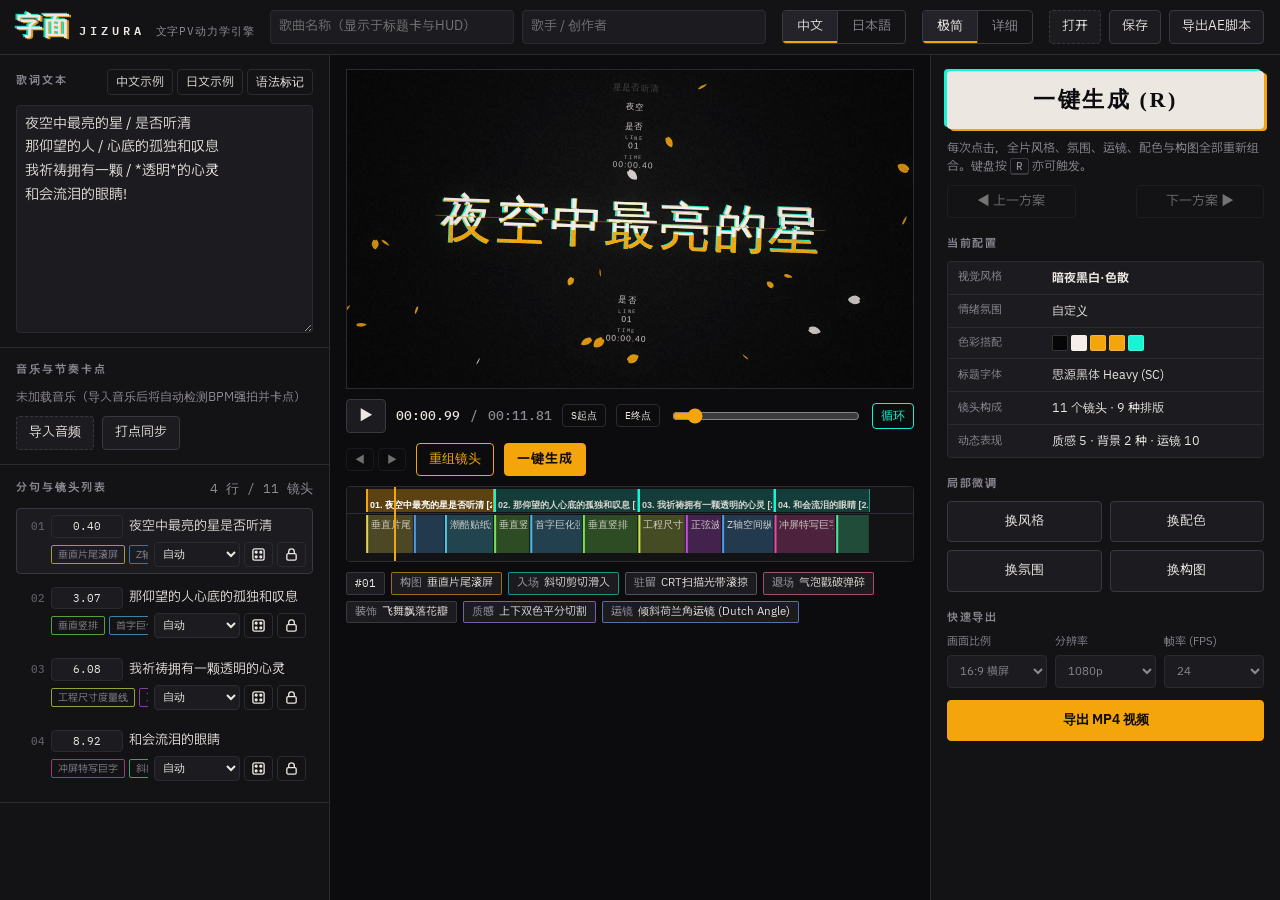
==== index.html @ 0da4e1bd "feat: release v2.0.0 中日双语旗舰版 (基于 852話 原版项目的深度扩展与双语汉化)" ====
<!doctype html>
<html lang="ja">
<head>
<meta charset="utf-8">
<meta name="viewport" content="width=device-width, initial-scale=1, viewport-fit=cover">
<title>JIZURA 字面</title>
<meta name="description" content="歌詞を入れると文字PV（リリックモーション）を自動で組み立てて MP4 に書き出すブラウザアプリ">
<link rel="canonical" href="https://852wa.github.io/JIZURA/">
<meta property="og:type" content="website">
<meta property="og:title" content="JIZURA 字面 — 文字PV自動構成ツール">
<meta property="og:description" content="歌詞を入れると文字PV（リリックモーション）を自動で組み立てて MP4 に書き出すブラウザアプリ">
<meta property="og:url" content="https://852wa.github.io/JIZURA/">
<meta name="twitter:card" content="summary">
<link rel="preconnect" href="https://fonts.googleapis.com">
<link rel="preconnect" href="https://fonts.gstatic.com" crossorigin>
<link rel="stylesheet" href="https://fonts.googleapis.com/css2?family=Dela+Gothic+One&family=Noto+Sans+JP:wght@300;500;700;900&family=Noto+Serif+JP:wght@300;500;700&family=Zen+Kaku+Gothic+New:wght@900&family=Zen+Old+Mincho:wght@900&family=Kaisei+Tokumin:wght@800&family=M+PLUS+Rounded+1c:wght@800&family=Mochiy+Pop+One&family=DotGothic16&family=Yuji+Syuku&family=IBM+Plex+Mono:wght@500;600&family=IBM+Plex+Sans+JP:wght@400;500;700&family=Noto+Sans+SC:wght@300;500;700;900&family=Noto+Serif+SC:wght@300;500;700;900&family=ZCOOL+KuaiLe&family=ZCOOL+XiaoWei&family=ZCOOL+QingKe+HuangYou&family=Ma+Shan+Zheng&family=Long+Cang&display=swap">
<style>
:root {
  color-scheme: dark;
  --ink: #0c0c0e;
  --panel: #131316;
  --raised: #1b1b20;
  --raised2: #232329;
  --line: #2a2a31;
  --line2: #383840;
  --text: #ece7e1;
  --muted: #8e8a94;
  --faint: #5d5a63;
  --amber: #f5a50c;
  --cyan: #16f4d4;
  --rose: #ff6f9c;
  --danger: #ff5a6a;
  --ui: "IBM Plex Sans JP", "Noto Sans JP", "Hiragino Sans", "Yu Gothic UI", "Meiryo", system-ui, sans-serif;
  --mono: "IBM Plex Mono", "SFMono-Regular", Consolas, monospace;
  --brand: "Zen Old Mincho", "Noto Serif JP", "Yu Mincho", serif;
  --r: 4px;
}
html, body { height: 100%; }
[hidden] { display: none !important; }
body { margin: 0; background: var(--ink); color: var(--text); font: 13px/1.5 var(--ui); -webkit-font-smoothing: antialiased; }
* { box-sizing: border-box; }
button, input, select, textarea { font: inherit; color: inherit; }
:focus-visible { outline: 2px solid var(--cyan); outline-offset: 2px; }
@media (prefers-reduced-motion: reduce) { * { transition: none !important; } }

#app { display: flex; flex-direction: column; min-height: 100%; }

/* ---------- top bar ---------- */
.bar { display: flex; align-items: center; gap: 16px; padding-block: 10px; padding-inline: 16px; border-bottom: 1px solid var(--line); background: var(--panel); flex-wrap: wrap; }
.brand { display: flex; align-items: baseline; gap: 10px; min-width: 0; }
.brand .mark { font: 900 26px/1 var(--brand); letter-spacing: 0.02em; color: var(--text); text-shadow: -2px -1px 0 rgba(22,244,212,0.85), 2px 1px 0 rgba(245,165,12,0.9); }
.brand .word { font: 600 12px/1 var(--mono); letter-spacing: 0.34em; color: var(--text); }
.brand .tag { font: 400 11px/1 var(--mono); color: var(--muted); letter-spacing: 0.08em; }
.proj { display: flex; gap: 8px; flex: 1 1 280px; min-width: 0; }
.proj input { flex: 1 1 0; min-width: 0; }
.acts { display: flex; gap: 8px; flex-wrap: wrap; }

/* ---------- controls ---------- */
input[type=text], input[type=number], input:not([type]), select, textarea {
  background: var(--raised); border: 1px solid var(--line); border-radius: var(--r); padding: 6px 8px; min-width: 0;
}
input[type=number] { font-family: var(--mono); }
textarea { width: 100%; resize: vertical; line-height: 1.7; }
select { padding-right: 4px; }
button { background: var(--raised); border: 1px solid var(--line2); border-radius: var(--r); padding: 6px 12px; cursor: pointer; white-space: nowrap; }
button:hover { background: var(--raised2); border-color: #4a4a54; }
button:disabled { opacity: 0.45; cursor: not-allowed; }
button.small { padding: 3px 8px; font-size: 12px; }
button.ghost { background: transparent; border-color: var(--line); }
button.primary { background: var(--amber); color: #120c00; border-color: var(--amber); font-weight: 700; }
button.primary:hover { background: #ffb52a; }
button.accent { border-color: var(--amber); color: var(--amber); background: transparent; }
button.accent:hover { background: rgba(245,165,12,0.1); }
button[aria-pressed=true] { border-color: var(--cyan); color: var(--cyan); }
button.icon { padding: 4px 6px; line-height: 0; }
button.icon svg { width: 15px; height: 15px; }
label.file { position: relative; display: inline-flex; align-items: center; gap: 6px; background: var(--raised); border: 1px dashed var(--line2); border-radius: var(--r); padding: 6px 12px; cursor: pointer; }
label.file:hover { border-color: var(--amber); }
label.file input { position: absolute; inset: 0; opacity: 0; cursor: pointer; width: 100%; }
.muted { color: var(--muted); }
.mono { font-family: var(--mono); }
h2, h3 { margin: 0; font-weight: 600; }
h2 { font-size: 11px; letter-spacing: 0.18em; color: var(--muted); }
h3 { font-size: 11px; letter-spacing: 0.14em; color: var(--muted); margin-top: 18px; margin-bottom: 8px; }

/* ---------- workspace ---------- */
.work { flex: 1; display: grid; grid-template-columns: minmax(270px, 330px) minmax(0, 1fr) minmax(290px, 350px); min-height: 0; }
.col { min-width: 0; min-height: 0; }
.col-left, .col-right { background: var(--panel); overflow: auto; }
.col-left { border-right: 1px solid var(--line); }
.col-right { border-left: 1px solid var(--line); }
.sec { padding: 14px 16px; border-bottom: 1px solid var(--line); display: flex; flex-direction: column; gap: 10px; }
.sec-h { display: flex; align-items: center; justify-content: space-between; gap: 8px; }
#lyrics { min-height: 150px; font-size: 14px; }
.syntax { font-size: 12px; color: var(--muted); background: var(--raised); border: 1px solid var(--line); border-radius: var(--r); padding: 10px 12px; }
.syntax code { font-family: var(--mono); color: var(--amber); }
.syntax ul { margin: 0; padding-left: 16px; display: grid; gap: 3px; }
.row { display: flex; align-items: center; gap: 8px; flex-wrap: wrap; }
.audio-name { font-size: 12px; overflow-wrap: anywhere; }
.fields { display: grid; grid-template-columns: repeat(3, minmax(0, 1fr)); gap: 8px; }
.field { display: flex; flex-direction: column; gap: 4px; font-size: 11px; color: var(--muted); }
.field input, .field select { width: 100%; }
/* tap sync panel */
.tapbox { border: 1px solid var(--amber); border-radius: var(--r); padding: 8px 10px; display: grid; gap: 6px; background: rgba(245,165,12,0.06); }
.tap-head { display: flex; align-items: center; justify-content: space-between; gap: 6px; }
.tap-badge { background: var(--amber); color: #120c00; font: 700 11px/1 var(--mono); padding: 2px 5px; border-radius: 3px; }
.tap-speeds { display: flex; gap: 2px; }
.tap-spd { padding: 1px 5px; font-size: 10px; font-family: var(--mono); }
.tap-spd.active { background: var(--amber); color: #120c00; font-weight: 700; border-color: var(--amber); }
.tap-countin-mini { font-size: 10px; color: var(--muted); display: flex; align-items: center; gap: 3px; cursor: pointer; white-space: nowrap; flex-shrink: 0; }
.tap-body { display: grid; gap: 2px; }
.tap-line-cur { font-size: 13px; font-weight: 700; color: #fff; overflow: hidden; text-overflow: ellipsis; white-space: nowrap; }
.tap-line-next { font-size: 11px; color: var(--muted); overflow: hidden; text-overflow: ellipsis; white-space: nowrap; }
.tap-actions { display: flex; gap: 6px; }
button.tap { flex: 1; font: 700 13px/1 var(--mono); letter-spacing: 0.08em; padding: 8px 10px; background: var(--amber); color: #120c00; border-color: var(--amber); transition: transform 0.05s; }
button.tap:active { transform: scale(0.98); }
button.tap.pulse { animation: tapBeat 0.35s ease-out; }
@keyframes tapBeat { 0% { background: #fff; color: #000; } 100% { background: var(--amber); color: #120c00; } }

/* line list */
#lineList { list-style: none; margin: 0; padding: 0; display: grid; gap: 6px; }
.ln { display: grid; grid-template-columns: 22px 72px minmax(0, 1fr); gap: 4px 6px; align-items: center; padding: 6px; border: 1px solid transparent; border-radius: var(--r); }
.ln:hover { background: var(--raised); }
.ln.cur { border-color: var(--line2); background: var(--raised); }
.ln.cur-tap { border-color: var(--amber); background: rgba(245,165,12,0.12); box-shadow: 0 0 8px rgba(245,165,12,0.25); }
.ln .no { font: 500 11px var(--mono); color: var(--faint); text-align: right; cursor: pointer; }
.ln .no:hover { color: var(--amber); }
.ln .time { width: 100%; padding: 2px 4px; font-size: 11px; text-align: center; }
.ln .txt { overflow: hidden; text-overflow: ellipsis; white-space: nowrap; cursor: pointer; }
.ln .meta { grid-column: 2 / 4; display: flex; justify-content: space-between; align-items: center; gap: 6px; min-width: 0; }
.ln .tools { display: flex; gap: 4px; flex: none; align-items: center; }
.ln .tools select { padding: 2px 4px; font-size: 11px; max-width: 86px; }
.ln .cuts { display: flex; gap: 4px; flex-wrap: nowrap; overflow: hidden; min-width: 0; }
.ln .cuts span { font-size: 10px; padding: 1px 6px; border-radius: 2px; border: 1px solid var(--line2); color: var(--muted); cursor: pointer; white-space: nowrap; flex-shrink: 0; }
.ln .cuts span:hover { color: var(--text); border-color: var(--amber); }

/* ---------- stage ---------- */
.col-stage { display: flex; flex-direction: column; gap: 10px; padding: 14px 16px; min-width: 0; }
.viewport { position: relative; width: 100%; background: #000; border: 1px solid var(--line); display: grid; place-items: center; overflow: hidden; }
.viewport canvas { display: block; width: 100%; height: auto; max-height: 68vh; object-fit: contain; }
.overlay-msg { position: absolute; left: 12px; bottom: 12px; background: rgba(12,12,14,0.85); border: 1px solid var(--line2); padding: 6px 10px; border-radius: var(--r); font-size: 12px; }
.transport { display: flex; align-items: center; gap: 10px; flex-wrap: wrap; }
.transport .tc { font: 500 13px var(--mono); font-variant-numeric: tabular-nums; }
.transport input[type=range] { flex: 1 1 160px; accent-color: var(--amber); }
button.play { width: 40px; height: 34px; padding: 0; font-size: 14px; }
#timeline { width: 100%; height: 76px; display: block; background: var(--panel); border: 1px solid var(--line); border-radius: var(--r); cursor: pointer; touch-action: none; }
.cutinfo { display: flex; gap: 6px; flex-wrap: wrap; align-items: center; min-height: 26px; }
.chip { font-size: 11px; padding: 2px 8px; border-radius: 2px; border: 1px solid var(--line2); color: var(--text); background: var(--raised); }
.chip b { font-weight: 500; color: var(--muted); margin-right: 5px; }
.chip.l { border-color: rgba(245,165,12,0.6); }
.chip.e { border-color: rgba(22,244,212,0.55); }
.chip.x { border-color: rgba(255,111,156,0.6); }
.chip.h { border-color: #55525c; }
.hint { font-size: 12px; color: var(--muted); }

/* ---------- right panel ---------- */
.tabs { display: grid; grid-template-columns: repeat(4, 1fr); border-bottom: 1px solid var(--line); position: sticky; top: 0; background: var(--panel); z-index: 2; }
.tabs button { border: 0; border-radius: 0; background: transparent; padding: 11px 4px; color: var(--muted); border-bottom: 2px solid transparent; }
.tabs button[aria-selected=true] { color: var(--text); border-bottom-color: var(--amber); }
.tabpane { padding: 14px 16px 24px; }
.style-grid { display: grid; grid-template-columns: repeat(3, minmax(0, 1fr)); gap: 8px; }
.stile { display: flex; flex-direction: column; gap: 5px; padding: 0; border: 1px solid var(--line); background: transparent; border-radius: var(--r); overflow: hidden; text-align: left; }
.stile canvas { width: 100%; aspect-ratio: 16 / 9; display: block; }
.stile span { font-size: 11px; padding: 0 7px 6px; white-space: nowrap; overflow: hidden; text-overflow: ellipsis; }
.stile[aria-pressed=true] { border-color: var(--amber); box-shadow: 0 0 0 1px var(--amber); color: var(--text); }
.slider { display: grid; grid-template-columns: 96px minmax(0, 1fr) 36px; gap: 8px; align-items: center; margin-bottom: 8px; }
.slider input { width: 100%; accent-color: var(--amber); }
.slider output { font: 500 11px var(--mono); color: var(--muted); text-align: right; }
.checks { display: grid; grid-template-columns: repeat(2, minmax(0, 1fr)); gap: 3px 10px; }
.checks label { display: flex; align-items: center; gap: 6px; font-size: 12px; padding: 2px 0; }
.checks input { accent-color: var(--amber); }
.group-h { display: flex; justify-content: space-between; align-items: center; margin-top: 16px; margin-bottom: 6px; }
.tgroup { border: 1px solid var(--line); border-radius: var(--r); margin-bottom: 8px; background: var(--raised); }
.tgroup summary { display: flex; justify-content: space-between; align-items: center; padding: 8px 10px; cursor: pointer; list-style: none; font-size: 12px; }
.tgroup summary::-webkit-details-marker { display: none; }
.tgroup summary::before { content: '▸'; color: var(--muted); margin-right: 8px; transition: transform .15s; }
.tgroup[open] summary::before { transform: rotate(90deg); }
.tgroup .tg-name { flex: 1; font-weight: 600; }
.tgroup .tg-cnt { color: var(--muted); font-size: 11px; }
.tgroup .tg-tools { display: flex; gap: 6px; padding: 0 10px 8px; }
.tgroup .checks { padding: 0 10px 10px; }
.chip.t { border-color: rgba(180,140,255,0.6); }
.chip.b { border-color: rgba(120,200,120,0.55); }
.chip.c { border-color: rgba(120,170,255,0.6); }
.group-h:first-child { margin-top: 0; }
.color-row { display: grid; grid-template-columns: repeat(3, minmax(0, 1fr)); gap: 8px; }
.color-row label { display: flex; flex-direction: column; gap: 3px; font-size: 11px; color: var(--muted); }
.color-row input[type=color] { width: 100%; height: 28px; padding: 0; border: 1px solid var(--line); background: transparent; border-radius: var(--r); }
.font-row { display: grid; grid-template-columns: 70px minmax(0, 1fr); gap: 8px; align-items: center; margin-bottom: 6px; font-size: 12px; }
.progress { height: 6px; background: var(--raised2); border-radius: 3px; overflow: hidden; }
.progress i { display: block; height: 100%; width: 0; background: linear-gradient(90deg, var(--cyan), var(--amber)); }
.outbtns { display: grid; gap: 8px; margin-top: 12px; }
.outbtns button { padding: 10px 12px; }
.note { font-size: 12px; color: var(--muted); border-left: 2px solid var(--line2); padding-left: 10px; margin-top: 12px; }
.kbd { font: 500 11px var(--mono); border: 1px solid var(--line2); border-bottom-width: 2px; padding: 0 5px; border-radius: 3px; }

label.check { display: flex; align-items: flex-start; gap: 8px; margin-bottom: 8px; cursor: pointer; }
label.check input { margin: 3px 0 0; flex: none; accent-color: var(--amber); }
label.check small { display: block; font-size: 11px; color: var(--muted); }

/* ---------- modes / おまかせ ---------- */
.modes { display: inline-flex; border: 1px solid var(--line2); border-radius: var(--r); overflow: hidden; }
.modes button { border: 0; border-radius: 0; background: transparent; padding: 6px 14px; color: var(--muted); }
.modes button + button { border-left: 1px solid var(--line2); }
.modes button[aria-pressed=true] { background: var(--raised2); color: var(--text); box-shadow: inset 0 -2px 0 var(--amber); }
#app.is-easy .tabs, #app.is-easy .tabpane, #app.is-easy .pro-only { display: none !important; }
.hist-btns { display: inline-flex; gap: 4px; }
button.icon-txt { font-size: 10px; min-width: 28px; }
.transport #btnOmakase { letter-spacing: 0.08em; }

.easy { padding: 16px 16px 28px; display: grid; gap: 18px; }
.easy h3 { margin: 0 0 8px; }
.easy-hero { display: grid; gap: 10px; }
button.omakase {
  position: relative; padding: 18px 14px; font: 900 22px/1 var(--brand); letter-spacing: 0.12em;
  background: var(--text); color: var(--ink); border: 0; border-radius: var(--r);
  box-shadow: -3px -2px 0 var(--cyan), 3px 2px 0 var(--amber);
  transition: transform .12s ease, box-shadow .12s ease;
}
button.omakase:hover { background: #fff; box-shadow: -5px -3px 0 var(--cyan), 5px 3px 0 var(--amber); }
button.omakase:active { transform: translateY(1px) scale(0.99); box-shadow: -1px -1px 0 var(--cyan), 1px 1px 0 var(--amber); }
button.omakase:disabled { box-shadow: none; }
.easy-hero .hint { margin: 0; }
.hist-row { display: grid; grid-template-columns: 1fr auto 1fr; gap: 8px; align-items: center; }
.hist-row #histPos { font-size: 11px; text-align: center; min-width: 44px; }
.now { display: grid; gap: 1px; background: var(--line); border: 1px solid var(--line); border-radius: var(--r); overflow: hidden; }
.now-row { display: grid; grid-template-columns: 84px minmax(0, 1fr); gap: 10px; align-items: center; padding: 7px 10px; background: var(--raised); font-size: 12px; }
.now-row .k { color: var(--muted); font-size: 11px; }
.now-row .v { display: flex; align-items: center; gap: 8px; min-width: 0; overflow: hidden; text-overflow: ellipsis; white-space: nowrap; }
.now-row b { font-weight: 700; }
.tagl { font: 500 10px var(--mono); color: var(--cyan); border: 1px solid rgba(22,244,212,0.5); padding: 0 5px; border-radius: 2px; }
.easy-grid { display: grid; grid-template-columns: repeat(2, minmax(0, 1fr)); gap: 8px; }
.easy-grid button { padding: 10px 8px; }
.easy .fields { display: grid; grid-template-columns: repeat(3, minmax(0, 1fr)); gap: 8px; }
.easy .exp-box { margin-top: 10px; }
.swatches { display: inline-flex; gap: 3px; vertical-align: middle; }
.swatches i { width: 16px; height: 16px; border-radius: 2px; border: 1px solid rgba(255,255,255,0.18); display: inline-block; }
#paletteSwatch i { width: 22px; height: 22px; }
.toast {
  position: absolute; top: 12px; left: 50%; transform: translate(-50%, -6px); opacity: 0;
  display: flex; align-items: center; gap: 10px; max-width: calc(100% - 24px);
  background: rgba(12,12,14,0.9); border: 1px solid var(--line2); border-left: 2px solid var(--amber);
  padding: 7px 12px; border-radius: var(--r); font-size: 12px; white-space: nowrap; overflow: hidden; text-overflow: ellipsis; pointer-events: none;
  transition: opacity .2s ease, transform .2s ease;
}
.toast.in { opacity: 1; transform: translate(-50%, 0); }
.toast.out { opacity: 0; transform: translate(-50%, -6px); }

/* ---------- responsive ---------- */
@media (max-width: 1180px) {
  .work { grid-template-columns: minmax(0, 1fr) minmax(0, 1fr); }
  .col-stage { grid-column: 1 / -1; order: -1; }
  .col-left { border-right: 1px solid var(--line); }
  .col-right { border-left: 0; }
}
@media (max-width: 760px) {
  .work { grid-template-columns: minmax(0, 1fr); }
  .col-left, .col-right { border: 0; border-top: 1px solid var(--line); }
  .bar { gap: 10px; }
  .brand .tag { display: none; }
  .fields { grid-template-columns: repeat(2, minmax(0, 1fr)); }
  .easy .fields { grid-template-columns: repeat(3, minmax(0, 1fr)); }
  #app.is-easy .col-right { order: 0; border-top: 1px solid var(--line); }
  #app.is-easy .col-left { order: 1; }
  .transport .hist-btns { display: none; }
}

</style>
</head>
<body>
<div id="app">
  <header class="bar">
    <div class="brand"><span class="mark" aria-hidden="true">字面</span><span class="word">JIZURA</span><span class="tag" data-i18n="brand_tag">文字PV动力学引擎</span></div>
    <div class="proj">
      <input id="songTitle" type="text" placeholder="歌曲名称（显示于标题卡与HUD）" data-i18n-ph="song_title_ph" aria-label="曲名">
      <input id="songArtist" type="text" placeholder="歌手 / 创作者" data-i18n-ph="song_artist_ph" aria-label="アーティスト">
    </div>
    <div class="modes lang-switch" role="group" aria-label="语言切换 / 言語切替">
      <button id="langZh" aria-pressed="true" title="切换到中文界面">中文</button>
      <button id="langJa" aria-pressed="false" title="日本語に切り替え">日本語</button>
    </div>
    <div class="modes" role="group" aria-label="显示模式 / 表示モード">
      <button id="modeEasy" aria-pressed="false" data-i18n="mode_easy" data-i18n-title="mode_easy_title" title="以一键生成为主的清爽界面">极简</button>
      <button id="modePro" aria-pressed="true" data-i18n="mode_pro" data-i18n-title="mode_pro_title" title="展开全部详细调节参数">详细</button>
    </div>
    <div class="acts">
      <label class="file" data-i18n-title="btn_open_title" title="读取已保存的工程文件(.json)"><span data-i18n="btn_open">打开</span><input id="fileProject" type="file" accept=".json,application/json"></label>
      <button id="btnSave" data-i18n="btn_save" data-i18n-title="btn_save_title" title="将当前工程保存为 .json">保存</button>
      <button id="btnAE" data-i18n="btn_ae" data-i18n-title="btn_ae_title" title="导出供 After Effects 面板还原工程的结构数据">导出AE工程</button>
    </div>
  </header>

  <main class="work">
    <!-- ================= left: lyrics & timing ================= -->
    <section class="col col-left" aria-label="歌词与节奏 / 歌詞とタイミング">
      <div class="sec">
        <div class="sec-h">
          <h2 data-i18n="sec_lyrics">歌词文本</h2>
          <div class="row" style="gap:4px">
            <button id="btnSampleZh" class="ghost small" title="填入中文示例歌词" data-i18n="btn_sample_zh">中文示例</button>
            <button id="btnSampleJa" class="ghost small" title="日本語サンプル歌詞を挿入" data-i18n="btn_sample_ja">日文示例</button>
            <button id="btnSyntax" class="ghost small" aria-expanded="false" data-i18n="btn_syntax">语法标记</button>
          </div>
        </div>
        <textarea id="lyrics" rows="9" spellcheck="false" data-i18n-ph="lyrics_ph" placeholder="歌词（一行为一个分句/镜头）" aria-label="歌词"></textarea>
        <div id="syntax" class="syntax" hidden>
          <ul>
            <li data-i18n="syntax_1">一行为一个分句。空行会自动保留短暂间隔</li>
            <li data-i18n="syntax_2"><code>夜空中最亮的星/是否听清</code> … <code>/</code> 明确划分镜头切片</li>
            <li data-i18n="syntax_3"><code>*重点词*</code> … 强调（更大、更强视觉冲击力）</li>
            <li data-i18n="syntax_4">行末加 <code>!</code> … 触发白闪与震颤冲屏</li>
            <li data-i18n="syntax_5"><code>歌词|注解小字</code> … 注解布局的小字文本</li>
            <li data-i18n="syntax_6"><code>[01:23.45]歌词</code> … 兼容标准 LRC 时间戳</li>
            <li data-i18n="syntax_7"><code>#</code> 开头的行 … 注释（忽略不显示）</li>
          </ul>
        </div>
      </div>

      <div class="sec">
        <div class="sec-h"><h2 data-i18n="sec_audio">音乐与节奏卡点</h2></div>
        <div id="audioName" class="muted audio-name" data-i18n="audio_empty">未加载音乐（导入音乐后将自动检测BPM强拍并卡点）</div>
        <div class="row">
          <label class="file" data-i18n-title="btn_load_audio_title" title="支持 mp3 / wav / m4a / ogg / flac 等格式"><span data-i18n="btn_load_audio">导入音频</span><input id="audioFile" type="file" accept="audio/*,.mp3,.wav,.m4a,.aac,.ogg,.flac"></label>
          <button id="btnTap" data-i18n="btn_tap" data-i18n-title="btn_tap_title" title="播放音乐并随节拍按空格记录各行起点">打点同步</button>
        </div>
        <div class="fields pro-only">
          <label class="field"><span data-i18n="bpm_label">BPM</span><input id="bpm" type="number" min="0" max="300" step="0.1" placeholder="自动" data-i18n-ph="bpm_ph"></label>
          <label class="field"><span data-i18n="offset_label">起始延时(秒)</span><input id="offset" type="number" min="0" step="0.05"></label>
          <label class="field"><span data-i18n="line_scale_label">单句时长倍率</span><input id="lineScale" type="number" min="0.4" max="3" step="0.05"></label>
        </div>
        <div class="row pro-only">
          <label class="row" style="gap:6px"><input id="snap" type="checkbox"> <span data-i18n="snap_label">吸附到节拍</span></label>
          <button id="btnResetTimes" class="ghost small" data-i18n="btn_reset_times">清除手动时间</button>
        </div>
        <div id="tapPanel" class="tapbox" hidden>
          <div class="tap-head">
            <span class="tap-badge mono" id="tapLineNum">01</span>
            <div class="tap-speeds">
              <button class="ghost small tap-spd active" data-spd="1.0">1.0x</button>
              <button class="ghost small tap-spd" data-spd="0.75">0.75x</button>
              <button class="ghost small tap-spd" data-spd="0.5">0.5x</button>
            </div>
            <label class="tap-countin-mini" title="开始打点时先播放3秒预备节拍"><input id="tapCountIn" type="checkbox" checked> <span data-i18n="tap_countin">预备拍</span></label>
            <button id="tapStop" class="ghost small icon-btn" title="退出打点 (Esc)">✕</button>
          </div>
          <div class="tap-body">
            <div id="tapLine" class="tap-line-cur">—</div>
            <div id="tapNextLine" class="tap-line-next muted">—</div>
          </div>
          <div class="tap-actions">
            <button id="tapBtn" class="tap">TAP 敲击打点 (空格)</button>
            <button id="tapUndo" class="ghost small" title="撤回上一句并倒带音乐 (Backspace)" data-i18n="tap_undo" data-i18n-title="tap_undo_title">↶ 撤回</button>
          </div>
        </div>
      </div>

      <div class="sec">
        <div class="sec-h"><h2 data-i18n="sec_lines">分句与镜头列表</h2><span id="linesInfo" class="muted mono"></span></div>
        <ol id="lineList"></ol>
      </div>
    </section>

    <!-- ================= center: stage ================= -->
    <section class="col col-stage" aria-label="预览 / プレビュー">
      <div class="viewport" id="viewport"><canvas id="view" width="1280" height="720"></canvas><div id="viewMsg" class="overlay-msg" hidden></div><div id="toast" class="toast" role="status" aria-live="polite" hidden></div></div>
      <div class="transport">
        <button id="btnPlay" class="play" aria-label="播放">▶</button>
        <span id="timeNow" class="tc">00:00.00</span><span class="tc muted">/</span><span id="timeDur" class="tc muted">00:00.00</span>
        <button id="btnStampS" class="ghost small icon-txt mono" title="将当前播放头设为当前句起点 (快捷键 S)">S起点</button>
        <button id="btnStampE" class="ghost small icon-txt mono" title="将当前播放头设为当前句终点 (快捷键 E)">E终点</button>
        <input id="scrub" type="range" min="0" max="10000" value="0" aria-label="播放进度">
        <button id="btnLoop" class="ghost small" aria-pressed="true" data-i18n="btn_loop">循环</button>
        <span class="hist-btns">
          <button id="btnPrev" class="ghost small icon-txt" title="上一方案" data-i18n-title="btn_prev_tip" aria-label="上一方案">◀</button>
          <button id="btnNext" class="ghost small icon-txt" title="下一方案" data-i18n-title="btn_next_tip" aria-label="下一方案">▶</button>
        </span>
        <button id="btnShuffle" class="accent" title="保持当前风格，重新打乱排版与动画组合（锁定的行保持不变）" data-i18n-title="btn_shuffle_title" data-i18n="btn_shuffle">重组镜头</button>
        <button id="btnOmakase" class="primary" title="全量随机：视觉风格、氛围、运镜与配色（快捷键 R）" data-i18n-title="btn_omakase_title" data-i18n="btn_omakase">一键生成</button>
      </div>
      <canvas id="timeline" aria-label="时间轴（点击跳转）"></canvas>
      <div class="cutinfo" id="cutInfo"></div>
    </section>

    <!-- ================= right: look & output ================= -->
    <section class="col col-right" aria-label="视觉与导出 / スタイルと書き出し">
      <div id="easyPanel" class="easy" hidden>
        <div class="easy-hero">
          <button id="btnOmakaseBig" class="omakase" data-i18n="omakase_big">一键生成 (R)</button>
          <p class="hint" data-i18n="omakase_desc">每次点击，全片风格、氛围、运镜、配色与构图全部重新组合。键盘按 <span class="kbd">R</span> 亦可触发。</p>
          <div class="hist-row">
            <button id="btnPrev2" class="ghost" data-i18n="btn_prev2">◀ 上一方案</button>
            <span id="histPos" class="muted mono"></span>
            <button id="btnNext2" class="ghost" data-i18n="btn_next2">下一方案 ▶</button>
          </div>
        </div>
        <div class="easy-sec">
          <h3 data-i18n="easy_now_title">当前配置</h3>
          <div id="easyNow" class="now"></div>
        </div>
        <div class="easy-sec">
          <h3 data-i18n="easy_tweak_title">局部微调</h3>
          <div class="easy-grid">
            <button id="eStyle" data-i18n="btn_e_style" data-i18n-title="btn_e_style_title" title="仅更换全局视觉风格">换风格</button>
            <button id="ePalette" data-i18n="btn_e_palette" data-i18n-title="btn_e_palette_title" title="仅随机重掷点缀色与色散色彩">换配色</button>
            <button id="eMood" data-i18n="btn_e_mood" data-i18n-title="btn_e_mood_title" title="仅更换运动力度、故障率与表现手法">换氛围</button>
            <button id="eCut" data-i18n="btn_e_cut" data-i18n-title="btn_e_cut_title" title="仅重新编排排版与出入场组合">换构图</button>
          </div>
        </div>
        <div class="easy-sec">
          <h3 data-i18n="easy_export_title">快速导出</h3>
          <div class="fields">
            <label class="field"><span data-i18n="aspect_label">画面比例</span><select id="eAspect"><option value="16:9">16:9 横屏</option><option value="9:16">9:16 竖屏</option><option value="4:3">4:3</option><option value="3:4">3:4 竖</option><option value="1:1">1:1 正方</option><option value="4:5">4:5 竖</option><option value="21:9">21:9 宽幅</option></select></label>
            <label class="field"><span data-i18n="res_label">分辨率</span><select id="eRes"><option value="720">720p</option><option value="1080">1080p</option><option value="1440">1440p</option><option value="2160">4K</option></select></label>
            <label class="field"><span data-i18n="fps_label">帧率 (FPS)</span><select id="eFps"><option>24</option><option>30</option><option>60</option></select></label>
          </div>
          <div class="outbtns"><button id="eMP4" class="primary" data-i18n="btn_mp4">导出 MP4 视频</button></div>
          <div class="exp-box" hidden>
            <div class="progress"><i class="exp-bar"></i></div>
            <div class="row" style="justify-content:space-between;margin-top:6px"><span class="exp-text muted mono">—</span><button class="exp-cancel ghost small" data-i18n="btn_cancel_export">取消</button></div>
          </div>
        </div>
      </div>
      <nav class="tabs" role="tablist">
        <button role="tab" data-tab="style" aria-selected="true" data-i18n="tab_style">视觉风格</button>
        <button role="tab" data-tab="fx" aria-selected="false" data-i18n="tab_fx">动效调优</button>
        <button role="tab" data-tab="tech" aria-selected="false" data-i18n="tab_tech">表现手法</button>
        <button role="tab" data-tab="out" aria-selected="false" data-i18n="tab_out">渲染导出</button>
      </nav>

      <div class="tabpane" data-pane="style">
        <div id="styleGrid" class="style-grid"></div>
        <h3 data-i18n="font_roles_title">核心字体指定</h3>
        <div id="fontRoles"></div>
        <div class="row" style="margin-top:8px">
          <input id="localFont" type="text" placeholder="本地电脑字体名（如：思源黑体、微软雅黑、站酷快乐体）" data-i18n-ph="local_font_ph" style="flex:1">
          <button id="btnAddFont" data-i18n="btn_add_font">添加字体</button>
        </div>
        <div class="row" style="margin-top:8px"><label class="file"><span data-i18n="btn_load_font_file">上传字体文件 (.ttf / .otf / .woff2)</span><input id="fontFile" type="file" accept=".ttf,.otf,.woff,.woff2"></label></div>
        <h3 data-i18n="accent_override_title">自定义点缀色与色散通道</h3>
        <label class="check"><input id="accentOn" type="checkbox"><span data-i18n="accent_override">自定义色彩覆盖</span><small data-i18n="accent_override_sub">应用于全片分镜，自动根据背景明度矫正高可读性</small></label>
        <div class="color-row" id="colorRowAccent"></div>
        <div class="row" style="margin-top:10px">
          <button id="btnRandPalette" class="accent" data-i18n="btn_rand_palette">随机互补配色</button>
          <div id="paletteSwatch" class="swatches" aria-hidden="true"></div>
        </div>
        <h3 data-i18n="base_color_override_title">自定义背景底色与文字主色</h3>
        <label class="check"><input id="colorOn" type="checkbox"><span data-i18n="base_color_override">自定义主背景与文字色</span></label>
        <div class="color-row" id="colorRow"></div>
      </div>

      <div class="tabpane" data-pane="fx" hidden>
        <div id="fxSliders"></div>
        <div class="row" style="margin-top:6px">
          <label class="row" style="gap:6px"><input id="fxFlash" type="checkbox"> <span data-i18n="fx_flash_label">冲击白闪</span></label>
          <label class="row" style="gap:6px"><span data-i18n="fx_koma_label">手绘抽帧</span> <select id="fxKoma" title="渲染抽帧率（手绘一拍二/一拍三节奏感）"><option value="0">全帧率流畅 (跟随输出FPS)</option><option value="12">一拍二 (12格/秒・日漫定格感)</option><option value="8">一拍三 (8格/秒・强定格感)</option></select></label>
        </div>
        <div class="fields" style="margin-top:12px">
          <label class="field"><span data-i18n="hud_label">HUD视窗</span><select id="fxHud"><option value="auto">由风格决定</option><option value="on">始终开启</option><option value="off">关闭隐藏</option></select></label>
          <label class="field"><span data-i18n="seed_label">随机种子</span><input id="seed" type="number" step="1"></label>
          <label class="field">&nbsp;<button id="btnSeed" class="ghost" data-i18n="btn_new_seed">新种子</button></label>
        </div>
        <p class="note" data-i18n="seed_note">相同种子将保证镜头构图 100% 确定性重现。行级别的重新生成与锁定可在左侧列表配置。</p>
      </div>

      <div class="tabpane" data-pane="tech" hidden>
        <div class="row" style="margin-bottom:10px"><input id="techFilter" type="text" placeholder="按名称搜索过滤表现手法" data-i18n-ph="tech_filter_ph" style="flex:1" aria-label="按名称搜索过滤表现手法"><span id="techTotal" class="muted mono"></span></div>
        <div id="techLists"></div>
      </div>

      <div class="tabpane" data-pane="out" hidden>
        <div class="fields">
          <label class="field"><span data-i18n="aspect_label">画面比例</span><select id="outAspect"><option value="16:9">16:9 横屏</option><option value="9:16">9:16 竖屏</option><option value="4:3">4:3</option><option value="3:4">3:4 竖</option><option value="1:1">1:1 正方</option><option value="4:5">4:5 竖</option><option value="21:9">21:9 宽幅</option></select></label>
          <label class="field"><span data-i18n="res_label">分辨率</span><select id="outRes"><option value="720">720p</option><option value="1080">1080p</option><option value="1440">1440p</option><option value="2160">4K</option></select></label>
          <label class="field"><span data-i18n="fps_label">帧率 (FPS)</span><select id="outFps"><option>24</option><option>30</option><option>60</option></select></label>
          <label class="field"><span data-i18n="quality_label">画质码率</span><select id="outQuality"><option value="standard">标准</option><option value="high">高品质 (推荐)</option><option value="max">超高纯净</option></select></label>
        </div>
        <label class="row" style="gap:6px;margin-top:10px"><input id="outAudio" type="checkbox" checked> <span data-i18n="out_audio_label">将音乐音轨封装进视频</span></label>
        <div class="outbtns">
          <button id="btnMP4" class="primary" data-i18n="btn_mp4">导出 MP4 视频</button>
          <button id="btnPNG" data-i18n="btn_png_zip">导出 PNG 序列帧 (ZIP)</button>
          <button id="btnPNGA" data-i18n="btn_pnga_zip">导出透明通道 PNG 序列帧 (ZIP・用于覆层合成)</button>
        </div>
        <div class="exp-box" hidden style="margin-top:12px">
          <div class="progress"><i class="exp-bar"></i></div>
          <div class="row" style="justify-content:space-between;margin-top:6px"><span class="exp-text muted mono">—</span><button class="exp-cancel ghost small" data-i18n="btn_cancel_export">取消</button></div>
        </div>
        <p class="note" id="codecNote" data-i18n="codec_note">基于浏览器内置 WebCodecs 显卡硬件加速直接导出，速度极快（推荐使用 Chrome 或 Edge）。</p>
      </div>
    </section>
  </main>
</div>

<script>
/*! mp4-muxer v5.2.2 | MIT License | (c) 2023 Vanilagy | see THIRD_PARTY_NOTICES.md */
"use strict";var Mp4Muxer=(()=>{var we=Object.defineProperty,at=Object.getOwnPropertyDescriptor,nt=Object.getOwnPropertyNames,ot=Object.prototype.hasOwnProperty,ht=(e,t)=>{for(var s in t)we(e,s,{get:t[s],enumerable:!0})},lt=(e,t,s,r)=>{if(t&&typeof t=="object"||typeof t=="function")for(let a of nt(t))!ot.call(e,a)&&a!==s&&we(e,a,{get:()=>t[a],enumerable:!(r=at(t,a))||r.enumerable});return e},ft=e=>lt(we({},"__esModule",{value:!0}),e),ve=(e,t,s)=>{if(!t.has(e))throw TypeError("Cannot "+s)},i=(e,t,s)=>(ve(e,t,"read from private field"),s?s.call(e):t.get(e)),d=(e,t,s)=>{if(t.has(e))throw TypeError("Cannot add the same private member more than once");t instanceof WeakSet?t.add(e):t.set(e,s)},C=(e,t,s,r)=>(ve(e,t,"write to private field"),r?r.call(e,s):t.set(e,s),s),ut=(e,t,s,r)=>({set _(a){C(e,t,a,s)},get _(){return i(e,t,r)}}),m=(e,t,s)=>(ve(e,t,"access private method"),s),Re={};ht(Re,{ArrayBufferTarget:()=>qe,FileSystemWritableFileStreamTarget:()=>Xe,Muxer:()=>vi,StreamTarget:()=>Te});var p=new Uint8Array(8),z=new DataView(p.buffer),y=e=>[(e%256+256)%256],c=e=>(z.setUint16(0,e,!1),[p[0],p[1]]),dt=e=>(z.setInt16(0,e,!1),[p[0],p[1]]),Pe=e=>(z.setUint32(0,e,!1),[p[1],p[2],p[3]]),n=e=>(z.setUint32(0,e,!1),[p[0],p[1],p[2],p[3]]),mt=e=>(z.setInt32(0,e,!1),[p[0],p[1],p[2],p[3]]),x=e=>(z.setUint32(0,Math.floor(e/2**32),!1),z.setUint32(4,e,!1),[p[0],p[1],p[2],p[3],p[4],p[5],p[6],p[7]]),ge=e=>(z.setInt16(0,2**8*e,!1),[p[0],p[1]]),A=e=>(z.setInt32(0,2**16*e,!1),[p[0],p[1],p[2],p[3]]),ye=e=>(z.setInt32(0,2**30*e,!1),[p[0],p[1],p[2],p[3]]),E=(e,t=!1)=>{let s=Array(e.length).fill(null).map((r,a)=>e.charCodeAt(a));return t&&s.push(0),s},se=e=>e&&e[e.length-1],Ce=e=>{let t;for(let s of e)(!t||s.presentationTimestamp>t.presentationTimestamp)&&(t=s);return t},O=(e,t,s=!0)=>{let r=e*t;return s?Math.round(r):r},Le=e=>{let t=e*(Math.PI/180),s=Math.cos(t),r=Math.sin(t);return[s,r,0,-r,s,0,0,0,1]},Ve=Le(0),je=e=>[A(e[0]),A(e[1]),ye(e[2]),A(e[3]),A(e[4]),ye(e[5]),A(e[6]),A(e[7]),ye(e[8])],X=e=>!e||typeof e!="object"?e:Array.isArray(e)?e.map(X):Object.fromEntries(Object.entries(e).map(([t,s])=>[t,X(s)])),V=e=>e>=0&&e<2**32,v=(e,t,s)=>({type:e,contents:t&&new Uint8Array(t.flat(10)),children:s}),w=(e,t,s,r,a)=>v(e,[y(t),Pe(s),r??[]],a),pt=e=>{let t=512;return e.fragmented?v("ftyp",[E("iso5"),n(t),E("iso5"),E("iso6"),E("mp41")]):v("ftyp",[E("isom"),n(t),E("isom"),e.holdsAvc?E("avc1"):[],E("mp41")])},Se=e=>({type:"mdat",largeSize:e}),ct=e=>({type:"free",size:e}),re=(e,t,s=!1)=>v("moov",null,[wt(t,e),...e.map(r=>vt(r,t)),s?Gt(e):null]),wt=(e,t)=>{let s=O(Math.max(0,...t.filter(l=>l.samples.length>0).map(l=>{const u=Ce(l.samples);return u.presentationTimestamp+u.duration})),Ae),r=Math.max(...t.map(l=>l.id))+1,a=!V(e)||!V(s),o=a?x:n;return w("mvhd",+a,0,[o(e),o(e),n(Ae),o(s),A(1),ge(1),Array(10).fill(0),je(Ve),Array(24).fill(0),n(r)])},vt=(e,t)=>v("trak",null,[gt(e,t),yt(e,t)]),gt=(e,t)=>{let s=Ce(e.samples),r=O(s?s.presentationTimestamp+s.duration:0,Ae),a=!V(t)||!V(r),o=a?x:n,l;return e.info.type==="video"?l=typeof e.info.rotation=="number"?Le(e.info.rotation):e.info.rotation:l=Ve,w("tkhd",+a,3,[o(t),o(t),n(e.id),n(0),o(r),Array(8).fill(0),c(0),c(0),ge(e.info.type==="audio"?1:0),c(0),je(l),A(e.info.type==="video"?e.info.width:0),A(e.info.type==="video"?e.info.height:0)])},yt=(e,t)=>v("mdia",null,[Ct(e,t),St(e.info.type==="video"?"vide":"soun"),Tt(e)]),Ct=(e,t)=>{let s=Ce(e.samples),r=O(s?s.presentationTimestamp+s.duration:0,e.timescale),a=!V(t)||!V(r),o=a?x:n;return w("mdhd",+a,0,[o(t),o(t),n(e.timescale),o(r),c(21956),c(0)])},St=e=>w("hdlr",0,0,[E("mhlr"),E(e),n(0),n(0),n(0),E("mp4-muxer-hdlr",!0)]),Tt=e=>v("minf",null,[e.info.type==="video"?bt():_t(),kt(),At(e)]),bt=()=>w("vmhd",0,1,[c(0),c(0),c(0),c(0)]),_t=()=>w("smhd",0,0,[c(0),c(0)]),kt=()=>v("dinf",null,[Et()]),Et=()=>w("dref",0,0,[n(1)],[zt()]),zt=()=>w("url ",0,1),At=e=>{const t=e.compositionTimeOffsetTable.length>1||e.compositionTimeOffsetTable.some(s=>s.sampleCompositionTimeOffset!==0);return v("stbl",null,[Ot(e),Vt(e),jt(e),$t(e),Ht(e),qt(e),t?Xt(e):null])},Ot=e=>w("stsd",0,0,[n(1)],[e.info.type==="video"?Mt(ri[e.info.codec],e):Rt(ni[e.info.codec],e)]),Mt=(e,t)=>v(e,[Array(6).fill(0),c(1),c(0),c(0),Array(12).fill(0),c(t.info.width),c(t.info.height),n(4718592),n(4718592),n(0),c(1),Array(32).fill(0),c(24),dt(65535)],[ai[t.info.codec](t),t.info.decoderConfig.colorSpace?Ut(t):null]),Bt={bt709:1,bt470bg:5,smpte170m:6},It={bt709:1,smpte170m:6,"iec61966-2-1":13},Dt={rgb:0,bt709:1,bt470bg:5,smpte170m:6},Ut=e=>v("colr",[E("nclx"),c(Bt[e.info.decoderConfig.colorSpace.primaries]),c(It[e.info.decoderConfig.colorSpace.transfer]),c(Dt[e.info.decoderConfig.colorSpace.matrix]),y((e.info.decoderConfig.colorSpace.fullRange?1:0)<<7)]),xt=e=>e.info.decoderConfig&&v("avcC",[...new Uint8Array(e.info.decoderConfig.description)]),Wt=e=>e.info.decoderConfig&&v("hvcC",[...new Uint8Array(e.info.decoderConfig.description)]),Ft=e=>{if(!e.info.decoderConfig)return null;let t=e.info.decoderConfig;if(!t.colorSpace)throw new Error("'colorSpace' is required in the decoder config for VP9.");let s=t.codec.split("."),r=Number(s[1]),a=Number(s[2]),u=(Number(s[3])<<4)+(0<<1)+Number(t.colorSpace.fullRange);return w("vpcC",1,0,[y(r),y(a),y(u),y(2),y(2),y(2),c(0)])},Nt=()=>{let s=(1<<7)+1;return v("av1C",[s,0,0,0])},Rt=(e,t)=>v(e,[Array(6).fill(0),c(1),c(0),c(0),n(0),c(t.info.numberOfChannels),c(16),c(0),c(0),A(t.info.sampleRate)],[oi[t.info.codec](t)]),Pt=e=>{let t=new Uint8Array(e.info.decoderConfig.description);return w("esds",0,0,[n(58753152),y(32+t.byteLength),c(1),y(0),n(75530368),y(18+t.byteLength),y(64),y(21),Pe(0),n(130071),n(130071),n(92307584),y(t.byteLength),...t,n(109084800),y(1),y(2)])},Lt=e=>{let t=3840,s=0;const r=e.info.decoderConfig?.description;if(r){if(r.byteLength<18)throw new TypeError("Invalid decoder description provided for Opus; must be at least 18 bytes long.");const a=ArrayBuffer.isView(r)?new DataView(r.buffer,r.byteOffset,r.byteLength):new DataView(r);t=a.getUint16(10,!0),s=a.getInt16(14,!0)}return v("dOps",[y(0),y(e.info.numberOfChannels),c(t),n(e.info.sampleRate),ge(s),y(0)])},Vt=e=>w("stts",0,0,[n(e.timeToSampleTable.length),e.timeToSampleTable.map(t=>[n(t.sampleCount),n(t.sampleDelta)])]),jt=e=>{if(e.samples.every(s=>s.type==="key"))return null;let t=[...e.samples.entries()].filter(([,s])=>s.type==="key");return w("stss",0,0,[n(t.length),t.map(([s])=>n(s+1))])},$t=e=>w("stsc",0,0,[n(e.compactlyCodedChunkTable.length),e.compactlyCodedChunkTable.map(t=>[n(t.firstChunk),n(t.samplesPerChunk),n(1)])]),Ht=e=>w("stsz",0,0,[n(0),n(e.samples.length),e.samples.map(t=>n(t.size))]),qt=e=>e.finalizedChunks.length>0&&se(e.finalizedChunks).offset>=2**32?w("co64",0,0,[n(e.finalizedChunks.length),e.finalizedChunks.map(t=>x(t.offset))]):w("stco",0,0,[n(e.finalizedChunks.length),e.finalizedChunks.map(t=>n(t.offset))]),Xt=e=>w("ctts",0,0,[n(e.compositionTimeOffsetTable.length),e.compositionTimeOffsetTable.map(t=>[n(t.sampleCount),n(t.sampleCompositionTimeOffset)])]),Gt=e=>v("mvex",null,e.map(Zt)),Zt=e=>w("trex",0,0,[n(e.id),n(1),n(0),n(0),n(0)]),$e=(e,t)=>v("moof",null,[Kt(e),...t.map(Qt)]),Kt=e=>w("mfhd",0,0,[n(e)]),He=e=>{let t=0,s=0,r=0,a=0,o=e.type==="delta";return s|=+o,o?t|=1:t|=2,t<<24|s<<16|r<<8|a},Qt=e=>v("traf",null,[Jt(e),Yt(e),ei(e)]),Jt=e=>{let t=0;t|=8,t|=16,t|=32,t|=131072;let s=e.currentChunk.samples[1]??e.currentChunk.samples[0],r={duration:s.timescaleUnitsToNextSample,size:s.size,flags:He(s)};return w("tfhd",0,t,[n(e.id),n(r.duration),n(r.size),n(r.flags)])},Yt=e=>w("tfdt",1,0,[x(O(e.currentChunk.startTimestamp,e.timescale))]),ei=e=>{let t=e.currentChunk.samples.map(D=>D.timescaleUnitsToNextSample),s=e.currentChunk.samples.map(D=>D.size),r=e.currentChunk.samples.map(He),a=e.currentChunk.samples.map(D=>O(D.presentationTimestamp-D.decodeTimestamp,e.timescale)),o=new Set(t),l=new Set(s),u=new Set(r),g=new Set(a),b=u.size===2&&r[0]!==r[1],U=o.size>1,ie=l.size>1,st=!b&&u.size>1,rt=g.size>1||[...g].some(D=>D!==0),L=0;return L|=1,L|=4*+b,L|=256*+U,L|=512*+ie,L|=1024*+st,L|=2048*+rt,w("trun",1,L,[n(e.currentChunk.samples.length),n(e.currentChunk.offset-e.currentChunk.moofOffset||0),b?n(r[0]):[],e.currentChunk.samples.map((D,ce)=>[U?n(t[ce]):[],ie?n(s[ce]):[],st?n(r[ce]):[],rt?mt(a[ce]):[]])])},ti=e=>v("mfra",null,[...e.map(ii),si()]),ii=(e,t)=>w("tfra",1,0,[n(e.id),n(63),n(e.finalizedChunks.length),e.finalizedChunks.map(r=>[x(O(r.startTimestamp,e.timescale)),x(r.moofOffset),n(t+1),n(1),n(1)])]),si=()=>w("mfro",0,0,[n(0)]),ri={avc:"avc1",hevc:"hvc1",vp9:"vp09",av1:"av01"},ai={avc:xt,hevc:Wt,vp9:Ft,av1:Nt},ni={aac:"mp4a",opus:"Opus"},oi={aac:Pt,opus:Lt},hi=Symbol("isTarget"),ae=class{},qe=class extends ae{constructor(){super(...arguments),this.buffer=null}},Te=class extends ae{constructor(e){if(super(),this.options=e,typeof e!="object")throw new TypeError("StreamTarget requires an options object to be passed to its constructor.");if(e.onData){if(typeof e.onData!="function")throw new TypeError("options.onData, when provided, must be a function.");if(e.onData.length<2)throw new TypeError("options.onData, when provided, must be a function that takes in at least two arguments (data and position). Ignoring the position argument, which specifies the byte offset at which the data is to be written, can lead to broken outputs.")}if(e.chunked!==void 0&&typeof e.chunked!="boolean")throw new TypeError("options.chunked, when provided, must be a boolean.");if(e.chunkSize!==void 0&&(!Number.isInteger(e.chunkSize)||e.chunkSize<1024))throw new TypeError("options.chunkSize, when provided, must be an integer and not smaller than 1024.")}},Xe=class extends ae{constructor(e,t){if(super(),this.stream=e,this.options=t,!(e instanceof FileSystemWritableFileStream))throw new TypeError("FileSystemWritableFileStreamTarget requires a FileSystemWritableFileStream instance.");if(t!==void 0&&typeof t!="object")throw new TypeError("FileSystemWritableFileStreamTarget's options, when provided, must be an object.");if(t&&t.chunkSize!==void 0&&(!Number.isInteger(t.chunkSize)||t.chunkSize<=0))throw new TypeError("options.chunkSize, when provided, must be a positive integer")}},W,j,Ge=class{constructor(){this.pos=0,d(this,W,new Uint8Array(8)),d(this,j,new DataView(i(this,W).buffer)),this.offsets=new WeakMap}seek(e){this.pos=e}writeU32(e){i(this,j).setUint32(0,e,!1),this.write(i(this,W).subarray(0,4))}writeU64(e){i(this,j).setUint32(0,Math.floor(e/2**32),!1),i(this,j).setUint32(4,e,!1),this.write(i(this,W).subarray(0,8))}writeAscii(e){for(let t=0;t<e.length;t++)i(this,j).setUint8(t%8,e.charCodeAt(t)),t%8===7&&this.write(i(this,W));e.length%8!==0&&this.write(i(this,W).subarray(0,e.length%8))}writeBox(e){if(this.offsets.set(e,this.pos),e.contents&&!e.children)this.writeBoxHeader(e,e.size??e.contents.byteLength+8),this.write(e.contents);else{let t=this.pos;if(this.writeBoxHeader(e,0),e.contents&&this.write(e.contents),e.children)for(let a of e.children)a&&this.writeBox(a);let s=this.pos,r=e.size??s-t;this.seek(t),this.writeBoxHeader(e,r),this.seek(s)}}writeBoxHeader(e,t){this.writeU32(e.largeSize?1:t),this.writeAscii(e.type),e.largeSize&&this.writeU64(t)}measureBoxHeader(e){return 8+(e.largeSize?8:0)}patchBox(e){let t=this.pos;this.seek(this.offsets.get(e)),this.writeBox(e),this.seek(t)}measureBox(e){if(e.contents&&!e.children)return this.measureBoxHeader(e)+e.contents.byteLength;{let t=this.measureBoxHeader(e);if(e.contents&&(t+=e.contents.byteLength),e.children)for(let s of e.children)s&&(t+=this.measureBox(s));return t}}};W=new WeakMap,j=new WeakMap;var ne,F,G,Z,oe,be,li=class extends Ge{constructor(e){super(),d(this,oe),d(this,ne,void 0),d(this,F,new ArrayBuffer(2**16)),d(this,G,new Uint8Array(i(this,F))),d(this,Z,0),C(this,ne,e)}write(e){m(this,oe,be).call(this,this.pos+e.byteLength),i(this,G).set(e,this.pos),this.pos+=e.byteLength,C(this,Z,Math.max(i(this,Z),this.pos))}finalize(){m(this,oe,be).call(this,this.pos),i(this,ne).buffer=i(this,F).slice(0,Math.max(i(this,Z),this.pos))}};ne=new WeakMap,F=new WeakMap,G=new WeakMap,Z=new WeakMap,oe=new WeakSet,be=function(e){let t=i(this,F).byteLength;for(;t<e;)t*=2;if(t===i(this,F).byteLength)return;let s=new ArrayBuffer(t),r=new Uint8Array(s);r.set(i(this,G),0),C(this,F,s),C(this,G,r)};var fi=2**24,ui=2,K,N,Q,B,_,he,_e,ke,Ze,Ee,Ke,J,le,ze=class extends Ge{constructor(e){super(),d(this,he),d(this,ke),d(this,Ee),d(this,J),d(this,K,void 0),d(this,N,[]),d(this,Q,void 0),d(this,B,void 0),d(this,_,[]),C(this,K,e),C(this,Q,e.options?.chunked??!1),C(this,B,e.options?.chunkSize??fi)}write(e){i(this,N).push({data:e.slice(),start:this.pos}),this.pos+=e.byteLength}flush(){if(i(this,N).length===0)return;let e=[],t=[...i(this,N)].sort((s,r)=>s.start-r.start);e.push({start:t[0].start,size:t[0].data.byteLength});for(let s=1;s<t.length;s++){let r=e[e.length-1],a=t[s];a.start<=r.start+r.size?r.size=Math.max(r.size,a.start+a.data.byteLength-r.start):e.push({start:a.start,size:a.data.byteLength})}for(let s of e){s.data=new Uint8Array(s.size);for(let r of i(this,N))s.start<=r.start&&r.start<s.start+s.size&&s.data.set(r.data,r.start-s.start);i(this,Q)?(m(this,he,_e).call(this,s.data,s.start),m(this,J,le).call(this)):i(this,K).options.onData?.(s.data,s.start)}i(this,N).length=0}finalize(){i(this,Q)&&m(this,J,le).call(this,!0)}};K=new WeakMap,N=new WeakMap,Q=new WeakMap,B=new WeakMap,_=new WeakMap,he=new WeakSet,_e=function(e,t){let s=i(this,_).findIndex(u=>u.start<=t&&t<u.start+i(this,B));s===-1&&(s=m(this,Ee,Ke).call(this,t));let r=i(this,_)[s],a=t-r.start,o=e.subarray(0,Math.min(i(this,B)-a,e.byteLength));r.data.set(o,a);let l={start:a,end:a+o.byteLength};if(m(this,ke,Ze).call(this,r,l),r.written[0].start===0&&r.written[0].end===i(this,B)&&(r.shouldFlush=!0),i(this,_).length>ui){for(let u=0;u<i(this,_).length-1;u++)i(this,_)[u].shouldFlush=!0;m(this,J,le).call(this)}o.byteLength<e.byteLength&&m(this,he,_e).call(this,e.subarray(o.byteLength),t+o.byteLength)},ke=new WeakSet,Ze=function(e,t){let s=0,r=e.written.length-1,a=-1;for(;s<=r;){let o=Math.floor(s+(r-s+1)/2);e.written[o].start<=t.start?(s=o+1,a=o):r=o-1}for(e.written.splice(a+1,0,t),(a===-1||e.written[a].end<t.start)&&a++;a<e.written.length-1&&e.written[a].end>=e.written[a+1].start;)e.written[a].end=Math.max(e.written[a].end,e.written[a+1].end),e.written.splice(a+1,1)},Ee=new WeakSet,Ke=function(e){let s={start:Math.floor(e/i(this,B))*i(this,B),data:new Uint8Array(i(this,B)),written:[],shouldFlush:!1};return i(this,_).push(s),i(this,_).sort((r,a)=>r.start-a.start),i(this,_).indexOf(s)},J=new WeakSet,le=function(e=!1){for(let t=0;t<i(this,_).length;t++){let s=i(this,_)[t];if(!(!s.shouldFlush&&!e)){for(let r of s.written)i(this,K).options.onData?.(s.data.subarray(r.start,r.end),s.start+r.start);i(this,_).splice(t--,1)}}};var di=class extends ze{constructor(e){super(new Te({onData:(t,s)=>e.stream.write({type:"write",data:t,position:s}),chunked:!0,chunkSize:e.options?.chunkSize}))}},Ae=1e3,mi=["avc","hevc","vp9","av1"],pi=["aac","opus"],ci=2082844800,wi=["strict","offset","cross-track-offset"],h,f,fe,k,T,S,$,H,Oe,R,P,Y,Me,Qe,Be,Je,Ie,Ye,De,et,Ue,tt,ue,xe,M,I,We,it,ee,de,me,Fe,q,te,pe,Ne,vi=class{constructor(e){if(d(this,Me),d(this,Be),d(this,Ie),d(this,De),d(this,Ue),d(this,ue),d(this,M),d(this,We),d(this,ee),d(this,me),d(this,q),d(this,pe),d(this,h,void 0),d(this,f,void 0),d(this,fe,void 0),d(this,k,void 0),d(this,T,null),d(this,S,null),d(this,$,Math.floor(Date.now()/1e3)+ci),d(this,H,[]),d(this,Oe,1),d(this,R,[]),d(this,P,[]),d(this,Y,!1),m(this,Me,Qe).call(this,e),e.video=X(e.video),e.audio=X(e.audio),e.fastStart=X(e.fastStart),this.target=e.target,C(this,h,{firstTimestampBehavior:"strict",...e}),e.target instanceof qe)C(this,f,new li(e.target));else if(e.target instanceof Te)C(this,f,new ze(e.target));else if(e.target instanceof Xe)C(this,f,new di(e.target));else throw new Error(`Invalid target: ${e.target}`);m(this,De,et).call(this),m(this,Be,Je).call(this)}addVideoChunk(e,t,s,r){if(!(e instanceof EncodedVideoChunk))throw new TypeError("addVideoChunk's first argument (sample) must be of type EncodedVideoChunk.");if(t&&typeof t!="object")throw new TypeError("addVideoChunk's second argument (meta), when provided, must be an object.");if(s!==void 0&&(!Number.isFinite(s)||s<0))throw new TypeError("addVideoChunk's third argument (timestamp), when provided, must be a non-negative real number.");if(r!==void 0&&!Number.isFinite(r))throw new TypeError("addVideoChunk's fourth argument (compositionTimeOffset), when provided, must be a real number.");let a=new Uint8Array(e.byteLength);e.copyTo(a),this.addVideoChunkRaw(a,e.type,s??e.timestamp,e.duration,t,r)}addVideoChunkRaw(e,t,s,r,a,o){if(!(e instanceof Uint8Array))throw new TypeError("addVideoChunkRaw's first argument (data) must be an instance of Uint8Array.");if(t!=="key"&&t!=="delta")throw new TypeError("addVideoChunkRaw's second argument (type) must be either 'key' or 'delta'.");if(!Number.isFinite(s)||s<0)throw new TypeError("addVideoChunkRaw's third argument (timestamp) must be a non-negative real number.");if(!Number.isFinite(r)||r<0)throw new TypeError("addVideoChunkRaw's fourth argument (duration) must be a non-negative real number.");if(a&&typeof a!="object")throw new TypeError("addVideoChunkRaw's fifth argument (meta), when provided, must be an object.");if(o!==void 0&&!Number.isFinite(o))throw new TypeError("addVideoChunkRaw's sixth argument (compositionTimeOffset), when provided, must be a real number.");if(m(this,pe,Ne).call(this),!i(this,h).video)throw new Error("No video track declared.");if(typeof i(this,h).fastStart=="object"&&i(this,T).samples.length===i(this,h).fastStart.expectedVideoChunks)throw new Error(`Cannot add more video chunks than specified in 'fastStart' (${i(this,h).fastStart.expectedVideoChunks}).`);let l=m(this,ue,xe).call(this,i(this,T),e,t,s,r,a,o);if(i(this,h).fastStart==="fragmented"&&i(this,S)){for(;i(this,P).length>0&&i(this,P)[0].decodeTimestamp<=l.decodeTimestamp;){let u=i(this,P).shift();m(this,M,I).call(this,i(this,S),u)}l.decodeTimestamp<=i(this,S).lastDecodeTimestamp?m(this,M,I).call(this,i(this,T),l):i(this,R).push(l)}else m(this,M,I).call(this,i(this,T),l)}addAudioChunk(e,t,s){if(!(e instanceof EncodedAudioChunk))throw new TypeError("addAudioChunk's first argument (sample) must be of type EncodedAudioChunk.");if(t&&typeof t!="object")throw new TypeError("addAudioChunk's second argument (meta), when provided, must be an object.");if(s!==void 0&&(!Number.isFinite(s)||s<0))throw new TypeError("addAudioChunk's third argument (timestamp), when provided, must be a non-negative real number.");let r=new Uint8Array(e.byteLength);e.copyTo(r),this.addAudioChunkRaw(r,e.type,s??e.timestamp,e.duration,t)}addAudioChunkRaw(e,t,s,r,a){if(!(e instanceof Uint8Array))throw new TypeError("addAudioChunkRaw's first argument (data) must be an instance of Uint8Array.");if(t!=="key"&&t!=="delta")throw new TypeError("addAudioChunkRaw's second argument (type) must be either 'key' or 'delta'.");if(!Number.isFinite(s)||s<0)throw new TypeError("addAudioChunkRaw's third argument (timestamp) must be a non-negative real number.");if(!Number.isFinite(r)||r<0)throw new TypeError("addAudioChunkRaw's fourth argument (duration) must be a non-negative real number.");if(a&&typeof a!="object")throw new TypeError("addAudioChunkRaw's fifth argument (meta), when provided, must be an object.");if(m(this,pe,Ne).call(this),!i(this,h).audio)throw new Error("No audio track declared.");if(typeof i(this,h).fastStart=="object"&&i(this,S).samples.length===i(this,h).fastStart.expectedAudioChunks)throw new Error(`Cannot add more audio chunks than specified in 'fastStart' (${i(this,h).fastStart.expectedAudioChunks}).`);let o=m(this,ue,xe).call(this,i(this,S),e,t,s,r,a);if(i(this,h).fastStart==="fragmented"&&i(this,T)){for(;i(this,R).length>0&&i(this,R)[0].decodeTimestamp<=o.decodeTimestamp;){let l=i(this,R).shift();m(this,M,I).call(this,i(this,T),l)}o.decodeTimestamp<=i(this,T).lastDecodeTimestamp?m(this,M,I).call(this,i(this,S),o):i(this,P).push(o)}else m(this,M,I).call(this,i(this,S),o)}finalize(){if(i(this,Y))throw new Error("Cannot finalize a muxer more than once.");if(i(this,h).fastStart==="fragmented"){for(let t of i(this,R))m(this,M,I).call(this,i(this,T),t);for(let t of i(this,P))m(this,M,I).call(this,i(this,S),t);m(this,me,Fe).call(this,!1)}else i(this,T)&&m(this,ee,de).call(this,i(this,T)),i(this,S)&&m(this,ee,de).call(this,i(this,S));let e=[i(this,T),i(this,S)].filter(Boolean);if(i(this,h).fastStart==="in-memory"){let t;for(let r=0;r<2;r++){let a=re(e,i(this,$)),o=i(this,f).measureBox(a);t=i(this,f).measureBox(i(this,k));let l=i(this,f).pos+o+t;for(let u of i(this,H)){u.offset=l;for(let{data:g}of u.samples)l+=g.byteLength,t+=g.byteLength}if(l<2**32)break;t>=2**32&&(i(this,k).largeSize=!0)}let s=re(e,i(this,$));i(this,f).writeBox(s),i(this,k).size=t,i(this,f).writeBox(i(this,k));for(let r of i(this,H))for(let a of r.samples)i(this,f).write(a.data),a.data=null}else if(i(this,h).fastStart==="fragmented"){let t=i(this,f).pos,s=ti(e);i(this,f).writeBox(s);let r=i(this,f).pos-t;i(this,f).seek(i(this,f).pos-4),i(this,f).writeU32(r)}else{let t=i(this,f).offsets.get(i(this,k)),s=i(this,f).pos-t;i(this,k).size=s,i(this,k).largeSize=s>=2**32,i(this,f).patchBox(i(this,k));let r=re(e,i(this,$));if(typeof i(this,h).fastStart=="object"){i(this,f).seek(i(this,fe)),i(this,f).writeBox(r);let a=t-i(this,f).pos;i(this,f).writeBox(ct(a))}else i(this,f).writeBox(r)}m(this,q,te).call(this),i(this,f).finalize(),C(this,Y,!0)}};return h=new WeakMap,f=new WeakMap,fe=new WeakMap,k=new WeakMap,T=new WeakMap,S=new WeakMap,$=new WeakMap,H=new WeakMap,Oe=new WeakMap,R=new WeakMap,P=new WeakMap,Y=new WeakMap,Me=new WeakSet,Qe=function(e){if(typeof e!="object")throw new TypeError("The muxer requires an options object to be passed to its constructor.");if(!(e.target instanceof ae))throw new TypeError("The target must be provided and an instance of Target.");if(e.video){if(!mi.includes(e.video.codec))throw new TypeError(`Unsupported video codec: ${e.video.codec}`);if(!Number.isInteger(e.video.width)||e.video.width<=0)throw new TypeError(`Invalid video width: ${e.video.width}. Must be a positive integer.`);if(!Number.isInteger(e.video.height)||e.video.height<=0)throw new TypeError(`Invalid video height: ${e.video.height}. Must be a positive integer.`);const t=e.video.rotation;if(typeof t=="number"&&![0,90,180,270].includes(t))throw new TypeError(`Invalid video rotation: ${t}. Has to be 0, 90, 180 or 270.`);if(Array.isArray(t)&&(t.length!==9||t.some(s=>typeof s!="number")))throw new TypeError(`Invalid video transformation matrix: ${t.join()}`);if(e.video.frameRate!==void 0&&(!Number.isInteger(e.video.frameRate)||e.video.frameRate<=0))throw new TypeError(`Invalid video frame rate: ${e.video.frameRate}. Must be a positive integer.`)}if(e.audio){if(!pi.includes(e.audio.codec))throw new TypeError(`Unsupported audio codec: ${e.audio.codec}`);if(!Number.isInteger(e.audio.numberOfChannels)||e.audio.numberOfChannels<=0)throw new TypeError(`Invalid number of audio channels: ${e.audio.numberOfChannels}. Must be a positive integer.`);if(!Number.isInteger(e.audio.sampleRate)||e.audio.sampleRate<=0)throw new TypeError(`Invalid audio sample rate: ${e.audio.sampleRate}. Must be a positive integer.`)}if(e.firstTimestampBehavior&&!wi.includes(e.firstTimestampBehavior))throw new TypeError(`Invalid first timestamp behavior: ${e.firstTimestampBehavior}`);if(typeof e.fastStart=="object"){if(e.video){if(e.fastStart.expectedVideoChunks===void 0)throw new TypeError("'fastStart' is an object but is missing property 'expectedVideoChunks'.");if(!Number.isInteger(e.fastStart.expectedVideoChunks)||e.fastStart.expectedVideoChunks<0)throw new TypeError("'expectedVideoChunks' must be a non-negative integer.")}if(e.audio){if(e.fastStart.expectedAudioChunks===void 0)throw new TypeError("'fastStart' is an object but is missing property 'expectedAudioChunks'.");if(!Number.isInteger(e.fastStart.expectedAudioChunks)||e.fastStart.expectedAudioChunks<0)throw new TypeError("'expectedAudioChunks' must be a non-negative integer.")}}else if(![!1,"in-memory","fragmented"].includes(e.fastStart))throw new TypeError("'fastStart' option must be false, 'in-memory', 'fragmented' or an object.");if(e.minFragmentDuration!==void 0&&(!Number.isFinite(e.minFragmentDuration)||e.minFragmentDuration<0))throw new TypeError("'minFragmentDuration' must be a non-negative number.")},Be=new WeakSet,Je=function(){if(i(this,f).writeBox(pt({holdsAvc:i(this,h).video?.codec==="avc",fragmented:i(this,h).fastStart==="fragmented"})),C(this,fe,i(this,f).pos),i(this,h).fastStart==="in-memory")C(this,k,Se(!1));else if(i(this,h).fastStart!=="fragmented"){if(typeof i(this,h).fastStart=="object"){let e=m(this,Ie,Ye).call(this);i(this,f).seek(i(this,f).pos+e)}C(this,k,Se(!0)),i(this,f).writeBox(i(this,k))}m(this,q,te).call(this)},Ie=new WeakSet,Ye=function(){if(typeof i(this,h).fastStart!="object")return;let e=0,t=[i(this,h).fastStart.expectedVideoChunks,i(this,h).fastStart.expectedAudioChunks];for(let s of t)s&&(e+=8*Math.ceil(.6666666666666666*s),e+=4*s,e+=12*Math.ceil(.6666666666666666*s),e+=4*s,e+=8*s);return e+=4096,e},De=new WeakSet,et=function(){if(i(this,h).video&&C(this,T,{id:1,info:{type:"video",codec:i(this,h).video.codec,width:i(this,h).video.width,height:i(this,h).video.height,rotation:i(this,h).video.rotation??0,decoderConfig:null},timescale:i(this,h).video.frameRate??57600,samples:[],finalizedChunks:[],currentChunk:null,firstDecodeTimestamp:void 0,lastDecodeTimestamp:-1,timeToSampleTable:[],compositionTimeOffsetTable:[],lastTimescaleUnits:null,lastSample:null,compactlyCodedChunkTable:[]}),i(this,h).audio&&(C(this,S,{id:i(this,h).video?2:1,info:{type:"audio",codec:i(this,h).audio.codec,numberOfChannels:i(this,h).audio.numberOfChannels,sampleRate:i(this,h).audio.sampleRate,decoderConfig:null},timescale:i(this,h).audio.sampleRate,samples:[],finalizedChunks:[],currentChunk:null,firstDecodeTimestamp:void 0,lastDecodeTimestamp:-1,timeToSampleTable:[],compositionTimeOffsetTable:[],lastTimescaleUnits:null,lastSample:null,compactlyCodedChunkTable:[]}),i(this,h).audio.codec==="aac")){let e=m(this,Ue,tt).call(this,2,i(this,h).audio.sampleRate,i(this,h).audio.numberOfChannels);i(this,S).info.decoderConfig={codec:i(this,h).audio.codec,description:e,numberOfChannels:i(this,h).audio.numberOfChannels,sampleRate:i(this,h).audio.sampleRate}}},Ue=new WeakSet,tt=function(e,t,s){let a=[96e3,88200,64e3,48e3,44100,32e3,24e3,22050,16e3,12e3,11025,8e3,7350].indexOf(t),o=s,l="";l+=e.toString(2).padStart(5,"0"),l+=a.toString(2).padStart(4,"0"),a===15&&(l+=t.toString(2).padStart(24,"0")),l+=o.toString(2).padStart(4,"0");let u=Math.ceil(l.length/8)*8;l=l.padEnd(u,"0");let g=new Uint8Array(l.length/8);for(let b=0;b<l.length;b+=8)g[b/8]=parseInt(l.slice(b,b+8),2);return g},ue=new WeakSet,xe=function(e,t,s,r,a,o,l){let u=r/1e6,g=(r-(l??0))/1e6,b=a/1e6,U=m(this,We,it).call(this,u,g,e);return u=U.presentationTimestamp,g=U.decodeTimestamp,o?.decoderConfig&&(e.info.decoderConfig===null?e.info.decoderConfig=o.decoderConfig:Object.assign(e.info.decoderConfig,o.decoderConfig)),{presentationTimestamp:u,decodeTimestamp:g,duration:b,data:t,size:t.byteLength,type:s,timescaleUnitsToNextSample:O(b,e.timescale)}},M=new WeakSet,I=function(e,t){i(this,h).fastStart!=="fragmented"&&e.samples.push(t);const s=O(t.presentationTimestamp-t.decodeTimestamp,e.timescale);if(e.lastTimescaleUnits!==null){let a=O(t.decodeTimestamp,e.timescale,!1),o=Math.round(a-e.lastTimescaleUnits);if(e.lastTimescaleUnits+=o,e.lastSample.timescaleUnitsToNextSample=o,i(this,h).fastStart!=="fragmented"){let l=se(e.timeToSampleTable);l.sampleCount===1?(l.sampleDelta=o,l.sampleCount++):l.sampleDelta===o?l.sampleCount++:(l.sampleCount--,e.timeToSampleTable.push({sampleCount:2,sampleDelta:o}));const u=se(e.compositionTimeOffsetTable);u.sampleCompositionTimeOffset===s?u.sampleCount++:e.compositionTimeOffsetTable.push({sampleCount:1,sampleCompositionTimeOffset:s})}}else e.lastTimescaleUnits=0,i(this,h).fastStart!=="fragmented"&&(e.timeToSampleTable.push({sampleCount:1,sampleDelta:O(t.duration,e.timescale)}),e.compositionTimeOffsetTable.push({sampleCount:1,sampleCompositionTimeOffset:s}));e.lastSample=t;let r=!1;if(!e.currentChunk)r=!0;else{let a=t.presentationTimestamp-e.currentChunk.startTimestamp;if(i(this,h).fastStart==="fragmented"){let o=i(this,T)??i(this,S);const l=i(this,h).minFragmentDuration??1;e===o&&t.type==="key"&&a>=l&&(r=!0,m(this,me,Fe).call(this))}else r=a>=.5}r&&(e.currentChunk&&m(this,ee,de).call(this,e),e.currentChunk={startTimestamp:t.presentationTimestamp,samples:[]}),e.currentChunk.samples.push(t)},We=new WeakSet,it=function(e,t,s){const r=i(this,h).firstTimestampBehavior==="strict",a=s.lastDecodeTimestamp===-1;if(r&&a&&t!==0)throw new Error(`The first chunk for your media track must have a timestamp of 0 (received DTS=${t}).Non-zero first timestamps are often caused by directly piping frames or audio data from a MediaStreamTrack into the encoder. Their timestamps are typically relative to the age of thedocument, which is probably what you want.

If you want to offset all timestamps of a track such that the first one is zero, set firstTimestampBehavior: 'offset' in the options.
`);if(i(this,h).firstTimestampBehavior==="offset"||i(this,h).firstTimestampBehavior==="cross-track-offset"){s.firstDecodeTimestamp===void 0&&(s.firstDecodeTimestamp=t);let l;i(this,h).firstTimestampBehavior==="offset"?l=s.firstDecodeTimestamp:l=Math.min(i(this,T)?.firstDecodeTimestamp??1/0,i(this,S)?.firstDecodeTimestamp??1/0),t-=l,e-=l}if(t<s.lastDecodeTimestamp)throw new Error(`Timestamps must be monotonically increasing (DTS went from ${s.lastDecodeTimestamp*1e6} to ${t*1e6}).`);return s.lastDecodeTimestamp=t,{presentationTimestamp:e,decodeTimestamp:t}},ee=new WeakSet,de=function(e){if(i(this,h).fastStart==="fragmented")throw new Error("Can't finalize individual chunks if 'fastStart' is set to 'fragmented'.");if(e.currentChunk){if(e.finalizedChunks.push(e.currentChunk),i(this,H).push(e.currentChunk),(e.compactlyCodedChunkTable.length===0||se(e.compactlyCodedChunkTable).samplesPerChunk!==e.currentChunk.samples.length)&&e.compactlyCodedChunkTable.push({firstChunk:e.finalizedChunks.length,samplesPerChunk:e.currentChunk.samples.length}),i(this,h).fastStart==="in-memory"){e.currentChunk.offset=0;return}e.currentChunk.offset=i(this,f).pos;for(let t of e.currentChunk.samples)i(this,f).write(t.data),t.data=null;m(this,q,te).call(this)}},me=new WeakSet,Fe=function(e=!0){if(i(this,h).fastStart!=="fragmented")throw new Error("Can't finalize a fragment unless 'fastStart' is set to 'fragmented'.");let t=[i(this,T),i(this,S)].filter(u=>u&&u.currentChunk);if(t.length===0)return;let s=ut(this,Oe)._++;if(s===1){let u=re(t,i(this,$),!0);i(this,f).writeBox(u)}let r=i(this,f).pos,a=$e(s,t);i(this,f).writeBox(a);{let u=Se(!1),g=0;for(let U of t)for(let ie of U.currentChunk.samples)g+=ie.size;let b=i(this,f).measureBox(u)+g;b>=4294967296&&(u.largeSize=!0,b=i(this,f).measureBox(u)+g),u.size=b,i(this,f).writeBox(u)}for(let u of t){u.currentChunk.offset=i(this,f).pos,u.currentChunk.moofOffset=r;for(let g of u.currentChunk.samples)i(this,f).write(g.data),g.data=null}let o=i(this,f).pos;i(this,f).seek(i(this,f).offsets.get(a));let l=$e(s,t);i(this,f).writeBox(l),i(this,f).seek(o);for(let u of t)u.finalizedChunks.push(u.currentChunk),i(this,H).push(u.currentChunk),u.currentChunk=null;e&&m(this,q,te).call(this)},q=new WeakSet,te=function(){i(this,f)instanceof ze&&i(this,f).flush()},pe=new WeakSet,Ne=function(){if(i(this,Y))throw new Error("Cannot add new video or audio chunks after the file has been finalized.")},ft(Re)})();typeof module=="object"&&typeof module.exports=="object"&&Object.assign(module.exports,Mp4Muxer);

</script>
<script>
/* ============================================================
   JIZURA — i18n: 中日双语国际化词典与语言管理
   ============================================================ */
(() => {
'use strict';
const J = (window.J = window.J || {});

const DICT = {
  zh: {
    // 顶部栏
    brand_tag: '文字PV动力学引擎',
    song_title_ph: '歌曲名称（显示于标题卡与HUD）',
    song_artist_ph: '歌手 / 创作者',
    mode_easy: '极简',
    mode_easy_title: '以一键生成为主的清爽界面',
    mode_pro: '详细',
    mode_pro_title: '展开全部详细调节参数',
    btn_open: '打开',
    btn_open_title: '读取已保存的工程文件 (.json)',
    btn_save: '保存',
    btn_save_title: '将当前工程保存为 .json',
    btn_ae: '导出AE脚本',
    btn_ae_title: '导出供 After Effects 面板还原工程的结构数据',

    // 左侧：歌词与节奏
    sec_lyrics: '歌词文本',
    btn_syntax: '语法标记',
    btn_sample_zh: '中文示例',
    btn_sample_ja: '日文示例',
    lyrics_ph: '歌词（一行为一个分句/镜头）',
    syntax_1: '一行为一个分句。空行会自动保留短暂间隔',
    syntax_2: '夜空中最亮的星/是否听清 … 用 / 明确划分镜头切片',
    syntax_3: '*重点词* … 强调（更大、更强视觉冲击力）',
    syntax_4: '行末加 ! … 触发白闪与震颤冲屏',
    syntax_5: '歌词|注解小字 … 注解布局的小字文本',
    syntax_6: '[01:23.45]歌词 … 兼容标准 LRC 时间戳',
    syntax_7: '# 开头的行 … 注释（忽略不显示）',

    sec_audio: '音乐与节奏卡点',
    audio_empty: '未加载音乐（导入音乐后将自动检测BPM强拍并卡点）',
    btn_load_audio: '导入音频',
    btn_load_audio_title: '支持 mp3 / wav / m4a / ogg / flac 等格式',
    btn_tap: '打点同步',
    btn_tap_title: '播放音乐并随节拍按空格记录各行起点',
    bpm_label: 'BPM',
    bpm_ph: '自动检测',
    offset_label: '起始延时(秒)',
    line_scale_label: '单句时长倍率',
    snap_label: '吸附到节拍',
    btn_reset_times: '清除手动时间',
    tap_hint: '跟随音乐节奏，在每句歌词开始的瞬间按下 <span class="kbd">空格键 (Space)</span> 或下方 TAP 按钮。',
    tap_next: '下一句: ',
    btn_tap_stop: '完成并结束',
    tap_undo: '↶ 撤销上一句 (Backspace)',
    tap_undo_title: '退回上一句重新打点并自动回退音频2.5秒',
    tap_countin: '预备拍',
    tap_speed_label: '打点倍速:',
    btn_tap_from: '从该句开始打点',
    time_start_tip: '开始（秒）',
    time_end_tip: '结束（秒）·留空自动衔接',
    time_to: '至',
    stamp_start_tip: '将当前播放头设为本句起点 (快捷键 S)',
    stamp_end_tip: '将当前播放头设为本句终点 (快捷键 E)',
    toast_tap_undone: '已回退到上一句，音乐已就绪，请继续打点',
    syntax_8: '[00:01.00-00:04.50]歌词 … 指定独立起止区间（支持静止留白）',

    sec_lines: '分句与镜头列表',
    time_manual_tip: '开始（秒）・手动设定',
    time_auto_tip: '开始（秒）・自动计算',
    opt_auto_layout: '自动布局',
    btn_dice_tip: '重新生成该行',
    btn_lock_tip: '锁定该行构图与动效',

    // 中间：播放与舞台
    btn_play: '播放',
    btn_pause: '暂停',
    btn_loop: '循环',
    btn_prev_tip: '返回上一套方案',
    btn_next_tip: '前进到下一套方案',
    btn_shuffle: '重组镜头',
    btn_shuffle_title: '保持当前风格，重新打乱排版与动画组合（锁定的行保持不变）',
    btn_omakase: '一键生成',
    btn_omakase_title: '全量随机：视觉风格、氛围、运镜与配色（快捷键 R）',
    no_cut_at_time: '当前播放时刻暂无镜头',
    chip_layout: '构图',
    chip_enter: '入场',
    chip_hold: '驻留',
    chip_exit: '退场',
    chip_decor: '装饰',
    chip_treat: '质感',
    chip_bg: '背景',
    chip_cam: '运镜',

    // 右侧极简模式
    omakase_big: '一键生成 (R)',
    omakase_desc: '每次点击，全片风格、氛围、运镜、配色与构图全部重新组合。键盘按 <span class="kbd">R</span> 亦可触发。',
    btn_prev2: '◀ 上一方案',
    btn_next2: '下一方案 ▶',
    easy_now_title: '当前配置',
    easy_tweak_title: '局部微调',
    btn_e_style: '换风格',
    btn_e_style_title: '仅更换全局视觉风格',
    btn_e_palette: '换配色',
    btn_e_palette_title: '仅随机重掷点缀色与色散色彩',
    btn_e_mood: '换氛围',
    btn_e_mood_title: '仅更换运动力度、故障率与表现手法',
    btn_e_cut: '换构图',
    btn_e_cut_title: '仅重新编排排版与出入场组合',
    easy_export_title: '快速导出',
    aspect_label: '画面比例',
    res_label: '分辨率',
    fps_label: '帧率 (FPS)',
    btn_mp4: '导出 MP4 视频',
    btn_cancel_export: '取消导出',

    // 右侧详细标签页
    tab_style: '视觉风格',
    tab_fx: '动效调优',
    tab_tech: '表现手法',
    tab_out: '渲染导出',

    // 风格选项卡
    font_roles_title: '核心字体指定',
    font_role_display: '核心大标题',
    font_role_serif: '宋体 / 衬线体',
    font_role_body: '正文与注脚小字',
    font_opt_default: '跟随风格默认',
    local_font_ph: '本地电脑字体名（如：思源黑体、微软雅黑、站酷快乐体）',
    btn_add_font: '添加字体',
    btn_load_font_file: '上传字体文件 (.ttf / .otf / .woff2)',
    accent_override_title: '自定义点缀色与色散通道',
    accent_override: '自定义色彩覆盖',
    accent_override_sub: '应用于全片分镜，自动根据背景明度矫正高可读性',
    btn_rand_palette: '随机互补配色',
    base_color_override_title: '自定义背景底色与文字主色',
    base_color_override: '自定义主背景与文字色',
    color_bg: '背景',
    color_fg: '文字',
    color_sub: '辅助',
    color_accent: '主点缀色 (Accent)',
    color_ghostA: '色散通道A (高光偏色)',
    color_ghostB: '色散通道B (阴影偏色)',

    // 动效选项卡
    slider_motion: '运动幅度',
    slider_glitch: '故障强度',
    slider_chroma: '色散偏离',
    slider_decor: '装饰密度',
    slider_density: '镜头节奏',
    slider_texture: '胶片/纸质',
    fx_flash_label: '冲击白闪',
    fx_koma_label: '手绘抽帧',
    koma_full: '全帧率流畅 (跟随输出FPS)',
    koma_12: '一拍二 (12格/秒・日漫定格感)',
    koma_8: '一拍三 (8格/秒・强定格感)',
    hud_label: 'HUD信息视窗',
    hud_auto: '由风格决定',
    hud_on: '始终开启',
    hud_off: '关闭隐藏',
    seed_label: '随机种子',
    btn_new_seed: '新种子',
    seed_note: '相同种子将保证镜头构图 100% 确定性重现。行级别的重新生成与锁定可在左侧列表配置。',

    // 手法选项卡 (356)
    tech_filter_ph: '按名称搜索过滤表现手法',
    btn_all_on: '全部开启',
    btn_all_off: '全部关闭',
    btn_invert: '反选',

    // 导出选项卡
    quality_label: '画质码率',
    quality_std: '标准',
    quality_high: '高品质 (推荐)',
    quality_max: '超高纯净',
    out_audio_label: '将音乐音轨封装进视频',
    btn_png_zip: '导出 PNG 序列帧 (ZIP)',
    btn_pnga_zip: '导出透明通道 PNG 序列帧 (ZIP・用于覆层合成)',
    codec_note: '基于浏览器内置 WebCodecs 显卡硬件加速直接导出，速度极快（推荐使用 Chrome 或 Edge）。',

    // 提示信息
    toast_copied: '已复制到剪贴板',
    toast_saved: '工程文件已成功下载保存',
    toast_ae_exported: 'AE 配置文件已成功导出',
    loading_fonts: '正在预加载字形数据…',
    encoding_audio: '正在编码封装音频轨道…',
    export_complete: '导出完毕！',
    export_cancelled: '已取消导出',
  },

  ja: {
    brand_tag: 'lyric motion engine',
    song_title_ph: '曲名（タイトルカード・HUDに表示）',
    song_artist_ph: 'アーティスト',
    mode_easy: 'かんたん',
    mode_easy_title: 'おまかせボタン中心のシンプルな画面',
    mode_pro: '詳細',
    mode_pro_title: 'すべての設定を表示',
    btn_open: '開く',
    btn_open_title: '保存したプロジェクト(.json)を開く',
    btn_save: '保存',
    btn_save_title: 'プロジェクトを .json で保存',
    btn_ae: 'AE用に書き出し',
    btn_ae_title: 'After Effects パネル用の構成データを書き出す',

    sec_lyrics: '歌詞',
    btn_syntax: '記法',
    btn_sample_zh: '中国語サンプル',
    btn_sample_ja: '日本語サンプル',
    lyrics_ph: '歌詞（1行 = 1フレーズ）',
    syntax_1: '1行が1フレーズ。空行は少し間を空けます',
    syntax_2: '夜明けの色を/覚えてる … / でカットの切れ目を指定',
    syntax_3: '*透明* … 強調（大きく・インパクト寄りの演出）',
    syntax_4: '行末の ! … フラッシュと揺れを入れる',
    syntax_5: '歌詞|ruby or note … 注釈レイアウトの小さな文字',
    syntax_6: '[01:23.45]歌詞 … LRC のタイムスタンプをそのまま使用',
    syntax_7: '# で始まる行 … コメント（無視）',

    sec_audio: '曲とタイミング',
    audio_empty: '曲なし（読み込むと拍を検出してカットを合わせます）',
    btn_load_audio: '曲を読み込む',
    btn_load_audio_title: 'mp3 / wav / m4a / ogg / flac など',
    btn_tap: 'タップで同期',
    btn_tap_title: '曲を再生しながら各行の頭でタップ',
    bpm_label: 'BPM',
    bpm_ph: '自動',
    offset_label: '開始(秒)',
    line_scale_label: '行の長さ',
    snap_label: '拍にスナップ',
    btn_reset_times: '手動タイミングを消す',
    tap_hint: '曲に合わせて、各行が始まる瞬間に <span class="kbd">Space</span> かボタンを押してください。',
    tap_next: '次: ',
    btn_tap_stop: '終了する',
    tap_undo: '↶ やり直す (Backspace)',
    tap_undo_title: '前の行に戻って曲を巻き戻す',
    tap_countin: '予備拍',
    tap_speed_label: 'タップ速度:',
    btn_tap_from: 'この行からタップ同期',
    time_start_tip: '開始（秒）',
    time_end_tip: '終了（秒）・空欄で自動',
    time_to: '〜',
    stamp_start_tip: '現在の再生位置を開始点にする (S)',
    stamp_end_tip: '現在の再生位置を終了点にする (E)',
    toast_tap_undone: '前の行に戻りました。タップを続けてください',
    syntax_8: '[00:01.00-00:04.50]歌詞 … 開始・終了時間を指定（空白区間対応）',

    sec_lines: '行とカット',
    time_manual_tip: '開始（秒）・手動',
    time_auto_tip: '開始（秒）・自動',
    opt_auto_layout: '自動',
    btn_dice_tip: 'この行を再抽選',
    btn_lock_tip: 'この行の構成をロック',

    btn_play: '再生',
    btn_pause: '一時停止',
    btn_loop: 'ループ',
    btn_prev_tip: '前の案に戻る',
    btn_next_tip: '次の案へ進む',
    btn_shuffle: 'シャッフル',
    btn_shuffle_title: '設定はそのままで構成だけ再抽選（ロックした行は維持）',
    btn_omakase: 'おまかせ',
    btn_omakase_title: 'スタイル・雰囲気・演出・配色をまるごとランダムに（キー R）',
    no_cut_at_time: 'この位置にカットはありません',
    chip_layout: 'レイアウト',
    chip_enter: '登場',
    chip_hold: '保持',
    chip_exit: '退場',
    chip_decor: '装飾',
    chip_treat: '加工',
    chip_bg: '背景',
    chip_cam: 'カメラ',

    omakase_big: 'おまかせで作る',
    omakase_desc: '押すたびに、スタイル・雰囲気・動き・配色・構成がまるごと変わります。キーボードの <span class="kbd">R</span> でも実行できます。',
    btn_prev2: '◀ 前の案',
    btn_next2: '次の案 ▶',
    easy_now_title: 'いまの案',
    easy_tweak_title: 'ここだけ変える',
    btn_e_style: 'スタイル',
    btn_e_style_title: 'スタイルだけ別のものに',
    btn_e_palette: '配色',
    btn_e_palette_title: 'アクセント・ズレ色A/Bをランダムに',
    btn_e_mood: '雰囲気',
    btn_e_mood_title: '動き・グリッチ・使う手法の雰囲気だけ',
    btn_e_cut: '構成',
    btn_e_cut_title: 'レイアウトと動きの組み合わせだけ',
    easy_export_title: '書き出し',
    aspect_label: '画面比',
    res_label: '解像度',
    fps_label: 'fps',
    btn_mp4: 'MP4 を書き出す',
    btn_cancel_export: '中止',

    tab_style: 'スタイル',
    tab_fx: '演出',
    tab_tech: '手法',
    tab_out: '書き出し',

    font_roles_title: 'フォントの役割',
    font_role_display: '見出し',
    font_role_serif: '明朝枠',
    font_role_body: '小さな文字',
    font_opt_default: 'スタイルの既定',
    local_font_ph: 'PCのフォント名（例: 游明朝、Noto Sans SC）',
    btn_add_font: '追加',
    btn_load_font_file: 'フォントファイル（.ttf/.otf）',
    accent_override_title: 'アクセント色の上書き',
    accent_override: '自分の色で上書き',
    accent_override_sub: '全シーンに適用。背景に合わせて明るさを自動調整します',
    btn_rand_palette: 'ランダムに配色',
    base_color_override_title: 'ベース色の上書き',
    base_color_override: 'メインの背景と文字を自分の色にする',
    color_bg: '背景',
    color_fg: '文字',
    color_sub: '補助',
    color_accent: 'アクセント',
    color_ghostA: 'ズレ色A',
    color_ghostB: 'ズレ色B',

    slider_motion: '動きの強さ',
    slider_glitch: 'グリッチ',
    slider_chroma: '色ズレ',
    slider_decor: '装飾の量',
    slider_density: 'カット細かさ',
    slider_texture: '質感',
    fx_flash_label: 'フラッシュ',
    fx_koma_label: 'コマ打ち',
    koma_full: 'フル（出力fpsのまま）',
    koma_12: '2コマ打ち（12枚/秒）',
    koma_8: '3コマ打ち（8枚/秒）',
    hud_label: 'HUD',
    hud_auto: 'スタイル次第',
    hud_on: '常に表示',
    hud_off: '表示しない',
    seed_label: 'シード',
    btn_new_seed: '新しいシード',
    seed_note: '同じシードなら同じ構成になります。行ごとの「再抽選」「ロック」は左の行リストから。',

    tech_filter_ph: '手法を名前で絞り込み',
    btn_all_on: 'すべてON',
    btn_all_off: 'すべてOFF',
    btn_invert: '反転',

    quality_label: '画質',
    quality_std: '標準',
    quality_high: '高',
    quality_max: '最高',
    out_audio_label: '曲を動画に含める',
    btn_png_zip: '連番PNG（ZIP）',
    btn_pnga_zip: '透過PNG（ZIP・背景なし）',
    codec_note: '書き出しはこのブラウザの中で行われます（Chrome / Edge 推奨）。',

    toast_copied: 'クリップボードにコピーしました',
    toast_saved: 'プロジェクトを保存しました',
    toast_ae_exported: 'AE構成データを書き出しました',
    loading_fonts: 'フォントを読み込み中…',
    encoding_audio: '音声をエンコード中…',
    export_complete: '完了',
    export_cancelled: 'キャンセルしました',
  }
};

let currentLang = 'zh';
try {
  const saved = localStorage.getItem('jizura_lang');
  if (saved === 'ja' || saved === 'zh') currentLang = saved;
} catch (e) {}

J.getLang = () => currentLang;

J.t = (key, fallback) => {
  const lang = currentLang;
  if (DICT[lang] && DICT[lang][key] !== undefined) return DICT[lang][key];
  if (DICT.zh && DICT.zh[key] !== undefined) return DICT.zh[key];
  if (DICT.ja && DICT.ja[key] !== undefined) return DICT.ja[key];
  return fallback !== undefined ? fallback : key;
};

J.setLang = (lang) => {
  if (lang !== 'zh' && lang !== 'ja') return;
  currentLang = lang;
  try { localStorage.setItem('jizura_lang', lang); } catch (e) {}
  document.documentElement.lang = lang === 'zh' ? 'zh-CN' : 'ja';
  if (window.dispatchEvent) {
    window.dispatchEvent(new CustomEvent('jizura:langchange', { detail: { lang } }));
  }
};

// 中文示例歌词与日文示例歌词
J.SAMPLE_LYRICS_ZH = `夜空中最亮的星 / 是否听清
那仰望的人 / 心底的孤独和叹息
我祈祷拥有一颗 / *透明*的心灵
和会流泪的眼睛!`;

J.SAMPLE_LYRICS_JA = `夜明けの色を/覚えてる
ほどけた声が遠くで鳴った
ねえ、まだ間に合うかな
*透明*なままじゃ終われない!`;


J.TECH_NAMES = {
  "layout": {
    "center": {
      "zh": "居中排版",
      "ja": "中央"
    },
    "mixed": {
      "zh": "错落混排",
      "ja": "大小ミックス"
    },
    "vcols": {
      "zh": "垂直竖排",
      "ja": "縦書き"
    },
    "marquee": {
      "zh": "跑马灯横幅",
      "ja": "流れる帯"
    },
    "tile": {
      "zh": "满屏矩阵平铺",
      "ja": "敷き詰め"
    },
    "scatter": {
      "zh": "随机散落",
      "ja": "散らし"
    },
    "ring": {
      "zh": "圆周环抱",
      "ja": "円環"
    },
    "wave": {
      "zh": "正弦波浪轨迹",
      "ja": "波の軌跡"
    },
    "huge": {
      "zh": "冲屏特写巨字",
      "ja": "画面突き抜け"
    },
    "labels": {
      "zh": "标签贴纸堆叠",
      "ja": "ラベル貼り"
    },
    "condensed": {
      "zh": "纵向紧凑压缩",
      "ja": "縦長圧縮"
    },
    "gloss": {
      "zh": "词条注脚小字",
      "ja": "注釈"
    },
    "type": {
      "zh": "打字机展开",
      "ja": "タイプ"
    },
    "diag": {
      "zh": "斜向倾斜横幅",
      "ja": "斜め帯"
    },
    "circle": {
      "zh": "透视圆窗遮罩",
      "ja": "円窓"
    },
    "stack": {
      "zh": "动态残影层叠",
      "ja": "残像スタック"
    },
    "pill": {
      "zh": "胶囊药丸视窗",
      "ja": "カプセル"
    },
    "lowerThird": {
      "zh": "底部字幕条",
      "ja": "下部テロップ"
    },
    "corners": {
      "zh": "对角构图",
      "ja": "対角配置"
    },
    "staircase": {
      "zh": "阶梯拾级",
      "ja": "階段"
    },
    "zigzag": {
      "zh": "之字错位走位",
      "ja": "ジグザグ"
    },
    "arcTop": {
      "zh": "彩虹拱弧",
      "ja": "虹の弧"
    },
    "spiral": {
      "zh": "向心螺旋",
      "ja": "螺旋"
    },
    "gridCells": {
      "zh": "九宫格阵列",
      "ja": "升目"
    },
    "dropCap": {
      "zh": "首字巨化强调",
      "ja": "大きな頭文字"
    },
    "justified": {
      "zh": "齐头齐尾版面",
      "ja": "版面"
    },
    "frameBox": {
      "zh": "画框封边",
      "ja": "額縁"
    },
    "bubble": {
      "zh": "对话气泡框",
      "ja": "吹き出し"
    },
    "subtitleBar": {
      "zh": "经典字幕底栏",
      "ja": "字幕帯"
    },
    "ticker": {
      "zh": "走字资讯条",
      "ja": "ティッカー"
    },
    "splitScreen": {
      "zh": "双分屏对比",
      "ja": "二分割"
    },
    "mirror": {
      "zh": "上下镜像倒影",
      "ja": "鏡像"
    },
    "sideways": {
      "zh": "90度倒置横排",
      "ja": "縦倒し"
    },
    "edgeFrame": {
      "zh": "外周全环边框",
      "ja": "外周"
    },
    "perspective": {
      "zh": "Z轴空间纵深",
      "ja": "奥行き"
    },
    "hanko": {
      "zh": "朱红印章落款",
      "ja": "落款"
    },
    "genkou": {
      "zh": "原稿格子稿纸",
      "ja": "原稿用紙"
    },
    "panels": {
      "zh": "漫画分镜切格",
      "ja": "コマ割り"
    },
    "filmstrip": {
      "zh": "电影胶卷底片",
      "ja": "フィルム"
    },
    "quote": {
      "zh": "双引号引用",
      "ja": "引用"
    },
    "ruler": {
      "zh": "工程尺寸度量线",
      "ja": "寸法線"
    },
    "searchBar": {
      "zh": "搜索框输入界面",
      "ja": "検索窓"
    },
    "chat": {
      "zh": "聊天通讯气泡",
      "ja": "チャット"
    },
    "notification": {
      "zh": "系统通知推送卡片",
      "ja": "通知"
    },
    "ticket": {
      "zh": "票券打孔副券",
      "ja": "チケット"
    },
    "rain": {
      "zh": "字符数码雨",
      "ja": "文字の雨"
    },
    "hanging": {
      "zh": "悬挂垂落吊绳",
      "ja": "吊り下げ"
    },
    "orbit": {
      "zh": "环形轨道公转",
      "ja": "周回"
    },
    "tunnel": {
      "zh": "空间透视隧道",
      "ja": "トンネル"
    },
    "wordCloud": {
      "zh": "多维词云矩阵",
      "ja": "ワードクラウド"
    },
    "bounceLine": {
      "zh": "弹性折线蹦跳",
      "ja": "跳ねる"
    },
    "elastic": {
      "zh": "橡胶橡皮筋拉伸",
      "ja": "ゴム"
    },
    "crossBands": {
      "zh": "十字交叉警戒带",
      "ja": "交差帯"
    },
    "stickerBomb": {
      "zh": "潮酷贴纸炸弹",
      "ja": "ステッカー"
    },
    "neon": {
      "zh": "霓虹发光招牌",
      "ja": "ネオン"
    },
    "keycaps": {
      "zh": "机械键盘键帽",
      "ja": "キーキャップ"
    },
    "bubbles": {
      "zh": "浮动呼吸气泡",
      "ja": "泡"
    },
    "slotMachine": {
      "zh": "老虎机轮盘滚动",
      "ja": "スロット"
    },
    "flipBoard": {
      "zh": "翻页告示牌",
      "ja": "パタパタ"
    },
    "credits": {
      "zh": "垂直片尾滚屏",
      "ja": "エンドロール"
    },
    "zoomRepeat": {
      "zh": "逐级同心放大",
      "ja": "連続拡大"
    },
    "splitHalves": {
      "zh": "上下对半分屏",
      "ja": "上下割り"
    },
    "columnsBig": {
      "zh": "错落双列竖排",
      "ja": "大小縦組"
    },
    "circleWords": {
      "zh": "同心圆环词组",
      "ja": "同心円"
    },
    "dotMatrix": {
      "zh": "点阵LED显示屏",
      "ja": "ドット表示"
    },
    "depthStack": {
      "zh": "空间层次叠推",
      "ja": "奥行き重ね"
    },
    "typeSpecimen": {
      "zh": "字体样本排版",
      "ja": "書体見本"
    },
    "kanjiFocus": {
      "zh": "单字重音突显",
      "ja": "一字強調"
    },
    "halfVertical": {
      "zh": "横竖交错混排",
      "ja": "縦横混植"
    },
    "curtain": {
      "zh": "帷幕徐徐拉开",
      "ja": "幕"
    },
    "equalizer": {
      "zh": "音频频谱律动条",
      "ja": "イコライザー"
    },
    "tape": {
      "zh": "封箱胶带印贴",
      "ja": "テープ"
    }
  },
  "enter": {
    "cut": {
      "zh": "硬切瞬出",
      "ja": "カット"
    },
    "assemble": {
      "zh": "碎片聚拢拼合",
      "ja": "分解→集合"
    },
    "slice": {
      "zh": "错位切片滑入",
      "ja": "スライス"
    },
    "type": {
      "zh": "逐字打字录入",
      "ja": "タイプ"
    },
    "pop": {
      "zh": "弹性微缩弹出",
      "ja": "ポップ"
    },
    "drop": {
      "zh": "重力下坠落定",
      "ja": "落下"
    },
    "stretch": {
      "zh": "纵向弹性拉伸",
      "ja": "伸縮"
    },
    "wipe": {
      "zh": "线性擦除显现",
      "ja": "ワイプ"
    },
    "blur": {
      "zh": "径向虚化聚焦",
      "ja": "ブラー"
    },
    "spin": {
      "zh": "空间3D旋转进入",
      "ja": "回転"
    },
    "flicker": {
      "zh": "光效高频闪现",
      "ja": "点滅"
    },
    "scramble": {
      "zh": "乱码字符解析",
      "ja": "スクランブル"
    },
    "zoom": {
      "zh": "极速推焦变焦",
      "ja": "ズーム"
    },
    "riseMask": {
      "zh": "底部遮罩升起",
      "ja": "下から出現"
    },
    "dropMask": {
      "zh": "顶部遮罩下落",
      "ja": "上から出現"
    },
    "slideL": {
      "zh": "从左侧平移滑入",
      "ja": "左からスライド"
    },
    "slideR": {
      "zh": "从右侧平移滑入",
      "ja": "右からスライド"
    },
    "slideWhole": {
      "zh": "整行整块平移",
      "ja": "全体スライド"
    },
    "flipX": {
      "zh": "Y轴翻转展开",
      "ja": "縦軸フリップ"
    },
    "flipY": {
      "zh": "X轴翻板倒下",
      "ja": "横軸フリップ"
    },
    "domino": {
      "zh": "多米诺顺次翻倒",
      "ja": "ドミノ"
    },
    "fold": {
      "zh": "纸张折叠展开",
      "ja": "折り開き"
    },
    "unroll": {
      "zh": "卷轴向外延展",
      "ja": "巻き開き"
    },
    "strokeDraw": {
      "zh": "线稿笔画填色",
      "ja": "線画から塗り"
    },
    "outlineFill": {
      "zh": "轮廓绘制成型",
      "ja": "輪郭→塗り"
    },
    "splitJoin": {
      "zh": "上下两段合体",
      "ja": "上下合体"
    },
    "vSlice": {
      "zh": "竖条切片交错",
      "ja": "縦スライス"
    },
    "shutter": {
      "zh": "百叶快门开合",
      "ja": "シャッター"
    },
    "iris": {
      "zh": "圆形光圈开合",
      "ja": "アイリス"
    },
    "diagWipe": {
      "zh": "45度斜向擦除",
      "ja": "斜めワイプ"
    },
    "blinds": {
      "zh": "百叶窗翻转显现",
      "ja": "ブラインド"
    },
    "checker": {
      "zh": "棋盘方格错落",
      "ja": "市松"
    },
    "randomOrder": {
      "zh": "字符随机乱序浮现",
      "ja": "ランダム順"
    },
    "bounceBig": {
      "zh": "重力强力反弹",
      "ja": "大ジャンプ"
    },
    "squashDrop": {
      "zh": "落地挤压变形",
      "ja": "潰れて着地"
    },
    "rubber": {
      "zh": "橡皮筋回弹性拉扯",
      "ja": "ゴム伸び"
    },
    "glitchIn": {
      "zh": "信号故障撕裂入场",
      "ja": "グリッチ出現"
    },
    "echoIn": {
      "zh": "多重残影向心汇聚",
      "ja": "残像集束"
    },
    "whip": {
      "zh": "极速横向甩入",
      "ja": "ホイップ"
    },
    "skewIn": {
      "zh": "斜切剪切滑入",
      "ja": "スキュー"
    },
    "trackIn": {
      "zh": "字距由散收拢",
      "ja": "字間収束"
    },
    "trackOut": {
      "zh": "字距由聚推开",
      "ja": "字間拡張"
    },
    "blurStagger": {
      "zh": "阶梯式逐字失焦",
      "ja": "ブラー段差"
    },
    "fadeStagger": {
      "zh": "字符时序逐个淡入",
      "ja": "字ごとフェード"
    },
    "waveIn": {
      "zh": "正弦波浪涌动",
      "ja": "波立ち"
    },
    "spiralIn": {
      "zh": "向心螺旋汇聚",
      "ja": "螺旋集合"
    },
    "zoomOut": {
      "zh": "超大特写急退归位",
      "ja": "巨大→等倍"
    },
    "resolve": {
      "zh": "二进制密文解码",
      "ja": "解読"
    },
    "magnet": {
      "zh": "强磁极速吸附",
      "ja": "磁石"
    },
    "inkBleed": {
      "zh": "水墨浸润晕染",
      "ja": "にじみ"
    },
    "neonOn": {
      "zh": "霓虹发光通电点亮",
      "ja": "ネオン点灯"
    },
    "cursorSweep": {
      "zh": "雷达光标横扫显影",
      "ja": "カーソル掃引"
    },
    "stamp": {
      "zh": "印章重力砸落盖章",
      "ja": "スタンプ"
    }
  },
  "hold": {
    "still": {
      "zh": "纯净平稳静止",
      "ja": "静止"
    },
    "jitter": {
      "zh": "高频微弱抖动",
      "ja": "ジッター"
    },
    "drift": {
      "zh": "空间微漂漫游",
      "ja": "ドリフト"
    },
    "breathe": {
      "zh": "柔和起伏呼吸",
      "ja": "呼吸"
    },
    "wave": {
      "zh": "正弦平滑游走",
      "ja": "ウェーブ"
    },
    "glitchtick": {
      "zh": "偶发瞬断故障",
      "ja": "グリッチ"
    },
    "float": {
      "zh": "失重轻盈悬浮",
      "ja": "ふわふわ"
    },
    "sway": {
      "zh": "微风左右摇曳",
      "ja": "ゆらぎ"
    },
    "pulse": {
      "zh": "周期性律动脉冲",
      "ja": "脈動"
    },
    "shimmer": {
      "zh": "微细流光闪烁",
      "ja": "きらめき"
    },
    "colorRun": {
      "zh": "霓虹炫彩掠过",
      "ja": "色が走る"
    },
    "rotateSlow": {
      "zh": "恒速平缓自转",
      "ja": "ゆっくり回転"
    },
    "trackBreathe": {
      "zh": "字距舒缓伸缩",
      "ja": "字間の呼吸"
    },
    "skewWobble": {
      "zh": "倾斜剪切微颤",
      "ja": "斜め揺れ"
    },
    "beatHop": {
      "zh": "音乐重拍弹跳",
      "ja": "拍で跳ねる"
    },
    "hWave": {
      "zh": "水平波纹涟漪",
      "ja": "横波"
    },
    "heartbeat": {
      "zh": "强劲节奏鼓动",
      "ja": "鼓動"
    },
    "orbitSmall": {
      "zh": "微小椭圆轨道运转",
      "ja": "小さな円運動"
    },
    "jelly": {
      "zh": "果冻凝胶弹颤",
      "ja": "ゼリー"
    },
    "scanBand": {
      "zh": "CRT扫描光带滚掠",
      "ja": "走査帯"
    },
    "noiseDrift": {
      "zh": "噪波随机漂移",
      "ja": "ノイズ漂流"
    },
    "tilt": {
      "zh": "跷跷板左右微倾",
      "ja": "シーソー"
    },
    "zoomSlow": {
      "zh": "镜头极其缓慢推进",
      "ja": "じわ寄り"
    },
    "stretchPulse": {
      "zh": "横向微幅呼吸张弛",
      "ja": "横伸び拍"
    },
    "glitchJump": {
      "zh": "突发随机位移跳跃",
      "ja": "時々ずれる"
    },
    "echoTrail": {
      "zh": "连续拖曳轻微残影",
      "ja": "残像を引く"
    }
  },
  "exit": {
    "cut": {
      "zh": "硬切熄灭",
      "ja": "カット"
    },
    "explode": {
      "zh": "粒子炸裂迸发",
      "ja": "爆散"
    },
    "fall": {
      "zh": "结构崩塌坠落",
      "ja": "崩落"
    },
    "drift": {
      "zh": "化作微风雾散",
      "ja": "霧散"
    },
    "slice": {
      "zh": "水平切片划离",
      "ja": "スライス退場"
    },
    "wipe": {
      "zh": "线性擦除收场",
      "ja": "ワイプ退場"
    },
    "shrink": {
      "zh": "向心收缩消失",
      "ja": "収縮"
    },
    "blur": {
      "zh": "高速虚化散焦",
      "ja": "ブラー退場"
    },
    "stretch": {
      "zh": "弹性拉伸穿出",
      "ja": "伸縮退場"
    },
    "scatter": {
      "zh": "四散飞溅离析",
      "ja": "飛散"
    },
    "glitch": {
      "zh": "花屏解体解散",
      "ja": "グリッチ退場"
    },
    "sinkMask": {
      "zh": "水平沉落入地下",
      "ja": "沈む"
    },
    "riseOut": {
      "zh": "垂直冲顶穿出",
      "ja": "上へ抜ける"
    },
    "slideOutL": {
      "zh": "向左疾速滑离",
      "ja": "左へ流れる"
    },
    "slideOutR": {
      "zh": "向右疾速滑离",
      "ja": "右へ流れる"
    },
    "flipOutX": {
      "zh": "双扉合拢退场",
      "ja": "扉が閉まる"
    },
    "flipOutY": {
      "zh": "扑地向前倒塌",
      "ja": "パタン倒れ"
    },
    "foldOut": {
      "zh": "向内折叠闭合",
      "ja": "折り畳み"
    },
    "squash": {
      "zh": "垂直挤压压扁",
      "ja": "潰れる"
    },
    "trackOutWide": {
      "zh": "字距无限开阔散开",
      "ja": "字間が開く"
    },
    "collapse": {
      "zh": "黑洞中心坍缩",
      "ja": "吸い込み"
    },
    "zoomThrough": {
      "zh": "迎面扑屏冲过",
      "ja": "手前へ抜ける"
    },
    "zoomFar": {
      "zh": "深处景深隐退",
      "ja": "奥へ遠ざかる"
    },
    "spinOut": {
      "zh": "旋转离心飞离",
      "ja": "回って消える"
    },
    "twist": {
      "zh": "轴向旋钮式扭曲",
      "ja": "ねじれ"
    },
    "waveOut": {
      "zh": "随波浪波散坍塌",
      "ja": "波で崩れる"
    },
    "blurOutStagger": {
      "zh": "阶梯依次虚化失焦",
      "ja": "字ごとボケ"
    },
    "undraw": {
      "zh": "倒退缩回线框",
      "ja": "線に戻る"
    },
    "outlineOut": {
      "zh": "实色抽离留边",
      "ja": "塗りが抜ける"
    },
    "irisClose": {
      "zh": "光圈收拢封闭",
      "ja": "アイリス"
    },
    "diagWipeOut": {
      "zh": "斜向收拢收场",
      "ja": "斜めワイプ"
    },
    "blindsClose": {
      "zh": "百叶折叶闭合",
      "ja": "ブラインド"
    },
    "checkerOut": {
      "zh": "棋盘方格逐块离场",
      "ja": "市松"
    },
    "splitApart": {
      "zh": "上下分道扬镳",
      "ja": "上下に割れる"
    },
    "vSliceDrop": {
      "zh": "竖条错落坠落",
      "ja": "縦スライス落下"
    },
    "melt": {
      "zh": "熔融液化滴落",
      "ja": "溶ける"
    },
    "dissolve": {
      "zh": "细腻颗粒解离",
      "ja": "ほろほろ"
    },
    "backspace": {
      "zh": "退格一字一删",
      "ja": "バックスペース"
    },
    "scrambleOut": {
      "zh": "退化成乱码符",
      "ja": "記号化"
    },
    "glitchDissolve": {
      "zh": "像素块状崩解",
      "ja": "ブロック化"
    },
    "echoOut": {
      "zh": "层层回声回荡",
      "ja": "残響"
    },
    "whipOut": {
      "zh": "鞭甩横扫带走",
      "ja": "ホイップ"
    },
    "gravity": {
      "zh": "失重直线坠下",
      "ja": "重力落下"
    },
    "popOut": {
      "zh": "气泡戳破弹碎",
      "ja": "弾ける"
    },
    "burn": {
      "zh": "烈火烧尽灰烬",
      "ja": "焼失"
    },
    "sweepCover": {
      "zh": "黑色横条封挡",
      "ja": "バーで隠す"
    },
    "shatterLite": {
      "zh": "四片破碎飞离",
      "ja": "四分割飛散"
    }
  },
  "decor": {
    "brackets": {
      "zh": "直角对准框",
      "ja": "枠マーク"
    },
    "rings": {
      "zh": "空间定位圆环",
      "ja": "座標の円"
    },
    "dots": {
      "zh": "虚线刻度圆圈",
      "ja": "ドットの輪"
    },
    "arrows": {
      "zh": "动感指引箭头",
      "ja": "矢印"
    },
    "slash": {
      "zh": "斜切斩击切线",
      "ja": "スラッシュ"
    },
    "sparks": {
      "zh": "碰撞四溢火星",
      "ja": "スパーク"
    },
    "leaders": {
      "zh": "折线数据引线",
      "ja": "引き出し線"
    },
    "waveform": {
      "zh": "音乐音频声波",
      "ja": "波形"
    },
    "barcode": {
      "zh": "工业商品条形码",
      "ja": "バーコード"
    },
    "grid": {
      "zh": "工程视距网格",
      "ja": "グリッド"
    },
    "stripes": {
      "zh": "斜向警示斑马线",
      "ja": "ストライプ"
    },
    "blobs": {
      "zh": "潮流油墨污斑",
      "ja": "インクの染み"
    },
    "bars": {
      "zh": "粗质感色块条",
      "ja": "荒い帯"
    },
    "shapes": {
      "zh": "基础几何体组合",
      "ja": "図形"
    },
    "counter": {
      "zh": "动态滚动计数器",
      "ja": "大きな数字"
    },
    "crosshair": {
      "zh": "精准十字瞄准线",
      "ja": "照準線"
    },
    "cropMarks": {
      "zh": "印刷对位裁切角标",
      "ja": "トンボ"
    },
    "reticle": {
      "zh": "科技目标锁定框",
      "ja": "ロックオン"
    },
    "radar": {
      "zh": "雷达旋转扫描网",
      "ja": "レーダー"
    },
    "progressRing": {
      "zh": "百分比环形进度条",
      "ja": "進行リング"
    },
    "timecodeBar": {
      "zh": "电影级时间码条",
      "ja": "タイムコード"
    },
    "rulerEdge": {
      "zh": "画面外侧刻度标尺",
      "ja": "端の定規"
    },
    "dimension": {
      "zh": "工程制图尺寸线",
      "ja": "寸法線"
    },
    "indexNum": {
      "zh": "镜头编号序号码",
      "ja": "通し番号"
    },
    "dateStamp": {
      "zh": "复古相机日期水印",
      "ja": "日付写真"
    },
    "qrBlock": {
      "zh": "二维码矩阵图块",
      "ja": "QR風ブロック"
    },
    "glitchRects": {
      "zh": "数据故障碎片",
      "ja": "グリッチ片"
    },
    "concentricSquares": {
      "zh": "多重同心正方形",
      "ja": "同心四角"
    },
    "triangleSpin": {
      "zh": "立体旋转三角",
      "ja": "回転三角"
    },
    "lineBurst": {
      "zh": "放射性速度爆发线",
      "ja": "放射線"
    },
    "plusGrid": {
      "zh": "科技感十字十字点阵",
      "ja": "プラス格子"
    },
    "guides": {
      "zh": "版面辅助对齐虚线",
      "ja": "ガイド線"
    },
    "waveLine": {
      "zh": "正弦震荡波浪折线",
      "ja": "波線"
    },
    "spiralLine": {
      "zh": "螺旋回向连线",
      "ja": "渦巻き"
    },
    "halftonePatch": {
      "zh": "报纸网点印刷色块",
      "ja": "網点"
    },
    "checkerStrip": {
      "zh": "棋盘格修饰带",
      "ja": "市松の帯"
    },
    "beatRing": {
      "zh": "音乐重音律动环",
      "ja": "拍の輪"
    },
    "orbitDots": {
      "zh": "轨道运转公转光点",
      "ja": "周回する点"
    },
    "constellation": {
      "zh": "星座连线点阵",
      "ja": "星座"
    },
    "confetti": {
      "zh": "彩带节日纸屑",
      "ja": "紙吹雪"
    },
    "petals": {
      "zh": "飞舞飘落花瓣",
      "ja": "花びら"
    },
    "rainStreaks": {
      "zh": "纵向雨丝划痕",
      "ja": "雨の筋"
    },
    "snow": {
      "zh": "漫天飞雪微粒",
      "ja": "雪"
    },
    "lightLeak": {
      "zh": "胶片真实边缘漏光",
      "ja": "光漏れ"
    },
    "bokeh": {
      "zh": "梦幻散焦光斑",
      "ja": "ボケ玉"
    },
    "speedCorner": {
      "zh": "角落向心速度线",
      "ja": "集中線"
    },
    "risingParticles": {
      "zh": "空间升腾荧光微粒",
      "ja": "立ち上る粒"
    },
    "twinkle": {
      "zh": "四角十字闪烁星芒",
      "ja": "きらめき"
    },
    "brushStroke": {
      "zh": "水墨飞白书法笔触",
      "ja": "筆の払い"
    },
    "tapePieces": {
      "zh": "和纸遮蔽撕边胶带",
      "ja": "マスキングテープ"
    },
    "scribbleCircle": {
      "zh": "涂鸦圆圈圈记",
      "ja": "手描きの囲み"
    },
    "scribbleUnder": {
      "zh": "手绘波浪下划线",
      "ja": "手描き下線"
    },
    "crossOut": {
      "zh": "手写推敲划线修改",
      "ja": "推敲の走り書き"
    },
    "highlightMark": {
      "zh": "荧光笔高亮划记",
      "ja": "蛍光マーカー"
    },
    "heartsStars": {
      "zh": "潮流爱心与星芒徽章",
      "ja": "ハートと星"
    },
    "watermarkKanji": {
      "zh": "巨幅半透水印汉字",
      "ja": "透かし大漢字"
    },
    "verticalStrip": {
      "zh": "竖排装饰竖条",
      "ja": "縦書き帯"
    },
    "romajiLine": {
      "zh": "罗马拼音微型注字",
      "ja": "ローマ字"
    },
    "bracketsJP": {
      "zh": "六角黑括注符【】",
      "ja": "隅付き括弧"
    },
    "seal": {
      "zh": "篆刻朱红小印章",
      "ja": "落款"
    }
  },
  "treat": {
    "none": {
      "zh": "纯净原生无加工",
      "ja": "なし"
    },
    "outline": {
      "zh": "经典镂空描边字",
      "ja": "袋文字"
    },
    "outlineFill": {
      "zh": "实心填色加描边",
      "ja": "縁取り"
    },
    "doubleOutline": {
      "zh": "内外双层轮廓",
      "ja": "二重縁"
    },
    "extrude": {
      "zh": "3D厚度立体挤出",
      "ja": "立体"
    },
    "longShadow": {
      "zh": "45度极简长阴影",
      "ja": "長い影"
    },
    "hardShadow": {
      "zh": "硬边错位投下叠影",
      "ja": "ずらし影"
    },
    "softShadow": {
      "zh": "柔和高斯弥散阴影",
      "ja": "ぼかし影"
    },
    "glow": {
      "zh": "赛博电光外发光",
      "ja": "発光"
    },
    "marker": {
      "zh": "马克笔荧光底衬",
      "ja": "マーカー"
    },
    "underline": {
      "zh": "底部强化横下划线",
      "ja": "下線"
    },
    "strike": {
      "zh": "居中横穿删除线",
      "ja": "取り消し線"
    },
    "boxed": {
      "zh": "方框内嵌密封",
      "ja": "箱組"
    },
    "gradientV": {
      "zh": "垂直线性双色渐变",
      "ja": "縦グラデ"
    },
    "splitColor": {
      "zh": "上下双色平分切割",
      "ja": "上下二色"
    },
    "halftone": {
      "zh": "报刊网点半色调",
      "ja": "網点"
    },
    "stripes": {
      "zh": "斜向斑马斜纹填充",
      "ja": "ストライプ"
    },
    "hatch": {
      "zh": "细密排线阴影剖面",
      "ja": "斜線"
    },
    "dotted": {
      "zh": "虚线点阵外边缘",
      "ja": "点線輪郭"
    },
    "alternate": {
      "zh": "字符奇偶双色交错",
      "ja": "交互色"
    },
    "italic": {
      "zh": "动感斜体倾斜",
      "ja": "斜体"
    },
    "wide": {
      "zh": "横向压扁平体",
      "ja": "平体"
    },
    "tall": {
      "zh": "纵向拔高长体",
      "ja": "長体"
    },
    "echoOutline": {
      "zh": "回声轮廓外扩延展",
      "ja": "輪郭の残響"
    },
    "emphasisDots": {
      "zh": "文字着重着重号",
      "ja": "傍点"
    }
  },
  "bg": {
    "none": {
      "zh": "纯色极简单色底",
      "ja": "無地"
    },
    "sunburst": {
      "zh": "太阳芒射速度线",
      "ja": "放射"
    },
    "concentric": {
      "zh": "同心多层圆环",
      "ja": "同心円"
    },
    "halftoneFade": {
      "zh": "网点渐变半色调",
      "ja": "網点グラデ"
    },
    "bigStripes": {
      "zh": "巨幅斜向粗宽条带",
      "ja": "大きな斜線"
    },
    "splitV": {
      "zh": "左右垂直对半双色",
      "ja": "左右二色"
    },
    "splitH": {
      "zh": "上下水平对半双色",
      "ja": "上下二色"
    },
    "splitDiag": {
      "zh": "45度角对角双色分割",
      "ja": "斜め二色"
    },
    "gradientSweep": {
      "zh": "扫光平滑渐变",
      "ja": "グラデ"
    },
    "spotlight": {
      "zh": "聚光灯暗角光束",
      "ja": "スポットライト"
    },
    "tvBars": {
      "zh": "电视播控测试彩条",
      "ja": "テレビの帯"
    },
    "checker": {
      "zh": "棋盘格地砖阵列",
      "ja": "市松"
    },
    "bigChar": {
      "zh": "巨幅半透底纹汉字",
      "ja": "巨大文字"
    },
    "speedLines": {
      "zh": "热血动漫集中速度线",
      "ja": "集中線"
    },
    "scanBars": {
      "zh": "光栅电视扫描横条",
      "ja": "走査線の帯"
    },
    "dotGrid": {
      "zh": "工程点阵十字矩阵",
      "ja": "ドット格子"
    },
    "retroGrid": {
      "zh": "80s复古透视地网",
      "ja": "レトロ格子"
    },
    "bokehBg": {
      "zh": "大光圈虚焦漫反射斑",
      "ja": "ボケ玉"
    },
    "particlesBg": {
      "zh": "漫天浮动上升微粒",
      "ja": "舞い上がる粒"
    },
    "ripples": {
      "zh": "水波同心涟漪波纹",
      "ja": "波紋"
    },
    "polka": {
      "zh": "复古波尔卡大圆点",
      "ja": "水玉"
    },
    "eqBars": {
      "zh": "音频频谱背景柱",
      "ja": "背景イコライザー"
    },
    "borderFrame": {
      "zh": "四周封闭粗相框",
      "ja": "太枠"
    },
    "letterbox": {
      "zh": "宽银幕电影遮幅",
      "ja": "シネスコ帯"
    },
    "noiseField": {
      "zh": "柏林噪波流动场",
      "ja": "ノイズの揺らぎ"
    }
  },
  "cam": {
    "push": {
      "zh": "缓速景深向前推焦",
      "ja": "ゆっくり寄る"
    },
    "pullOut": {
      "zh": "景深缓缓向外拉远",
      "ja": "引き"
    },
    "panL": {
      "zh": "镜头向左摇镜头 (Pan Left)",
      "ja": "左パン"
    },
    "panR": {
      "zh": "镜头向右摇镜头 (Pan Right)",
      "ja": "右パン"
    },
    "tiltUp": {
      "zh": "仰角向上摇移 (Tilt Up)",
      "ja": "ティルト"
    },
    "dutch": {
      "zh": "倾斜荷兰角运镜 (Dutch Angle)",
      "ja": "ダッチ"
    },
    "handheld": {
      "zh": "真实手持微晃动态 (Handheld)",
      "ja": "手持ち"
    },
    "beatPunch": {
      "zh": "强拍重击急剧冲撞 (Beat Punch)",
      "ja": "拍でズーム"
    },
    "whipIn": {
      "zh": "极速横甩镜头进焦 (Whip Pan)",
      "ja": "ホイップイン"
    },
    "crashZoom": {
      "zh": "激进急推特写 (Crash Zoom)",
      "ja": "クラッシュズーム"
    },
    "bounce": {
      "zh": "垂直轻快弹震 (Bounce)",
      "ja": "バウンス"
    },
    "roll": {
      "zh": "镜头轴向连续旋转 (Roll)",
      "ja": "ロール"
    },
    "driftDiag": {
      "zh": "斜向对角漂移运镜",
      "ja": "斜めドリフト"
    },
    "shakeHard": {
      "zh": "剧烈震颤冲屏 (Shake)",
      "ja": "強い揺れ"
    },
    "dollyIn": {
      "zh": "平滑轨道推车推镜 (Dolly In)",
      "ja": "ドリー"
    },
    "stepZoom": {
      "zh": "阶梯式三段顿挫推焦",
      "ja": "段階ズーム"
    }
  },
  "fx": {
    "chroma": {
      "zh": "RGB色像差色散脉冲",
      "ja": "色ズレの跳ね"
    },
    "shake": {
      "zh": "画面全域剧烈抖动",
      "ja": "揺れ"
    },
    "slice": {
      "zh": "水平信号切片撕裂",
      "ja": "スライスグリッチ"
    },
    "block": {
      "zh": "数据块状马赛克故障",
      "ja": "ブロックグリッチ"
    },
    "invert": {
      "zh": "高能黑白反相闪烁",
      "ja": "反転"
    },
    "flash": {
      "zh": "击打高能纯白闪屏",
      "ja": "フラッシュ"
    },
    "zoom": {
      "zh": "径向变焦冲击模糊",
      "ja": "ズームブラー"
    },
    "mosaic": {
      "zh": "动态马赛克像素化",
      "ja": "モザイク"
    },
    "panelWipe": {
      "zh": "挡板面板划过转场",
      "ja": "パネルワイプ"
    },
    "irisTrans": {
      "zh": "镜头光圈圆形收缩",
      "ja": "アイリス"
    },
    "doors": {
      "zh": "双扇大门对开过渡",
      "ja": "扉"
    },
    "blindsTrans": {
      "zh": "百叶折叠切场",
      "ja": "ブラインド"
    },
    "rgbSplit": {
      "zh": "红绿蓝三原色分离",
      "ja": "RGB分離"
    },
    "smear": {
      "zh": "动态横向涂抹拖影",
      "ja": "横スミア"
    },
    "vhsRoll": {
      "zh": "老式录像带断带滚屏",
      "ja": "VHSロール"
    },
    "trackingNoise": {
      "zh": "磁头寻迹雪花噪波",
      "ja": "トラッキングノイズ"
    },
    "mirrorFlash": {
      "zh": "水平镜像对称爆闪",
      "ja": "ミラー"
    },
    "strobe": {
      "zh": "高频极速电子频闪",
      "ja": "ストロボ"
    },
    "posterize": {
      "zh": "色调色阶断层分离",
      "ja": "ポスタリゼ"
    },
    "hueShift": {
      "zh": "全色相环极速旋转",
      "ja": "色相シフト"
    },
    "tileShift": {
      "zh": "方块瓦片错位错动",
      "ja": "タイルずらし"
    },
    "filmBurn": {
      "zh": "老胶片过曝灼烧破损",
      "ja": "フィルム焼け"
    },
    "whipBlur": {
      "zh": "极速横甩动态模糊",
      "ja": "ホイップブラー"
    },
    "blackFrame": {
      "zh": "单帧纯黑场呼吸停顿",
      "ja": "黒コマ"
    },
    "whiteFrame": {
      "zh": "单帧纯白闪高能切点",
      "ja": "白コマ"
    },
    "gridRepeat": {
      "zh": "四分屏画面阵列镜像",
      "ja": "画面分割"
    },
    "waveWarp": {
      "zh": "正弦波浪扭曲失真",
      "ja": "波ゆがみ"
    },
    "pixelDrift": {
      "zh": "像素粒子随机漂移",
      "ja": "ピクセルずれ"
    },
    "zoomPunch": {
      "zh": "冲击波瞬间放大弹震",
      "ja": "ズームパンチ"
    },
    "lightSweep": {
      "zh": "变形镜头横向掠光",
      "ja": "光の筋"
    },
    "crtOff": {
      "zh": "显像管关机瞬间聚成光点",
      "ja": "ブラウン管オフ"
    },
    "splitSlide": {
      "zh": "上下对半错开平移",
      "ja": "上下スライド"
    }
  }
};

J.techName = (group, key) => {
  if (!key) return '';
  const lang = (J.getLang && J.getLang()) || 'zh';
  const grp = J.TECH_NAMES && J.TECH_NAMES[group];
  if (grp && grp[key]) {
    const val = lang === 'zh' ? grp[key].zh : grp[key].ja;
    if (val) return val;
  }
  if (J.registry) {
    try {
      const reg = J.registry(group);
      if (reg && reg[key] && reg[key].name) return reg[key].name;
    } catch (e) {}
  }
  return key;
};

})();

/* ============================================================
   JIZURA — util: math, easing, deterministic randomness, colour
   ============================================================ */
'use strict';
const J = (window.J = window.J || {});

J.clamp = (x, a = 0, b = 1) => (x < a ? a : x > b ? b : x);
J.lerp = (a, b, t) => a + (b - a) * t;
J.inv = (a, b, x) => (b === a ? 0 : (x - a) / (b - a));
J.smooth = (a, b, x) => { const t = J.clamp(J.inv(a, b, x)); return t * t * (3 - 2 * t); };
J.TAU = Math.PI * 2;
J.DEG = Math.PI / 180;

J.E = {
  lin: x => J.clamp(x),
  inQuad: x => { x = J.clamp(x); return x * x; },
  outQuad: x => { x = J.clamp(x); return 1 - (1 - x) * (1 - x); },
  inCubic: x => { x = J.clamp(x); return x * x * x; },
  outCubic: x => { x = J.clamp(x); return 1 - Math.pow(1 - x, 3); },
  inOutCubic: x => { x = J.clamp(x); return x < 0.5 ? 4 * x * x * x : 1 - Math.pow(-2 * x + 2, 3) / 2; },
  outExpo: x => { x = J.clamp(x); return x >= 1 ? 1 : 1 - Math.pow(2, -10 * x); },
  inExpo: x => { x = J.clamp(x); return x <= 0 ? 0 : Math.pow(2, 10 * x - 10); },
  inOutExpo: x => { x = J.clamp(x); if (x <= 0 || x >= 1) return x; return x < 0.5 ? Math.pow(2, 20 * x - 10) / 2 : (2 - Math.pow(2, -20 * x + 10)) / 2; },
  outBack: (x, s = 1.9) => { x = J.clamp(x); const c = s + 1; return 1 + c * Math.pow(x - 1, 3) + s * Math.pow(x - 1, 2); },
  outElastic: x => { x = J.clamp(x); if (x === 0 || x === 1) return x; return Math.pow(2, -10 * x) * Math.sin((x * 10 - 0.75) * (J.TAU / 3)) + 1; },
  inOutSine: x => { x = J.clamp(x); return -(Math.cos(Math.PI * x) - 1) / 2; },
};

/* ---- deterministic hashing: numbers only on the hot path ---- */
const _sidCache = new Map();
J.sid = s => {                       // string -> uint32 (cached)
  let v = _sidCache.get(s);
  if (v !== undefined) return v;
  let h = 2166136261 >>> 0;
  for (let i = 0; i < s.length; i++) { h ^= s.charCodeAt(i); h = Math.imul(h, 16777619); }
  v = h >>> 0; _sidCache.set(s, v); return v;
};
J.h = function (a, b, c, d, e) {      // up to 5 numeric keys -> uint32
  let h = 0x9e3779b9 ^ (a | 0);
  h = Math.imul(h ^ (h >>> 16), 0x85ebca6b);
  h = (h + Math.imul((b | 0) + 0x632be5ab, 0xc2b2ae35)) | 0;
  h = Math.imul(h ^ (h >>> 13), 0xc2b2ae35);
  h = (h + Math.imul((c | 0) + 0x5bd1e995, 0x27d4eb2f)) | 0;
  h = Math.imul(h ^ (h >>> 15), 0x165667b1);
  h = (h + Math.imul((d | 0) + 0x1b873593, 0x85ebca6b)) | 0;
  h = Math.imul(h ^ (h >>> 16), 0x27d4eb2f);
  h = (h + Math.imul((e | 0) + 0x68e31da4, 0x9e3779b1)) | 0;
  h ^= h >>> 15; h = Math.imul(h, 0x2c1b3c6d); h ^= h >>> 12; h = Math.imul(h, 0x297a2d39); h ^= h >>> 15;
  return h >>> 0;
};
J.r = (a, b, c, d, e) => J.h(a, b, c, d, e) / 4294967296;          // 0..1
J.rs = (a, b, c, d, e) => J.r(a, b, c, d, e) * 2 - 1;               // -1..1
J.rr = (lo, hi, a, b, c, d, e) => lo + (hi - lo) * J.r(a, b, c, d, e);
J.pick = (arr, a, b, c, d) => arr[Math.floor(J.r(a, b, c, d) * arr.length) % arr.length];

J.rng = seed => {                    // mulberry32 stream
  let s = seed >>> 0;
  const f = () => { s = (s + 0x6d2b79f5) >>> 0; let t = s; t = Math.imul(t ^ (t >>> 15), t | 1); t ^= t + Math.imul(t ^ (t >>> 7), t | 61); return ((t ^ (t >>> 14)) >>> 0) / 4294967296; };
  f.range = (lo, hi) => lo + (hi - lo) * f();
  f.int = (lo, hi) => Math.floor(lo + (hi - lo + 1) * f());
  f.pick = arr => arr[Math.floor(f() * arr.length) % arr.length];
  f.chance = p => f() < p;
  f.wpick = list => {               // [{w, v}] or [[v,w]]
    let tot = 0; for (const it of list) tot += Array.isArray(it) ? it[1] : it.w;
    let x = f() * tot;
    for (const it of list) { const w = Array.isArray(it) ? it[1] : it.w; if ((x -= w) <= 0) return Array.isArray(it) ? it[0] : it.v; }
    const last = list[list.length - 1]; return Array.isArray(last) ? last[0] : last.v;
  };
  return f;
};

/* smooth 1D value noise (for drift / wiggle) */
J.noise1 = (x, seed = 0) => {
  const i = Math.floor(x), f = x - i, u = f * f * (3 - 2 * f);
  return J.lerp(J.rs(seed, i), J.rs(seed, i + 1), u);
};

/* ---- colour ---- */
J.hex = h => {
  h = String(h || '#000').replace('#', '');
  if (h.length === 3) h = h.split('').map(c => c + c).join('');
  const n = parseInt(h.slice(0, 6), 16);
  return [(n >> 16) & 255, (n >> 8) & 255, n & 255];
};
J.rgba = (h, a = 1) => { const [r, g, b] = J.hex(h); return `rgba(${r},${g},${b},${a})`; };
J.mix = (h1, h2, t) => {
  const a = J.hex(h1), b = J.hex(h2);
  const c = a.map((v, i) => Math.round(J.lerp(v, b[i], t)));
  return '#' + c.map(v => v.toString(16).padStart(2, '0')).join('');
};
J.lum = h => { const [r, g, b] = J.hex(h); return (0.2126 * r + 0.7152 * g + 0.0722 * b) / 255; };
J.toHex = (r, g, b) => '#' + [r, g, b].map(v => Math.round(J.clamp(v, 0, 255)).toString(16).padStart(2, '0')).join('').toUpperCase();
J.hsl = (h, s, l) => {                 // h 0..360, s/l 0..1 -> hex
  h = ((h % 360) + 360) % 360 / 360;
  const q = l < 0.5 ? l * (1 + s) : l + s - l * s, p = 2 * l - q;
  const f = t => { t = (t + 1) % 1; return t < 1 / 6 ? p + (q - p) * 6 * t : t < 1 / 2 ? q : t < 2 / 3 ? p + (q - p) * (2 / 3 - t) * 6 : p; };
  return J.toHex(f(h + 1 / 3) * 255, f(h) * 255, f(h - 1 / 3) * 255);
};
J.toHsl = hex => {
  const [r, g, b] = J.hex(hex).map(v => v / 255);
  const mx = Math.max(r, g, b), mn = Math.min(r, g, b), l = (mx + mn) / 2;
  if (mx === mn) return [0, 0, l];
  const d = mx - mn, s = l > 0.5 ? d / (2 - mx - mn) : d / (mx + mn);
  const h = mx === r ? (g - b) / d + (g < b ? 6 : 0) : mx === g ? (b - r) / d + 2 : (r - g) / d + 4;
  return [h * 60, s, l];
};
J.contrast = (a, b) => {               // WCAG contrast ratio
  const L = h => { const c = J.hex(h).map(v => { v /= 255; return v <= 0.03928 ? v / 12.92 : Math.pow((v + 0.055) / 1.055, 2.4); }); return 0.2126 * c[0] + 0.7152 * c[1] + 0.0722 * c[2]; };
  const x = L(a), y = L(b);
  return (Math.max(x, y) + 0.05) / (Math.min(x, y) + 0.05);
};
J.fitContrast = (hex, bg, min = 3) => {  // nudge lightness away from the background until it reads
  if (J.contrast(hex, bg) >= min) return hex.toUpperCase();
  let [h, s, l] = J.toHsl(hex);
  const dark = J.lum(bg) < 0.5;
  for (let i = 0; i < 24; i++) {
    l = dark ? Math.min(0.96, l + 0.035) : Math.max(0.04, l - 0.035);
    const c = J.hsl(h, s, l);
    if (J.contrast(c, bg) >= min) return c;
  }
  return dark ? '#FFFFFF' : '#111111';
};
/* random accent + chromatic ghost pair that works on the given background */
J.GHOST_PAIRS = [['#16F4D4', '#F5A50C'], ['#FF2A2A', '#2AA8FF'], ['#FF2BD6', '#2BFF88'], ['#FFE600', '#7B2BFF'], ['#FF6A00', '#00C2B8'],
  ['#FF6FAE', '#B6FF3B'], ['#00E0FF', '#FF3D6E'], ['#C8FF00', '#FF00A8'], ['#4D6BFF', '#FFB000'], ['#FF4B2B', '#2BD9FF']];
J.randomPalette = (bg, rnd = Math.random) => {
  const dark = J.lum(bg) < 0.5;
  let a, b, mode;
  if (rnd() < 0.4) {
    mode = 'curated';
    [a, b] = J.GHOST_PAIRS[Math.floor(rnd() * J.GHOST_PAIRS.length)];
    if (rnd() < 0.5) [a, b] = [b, a];
    if (!dark) { a = J.hsl(J.toHsl(a)[0], 0.95, 0.47); b = J.hsl(J.toHsl(b)[0], 0.95, 0.47); }
  } else {
    mode = 'harmony';
    const h = rnd() * 360, gap = [180, 165, 150, 135][Math.floor(rnd() * 4)] * (rnd() < 0.5 ? 1 : -1);
    const s = 0.82 + rnd() * 0.18, l = dark ? 0.52 + rnd() * 0.1 : 0.44 + rnd() * 0.08;
    a = J.hsl(h, s, l); b = J.hsl(h + gap, s, l);
  }
  // accent: one of the pair, or the hue between them, made readable on the background
  const r = rnd();
  const ha = J.toHsl(a)[0], hb = J.toHsl(b)[0];
  let acc = r < 0.35 ? a : r < 0.6 ? b : J.hsl((ha + hb) / 2 + (rnd() < 0.5 ? 0 : 180), 0.9, dark ? 0.6 : 0.45);
  acc = J.fitContrast(acc, bg, 3);
  return { accent: acc, ghostA: a, ghostB: b, mode };
};

/* ---- script classes for Japanese text ---- */
J.isKanji = c => /[㐀-鿿豈-﫿々〆ヶ]/.test(c);
J.isHira = c => /[ぁ-ゟ]/.test(c);
J.isKata = c => /[゠-ヿㇰ-ㇿｦ-ﾟ]/.test(c);
J.isSmallKana = c => 'ぁぃぅぇぉっゃゅょゎァィゥェォッャュョヮヵヶ'.includes(c);
J.isPunct = c => /[、。，．,.!?！？…‥・「」『』（）()【】〈〉《》〔〕［］\[\]'"“”‘’ー〜～:：;；\-—―]/.test(c);
J.isLatin = c => /[A-Za-z0-9]/.test(c);
J.VERT_ROTATE = 'ー〜～…‥―—-()（）「」『』【】〈〉《》〔〕[]［］→←:：;；=＝';

/* ---- kana → romaji (for annotation labels; kanji left out) ---- */
(() => {
  const base = { あ: 'a', い: 'i', う: 'u', え: 'e', お: 'o', か: 'ka', き: 'ki', く: 'ku', け: 'ke', こ: 'ko', さ: 'sa', し: 'shi', す: 'su', せ: 'se', そ: 'so', た: 'ta', ち: 'chi', つ: 'tsu', て: 'te', と: 'to', な: 'na', に: 'ni', ぬ: 'nu', ね: 'ne', の: 'no', は: 'ha', ひ: 'hi', ふ: 'fu', へ: 'he', ほ: 'ho', ま: 'ma', み: 'mi', む: 'mu', め: 'me', も: 'mo', や: 'ya', ゆ: 'yu', よ: 'yo', ら: 'ra', り: 'ri', る: 'ru', れ: 're', ろ: 'ro', わ: 'wa', を: 'wo', ん: 'n', が: 'ga', ぎ: 'gi', ぐ: 'gu', げ: 'ge', ご: 'go', ざ: 'za', じ: 'ji', ず: 'zu', ぜ: 'ze', ぞ: 'zo', だ: 'da', ぢ: 'ji', づ: 'zu', で: 'de', ど: 'do', ば: 'ba', び: 'bi', ぶ: 'bu', べ: 'be', ぼ: 'bo', ぱ: 'pa', ぴ: 'pi', ぷ: 'pu', ぺ: 'pe', ぽ: 'po', ぁ: 'a', ぃ: 'i', ぅ: 'u', ぇ: 'e', ぉ: 'o', ゔ: 'vu' };
  const yo = { ゃ: 'ya', ゅ: 'yu', ょ: 'yo' };
  J.romaji = s => {
    let out = '', i = 0;
    const toH = c => (J.isKata(c) && c !== 'ー' ? String.fromCharCode(c.charCodeAt(0) - 0x60) : c);
    const arr = [...s].map(toH);
    while (i < arr.length) {
      const c = arr[i], n = arr[i + 1];
      if (c === 'っ') { const nx = base[n] || ''; out += nx ? nx[0] : ''; i++; continue; }
      if (c === 'ー') { out += out.slice(-1); i++; continue; }
      if (n && yo[n] && base[c]) { const b = base[c]; out += (b.length > 1 && (b.endsWith('i')) ? b.slice(0, -1) : b) + (b === 'shi' || b === 'chi' || b === 'ji' ? yo[n].slice(1) : yo[n]); i += 2; continue; }
      if (base[c]) out += base[c]; else if (/[A-Za-z0-9 ]/.test(c)) out += c; else return null;
      i++;
    }
    return out;
  };
})();

J.fmtTime = (t, fps) => {
  t = Math.max(0, t);
  const m = Math.floor(t / 60), s = Math.floor(t % 60), f = Math.floor((t % 1) * (fps || 100));
  return `${String(m).padStart(2, '0')}:${String(s).padStart(2, '0')}${fps ? ':' + String(f).padStart(2, '0') : '.' + String(f).padStart(2, '0')}`;
};

/* ============================================================
   JIZURA — fonts: catalogue, loading, glyph decomposition
   ============================================================ */
(() => {
'use strict';

const JP_SANS_FB = '"Noto Sans JP","Noto Sans CJK JP","Hiragino Sans","Yu Gothic","Meiryo",sans-serif';
const JP_SERIF_FB = '"Noto Serif JP","Noto Serif CJK JP","Hiragino Mincho ProN","Yu Mincho",serif';
const CN_SANS_FB = '"Noto Sans SC","PingFang SC","Microsoft YaHei","Hiragino Sans GB","SimHei",sans-serif';
const CN_SERIF_FB = '"Noto Serif SC","Songti SC","SimSun","STSong","FangSong",serif';

/* role catalogue: key -> {label, family, weight, kind} */
J.FONTS = {
  // Japanese Fonts
  gothic_black:  { label: 'Noto Sans JP Black',        family: '"Noto Sans JP"', weight: 900, kind: 'gothic', fb: JP_SANS_FB },
  gothic_bold:   { label: 'Noto Sans JP Bold',         family: '"Noto Sans JP"', weight: 700, kind: 'gothic', fb: JP_SANS_FB },
  gothic_med:    { label: 'Noto Sans JP Medium',       family: '"Noto Sans JP"', weight: 500, kind: 'gothic', fb: JP_SANS_FB },
  gothic_light:  { label: 'Noto Sans JP Light',        family: '"Noto Sans JP"', weight: 300, kind: 'gothic', fb: JP_SANS_FB },
  dela:          { label: 'Dela Gothic One',           family: '"Dela Gothic One"', weight: 400, kind: 'display', fb: JP_SANS_FB },
  zenkaku:       { label: 'Zen Kaku Gothic New Black', family: '"Zen Kaku Gothic New"', weight: 900, kind: 'gothic', fb: JP_SANS_FB },
  mincho_black:  { label: 'Zen Old Mincho Black',      family: '"Zen Old Mincho"', weight: 900, kind: 'mincho', fb: JP_SERIF_FB },
  mincho_bold:   { label: 'Noto Serif JP Bold',        family: '"Noto Serif JP"', weight: 700, kind: 'mincho', fb: JP_SERIF_FB },
  mincho:        { label: 'Noto Serif JP Medium',      family: '"Noto Serif JP"', weight: 500, kind: 'mincho', fb: JP_SERIF_FB },
  mincho_light:  { label: 'Noto Serif JP Light',       family: '"Noto Serif JP"', weight: 300, kind: 'mincho', fb: JP_SERIF_FB },
  tokumin:       { label: 'Kaisei Tokumin',            family: '"Kaisei Tokumin"', weight: 800, kind: 'mincho', fb: JP_SERIF_FB },
  round:         { label: 'M PLUS Rounded 1c',         family: '"M PLUS Rounded 1c"', weight: 800, kind: 'round', fb: JP_SANS_FB },
  pop:           { label: 'Mochiy Pop One',            family: '"Mochiy Pop One"', weight: 400, kind: 'display', fb: JP_SANS_FB },
  dot:           { label: 'DotGothic16',               family: '"DotGothic16"', weight: 400, kind: 'pixel', fb: JP_SANS_FB },
  brush:         { label: 'Yuji Syuku',                family: '"Yuji Syuku"', weight: 400, kind: 'brush', fb: JP_SERIF_FB },
  mono:          { label: 'IBM Plex Mono',             family: '"IBM Plex Mono"', weight: 500, kind: 'mono', fb: '"IBM Plex Sans JP",' + JP_SANS_FB },
  sansui:        { label: 'IBM Plex Sans JP',          family: '"IBM Plex Sans JP"', weight: 500, kind: 'gothic', fb: JP_SANS_FB },

  // Chinese Fonts (简体中文 / 常用商用开源字体)
  sc_gothic_black: { label: '思源黑体 Heavy (SC)',      family: '"Noto Sans SC"', weight: 900, kind: 'gothic', fb: CN_SANS_FB },
  sc_gothic_bold:  { label: '思源黑体 Bold (SC)',       family: '"Noto Sans SC"', weight: 700, kind: 'gothic', fb: CN_SANS_FB },
  sc_gothic_med:   { label: '思源黑体 Medium (SC)',     family: '"Noto Sans SC"', weight: 500, kind: 'gothic', fb: CN_SANS_FB },
  sc_gothic_light: { label: '思源黑体 Light (SC)',      family: '"Noto Sans SC"', weight: 300, kind: 'gothic', fb: CN_SANS_FB },
  sc_serif_black:  { label: '思源宋体 Black (SC)',      family: '"Noto Serif SC"', weight: 900, kind: 'mincho', fb: CN_SERIF_FB },
  sc_serif_bold:   { label: '思源宋体 Bold (SC)',       family: '"Noto Serif SC"', weight: 700, kind: 'mincho', fb: CN_SERIF_FB },
  sc_serif_med:    { label: '思源宋体 Medium (SC)',     family: '"Noto Serif SC"', weight: 500, kind: 'mincho', fb: CN_SERIF_FB },
  zcool_kuaile:    { label: '站酷快乐体 (SC Display)',  family: '"ZCOOL KuaiLe"', weight: 400, kind: 'display', fb: CN_SANS_FB },
  zcool_xiaowei:   { label: '站酷小薇体 (SC Serif)',    family: '"ZCOOL XiaoWei"', weight: 400, kind: 'mincho', fb: CN_SERIF_FB },
  zcool_qingke:    { label: '站酷庆科黄油体 (SC)',      family: '"ZCOOL QingKe HuangYou"', weight: 400, kind: 'display', fb: CN_SANS_FB },
  mashanzheng:     { label: '马善政毛笔楷书 (SC Brush)',family: '"Ma Shan Zheng"', weight: 400, kind: 'brush', fb: CN_SERIF_FB },
  longcang:        { label: '龙藏行草体 (SC Brush)',    family: '"Long Cang"', weight: 400, kind: 'brush', fb: CN_SERIF_FB },
};
J.GOOGLE_FONTS_URL = 'https://fonts.googleapis.com/css2?family=Dela+Gothic+One&family=Noto+Sans+JP:wght@300;500;700;900&family=Noto+Serif+JP:wght@300;500;700&family=Zen+Kaku+Gothic+New:wght@900&family=Zen+Old+Mincho:wght@900&family=Kaisei+Tokumin:wght@800&family=M+PLUS+Rounded+1c:wght@800&family=Mochiy+Pop+One&family=DotGothic16&family=Yuji+Syuku&family=IBM+Plex+Mono:wght@500;600&family=IBM+Plex+Sans+JP:wght@400;500;700&family=Noto+Sans+SC:wght@300;500;700;900&family=Noto+Serif+SC:wght@300;500;700;900&family=ZCOOL+KuaiLe&family=ZCOOL+XiaoWei&family=ZCOOL+QingKe+HuangYou&family=Ma+Shan+Zheng&family=Long+Cang&display=swap';

/* user fonts (local family names or uploaded files) */
J.addUserFont = (key, label, family, weight = 400, kind = 'custom') => {
  J.FONTS[key] = { label, family: `"${family.replace(/"/g, '')}"`, weight, kind, fb: JP_SANS_FB, user: true };
  J.glyphs.clear();
};
J.loadFontFile = async (file) => {
  const buf = await file.arrayBuffer();
  const fam = 'UF_' + file.name.replace(/\.[^.]+$/, '').replace(/[^\w]/g, '_');
  const ff = new FontFace(fam, buf);
  await ff.load(); document.fonts.add(ff);
  const key = 'user_' + fam;
  J.addUserFont(key, file.name.replace(/\.[^.]+$/, ''), fam, 400, 'custom');
  return key;
};

J.fontCSS = (key, px) => {
  const f = J.FONTS[key] || J.FONTS.gothic_bold;
  return `${f.weight} ${px.toFixed(2)}px ${f.family},${f.fb}`;
};

/* make sure the glyphs we need are loaded (Google Fonts are unicode-range split) */
J.ensureFonts = async (text, keys) => {
  if (!document.fonts || !document.fonts.load) return;
  const uniq = [...new Set([...text])].join('') || 'あ';
  const jobs = [];
  for (const k of keys || Object.keys(J.FONTS)) {
    const f = J.FONTS[k]; if (!f) continue;
    jobs.push(document.fonts.load(`${f.weight} 64px ${f.family}`, uniq).catch(() => null));
  }
  await Promise.all(jobs);
  if (document.fonts.ready) await document.fonts.ready;
  J.glyphs.clear();
  J.metrics.clear();
};

/* ---------- metrics (advance widths) ---------- */
const _mc = document.createElement('canvas').getContext('2d');
J.metrics = {
  m: new Map(),
  clear() { this.m.clear(); },
  adv(fontKey, ch) {               // advance in em
    const k = fontKey + '\u0000' + ch;
    let v = this.m.get(k);
    if (v === undefined) {
      _mc.font = J.fontCSS(fontKey, 100);
      v = _mc.measureText(ch).width / 100;
      if (!(v > 0)) v = ch === ' ' ? 0.3 : 1;
      this.m.set(k, v);
    }
    return v;
  },
};

/* ---------- glyph decomposition (raster connected components) ----------
   A glyph is rasterised once per (font, char, resolution bucket); its alpha
   mask is split into connected pieces (strokes / radicals / dots) so that
   each can be flown, shattered or dropped independently. Works with any
   font the browser can render, including local and uploaded ones.        */
class GlyphCache {
  constructor() { this.map = new Map(); this.tint = new Map(); this.count = 0; this.maxRes = 512; }
  clear() { this.map.clear(); this.tint.clear(); }
  bucket(px) { let r = 64; while (r < px && r < this.maxRes) r *= 2; return r; }
  get(fontKey, ch, px) {
    const res = this.bucket(px);
    const key = fontKey + '|' + ch + '|' + res;
    let g = this.map.get(key);
    if (!g) { g = decompose(fontKey, ch, res); this.map.set(key, g); if (this.map.size > 1800) this.evict(); }
    return g;
  }
  evict() { let n = 0; for (const k of this.map.keys()) { this.map.delete(k); if (++n > 600) break; } this.tint.clear(); }
  sprite(piece, color) {              // tinted copy of a white piece sprite
    if (color === '#ffffff' || color === '#fff') return piece.cv;
    let m = this.tint.get(piece.id);
    if (!m) { m = new Map(); this.tint.set(piece.id, m); }
    let c = m.get(color);
    if (!c) {
      c = document.createElement('canvas'); c.width = piece.cv.width; c.height = piece.cv.height;
      const x = c.getContext('2d'); x.drawImage(piece.cv, 0, 0); x.globalCompositeOperation = 'source-in'; x.fillStyle = color; x.fillRect(0, 0, c.width, c.height);
      m.set(color, c);
    }
    return c;
  }
}
J.glyphs = new GlyphCache();
let _pid = 0;

function decompose(fontKey, ch, res) {
  const S = Math.ceil(res * 1.45), half = S / 2;
  const cv = document.createElement('canvas'); cv.width = S; cv.height = S;
  const x = cv.getContext('2d', { willReadFrequently: true });
  x.font = J.fontCSS(fontKey, res); x.textAlign = 'center'; x.textBaseline = 'middle'; x.fillStyle = '#fff';
  x.fillText(ch, half, half);
  const img = x.getImageData(0, 0, S, S).data;
  const N = S * S, A = new Uint8Array(N);
  for (let i = 0; i < N; i++) A[i] = img[i * 4 + 3];
  const L = new Int32Array(N), TH = 60;
  const stack = new Int32Array(N);
  let nl = 0; const boxes = [];
  for (let i = 0; i < N; i++) {
    if (A[i] < TH || L[i]) continue;
    nl++; let sp = 0; stack[sp++] = i; L[i] = nl;
    let x0 = S, y0 = S, x1 = 0, y1 = 0, area = 0;
    while (sp) {
      const p = stack[--sp], px = p % S, py = (p / S) | 0; area++;
      if (px < x0) x0 = px; if (px > x1) x1 = px; if (py < y0) y0 = py; if (py > y1) y1 = py;
      for (let dy = -1; dy <= 1; dy++) {
        const yy = py + dy; if (yy < 0 || yy >= S) continue;
        for (let dx = -1; dx <= 1; dx++) {
          const xx = px + dx; if (xx < 0 || xx >= S) continue;
          const q = yy * S + xx;
          if (!L[q] && A[q] >= TH) { L[q] = nl; stack[sp++] = q; }
        }
      }
    }
    boxes[nl] = { x0, y0, x1, y1, area };
  }
  // attach anti-aliased fringe pixels to neighbouring labels (two dilation passes)
  for (let pass = 0; pass < 2; pass++) {
    const L2 = L.slice();
    for (let p = 0; p < N; p++) {
      if (L[p] || !A[p]) continue;
      const px = p % S, py = (p / S) | 0;
      let lab = 0;
      if (px > 0 && L[p - 1]) lab = L[p - 1]; else if (px < S - 1 && L[p + 1]) lab = L[p + 1];
      else if (py > 0 && L[p - S]) lab = L[p - S]; else if (py < S - 1 && L[p + S]) lab = L[p + S];
      if (lab) { L2[p] = lab; const b = boxes[lab]; if (px < b.x0) b.x0 = px; if (px > b.x1) b.x1 = px; if (py < b.y0) b.y0 = py; if (py > b.y1) b.y1 = py; }
    }
    L.set(L2);
  }
  // merge specks into nearest bigger piece
  const minA = res * res * 0.0012;
  const remap = new Int32Array(nl + 1);
  for (let l = 1; l <= nl; l++) remap[l] = l;
  for (let l = 1; l <= nl; l++) {
    const b = boxes[l]; if (b.area >= minA) continue;
    let best = 0, bd = 1e9; const cx = (b.x0 + b.x1) / 2, cy = (b.y0 + b.y1) / 2;
    for (let m = 1; m <= nl; m++) {
      if (m === l || boxes[m].area < minA) continue;
      const o = boxes[m]; const dx = Math.max(o.x0 - cx, 0, cx - o.x1), dy = Math.max(o.y0 - cy, 0, cy - o.y1);
      const d = dx * dx + dy * dy; if (d < bd) { bd = d; best = m; }
    }
    if (best) { remap[l] = best; const o = boxes[best]; o.x0 = Math.min(o.x0, b.x0); o.y0 = Math.min(o.y0, b.y0); o.x1 = Math.max(o.x1, b.x1); o.y1 = Math.max(o.y1, b.y1); }
  }
  const pieces = [];
  for (let l = 1; l <= nl; l++) {
    if (remap[l] !== l) continue;
    const b = boxes[l]; const w = b.x1 - b.x0 + 1, h = b.y1 - b.y0 + 1;
    const pc = document.createElement('canvas'); pc.width = w; pc.height = h;
    const px = pc.getContext('2d'); const id = px.createImageData(w, h); const d = id.data;
    for (let yy = 0; yy < h; yy++) for (let xx = 0; xx < w; xx++) {
      const p = (b.y0 + yy) * S + (b.x0 + xx);
      if (remap[L[p]] === l && L[p]) { const o = (yy * w + xx) * 4; d[o] = d[o + 1] = d[o + 2] = 255; d[o + 3] = A[p]; }
    }
    px.putImageData(id, 0, 0);
    pieces.push({
      id: ++_pid, cv: pc, res,
      // centre & size in em units, relative to glyph centre
      cx: ((b.x0 + b.x1 + 1) / 2 - half) / res, cy: ((b.y0 + b.y1 + 1) / 2 - half) / res,
      w: w / res, h: h / res, area: b.area / (res * res),
      frags: null,
    });
  }
  pieces.sort((a, b) => b.area - a.area);
  return { ch, res, pieces };
}

/* split a piece into up to 3 convex fragments (for shatter) — local em coords around piece centre */
J.fragments = (pc, seed) => {
  if (pc.frags) return pc.frags;
  const w = pc.w, h = pc.h;
  let polys = [[[-w / 2, -h / 2], [w / 2, -h / 2], [w / 2, h / 2], [-w / 2, h / 2]]];
  const cuts = Math.max(pc.w, pc.h) > 0.42 ? 2 : Math.max(pc.w, pc.h) > 0.2 ? 1 : 0;
  for (let c = 0; c < cuts; c++) {
    const next = [];
    for (const poly of polys) {
      const ang = (w > h ? Math.PI / 2 : 0) + J.rs(seed, pc.id, c) * 0.5;
      const nx = Math.cos(ang), ny = Math.sin(ang);
      const cx = poly.reduce((s, p) => s + p[0], 0) / poly.length, cy = poly.reduce((s, p) => s + p[1], 0) / poly.length;
      const off = J.rs(seed, pc.id, c, 7) * 0.12 * Math.max(w, h);
      const d0 = nx * cx + ny * cy + off;
      next.push(clipHalf(poly, nx, ny, d0, 1), clipHalf(poly, nx, ny, d0, -1));
    }
    polys = next.filter(p => p.length >= 3);
  }
  pc.frags = polys.map(p => {
    const cx = p.reduce((s, q) => s + q[0], 0) / p.length, cy = p.reduce((s, q) => s + q[1], 0) / p.length;
    return { poly: p, cx, cy };
  });
  return pc.frags;
};
function clipHalf(poly, nx, ny, d0, sgn) {
  const out = [];
  for (let i = 0; i < poly.length; i++) {
    const a = poly[i], b = poly[(i + 1) % poly.length];
    const da = sgn * (nx * a[0] + ny * a[1] - d0), db = sgn * (nx * b[0] + ny * b[1] - d0);
    if (da >= 0) out.push(a);
    if ((da >= 0) !== (db >= 0)) { const t = da / (da - db); out.push([a[0] + (b[0] - a[0]) * t, a[1] + (b[1] - a[1]) * t]); }
  }
  return out;
}
})();

/* ============================================================
   JIZURA — text items: layout + drawing (whole glyphs or pieces)
   ============================================================ */
(() => {
'use strict';

J.PID = Object.freeze({ dx: 0, dy: 0, rot: 0, s: 1, st: 1, sdir: 0, a: 1 });
J.PT = (dx = 0, dy = 0, rot = 0, s = 1, st = 1, sdir = 0, a = 1) => ({ dx, dy, rot, s, st, sdir, a });

/* layout: glyph centres relative to the item origin, in unscaled item space */
J.layoutText = (it) => {
  const text = String(it.text ?? '');
  const size = it.size, track = it.track || 0, sx = it.sx || 1, sy = it.sy || 1;
  const lines = text.split('\n');
  const out = [];
  const vertical = !!it.vertical;
  const lead = (it.lead || 1.3) * size;
  let gi = 0;
  if (!vertical) {
    const widths = lines.map(line => {
      let w = 0; const arr = [...line];
      arr.forEach((ch, i) => { w += J.metrics.adv(it.font, ch) * size + (i < arr.length - 1 ? track * size : 0); });
      return w;
    });
    const maxW = Math.max(1, ...widths);
    lines.forEach((line, li) => {
      const arr = [...line];
      let x = it.align === 'left' ? 0 : it.align === 'right' ? -widths[li] : -widths[li] / 2;
      const y = (li - (lines.length - 1) / 2) * lead;
      arr.forEach((ch, ci) => {
        const a = J.metrics.adv(it.font, ch) * size;
        out.push({ ch, i: gi++, li, ci, n: arr.length, x: x + a / 2, y, w: a, h: size, r90: false, vx: 0, vy: 0 });
        x += a + track * size;
      });
    });
    out.W = maxW; out.H = lines.length * lead - (lead - size);
  } else {
    const heights = lines.map(line => [...line].reduce((h, ch) => h + vAdv(it.font, ch, size) + track * size, 0) - track * size);
    const maxH = Math.max(1, ...heights);
    lines.forEach((line, li) => {
      const arr = [...line];
      let y = it.align === 'left' ? 0 : -heights[li] / 2;         // 'left' == top-aligned for vertical
      const x = -(li - (lines.length - 1) / 2) * lead;
      arr.forEach((ch, ci) => {
        const a = vAdv(it.font, ch, size);
        const r90 = J.VERT_ROTATE.includes(ch) || /[A-Za-z0-9]/.test(ch);
        let vx = 0, vy = 0;
        if (J.isSmallKana(ch)) { vx = 0.11 * size; vy = -0.11 * size; }
        if ('、。，．'.includes(ch)) { vx = 0.3 * size; vy = -0.3 * size; }
        out.push({ ch, i: gi++, li, ci, n: arr.length, x, y: y + a / 2, w: size, h: a, r90, vx, vy });
        y += a + track * size;
      });
    });
    out.W = lines.length * lead - (lead - size); out.H = maxH;
  }
  out.N = gi;
  return out;
};
function vAdv(font, ch, size) { return /[A-Za-z0-9]/.test(ch) ? J.metrics.adv(font, ch) * size : size; }

/* draw one text item. env = {ctx, pass, passColor, scale}. Returns design-space bbox + glyph boxes. */
J.drawItem = (env, it) => {
  const ctx = env.ctx;
  const ghostPass = env.pass !== 'main';
  if (ghostPass && it.ghost === false) return null;
  if (!it.text || it.size <= 0.5) return null;
  const lay = it._lay || J.layoutText(it);
  const size = it.size, sx = it.sx || 1, sy = it.sy || 1;
  const baseAlpha = (it.alpha ?? 1) * (ghostPass ? (it.ghostAlpha ?? 1) : 1);
  if (baseAlpha <= 0.002) return null;
  const col = ghostPass ? env.passColor : (it.color || '#fff');
  const sCol = ghostPass ? env.passColor : (it.strokeColor || it.color || '#fff');
  const fill = it.fill !== false;
  ctx.save();
  ctx.translate(it.x, it.y);
  if (it.rot) ctx.rotate(it.rot * J.DEG);
  if (it.skew) ctx.transform(1, 0, Math.tan(it.skew * J.DEG), 1, 0, 0);
  if (it.blend) ctx.globalCompositeOperation = it.blend;
  if (it.blur > 0.4 && env.allowFilter) ctx.filter = `blur(${(it.blur * env.scale).toFixed(1)}px)`;
  ctx.font = J.fontCSS(it.font, size);
  ctx.textAlign = 'center'; ctx.textBaseline = 'middle';
  let grad = null;
  if (!ghostPass && it.gradient && fill) {
    // gradient coordinates live in each glyph's local space (the fill happens after the per-glyph translate)
    grad = ctx.createLinearGradient(0, -size * 0.5, 0, size * 0.5);
    if (it.gradient.length === 2) { grad.addColorStop(0, it.gradient[0]); grad.addColorStop(1, it.gradient[1]); }
    else it.gradient.forEach(([o, c]) => grad.addColorStop(o, c));      // [[offset, colour], ...] for hard splits
  }
  if (!ghostPass && it.pattern && fill && !grad) grad = J.textPattern(ctx, it.pattern, it.patternColor || it.color || '#fff', it.patternBg, size, env.scale || 1);
  const fillA = it.fillAlpha ?? 1;
  const shadow = !ghostPass && it.shadow;
  if (shadow) {
    const k = env.scale || 1;
    ctx.shadowColor = shadow.color || 'rgba(0,0,0,0.6)'; ctx.shadowBlur = (shadow.blur || 0) * k;
    ctx.shadowOffsetX = (shadow.dx || 0) * k; ctx.shadowOffsetY = (shadow.dy || 0) * k;
  }
  const ext = !ghostPass && it.extrude && it.extrude.n > 0 ? it.extrude : null;
  const dash = it.dash != null && it.dash < 1 ? it.dash : null;
  const boxes = [];
  const pxScale = size * Math.max(sx, sy) * (env.scale || 1);
  for (const g of lay) {
    if (g.ch === ' ' || g.ch === '　') continue;
    const c = it.charFn ? it.charFn(g.i, g, lay.N) : null;
    if (c && c.hide) continue;
    const a = baseAlpha * (c && c.a != null ? c.a : 1);
    if (a <= 0.002) continue;
    const ch = (c && c.ch) || g.ch;
    const cs = c && c.s != null ? c.s : 1;
    const gx = g.x * sx + g.vx * sx + (c ? c.dx || 0 : 0);
    const gy = g.y * sy + g.vy * sy + (c ? c.dy || 0 : 0);
    const crot = (c ? c.rot || 0 : 0) + (g.r90 ? 90 : 0);
    const csx = sx * cs * (c && c.sx ? c.sx : 1), csy = sy * cs * (c && c.sy ? c.sy : 1);
    const gcol = (!ghostPass && c && c.color) || col;
    boxes.push({ x: gx, y: gy, w: g.w * sx * cs, h: g.h * sy * cs });
    // ---- piece mode ----
    if (it.pieceFn && fill && !(c && c.ch) && !it.gradient && dash == null && !(c && (c.clipY || c.clipX || c.outline))) {
      if (drawPieces(env, it, g, ch, gx, gy, crot, csx, csy, gcol, a, pxScale * cs)) continue;
    }
    ctx.save();
    ctx.translate(gx, gy);
    if (crot) ctx.rotate(crot * J.DEG);
    if (c && c.skew) ctx.transform(1, 0, Math.tan(c.skew * J.DEG), 1, 0, 0);
    if (csx !== 1 || csy !== 1) ctx.scale(csx, csy);
    if (c && (c.clipY || c.clipX)) {           // per-glyph mask, in fractions of the glyph box (centre = 0)
      const cy = c.clipY || [-0.7, 0.7], cx = c.clipX || [-0.7, 0.7];
      ctx.beginPath(); ctx.rect(cx[0] * g.w, cy[0] * g.h, (cx[1] - cx[0]) * g.w, (cy[1] - cy[0]) * g.h); ctx.clip();
    }
    if (c && c.blur > 0.4 && env.allowFilter) ctx.filter = `blur(${(c.blur * env.scale).toFixed(1)}px)`;
    ctx.globalAlpha = a;
    const outlineOnly = c && c.outline;
    if (ext && !outlineOnly) {
      ctx.fillStyle = ext.color || '#000';
      const ea = ext.a ?? 1;
      for (let k = ext.n; k >= 1; k--) { ctx.globalAlpha = a * ea * (ext.fade ? 1 - (k - 1) / ext.n * 0.85 : 1); ctx.fillText(ch, ext.dx * k / ext.n / csx, ext.dy * k / ext.n / csy); }
      ctx.globalAlpha = a;
    }
    if (fill && !outlineOnly && fillA > 0.002 && dash == null) { ctx.globalAlpha = a * fillA; ctx.fillStyle = grad || gcol; ctx.fillText(ch, 0, 0); ctx.globalAlpha = a; }
    if (it.stroke > 0 || outlineOnly || dash != null) {
      if (shadow && fill) { ctx.shadowColor = 'rgba(0,0,0,0)'; }
      ctx.lineJoin = 'round'; ctx.miterLimit = 2;
      ctx.lineWidth = (it.stroke > 0 ? it.stroke : Math.max(1, size * 0.02)) / Math.sqrt(Math.abs(csx * csy));
      ctx.strokeStyle = (!ghostPass && c && c.color) || sCol;
      if (dash != null) { const L = size * 3.2; ctx.setLineDash([Math.max(0.01, L * dash), L]); ctx.lineDashOffset = 0; }
      else if (it.strokeDash) ctx.setLineDash(it.strokeDash);
      ctx.strokeText(ch, 0, 0);
      ctx.setLineDash([]);
      if (fill && !outlineOnly && (it.strokeUnder || (dash != null && fillA > 0.002))) { ctx.globalAlpha = a * (dash != null ? fillA : 1); ctx.fillStyle = grad || gcol; ctx.fillText(ch, 0, 0); }
    }
    ctx.restore();
  }
  ctx.restore();
  // bbox in design space (rotation ignored except translate)
  if (!boxes.length) return null;
  let x0 = 1e9, y0 = 1e9, x1 = -1e9, y1 = -1e9;
  for (const b of boxes) { x0 = Math.min(x0, b.x - b.w / 2); x1 = Math.max(x1, b.x + b.w / 2); y0 = Math.min(y0, b.y - b.h / 2); y1 = Math.max(y1, b.y + b.h / 2); }
  return { x0: it.x + x0, y0: it.y + y0, x1: it.x + x1, y1: it.y + y1, boxes, cx: it.x, cy: it.y };
};

/* returns true if pieces were drawn (i.e. not at rest) */
function drawPieces(env, it, g, ch, gx, gy, crot, sx, sy, col, alpha, px) {
  const glyph = J.glyphs.get(it.font, ch, px);
  const list = it.shatter ? fragList(glyph, it.seed || 1) : glyph.pieces;
  if (!list.length) return false;
  const size = it.size;
  const res = glyph.res;
  const pts = new Array(list.length);
  let moving = false;
  const cr = Math.cos(crot * J.DEG), sr = Math.sin(crot * J.DEG);
  for (let j = 0; j < list.length; j++) {
    const p = list[j];
    const ex = p.cx * size * sx, ey = p.cy * size * sy;          // piece centre offset (em->px, scaled)
    const ox = gx + ex * cr - ey * sr, oy = gy + ex * sr + ey * cr;
    const t = it.pieceFn(g.i, j, p, ox, oy, g);
    pts[j] = t;
    if (t !== J.PID && t !== null) moving = true;
    if (t === null) moving = true;
    pts[j] = { t, ox, oy };
  }
  if (!moving) return false;
  const ctx = env.ctx;
  for (let j = 0; j < list.length; j++) {
    const { t, ox, oy } = pts[j];
    if (!t || t.a <= 0.003) continue;
    const p = list[j];
    const spr = J.glyphs.sprite(p.src || p, col);
    ctx.save();
    ctx.translate(ox + t.dx, oy + t.dy);
    if (t.st !== 1) { const d = t.sdir * J.DEG; ctx.rotate(d); ctx.scale(t.st, 1 / Math.sqrt(t.st)); ctx.rotate(-d); }
    ctx.rotate((crot + t.rot) * J.DEG);
    const k = size / res * t.s;
    ctx.scale(sx * k, sy * k);
    ctx.globalAlpha = alpha * t.a;
    if (p.poly) {
      // fragment: clip to polygon (coords in em around fragment centre) then draw parent sprite
      const src = p.src;
      ctx.beginPath();
      p.poly.forEach((q, qi) => { const X = (q[0] - p.fx) * res, Y = (q[1] - p.fy) * res; qi ? ctx.lineTo(X, Y) : ctx.moveTo(X, Y); });
      ctx.closePath(); ctx.clip();
      ctx.drawImage(spr, -p.fx * res - src.w * res / 2, -p.fy * res - src.h * res / 2);
    } else {
      ctx.drawImage(spr, -spr.width / 2, -spr.height / 2);
    }
    ctx.restore();
  }
  return true;
}

function fragList(glyph, seed) {
  if (glyph.frags) return glyph.frags;
  const out = [];
  for (const p of glyph.pieces) {
    const fr = J.fragments(p, seed);
    if (fr.length <= 1) { out.push(p); continue; }
    for (const f of fr) out.push({ src: p, poly: f.poly, fx: f.cx, fy: f.cy, cx: p.cx + f.cx, cy: p.cy + f.cy, w: p.w, h: p.h, area: p.area / fr.length, id: p.id * 8 + out.length });
  }
  glyph.frags = out;
  return out;
}

/* fill patterns for text: 'dots' | 'stripes' | 'hatch' | 'grid' | 'lines' — cell size follows the text size */
const patCache = new Map();
J.textPattern = (ctx, kind, color, bg, size, scale) => {
  const cell = Math.max(3, Math.round(size * (kind === 'dots' ? 0.075 : 0.06))), px = Math.max(2, Math.round(cell * scale));
  const key = kind + color + (bg || '') + px;
  let cv = patCache.get(key);
  if (!cv) {
    cv = document.createElement('canvas'); cv.width = cv.height = px;
    const x = cv.getContext('2d');
    if (bg) { x.fillStyle = bg; x.fillRect(0, 0, px, px); }
    x.fillStyle = color; x.strokeStyle = color;
    if (kind === 'dots') { x.beginPath(); x.arc(px / 2, px / 2, px * 0.34, 0, J.TAU); x.fill(); }
    else if (kind === 'stripes') { x.lineWidth = px * 0.38; x.beginPath(); x.moveTo(-px, px * 2); x.lineTo(px * 2, -px); x.moveTo(-px, px); x.lineTo(px, -px); x.moveTo(0, px * 2); x.lineTo(px * 2, 0); x.stroke(); }
    else if (kind === 'hatch') { x.lineWidth = Math.max(1, px * 0.16); x.beginPath(); x.moveTo(0, 0); x.lineTo(px, px); x.moveTo(px, 0); x.lineTo(0, px); x.stroke(); }
    else if (kind === 'grid') { x.fillRect(0, 0, px, Math.max(1, px * 0.18)); x.fillRect(0, 0, Math.max(1, px * 0.18), px); }
    else { x.fillRect(0, 0, px, Math.max(1, px * 0.45)); }                          // 'lines'
    if (patCache.size > 80) patCache.clear();
    patCache.set(key, cv);
  }
  const pat = ctx.createPattern(cv, 'repeat');
  try { if (pat.setTransform && scale !== 1) pat.setTransform(new DOMMatrix().scale(1 / scale)); } catch (e) {}
  return pat;
};

/* measure an item's laid-out size in design px (after sx/sy) */
J.measure = (it) => { const l = J.layoutText(it); return { w: l.W * (it.sx || 1), h: l.H * (it.sy || 1), lay: l }; };

/* size that makes text fit a box */
J.fitSize = (text, font, maxW, maxH, opt = {}) => {
  const probe = Object.assign({ text, font, size: 100, track: 0 }, opt);
  const m = J.measure(probe);
  const k = Math.min(maxW / Math.max(1, m.w), maxH / Math.max(1, m.h));
  return 100 * k;
};
})();

/* ============================================================
   JIZURA — style packs (palettes, type roles, texture, tendencies)
   Each pack = a set of colour schemes the cuts can swap between,
   font roles, texture, ghost (chromatic) colours and recipe biases.
   ============================================================ */
(() => {
'use strict';

/* scheme: bg, fg, sub, accent, accent2, ink (sticker/box colour), dim (bg text), ghostA, ghostB, grad */
J.STYLES = {
  noir: {
    name: 'ノワール・クロマ', desc: '黒地・白文字・シアン/琥珀の色ズレ',
    name_zh: '暗夜黑白·色散', desc_zh: '黑底白字，青/琥珀光色散',
    schemes: [
      { bg: '#060607', fg: '#F5EEEA', sub: '#BDB6B2', accent: '#F5A50C', accent2: '#16F4D4', ink: '#F5EEEA', dim: '#2A2A2E', ghostA: '#F5A50C', ghostB: '#16F4D4' },
      { bg: '#F2EDE8', fg: '#0B0B0C', sub: '#4A4644', accent: '#E0600C', accent2: '#0FAE98', ink: '#0B0B0C', dim: '#D9D2CC', ghostA: '#F5A50C', ghostB: '#16C4B4', swap: true },
    ],
    fonts: { display: ['gothic_black', 'dela', 'zenkaku'], serif: ['mincho_light', 'mincho'], body: ['gothic_med'], mono: ['mono'] },
    fonts_zh: { display: ['sc_gothic_black', 'zcool_qingke'], serif: ['sc_serif_bold', 'sc_serif_med'], body: ['sc_gothic_med'], mono: ['mono'] },
    texture: { grain: 0.9, paper: 0, scan: 0 }, ghost: 1.0,
    bias: { layout: { vcols: 2, condensed: 2, marquee: 1.6, tile: 1.4, center: 1.2 }, enter: { assemble: 2.2, slice: 1.8, stretch: 1.4 }, exit: { explode: 1.8, fall: 1.2, drift: 1.4 } },
    decor: { rings: 0.8, hud: 0.4, slash: 0.6 }, hud: false,
  },
  crimson: {
    name: 'クリムゾン・シグナル', desc: '深紅地・白と黒の二段組み・データ破損',
    name_zh: '猩红信号·故障', desc_zh: '深红底色，黑白双层排版，数据故障',
    schemes: [
      { bg: '#C8103F', fg: '#FFFFFF', sub: '#FFD9E2', accent: '#140509', accent2: '#39F2C8', ink: '#140509', dim: '#B00D37', ghostA: '#FFFFFF', ghostB: '#39F2C8' },
      { bg: '#FF6F98', fg: '#FFFFFF', sub: '#FFE3EB', accent: '#1A0710', accent2: '#39F2C8', ink: '#1A0710', dim: '#F25C87', ghostA: '#FFFFFF', ghostB: '#1A0710' },
      { bg: '#150509', fg: '#FF3D6E', sub: '#FF9DB6', accent: '#FFFFFF', accent2: '#39F2C8', ink: '#FF3D6E', dim: '#2A0B14', ghostA: '#FF3D6E', ghostB: '#39F2C8' },
    ],
    fonts: { display: ['gothic_black', 'zenkaku'], serif: ['mincho'], body: ['gothic_med', 'sansui'], mono: ['mono'] },
    fonts_zh: { display: ['sc_gothic_black'], serif: ['sc_serif_bold'], body: ['sc_gothic_med'], mono: ['mono'] },
    texture: { grain: 0.6, paper: 0, scan: 0.4 }, ghost: 0.8,
    bias: { layout: { huge: 2, marquee: 1.6, scatter: 1.5, stack: 1.3, type: 1.3 }, enter: { scramble: 1.6, slice: 1.6, type: 1.3 }, exit: { glitch: 2, slice: 1.6 } },
    decor: { hud: 1, arrows: 0.8, rings: 0.8 }, hud: true, glitchBoost: 1.4,
  },
  caution: {
    name: 'コーション', desc: '黄色地・赤と青のアクセント・計器UI',
    name_zh: '警戒信号·UI', desc_zh: '黄色底色，红蓝点缀，仪表HUD排版',
    schemes: [
      { bg: '#F4D21F', fg: '#141414', sub: '#3A3510', accent: '#E0231C', accent2: '#1F3FD8', ink: '#141414', dim: '#E6C413', ghostA: '#E0231C', ghostB: '#1F3FD8' },
      { bg: '#E0231C', fg: '#F4D21F', sub: '#FFE9A0', accent: '#141414', accent2: '#FFFFFF', ink: '#141414', dim: '#C81E17', ghostA: '#141414', ghostB: '#F4D21F' },
      { bg: '#18181A', fg: '#F4D21F', sub: '#DDD6B0', accent: '#E0231C', accent2: '#FFFFFF', ink: '#F4D21F', dim: '#26262A', ghostA: '#E0231C', ghostB: '#1F3FD8' },
    ],
    fonts: { display: ['mincho_black', 'gothic_black'], serif: ['mincho_black', 'mincho_bold'], body: ['gothic_bold'], mono: ['mono'] },
    fonts_zh: { display: ['sc_serif_black', 'sc_gothic_black'], serif: ['sc_serif_black', 'sc_serif_bold'], body: ['sc_gothic_bold'], mono: ['mono'] },
    texture: { grain: 0.5, paper: 0.25, scan: 0 }, ghost: 0.55,
    bias: { layout: { ring: 2.2, mixed: 2, circle: 1.4, gloss: 1.2 }, enter: { pop: 1.6, spin: 1.5, wipe: 1.2 }, exit: { scatter: 1.5, shrink: 1.2 } },
    decor: { hud: 1, rings: 1, arrows: 1, counter: 0.8, barcode: 0.8 }, hud: true,
  },
  magenta: {
    name: 'ポップ・マゼンタ', desc: 'ショッキングピンク×白・太丸ゴシック・引き出し線',
    name_zh: '流行品红·引线', desc_zh: '荧光品红与白，圆润粗黑，引导引线',
    schemes: [
      { bg: '#FF0A8C', fg: '#FFFFFF', sub: '#FFD2EA', accent: '#FFFFFF', accent2: '#2B2BD9', ink: '#FFFFFF', dim: '#F0077F', ghostA: '#FF8CC8', ghostB: '#2B2BD9' },
      { bg: '#FFFFFF', fg: '#FF0A8C', sub: '#FF6DB6', accent: '#2B2BD9', accent2: '#FF0A8C', ink: '#FF0A8C', dim: '#FFE4F2', ghostA: '#2B2BD9', ghostB: '#FF8CC8' },
      { bg: '#2B2BD9', fg: '#FFFFFF', sub: '#C9C9FF', accent: '#FF0A8C', accent2: '#FFFFFF', ink: '#FFFFFF', dim: '#2424C4', ghostA: '#FF0A8C', ghostB: '#FFFFFF' },
    ],
    fonts: { display: ['round', 'pop', 'gothic_black'], serif: ['mincho_bold'], body: ['round', 'gothic_bold'], mono: ['mono'] },
    fonts_zh: { display: ['zcool_kuaile', 'sc_gothic_black'], serif: ['sc_serif_bold'], body: ['sc_gothic_bold'], mono: ['mono'] },
    texture: { grain: 0.3, paper: 0, scan: 0 }, ghost: 0.35,
    bias: { layout: { wave: 2.2, gloss: 1.6, huge: 1.6, pill: 1.4, scatter: 1.2 }, enter: { pop: 2, drop: 1.6, spin: 1.3, blur: 1.2 }, exit: { scatter: 1.6, shrink: 1.4, blur: 1.2 } },
    decor: { leaders: 1, counter: 1, sparks: 0.8, shapes: 0.6 }, hud: false,
  },
  paper: {
    name: 'ペーパー・インク', desc: '紙の質感・藍とマゼンタ・明朝の残像',
    name_zh: '宣纸墨染·书法', desc_zh: '宣纸纤维质感，黛蓝与品红，毛笔宋体残影',
    schemes: [
      { bg: '#ECE9E3', fg: '#1B2350', sub: '#4D5270', accent: '#C2185B', accent2: '#111111', ink: '#111111', dim: '#DAD6CE', ghostA: '#C2185B', ghostB: '#1B2350', paper: true },
      { bg: '#151515', fg: '#F0EDE7', sub: '#B8B4AC', accent: '#C2185B', accent2: '#1B2350', ink: '#F0EDE7', dim: '#232323', ghostA: '#C2185B', ghostB: '#3A4690', paper: true },
      { bg: '#C2185B', fg: '#FFFFFF', sub: '#F6C6D8', accent: '#1B2350', accent2: '#111111', ink: '#1B2350', dim: '#B5154F', ghostA: '#1B2350', ghostB: '#FFFFFF', paper: true },
      { bg: '#1B2350', fg: '#F0EDE7', sub: '#AEB2CC', accent: '#C2185B', accent2: '#FFFFFF', ink: '#F0EDE7', dim: '#1F2858', ghostA: '#C2185B', ghostB: '#FFFFFF', paper: true },
    ],
    fonts: { display: ['mincho_black', 'tokumin'], serif: ['mincho_black', 'mincho_bold'], body: ['mincho'], mono: ['mono'] },
    fonts_zh: { display: ['sc_serif_black', 'mashanzheng'], serif: ['sc_serif_black', 'sc_serif_bold'], body: ['sc_serif_med'], mono: ['mono'] },
    texture: { grain: 0.7, paper: 1, scan: 0 }, ghost: 0.5,
    bias: { layout: { stack: 2.2, mixed: 1.8, huge: 1.6, vcols: 1.4, circle: 1.2 }, enter: { wipe: 1.6, stretch: 1.4, blur: 1.2, slice: 1.2 }, exit: { drift: 1.6, wipe: 1.4 } },
    decor: { bars: 1, blobs: 0.8, shapes: 0.6, waveform: 0.4 }, hud: false,
  },
  hud: {
    name: 'ダークHUD', desc: '炭色地・細線フレーム・橙の差し色・日食',
    name_zh: '暗黑HUD·极客', desc_zh: '炭黑底色，细线框体，橙色光斑',
    schemes: [
      { bg: '#131315', fg: '#EFEDEA', sub: '#8E8B88', accent: '#F25A2B', accent2: '#FFFFFF', ink: '#EFEDEA', dim: '#1E1E21', ghostA: '#F25A2B', ghostB: '#7FD7FF' },
      { bg: '#0B0B0C', fg: '#FFFFFF', sub: '#9A9796', accent: '#F25A2B', accent2: '#FFFFFF', ink: '#F25A2B', dim: '#18181A', ghostA: '#F25A2B', ghostB: '#FFFFFF' },
    ],
    fonts: { display: ['gothic_black', 'zenkaku'], serif: ['mincho_bold', 'mincho_light'], body: ['gothic_med'], mono: ['mono'] },
    fonts_zh: { display: ['sc_gothic_black'], serif: ['sc_serif_bold', 'sc_serif_med'], body: ['sc_gothic_med'], mono: ['mono'] },
    texture: { grain: 1, paper: 0, scan: 0.2 }, ghost: 0.6,
    bias: { layout: { circle: 2, ring: 1.6, vcols: 1.4, center: 1.2, gloss: 1 }, enter: { blur: 1.6, type: 1.4, assemble: 1.3 }, exit: { blur: 1.4, drift: 1.4, explode: 1.2 } },
    decor: { hud: 1, rings: 1, arrows: 1, grid: 0.8, slash: 0.6 }, hud: true, glow: 1.4,
  },
  mint: {
    name: 'ミント・ターミナル', desc: '黒×青緑×ライム・ラベル貼り・スリットスキャン',
    name_zh: '薄荷终端·标签', desc_zh: '黑底青绿与亮柠，荧光标签条',
    schemes: [
      { bg: '#0A0E0D', fg: '#E6FFF5', sub: '#7FB9A8', accent: '#9CFF3A', accent2: '#2E8C74', ink: '#E6FFF5', dim: '#142420', ghostA: '#FF3B6B', ghostB: '#2EE6C8' },
      { bg: '#3FAE93', fg: '#0A0E0D', sub: '#123A31', accent: '#FFFFFF', accent2: '#9CFF3A', ink: '#0A0E0D', dim: '#39A087', ghostA: '#FFFFFF', ghostB: '#0A0E0D' },
      { bg: '#F2F2EE', fg: '#0A0E0D', sub: '#40504B', accent: '#2E8C74', accent2: '#9CFF3A', ink: '#0A0E0D', dim: '#E2E4DE', ghostA: '#2E8C74', ghostB: '#9CFF3A' },
    ],
    fonts: { display: ['gothic_black', 'dela'], serif: ['mincho'], body: ['gothic_med', 'sansui'], mono: ['mono', 'dot'] },
    fonts_zh: { display: ['sc_gothic_black', 'zcool_qingke'], serif: ['sc_serif_bold'], body: ['sc_gothic_med'], mono: ['mono'] },
    texture: { grain: 0.8, paper: 0, scan: 0.6 }, ghost: 0.9,
    bias: { layout: { labels: 2.4, tile: 1.6, marquee: 1.4, type: 1.4, diag: 1.2 }, enter: { scramble: 1.8, type: 1.6, flicker: 1.4 }, exit: { glitch: 1.6, slice: 1.4 } },
    decor: { hud: 1, grid: 0.8, barcode: 0.8, sparks: 0.5 }, hud: true,
  },
  specimen: {
    name: 'スペシメン', desc: '墨色地・明朝・辞書の注釈と引き出し線',
    name_zh: '辞书标本·注释', desc_zh: '墨黑底色，典雅宋体，词典注解与引线',
    schemes: [
      { bg: '#1B1A1C', fg: '#F2F0EC', sub: '#A19E99', accent: '#F2F0EC', accent2: '#C8B98C', ink: '#F2F0EC', dim: '#2A292C', ghostA: '#6E6A66', ghostB: '#C8B98C' },
      { bg: '#F2F0EC', fg: '#1B1A1C', sub: '#5E5B57', accent: '#1B1A1C', accent2: '#8A7A4E', ink: '#1B1A1C', dim: '#E3E0DA', ghostA: '#B9B4AD', ghostB: '#8A7A4E' },
    ],
    fonts: { display: ['mincho_bold', 'mincho_black'], serif: ['mincho', 'mincho_light'], body: ['mincho'], mono: ['mono'] },
    fonts_zh: { display: ['sc_serif_bold', 'sc_serif_black'], serif: ['sc_serif_med', 'sc_serif_bold'], body: ['sc_serif_med'], mono: ['mono'] },
    texture: { grain: 0.6, paper: 0.3, scan: 0 }, ghost: 0.25,
    bias: { layout: { gloss: 2.6, vcols: 1.8, mixed: 1.4, center: 1.2, tile: 1 }, enter: { type: 1.8, blur: 1.6, wipe: 1.2 }, exit: { blur: 1.6, drift: 1.2, wipe: 1.2 } },
    decor: { leaders: 1, slash: 0.8, rings: 0.4 }, hud: false,
  },
  transit: {
    name: 'トランジット', desc: 'オリーブ×黄色・矢印と標識・網点',
    name_zh: '交通枢纽·标识', desc_zh: '橄榄绿与明黄，方向箭头与警示网点',
    schemes: [
      { bg: '#5B582B', fg: '#FFFFFF', sub: '#E6E2BC', accent: '#E8C21A', accent2: '#1A1A1A', ink: '#E8C21A', dim: '#67633A', ghostA: '#E8C21A', ghostB: '#1A1A1A' },
      { bg: '#1A1A1A', fg: '#FFFFFF', sub: '#B8B5A0', accent: '#E8C21A', accent2: '#FFFFFF', ink: '#E8C21A', dim: '#242424', ghostA: '#E8C21A', ghostB: '#7C7A55' },
      { bg: '#9C9A94', fg: '#FFFFFF', sub: '#F0EEE6', accent: '#E8C21A', accent2: '#1A1A1A', ink: '#1A1A1A', dim: '#A6A49E', ghostA: '#E8C21A', ghostB: '#1A1A1A' },
    ],
    fonts: { display: ['zenkaku', 'gothic_black'], serif: ['mincho_bold'], body: ['gothic_bold'], mono: ['mono'] },
    fonts_zh: { display: ['sc_gothic_black'], serif: ['sc_serif_bold'], body: ['sc_gothic_bold'], mono: ['mono'] },
    texture: { grain: 0.8, paper: 0.2, scan: 0 }, ghost: 0.5,
    bias: { layout: { mixed: 2, scatter: 1.6, diag: 1.4, huge: 1.2 }, enter: { spin: 1.6, drop: 1.4, pop: 1.2, stretch: 1.2 }, exit: { scatter: 1.4, stretch: 1.4 } },
    decor: { arrows: 1.4, shapes: 1, counter: 0.8, rings: 0.6 }, hud: false,
  },
  blueprint: {
    name: 'ブループリント', desc: '鮮青×白×黒・図形コラージュ・斜め帯',
    name_zh: '现代蓝图·拼贴', desc_zh: '纯蓝白黑，几何拼贴与斜切色块',
    schemes: [
      { bg: '#1B1BE8', fg: '#FFFFFF', sub: '#C7C7FF', accent: '#000000', accent2: '#FFFFFF', ink: '#000000', dim: '#2323F0', ghostA: '#000000', ghostB: '#8C8CFF' },
      { bg: '#000000', fg: '#FFFFFF', sub: '#9A9AFF', accent: '#1B1BE8', accent2: '#FFFFFF', ink: '#1B1BE8', dim: '#0A0A30', ghostA: '#1B1BE8', ghostB: '#FFFFFF' },
      { bg: '#FFFFFF', fg: '#1B1BE8', sub: '#5A5AF0', accent: '#000000', accent2: '#1B1BE8', ink: '#1B1BE8', dim: '#EDEDFF', ghostA: '#000000', ghostB: '#8C8CFF' },
    ],
    fonts: { display: ['dela', 'gothic_black'], serif: ['mincho_bold'], body: ['gothic_bold'], mono: ['mono', 'dot'] },
    fonts_zh: { display: ['zcool_qingke', 'sc_gothic_black'], serif: ['sc_serif_bold'], body: ['sc_gothic_bold'], mono: ['mono'] },
    texture: { grain: 0.4, paper: 0, scan: 0 }, ghost: 0.6,
    bias: { layout: { diag: 2.2, labels: 1.4, huge: 1.4, condensed: 1.2 }, enter: { wipe: 1.6, slice: 1.6, stretch: 1.3 }, exit: { wipe: 1.6, slice: 1.4, glitch: 1.2 } },
    decor: { shapes: 1.4, stripes: 1, slash: 1, grid: 0.6 }, hud: false,
  },
  rouge: {
    name: 'ルージュ・グラデ', desc: '明るいグレー地・赤のグラデーション・カプセル',
    name_zh: '胭脂渐变·胶囊', desc_zh: '灰调底色，烈焰红渐变，胶囊字块',
    schemes: [
      { bg: '#E4E2E0', fg: '#141414', sub: '#6B6866', accent: '#D40F1C', accent2: '#141414', ink: '#141414', dim: '#D8D6D4', ghostA: '#D40F1C', ghostB: '#6B6866', grad: ['#E3141F', '#4A0005'] },
      { bg: '#140405', fg: '#FFFFFF', sub: '#C98A8E', accent: '#E3141F', accent2: '#FFFFFF', ink: '#E3141F', dim: '#220A0C', ghostA: '#E3141F', ghostB: '#FFFFFF', grad: ['#FF4A52', '#6A0008'] },
    ],
    fonts: { display: ['gothic_black', 'dela'], serif: ['mincho_black'], body: ['gothic_med'], mono: ['mono'] },
    fonts_zh: { display: ['sc_gothic_black'], serif: ['sc_serif_black'], body: ['sc_gothic_med'], mono: ['mono'] },
    texture: { grain: 0.4, paper: 0, scan: 0 }, ghost: 0.4,
    bias: { layout: { huge: 2.2, pill: 2, mixed: 1.4, labels: 1.2, center: 1.2 }, enter: { zoom: 1.6, wipe: 1.4, pop: 1.2 }, exit: { shrink: 1.6, wipe: 1.2 } },
    decor: { hud: 0.8, leaders: 0.8, stripes: 0.6 }, hud: true, useGrad: true,
  },
  mono: {
    name: 'モノ・RGB', desc: '灰色の空間・白い明朝・強いRGB分離・座標の円',
    name_zh: '极简灰度·RGB', desc_zh: '沉稳灰色，纯白宋体，强烈RGB重影',
    schemes: [
      { bg: '#3B3D41', fg: '#FFFFFF', sub: '#B9BBBF', accent: '#FFFFFF', accent2: '#FFE34D', ink: '#1A1B1D', dim: '#45474C', ghostA: '#FF2A2A', ghostB: '#2AA8FF' },
      { bg: '#141517', fg: '#FFFFFF', sub: '#9EA0A4', accent: '#FFE34D', accent2: '#FFFFFF', ink: '#FFFFFF', dim: '#1E1F22', ghostA: '#FF2A2A', ghostB: '#2AFF7A' },
    ],
    fonts: { display: ['mincho_black', 'mincho_bold'], serif: ['mincho_bold'], body: ['mincho'], mono: ['mono'] },
    fonts_zh: { display: ['sc_serif_black', 'sc_serif_bold'], serif: ['sc_serif_bold'], body: ['sc_serif_med'], mono: ['mono'] },
    texture: { grain: 0.9, paper: 0, scan: 0.3 }, ghost: 1.3,
    bias: { layout: { circle: 1.8, ring: 1.6, pill: 1.4, tile: 1.4, vcols: 1.3 }, enter: { assemble: 1.4, blur: 1.4, zoom: 1.3 }, exit: { explode: 1.4, glitch: 1.4, blur: 1.2 } },
    decor: { rings: 1.4, hud: 0.6, dots: 1 }, hud: false,
  },
};
J.STYLE_ORDER = ['noir', 'crimson', 'caution', 'magenta', 'paper', 'hud', 'mint', 'specimen', 'transit', 'blueprint', 'rouge', 'mono'];

J.styleName = k => {
  const st = J.STYLES[k];
  if (!st) return k;
  return (J.getLang && J.getLang() === 'zh' && st.name_zh) ? st.name_zh : st.name;
};

J.styleDesc = k => {
  const st = J.STYLES[k];
  if (!st) return '';
  return (J.getLang && J.getLang() === 'zh' && st.desc_zh) ? st.desc_zh : st.desc;
};

/* resolve style + user colour/font overrides into an effective style */
J.resolveStyle = (project) => {
  const base = J.STYLES[project.style] || J.STYLES.noir;
  const st = JSON.parse(JSON.stringify(base));
  const isZh = (J.getLang && J.getLang() === 'zh') || (project.lang === 'zh') || (J.isChineseText && J.isChineseText(project.lyrics || ''));
  if (isZh && base.fonts_zh) {
    for (const role of ['display', 'serif', 'body', 'mono']) {
      if (base.fonts_zh[role]) st.fonts[role] = base.fonts_zh[role].slice();
    }
  }
  const ov = project.colors || {};
  // base colours (background / text) replace the main scheme only
  if (ov.enabled) st.schemes[0] = Object.assign({}, st.schemes[0], pickDefined(ov, ['bg', 'fg', 'sub']));
  // accent + chromatic ghost colours apply to every scheme; accent is re-lit per background for contrast
  if (ov.accentOn) {
    st.schemes = st.schemes.map(s => {
      const o = Object.assign({}, s);
      if (ov.accent) { o.accent = J.fitContrast(ov.accent, s.bg, 2.4); if (s.ink === s.accent) o.ink = o.accent; }
      // ghosts only need to stay visible against this scheme's background
      if (ov.ghostA) o.ghostA = J.fitContrast(ov.ghostA, s.bg, 1.35);
      if (ov.ghostB) o.ghostB = J.fitContrast(ov.ghostB, s.bg, 1.35);
      if (ov.accent && s.grad) o.grad = [J.fitContrast(ov.accent, s.bg, 2.4), J.mix(ov.accent, '#000000', 0.7)];
      return o;
    });
  }
  const fo = project.fonts || {};
  for (const role of ['display', 'serif', 'body']) if (fo[role] && J.FONTS[fo[role]]) st.fonts[role] = [fo[role]];
  return st;
};
function pickDefined(o, keys) { const r = {}; for (const k of keys) if (o[k]) r[k] = o[k]; return r; }
})();

/* ============================================================
   JIZURA — motion recipes: entrances / holds / exits
   Each recipe mutates a text item: it.size/sx/alpha/blur/clip/bands,
   and pushes per-glyph (charFns) or per-piece (pieceFns) functions.
   ============================================================ */
(() => {
'use strict';
const E = J.E;

const SCRAMBLE_POOL = 'アイウエオカキクケコサシスセソタチツテトナニヌネノハヒフヘホマミムメモヤユヨラリルレロワヲン愛哀夢嘘声光影空夜星雨涙心恋罪神嘘壊叫虚★◆▲●■※＃＄％＆01234567ABCDEFGHJKLMNPQRSTUVWXYZ';

/* bands helper: horizontal slices covering the item's vertical extent */
J.itemBands = (env, it, n, dxFn) => {
  const m = it._m || (it._m = J.measure(it));
  const h = Math.max(m.h, it.size) * 1.25 + 20, y0 = it.y - h / 2;
  const cuts = [0];
  for (let i = 1; i < n; i++) cuts.push(J.r(it.seed | 0, n, i, 3));
  cuts.push(1); cuts.sort((a, b) => a - b);
  const out = [];
  for (let i = 0; i < cuts.length - 1; i++) out.push([y0 + cuts[i] * h, y0 + cuts[i + 1] * h, dxFn(i, cuts.length - 1)]);
  return out;
};

/* vertical slices covering the item's horizontal extent: [[x0, x1, dy], ...] */
J.itemVBands = (env, it, n, dyFn) => {
  const m = it._m || (it._m = J.measure(it));
  const w = Math.max(m.w, it.size) * 1.1 + 20;
  const x0 = it.align === 'left' ? it.x - 10 : it.align === 'right' ? it.x - w + 10 : it.x - w / 2;
  const out = [];
  for (let i = 0; i < n; i++) out.push([x0 + i * w / n, x0 + (i + 1) * w / n + 0.5, dyFn(i, n)]);
  return out;
};
/* the item's bounding box in design space (before rotation) */
J.itemBox = (it) => {
  const m = it._m || (it._m = J.measure(it));
  const x0 = it.vertical ? it.x - m.w / 2 : it.align === 'left' ? it.x : it.align === 'right' ? it.x - m.w : it.x - m.w / 2;
  const y0 = it.vertical && it.align === 'left' ? it.y : it.y - m.h / 2;
  return { x0, y0, x1: x0 + m.w, y1: y0 + m.h, w: m.w, h: m.h, cx: x0 + m.w / 2, cy: y0 + m.h / 2 };
};

/* ---------------- ENTRANCES ---------------- */
J.ENTER = {
  cut: { name: 'カット', apply() {} },

  assemble: {
    name: '分解→集合', pieces: true,
    apply(env, it, p, ctx) {
      const dur = ctx.inDur, lt = env.lt - (it.delay || 0);
      const spread = it.size * 3.2 * (0.6 + env.fx.motion * 0.7), seed = it.seed | 0;
      it.pieceFns.push((ci, pj, pc, ox, oy) => {
        const d = J.r(seed, ci, pj, 1) * dur * 0.45;
        const x = (lt - d) / (dur * 0.62);
        if (x < 0) return null;
        const e = E.outExpo(x), k = 1 - e;
        if (k <= 0.0005) return J.PID;
        const ang = J.r(seed, ci, pj, 2) * J.TAU;
        const dist = spread * (0.35 + 0.65 * J.r(seed, ci, pj, 3));
        const sp = (e - E.outExpo(x - 1 / (env.fps * dur * 0.62))) * dist;
        return J.PT(Math.cos(ang) * dist * k, Math.sin(ang) * dist * k, J.rs(seed, ci, pj, 4) * 190 * k,
          1 + (J.lerp(0.4, 2.1, J.r(seed, ci, pj, 5)) - 1) * k, 1 + Math.min(2.0, sp * 0.02), ang / J.DEG, 1);
      });
    },
  },

  slice: {
    name: 'スライス',
    apply(env, it, p) {
      const W = env.W;
      it.bands = J.itemBands(env, it, 7, (i) => (1 - E.outExpo(p * 1.2 - 0.05 * i)) * (i % 2 ? 1 : -1) * W * 0.9);
    },
  },

  type: {
    name: 'タイプ', cursor: true,
    apply(env, it, p, ctx) {
      const n = (it._m || (it._m = J.measure(it))).lay.N;
      const k = Math.floor(p * (n + 0.999));
      it.charFns.push((i) => (i >= k ? { hide: true } : null));
      it.cursorAt = p < 1 ? k : -1;
    },
  },

  pop: {
    name: 'ポップ',
    apply(env, it, p) {
      const seed = it.seed | 0;
      it.charFns.push((i, g, n) => {
        const d = n > 1 ? (i / (n - 1)) * 0.45 : 0;
        const q = J.clamp((p - d) / 0.55);
        if (q <= 0) return { hide: true };
        return { s: E.outBack(q, 2.6), rot: (1 - E.outCubic(q)) * J.rs(seed, i, 9) * 28 };
      });
    },
  },

  drop: {
    name: '落下',
    apply(env, it, p) {
      const size = it.size, seed = it.seed | 0;
      it.charFns.push((i, g, n) => {
        const d = n > 1 ? (J.r(seed, i, 4) * 0.5) : 0;
        const q = J.clamp((p - d) / 0.5);
        if (q <= 0) return { hide: true };
        const b = bounce(q);
        return { dy: -(1 - b) * size * 2.4, sy: 1 + (1 - q) * 0.5, sx: 1 - (1 - q) * 0.2 };
      });
    },
  },

  stretch: {
    name: '伸縮',
    apply(env, it, p) {
      const e = E.outExpo(p);
      it.sx = (it.sx || 1) * J.lerp(4.2, 1, e);
      it.streak = { n: 4, dx: it.size * 0.55 * (1 - e), a: 0.3 * (1 - e) };
    },
  },

  wipe: {
    name: 'ワイプ', bar: true,
    apply(env, it, p) {
      const e = E.inOutExpo(p);
      const m = it._m || (it._m = J.measure(it));
      const x0 = it.x - m.w / 2 - it.size * 0.2, x1 = it.x + m.w / 2 + it.size * 0.2;
      const dir = (it.seed | 0) % 2 ? 1 : -1;
      const edge = dir > 0 ? J.lerp(x0, x1, e) : J.lerp(x1, x0, e);
      it.clip = dir > 0 ? [x0 - 4000, edge] : [edge, x1 + 4000];
      it.wipeBar = p < 1 ? { x: edge, h: m.h * 1.3 + it.size * 0.2 } : null;
    },
  },

  blur: {
    name: 'ブラー',
    apply(env, it, p) {
      const e = E.outCubic(p);
      it.blur = (it.blur || 0) + (1 - e) * 26;
      it.alpha = (it.alpha ?? 1) * Math.pow(e, 0.7);
      it.size *= 1 + 0.18 * (1 - e);
      it.spacing = (1 - e);
      const tr = it.track || 0; it.track = tr + (1 - e) * 0.5;
    },
  },

  spin: {
    name: '回転',
    apply(env, it, p) {
      const seed = it.seed | 0;
      it.charFns.push((i, g, n) => {
        const d = n > 1 ? (i / (n - 1)) * 0.4 : 0;
        const q = J.clamp((p - d) / 0.6);
        if (q <= 0) return { hide: true };
        const e = E.outExpo(q);
        return { rot: (1 - e) * (J.r(seed, i) > 0.5 ? 1 : -1) * 200, s: J.lerp(0.15, 1, e), a: Math.min(1, q * 3) };
      });
    },
  },

  flicker: {
    name: '点滅',
    apply(env, it, p) {
      const seed = it.seed | 0, step = env.step;
      it.charFns.push((i) => (p >= 1 ? null : (J.r(seed, step, i) < p * 1.25 ? null : { hide: true })));
    },
  },

  scramble: {
    name: 'スクランブル',
    apply(env, it, p) {
      const seed = it.seed | 0, step = env.step;
      it.charFns.push((i, g, n) => {
        const settle = 0.25 + 0.75 * (n > 1 ? i / (n - 1) : 1);
        if (p >= settle) return null;
        if (p < settle * 0.25 && J.r(seed, i, step, 2) < 0.5) return { hide: true };
        const ch = SCRAMBLE_POOL[Math.floor(J.r(seed, i, step) * SCRAMBLE_POOL.length)];
        return { ch, a: 0.85 };
      });
    },
  },

  zoom: {
    name: 'ズーム',
    apply(env, it, p) {
      const e = E.outExpo(p);
      it.size *= J.lerp(1.7, 1, e);
      it.blur = (it.blur || 0) + (1 - e) * 14;
      it.alpha = (it.alpha ?? 1) * Math.min(1, p * 4);
    },
  },
};
function bounce(x) {
  const n1 = 7.5625, d1 = 2.75;
  if (x < 1 / d1) return n1 * x * x;
  if (x < 2 / d1) return n1 * (x -= 1.5 / d1) * x + 0.75;
  if (x < 2.5 / d1) return n1 * (x -= 2.25 / d1) * x + 0.9375;
  return n1 * (x -= 2.625 / d1) * x + 0.984375;
}

/* ---------------- HOLDS (whole cut; amplitude eased in) ---------------- */
J.HOLD = {
  still: { name: '静止', apply() {} },
  jitter: {
    name: 'ジッター',
    apply(env, it, amt) {
      const seed = it.seed | 0, step = env.step, a = it.size * 0.025 * amt * env.fx.motion;
      if (a < 0.2) return;
      it.charFns.push((i) => ({ dx: J.rs(seed, step, i, 1) * a, dy: J.rs(seed, step, i, 2) * a, rot: J.rs(seed, step, i, 3) * 4 * amt }));
    },
  },
  drift: {
    name: 'ドリフト',
    apply(env, it, amt, ctx) {
      const u = env.lt / Math.max(0.3, ctx.dur);
      const dir = (it.seed | 0) % 2 ? 1 : -1;
      it.x += dir * (u - 0.5) * env.W * 0.035 * env.fx.motion;
      it.size *= 1 + 0.05 * u * env.fx.motion;
    },
  },
  breathe: {
    name: '呼吸',
    apply(env, it, amt) {
      it.size *= 1 + 0.035 * Math.sin(env.lt * J.TAU * 0.9) * amt;
      it.track = (it.track || 0) + 0.03 * Math.sin(env.lt * J.TAU * 0.6) * amt;
    },
  },
  wave: {
    name: 'ウェーブ',
    apply(env, it, amt) {
      const size = it.size, t = env.lt;
      it.charFns.push((i) => ({ dy: Math.sin(t * 7 + i * 0.75) * size * 0.07 * amt, rot: Math.cos(t * 7 + i * 0.75) * 5 * amt }));
    },
  },
  glitchtick: {
    name: 'グリッチ',
    apply(env, it, amt) {
      const seed = it.seed | 0, step = env.step;
      if (J.r(seed, step, 77) < 0.22 * env.fx.glitch * amt + 0.02) {
        it.bands = J.itemBands(env, it, 6, (i) => (J.r(seed, step, i, 5) < 0.6 ? J.rs(seed, step, i, 6) * it.size * 0.35 : 0));
      }
    },
  },
};

/* ---------------- EXITS ---------------- */
J.EXIT = {
  cut: { name: 'カット', apply() {} },

  explode: {
    name: '爆散', pieces: true, shatter: true,
    apply(env, it, p, ctx) {
      const seed = it.seed | 0, dur = ctx.outDur, lt = env.lt - (ctx.dur - ctx.outDur);
      const spread = Math.max(env.W, env.H) * 0.9 * (0.5 + env.fx.motion * 0.6);
      it.shatter = true;
      it.pieceFns.push((ci, pj, pc, ox, oy) => {
        const d = J.r(seed, ci, pj, 11) * dur * 0.3;
        const x = (lt - d) / (dur * 0.7);
        if (x <= 0) return J.PID;
        if (x >= 1) return null;
        const e = E.inCubic(x);
        const ang = Math.atan2(oy + 0.01, ox + 0.01) + J.rs(seed, ci, pj, 12) * 1.1;
        const dist = spread * (0.35 + 0.65 * J.r(seed, ci, pj, 13));
        const sp = (e - E.inCubic(x - 1 / (env.fps * dur * 0.7))) * dist;
        return J.PT(Math.cos(ang) * dist * e, Math.sin(ang) * dist * e, J.rs(seed, ci, pj, 14) * 260 * e, 1 + J.rs(seed, ci, pj, 15) * 0.6 * e,
          1 + Math.min(2.4, sp * 0.012), ang / J.DEG, 1 - x * x * x);
      });
    },
  },

  fall: {
    name: '崩落', pieces: true, shatter: true,
    apply(env, it, p, ctx) {
      const seed = it.seed | 0, lt = env.lt - (ctx.dur - ctx.outDur), g = env.H * 5.5;
      it.shatter = true;
      it.charFns.push(() => null);
      it.pieceFns.push((ci, pj) => {
        const x = lt - J.r(seed, ci, pj, 21) * ctx.outDur * 0.4;
        if (x <= 0) {
          const tr = lt > -0.25 ? 1 : 0;           // tremble just before collapse
          return tr ? J.PT(J.rs(seed, env.step, ci, pj) * it.size * 0.012, 0) : J.PID;
        }
        const v = g * x;
        return J.PT(J.rs(seed, ci, pj, 22) * env.W * 0.03 * x, 0.5 * g * x * x, J.rs(seed, ci, pj, 23) * 200 * x, 1, 1 + Math.min(2.2, v * 0.0012), 90, 1);
      });
    },
  },

  drift: {
    name: '霧散', pieces: true, shatter: true,
    apply(env, it, p, ctx) {
      const seed = it.seed | 0, dur = ctx.outDur, lt = env.lt - (ctx.dur - ctx.outDur), dist0 = it.size * 1.6;
      it.shatter = true;
      it.pieceFns.push((ci, pj) => {
        const x = (lt - J.r(seed, ci, pj, 31) * dur * 0.3) / (dur * 0.7);
        if (x <= 0) return J.PID;
        if (x >= 1) return null;
        const e = E.inQuad(x), ang = J.r(seed, ci, pj, 32) * J.TAU, dd = dist0 * (0.3 + 0.7 * J.r(seed, ci, pj, 33));
        return J.PT(Math.cos(ang) * dd * e, Math.sin(ang) * dd * e - it.size * 0.3 * e, J.rs(seed, ci, pj, 34) * 80 * e, 1 - 0.35 * e, 1 + e * 0.8, ang / J.DEG, 1 - e * e);
      });
    },
  },

  slice: {
    name: 'スライス退場',
    apply(env, it, p) {
      const e = E.inExpo(p);
      it.bands = J.itemBands(env, it, 7, (i) => e * (i % 2 ? -1 : 1) * env.W * 1.1 * (0.6 + 0.4 * J.r(it.seed | 0, i, 41)));
    },
  },

  wipe: {
    name: 'ワイプ退場', bar: true,
    apply(env, it, p) {
      const e = E.inOutExpo(p);
      const m = it._m || (it._m = J.measure(it));
      const x0 = it.x - m.w / 2 - it.size * 0.2, x1 = it.x + m.w / 2 + it.size * 0.2;
      const edge = J.lerp(x0, x1, e);
      it.clip = [edge, x1 + 4000];
      it.wipeBar = p > 0 && p < 1 ? { x: edge, h: m.h * 1.3 + it.size * 0.2 } : null;
    },
  },

  shrink: {
    name: '収縮',
    apply(env, it, p) {
      const e = E.inCubic(p);
      it.size *= 1 - e * 0.96;
      it.alpha = (it.alpha ?? 1) * (1 - e * e);
      it.track = (it.track || 0) - e * 0.2;
    },
  },

  blur: {
    name: 'ブラー退場',
    apply(env, it, p) {
      const e = E.inQuad(p);
      it.blur = (it.blur || 0) + e * 30;
      it.alpha = (it.alpha ?? 1) * (1 - e);
      it.size *= 1 + e * 0.2;
    },
  },

  stretch: {
    name: '伸縮退場',
    apply(env, it, p) {
      const e = E.inExpo(p);
      it.sx = (it.sx || 1) * J.lerp(1, 6, e);
      it.sy = (it.sy || 1) * J.lerp(1, 0.6, e);
      it.alpha = (it.alpha ?? 1) * (1 - J.smooth(0.7, 1, p));
      it.streak = { n: 3, dx: -it.size * 0.8 * e, a: 0.25 * e };
    },
  },

  scatter: {
    name: '飛散',
    apply(env, it, p) {
      const seed = it.seed | 0, W = env.W;
      it.charFns.push((i, g, n) => {
        const d = J.r(seed, i, 51) * 0.35;
        const q = J.clamp((p - d) / 0.65); if (q <= 0) return null;
        const e = E.inCubic(q), ang = J.r(seed, i, 52) * J.TAU;
        return { dx: Math.cos(ang) * W * 0.7 * e, dy: Math.sin(ang) * W * 0.45 * e, rot: J.rs(seed, i, 53) * 540 * e, s: 1 + e * 0.8, a: 1 - q * q };
      });
    },
  },

  glitch: {
    name: 'グリッチ退場',
    apply(env, it, p) {
      const seed = it.seed | 0, step = env.step;
      const amp = it.size * (0.3 + p * 2.2);
      it.bands = J.itemBands(env, it, 9, (i) => (J.r(seed, step, i, 61) < 0.75 ? J.rs(seed, step, i, 62) * amp : 0));
      if (p > 0.55) it.alpha = (it.alpha ?? 1) * (J.r(seed, step, 63) < 0.5 ? 0.15 : 1) * (1 - J.smooth(0.8, 1, p));
    },
  },
};

/* combine glyph / piece functions */
J.combineChar = (fns) => {
  if (!fns.length) return null;
  if (fns.length === 1) return fns[0];
  return (i, g, n) => {
    let o = null;
    for (const f of fns) {
      const r = f(i, g, n); if (!r) continue;
      if (r.hide) return r;
      if (!o) o = { dx: 0, dy: 0, rot: 0, s: 1, a: 1 };
      o.dx += r.dx || 0; o.dy += r.dy || 0; o.rot += r.rot || 0;
      if (r.s != null) o.s *= r.s; if (r.a != null) o.a *= r.a;
      if (r.sx) o.sx = (o.sx || 1) * r.sx; if (r.sy) o.sy = (o.sy || 1) * r.sy;
      if (r.ch) o.ch = r.ch; if (r.color) o.color = r.color;
      if (r.skew) o.skew = (o.skew || 0) + r.skew;
      if (r.blur) o.blur = (o.blur || 0) + r.blur;
      if (r.outline) o.outline = true;
      if (r.clipX) o.clipX = o.clipX ? [Math.max(o.clipX[0], r.clipX[0]), Math.min(o.clipX[1], r.clipX[1])] : r.clipX;
      if (r.clipY) o.clipY = o.clipY ? [Math.max(o.clipY[0], r.clipY[0]), Math.min(o.clipY[1], r.clipY[1])] : r.clipY;
    }
    return o;
  };
};
J.combinePiece = (fns) => {
  if (!fns.length) return null;
  if (fns.length === 1) return fns[0];
  return (ci, pj, pc, ox, oy, g) => {
    let o = null;
    for (const f of fns) {
      const r = f(ci, pj, pc, ox, oy, g);
      if (r === null) return null;
      if (r === J.PID) continue;
      if (!o) o = J.PT();
      o.dx += r.dx; o.dy += r.dy; o.rot += r.rot; o.s *= r.s; o.a *= r.a;
      if (r.st > o.st) { o.st = r.st; o.sdir = r.sdir; }
    }
    return o || J.PID;
  };
};
})();

/* ============================================================
   JIZURA — registries for the newer expression groups + a single
   registration helper used by every expression pack (src/11p_*.js)

   group    registry      order array          picked per
   layout   J.LAYOUTS     J.LAYOUT_ORDER       cut
   enter    J.ENTER       J.ENTER_ORDER        cut
   hold     J.HOLD        J.HOLD_ORDER         cut
   exit     J.EXIT        J.EXIT_ORDER         cut
   decor    J.DECOR       J.DECOR_ORDER        cut (0..n)
   treat    J.TREAT       J.TREAT_ORDER        cut   text treatment (outline, extrude, marker…)
   bg       J.BG          J.BG_ORDER           line  full-screen background graphic
   cam      J.CAMERA      J.CAMERA_ORDER       cut   camera move over the cut
   fx       J.FXE         J.FXE_ORDER          event post-processing / transition effect

   Common optional fields on every entry:
     name  (Japanese label, required)   tags  (mood keys it suits: glitch calm pop graphic editorial emotional)
     w     (base pick weight, default 1)  pack (set by J.register)
   ============================================================ */
(() => {
'use strict';

J.TREAT = { none: { name: 'なし', apply() {} } };
J.TREAT_ORDER = ['none'];
J.BG = { none: { name: '無地', draw() {} } };
J.BG_ORDER = ['none'];
J.CAMERA = {
  push: { name: 'ゆっくり寄る', tags: ['calm', 'editorial', 'emotional', 'graphic', 'pop', 'glitch'], w: 5,
    get: (env) => ({ s: 1 + 0.03 * (env.fx.motion ?? 0.7) * J.clamp(env.lt / Math.max(0.3, env.cut.dur)) }) },
};
J.CAMERA_ORDER = ['push'];
// post / transition effects. Entries without draw() are handled by the renderer's built-in branch.
J.FXE = {
  slice:  { name: 'スライスグリッチ', builtin: true },
  block:  { name: 'ブロックグリッチ', builtin: true },
  invert: { name: '反転', builtin: true },
  flash:  { name: 'フラッシュ', builtin: true },
  zoom:   { name: 'ズームブラー', builtin: true },
  mosaic: { name: 'モザイク', builtin: true },
  shake:  { name: '揺れ', builtin: true },
  chroma: { name: '色ズレの跳ね', builtin: true },
};
J.FXE_ORDER = ['chroma', 'shake', 'slice', 'block', 'invert', 'flash', 'zoom', 'mosaic'];

const GROUPS = {
  layout: ['LAYOUTS', 'LAYOUT_ORDER'], enter: ['ENTER', 'ENTER_ORDER'], hold: ['HOLD', 'HOLD_ORDER'], exit: ['EXIT', 'EXIT_ORDER'],
  decor: ['DECOR', 'DECOR_ORDER'], treat: ['TREAT', 'TREAT_ORDER'], bg: ['BG', 'BG_ORDER'], cam: ['CAMERA', 'CAMERA_ORDER'], fx: ['FXE', 'FXE_ORDER'],
};
J.GROUP_KEYS = Object.keys(GROUPS);
J.registry = g => J[GROUPS[g][0]];
J.order = g => J[GROUPS[g][1]];

/* J.register('layout', 'myKey', { name: '…', … }, 'packName') */
J.register = (group, key, def, pack) => {
  const G = GROUPS[group];
  if (!G) throw new Error('unknown group ' + group);
  if (!def || !def.name) throw new Error(`${group}.${key}: name is required`);
  const reg = J[G[0]], order = J[G[1]];
  if (reg[key] && reg[key].pack !== pack) console.warn(`JIZURA: ${group}.${key} is being replaced`);
  def.pack = pack || def.pack || 'core';
  if (J.TECH_NAMES && J.TECH_NAMES[group] && J.TECH_NAMES[group][key]) {
    def.name_zh = J.TECH_NAMES[group][key].zh;
  }
  reg[key] = def;
  if (!def.special && !order.includes(key)) order.push(key);
  return def;
};
J.registerAll = (group, defs, pack) => { for (const k of Object.keys(defs)) J.register(group, k, defs[k], pack); };

/* items whose tags include a mood key (used by おまかせ) */
J.taggedWith = (group, mood) => J.order(group).filter(k => { const d = J.registry(group)[k]; return d && d.tags && d.tags.includes(mood); });
})();

/* ============================================================
   JIZURA — layouts (how a chunk of lyric is composed on screen)
   plan(rng, cut, st)  -> params stored in the cut (also exported to AE)
   render(env)         -> draws; returns bbox of the main text for decor
   ============================================================ */
(() => {
'use strict';
const E = J.E;

/* ---------- main-item pipeline: enter / hold / exit + draw ---------- */
J.mainDraw = (env, it) => {
  const cut = env.cut;
  it.seed = it.seed != null ? it.seed : J.h(cut.seed, (it.mi | 0) + 1, 7);
  it.charFns = []; it.pieceFns = [];
  const stagger = cut.stagger || 0;
  it.delay = (it.mi | 0) * stagger;
  const ctx = { dur: cut.dur, inDur: cut.inDur, outDur: cut.outDur };
  const lt0 = env.lt;
  const ltI = lt0 - it.delay;
  const pIn = J.clamp(ltI / Math.max(0.01, cut.inDur));
  const outStart = cut.dur - cut.outDur;
  const pOut = cut.outDur > 0 ? J.clamp((lt0 - outStart) / cut.outDur) : 0;
  const en = J.ENTER[it.enter || cut.enter] || J.ENTER.cut;
  const ex = J.EXIT[it.exit || cut.exit] || J.EXIT.cut;
  const ho = J.HOLD[it.hold || cut.hold] || J.HOLD.still;
  // text treatment (outline, extrude, marker...) — layouts that paint their own plates opt out with it.plain
  if (cut.treat && !it.plain && J.TREAT && J.TREAT[cut.treat]) { try { J.TREAT[cut.treat].apply(env, it, cut.treatP || {}); } catch (e) { console.warn('treat', cut.treat, e); } }
  if (ltI < 0 && en === J.ENTER.cut) return null;
  if (en !== J.ENTER.cut && (pIn < 1 || en.pieces)) { env.lt = ltI; en.apply(env, it, pIn, ctx); env.lt = lt0; }
  if (ltI < 0 && !en.pieces) return null;
  const amt = J.clamp((ltI - cut.inDur * 0.85) / 0.25) * (1 - pOut);
  if (amt > 0 && !it.noHold) ho.apply(env, it, amt, ctx);
  if (pOut > 0 && ex !== J.EXIT.cut) ex.apply(env, it, pOut, ctx);
  it.charFn = J.combineChar(it.charFns);
  it.pieceFn = J.combinePiece(it.pieceFns);
  return J.drawFx(env, it);
};

/* draw an item honouring bands / clip / streak / echo / wipe-bar / cursor / treatment hooks */
J.drawFx = (env, it) => {
  const ctx = env.ctx;
  let bb = null;
  const draw = () => {
    if (it.streak && it.streak.a > 0.01) {
      for (let k = it.streak.n; k >= 1; k--) {
        const c = Object.assign({}, it, { x: it.x + it.streak.dx * k, y: it.y + (it.streak.dy || 0) * k, alpha: (it.alpha ?? 1) * it.streak.a * (1 - k / (it.streak.n + 1)), pieceFn: null, streak: null, echo: null, pre: null, post: null, shadow: null, extrude: null });
        J.drawItem(env, c);
      }
    }
    if (it.echo && it.echo.n > 0) {            // stepped copies behind the item (outline or tinted)
      const E0 = it.echo;
      for (let k = E0.n; k >= 1; k--) {
        const c = Object.assign({}, it, { x: it.x + (E0.dx || 0) * k, y: it.y + (E0.dy || 0) * k, size: it.size * Math.pow(E0.scale || 1, k), rot: (it.rot || 0) + (E0.rot || 0) * k,
          alpha: (it.alpha ?? 1) * (E0.a ?? 0.5) * Math.pow(E0.decay ?? 0.7, k - 1), pieceFn: null, streak: null, echo: null, pre: null, post: null, shadow: null, extrude: null, pattern: null, gradient: null,
          color: E0.color || it.color, _lay: null, _m: null });
        if (E0.outline) Object.assign(c, { fill: false, stroke: Math.max(1, it.size * 0.012), strokeColor: E0.color || it.color });
        J.drawItem(env, c);
      }
    }
    const r = J.drawItem(env, it); if (r) bb = r;
  };
  if (it.pre) { try { it.pre(env, it); } catch (e) { console.warn(e); } }
  if (it.clip) { ctx.save(); ctx.beginPath(); ctx.rect(it.clip[0], -env.H, it.clip[1] - it.clip[0], env.H * 3); ctx.clip(); }
  if (it.clipY) { ctx.save(); ctx.beginPath(); ctx.rect(-env.W, it.clipY[0], env.W * 3, it.clipY[1] - it.clipY[0]); ctx.clip(); }
  if (it.clipFn) { ctx.save(); ctx.beginPath(); it.clipFn(ctx, env, it); ctx.clip(); }
  if (it.vbands) {
    for (const [x0, x1, dy] of it.vbands) {
      ctx.save(); ctx.beginPath(); ctx.rect(x0, -env.H * 2, x1 - x0, env.H * 5); ctx.clip(); ctx.translate(0, dy); draw(); ctx.restore();
    }
  } else if (it.bands) {
    for (const [y0, y1, dx] of it.bands) {
      ctx.save(); ctx.beginPath(); ctx.rect(-env.W * 2, y0, env.W * 5, y1 - y0); ctx.clip(); ctx.translate(dx, 0); draw(); ctx.restore();
    }
    // outside of the band range
    const lo = it.bands[0][0], hi = it.bands[it.bands.length - 1][1];
    ctx.save(); ctx.beginPath(); ctx.rect(-env.W * 2, -env.H * 3, env.W * 5, lo + env.H * 3); ctx.rect(-env.W * 2, hi, env.W * 5, env.H * 4); ctx.clip(); draw(); ctx.restore();
  } else draw();
  if (it.clipFn) ctx.restore();
  if (it.clipY) ctx.restore();
  if (it.clip) ctx.restore();
  if (it.post) { try { it.post(env, it, bb); } catch (e) { console.warn(e); } }
  if (it.wipeBar) env.rect(it.wipeBar.x - Math.max(4, it.size * 0.035), it.y - it.wipeBar.h / 2, Math.max(8, it.size * 0.07), it.wipeBar.h, env.sc.accent, 1, false);
  if (it.cursorAt != null && it.cursorAt >= 0) {
    const m = it._m || J.measure(it);
    const blink = it.cursorAt >= m.lay.N ? (env.step % 2 === 0) : true;
    if (blink) {
      let x;
      if (bb && bb.boxes.length) { const last = bb.boxes[bb.boxes.length - 1]; x = it.x + last.x + last.w / 2 + it.size * 0.08; }
      else x = it.align === 'left' ? it.x : it.x - m.w / 2;
      env.rect(x, it.y - it.size * 0.45, it.size * 0.5, it.size * 0.9, env.sc.accent, 1);
    }
  }
  return bb;
};

const unionBB = (a, b) => !a ? b : !b ? a : { x0: Math.min(a.x0, b.x0), y0: Math.min(a.y0, b.y0), x1: Math.max(a.x1, b.x1), y1: Math.max(a.y1, b.y1), boxes: [], cx: (Math.min(a.x0, b.x0) + Math.max(a.x1, b.x1)) / 2, cy: (Math.min(a.y0, b.y0) + Math.max(a.y1, b.y1)) / 2 };

/* split long text into balanced lines, preferring script boundaries */
J.splitLines = (text, maxPer) => {
  const arr = [...text];
  if (arr.length <= maxPer) return text;
  const nLines = Math.ceil(arr.length / maxPer);
  const per = arr.length / nLines;
  const out = []; let start = 0;
  for (let l = 1; l < nLines; l++) {
    let target = Math.round(per * l), best = target, bestScore = -1;
    for (let k = Math.max(start + 1, target - 3); k <= Math.min(arr.length - 1, target + 3); k++) {
      const a = arr[k - 1], b = arr[k];
      let s = 3 - Math.abs(k - target);
      if (J.isHira(a) && !J.isHira(b)) s += 3;
      if (J.isPunct(a) || a === ' ' || a === '　') s += 5;
      if (J.isSmallKana(b) || 'ーっ、。'.includes(b)) s -= 6;
      if (s > bestScore) { bestScore = s; best = k; }
    }
    out.push(arr.slice(start, best).join('').trim()); start = best;
  }
  out.push(arr.slice(start).join('').trim());
  return out.join('\n');
};

const glyphCount = t => [...t.replace(/\s/g, '')].length;
const fontsOf = (st, roles) => { const f = roles.flatMap(r => st.fonts[r] || []).filter(k => J.FONTS[k]); return f.length ? f : (st.fonts.display || ['gothic_black']); };
J.glyphCount = glyphCount; J.fontsOf = fontsOf; J.unionBB = unionBB;
J.centerBB = (env, bb) => bb || { x0: env.W * 0.35, x1: env.W * 0.65, y0: env.H * 0.4, y1: env.H * 0.6, cx: env.W / 2, cy: env.H / 2, boxes: [] };

J.LAYOUTS = {
  /* ------------------------------------------------ */
  center: {
    name: '中央', fits: n => true,
    plan: (rng, cut, st) => ({ font: rng.pick(fontsOf(st, rng.chance(0.7) ? ['display'] : ['serif'])), sx: rng.pick([1, 1, 1, 1.25, 1.45, 0.78]), track: rng.range(0.02, 0.14), sub: rng.chance(0.45), under: rng.chance(0.3), accent: rng.chance(0.18), ox: rng.range(-0.05, 0.05), oy: rng.range(-0.06, 0.06) }),
    render(env) {
      const { W, H, sc } = env, P = env.cut.params, text = J.splitLines(env.cut.text, W < H ? 5 : 11);
      const size = Math.min(J.fitSize(text, P.font, W * 0.84, H * 0.5, { sx: P.sx, track: P.track, lead: 1.2 }), H * 0.33);
      const bb = J.mainDraw(env, { text, font: P.font, size, x: W / 2 + P.ox * W, y: H / 2 + P.oy * H, sx: P.sx, track: P.track, lead: 1.2, color: P.accent ? sc.accent : sc.fg });
      if (bb && P.sub && env.cut.lineText !== env.cut.text) {
        env.draw({ text: env.cut.lineText, font: env.st.fonts.body[0], size: J.clamp(H * 0.026, 16, 34), x: W / 2 + P.ox * W, y: bb.y1 + H * 0.07, track: 0.22, color: sc.sub, alpha: E.outCubic(env.pIn), ghost: false });
      }
      if (bb && P.under) {
        const e = E.outExpo(env.pIn * 1.2 - 0.2), o = E.inCubic(env.pOut);
        if (e > 0 && o < 1) env.line([[J.lerp(bb.x0, bb.x1, o), bb.y1 + size * 0.14], [J.lerp(bb.x0, bb.x1, e), bb.y1 + size * 0.14]], sc.accent, Math.max(2, size * 0.03), 1);
      }
      return bb;
    },
  },

  /* ------------------------------------------------ */
  mixed: {
    name: '大小ミックス', fits: n => n >= 2 && n <= 16,
    plan: (rng, cut, st) => ({ fontBig: rng.pick(fontsOf(st, ['display', 'serif'])), fontSmall: rng.pick(fontsOf(st, ['serif', 'body'])), mode: rng.pick(['line', 'stair', 'line', 'wave']), rotAmp: rng.range(2, 10), smallK: rng.range(0.42, 0.6), accentIdx: rng.int(0, 20) }),
    render(env) {
      const { W, H, sc } = env, P = env.cut.params;
      const chars = [...env.cut.text.replace(/\s+/g, '')];
      const n = chars.length;
      const rows = n > 9 ? 2 : 1;
      const perRow = Math.ceil(n / rows);
      const items = chars.map((ch, i) => {
        let k = J.isKanji(ch) ? 1 : J.isKata(ch) ? 0.88 : J.isLatin(ch) ? 0.8 : J.isPunct(ch) ? 0.42 : P.smallK + J.r(env.cut.seed, i, 3) * 0.14;
        if (J.isSmallKana(ch)) k *= 0.8;
        const font = (J.isKanji(ch) || J.isKata(ch)) ? P.fontBig : (J.r(env.cut.seed, i, 4) < 0.55 ? P.fontSmall : P.fontBig);
        return { ch, k, font, w: J.metrics.adv(font, ch) * k * 0.96 };
      });
      let bbAll = null;
      for (let r = 0; r < rows; r++) {
        const row = items.slice(r * perRow, (r + 1) * perRow);
        const sumW = row.reduce((s, c) => s + c.w, 0);
        const base = Math.min(W * 0.86 / sumW, H * (rows > 1 ? 0.3 : 0.4));
        let x = W / 2 - sumW * base / 2;
        const baseline = H / 2 + base * 0.38 + (r - (rows - 1) / 2) * base * 1.05;
        row.forEach((c, j) => {
          const i = r * perRow + j;
          const size = c.k * base;
          let y = baseline - size / 2 + J.rs(env.cut.seed, i, 5) * base * 0.06;
          if (P.mode === 'stair') y += (j - (row.length - 1) / 2) * base * 0.12;
          if (P.mode === 'wave') y += Math.sin(j * 1.1) * base * 0.1;
          const it = { text: c.ch, font: c.font, size, x: x + c.w * base / 2, y, rot: J.rs(env.cut.seed, i, 6) * P.rotAmp, color: (i === P.accentIdx % n && !J.isKanji(c.ch)) ? sc.accent : sc.fg, mi: i };
          bbAll = unionBB(bbAll, J.mainDraw(env, it));
          x += c.w * base;
        });
      }
      return bbAll;
    },
  },

  /* ------------------------------------------------ */
  vcols: {
    name: '縦書き', fits: n => n <= 18,
    plan: (rng, cut, st) => {
      const n = glyphCount(cut.text);
      const variant = n <= 5 ? rng.pick(['repeat', 'repeat', 'split']) : n <= 9 ? rng.pick(['split', 'repeat']) : 'split';
      return { variant, cols: n <= 4 ? rng.pick([3, 5, 5]) : 3, font: rng.pick(fontsOf(st, ['serif', 'serif', 'display'])), side: rng.pick(['same', 'outline', 'dim']), perCol: rng.int(3, 6) };
    },
    render(env) {
      const { W, H, sc } = env, P = env.cut.params, text = env.cut.text.replace(/\s+/g, '');
      const n = glyphCount(text);
      if (P.variant === 'repeat' && n <= 9) {
        const cols = P.cols;
        const size = Math.min(H * 0.8 / (n * 1.04), W * 0.86 / (cols * 1.75));
        let bb = null; const mid = (cols - 1) / 2;
        for (let i = 0; i < cols; i++) {
          const side = i !== Math.round(mid);
          const it = { text, font: P.font, size, x: W / 2 + (i - mid) * size * 1.75, y: H / 2, vertical: true, track: 0.04, color: sc.fg, mi: Math.abs(i - mid) * 2 };
          if (side && P.side === 'outline') { it.fill = false; it.stroke = Math.max(1.2, size * 0.012); }
          if (side && P.side === 'dim') it.alpha = 0.38;
          const r = J.mainDraw(env, it); if (!side) bb = r;
        }
        return bb;
      }
      const per = Math.max(2, Math.min(P.perCol + 1, Math.ceil(n / Math.ceil(n / 7))));
      const colsArr = []; const arr = [...text];
      for (let i = 0; i < arr.length; i += per) colsArr.push(arr.slice(i, i + per).join(''));
      const t2 = colsArr.join('\n');
      const size = Math.min(H * 0.78 / (per * 1.03), W * 0.8 / (colsArr.length * 1.4));
      const colH = per * size * 1.03;
      return J.mainDraw(env, { text: t2, font: P.font, size, x: W / 2, y: H / 2 - colH / 2, vertical: true, lead: 1.4, align: 'left', track: 0.03, color: sc.fg });
    },
  },

  /* ------------------------------------------------ */
  marquee: {
    name: '流れる帯', fits: n => n <= 12,
    plan: (rng, cut, st) => ({ rows: rng.pick([2, 4, 4, 2]), rowStyle: rng.pick(['outline', 'dim', 'box']), speed: rng.range(0.5, 1.2), font: rng.pick(fontsOf(st, ['display'])), sx: rng.pick([1.25, 1.45, 1.6]) }),
    render(env) {
      const { W, H, sc } = env, P = env.cut.params, text = env.cut.text;
      const size = Math.min(J.fitSize(text, P.font, W * 0.84, H * 0.3, { sx: P.sx, track: 0.05 }), H * 0.3);
      const rs = size * 0.42, lb = env.ltb;
      const unit = text + '　';
      const period = J.measure({ text: unit, font: P.font, size: rs, sx: P.sx, track: 0.05 }).w + rs * 0.05;
      const reps = Math.ceil((W * 2.4) / period) + 1;
      const ys = P.rows === 2 ? [-1, 1] : [-2, -1, 1, 2];
      ys.forEach((k, r) => {
        const y = H / 2 + Math.sign(k) * (size * 0.5 + rs * 0.95) + (Math.abs(k) - 1) * Math.sign(k) * rs * 1.25;
        const a = J.clamp((lb - Math.abs(k) * 0.05) / 0.12);
        if (a <= 0) return;
        const dir = r % 2 ? 1 : -1;
        const off = ((lb * P.speed * W * 0.22 * dir + r * period * 0.37) % period + period) % period - period / 2;
        const row = { text: unit.repeat(reps), font: P.font, size: rs, sx: P.sx, track: 0.05, x: W / 2 + off, y, ghost: false, alpha: a };
        if (P.rowStyle === 'outline') Object.assign(row, { fill: false, stroke: Math.max(1.2, rs * 0.02), strokeColor: sc.fg, alpha: a * 0.9 });
        else if (P.rowStyle === 'dim') Object.assign(row, { color: sc.sub, alpha: a * 0.35 });
        else { env.rect(-10, y - rs * 0.62, W + 20, rs * 1.24, sc.ink, a, false); Object.assign(row, { color: sc.bg }); }
        env.draw(row);
      });
      return J.mainDraw(env, { text, font: P.font, size, x: W / 2, y: H / 2, sx: P.sx, track: 0.05, color: sc.fg });
    },
  },

  /* ------------------------------------------------ */
  tile: {
    name: '敷き詰め', fits: n => n <= 12,
    plan: (rng, cut, st) => ({ unit: rng.pick(['chunk', 'line', 'chunk']), knock: rng.pick(['stroke', 'box']), flicker: rng.chance(0.6), font: rng.pick(fontsOf(st, ['display'])), tileFont: rng.pick(fontsOf(st, ['serif', 'body', 'display'])), rowsN: rng.pick([12, 14, 16, 18]) }),
    render(env) {
      const { W, H, sc } = env, P = env.cut.params, text = env.cut.text, lb = env.ltb;
      const unitText = (P.unit === 'line' ? env.cut.lineText : text) + '　';
      const rowH = H / P.rowsN, ts = rowH * 0.72;
      const period = J.measure({ text: unitText, font: P.tileFont, size: ts, track: 0.02 }).w;
      const reps = Math.ceil(W * 1.6 / period) + 2;
      for (let r = 0; r <= P.rowsN; r++) {
        const ap = J.r(env.cut.seed, r, 91) * env.cut.inDur * 1.6;
        if (lb < ap) continue;
        if (P.flicker && J.r(env.cut.seed, env.step, r, 92) < 0.16) continue;
        const dir = r % 2 ? 1 : -1;
        const off = (((r % 2) * period * 0.5 + lb * 26 * dir) % period + period) % period;
        env.draw({ text: unitText.repeat(reps), font: P.tileFont, size: ts, track: 0.02, align: 'left', x: -period + off - period * 0.5, y: (r + 0.5) * rowH, color: sc.sub, alpha: 0.42 * J.clamp((lb - ap) / 0.1), ghost: false });
      }
      const mt = W < H ? J.splitLines(text, 5) : text;
      const size = Math.min(J.fitSize(mt, P.font, W * 0.8, H * 0.34, { track: 0.04, lead: 1.15 }), H * 0.3);
      const it = { text: mt, font: P.font, size, x: W / 2, y: H / 2, track: 0.04, lead: 1.15, color: sc.fg };
      if (P.knock === 'box') {
        const m = J.measure(it); const e = E.outExpo(env.pIn * 1.4);
        env.rect(W / 2 - (m.w / 2 + size * 0.35) * e, H / 2 - m.h / 2 - size * 0.28, (m.w + size * 0.7) * e, m.h + size * 0.56, sc.bg, 1, false);
      } else {
        J.mainDraw(env, Object.assign({}, it, { fill: false, stroke: size * 0.16, strokeColor: sc.bg, ghost: false }));
      }
      return J.mainDraw(env, it);
    },
  },

  /* ------------------------------------------------ */
  scatter: {
    name: '散らし', fits: n => n >= 2 && n <= 14,
    plan: (rng, cut, st) => ({ font: rng.pick(fontsOf(st, ['display'])), fontB: rng.pick(fontsOf(st, ['serif', 'display'])), extras: rng.chance(0.65) }),
    render(env) {
      const { W, H, sc } = env, P = env.cut.params, s = env.cut.seed;
      const chars = [...env.cut.text.replace(/\s+/g, '')], n = chars.length;
      if (P.extras) {
        for (let k = 0; k < 9; k++) {
          const ap = J.r(s, k, 81) * env.cut.dur * 0.5;
          if (env.ltb < ap) continue;
          const top = J.r(s, k, 82) < 0.5;
          env.draw({ text: env.cut.text, font: env.st.fonts.body[0], size: J.rr(H * 0.022, H * 0.045, s, k, 83), x: J.rr(W * 0.08, W * 0.92, s, k, 84), y: top ? J.rr(H * 0.08, H * 0.26, s, k, 85) : J.rr(H * 0.74, H * 0.92, s, k, 85), rot: J.rs(s, k, 86) * 18, color: sc.sub, alpha: 0.75, ghost: false });
        }
      }
      const base = Math.min(H * 0.3, W * 0.9 / n * 1.15);
      let bb = null;
      chars.forEach((ch, i) => {
        const x = W * (0.1 + 0.8 * (i + 0.5) / n) + J.rs(s, i, 71) * W * 0.035;
        const y = H / 2 + J.rs(s, i, 72) * H * 0.18;
        const k = 0.62 + J.r(s, i, 73) * 0.85 * (J.isKanji(ch) ? 1 : 0.7);
        bb = unionBB(bb, J.mainDraw(env, { text: ch, font: i % 3 === 1 ? P.fontB : P.font, size: base * k, x, y, rot: J.rs(s, i, 74) * 24, color: J.r(s, i, 75) < 0.15 ? sc.accent : sc.fg, mi: i }));
      });
      return bb;
    },
  },

  /* ------------------------------------------------ */
  ring: {
    name: '円環', fits: n => n >= 2 && n <= 16,
    plan: (rng, cut, st) => ({ orient: rng.pick(['tangent', 'tangent', 'upright']), center: rng.pick(['word', 'disc', 'word', 'none']), speed: rng.range(4, 12) * rng.pick([1, -1]), R: rng.range(0.28, 0.35), font: rng.pick(fontsOf(st, ['display', 'serif'])), fontC: rng.pick(fontsOf(st, ['display', 'serif'])) }),
    render(env) {
      const { W, H, sc } = env, P = env.cut.params, text = env.cut.text.replace(/\s+/g, '');
      const R = Math.min(H * P.R, W * 0.4), cx = W / 2, cy = H / 2, lb = env.ltb;
      const n = glyphCount(text);
      const unit = [...(text + '・')];
      const sizeRing = Math.min(H * 0.07, J.TAU * R / ((n + 1) * 1.25));
      const cnt = Math.max(unit.length, Math.min(44, Math.floor(J.TAU * R / (sizeRing * 1.2))));
      env.circle(cx, cy, R * 0.86, null, sc.sub, 1.2, 0.55, false);
      env.circle(cx, cy, R * 1.15, null, sc.sub, 1.2, 0.35, false);
      let bb = null;
      if (P.center === 'disc') {
        const e = E.outBack(J.clamp(env.lt / (env.cut.inDur * 0.9)), 1.6) * (1 - E.inCubic(env.pOut));
        env.circle(cx, cy, R * 0.72 * e, sc.accent, null, 0, 1, true);
        const size = J.fitSize(text, P.fontC, R * 1.15, R * 0.8);
        bb = J.mainDraw(env, { text, font: P.fontC, size: Math.min(size, H * 0.2), x: cx, y: cy, color: sc.bg, mi: 0 });
      } else if (P.center === 'word') {
        const size = J.fitSize(text, P.fontC, R * 1.3, R * 0.85);
        bb = J.mainDraw(env, { text, font: P.fontC, size: Math.min(size, H * 0.22), x: cx, y: cy, color: sc.fg, mi: 0 });
      }
      for (let i = 0; i < cnt; i++) {
        const ch = unit[i % unit.length];
        const ang = i / cnt * 360 + lb * P.speed - 90;
        const r = ang * J.DEG;
        const it = { text: ch, font: P.font, size: sizeRing, x: cx + Math.cos(r) * R, y: cy + Math.sin(r) * R, rot: P.orient === 'tangent' ? ang + 90 : 0, color: ch === '・' ? sc.accent : sc.fg, mi: i * 0.25, noHold: true };
        const b = J.mainDraw(env, it);
        if (!bb) bb = unionBB(bb, b);
      }
      return bb || { x0: cx - R, x1: cx + R, y0: cy - R, y1: cy + R, cx, cy, boxes: [] };
    },
  },

  /* ------------------------------------------------ */
  wave: {
    name: '波の軌跡', fits: n => n >= 2 && n <= 16,
    plan: (rng, cut, st) => ({ amp: rng.range(0.08, 0.17), freq: rng.range(0.8, 1.6), trail: rng.pick([5, 7, 9]), font: rng.pick(fontsOf(st, ['display'])), travel: rng.range(0.25, 0.5) * rng.pick([1, -1]) }),
    render(env) {
      const { W, H, sc } = env, P = env.cut.params, text = env.cut.text.replace(/\s+/g, '');
      const chars = [...text], n = chars.length;
      const size = Math.min(H * 0.2, W * 0.72 / n);
      const du = size * 1.05 / W, lb = env.ltb, u0 = 0.5 - (env.lt / env.cut.dur - 0.5) * P.travel;
      const path = u => [W * u, H / 2 + H * P.amp * Math.sin(J.TAU * P.freq * u + lb * 1.3)];
      const angAt = u => { const a = path(u - 0.002), b = path(u + 0.002); return Math.atan2(b[1] - a[1], b[0] - a[0]) / J.DEG; };
      let bb = null;
      for (let k = P.trail; k >= 1; k--) {
        chars.forEach((ch, i) => {
          const u = u0 + (i - (n - 1) / 2) * du + k * du * 0.2 * Math.sign(P.travel);
          const [x, y] = path(u);
          env.draw({ text: ch, font: P.font, size: size * (1 - k * 0.035), x, y, rot: angAt(u), color: sc.sub, alpha: 0.5 * (1 - k / (P.trail + 1)) * E.outCubic(env.pIn), ghost: false });
        });
      }
      chars.forEach((ch, i) => {
        const u = u0 + (i - (n - 1) / 2) * du; const [x, y] = path(u);
        bb = unionBB(bb, J.mainDraw(env, { text: ch, font: P.font, size, x, y, rot: angAt(u), color: sc.fg, mi: i * 0.5 }));
      });
      return bb;
    },
  },

  /* ------------------------------------------------ */
  huge: {
    name: '画面突き抜け', fits: n => n <= 8,
    plan: (rng, cut, st) => ({ font: rng.pick(fontsOf(st, ['display'])), grad: !!st.useGrad && rng.chance(0.75), dir: rng.pick([1, -1]), label: rng.chance(0.8) }),
    render(env) {
      const { W, H, sc } = env, P = env.cut.params, text0 = env.cut.text.replace(/\s+/g, '');
      const n = glyphCount(text0);
      const text = n >= 5 ? J.splitLines(text0, Math.ceil(n / 2)) : text0;
      const lines = text.split('\n').length;
      const size = lines > 1 ? Math.min(H * 0.56, W * 1.2 / (Math.ceil(n / 2) * 0.98)) : Math.min(H * 0.98, W * 1.3 / (n * 0.96));
      const u = env.lt / env.cut.dur;
      const bb = J.mainDraw(env, { text, font: P.font, size, x: W / 2 + (0.5 - u) * W * 0.16 * P.dir, y: H / 2 + H * 0.02, lead: 0.98, track: -0.02, color: sc.fg, gradient: P.grad && sc.grad ? sc.grad : null });
      if (P.label) {
        const ls = J.clamp(H * 0.028, 16, 30);
        const a = E.outCubic(J.clamp((env.lt - env.cut.inDur * 0.5) / 0.2)) * (1 - env.pOut);
        const lt = J.measure({ text: env.cut.text, font: env.st.fonts.body[0], size: ls, track: 0.12 });
        env.rect(W * 0.05, H * 0.86 - ls, lt.w + ls * 1.4, ls * 2, sc.ink, a, false);
        env.draw({ text: env.cut.text, font: env.st.fonts.body[0], size: ls, track: 0.12, align: 'left', x: W * 0.05 + ls * 0.7, y: H * 0.86, color: sc.bg, alpha: a, ghost: false });
      }
      return bb;
    },
  },

  /* ------------------------------------------------ */
  labels: {
    name: 'ラベル貼り', fits: n => n >= 1 && n <= 16,
    plan: (rng, cut, st) => ({ variant: rng.pick(['radial', 'rows', 'scatter']), unit: glyphCount(cut.text) <= 6 ? 'char' : rng.pick(['char', 'word']), center: rng.pick(['orb', 'word', 'none']), font: rng.pick(fontsOf(st, ['display', 'body'])), fontC: rng.pick(fontsOf(st, ['display'])) }),
    render(env) {
      const { W, H, sc } = env, P = env.cut.params, s = env.cut.seed, lb = env.ltb;
      const text = env.cut.text.replace(/\s+/g, '');
      let units = P.unit === 'char' ? [...text].filter(c => !J.isPunct(c)) : (env.cut.words && env.cut.words.length ? env.cut.words : [text]);
      if (!units.length) units = [text];
      const out = 1 - E.inCubic(env.pOut);
      const drawLabel = (u, x, y, rot, fs, q, i) => {
        if (q <= 0) return;
        const m = J.measure({ text: u, font: P.font, size: fs, track: 0.04 });
        const w = m.w + fs * 0.7, h = fs * 1.36;
        const ctx = env.ctx; ctx.save(); ctx.translate(x, y); ctx.rotate(rot * J.DEG); ctx.scale(q, q);
        env.rect(-w / 2, -h / 2, w, h, sc.ink, 1);
        env.draw({ text: u, font: P.font, size: fs, track: 0.04, x: 0, y: 0, color: sc.bg, ghost: false });
        ctx.restore();
      };
      let bb = null;
      if (P.variant === 'radial') {
        const m = Math.max(units.length, 10), R = Math.min(H * 0.3, W * 0.36), fs = Math.min(H * 0.062, W * 0.052);
        if (P.center === 'orb') { const e = E.outBack(J.clamp(env.lt / 0.35), 1.4) * out; env.circle(W / 2, H / 2, R * 0.52 * e, sc.accent, null, 0, 1, true); }
        for (let i = 0; i < m; i++) {
          const ang = i / m * 360 + lb * 7 - 90;
          const q = E.outBack(J.clamp((env.lt - i * 0.025) / 0.22), 2) * out;
          drawLabel(units[i % units.length], W / 2 + Math.cos(ang * J.DEG) * R, H / 2 + Math.sin(ang * J.DEG) * R, ang, fs, q, i);
        }
        if (P.center === 'word') bb = J.mainDraw(env, { text, font: P.fontC, size: Math.min(J.fitSize(text, P.fontC, R * 1.1, R * 0.7), H * 0.18), x: W / 2, y: H / 2, color: sc.fg });
        return bb || { x0: W / 2 - R, x1: W / 2 + R, y0: H / 2 - R, y1: H / 2 + R, cx: W / 2, cy: H / 2, boxes: [] };
      }
      if (P.variant === 'rows') {
        const k = units.length, fs = Math.min(H * 0.1, H * 0.7 / (k * 1.5));
        units.forEach((u, i) => {
          const q = E.outBack(J.clamp((env.lt - i * 0.05) / 0.22), 2) * out;
          drawLabel(u, W / 2 + J.rs(s, i, 5) * W * 0.12, H / 2 + (i - (k - 1) / 2) * fs * 1.55, J.rs(s, i, 6) * 4, fs, q, i);
        });
        return { x0: W * 0.3, x1: W * 0.7, y0: H / 2 - k * fs * 0.8, y1: H / 2 + k * fs * 0.8, cx: W / 2, cy: H / 2, boxes: [] };
      }
      const fs = H * 0.085;
      units.forEach((u, i) => {
        const q = E.outBack(J.clamp((env.lt - i * 0.05) / 0.22), 2) * out;
        drawLabel(u, W * (0.15 + 0.7 * ((i + 0.5) / units.length)) + J.rs(s, i, 7) * W * 0.04, H / 2 + J.rs(s, i, 8) * H * 0.25, J.rs(s, i, 9) * 22, fs * (0.8 + J.r(s, i, 10) * 0.5), q, i);
      });
      return { x0: W * 0.15, x1: W * 0.85, y0: H * 0.3, y1: H * 0.7, cx: W / 2, cy: H / 2, boxes: [] };
    },
  },

  /* ------------------------------------------------ */
  condensed: {
    name: '縦長圧縮', fits: n => n <= 10,
    plan: (rng, cut, st) => { const n = glyphCount(cut.text); return { count: n <= 4 ? rng.pick([3, 2, 1]) : n <= 7 ? rng.pick([2, 1]) : 1, sx: rng.range(0.42, 0.58), sy: rng.range(1.1, 1.3), font: rng.pick(fontsOf(st, ['display', 'body'])) }; },
    render(env) {
      const { W, H, sc } = env, P = env.cut.params, text = env.cut.text.replace(/\s+/g, '');
      const slot = W * 0.92 / P.count;
      const size = Math.min(J.fitSize(text, P.font, slot * 0.94, H * 0.8, { sx: P.sx, sy: P.sy, track: 0.04 }), H * 0.62);
      let bb = null; const order = [1, 0, 2, 3];
      for (let i = 0; i < P.count; i++) {
        const r = J.mainDraw(env, { text, font: P.font, size, sx: P.sx, sy: P.sy, track: 0.04, x: W / 2 + (i - (P.count - 1) / 2) * slot, y: H / 2, color: sc.fg, mi: P.count > 1 ? order[i] * 2 : 0 });
        bb = unionBB(bb, r);
      }
      return bb;
    },
  },

  /* ------------------------------------------------ */
  gloss: {
    name: '注釈', fits: n => n <= 12,
    plan: (rng, cut, st) => ({ font: rng.pick(fontsOf(st, ['serif', 'display'])), side: rng.pick(['right', 'left']), bgText: rng.chance(0.6), vertNote: rng.chance(0.45) }),
    render(env) {
      const { W, H, sc } = env, P = env.cut.params, text = env.cut.text, lb = env.ltb;
      if (P.bgText) {
        for (let r = 0; r < 3; r++) {
          const bs = H * 0.3;
          env.draw({ text: (text.replace(/\s+/g, '') + '').repeat(6), font: P.font, size: bs, x: W / 2 + ((lb * 20 * (r % 2 ? 1 : -1)) % (bs * 2)), y: H * (0.18 + r * 0.32), color: sc.dim, alpha: 1, ghost: false });
        }
      }
      const right = P.side === 'right';
      const size = Math.min(J.fitSize(text, P.font, W * 0.5, H * 0.3, { track: 0.03 }), H * 0.24);
      const bb = J.mainDraw(env, { text, font: P.font, size, x: right ? W * 0.4 : W * 0.6, y: H * 0.54, track: 0.03, color: sc.fg });
      if (!bb) return bb;
      const e = E.outExpo(J.clamp((env.lt - env.cut.inDur * 0.4) / 0.45)) * (1 - E.inCubic(env.pOut));
      if (e <= 0) return bb;
      const ax = right ? bb.x1 + size * 0.1 : bb.x0 - size * 0.1, ay = bb.y0 + size * 0.2;
      const nx = right ? Math.min(W * 0.9, bb.x1 + W * 0.1) : Math.max(W * 0.1, bb.x0 - W * 0.1), ny = Math.max(H * 0.12, bb.y0 - H * 0.12);
      const mx = J.lerp(ax, nx, 0.45);
      const pts = [[ax, ay], [mx, ay], [nx, ny]];
      env.polyPartial(pts, e, sc.sub, 1.3, 1, false);
      env.circle(ax, ay, 4, sc.accent, null, 0, e, false);
      const note = env.cut.note || J.romaji(text.replace(/\s+/g, '')) || env.cut.lineText;
      const ns = J.clamp(H * 0.024, 14, 26), body = env.st.fonts.body[0], serif = env.st.fonts.serif[0];
      const al = right ? 'left' : 'right';
      env.draw({ text: '【' + text.replace(/\s+/g, '') + '】', font: serif, size: ns * 1.2, align: al, x: nx, y: ny - ns * 1.2, color: sc.fg, alpha: e, ghost: false });
      if (P.vertNote) env.draw({ text: env.cut.lineText, font: serif, size: ns, vertical: true, align: 'left', x: nx + (right ? ns : -ns), y: ny + ns * 0.8, color: sc.sub, alpha: e, ghost: false });
      else env.draw({ text: note, font: body, size: ns, align: al, x: nx, y: ny + ns * 0.4, track: 0.08, color: sc.sub, alpha: e, ghost: false });
      env.draw({ text: 'No.' + String((env.cut.line | 0) + 1).padStart(2, '0'), font: env.st.fonts.mono[0] || 'mono', size: ns * 0.8, align: al, x: nx, y: ny + ns * 2, color: sc.accent, alpha: e, ghost: false });
      return bb;
    },
  },

  /* ------------------------------------------------ */
  type: {
    name: 'タイプ', fits: n => n <= 28,
    plan: (rng, cut, st) => ({ font: rng.pick(fontsOf(st, ['body', 'serif', 'mono'])), align: rng.pick(['left', 'center']), prompt: rng.chance(0.6) }),
    render(env) {
      const { W, H, sc } = env, P = env.cut.params;
      const text = J.splitLines(env.cut.text, 14);
      const size = Math.min(H * 0.11, J.fitSize(text, P.font, W * 0.74, H * 0.36, { track: 0.06, lead: 1.35 }));
      const left = P.align === 'left';
      const x = left ? W * 0.13 : W / 2;
      if (P.prompt) env.draw({ text: '>', font: env.st.fonts.mono[0] || 'mono', size: size * 0.8, x: (left ? x : x - J.measure({ text, font: P.font, size, track: 0.06 }).w / 2) - size * 0.9, y: H / 2 - (text.split('\n').length - 1) * size * 0.67, color: sc.accent, ghost: false });
      const bb = J.mainDraw(env, { text, font: P.font, size, x, y: H / 2, align: left ? 'left' : 'center', track: 0.06, lead: 1.35, color: sc.fg, enter: env.cut.enter === 'cut' ? 'type' : undefined });
      const ms = J.clamp(H * 0.02, 12, 20);
      env.draw({ text: `LINE ${String((env.cut.line | 0) + 1).padStart(2, '0')} ─ ${J.fmtTime(env.t)}`, font: env.st.fonts.mono[0] || 'mono', size: ms, align: 'left', x: W * 0.13, y: H * 0.8, color: sc.sub, alpha: 0.8, ghost: false });
      return bb;
    },
  },

  /* ------------------------------------------------ */
  diag: {
    name: '斜め帯', fits: n => n <= 14,
    plan: (rng, cut, st) => ({ ang: rng.range(10, 22) * rng.pick([1, -1]), band: rng.pick(['accent', 'ink']), second: rng.chance(0.7), font: rng.pick(fontsOf(st, ['display'])) }),
    render(env) {
      const { W, H, sc } = env, P = env.cut.params, text = env.cut.text, lb = env.ltb, ctx = env.ctx;
      const bandCol = P.band === 'accent' ? sc.accent : sc.ink;
      const txtCol = J.lum(bandCol) > 0.5 ? (J.lum(sc.bg) < 0.5 ? sc.bg : '#111111') : (J.lum(sc.fg) > 0.5 ? sc.fg : '#FFFFFF');
      const size = Math.min(J.fitSize(text, P.font, W * 0.72, H * 0.24, { track: 0.05 }), H * 0.2);
      const bh = size * 1.6;
      const e = E.outExpo(J.clamp(env.lt / (env.cut.inDur * 0.8))) * (1 - E.inExpo(env.pOut));
      ctx.save(); ctx.translate(W / 2, H / 2); ctx.rotate(-P.ang * J.DEG);
      env.rect(-W * 1.2, -bh / 2 * e, W * 2.4, bh * e, bandCol, 1);
      if (P.second) {
        const y2 = bh * 0.95, h2 = bh * 0.32;
        env.rect(-W * 1.2, y2 - h2 / 2, W * 2.4 * e, h2, sc.fg, 0.9, false);
        const unit = env.cut.lineText + '　／　';
        const period = J.measure({ text: unit, font: env.st.fonts.body[0], size: h2 * 0.55, track: 0.1 }).w;
        env.draw({ text: unit.repeat(Math.ceil(W * 3 / period)), font: env.st.fonts.body[0], size: h2 * 0.55, track: 0.1, x: -((lb * 120) % period), y: y2, color: sc.bg, ghost: false, alpha: e });
      }
      ctx.restore();
      return J.mainDraw(env, { text, font: P.font, size, x: W / 2, y: H / 2, rot: -P.ang, track: 0.05, color: txtCol });
    },
  },

  /* ------------------------------------------------ */
  circle: {
    name: '円窓', fits: n => n <= 10,
    plan: (rng, cut, st) => ({ variant: rng.pick(['disc', 'eclipse', 'ring']), vertical: glyphCount(cut.text) <= 4 && rng.chance(0.5), font: rng.pick(fontsOf(st, ['display', 'serif'])), off: rng.range(-0.12, 0.12) }),
    render(env) {
      const { W, H, sc } = env, P = env.cut.params, text = env.cut.text.replace(/\s+/g, ''), ctx = env.ctx;
      const cx = W / 2 + P.off * W, cy = H / 2;
      const out = 1 - E.inCubic(env.pOut);
      if (P.variant === 'eclipse') {
        const size = Math.min(J.fitSize(text, P.font, W * 0.82, H * 0.46, { track: 0.02 }), H * 0.36);
        const bb = J.mainDraw(env, { text: J.splitLines(text, 6), font: P.font, size, x: W / 2, y: H / 2, lead: 1.05, color: sc.fg });
        const R = H * 0.19, u = env.lt / env.cut.dur;
        const ex = W / 2 + J.lerp(-0.08, 0.08, u) * W, ey = H / 2 + H * 0.12;
        if (env.pass === 'main') {
          ctx.save(); ctx.shadowColor = J.rgba(sc.fg, 0.9); ctx.shadowBlur = 38 * env.scale;
          env.circle(ex, ey, R * 1.01 * out, null, sc.fg, 3, 0.9, false); ctx.restore();
          env.circle(ex, ey, R * out, J.mix(sc.bg, '#000000', 0.35), null, 0, 1, false);
        }
        return bb;
      }
      const R = Math.min(H * 0.3, W * 0.4);
      const e = E.outBack(J.clamp(env.lt / (env.cut.inDur * 0.9)), 1.5) * out;
      if (P.variant === 'disc') env.circle(cx, cy, R * e, sc.accent, null, 0, 1, true);
      else env.arc(cx, cy, R, -90, -90 + 360 * E.outExpo(J.clamp(env.lt / (env.cut.inDur * 1.3))) * out, sc.fg, 3, 1);
      const size = P.vertical ? Math.min(J.fitSize(text, P.font, R * 1.1, R * 1.35, { vertical: true }), R * 0.9) : Math.min(J.fitSize(text, P.font, R * 1.45, R * 0.9), R * 0.8);
      return J.mainDraw(env, { text, font: P.font, size, x: cx, y: cy, vertical: P.vertical, color: P.variant === 'disc' ? sc.bg : sc.fg });
    },
  },

  /* ------------------------------------------------ */
  stack: {
    name: '残像スタック', fits: n => n <= 12,
    plan: (rng, cut, st) => ({ copies: rng.pick([3, 4, 5]), dir: rng.pick([1, -1]), style: rng.pick(['fade', 'outline', 'fade']), font: rng.pick(fontsOf(st, ['display', 'serif'])), gap: rng.range(0.82, 1.02), xs: rng.range(-0.04, 0.04) }),
    render(env) {
      const { W, H, sc } = env, P = env.cut.params, text = env.cut.text;
      const size = Math.min(J.fitSize(text, P.font, W * 0.8, H * 0.22, { track: 0.03 }), H * 0.19);
      const step = size * P.gap, n = P.copies;
      const y0 = H / 2 - P.dir * (n - 1) * step / 2;
      let bb = null;
      for (let k = n - 1; k >= 0; k--) {
        const it = { text, font: P.font, size, x: W / 2 + P.xs * W * k, y: y0 + P.dir * k * step, track: 0.03, color: sc.fg, mi: k * 1.2 };
        if (k > 0) { if (P.style === 'outline') Object.assign(it, { fill: false, stroke: Math.max(1.2, size * 0.014), alpha: 0.85 }); else it.alpha = 0.6 * Math.pow(0.58, k - 1); }
        const r = J.mainDraw(env, it); if (k === 0) bb = r;
      }
      return bb;
    },
  },

  /* ------------------------------------------------ */
  pill: {
    name: 'カプセル', fits: n => n <= 14,
    plan: (rng, cut, st) => ({ grad: !!st.useGrad || rng.chance(0.35), font: rng.pick(fontsOf(st, ['display', 'body'])), smalls: rng.chance(0.75) }),
    render(env) {
      const { W, H, sc } = env, P = env.cut.params, text = env.cut.text, ctx = env.ctx;
      const size = Math.min(J.fitSize(text, P.font, W * 0.62, H * 0.2, { track: 0.04 }), H * 0.17);
      const m = J.measure({ text, font: P.font, size, track: 0.04 });
      const w = m.w + size * 1.3, h = size * 1.6;
      const e = E.outExpo(J.clamp(env.lt / (env.cut.inDur * 0.9))) * (1 - E.inExpo(env.pOut));
      const fillC = P.grad && sc.grad ? sc.grad : [sc.accent, sc.accent];
      const ww = Math.max(h, w * e);
      if (env.pass === 'main') {
        const g = ctx.createLinearGradient(W / 2 - ww / 2, 0, W / 2 + ww / 2, 0); g.addColorStop(0, fillC[0]); g.addColorStop(1, fillC[1]);
        env.rrect(W / 2 - ww / 2, H / 2 - h / 2, ww, h, h / 2, g, 1, true);
      } else env.rrect(W / 2 - ww / 2, H / 2 - h / 2, ww, h, h / 2, sc.accent, 1, true);
      const tc = J.lum(fillC[0]) > 0.55 ? '#111111' : '#FFFFFF';
      ctx.save(); ctx.beginPath(); ctx.rect(W / 2 - ww / 2, 0, ww, H); ctx.clip();
      const bb = J.mainDraw(env, { text, font: P.font, size, x: W / 2, y: H / 2, track: 0.04, color: tc });
      ctx.restore();
      if (P.smalls) {
        const labs = [J.romaji(text.replace(/\s+/g, '')) || 'LYRIC', 'No.' + String((env.cut.line | 0) + 1).padStart(2, '0'), J.fmtTime(env.cut.start)];
        const fs = J.clamp(H * 0.022, 13, 24);
        labs.forEach((l, i) => {
          const q = E.outBack(J.clamp((env.lt - 0.15 - i * 0.06) / 0.25), 2) * (1 - env.pOut);
          if (q <= 0) return;
          const mm = J.measure({ text: l, font: env.st.fonts.body[0], size: fs, track: 0.1 });
          const px = W / 2 + (i === 0 ? -w * 0.3 : i === 1 ? w * 0.42 : w * 0.1), py = H / 2 + (i === 1 ? -h * 0.95 : h * 0.95);
          env.rrect(px - (mm.w / 2 + fs * 0.8) * q, py - fs * 0.85, (mm.w + fs * 1.6) * q, fs * 1.7, fs * 0.85, null, 1, false, sc.fg, 1.3);
          env.draw({ text: l, font: env.st.fonts.body[0], size: fs, track: 0.1, x: px, y: py, color: sc.fg, alpha: q, ghost: false });
        });
      }
      return bb;
    },
  },

  /* ------------------------------------------------ special: title card */
  title: {
    name: 'タイトル', special: true, fits: () => false,
    plan: (rng, cut, st) => ({ font: rng.pick(fontsOf(st, ['display', 'serif'])) }),
    render(env) {
      const { W, H, sc } = env, P = env.cut.params;
      const size = Math.min(J.fitSize(env.cut.text, P.font, W * 0.7, H * 0.2, { track: 0.08 }), H * 0.16);
      const bb = J.mainDraw(env, { text: env.cut.text, font: P.font, size, x: W / 2, y: H / 2, track: 0.08, color: sc.fg });
      if (env.cut.note) env.draw({ text: env.cut.note, font: env.st.fonts.body[0], size: J.clamp(H * 0.03, 16, 32), x: W / 2, y: H / 2 + size * 0.95, track: 0.3, color: sc.sub, alpha: E.outCubic(J.clamp((env.lt - 0.3) / 0.4)) * (1 - env.pOut), ghost: false });
      return bb;
    },
  },

  /* ------------------------------------------------ special: interlude */
  interlude: {
    name: '間奏', special: true, fits: () => false,
    plan: (rng) => ({ variant: rng.pick(['counter', 'rings']) }),
    render(env) {
      const { W, H, sc } = env, P = env.cut.params, lb = env.ltb;
      const fs = J.clamp(H * 0.022, 12, 22);
      if (P.variant === 'counter') {
        const remain = Math.max(0, env.cut.dur - env.lt);
        env.draw({ text: remain.toFixed(1), font: env.st.fonts.display[0], size: H * 0.36, x: W / 2, y: H / 2, color: sc.fg, alpha: 0.9 });
      }
      for (let k = 0; k < 3; k++) env.circle(W / 2, H / 2, H * (0.2 + k * 0.1) * (1 + 0.04 * Math.sin(lb * 2 + k)), null, sc.sub, 1.2, 0.5, false);
      env.draw({ text: env.cut.text || '— interlude —', font: env.st.fonts.body[0], size: fs, x: W / 2, y: H * 0.82, track: 0.4, color: sc.sub, ghost: false });
      return { x0: W * 0.35, x1: W * 0.65, y0: H * 0.3, y1: H * 0.7, cx: W / 2, cy: H / 2, boxes: [] };
    },
  },
};
J.LAYOUT_ORDER = ['center', 'mixed', 'vcols', 'marquee', 'tile', 'scatter', 'ring', 'wave', 'huge', 'labels', 'condensed', 'gloss', 'type', 'diag', 'circle', 'stack', 'pill'];
J.ENTER_ORDER = ['cut', 'assemble', 'slice', 'type', 'pop', 'drop', 'stretch', 'wipe', 'blur', 'spin', 'flicker', 'scramble', 'zoom'];
J.HOLD_ORDER = ['still', 'jitter', 'drift', 'breathe', 'wave', 'glitchtick'];
J.EXIT_ORDER = ['cut', 'explode', 'fall', 'drift', 'slice', 'wipe', 'shrink', 'blur', 'stretch', 'scatter', 'glitch'];
})();

/* ============================================================
   JIZURA — decor (graphic elements around / behind the lyric) + HUD
   ============================================================ */
(() => {
'use strict';
const E = J.E;
const center = (env, bb) => bb || { x0: env.W * 0.35, x1: env.W * 0.65, y0: env.H * 0.4, y1: env.H * 0.6, cx: env.W / 2, cy: env.H / 2 };
const monoF = env => (env.st.fonts.mono && env.st.fonts.mono[0]) || 'mono';
const inOut = env => E.outCubic(J.clamp(env.lt / 0.3)) * (1 - E.inCubic(env.pOut));

J.DECOR = {
  /* ---------------- back layer ---------------- */
  grid: {
    name: 'グリッド', layer: 'back',
    draw(env, bb, P) {
      const { W, H, sc } = env, g = H / (P.n || 8), a = 0.12 * inOut(env);
      if (a <= 0) return;
      const pts = [];
      for (let x = (W / 2) % g; x < W; x += g) env.line([[x, 0], [x, H]], sc.sub, 1, a, false);
      for (let y = (H / 2) % g; y < H; y += g) env.line([[0, y], [W, y]], sc.sub, 1, a, false);
    },
  },
  stripes: {
    name: 'ストライプ', layer: 'back',
    draw(env, bb, P) {
      const { W, H, sc, ctx } = env, e = inOut(env);
      if (e <= 0) return;
      ctx.save(); ctx.translate(P.corner ? W * 0.85 : W * 0.15, P.corner ? H * 0.15 : H * 0.85); ctx.rotate(-35 * J.DEG);
      const w = H * 0.04;
      for (let i = -6; i <= 6; i++) env.rect(i * w * 2 - w / 2 + (env.ltb * 40) % (w * 2), -H * 0.18 * e, w, H * 0.36 * e, P.accent ? sc.accent : sc.dim, 0.9, false);
      ctx.restore();
    },
  },
  blobs: {
    name: 'インクの染み', layer: 'back',
    draw(env, bb, P) {
      const { W, H, sc, ctx } = env, s = P.seed;
      const e = E.outBack(J.clamp(env.lt / 0.35), 1.2) * (1 - E.inCubic(env.pOut));
      if (e <= 0) return;
      for (let k = 0; k < (P.n || 2); k++) {
        const cx = J.rr(W * 0.12, W * 0.88, s, k, 1), cy = J.rr(H * 0.15, H * 0.85, s, k, 2), R = J.rr(H * 0.06, H * 0.16, s, k, 3) * e;
        const m = 14, pts = [];
        for (let i = 0; i < m; i++) {
          const a = i / m * J.TAU, r = R * (0.72 + 0.5 * J.r(s, k, i, 4) + 0.08 * Math.sin(env.ltb * 3 + i));
          pts.push([cx + Math.cos(a) * r, cy + Math.sin(a) * r]);
        }
        env.blob(pts, k % 2 ? sc.accent : (sc.accent2 || sc.accent), 0.95, true);
      }
    },
  },
  bars: {
    name: '荒い帯', layer: 'back',
    draw(env, bb, P) {
      const { W, H, sc } = env, s = P.seed, n = P.n || 3;
      for (let k = 0; k < n; k++) {
        const e = E.outExpo(J.clamp((env.lt - k * 0.05) / 0.3)) * (1 - E.inExpo(env.pOut));
        if (e <= 0) continue;
        const y = H * (J.r(s, k, 11) < 0.5 ? J.rr(0.1, 0.27, s, k, 1) : J.rr(0.73, 0.9, s, k, 1)), h = H * J.rr(0.03, 0.08, s, k, 2), fromL = J.r(s, k, 3) < 0.5;
        const w = W * J.rr(0.35, 0.75, s, k, 4) * e;
        const x0 = fromL ? -10 : W + 10 - w;
        const pts = [];
        const m = 10;
        for (let i = 0; i <= m; i++) pts.push([x0 + w * i / m, y - h / 2 + J.rs(s, k, i, 5) * h * 0.08]);
        pts.push([x0 + w + J.rs(s, k, 6) * h * 0.4, y + h * 0.1]);
        for (let i = m; i >= 0; i--) pts.push([x0 + w * i / m, y + h / 2 + J.rs(s, k, i, 7) * h * 0.08]);
        env.poly(pts, k === 0 ? sc.accent : sc.ink, 0.92, true);
      }
    },
  },
  shapes: {
    name: '図形', layer: 'back',
    draw(env, bb, P) {
      const { W, H, sc, ctx } = env, s = P.seed, n = P.n || 5;
      for (let k = 0; k < n; k++) {
        const q = E.outBack(J.clamp((env.lt - J.r(s, k, 9) * 0.3) / 0.25), 1.8) * (1 - E.inCubic(env.pOut));
        if (q <= 0) continue;
        const type = ['circle', 'square', 'tri', 'halftone', 'halftone', 'ring', 'ring'][Math.floor(J.r(s, k, 1) * 7)];
        const top = J.r(s, k, 4) < 0.5;
        const x = J.rr(W * 0.05, W * 0.95, s, k, 2) + env.ltb * J.rs(s, k, 3) * 30, y = (top ? J.rr(H * 0.06, H * 0.24, s, k, 10) : J.rr(H * 0.76, H * 0.94, s, k, 10)) + env.ltb * J.rs(s, k, 5) * 20;
        const r = J.rr(H * 0.018, H * 0.06, s, k, 6) * q, rot = (J.r(s, k, 7) * 360 + env.ltb * J.rs(s, k, 8) * 60) * J.DEG;
        const col = [sc.accent, sc.accent2 || sc.fg, sc.ink, sc.fg][k % 4];
        ctx.save(); ctx.translate(x, y); ctx.rotate(rot);
        if (type === 'circle') env.circle(0, 0, r, col, null, 0, 1, true);
        else if (type === 'ring') env.circle(0, 0, r, null, col, Math.max(2, r * 0.12), 1, true);
        else if (type === 'square') env.rect(-r, -r, r * 2, r * 2, col, 1, true);
        else if (type === 'tri') env.poly([[0, -r], [r * 0.9, r * 0.6], [-r * 0.9, r * 0.6]], col, 1, true);
        else if (type === 'cross') { env.rect(-r, -r * 0.18, r * 2, r * 0.36, col, 1, true); env.rect(-r * 0.18, -r, r * 0.36, r * 2, col, 1, true); }
        else { const d = r / 3.2; for (let i = -3; i <= 3; i++) for (let j = -3; j <= 3; j++) { const rr = d * 0.45 * (1 - (Math.abs(i) + Math.abs(j)) / 8); if (rr > 0.5) env.circle(i * d, j * d, rr, col, null, 0, 1, true); } }
        ctx.restore();
      }
    },
  },
  counter: {
    name: '大きな数字', layer: 'back',
    draw(env, bb, P) {
      const { W, H, sc } = env;
      const a = inOut(env); if (a <= 0) return;
      const num = P.mode === 'count' ? String(Math.floor(J.lerp(P.from, P.to, E.outCubic(J.clamp(env.lt / (env.cut.dur * 0.8)))))) : String((env.cut.index | 0) + 1).padStart(2, '0');
      env.draw({ text: num, font: env.st.fonts.display[0], size: H * 0.5, x: P.right ? W * 0.86 : W * 0.14, y: H * (P.low ? 0.72 : 0.3), color: P.accent ? sc.accent : sc.dim, alpha: a * (P.accent ? 0.9 : 1), ghost: false });
    },
  },

  /* ---------------- front layer ---------------- */
  brackets: {
    name: '枠マーク', layer: 'front',
    draw(env, bb, P) {
      bb = center(env, bb); const { sc } = env;
      const e = E.outExpo(J.clamp(env.lt / 0.35)) * (1 - E.inCubic(env.pOut)); if (e <= 0) return;
      const pad = 18 + (bb.y1 - bb.y0) * 0.12;
      const x0 = bb.x0 - pad, x1 = bb.x1 + pad, y0 = bb.y0 - pad, y1 = bb.y1 + pad;
      const cx = (x0 + x1) / 2, cy = (y0 + y1) / 2;
      const X0 = J.lerp(cx, x0, e), X1 = J.lerp(cx, x1, e), Y0 = J.lerp(cy, y0, e), Y1 = J.lerp(cy, y1, e);
      const L = Math.min(x1 - x0, y1 - y0) * 0.16 + 8, c = P.accent ? sc.accent : sc.fg, w = 2.2;
      env.line([[X0, Y0 + L], [X0, Y0], [X0 + L, Y0]], c, w, 1);
      env.line([[X1 - L, Y0], [X1, Y0], [X1, Y0 + L]], c, w, 1);
      env.line([[X0, Y1 - L], [X0, Y1], [X0 + L, Y1]], c, w, 1);
      env.line([[X1 - L, Y1], [X1, Y1], [X1, Y1 - L]], c, w, 1);
    },
  },
  rings: {
    name: '座標の円', layer: 'front',
    draw(env, bb, P) {
      bb = center(env, bb); const { W, H, sc } = env, s = P.seed;
      const e = E.outExpo(J.clamp(env.lt / 0.5)) * (1 - E.inCubic(env.pOut)); if (e <= 0) return;
      const cx = (bb.x0 + bb.x1) / 2, cy = (bb.y0 + bb.y1) / 2;
      const R0 = Math.max(bb.x1 - bb.x0, bb.y1 - bb.y0) * 0.55 + H * 0.05;
      for (let k = 0; k < (P.n || 2); k++) {
        const R = R0 * (1 + k * 0.28 + J.r(s, k, 1) * 0.1), a0 = J.r(s, k, 2) * 360 + env.ltb * (k % 2 ? -14 : 10);
        env.arc(cx, cy, R, a0, a0 + 360 * e * (0.55 + 0.45 * J.r(s, k, 3)), sc.fg, 1.2, 0.7, false);
        const pa = (a0 + 40) * J.DEG, px = cx + Math.cos(pa) * R, py = cy + Math.sin(pa) * R;
        env.circle(px, py, 4, sc.accent, null, 0, 1, false);
        env.draw({ text: `X${Math.round(px)} Y${Math.round(py)}`, font: monoF(env), size: J.clamp(H * 0.015, 10, 18), align: 'left', x: px + 10, y: py - 12, color: sc.sub, alpha: e, ghost: false });
      }
    },
  },
  dots: {
    name: 'ドットの輪', layer: 'front',
    draw(env, bb, P) {
      bb = center(env, bb); const { H, sc } = env;
      const e = inOut(env); if (e <= 0) return;
      const cx = (bb.x0 + bb.x1) / 2, cy = (bb.y0 + bb.y1) / 2, R = Math.max(bb.x1 - bb.x0, bb.y1 - bb.y0) * 0.62 + H * 0.04;
      const m = 36;
      for (let i = 0; i < m * e; i++) { const a = (i / m * 360 + env.ltb * 20) * J.DEG; env.circle(cx + Math.cos(a) * R, cy + Math.sin(a) * R, i % 6 === 0 ? 4 : 2.2, i % 6 === 0 ? sc.accent : sc.fg, null, 0, 0.85, false); }
    },
  },
  arrows: {
    name: '矢印', layer: 'front',
    draw(env, bb, P) {
      bb = center(env, bb); const { W, H, sc } = env;
      const e = E.outExpo(J.clamp(env.lt / 0.4)) * (1 - E.inCubic(env.pOut)); if (e <= 0) return;
      const cy = (bb.y0 + bb.y1) / 2, s = J.clamp(H * 0.03, 14, 40), gap = s * 0.9;
      for (const side of [-1, 1]) {
        const xEdge = side < 0 ? bb.x0 - s * 1.2 : bb.x1 + s * 1.2;
        for (let i = 0; i < 3; i++) {
          const on = (env.step + i) % 3 !== 0;
          const x = xEdge + side * (i * gap + (1 - e) * W * 0.2);
          const d = -side;                                   // chevrons point toward text
          env.line([[x - d * s * 0.35, cy - s * 0.5], [x + d * s * 0.35, cy], [x - d * s * 0.35, cy + s * 0.5]], i === 0 ? sc.accent : sc.fg, Math.max(2, s * 0.14), on ? 1 : 0.3, false);
        }
      }
      if (P.big) {
        const x = P.right ? W * 0.9 : W * 0.1, y = H * (P.low ? 0.82 : 0.2), L = H * 0.1 * e;
        const dx = P.right ? -1 : 1, dy = P.low ? -1 : 1;
        env.line([[x, y], [x + dx * L, y + dy * L]], sc.fg, Math.max(3, H * 0.008), 1, true);
        env.line([[x + dx * L * 0.45, y + dy * L], [x + dx * L, y + dy * L], [x + dx * L, y + dy * L * 0.55]], sc.fg, Math.max(3, H * 0.008), 1, true);
      }
    },
  },
  slash: {
    name: 'スラッシュ', layer: 'front',
    draw(env, bb, P) {
      const { W, H, sc } = env, s = P.seed;
      for (let k = 0; k < (P.n || 1); k++) {
        const e = E.outExpo(J.clamp((env.lt - k * 0.06) / 0.35)); if (e <= 0) continue;
        const ang = J.rr(-70, -20, s, k, 1) * J.DEG, cx = J.rr(W * 0.3, W * 0.7, s, k, 2), cy = J.rr(H * 0.3, H * 0.7, s, k, 3), L = Math.hypot(W, H);
        const x0 = cx - Math.cos(ang) * L / 2, y0 = cy - Math.sin(ang) * L / 2;
        const t0 = env.pOut > 0 ? E.inCubic(env.pOut) : 0;
        env.line([[x0 + Math.cos(ang) * L * t0, y0 + Math.sin(ang) * L * t0], [x0 + Math.cos(ang) * L * e, y0 + Math.sin(ang) * L * e]], k ? sc.accent : sc.fg, k ? 2 : 1.4, 0.9, true);
      }
    },
  },
  sparks: {
    name: 'スパーク', layer: 'front',
    draw(env, bb, P) {
      const { W, H, sc } = env, s = P.seed;
      for (let k = 0; k < (P.n || 6); k++) {
        const q = E.outBack(J.clamp((env.lt - J.r(s, k, 1) * 0.4) / 0.2), 2) * (1 - E.inCubic(env.pOut)); if (q <= 0) continue;
        const x = J.rr(W * 0.05, W * 0.95, s, k, 2), y = J.rr(H * 0.08, H * 0.92, s, k, 3), r = J.rr(H * 0.015, H * 0.04, s, k, 4) * q;
        const rot = env.ltb * J.rs(s, k, 5) * 3 + J.r(s, k, 6) * 3, arms = J.r(s, k, 7) < 0.5 ? 3 : 4;
        for (let a = 0; a < arms; a++) { const an = rot + a * Math.PI / arms; env.line([[x - Math.cos(an) * r, y - Math.sin(an) * r], [x + Math.cos(an) * r, y + Math.sin(an) * r]], k % 3 === 0 ? sc.accent : sc.fg, Math.max(1.5, r * 0.14), 1, true); }
      }
    },
  },
  leaders: {
    name: '引き出し線', layer: 'front',
    draw(env, bb, P) {
      bb = center(env, bb); const { W, H, sc } = env, s = P.seed;
      const e = E.outExpo(J.clamp((env.lt - 0.1) / 0.45)) * (1 - E.inCubic(env.pOut)); if (e <= 0) return;
      const labels = [J.romaji(env.cut.text.replace(/\s+/g, '')) || env.cut.lineText, 'No.' + String((env.cut.line | 0) + 1).padStart(2, '0') + ' / ' + J.fmtTime(env.cut.start), env.cut.note || '─'];
      const fs = J.clamp(H * 0.018, 11, 20);
      const anchors = [[bb.x1, bb.y0], [bb.x0, bb.y1], [bb.x1, bb.y1]];
      for (let k = 0; k < 2; k++) {
        const [ax, ay] = anchors[k];
        const tx = J.clamp(ax + (k === 1 ? -1 : 1) * W * J.rr(0.06, 0.14, s, k, 1), W * 0.06, W * 0.94), ty = J.clamp(ay + (k === 0 ? -1 : 1) * H * J.rr(0.08, 0.16, s, k, 2), H * 0.08, H * 0.92);
        env.polyPartial([[ax, ay], [tx, ty], [tx + (k === 1 ? -1 : 1) * W * 0.05, ty]], e, sc.sub, 1.2, 1, false);
        env.circle(ax, ay, 3.5, sc.accent, null, 0, e, false);
        env.draw({ text: labels[k], font: k === 0 ? env.st.fonts.body[0] : monoF(env), size: fs, align: k === 1 ? 'right' : 'left', x: tx + (k === 1 ? -1 : 1) * W * 0.055, y: ty - fs * 0.9, track: 0.06, color: sc.fg, alpha: e, ghost: false });
      }
    },
  },
  waveform: {
    name: '波形', layer: 'front',
    draw(env, bb, P) {
      const { W, H, sc } = env; const e = inOut(env); if (e <= 0) return;
      const y = H * (P.low ? 0.86 : 0.14), n = 120, pts = [];
      const en = env.energy != null ? env.energy : 0.5;
      for (let i = 0; i <= n; i++) {
        const u = i / n, x = J.lerp(W * 0.18, W * 0.82, u);
        const env2 = Math.sin(u * Math.PI);
        const amp = H * 0.035 * env2 * (0.35 + en) * (0.5 + 0.5 * J.noise1(u * 18 + env.t * 9, P.seed));
        pts.push([x, y + (i % 2 ? amp : -amp)]);
      }
      env.polyPartial(pts, e, sc.fg, 1.4, 0.9, false);
    },
  },
  barcode: {
    name: 'バーコード', layer: 'front',
    draw(env, bb, P) {
      const { W, H, sc } = env, s = P.seed; const e = inOut(env); if (e <= 0) return;
      const x0 = P.right ? W * 0.84 : W * 0.06, y0 = P.low ? H * 0.84 : H * 0.07, h = H * 0.05;
      let x = x0;
      for (let i = 0; i < 34; i++) { const w = 1 + Math.floor(J.r(s, i, 1) * 3.2); if (J.r(s, i, 2) < 0.62) env.rect(x, y0, w * e, h, sc.fg, 0.9, false); x += w + 1.5; }
      env.draw({ text: String(J.h(s, 5) % 1e9).padStart(9, '0'), font: monoF(env), size: J.clamp(H * 0.014, 9, 16), align: 'left', x: x0, y: y0 + h + 12, color: sc.fg, alpha: e * 0.9, ghost: false, track: 0.2 });
    },
  },
};
J.DECOR_ORDER = ['brackets', 'rings', 'dots', 'arrows', 'slash', 'sparks', 'leaders', 'waveform', 'barcode', 'grid', 'stripes', 'blobs', 'bars', 'shapes', 'counter'];

/* global HUD overlay (frame, title, timecode, rec, counter) */
J.drawHUD = (env, plan) => {
  const { W, H, sc, ctx } = env;
  const m = Math.round(H * 0.045), L = H * 0.035, c = sc.sub, fs = J.clamp(H * 0.016, 10, 18), mono = monoF(env);
  const lw = 1.4;
  env.line([[m, m + L], [m, m], [m + L, m]], c, lw, 0.9, false);
  env.line([[W - m - L, m], [W - m, m], [W - m, m + L]], c, lw, 0.9, false);
  env.line([[m, H - m - L], [m, H - m], [m + L, H - m]], c, lw, 0.9, false);
  env.line([[W - m - L, H - m], [W - m, H - m], [W - m, H - m - L]], c, lw, 0.9, false);
  const title = (plan.title || 'UNTITLED') + (plan.artist ? ' / ' + plan.artist : '');
  env.draw({ text: title, font: env.st.fonts.body[0], size: fs, align: 'left', x: m + L * 0.6, y: m + L * 0.9, color: c, track: 0.12, ghost: false });
  const rec = env.step % 4 < 2;
  if (rec) env.circle(W - m - L * 2.6, m + L * 0.9, fs * 0.32, sc.accent, null, 0, 1, false);
  env.draw({ text: 'REC', font: mono, size: fs, align: 'left', x: W - m - L * 2.2, y: m + L * 0.9, color: c, ghost: false, track: 0.1 });
  env.draw({ text: J.fmtTime(env.t, plan.fps), font: mono, size: fs, align: 'left', x: m + L * 0.6, y: H - m - L * 0.9, color: c, ghost: false, track: 0.1 });
  const li = env.cut ? (env.cut.line | 0) + 1 : 0;
  env.draw({ text: `LYRIC ${String(li).padStart(2, '0')}/${String(plan.lines.length).padStart(2, '0')}`, font: mono, size: fs, align: 'right', x: W - m - L * 0.6, y: H - m - L * 0.9, color: c, ghost: false, track: 0.1 });
  const u = plan.duration > 0 ? J.clamp(env.t / plan.duration) : 0;
  env.line([[W * 0.3, H - m - L * 0.9], [W * 0.7, H - m - L * 0.9]], c, 1, 0.35, false);
  env.line([[W * 0.3, H - m - L * 0.9], [J.lerp(W * 0.3, W * 0.7, u), H - m - L * 0.9]], sc.accent, 2, 0.9, false);
};
})();

/* ============================================================
   JIZURA — planner: lyrics -> lines -> chunks -> timed cuts + events
   ============================================================ */
(() => {
'use strict';

J.SAMPLE_LYRICS = (J.getLang && J.getLang() === 'zh') ? J.SAMPLE_LYRICS_ZH : J.SAMPLE_LYRICS_JA;

J.defaultProject = () => ({
  version: 1,
  title: '', artist: '',
  lyrics: (J.getLang && J.getLang() === 'zh') ? (J.SAMPLE_LYRICS_ZH || J.SAMPLE_LYRICS) : (J.SAMPLE_LYRICS_JA || J.SAMPLE_LYRICS),
  style: 'noir', mood: null,
  seed: 20260922,
  aspect: '16:9', res: 1080, fps: 24,
  fx: { motion: 0.7, glitch: 0.55, chroma: 0.7, decor: 0.5, density: 0.55, texture: 0.6, flash: true, onTwos: true, koma: 12, hud: 'auto', bgSwitch: 0.35 },
  enabled: Object.fromEntries(J.GROUP_KEYS.map(g => [g, Object.fromEntries(J.order(g).map(k => [k, true]))])),
  timing: { bpm: 0, offset: 0.4, snap: true, tail: 0.9, lineTimes: {}, lineEnds: {}, lineScale: 1 },
  overrides: {},
  colors: { enabled: false },
  fonts: {},
});

/* the original (After Effects-implemented) sets, captured before any expression pack registers */
J.CORE_ORDER = { layout: J.LAYOUT_ORDER.slice(), enter: J.ENTER_ORDER.slice(), exit: J.EXIT_ORDER.slice(), hold: J.HOLD_ORDER.slice(), decor: J.DECOR_ORDER.slice() };

/* animation step length: 'koma' = drawings per second on a 24fps timebase (12 = on twos, 8 = on threes, 0 = every output frame) */
J.komaOf = fx => (fx.koma != null ? +fx.koma : (fx.onTwos === false ? 0 : 12));
J.stepDur = (fx, fps) => { const k = J.komaOf(fx); return k > 0 ? 1 / k : 1 / (fps || 24); };

/* ---------------- lyric parsing ---------------- */
J.parseLyrics = (raw) => {
  const lines = []; const meta = {};
  let pendingGap = false;
  for (let src of String(raw || '').replace(/\r/g, '').split('\n')) {
    const s0 = src.trim();
    if (!s0) { if (lines.length) pendingGap = true; continue; }
    if (s0.startsWith('#')) continue;
    const mm = s0.match(/^\[(ti|ar|al|by|offset):(.*)\]$/i);
    if (mm) { meta[mm[1].toLowerCase()] = mm[2].trim(); continue; }
    let s = s0; const times = [];
    let m;
    while ((m = s.match(/^\[(\d+):(\d+(?:[.:]\d+)?)(?:\s*[-~至到]\s*(\d+):(\d+(?:[.:]\d+)?))?\]/))) {
      const st = +m[1] * 60 + parseFloat(m[2].replace(':', '.'));
      const et = m[3] != null ? (+m[3] * 60 + parseFloat(m[4].replace(':', '.'))) : null;
      times.push({ start: st, end: et });
      s = s.slice(m[0].length);
    }
    s = s.trim();
    let note = null;
    const bar = s.indexOf('|');
    if (bar >= 0) { note = s.slice(bar + 1).trim() || null; s = s.slice(0, bar).trim(); }
    let impact = false;
    if (/[!！]$/.test(s) && s.length > 1 && /!$/.test(s)) { impact = true; s = s.slice(0, -1).trim(); }
    const emph = [];
    s = s.replace(/\*([^*]+)\*/g, (_, w) => { emph.push(w); return w; });
    let manual = null;
    if (s.includes('/')) {
      manual = s.split('/').map(x => x.trim()).filter(Boolean);
      const latin = manual.some(x => /[A-Za-z]/.test(x));
      s = manual.join(latin ? ' ' : '');
    }
    if (!s) continue;
    const base = { text: s, note, impact, emph, manual, gapBefore: pendingGap };
    pendingGap = false;
    if (times.length) times.forEach(t => lines.push(Object.assign({}, base, { lrc: t.start, lrcEnd: t.end })));
    else lines.push(Object.assign({}, base, { lrc: null, lrcEnd: null }));
  }
  if (lines.some(l => l.lrc != null)) lines.sort((a, b) => (a.lrc ?? 1e9) - (b.lrc ?? 1e9));
  return { lines, meta };
};

/* ---------------- chunking (bunsetsu for JA, rhythmic words for ZH) ---------------- */
const segmenterJa = (typeof Intl !== 'undefined' && Intl.Segmenter) ? new Intl.Segmenter('ja', { granularity: 'word' }) : null;
const segmenterZh = (typeof Intl !== 'undefined' && Intl.Segmenter) ? new Intl.Segmenter('zh', { granularity: 'word' }) : null;

J.isChineseText = (text) => {
  let hanzi = 0, kana = 0;
  for (const c of String(text || '')) {
    if (J.isHira(c) || J.isKata(c)) kana++;
    else if (J.isKanji(c)) hanzi++;
  }
  return hanzi > 0 && kana === 0;
};

const segType = s => {
  if (/^\s+$/.test(s)) return 'S';
  if ([...s].every(c => J.isPunct(c))) return 'P';
  if ([...s].some(c => J.isKanji(c))) return 'K';
  if ([...s].every(c => J.isHira(c) || c === 'ー')) return 'H';
  if ([...s].every(c => J.isKata(c) || c === 'ー')) return 'T';
  if (/[A-Za-z0-9]/.test(s)) return 'L';
  return 'O';
};

J.segments = (text) => {
  const isZh = (J.getLang && J.getLang() === 'zh') || J.isChineseText(text);
  const seg = isZh ? (segmenterZh || segmenterJa) : (segmenterJa || segmenterZh);
  if (seg) return [...seg.segment(text)].map(x => x.segment);
  const out = []; let cur = '', ct = '';
  for (const c of text) {
    const t = segType(c);
    if (cur && t !== ct && !(ct === 'K' && t === 'H')) { out.push(cur); cur = ''; }
    cur += c; ct = t;
  }
  if (cur) out.push(cur);
  return out;
};

J.chunkText = (text) => {
  const isZh = (J.getLang && J.getLang() === 'zh') || J.isChineseText(text);
  if (isZh && segmenterZh) {
    // 中文分词与节奏切片逻辑：基于中文词素与2-6字卡点微单元
    const rawWords = [...segmenterZh.segment(text)].map(x => x.segment).filter(s => !/^\s+$/.test(s));
    const chunks = [];
    let cur = '';
    for (const w of rawWords) {
      if (J.isPunct(w)) {
        if (cur) { cur += w; chunks.push(cur); cur = ''; }
        else if (chunks.length) { chunks[chunks.length - 1] += w; }
        continue;
      }
      if (!cur) { cur = w; continue; }
      if ([...cur].length + [...w].length <= 5 || '的得了着过在与和及或'.includes(w)) {
        cur += w;
      } else {
        chunks.push(cur);
        cur = w;
      }
    }
    if (cur) chunks.push(cur);
    return chunks.length ? chunks : [text];
  }

  // 日文 Bunsetsu 切片逻辑（保持原版原汁原味）
  const segs = J.segments(text);
  const chunks = []; let cur = null;
  const close = () => { if (cur && cur.s.trim()) chunks.push(cur.s.trim()); cur = null; };
  for (const sg of segs) {
    const t = segType(sg);
    if (t === 'S') { close(); continue; }
    if (t === 'P') { if (cur) cur.s += sg; else if (chunks.length) chunks[chunks.length - 1] += sg; else cur = { s: sg, k: 'P', hasH: false }; continue; }
    if (!cur) { cur = { s: sg, k: t, hasH: t === 'H' }; continue; }
    if (t === 'H') {
      const len = [...sg].length;
      if (len <= 3 || (cur.k !== 'H' && !cur.hasH) || (cur.k === 'H' && [...cur.s].length + len <= 4)) { cur.s += sg; cur.hasH = true; continue; }
      close(); cur = { s: sg, k: 'H', hasH: true }; continue;
    }
    if (t === 'K' && cur.k === 'K' && !cur.hasH && [...(cur.s + sg)].length <= 6) { cur.s += sg; continue; }
    if (t === 'T' && cur.k === 'T') { cur.s += sg; continue; }
    if (t === 'L' && cur.k === 'L') { cur.s += sg; continue; }
    close(); cur = { s: sg, k: t, hasH: t === 'H' };
  }
  close();
  // split very long chunks, merge lonely single kana
  const out = [];
  for (const c of chunks) {
    const n = [...c].length;
    if (n > 10) { J.splitLines(c, Math.ceil(n / Math.ceil(n / 8))).split('\n').forEach(x => out.push(x)); }
    else out.push(c);
  }
  for (let i = out.length - 1; i > 0; i--) {
    if ([...out[i]].length === 1 && !J.isKanji(out[i])) { out[i - 1] += out[i]; out.splice(i, 1); }
  }
  return out.length ? out : [text];
};

/* ---------------- timing ---------------- */
J.computeTiming = (project, parsed, audio) => {
  const T = project.timing || {};
  const lines = parsed.lines;
  const beat = T.bpm > 0 ? 60 / T.bpm : 0;
  const starts = [];
  const allLrc = lines.length && lines.every(l => l.lrc != null);
  let t = T.offset ?? 0.4;
  lines.forEach((l, i) => {
    const man = T.lineTimes && T.lineTimes[i] != null ? +T.lineTimes[i] : null;
    let s;
    if (allLrc) s = l.lrc;
    else if (man != null && isFinite(man)) s = man;
    else {
      if (i > 0) {
        const n = [...lines[i - 1].text].length;
        let d = J.clamp(0.8 + n * 0.17, 1.3, 5.2) * (T.lineScale || 1);
        if (beat) d = Math.max(2, Math.round(d / beat)) * beat;
        s = starts[i - 1] + d + (l.gapBefore ? (beat ? beat * 2 : 0.8) : 0);
      } else s = t;
    }
    starts.push(s);
  });
  const ends = starts.map((s, i) => {
    const l = lines[i];
    const manEnd = T.lineEnds && T.lineEnds[i] != null ? +T.lineEnds[i] : (l && l.lrcEnd != null ? +l.lrcEnd : null);
    if (manEnd != null && isFinite(manEnd) && manEnd > s) {
      return manEnd;
    }
    if (i < starts.length - 1) return Math.max(s + 0.35, starts[i + 1]);
    const n = [...lines[i].text].length;
    let d = J.clamp(0.8 + n * 0.17, 1.5, 5.2) * (T.lineScale || 1);
    if (beat) d = Math.max(2, Math.round(d / beat)) * beat;
    return s + d;
  });
  let duration = (ends.length ? ends[ends.length - 1] : 3) + (T.tail ?? 0.9);
  if (audio && audio.duration && T.useAudioLength !== false) duration = Math.max(audio.duration, ends.length ? ends[ends.length - 1] + 0.2 : 1);
  return { starts, ends, duration };
};

/* ---------------- planning ---------------- */
const wkey = (obj, k, d = 1) => (obj && obj[k] != null ? obj[k] : d);

J.plan = (project, audio) => {
  const st = J.resolveStyle(project);
  const fx = Object.assign({}, J.defaultProject().fx, project.fx || {});
  const parsed = J.parseLyrics(project.lyrics);
  const title = project.title || parsed.meta.ti || '';
  const artist = project.artist || parsed.meta.ar || '';
  const tm = J.computeTiming(project, parsed, audio);
  const [W, H] = J.designSize(project.aspect);
  // enabled map: anything not explicitly switched off is on (new pack entries appear enabled in old projects)
  const en = {};
  for (const g of J.GROUP_KEYS) { en[g] = {}; const src = (project.enabled || {})[g] || {}; for (const k of J.order(g)) en[g][k] = src[k] !== false; }
  const plan = {
    version: 1, generator: 'JIZURA', title, artist, W, H, fps: project.fps || 24,
    duration: tm.duration, styleKey: project.style, style: st, fx, seed: project.seed,
    lines: [], cuts: [], events: [], beats: audio && audio.beats ? audio.beats.slice() : [],
    hud: fx.hud === 'on' ? true : fx.hud === 'off' ? false : !!st.hud,
  };
  const beats = plan.beats;
  const snap = (t) => {
    if (!beats.length || !(project.timing && project.timing.snap)) return t;
    let lo = 0, hi = beats.length - 1;
    while (lo < hi) { const mid = (lo + hi) >> 1; if (beats[mid] < t) lo = mid + 1; else hi = mid; }
    let best = t, bd = 0.13;
    for (const k of [lo - 1, lo]) if (k >= 0 && k < beats.length && Math.abs(beats[k] - t) < bd) { bd = Math.abs(beats[k] - t); best = beats[k]; }
    return best;
  };
  const history = [], bgHistory = [], fxHistory = [];
  let schemeIdx = 0;
  const nSchemes = st.schemes.length;
  const addEvent = (t, type, amp, dur) => plan.events.push({ t, type, amp, dur });

  // title card
  const firstStart = tm.starts.length ? tm.starts[0] : 0;
  if (title && firstStart >= 1.1) {
    const rng = J.rng(J.h(project.seed, 999));
    plan.cuts.push(makeCut({ text: title, note: artist, lineText: title, line: -1, start: 0.1, end: firstStart - 0.04, layout: 'title', enter: rng.pick(['blur', 'type', 'wipe', 'assemble']), exit: rng.pick(['blur', 'drift', 'wipe']), hold: 'still', params: J.LAYOUTS.title.plan(rng, {}, st), decor: [], scheme: 0, seed: J.h(project.seed, 999, 1) }));
  }

  parsed.lines.forEach((ln, li) => {
    const s = tm.starts[li], e = tm.ends[li];
    const ov = (project.overrides || {})[li] || {};
    const lineSeed = ov.lock && ov.lockedSeed != null ? ov.lockedSeed : J.h(project.seed, li + 1, ov.seed | 0);
    const rng = J.rng(lineSeed);
    const n = [...ln.text].length;
    const hasExplicitEnd = (project.timing && project.timing.lineEnds && project.timing.lineEnds[li] != null) || ln.lrcEnd != null;
    const visEnd = hasExplicitEnd ? e : Math.min(e, s + Math.max(3.6, n * 0.5 + 1.2));
    const D = Math.max(0.1, visEnd - s);
    plan.lines.push({ index: li, text: ln.text, start: s, end: e, visEnd, note: ln.note, impact: ln.impact, emph: ln.emph, chunks: null, seed: lineSeed });
    const chunks = ln.manual || J.chunkText(ln.text);
    plan.lines[li].chunks = chunks;
    const L = J.lerp(1.3, 0.5, fx.density);
    let nC = Math.round(D / L);
    const maxC = chunks.length + (chunks.length >= 2 && D > 2.0 ? 1 : 0);
    nC = J.clamp(nC, 1, Math.max(1, maxC));
    if (ov.single) nC = 1;
    // groups of chunks
    let groups;
    const nG = Math.min(nC, chunks.length);
    if (nG <= 1) groups = [ln.text];
    else groups = partition(chunks, nG).map(g => g.join(/[A-Za-z]/.test(g.join('')) ? ' ' : ''));
    const recap = nC > groups.length && groups.length >= 2;
    const units = groups.map(g => ({ text: g, w: [...g].length + 1.6 }));
    if (recap) units.push({ text: ln.text, w: (units.reduce((a, u) => a + u.w, 0) / units.length) * 1.25, recap: true });
    const tot = units.reduce((a, u) => a + u.w, 0);
    let acc = s; const bounds = [s];
    units.forEach((u, k) => { acc += D * u.w / tot; bounds.push(k === units.length - 1 ? visEnd : acc); });
    for (let k = 1; k < bounds.length - 1; k++) bounds[k] = J.clamp(snap(bounds[k]), bounds[k - 1] + 0.22, bounds[k + 1] - 0.22);
    // scheme per line
    if (nSchemes > 1 && li > 0 && rng.chance(fx.bgSwitch * (ln.impact ? 1.8 : 1))) schemeIdx = (schemeIdx + 1 + rng.int(0, nSchemes - 2)) % nSchemes;
    const emphLine = ln.impact || ln.emph.length > 0;
    // background graphic: chosen per line, occasionally re-rolled per cut
    let lineBg = ov.bg && J.BG[ov.bg] ? ov.bg : pickBg(rng, st, en, fx, bgHistory);
    bgHistory.push(lineBg);
    let lineBgP = J.BG[lineBg] && J.BG[lineBg].plan ? J.BG[lineBg].plan(rng, st) : {};
    units.forEach((u, k) => {
      const cs = bounds[k], ce = bounds[k + 1], dur = ce - cs;
      const txt = u.text;
      const nn = [...txt.replace(/\s+/g, '')].length;
      const emph = ln.impact && (k === 0 || u.recap) || ln.emph.some(w => txt.includes(w));
      const layout = ov.layout && J.LAYOUTS[ov.layout] ? ov.layout : pickLayout(rng, st, en, nn, dur, history, emph, u.recap, H > W);
      let enter = ov.enter && J.ENTER[ov.enter] ? ov.enter : pickEnter(rng, st, en, layout, dur, history, emph, nn);
      let exit = ov.exit && J.EXIT[ov.exit] ? ov.exit : pickExit(rng, st, en, layout, dur, k === units.length - 1, history);
      const hold = ov.hold && J.HOLD[ov.hold] ? ov.hold : pickHold(rng, en, fx, history);
      let inDur = J.clamp(dur * 0.36, 0.12, 0.6);
      if (enter === 'type') inDur = J.clamp(nn * 0.055 + 0.1, 0.15, dur * 0.65);
      if (enter === 'assemble') inDur = J.clamp(dur * 0.45, 0.22, 0.75);
      if (J.ENTER[enter] && J.ENTER[enter].inDur) inDur = J.ENTER[enter].inDur(dur, nn);
      if (enter === 'cut') inDur = 0.12;
      let outDur = exit === 'cut' ? 0 : J.clamp(dur * 0.3, 0.14, 0.55);
      if (['explode', 'fall', 'drift'].includes(exit)) outDur = J.clamp(dur * 0.38, 0.25, 0.7);
      if (J.EXIT[exit] && J.EXIT[exit].outDur) outDur = J.EXIT[exit].outDur(dur, nn);
      if (inDur + outDur > dur * 0.92) { const f = dur * 0.92 / (inDur + outDur); inDur *= f; outDur *= f; }
      let sch = schemeIdx;
      if (nSchemes > 1 && k > 0 && rng.chance(0.12 * fx.bgSwitch)) sch = (schemeIdx + 1) % nSchemes;
      const LD = J.LAYOUTS[layout];
      const params = LD.plan(rng, { text: txt, n: nn, W, H, dur }, st);
      const decor = Array.isArray(ov.decor) ? ov.decor.filter(id => J.DECOR[id]).map(id => decorParams(rng, id)) : pickDecor(rng, st, en, fx, layout, history);
      const treat = ov.treat && J.TREAT[ov.treat] ? ov.treat : pickTreat(rng, st, en, fx, LD, emph, history);
      const treatP = J.TREAT[treat].plan ? J.TREAT[treat].plan(rng, st) : {};
      if (!ov.bg && k > 0 && rng.chance(0.18 * fx.bgSwitch + 0.04)) { lineBg = pickBg(rng, st, en, fx, bgHistory); lineBgP = J.BG[lineBg].plan ? J.BG[lineBg].plan(rng, st) : {}; }
      const bg = LD.busy && !(J.BG[lineBg] && J.BG[lineBg].subtle) ? 'none' : lineBg;
      const cam = ov.cam && J.CAMERA[ov.cam] ? ov.cam : pickCam(rng, st, en, fx, LD, emph, history);
      const camP = J.CAMERA[cam].plan ? J.CAMERA[cam].plan(rng, st) : {};
      const cut = makeCut({ text: txt, lineText: ln.text, note: ln.note, line: li, start: cs, end: ce, layout, enter, exit, hold, inDur, outDur, params, decor, scheme: sch, seed: J.h(lineSeed, k, 17), emph, recap: !!u.recap, words: J.chunkText(txt), stagger: rng.range(0.025, 0.06),
        treat, treatP, bg, bgP: bg === lineBg ? lineBgP : {}, cam, camP });
      plan.cuts.push(cut);
      history.push({ layout, enter, exit, hold, treat, cam, decor: decor.map(d => d.id) });
      // events at cut start
      // events at cut start — durations are on a 24fps timebase so every output rate looks the same
      const g = fx.glitch * (st.glitchBoost || 1);
      const fxOn = k2 => en.fx == null || en.fx[k2] !== false;
      const F = 1 / 24;
      if (fxOn('chroma')) addEvent(cs, 'chroma', 1.4 + rng.range(0, 2) * fx.chroma + (emph ? 2.5 : 0), 0.25);
      if (fxOn('slice') && rng.chance(g * 0.5 + (emph ? 0.3 : 0))) addEvent(cs, 'slice', 0.6 + rng.range(0, 0.8) * g + (emph ? 0.5 : 0), rng.pick([2, 3, 4]) * F);
      if (fxOn('block') && rng.chance(g * 0.22)) addEvent(cs + rng.range(0, 0.05), 'block', 0.5 + g, rng.pick([2, 4]) * F);
      if (fxOn('shake') && (emph || rng.chance(fx.motion * 0.18))) addEvent(cs, 'shake', (emph ? 1 : 0.5) * fx.motion, 0.3);
      if (fxOn('flash') && fx.flash && (ln.impact && k === 0)) addEvent(cs, 'flash', 1, 3 * F);
      if (fxOn('invert') && rng.chance(0.035 * g)) addEvent(cs, 'invert', 1, 2 * F);
      if (fxOn('zoom') && (emph && rng.chance(0.6) || rng.chance(0.06 * fx.motion))) addEvent(cs, 'zoom', 0.7 + 0.5 * fx.motion, 0.22);
      if (fxOn('mosaic') && rng.chance(0.04 * g)) addEvent(cs, 'mosaic', 1, 3 * F);
      if (fxOn('slice') && dur > 0.8 && rng.chance(g * 0.4)) addEvent(cs + rng.range(0.35, 0.8) * dur, 'slice', 0.4 + g * 0.4, 2 * F);
      // the newer effect library: at most one per cut boundary (plus rare mid-cut accents)
      if (plan.cuts.length > 1 || k > 0 || li > 0) {
        const pick = pickFx(rng, st, en, fx, emph, fxHistory, 'edge');
        if (pick) { const D2 = J.FXE[pick]; const d = (D2.dur || 4) * F; addEvent(cs - (D2.pre ? D2.pre * F : 0), pick, (D2.amp || 1) * (0.7 + 0.5 * g + (emph ? 0.3 : 0)), d); fxHistory.push(pick); }
      }
      if (dur > 1.1) { const pick = pickFx(rng, st, en, fx, emph, fxHistory, 'mid'); if (pick) { const D2 = J.FXE[pick]; addEvent(cs + rng.range(0.4, 0.75) * dur, pick, (D2.amp || 1) * (0.5 + 0.4 * g), (D2.dur || 3) * F); } }
    });
    // interlude in long gaps
    const nextStart = li < parsed.lines.length - 1 ? tm.starts[li + 1] : null;
    const gap = nextStart != null ? nextStart - visEnd : 0;
    if (nextStart != null && gap > 2.5 && !(project.timing && project.timing.noInterlude)) {
      const r2 = J.rng(J.h(lineSeed, 404));
      plan.cuts.push(makeCut({ text: title || '', lineText: '', line: li, start: visEnd + 0.08, end: nextStart - 0.04, layout: 'interlude', enter: 'blur', exit: 'blur', hold: 'still', inDur: 0.3, outDur: 0.3, params: J.LAYOUTS.interlude.plan(r2), decor: pickDecor(r2, st, en, Object.assign({}, fx, { decor: 1 }), 'interlude'), scheme: schemeIdx, seed: J.h(lineSeed, 405) }));
    }
  });
  plan.cuts.sort((a, b) => a.start - b.start);
  plan.cuts.forEach((c, i) => { c.index = i; });
  plan.events.sort((a, b) => a.t - b.t);
  plan.energy = audio && audio.energy ? audio.energy : null;
  plan.energyRate = audio && audio.energyRate ? audio.energyRate : 0;
  return plan;
};

function makeCut(o) {
  const c = Object.assign({ hold: 'still', inDur: 0.3, outDur: 0.25, stagger: 0.04, decor: [], params: {}, scheme: 0, emph: false, words: [], note: null, treat: 'none', treatP: {}, bg: 'none', bgP: {}, cam: 'push', camP: {} }, o);
  c.dur = c.end - c.start;
  return c;
}
function partition(chunks, k) {
  const lens = chunks.map(c => [...c].length + 1);
  const tot = lens.reduce((a, b) => a + b, 0), target = tot / k;
  const groups = []; let cur = [], acc = 0, remainingGroups = k;
  chunks.forEach((c, i) => {
    const remainingChunks = chunks.length - i;
    if (cur.length && (acc + lens[i] / 2 > target || remainingChunks < remainingGroups) && groups.length < k - 1) { groups.push(cur); cur = []; acc = 0; remainingGroups--; }
    cur.push(c); acc += lens[i];
  });
  if (cur.length) groups.push(cur);
  return groups;
}
function novelty(history, key, val) {
  let w = 1;
  for (let i = history.length - 1, d = 0; i >= 0 && d < 6; i--, d++) if (history[i][key] === val) w *= d < 2 ? 0.2 : 0.6;
  return w;
}
const PORTRAIT_W = { vcols: 1.9, condensed: 1.3, huge: 1.3, center: 1.2, stack: 1.1, mixed: 0.7, marquee: 0.6, wave: 0.6, diag: 0.8, type: 0.8, gloss: 0.5 };
function pickLayout(rng, st, en, n, dur, history, emph, recap, portrait) {
  const cands = [];
  for (const k of J.LAYOUT_ORDER) {
    const L = J.LAYOUTS[k];
    if (!en.layout[k] || !L.fits(n)) continue;
    let w = wkey(st.bias.layout, k, L.w ?? 1) * novelty(history, 'layout', k);
    if (portrait) w *= L.portrait != null ? L.portrait : wkey(PORTRAIT_W, k, 1);
    if (emph && L.emph) w *= L.emph;
    if (emph && ['huge', 'center', 'tile', 'marquee', 'condensed'].includes(k)) w *= 2;
    if (recap && ['center', 'stack', 'marquee', 'tile', 'mixed', 'type', 'gloss'].includes(k)) w *= 1.8;
    if (dur < 0.5 && ['wave', 'ring', 'labels', 'gloss', 'type', 'tile'].includes(k)) w *= 0.3;
    if (dur < 0.5 && ['center', 'huge', 'condensed', 'vcols'].includes(k)) w *= 1.4;
    cands.push([k, w]);
  }
  if (!cands.length) return 'center';
  return rng.wpick(cands);
}
const LAYOUT_ENTER = {
  type: { type: 4, scramble: 1.5 }, ring: { pop: 2, spin: 2, cut: 1, assemble: 0.4, slice: 0.2, wipe: 0.2 }, labels: { cut: 3, pop: 1 },
  wave: { pop: 1.5, drop: 1.5, blur: 1, slice: 0.3 }, tile: { assemble: 1.3, slice: 1.4, zoom: 1.4 }, huge: { zoom: 1.5, wipe: 1.5, slice: 1.4, stretch: 1.3, type: 0.2 },
  mixed: { pop: 1.6, drop: 1.6, spin: 1.3 }, scatter: { pop: 1.5, spin: 1.5, drop: 1.2, assemble: 1.3 }, vcols: { assemble: 1.8, type: 1.2 }, pill: { wipe: 1.8, type: 1.2 },
};
function pickEnter(rng, st, en, layout, dur, history, emph, n) {
  const cands = [];
  for (const k of J.ENTER_ORDER) {
    if (!en.enter[k]) continue;
    const D = J.ENTER[k]; if (!D) continue;
    const LD = J.LAYOUTS[layout] || {};
    let w = wkey(st.bias.enter, k, D.w ?? 1) * novelty(history, 'enter', k) * wkey(LAYOUT_ENTER[layout] || LD.enterBias, k, 1);
    if (D.minDur && dur < D.minDur) w *= 0.15;
    if (D.maxChars && n > D.maxChars) w *= 0.2;
    if (k === 'cut') w *= 0.5;
    if (dur < 0.45 && ['type', 'assemble', 'drop', 'spin', 'pop', 'flicker'].includes(k)) w *= 0.25;
    if (dur < 0.45 && ['cut', 'slice', 'zoom', 'stretch'].includes(k)) w *= 1.8;
    if (k === 'type' && n > 18) w *= 0.3;
    if (emph && ['zoom', 'assemble', 'slice'].includes(k)) w *= 1.8;
    cands.push([k, w]);
  }
  return cands.length ? rng.wpick(cands) : 'cut';
}
function pickExit(rng, st, en, layout, dur, lastOfLine, history) {
  const cands = [];
  for (const k of J.EXIT_ORDER) {
    if (!en.exit[k]) continue;
    const D = J.EXIT[k]; if (!D) continue;
    let w = wkey(st.bias.exit, k, D.w ?? 1) * novelty(history, 'exit', k);
    if (D.minDur && dur < D.minDur) w *= 0.15;
    if (k === 'cut') w *= dur < 0.6 ? 4 : lastOfLine ? 1.2 : 2.2;
    if (dur < 0.6 && k !== 'cut') w *= 0.4;
    if (['labels', 'ring', 'tile'].includes(layout) && ['explode', 'fall', 'drift'].includes(k)) w *= 0.3;
    cands.push([k, w]);
  }
  return cands.length ? rng.wpick(cands) : 'cut';
}
const HOLD_W = { still: 1, jitter: 1.2, drift: 1, breathe: 0.7, wave: 0.4, glitchtick: 0.9 };
function pickHold(rng, en, fx, history) {
  const cands = J.HOLD_ORDER.filter(k => en.hold[k] !== false && J.HOLD[k]).map(k => {
    const D = J.HOLD[k];
    let w = HOLD_W[k] != null ? HOLD_W[k] : (D.w ?? 0.8);
    if (k === 'jitter' || (D.tags && D.tags.includes('glitch'))) w *= 0.4 + fx.motion;
    if (k === 'glitchtick') w *= fx.glitch;
    return [k, w * novelty(history, 'hold', k)];
  });
  return cands.length ? rng.wpick(cands) : 'still';
}
function decorParams(rng, k) {
  return { id: k, seed: rng.int(1, 1e9), n: rng.int(1, 3) + (k === 'shapes' ? 3 : 0) + (k === 'sparks' ? 4 : 0), right: rng.chance(0.5), low: rng.chance(0.5), accent: rng.chance(0.4), corner: rng.chance(0.5), big: rng.chance(0.4), mode: rng.pick(['count', 'index']), from: rng.int(0, 20), to: rng.int(30, 999), v: rng.int(0, 5), r: rng() };
}
function pickDecor(rng, st, en, fx, layout, history = []) {
  const count = Math.round(fx.decor * 2.8 * rng.range(0.45, 1.15));
  const recent = new Set(history.slice(-2).flatMap(h => h.decor || []));
  const LD = J.LAYOUTS[layout] || {};
  const cands = J.DECOR_ORDER.filter(k => en.decor[k] && J.DECOR[k] && !(LD.busy && J.DECOR[k].layer === 'back' && !J.DECOR[k].subtle))
    .map(k => [k, wkey(st.decor, k, J.DECOR[k].w != null ? J.DECOR[k].w * 0.5 : 0.35) * (recent.has(k) ? 0.35 : 1)]);
  const out = [];
  for (let i = 0; i < count && cands.length; i++) {
    const k = rng.wpick(cands);
    cands.splice(cands.findIndex(c => c[0] === k), 1);
    out.push(decorParams(rng, k));
  }
  return out;
}
// text treatment: plain most of the time; the "decor" slider raises how often a treatment is used
function pickTreat(rng, st, en, fx, LD, emph, history) {
  if (LD.treat === false) return 'none';
  if (!rng.chance(0.18 + 0.42 * (fx.decor ?? 0.5) + (emph ? 0.15 : 0))) return 'none';
  const cands = J.TREAT_ORDER.filter(k => k !== 'none' && en.treat && en.treat[k] !== false && J.TREAT[k] && (LD.treat !== 'safe' || J.TREAT[k].safe))
    .map(k => [k, wkey(st.bias && st.bias.treat, k, J.TREAT[k].w ?? 1) * novelty(history, 'treat', k)]);
  return cands.length ? rng.wpick(cands) : 'none';
}
function pickBg(rng, st, en, fx, bgHist) {
  if (!rng.chance(0.2 + 0.35 * (fx.decor ?? 0.5) + 0.2 * (fx.bgSwitch ?? 0.35))) return 'none';
  const last = bgHist.slice(-3);
  const cands = J.BG_ORDER.filter(k => k !== 'none' && en.bg && en.bg[k] !== false && J.BG[k])
    .map(k => [k, wkey(st.bias && st.bias.bg, k, J.BG[k].w ?? 1) * (last.includes(k) ? 0.25 : 1)]);
  return cands.length ? rng.wpick(cands) : 'none';
}
function pickCam(rng, st, en, fx, LD, emph, history) {
  const cands = J.CAMERA_ORDER.filter(k => en.cam && en.cam[k] !== false && J.CAMERA[k]).map(k => {
    const D = J.CAMERA[k];
    let w = wkey(st.bias && st.bias.cam, k, D.w ?? 1) * novelty(history, 'cam', k);
    if (D.strong) w *= 0.25 + 0.9 * (fx.motion ?? 0.7) + (emph ? 0.6 : 0);
    if (LD.cam === false && k !== 'push') w *= 0.05;
    return [k, w];
  });
  return cands.length ? rng.wpick(cands) : 'push';
}
// kind 'edge' = transition at a cut boundary, 'mid' = accent in the middle of a cut
function pickFx(rng, st, en, fx, emph, fxHist, kind) {
  const g = fx.glitch ?? 0.55;
  const p = kind === 'edge' ? 0.12 + 0.38 * g + 0.12 * (fx.motion ?? 0.7) + (emph ? 0.15 : 0) : 0.05 + 0.2 * g;
  if (!rng.chance(p)) return null;
  const last = fxHist.slice(-3);
  const cands = J.FXE_ORDER.filter(k => { const D = J.FXE[k]; return D && !D.builtin && en.fx && en.fx[k] !== false && (kind === 'edge' ? D.edge !== false : D.mid); })
    .map(k => { const D = J.FXE[k]; let w = wkey(st.bias && st.bias.fx, k, D.w ?? 1) * (last.includes(k) ? 0.2 : 1); if (D.glitchy) w *= 0.3 + g * 1.4; return [k, w]; });
  return cands.length ? rng.wpick(cands) : null;
}

J.designSize = (aspect) => {
  if (aspect === '9:16') return [1080, 1920];
  if (aspect === '1:1') return [1440, 1440];
  if (aspect === '4:5') return [1440, 1800];
  if (aspect === '21:9') return [2520, 1080];
  if (aspect === '4:3') return [1440, 1080];
  if (aspect === '3:4') return [1080, 1440];
  return [1920, 1080];
};
J.outputSize = (project) => {
  const [W, H] = J.designSize(project.aspect);
  const k = (project.res || 1080) / Math.min(W, H);
  return [Math.round(W * k / 2) * 2, Math.round(H * k / 2) * 2];
};
})();

/* ============================================================
   JIZURA — おまかせ (randomise everything into a coherent mood)
   Each call rolls a mood, a style, effect strengths, a technique
   subset, fonts, colours and a new seed. Lyrics / timing / output
   settings and locked lines are left untouched.
   ============================================================ */
(() => {
'use strict';

J.MOODS = {
  glitch:    { name: 'グリッチ', name_zh: '数字故障', fx: { motion: [0.6, 0.9], glitch: [0.75, 1], chroma: [0.75, 1], decor: [0.3, 0.6], density: [0.6, 0.9], texture: [0.5, 0.9], bgSwitch: [0.3, 0.6] },
    layout: ['center', 'condensed', 'huge', 'tile', 'marquee', 'vcols', 'scatter', 'stack'], enter: ['slice', 'scramble', 'assemble', 'flicker', 'zoom', 'stretch'], exit: ['glitch', 'slice', 'explode', 'fall'], styles: ['noir', 'crimson', 'mint', 'mono', 'hud'] },
  calm:      { name: 'しっとり', name_zh: '温润舒缓', fx: { motion: [0.3, 0.55], glitch: [0.05, 0.25], chroma: [0.2, 0.5], decor: [0.2, 0.5], density: [0.25, 0.45], texture: [0.5, 0.85], bgSwitch: [0.1, 0.3] },
    layout: ['center', 'vcols', 'gloss', 'stack', 'circle', 'type', 'mixed'], enter: ['blur', 'type', 'wipe', 'assemble'], exit: ['blur', 'drift', 'wipe', 'shrink'], styles: ['specimen', 'paper', 'hud', 'noir'], noHold: ['glitchtick', 'jitter'] },
  pop:       { name: 'ポップ', name_zh: '活泼波普', fx: { motion: [0.7, 1], glitch: [0.1, 0.35], chroma: [0.3, 0.6], decor: [0.6, 1], density: [0.5, 0.8], texture: [0.2, 0.5], bgSwitch: [0.4, 0.8] },
    layout: ['mixed', 'scatter', 'wave', 'labels', 'pill', 'ring', 'huge', 'diag', 'center'], enter: ['pop', 'drop', 'spin', 'stretch', 'zoom'], exit: ['scatter', 'shrink', 'stretch', 'blur'], styles: ['magenta', 'caution', 'transit', 'blueprint', 'rouge'] },
  graphic:   { name: 'グラフィック', name_zh: '现代平面', fx: { motion: [0.5, 0.8], glitch: [0.2, 0.5], chroma: [0.4, 0.7], decor: [0.7, 1], density: [0.5, 0.8], texture: [0.4, 0.7], bgSwitch: [0.3, 0.7] },
    layout: ['diag', 'labels', 'marquee', 'tile', 'condensed', 'huge', 'circle', 'pill'], enter: ['wipe', 'slice', 'stretch', 'zoom'], exit: ['wipe', 'slice', 'stretch'], styles: ['blueprint', 'caution', 'rouge', 'mint', 'transit'] },
  editorial: { name: 'エディトリアル', name_zh: '典雅排版', fx: { motion: [0.4, 0.65], glitch: [0.1, 0.3], chroma: [0.2, 0.45], decor: [0.4, 0.7], density: [0.35, 0.6], texture: [0.6, 0.9], bgSwitch: [0.2, 0.4] },
    layout: ['gloss', 'vcols', 'mixed', 'stack', 'type', 'center', 'circle'], enter: ['type', 'blur', 'wipe', 'assemble'], exit: ['blur', 'drift', 'wipe'], styles: ['specimen', 'paper', 'noir', 'mono', 'hud'] },
  emotional: { name: 'エモーショナル', name_zh: '抒情感染', fx: { motion: [0.55, 0.85], glitch: [0.3, 0.6], chroma: [0.5, 0.85], decor: [0.3, 0.6], density: [0.4, 0.7], texture: [0.6, 1], bgSwitch: [0.2, 0.5] },
    layout: ['huge', 'center', 'vcols', 'stack', 'condensed', 'mixed', 'circle'], enter: ['assemble', 'blur', 'zoom', 'wipe', 'slice'], exit: ['drift', 'explode', 'fall', 'blur'], styles: ['noir', 'paper', 'hud', 'mono', 'crimson'] },
  chaos:     { name: '全部入り', name_zh: '全能乱炖', fx: { motion: [0.5, 1], glitch: [0.3, 1], chroma: [0.4, 1], decor: [0.4, 1], density: [0.45, 0.9], texture: [0.3, 1], bgSwitch: [0.3, 0.9] },
    layout: null, enter: null, exit: null, styles: null },
};

/* mood tags for the core (pre-pack) items */
(() => {
  const add = (g, k, m) => { const d = J.registry(g)[k]; if (!d) return; d.tags = d.tags || []; if (!d.tags.includes(m)) d.tags.push(m); };
  for (const [m, M] of Object.entries(J.MOODS)) for (const g of ['layout', 'enter', 'exit']) for (const k of (M[g] || [])) add(g, k, m);
  const extra = {
    hold: { still: ['calm', 'editorial', 'emotional', 'graphic'], drift: ['calm', 'emotional', 'editorial'], breathe: ['calm', 'emotional'], wave: ['pop'], jitter: ['glitch', 'pop'], glitchtick: ['glitch'] },
    decor: { brackets: ['graphic', 'editorial'], rings: ['graphic', 'emotional'], dots: ['pop', 'graphic'], arrows: ['pop', 'graphic'], slash: ['glitch', 'graphic'], sparks: ['pop'], leaders: ['editorial', 'calm'],
      waveform: ['emotional', 'calm'], barcode: ['glitch', 'graphic'], grid: ['graphic', 'editorial'], stripes: ['graphic', 'pop'], blobs: ['pop', 'emotional'], bars: ['graphic', 'glitch'], shapes: ['pop', 'graphic'], counter: ['graphic', 'editorial'] },
    fx: { chroma: ['glitch', 'emotional', 'pop', 'graphic'], shake: ['pop', 'glitch', 'emotional'], slice: ['glitch'], block: ['glitch'], invert: ['glitch', 'graphic'], flash: ['pop', 'emotional', 'glitch'], zoom: ['pop', 'emotional'], mosaic: ['glitch'] },
  };
  for (const [g, map] of Object.entries(extra)) for (const [k, ms] of Object.entries(map)) ms.forEach(m => add(g, k, m));
})();

J.omakase = (project, rnd = Math.random) => {
  const pick = a => a[Math.floor(rnd() * a.length) % a.length];
  const range = r => +(r[0] + (r[1] - r[0]) * rnd()).toFixed(2);
  const moods = Object.keys(J.MOODS).filter(k => k !== project.mood);
  const mood = pick(moods), M = J.MOODS[mood];
  // style: mostly one that suits the mood, sometimes anything; never the same twice in a row
  let pool = (M.styles && rnd() < 0.72 ? M.styles : J.STYLE_ORDER).filter(k => k !== project.style);
  if (!pool.length) pool = J.STYLE_ORDER.filter(k => k !== project.style);
  const style = pick(pool);
  const fx = Object.assign({}, project.fx);
  for (const k of Object.keys(M.fx)) fx[k] = range(M.fx[k]);
  fx.koma = pick({ glitch: [12, 12, 8], pop: [12, 12, 8, 0], calm: [0, 0, 12], editorial: [0, 12], emotional: [12, 0], graphic: [12, 12, 0] }[mood] || [12, 8, 0]);
  fx.onTwos = fx.koma > 0; fx.flash = rnd() < 0.65; fx.hud = pick(['auto', 'auto', 'on', 'off']);
  // technique subset per group: everything tagged with the mood (plus the mood's hand-picked core items),
  // a sprinkle of everything else, and a minimum count so the planner always has room to vary
  const enabled = {};
  const MIN = { layout: 6, enter: 5, exit: 5, hold: 3, decor: 6, treat: 4, bg: 4, cam: 3, fx: 4 };
  for (const g of J.GROUP_KEYS) {
    const order = J.order(g).filter(k => !(J.registry(g)[k] || {}).special);
    const hand = ['layout', 'enter', 'exit'].includes(g) && Array.isArray(M[g]) ? M[g] : [];   // (M.fx holds slider ranges, not a list)
    const prefer = mood === 'chaos' ? null : new Set([...hand, ...J.taggedWith(g, mood)]);
    const on = {};
    for (const k of order) on[k] = prefer ? (prefer.has(k) || rnd() < 0.22) : rnd() < 0.8;
    const offs = order.filter(k => !on[k]);
    let n = order.length - offs.length;
    while (n < Math.min(MIN[g] || 3, order.length) && offs.length) { const k = offs.splice(Math.floor(rnd() * offs.length), 1)[0]; on[k] = true; n++; }
    enabled[g] = on;
  }
  enabled.enter.cut = true; enabled.exit.cut = true;
  if (enabled.treat) enabled.treat.none = true;
  if (enabled.bg) enabled.bg.none = true;
  if (enabled.cam) enabled.cam.push = true;
  for (const k of (M.noHold || [])) if (enabled.hold[k] !== undefined) enabled.hold[k] = false;
  enabled.hold.still = true;
  // fonts: sometimes swap the headline / mincho faces for another catalogue face
  const fonts = {};
  const faces = Object.entries(J.FONTS).filter(([k, f]) => !f.user && !['mono', 'pixel'].includes(f.kind));
  if (rnd() < 0.4) fonts.display = pick(faces.filter(([k, f]) => f.weight >= 700 || f.kind === 'display' || f.kind === 'round'))[0];
  if (rnd() < 0.3) fonts.serif = pick(faces.filter(([k, f]) => f.kind === 'mincho' || f.kind === 'brush'))[0];
  if (mood === 'chaos' && rnd() < 0.2) fonts.display = 'dot';
  // colours: style palette most of the time, a fresh accent / ghost pair otherwise
  const colors = Object.assign({}, project.colors, { enabled: false, accentOn: false });
  if (rnd() < 0.38) {
    const bg = J.STYLES[style].schemes[0].bg;
    Object.assign(colors, J.randomPalette(bg, rnd), { accentOn: true });
    delete colors.mode;
  }
  // keep locked lines, drop other per-line picks
  const overrides = {};
  for (const [i, o] of Object.entries(project.overrides || {})) if (o.lock) overrides[i] = o;
  return { mood, style, fx, enabled, fonts, colors, overrides, seed: Math.floor(rnd() * 1e9) };
};
})();

/* ============================================================
   JIZURA — frame renderer: background, chroma passes, HUD, post FX
   ============================================================ */
(() => {
'use strict';
const E = J.E;

const mk = (w, h) => { const c = document.createElement('canvas'); c.width = Math.max(1, w | 0); c.height = Math.max(1, h | 0); return c; };

J.cutAt = (plan, t) => {
  const cs = plan.cuts; let lo = 0, hi = cs.length - 1, ans = -1;
  while (lo <= hi) { const m = (lo + hi) >> 1; if (cs[m].start <= t) { ans = m; lo = m + 1; } else hi = m - 1; }
  if (ans < 0) return null;
  const c = cs[ans];
  return t < c.end ? c : null;
};

class Renderer {
  constructor() {
    this.scratch = mk(2, 2); this.small = mk(2, 2); this.tiny = mk(2, 2);
    this.grain = [];
    for (let k = 0; k < 4; k++) {
      const g = mk(256, 256), x = g.getContext('2d'), id = x.createImageData(256, 256);
      for (let i = 0; i < id.data.length; i += 4) { const v = Math.random() * 255; id.data[i] = id.data[i + 1] = id.data[i + 2] = v; id.data[i + 3] = 255; }
      x.putImageData(id, 0, 0); this.grain.push(g);
    }
    const sl = mk(1, 4), sx = sl.getContext('2d'); sx.fillStyle = '#fff'; sx.fillRect(0, 0, 1, 4); sx.fillStyle = '#000'; sx.fillRect(0, 3, 1, 1);
    this.scan = sl;
    this.paperCache = new Map();
    this.filterOK = (() => { try { const c = mk(4, 4).getContext('2d'); c.filter = 'blur(2px)'; return c.filter === 'blur(2px)'; } catch (e) { return false; } })();
  }

  paper(W, H) {
    const key = W + 'x' + H;
    let p = this.paperCache.get(key);
    if (p) return p;
    const w = Math.round(W / 2), h = Math.round(H / 2);
    p = mk(w, h); const x = p.getContext('2d');
    x.fillStyle = '#fff'; x.fillRect(0, 0, w, h);
    const lo = mk(Math.ceil(w / 24), Math.ceil(h / 24)), lx = lo.getContext('2d'), ld = lx.createImageData(lo.width, lo.height);
    for (let i = 0; i < ld.data.length; i += 4) { const v = 225 + Math.random() * 30; ld.data[i] = v; ld.data[i + 1] = v - 2; ld.data[i + 2] = v - 6; ld.data[i + 3] = 255; }
    lx.putImageData(ld, 0, 0);
    x.imageSmoothingEnabled = true; x.globalAlpha = 0.9; x.drawImage(lo, 0, 0, w, h); x.globalAlpha = 1;
    const id = x.getImageData(0, 0, w, h);
    for (let i = 0; i < id.data.length; i += 4) { const n = (Math.random() - 0.5) * 22; id.data[i] += n; id.data[i + 1] += n; id.data[i + 2] += n; }
    x.putImageData(id, 0, 0);
    x.strokeStyle = 'rgba(120,110,100,0.18)'; x.lineWidth = 0.7;
    for (let i = 0; i < 900; i++) { const X = Math.random() * w, Y = Math.random() * h, a = Math.random() * J.TAU, L = 4 + Math.random() * 14; x.beginPath(); x.moveTo(X, Y); x.quadraticCurveTo(X + Math.cos(a + 0.5) * L / 2, Y + Math.sin(a + 0.5) * L / 2, X + Math.cos(a) * L, Y + Math.sin(a) * L); x.stroke(); }
    x.fillStyle = 'rgba(60,50,40,0.25)';
    for (let i = 0; i < 1400; i++) { x.fillRect(Math.random() * w, Math.random() * h, Math.random() * 1.6, Math.random() * 1.6); }
    this.paperCache.set(key, p);
    return p;
  }

  ensure(c, w, h) { if (c.width !== w || c.height !== h) { c.width = w; c.height = h; } return c; }

  /* main entry: draw frame at time t into ctx (canvas px = design * scale) */
  frame(ctx, plan, t, opt = {}) {
    const W = plan.W, H = plan.H, scale = opt.scale || 1;
    const cw = ctx.canvas.width, ch = ctx.canvas.height;
    const fx = plan.fx, st = plan.style, fps = plan.fps;
    // motion is quantised to 'koma' drawings per second (24fps timebase); random flicker runs on a <=24Hz clock
    const stepDur = J.stepDur(fx, fps);
    const clock = J.komaOf(fx) > 0 ? stepDur : 1 / 24;
    const tq = Math.floor(t / stepDur + 1e-6) * stepDur;
    const mainCut = J.cutAt(plan, tq);
    const sc = st.schemes[mainCut ? mainCut.scheme % st.schemes.length : 0] || st.schemes[0];
    const allowFilter = this.filterOK && !opt.fast;
    ctx.save();
    ctx.setTransform(1, 0, 0, 1, 0, 0);
    ctx.globalCompositeOperation = 'source-over'; ctx.globalAlpha = 1; ctx.filter = 'none';
    ctx.clearRect(0, 0, cw, ch);
    ctx.setTransform(scale, 0, 0, scale, 0, 0);
    // ---------- background ----------
    if (!opt.transparent) {
      ctx.fillStyle = sc.bg; ctx.fillRect(0, 0, W, H);
      const g = ctx.createRadialGradient(W / 2, H * 0.45, 0, W / 2, H / 2, Math.hypot(W, H) * 0.6);
      const lift = J.lum(sc.bg) < 0.5 ? 'rgba(255,255,255,0.045)' : 'rgba(255,255,255,0.10)';
      g.addColorStop(0, lift); g.addColorStop(1, 'rgba(0,0,0,0)');
      ctx.fillStyle = g; ctx.fillRect(0, 0, W, H);
      const paperAmt = (sc.paper ? 1 : st.texture.paper || 0) * (fx.texture ?? 0.6);
      if (paperAmt > 0.02) {
        ctx.globalCompositeOperation = J.lum(sc.bg) < 0.4 ? 'screen' : 'multiply';
        ctx.globalAlpha = J.lum(sc.bg) < 0.4 ? paperAmt * 0.06 : paperAmt * 0.85;
        if (J.lum(sc.bg) < 0.4) ctx.filter = 'invert(1)';
        ctx.drawImage(this.paper(W, H), 0, 0, W, H);
        ctx.filter = 'none'; ctx.globalAlpha = 1; ctx.globalCompositeOperation = 'source-over';
      }
    }
    // ---------- camera & chroma amounts ----------
    const u = H / 1080;
    const events = plan.events;
    let spike = 0, shake = 0, beatPulse = 0;
    for (let i = 0; i < events.length; i++) {
      const ev = events[i]; if (ev.t > t) break; const dt = (t - ev.t) * 24;
      if (dt > 14) continue;
      if (ev.type === 'chroma') spike += ev.amp * Math.pow(0.55, dt);
      else if (ev.type === 'shake') shake += ev.amp * Math.pow(0.62, dt);
    }
    if (plan.beats && plan.beats.length) {
      const b = prevBeat(plan.beats, t);
      if (b != null && t - b < 0.25) beatPulse = 0.9 * Math.exp(-(t - b) * 16);
    }
    const chroma = (fx.chroma ?? 0.7) * (st.ghost ?? 1) * (1 + spike + beatPulse);
    const step = Math.floor(tq / clock + 1e-6);
    const beatInfo = plan.beats && plan.beats.length ? beatAt(plan.beats, tq) : null;
    const energy = plan.energy ? plan.energy[Math.min(plan.energy.length - 1, Math.max(0, Math.floor(t * plan.energyRate)))] : null;
    // ---------- background graphic (per line) ----------
    if (!opt.transparent && mainCut && mainCut.bg && mainCut.bg !== 'none' && J.BG[mainCut.bg]) {
      const env = this.makeEnv(ctx, plan, mainCut, sc, { pass: 'main', t: tq, lt: tq - mainCut.start, ltb: tq - mainCut.start, step, scale, allowFilter, energy, beat: beatInfo, bgOnly: true });
      ctx.save();
      try { J.BG[mainCut.bg].draw(env, mainCut.bgP || {}); } catch (e) { console.warn('bg', mainCut.bg, e); }
      ctx.restore();
      ctx.globalAlpha = 1; ctx.globalCompositeOperation = 'source-over'; ctx.filter = 'none';
    }
    const shx = J.rs(step, 71) * shake * 16 * u, shy = J.rs(step, 72) * shake * 11 * u;
    // ---------- content passes ----------
    const passes = [
      { pass: 'B', lag: 1.6 / 24, off: [-3.4 * chroma * u, -1.3 * chroma * u] },
      { pass: 'A', lag: 0.8 / 24, off: [3.2 * chroma * u, 1.9 * chroma * u] },
      { pass: 'main', lag: 0, off: [0, 0] },
    ];
    const ghostOn = (fx.chroma ?? 0.7) > 0.02 && (st.ghost ?? 1) > 0.02 && !opt.noGhost;
    let mainBB = null, mainEnv = null;
    for (const P of passes) {
      if (P.pass !== 'main' && !ghostOn) continue;
      const tp = Math.max(0, tq - P.lag);
      const cut = P.lag ? J.cutAt(plan, tp) : mainCut;
      if (!cut) continue;
      const csc = st.schemes[cut.scheme % st.schemes.length] || st.schemes[0];
      const lt = tp - cut.start;
      const env = this.makeEnv(ctx, plan, cut, csc, {
        pass: P.pass, passColor: P.pass === 'A' ? csc.ghostA : P.pass === 'B' ? csc.ghostB : null,
        t: tp, lt, ltb: lt + P.lag, step: Math.floor(tp / clock + 1e-6), scale, allowFilter, energy, beat: beatInfo,
      });
      ctx.save();
      // camera move for this cut (default: slow push-in)
      let cam = null;
      const CD = J.CAMERA[cut.cam] || J.CAMERA.push;
      try { cam = CD.get(env, cut.camP || {}); } catch (e) { cam = null; }
      cam = cam || {};
      const cs = cam.s ?? 1;
      ctx.translate(W / 2 + shx + P.off[0] + (cam.x || 0), H / 2 + shy + P.off[1] + (cam.y || 0));
      if (cam.rot) ctx.rotate(cam.rot * J.DEG);
      if (cam.skx) ctx.transform(1, 0, Math.tan(cam.skx * J.DEG), 1, 0, 0);
      ctx.scale(cs * (cam.sx ?? 1), cs * (cam.sy ?? 1)); ctx.translate(-W / 2, -H / 2);
      if (cam.blur > 0.4 && allowFilter) ctx.filter = `blur(${(cam.blur * scale).toFixed(1)}px)`;
      if (P.pass !== 'main') ctx.globalCompositeOperation = J.lum(csc.bg) > 0.55 ? 'multiply' : 'source-over';
      this.drawCut(env);
      ctx.restore();
      if (P.pass === 'main') { mainEnv = env; }
    }
    // ---------- HUD ----------
    if (plan.hud && !opt.noHud) {
      const env = this.makeEnv(ctx, plan, mainCut, sc, { pass: 'main', t: tq, lt: 0, ltb: 0, step, scale, allowFilter, energy, beat: beatInfo });
      J.drawHUD(env, plan);
    }
    ctx.restore();
    // ---------- post ----------
    this.post(ctx, plan, t, tq, step, sc, scale, opt, allowFilter);
  }

  makeEnv(ctx, plan, cut, sc, o) {
    const W = plan.W, H = plan.H;
    const env = Object.assign({ ctx, W, H, sc, st: plan.style, fx: plan.fx, fps: plan.fps, cut, plan }, o);
    if (cut) {
      env.pIn = J.clamp(o.lt / Math.max(0.01, cut.inDur));
      env.pOut = cut.outDur > 0 ? J.clamp((o.lt - (cut.dur - cut.outDur)) / cut.outDur) : 0;
    } else { env.pIn = 1; env.pOut = 0; }
    const ghost = env.pass !== 'main';
    const colOf = (c, g) => (ghost ? (g === false ? null : env.passColor) : c);
    env.draw = it => J.drawItem(env, it);
    env.rect = (x, y, w, h, c, a = 1, g = true) => { const col = colOf(c, g); if (!col || a <= 0) return; ctx.globalAlpha = a; ctx.fillStyle = col; ctx.fillRect(x, y, w, h); ctx.globalAlpha = 1; };
    env.line = (pts, c, lw = 1, a = 1, g = true) => {
      const col = colOf(c, g); if (!col || a <= 0 || pts.length < 2) return;
      ctx.globalAlpha = a; ctx.strokeStyle = col; ctx.lineWidth = lw; ctx.lineJoin = 'miter'; ctx.lineCap = 'butt';
      ctx.beginPath(); ctx.moveTo(pts[0][0], pts[0][1]); for (let i = 1; i < pts.length; i++) ctx.lineTo(pts[i][0], pts[i][1]); ctx.stroke(); ctx.globalAlpha = 1;
    };
    env.polyPartial = (pts, e, c, lw = 1, a = 1, g = true) => {
      if (e <= 0) return;
      let L = 0; const seg = [];
      for (let i = 1; i < pts.length; i++) { const d = Math.hypot(pts[i][0] - pts[i - 1][0], pts[i][1] - pts[i - 1][1]); seg.push(d); L += d; }
      let rem = L * J.clamp(e); const out = [pts[0]];
      for (let i = 1; i < pts.length && rem > 0; i++) {
        const d = seg[i - 1];
        if (rem >= d) { out.push(pts[i]); rem -= d; }
        else { const k = rem / d; out.push([J.lerp(pts[i - 1][0], pts[i][0], k), J.lerp(pts[i - 1][1], pts[i][1], k)]); rem = 0; }
      }
      env.line(out, c, lw, a, g);
    };
    env.circle = (cx, cy, r, fill, stroke, lw = 1, a = 1, g = true) => {
      if (r <= 0 || a <= 0) return;
      const f = fill ? colOf(fill, g) : null, s = stroke ? colOf(stroke, g) : null;
      if (!f && !s) return;
      ctx.globalAlpha = a; ctx.beginPath(); ctx.arc(cx, cy, r, 0, J.TAU);
      if (f) { ctx.fillStyle = f; ctx.fill(); }
      if (s) { ctx.strokeStyle = s; ctx.lineWidth = lw; ctx.stroke(); }
      ctx.globalAlpha = 1;
    };
    env.arc = (cx, cy, r, a0, a1, c, lw = 1, a = 1, g = true) => {
      const col = colOf(c, g); if (!col || a <= 0 || r <= 0) return;
      ctx.globalAlpha = a; ctx.strokeStyle = col; ctx.lineWidth = lw; ctx.beginPath(); ctx.arc(cx, cy, r, a0 * J.DEG, a1 * J.DEG); ctx.stroke(); ctx.globalAlpha = 1;
    };
    env.rrect = (x, y, w, h, r, fill, a = 1, g = true, stroke, lw = 1) => {
      if (a <= 0 || w <= 0 || h <= 0) return;
      const f = fill ? (ghost ? colOf(fill, g) : fill) : null, s = stroke ? colOf(stroke, g) : null;
      if (!f && !s) return;
      r = Math.min(r, w / 2, h / 2);
      ctx.globalAlpha = a; ctx.beginPath();
      ctx.moveTo(x + r, y); ctx.arcTo(x + w, y, x + w, y + h, r); ctx.arcTo(x + w, y + h, x, y + h, r); ctx.arcTo(x, y + h, x, y, r); ctx.arcTo(x, y, x + w, y, r); ctx.closePath();
      if (f) { ctx.fillStyle = f; ctx.fill(); }
      if (s) { ctx.strokeStyle = s; ctx.lineWidth = lw; ctx.stroke(); }
      ctx.globalAlpha = 1;
    };
    env.poly = (pts, c, a = 1, g = true) => {
      const col = colOf(c, g); if (!col || a <= 0) return;
      ctx.globalAlpha = a; ctx.fillStyle = col; ctx.beginPath(); pts.forEach((p, i) => (i ? ctx.lineTo(p[0], p[1]) : ctx.moveTo(p[0], p[1]))); ctx.closePath(); ctx.fill(); ctx.globalAlpha = 1;
    };
    env.blob = (pts, c, a = 1, g = true) => {
      const col = colOf(c, g); if (!col || a <= 0) return;
      ctx.globalAlpha = a; ctx.fillStyle = col; ctx.beginPath();
      const n = pts.length, mid = (i) => [(pts[i % n][0] + pts[(i + 1) % n][0]) / 2, (pts[i % n][1] + pts[(i + 1) % n][1]) / 2];
      const m0 = mid(0); ctx.moveTo(m0[0], m0[1]);
      for (let i = 1; i <= n; i++) { const p = pts[i % n], m = mid(i); ctx.quadraticCurveTo(p[0], p[1], m[0], m[1]); }
      ctx.closePath(); ctx.fill(); ctx.globalAlpha = 1;
    };
    return env;
  }

  drawCut(env) {
    const cut = env.cut, L = J.LAYOUTS[cut.layout] || J.LAYOUTS.center;
    const decor = cut.decor || [];
    for (const d of decor) { const D = J.DECOR[d.id]; if (D && D.layer === 'back') try { D.draw(env, null, d); } catch (e) { console.warn(e); } }
    let bb = null;
    try { bb = L.render(env); } catch (e) { console.warn('layout', cut.layout, e); }
    for (const d of decor) { const D = J.DECOR[d.id]; if (D && D.layer === 'front') try { D.draw(env, bb, d); } catch (e) { console.warn(e); } }
    return bb;
  }

  post(ctx, plan, t, tq, step, sc, scale, opt, allowFilter) {
    const cw = ctx.canvas.width, ch = ctx.canvas.height;
    const fx = plan.fx, st = plan.style;
    const active = plan.events.filter(ev => t >= ev.t && t < ev.t + Math.max(ev.dur, 1 / plan.fps));
    const needScratch = active.some(ev => ['slice', 'block', 'zoom', 'mosaic'].includes(ev.type) || (J.FXE[ev.type] && J.FXE[ev.type].scratch)) || (!opt.fast && (st.glow || 0) > 0);
    const S = needScratch ? this.ensure(this.scratch, cw, ch) : null;
    ctx.save(); ctx.setTransform(1, 0, 0, 1, 0, 0);
    const copy = () => { const sx = S.getContext('2d'); sx.globalCompositeOperation = 'copy'; sx.drawImage(ctx.canvas, 0, 0); sx.globalCompositeOperation = 'source-over'; };
    const clock24 = Math.floor(t * 24);           // glitch randomness changes at most 24 times a second at any output fps
    for (const ev of active) {
      const k = (t - ev.t) / Math.max(ev.dur, 1e-3);
      const st2 = clock24;
      const D = J.FXE[ev.type];
      if (D && D.draw) {
        if (D.scratch) copy();
        try {
          D.draw(ctx, ev, k, { cw, ch, S, sc, st: plan.style, step: st2, t, scale, renderer: this, allowFilter, opt, tmp: (w, h) => this.ensure(this.tiny, w, h), tmp2: (w, h) => this.ensure(this.small2 || (this.small2 = mk(2, 2)), w, h) });
        } catch (e) { console.warn('fx', ev.type, e); }
        ctx.setTransform(1, 0, 0, 1, 0, 0); ctx.globalAlpha = 1; ctx.globalCompositeOperation = 'source-over'; ctx.filter = 'none'; ctx.imageSmoothingEnabled = true;
        continue;
      }
      if (ev.type === 'slice') {
        copy();
        const n = 6 + (J.h(st2, 3) % 7);
        let y = 0;
        for (let i = 0; i < n && y < ch; i++) {
          const h = Math.max(2, ch * J.rr(0.01, 0.12, st2, i, 1));
          const dx = (J.r(st2, i, 2) < 0.55 ? J.rs(st2, i, 3) * cw * 0.06 * ev.amp : 0);
          if (dx) ctx.drawImage(S, 0, y, cw, h, dx, y, cw, h);
          y += h + ch * J.rr(0, 0.08, st2, i, 4);
        }
      } else if (ev.type === 'block') {
        copy();
        for (let i = 0; i < 9; i++) {
          const w = cw * J.rr(0.05, 0.3, st2, i, 5), h = ch * J.rr(0.01, 0.07, st2, i, 6);
          const x = J.r(st2, i, 7) * (cw - w), y = J.r(st2, i, 8) * (ch - h);
          const sx = J.clamp(x + J.rs(st2, i, 9) * cw * 0.08, 0, cw - w), sy = J.clamp(y + J.rs(st2, i, 10) * ch * 0.04, 0, ch - h);
          ctx.drawImage(S, sx, sy, w, h, x, y, w, h);
          if (J.r(st2, i, 11) < 0.35) { ctx.globalCompositeOperation = 'difference'; ctx.fillStyle = J.r(st2, i, 12) < 0.5 ? sc.ghostA : sc.ghostB; ctx.fillRect(x, y, w, h); ctx.globalCompositeOperation = 'source-over'; }
        }
      } else if (ev.type === 'invert') {
        ctx.globalCompositeOperation = 'difference'; ctx.fillStyle = '#ffffff'; ctx.fillRect(0, 0, cw, ch); ctx.globalCompositeOperation = 'source-over';
      } else if (ev.type === 'flash') {
        ctx.globalAlpha = Math.pow(1 - k, 1.5) * 0.92; ctx.fillStyle = J.lum(sc.bg) < 0.5 ? sc.fg : '#ffffff'; ctx.fillRect(0, 0, cw, ch); ctx.globalAlpha = 1;
      } else if (ev.type === 'zoom') {
        copy();
        const a = ev.amp * (1 - k);
        for (let i = 1; i <= 6; i++) {
          const s = 1 + i * 0.022 * a; ctx.globalAlpha = 0.2 * (1 - i / 7) * Math.min(1, a * 1.3);
          ctx.drawImage(S, cw / 2 - cw * s / 2, ch / 2 - ch * s / 2, cw * s, ch * s);
        }
        ctx.globalAlpha = 1;
      } else if (ev.type === 'mosaic') {
        copy();
        const T = this.ensure(this.tiny, Math.max(8, Math.round(cw / 42)), Math.max(8, Math.round(ch / 42))), tx = T.getContext('2d');
        tx.imageSmoothingEnabled = true; tx.drawImage(S, 0, 0, T.width, T.height);
        ctx.imageSmoothingEnabled = false; ctx.globalAlpha = 0.85 * (1 - k); ctx.drawImage(T, 0, 0, cw, ch); ctx.globalAlpha = 1; ctx.imageSmoothingEnabled = true;
      }
    }
    // bloom
    const glow = (st.glow || 0.6) * 0.5 * (fx.texture ?? 0.6);
    if (!opt.fast && allowFilter && glow > 0.05 && !opt.transparent) {
      const sw = Math.round(cw / 4), sh = Math.round(ch / 4);
      const Sm = this.ensure(this.small, sw, sh), sx = Sm.getContext('2d');
      sx.filter = `blur(${Math.max(2, Math.round(sw / 160))}px)`; sx.globalCompositeOperation = 'copy'; sx.drawImage(ctx.canvas, 0, 0, sw, sh); sx.filter = 'none'; sx.globalCompositeOperation = 'source-over';
      ctx.globalCompositeOperation = 'screen'; ctx.globalAlpha = glow * 0.55; ctx.drawImage(Sm, 0, 0, cw, ch); ctx.globalAlpha = 1; ctx.globalCompositeOperation = 'source-over';
    }
    if (!opt.transparent) {
      // scanlines
      const scan = (st.texture.scan || 0) * (fx.texture ?? 0.6);
      if (scan > 0.03) {
        const pat = ctx.createPattern(this.scan, 'repeat');
        const k = Math.max(1, Math.round(ch / 540));
        ctx.save(); ctx.scale(k, k); ctx.globalCompositeOperation = 'multiply'; ctx.globalAlpha = scan * 0.28; ctx.fillStyle = pat; ctx.fillRect(0, 0, cw / k, ch / k); ctx.restore();
      }
      // grain
      const gr = (st.texture.grain || 0) * (fx.texture ?? 0.6);
      if (gr > 0.02) {
        const img = this.grain[((step % 4) + 4) % 4];
        const pat = ctx.createPattern(img, 'repeat');
        const k = Math.max(1, ch / 1080);
        const ox = J.r(step, 1) * 256, oy = J.r(step, 2) * 256;
        ctx.save(); ctx.scale(k, k); ctx.translate(-ox, -oy);
        ctx.fillStyle = pat;
        ctx.globalCompositeOperation = 'overlay'; ctx.globalAlpha = gr * 0.2; ctx.fillRect(0, 0, cw / k + 256, ch / k + 256);
        ctx.globalCompositeOperation = 'source-over'; ctx.globalAlpha = gr * 0.035; ctx.fillRect(0, 0, cw / k + 256, ch / k + 256);
        ctx.restore();
      }
      // vignette
      const vg = ctx.createRadialGradient(cw / 2, ch / 2, Math.min(cw, ch) * 0.35, cw / 2, ch / 2, Math.hypot(cw, ch) * 0.62);
      vg.addColorStop(0, 'rgba(0,0,0,0)'); vg.addColorStop(1, `rgba(0,0,0,${0.28 * (fx.texture ?? 0.6)})`);
      ctx.fillStyle = vg; ctx.fillRect(0, 0, cw, ch);
    }
    ctx.restore();
  }
}
/* beat context at time t: time since the previous beat, beat length and index */
function beatAt(beats, t) {
  let lo = 0, hi = beats.length - 1, i = -1;
  while (lo <= hi) { const m = (lo + hi) >> 1; if (beats[m] <= t) { i = m; lo = m + 1; } else hi = m - 1; }
  if (i < 0) return null;
  const len = i + 1 < beats.length ? beats[i + 1] - beats[i] : (i > 0 ? beats[i] - beats[i - 1] : 0.5);
  return { since: t - beats[i], len: Math.max(0.2, len), index: i };
}
function prevBeat(beats, t) {
  let lo = 0, hi = beats.length - 1, ans = null;
  while (lo <= hi) { const m = (lo + hi) >> 1; if (beats[m] <= t) { ans = beats[m]; lo = m + 1; } else hi = m - 1; }
  return ans;
}
J.Renderer = Renderer;
})();

/* ============================================================
   JIZURA — audio: decode, energy envelope, onset, BPM & beat grid
   ============================================================ */
(() => {
'use strict';

J.analyzeAudio = async (file) => {
  const buf = await file.arrayBuffer();
  const AC = window.AudioContext || window.webkitAudioContext;
  const ac = new AC();
  let audioBuffer;
  try { audioBuffer = await ac.decodeAudioData(buf.slice(0)); } finally { try { ac.close(); } catch (e) {} }
  const sr = audioBuffer.sampleRate, len = audioBuffer.length, ch = audioBuffer.numberOfChannels;
  const mono = new Float32Array(len);
  for (let c = 0; c < ch; c++) { const d = audioBuffer.getChannelData(c); for (let i = 0; i < len; i++) mono[i] += d[i] / ch; }
  const rate = 50, hop = Math.round(sr / rate), n = Math.floor(len / hop);
  const energy = new Float32Array(n), flux = new Float32Array(n);
  let prevHP = 0, prevX = 0;
  for (let f = 0; f < n; f++) {
    let e = 0, eh = 0;
    for (let i = f * hop, end = Math.min(len, (f + 1) * hop); i < end; i++) {
      const x = mono[i]; e += x * x;
      const hp = 0.92 * (prevHP + x - prevX); prevHP = hp; prevX = x; eh += hp * hp;
    }
    energy[f] = Math.sqrt(e / hop);
    flux[f] = Math.sqrt(eh / hop);
  }
  // onset strength: positive change of log high-passed energy vs local mean
  const onset = new Float32Array(n);
  for (let f = 1; f < n; f++) {
    const cur = Math.log(1e-4 + flux[f]);
    let m = 0, k = 0; for (let j = Math.max(0, f - 4); j < f; j++) { m += Math.log(1e-4 + flux[j]); k++; }
    onset[f] = Math.max(0, cur - m / Math.max(1, k));
  }
  // tempo via autocorrelation (70..180 BPM)
  const minLag = Math.round(rate * 60 / 180), maxLag = Math.round(rate * 60 / 70);
  let best = 0, bestLag = Math.round(rate * 0.5);
  const scores = [];
  for (let lag = minLag; lag <= maxLag; lag++) {
    let s = 0; for (let f = lag; f < n; f++) s += onset[f] * onset[f - lag];
    const bpm = 60 * rate / lag;
    const w = Math.exp(-0.5 * Math.pow(Math.log2(bpm / 125) / 0.7, 2));
    s *= w; scores[lag] = s;
    if (s > best) { best = s; bestLag = lag; }
  }
  let lagF = bestLag;
  if (scores[bestLag - 1] != null && scores[bestLag + 1] != null) {
    const a = scores[bestLag - 1], b = scores[bestLag], c = scores[bestLag + 1];
    const d = (a - 2 * b + c); if (d !== 0) lagF = bestLag + 0.5 * (a - c) / d;
  }
  const period = lagF / rate;
  // phase
  let bestPh = 0, bestPS = -1;
  for (let ph = 0; ph < lagF; ph += 0.5) {
    let s = 0; for (let t = ph; t < n; t += lagF) s += onset[Math.round(t)] || 0;
    if (s > bestPS) { bestPS = s; bestPh = ph; }
  }
  const beats = [];
  for (let t = bestPh / rate; t < audioBuffer.duration; t += period) beats.push(+t.toFixed(4));
  // normalised energy (0..1, 95th percentile)
  const sorted = Array.from(energy).sort((a, b) => a - b);
  const p95 = sorted[Math.floor(sorted.length * 0.95)] || 1;
  const energyN = new Float32Array(n);
  for (let f = 0; f < n; f++) energyN[f] = Math.min(1, energy[f] / p95);
  // waveform peaks for the timeline
  const bins = 1600, peaks = new Float32Array(bins), per = Math.max(1, Math.floor(len / bins));
  for (let b = 0; b < bins; b++) { let m = 0; for (let i = b * per, e = Math.min(len, (b + 1) * per); i < e; i += 4) { const v = Math.abs(mono[i]); if (v > m) m = v; } peaks[b] = m; }
  return {
    name: file.name, duration: audioBuffer.duration, sampleRate: sr, buffer: audioBuffer,
    bpm: Math.round(60 / period * 10) / 10, beats, energy: energyN, energyRate: rate, peaks,
  };
};

/* rebuild a beat grid from a user BPM + first-beat offset */
J.beatGrid = (bpm, offset, duration) => {
  const out = []; if (!(bpm > 0)) return out;
  const p = 60 / bpm;
  for (let t = offset; t < duration + 0.01; t += p) if (t >= 0) out.push(+t.toFixed(4));
  return out;
};

/* metronome click synthesis for count-in and tap feedback */
J.playTick = (pitch = 1000, dur = 0.035, vol = 0.35) => {
  try {
    const AC = window.AudioContext || window.webkitAudioContext;
    if (!J._tickCtx) J._tickCtx = new AC();
    if (J._tickCtx.state === 'suspended') J._tickCtx.resume();
    const osc = J._tickCtx.createOscillator();
    const gain = J._tickCtx.createGain();
    osc.type = 'sine';
    osc.frequency.setValueAtTime(pitch, J._tickCtx.currentTime);
    gain.gain.setValueAtTime(vol, J._tickCtx.currentTime);
    gain.gain.exponentialRampToValueAtTime(0.0001, J._tickCtx.currentTime + dur);
    osc.connect(gain);
    gain.connect(J._tickCtx.destination);
    osc.start();
    osc.stop(J._tickCtx.currentTime + dur);
  } catch (e) {}
};
})();

/* ============================================================
   JIZURA — export: MP4 (WebCodecs + mp4-muxer), PNG sequence ZIP,
   file saving (artifact download capability or plain browser download)
   ============================================================ */
(() => {
'use strict';

/* ---------- saving ---------- */
J.saveFile = async (filename, data) => {
  const blob = data instanceof Blob ? data : new Blob([data]);
  try {
    if (window.claude && typeof window.claude.use === 'function') {
      const dl = await window.claude.use('downloads');
      if (dl) { await dl.save({ filename, data: blob }); return 'saved'; }
    }
  } catch (e) {
    if (e && e.code === 'declined') return 'declined';
    if (e && e.code && e.code !== 'unavailable' && e.code !== 'not_granted') throw e;
  }
  const url = URL.createObjectURL(blob);
  const a = document.createElement('a'); a.href = url; a.download = filename;
  document.body.appendChild(a); a.click(); a.remove();
  setTimeout(() => URL.revokeObjectURL(url), 30000);
  return 'saved';
};

/* ---------- codec negotiation ---------- */
J.pickVideoCodec = async (w, h, fps, bitrate) => {
  if (typeof VideoEncoder === 'undefined') return null;
  const cands = [
    { codec: 'avc1.640033', mux: 'avc', label: 'H.264 High' },
    { codec: 'avc1.4d0033', mux: 'avc', label: 'H.264 Main' },
    { codec: 'avc1.42003e', mux: 'avc', label: 'H.264 Baseline' },
    { codec: 'vp09.00.51.08', mux: 'vp9', label: 'VP9' },
    { codec: 'av01.0.12M.08', mux: 'av1', label: 'AV1' },
  ];
  for (const c of cands) {
    const cfg = { codec: c.codec, width: w, height: h, bitrate, framerate: fps };
    if (c.mux === 'avc') cfg.avc = { format: 'avc' };
    try { const s = await VideoEncoder.isConfigSupported(cfg); if (s.supported) return Object.assign({}, c, { cfg }); } catch (e) {}
  }
  return null;
};
J.pickAudioCodec = async (sr, chn) => {
  if (typeof AudioEncoder === 'undefined') return null;
  for (const c of [{ codec: 'mp4a.40.2', mux: 'aac', sr: 48000 }, { codec: 'opus', mux: 'opus', sr: 48000 }]) {
    try { const s = await AudioEncoder.isConfigSupported({ codec: c.codec, sampleRate: c.sr, numberOfChannels: chn, bitrate: 192000 }); if (s.supported) return c; } catch (e) {}
  }
  return null;
};

async function resample(buffer, sr, duration) {
  const chn = Math.min(2, buffer.numberOfChannels);
  const len = Math.ceil(duration * sr);
  const oc = new OfflineAudioContext(chn, len, sr);
  const src = oc.createBufferSource(); src.buffer = buffer; src.connect(oc.destination); src.start(0);
  return oc.startRendering();
}

/* ---------- MP4 ---------- */
J.exportMP4 = async ({ plan, project, audio, quality = 'high', onProgress, signal }) => {
  const [w, h] = J.outputSize(project);
  const fps = plan.fps;
  const px = w * h * fps;
  const bitrate = Math.round(px * (quality === 'max' ? 0.42 : quality === 'high' ? 0.28 : 0.16));
  const vc = await J.pickVideoCodec(w, h, fps, bitrate);
  if (!vc) throw new Error('このブラウザは動画エンコード（WebCodecs）に対応していません。Chrome か Edge の最新版で開いてください。');
  let ac = null;
  if (audio && audio.buffer && project.includeAudio !== false) ac = await J.pickAudioCodec(48000, Math.min(2, audio.buffer.numberOfChannels));
  const target = new Mp4Muxer.ArrayBufferTarget();
  const muxOpts = { target, video: { codec: vc.mux, width: w, height: h, frameRate: fps }, fastStart: 'in-memory', firstTimestampBehavior: 'offset' };
  if (ac) muxOpts.audio = { codec: ac.mux, numberOfChannels: Math.min(2, audio.buffer.numberOfChannels), sampleRate: ac.sr };
  const muxer = new Mp4Muxer.Muxer(muxOpts);
  let err = null;
  const venc = new VideoEncoder({ output: (chunk, meta) => muxer.addVideoChunk(chunk, meta), error: e => { err = e; } });
  venc.configure(Object.assign({}, vc.cfg, { latencyMode: 'quality' }));
  const canvas = document.createElement('canvas'); canvas.width = w; canvas.height = h;
  const ctx = canvas.getContext('2d', { alpha: false });
  const R = new J.Renderer();
  const total = Math.max(1, Math.round(plan.duration * fps));
  const scale = w / plan.W;
  const prevRes = J.glyphs.maxRes; J.glyphs.maxRes = h >= 1000 ? 768 : 512;
  try {
  for (let i = 0; i < total; i++) {
    if (signal && signal.aborted) { try { venc.close(); } catch (e) {} throw new Error('キャンセルしました'); }
    if (err) throw err;
    R.frame(ctx, plan, i / fps, { scale });
    const vf = new VideoFrame(canvas, { timestamp: Math.round(i * 1e6 / fps), duration: Math.round(1e6 / fps) });
    venc.encode(vf, { keyFrame: i % (fps * 2) === 0 });
    vf.close();
    while (venc.encodeQueueSize > 4) await new Promise(r => setTimeout(r, 2));
    if (i % 3 === 0) { onProgress && onProgress(i / total, `フレーム ${i + 1}/${total}`); await new Promise(r => setTimeout(r, 0)); }
  }
  } finally { J.glyphs.maxRes = prevRes; }
  await venc.flush(); venc.close();
  if (ac) {
    onProgress && onProgress(0.99, '音声をエンコード中');
    const rs = await resample(audio.buffer, ac.sr, plan.duration);
    const chn = rs.numberOfChannels;
    const aenc = new AudioEncoder({ output: (chunk, meta) => muxer.addAudioChunk(chunk, meta), error: e => { err = e; } });
    aenc.configure({ codec: ac.codec, sampleRate: ac.sr, numberOfChannels: chn, bitrate: 192000 });
    const frames = rs.length, block = 4800;
    for (let off = 0; off < frames; off += block) {
      const n = Math.min(block, frames - off);
      const data = new Float32Array(n * chn);
      for (let c = 0; c < chn; c++) data.set(rs.getChannelData(c).subarray(off, off + n), c * n);
      const ad = new AudioData({ format: 'f32-planar', sampleRate: ac.sr, numberOfFrames: n, numberOfChannels: chn, timestamp: Math.round(off * 1e6 / ac.sr), data });
      aenc.encode(ad); ad.close();
      if (aenc.encodeQueueSize > 16) await new Promise(r => setTimeout(r, 1));
    }
    await aenc.flush(); aenc.close();
    if (err) throw err;
  }
  muxer.finalize();
  onProgress && onProgress(1, '完了');
  return { blob: new Blob([target.buffer], { type: 'video/mp4' }), codec: vc.label, audio: ac ? ac.mux : null, width: w, height: h };
};

/* ---------- PNG sequence as ZIP (store, no compression) ---------- */
const CRC = (() => { const t = new Uint32Array(256); for (let n = 0; n < 256; n++) { let c = n; for (let k = 0; k < 8; k++) c = c & 1 ? 0xedb88320 ^ (c >>> 1) : c >>> 1; t[n] = c >>> 0; } return t; })();
const crc32 = (u8) => { let c = 0xffffffff; for (let i = 0; i < u8.length; i++) c = CRC[(c ^ u8[i]) & 255] ^ (c >>> 8); return (c ^ 0xffffffff) >>> 0; };
class ZipWriter {
  constructor() { this.parts = []; this.central = []; this.offset = 0; }
  add(name, u8) {
    const nb = new TextEncoder().encode(name), crc = crc32(u8);
    const lh = new DataView(new ArrayBuffer(30));
    lh.setUint32(0, 0x04034b50, true); lh.setUint16(4, 20, true); lh.setUint16(6, 0x0800, true); lh.setUint16(8, 0, true);
    lh.setUint16(10, 0, true); lh.setUint16(12, 0x21, true); lh.setUint32(14, crc, true); lh.setUint32(18, u8.length, true); lh.setUint32(22, u8.length, true);
    lh.setUint16(26, nb.length, true); lh.setUint16(28, 0, true);
    this.parts.push(lh.buffer, nb, u8);
    const ch = new DataView(new ArrayBuffer(46));
    ch.setUint32(0, 0x02014b50, true); ch.setUint16(4, 20, true); ch.setUint16(6, 20, true); ch.setUint16(8, 0x0800, true); ch.setUint16(10, 0, true);
    ch.setUint16(12, 0, true); ch.setUint16(14, 0x21, true); ch.setUint32(16, crc, true); ch.setUint32(20, u8.length, true); ch.setUint32(24, u8.length, true);
    ch.setUint16(28, nb.length, true); ch.setUint32(42, this.offset, true);
    this.central.push(ch.buffer, nb);
    this.offset += 30 + nb.length + u8.length;
  }
  finish() {
    const cdSize = this.central.reduce((s, p) => s + (p.byteLength ?? p.length), 0);
    const n = this.central.length / 2;
    const end = new DataView(new ArrayBuffer(22));
    end.setUint32(0, 0x06054b50, true); end.setUint16(8, n, true); end.setUint16(10, n, true); end.setUint32(12, cdSize, true); end.setUint32(16, this.offset, true);
    return new Blob([...this.parts, ...this.central, end.buffer], { type: 'application/zip' });
  }
}
J.exportPNGZip = async ({ plan, project, transparent, onProgress, signal, every = 1 }) => {
  const [w, h] = J.outputSize(project);
  const canvas = document.createElement('canvas'); canvas.width = w; canvas.height = h;
  const ctx = canvas.getContext('2d');
  const R = new J.Renderer();
  const fps = plan.fps, total = Math.max(1, Math.round(plan.duration * fps));
  const zip = new ZipWriter();
  const scale = w / plan.W;
  for (let i = 0; i < total; i += every) {
    if (signal && signal.aborted) throw new Error('キャンセルしました');
    R.frame(ctx, plan, i / fps, { scale, transparent });
    const blob = await new Promise(r => canvas.toBlob(r, 'image/png'));
    zip.add(`jizura_${String(i).padStart(5, '0')}.png`, new Uint8Array(await blob.arrayBuffer()));
    onProgress && onProgress(i / total, `PNG ${i + 1}/${total}`);
  }
  onProgress && onProgress(1, '完了');
  return zip.finish();
};

/* ---------- plan JSON for the After Effects panel ---------- */
/* The After Effects panel implements the original expression set. Newer pack entries are exported as their
   closest original counterpart (the browser key is kept in web* fields so nothing is lost). */
J.AE_MAP = {
  layout: { lowerThird: 'center', corners: 'mixed', staircase: 'mixed', zigzag: 'wave', arcTop: 'ring', spiral: 'ring', gridCells: 'labels', dropCap: 'mixed', justified: 'tile', frameBox: 'center', bubble: 'pill', subtitleBar: 'center', ticker: 'marquee', splitScreen: 'diag', mirror: 'stack', sideways: 'vcols', edgeFrame: 'marquee', perspective: 'stack', hanko: 'vcols', genkou: 'vcols', panels: 'diag', filmstrip: 'labels', quote: 'center', ruler: 'gloss', searchBar: 'type', chat: 'labels', notification: 'pill', ticket: 'pill',
    rain: 'tile', hanging: 'scatter', orbit: 'ring', tunnel: 'tile', wordCloud: 'scatter', bounceLine: 'mixed', elastic: 'condensed', crossBands: 'diag', stickerBomb: 'labels', neon: 'center', keycaps: 'labels', bubbles: 'scatter', slotMachine: 'labels', flipBoard: 'labels', credits: 'type', zoomRepeat: 'stack', splitHalves: 'stack', columnsBig: 'vcols', circleWords: 'ring', dotMatrix: 'type', depthStack: 'stack', typeSpecimen: 'stack', kanjiFocus: 'huge', halfVertical: 'vcols', curtain: 'center', equalizer: 'mixed', tape: 'diag' },
  enter: { riseMask: 'drop', dropMask: 'drop', slideL: 'wipe', slideR: 'wipe', slideWhole: 'stretch', flipX: 'spin', flipY: 'spin', domino: 'spin', fold: 'pop', unroll: 'wipe', strokeDraw: 'assemble', outlineFill: 'blur', splitJoin: 'slice', vSlice: 'slice', shutter: 'wipe', iris: 'zoom', diagWipe: 'wipe', blinds: 'slice', checker: 'flicker', randomOrder: 'flicker', bounceBig: 'drop', squashDrop: 'drop', rubber: 'stretch', glitchIn: 'scramble', echoIn: 'zoom', whip: 'stretch', skewIn: 'stretch', trackIn: 'blur', trackOut: 'blur', blurStagger: 'blur', fadeStagger: 'blur', waveIn: 'pop', spiralIn: 'spin', zoomOut: 'zoom', resolve: 'scramble', magnet: 'assemble', inkBleed: 'blur', neonOn: 'flicker', cursorSweep: 'type', stamp: 'zoom' },
  exit: { sinkMask: 'fall', riseOut: 'drift', slideOutL: 'stretch', slideOutR: 'stretch', flipOutX: 'shrink', flipOutY: 'fall', foldOut: 'shrink', squash: 'shrink', trackOutWide: 'blur', collapse: 'shrink', zoomThrough: 'blur', zoomFar: 'shrink', spinOut: 'scatter', twist: 'shrink', waveOut: 'scatter', blurOutStagger: 'blur', undraw: 'blur', outlineOut: 'blur', irisClose: 'shrink', diagWipeOut: 'wipe', blindsClose: 'slice', checkerOut: 'glitch', splitApart: 'slice', vSliceDrop: 'fall', melt: 'fall', dissolve: 'drift', backspace: 'wipe', scrambleOut: 'glitch', glitchDissolve: 'glitch', echoOut: 'blur', whipOut: 'stretch', gravity: 'fall', popOut: 'scatter', burn: 'drift', sweepCover: 'wipe', shatterLite: 'explode' },
  hold: { float: 'drift', sway: 'wave', pulse: 'breathe', shimmer: 'still', colorRun: 'still', rotateSlow: 'drift', trackBreathe: 'breathe', skewWobble: 'wave', beatHop: 'wave', hWave: 'wave', heartbeat: 'breathe', orbitSmall: 'jitter', jelly: 'breathe', scanBand: 'glitchtick', noiseDrift: 'drift', tilt: 'drift', zoomSlow: 'drift', stretchPulse: 'breathe', glitchJump: 'glitchtick', echoTrail: 'drift' },
  decor: { crosshair: 'brackets', cropMarks: 'brackets', reticle: 'rings', radar: 'rings', progressRing: 'rings', timecodeBar: 'barcode', rulerEdge: 'grid', dimension: 'leaders', indexNum: 'counter', dateStamp: 'barcode', qrBlock: 'barcode', glitchRects: 'bars', concentricSquares: 'shapes', triangleSpin: 'shapes', lineBurst: 'sparks', plusGrid: 'grid', guides: 'grid', waveLine: 'waveform', spiralLine: 'rings', halftonePatch: 'shapes', checkerStrip: 'stripes', beatRing: 'rings', orbitDots: 'dots', constellation: 'sparks', confetti: 'shapes', petals: 'shapes', rainStreaks: 'slash', snow: 'dots', lightLeak: 'blobs', bokeh: 'blobs', speedCorner: 'slash', risingParticles: 'sparks', twinkle: 'sparks', brushStroke: 'bars', tapePieces: 'bars', scribbleCircle: 'rings', scribbleUnder: 'slash', crossOut: 'slash', highlightMark: 'bars', heartsStars: 'shapes', watermarkKanji: 'counter', verticalStrip: 'leaders', romajiLine: 'leaders', bracketsJP: 'brackets', seal: 'shapes' },
  fx: { rgbSplit: 'chroma', smear: 'slice', vhsRoll: 'slice', trackingNoise: 'slice', waveWarp: 'slice', pixelDrift: 'slice', tileShift: 'block', gridRepeat: 'block', mirrorFlash: 'block', strobe: 'invert', blackFrame: 'invert', whiteFrame: 'flash', filmBurn: 'flash', lightSweep: 'flash', panelWipe: 'flash', zoomPunch: 'zoom', whipBlur: 'zoom', posterize: 'mosaic', hueShift: 'chroma' },
};
const aeKey = (g, k, dflt) => (J.CORE_ORDER[g] && J.CORE_ORDER[g].includes(k)) || (g === 'layout' && (k === 'title' || k === 'interlude')) ? k : (J.AE_MAP[g][k] || dflt);
J.planForAE = (plan, project) => {
  const clean = JSON.parse(JSON.stringify(plan, (k, v) => (k === 'energy' || k === 'buffer' || k === 'peaks' ? undefined : v)));
  let subs = 0;
  for (const c of clean.cuts) {
    const L = aeKey('layout', c.layout, 'center');
    if (L !== c.layout) { c.webLayout = c.layout; c.layout = L; subs++; try { c.params = J.LAYOUTS[L].plan(J.rng(J.h(c.seed, 31)), { text: c.text, n: J.glyphCount(c.text) }, plan.style); } catch (e) { c.params = {}; } }
    const en = aeKey('enter', c.enter, 'blur'); if (en !== c.enter) { c.webEnter = c.enter; c.enter = en; subs++; }
    const ex = aeKey('exit', c.exit, 'blur'); if (ex !== c.exit) { c.webExit = c.exit; c.exit = ex; subs++; }
    const ho = aeKey('hold', c.hold, 'still'); if (ho !== c.hold) { c.webHold = c.hold; c.hold = ho; }
    const seen = new Set();
    c.decor = (c.decor || []).map(d => { const id = aeKey('decor', d.id, null); if (id !== d.id) subs++; return id ? Object.assign({}, d, { id, webId: d.id }) : null; })
      .filter(d => d && !seen.has(d.id) && seen.add(d.id));
  }
  clean.events = clean.events.map(ev => { const FX = J.FXE[ev.type]; if (!FX || FX.builtin) return ev; const t = J.AE_MAP.fx[ev.type]; return t ? Object.assign({}, ev, { type: t, webType: ev.type }) : null; }).filter(Boolean);
  if (subs) clean.aeNote = `ブラウザ版の新しい表現 ${subs} 箇所を、AEパネルにある近い表現に置き換えています（文字加工・背景・カメラはAE版では未対応）`;
  clean.width = J.outputSize(project)[0]; clean.height = J.outputSize(project)[1];
  clean.fonts = {};
  for (const [role, keys] of Object.entries(plan.style.fonts)) clean.fonts[role] = keys.map(k => J.FONTS[k] ? J.FONTS[k].label : k);
  clean.fontTable = Object.fromEntries(Object.entries(J.FONTS).map(([k, f]) => [k, { label: f.label, family: f.family.replace(/"/g, ''), weight: f.weight, kind: f.kind }]));
  return clean;
};
})();

/* JIZURA pack: decor — 45 refined graphic accents: HUD / measuring marks, geometry, particles & light, hand-drawn marks, type ornaments */
(() => {
'use strict';
const E = J.E;
const PK = 'decor';
const DEG = J.DEG, TAU = J.TAU;

/* ============================================================
   shared helpers
   ============================================================ */
const U = env => Math.min(env.W, env.H) / 1080;                    // 1 at 1080p short side
const MG = env => Math.round(Math.min(env.W, env.H) * 0.05);        // safe margin
const monoF = env => (env.st.fonts.mono && env.st.fonts.mono[0]) || 'mono';
const bodyF = env => (env.st.fonts.body && env.st.fonts.body[0]) || 'gothic_med';
const serifF = env => (env.st.fonts.serif && env.st.fonts.serif[0]) || 'mincho';
const dark = env => J.lum(env.sc.bg) < 0.5;
const inE = (env, d = 0.4, delay = 0, ease = E.outExpo) => ease(J.clamp((env.lt - delay) / d));
const outE = env => 1 - E.inCubic(env.pOut);
const L2 = (a, b, t) => [a[0] + (b[0] - a[0]) * t, a[1] + (b[1] - a[1]) * t];
const colOf = (env, c, g) => (env.pass === 'main' ? c : g ? env.passColor : null);
const FS = env => Math.max(12, 16 * U(env));                         // small label size

/* lyric bbox: remember the last real one per cut so decor never jumps to the centre while the text is hidden */
const BBC = new WeakMap();
const getBB = (env, bb) => {
  if (bb && isFinite(bb.x0 + bb.x1 + bb.y0 + bb.y1) && bb.x1 > bb.x0 && bb.y1 > bb.y0) {
    const b = { x0: Math.max(bb.x0, -env.W * 0.1), x1: Math.min(bb.x1, env.W * 1.1), y0: Math.max(bb.y0, -env.H * 0.1), y1: Math.min(bb.y1, env.H * 1.1), boxes: bb.boxes || [], cx: bb.cx, cy: bb.cy };
    if (b.x1 <= b.x0) { b.x0 = bb.x0; b.x1 = bb.x1; }
    if (b.y1 <= b.y0) { b.y0 = bb.y0; b.y1 = bb.y1; }
    if (env.cut) BBC.set(env.cut, b);
    return b;
  }
  const c = env.cut && BBC.get(env.cut);
  return c || Object.assign({ boxes: [] }, J.centerBB(env, null));
};
const bw = bb => bb.x1 - bb.x0, bh = bb => bb.y1 - bb.y0;
const hitBB = (x0, y0, x1, y1, bb, pad = 0) => !(x1 < bb.x0 - pad || x0 > bb.x1 + pad || y1 < bb.y0 - pad || y0 > bb.y1 + pad);

/* place a w×h box next to the lyric (outside it, inside the safe margin). returns {x, y, cx, cy, ok, sx, sy} (top-left + centre) */
function nearBB(env, bb, w, h, P, gap) {
  const { W, H } = env, m = MG(env) * 0.8;
  const sx0 = P.right ? 1 : -1, sy0 = P.low ? 1 : -1;
  const order = P.corner ? [[sx0, sy0], [-sx0, sy0], [sx0, -sy0], [-sx0, -sy0]] : [[sx0, sy0], [sx0, -sy0], [-sx0, sy0], [-sx0, -sy0]];
  const tries = [];
  for (const [sx, sy] of order) {
    const ax = sx > 0 ? bb.x1 - w : bb.x0, ox = sx > 0 ? bb.x1 + gap : bb.x0 - gap - w;
    const ay = sy > 0 ? bb.y1 + gap : bb.y0 - gap - h, iy = sy > 0 ? bb.y1 - h : bb.y0;
    if ((P.v | 0) % 2) tries.push([ox, iy, sx, sy], [ax, ay, sx, sy], [ox, ay, sx, sy]);
    else tries.push([ax, ay, sx, sy], [ox, iy, sx, sy], [ox, ay, sx, sy]);
  }
  for (const [x, y, sx, sy] of tries) {
    const X = J.clamp(x, m, Math.max(m, W - m - w)), Y = J.clamp(y, m, Math.max(m, H - m - h));
    if (!hitBB(X, Y, X + w, Y + h, bb, gap * 0.4)) return { x: X, y: Y, cx: X + w / 2, cy: Y + h / 2, ok: true, sx, sy };
  }
  return cornerSpot(env, bb, w, h, P);
}
/* a screen corner (inside the margin) that keeps clear of the lyric */
function cornerSpot(env, bb, w, h, P, mk = 1) {
  const { W, H } = env, m = MG(env) * mk;
  const sx0 = P.right ? 1 : -1, sy0 = P.low ? 1 : -1;
  const order = [[sx0, sy0], [-sx0, sy0], [sx0, -sy0], [-sx0, -sy0]];
  let best = null, bestA = 1e18;
  for (const [sx, sy] of order) {
    const X = sx > 0 ? W - m - w : m, Y = sy > 0 ? H - m - h : m;
    if (!hitBB(X, Y, X + w, Y + h, bb, 8)) return { x: X, y: Y, cx: X + w / 2, cy: Y + h / 2, ok: true, sx, sy };
    const ov = Math.max(0, Math.min(X + w, bb.x1) - Math.max(X, bb.x0)) * Math.max(0, Math.min(Y + h, bb.y1) - Math.max(Y, bb.y0));
    if (ov < bestA) { bestA = ov; best = { x: X, y: Y, cx: X + w / 2, cy: Y + h / 2, ok: false, sx, sy }; }
  }
  return best;
}

/* stroke a polyline (round caps optional); ghost=false → main pass only */
function stroke(env, pts, c, lw, a = 1, g = false, o) {
  const k = colOf(env, c, g); if (!k || a <= 0.003 || !pts || pts.length < 2) return;
  const ctx = env.ctx;
  ctx.globalAlpha = Math.min(1, a); ctx.strokeStyle = k; ctx.lineWidth = lw;
  ctx.lineCap = (o && o.cap) || 'butt'; ctx.lineJoin = (o && o.join) || 'miter';
  ctx.beginPath(); ctx.moveTo(pts[0][0], pts[0][1]);
  for (let i = 1; i < pts.length; i++) ctx.lineTo(pts[i][0], pts[i][1]);
  if (o && o.close) ctx.closePath();
  ctx.stroke(); ctx.globalAlpha = 1; ctx.lineCap = 'butt'; ctx.lineJoin = 'miter';
}
/* many straight segments [[x0,y0,x1,y1],…] in one path */
function segs(env, list, c, lw, a = 1, g = false, cap) {
  const k = colOf(env, c, g); if (!k || a <= 0.003 || !list.length) return;
  const ctx = env.ctx;
  ctx.globalAlpha = Math.min(1, a); ctx.strokeStyle = k; ctx.lineWidth = lw; ctx.lineCap = cap || 'butt';
  ctx.beginPath();
  for (const s of list) { ctx.moveTo(s[0], s[1]); ctx.lineTo(s[2], s[3]); }
  ctx.stroke(); ctx.globalAlpha = 1; ctx.lineCap = 'butt';
}
/* many filled circles [[x,y,r],…] in one path */
function dots(env, list, c, a = 1, g = false) {
  const k = colOf(env, c, g); if (!k || a <= 0.003 || !list.length) return;
  const ctx = env.ctx;
  ctx.globalAlpha = Math.min(1, a); ctx.fillStyle = k; ctx.beginPath();
  for (const d of list) { if (d[2] <= 0.05) continue; ctx.moveTo(d[0] + d[2], d[1]); ctx.arc(d[0], d[1], d[2], 0, TAU); }
  ctx.fill(); ctx.globalAlpha = 1;
}
/* many filled rects [[x,y,w,h],…] */
function rects(env, list, c, a = 1, g = false) {
  const k = colOf(env, c, g); if (!k || a <= 0.003 || !list.length) return;
  const ctx = env.ctx;
  ctx.globalAlpha = Math.min(1, a); ctx.fillStyle = k; ctx.beginPath();
  for (const r of list) if (r[2] > 0 && r[3] > 0) ctx.rect(r[0], r[1], r[2], r[3]);
  ctx.fill(); ctx.globalAlpha = 1;
}
/* filled polygons [[pts],…] in one path */
function polys(env, list, c, a = 1, g = false) {
  const k = colOf(env, c, g); if (!k || a <= 0.003 || !list.length) return;
  const ctx = env.ctx;
  ctx.globalAlpha = Math.min(1, a); ctx.fillStyle = k; ctx.beginPath();
  for (const pts of list) { if (pts.length < 3) continue; ctx.moveTo(pts[0][0], pts[0][1]); for (let i = 1; i < pts.length; i++) ctx.lineTo(pts[i][0], pts[i][1]); ctx.closePath(); }
  ctx.fill(); ctx.globalAlpha = 1;
}
/* dashed straight line (main pass only) */
function dash(env, x0, y0, x1, y1, on, off, c, lw, a = 1, phase = 0) {
  if (env.pass !== 'main' || a <= 0.003) return;
  const L = Math.hypot(x1 - x0, y1 - y0); if (L < 1) return;
  const dx = (x1 - x0) / L, dy = (y1 - y0) / L, per = on + off, list = [];
  let s = -(((phase % per) + per) % per);
  for (let i = 0; i < 600 && s < L; i++, s += per) {
    const a0 = Math.max(0, s), a1 = Math.min(L, s + on);
    if (a1 > a0) list.push([x0 + dx * a0, y0 + dy * a0, x0 + dx * a1, y0 + dy * a1]);
  }
  segs(env, list, c, lw, a, false);
}
/* sub-polyline between length fractions e0..e1 */
function part(pts, e0, e1) {
  e0 = J.clamp(e0); e1 = J.clamp(e1);
  if (e1 <= e0 || pts.length < 2) return [];
  const d = [0];
  for (let i = 1; i < pts.length; i++) d.push(d[i - 1] + Math.hypot(pts[i][0] - pts[i - 1][0], pts[i][1] - pts[i - 1][1]));
  const L = d[d.length - 1]; if (L <= 0) return [];
  const A = e0 * L, B = e1 * L;
  const at = s => { let i = 1; while (i < d.length - 1 && d[i] < s) i++; const k = (s - d[i - 1]) / Math.max(1e-6, d[i] - d[i - 1]); return L2(pts[i - 1], pts[i], J.clamp(k)); };
  const out = [at(A)];
  for (let i = 1; i < pts.length - 1; i++) if (d[i] > A && d[i] < B) out.push(pts[i]);
  out.push(at(B));
  return out;
}
/* small secondary text (never ghosted) */
const label = (env, text, x, y, o) => env.draw(Object.assign({ text: String(text), font: monoF(env), size: FS(env), x, y, color: env.sc.sub, align: 'left', track: 0.08, ghost: false }, o || {}));
const textW = (text, font, size, track = 0.08) => J.measure({ text: String(text), font, size, track }).w;
const pad2 = (n, k = 2) => String(Math.max(0, Math.floor(n))).padStart(k, '0');
/* a character from the lyric: prefer kanji, then kana */
function lyricChar(env, salt) {
  const arr = [...String(env.cut.text || env.cut.lineText || '')].filter(c => c.trim() && !J.isPunct(c));
  if (!arr.length) return '';
  const kan = arr.filter(c => J.isKanji(c));
  const pool = kan.length ? kan : arr.filter(c => J.isKata(c) || J.isHira(c) || J.isLatin(c));
  const p = pool.length ? pool : arr;
  return p[J.h(env.cut.seed, salt | 0, 5) % p.length];
}
const star5 = (cx, cy, R, r, rot = -90) => { const o = []; for (let i = 0; i < 10; i++) { const a = (rot + i * 36) * DEG, q = i % 2 ? r : R; o.push([cx + Math.cos(a) * q, cy + Math.sin(a) * q]); } return o; };
const glint = (cx, cy, R, w, rot = 0) => {        // 4-point concave star
  const o = []; const n = 4;
  for (let i = 0; i < n * 2; i++) { const a = rot * DEG + i * Math.PI / n, q = i % 2 ? w : R; o.push([cx + Math.cos(a) * q, cy + Math.sin(a) * q]); }
  // add concave in-between control points
  const out = [];                                   // pull each edge midpoint inward → concave sides
  for (let i = 0; i < o.length; i++) { out.push(o[i]); out.push(L2(L2(o[i], o[(i + 1) % o.length], 0.5), [cx, cy], 0.35)); }
  return out;
};
const heart = (cx, cy, s) => {
  const o = [];
  for (let i = 0; i < 28; i++) { const t = i / 28 * TAU; const x = 16 * Math.pow(Math.sin(t), 3), y = 13 * Math.cos(t) - 5 * Math.cos(2 * t) - 2 * Math.cos(3 * t) - Math.cos(4 * t); o.push([cx + x * s / 17, cy - y * s / 17]); }
  return o;
};

const DEF = {};

/* ============================================================
   HUD / technical
   ============================================================ */

/* 照準線 — hairlines through the lyric centre, broken around it, graduated near the gap */
DEF.crosshair = {
  name: '照準線', tags: ['graphic', 'editorial', 'glitch'], w: 1, layer: 'front',
  draw(env, bb0, P) {
    if (env.pass !== 'main') return;
    const bb = getBB(env, bb0), { W, H, sc } = env, u = U(env), m = MG(env);
    const o = outE(env); if (o <= 0.003 || env.lt < 0) return;
    const cx = (bb.x0 + bb.x1) / 2, cy = (bb.y0 + bb.y1) / 2;
    const gx = 26 * u + bw(bb) * 0.02, gy = 22 * u + bh(bb) * 0.1;
    const v = (P.v | 0) % 3, lw = Math.max(1, 1.3 * u);
    // vertical arms always; horizontal arms only where there is room beside the lyric
    const arms = [[[cx, bb.y0 - gy], [cx, m * 0.5]], [[cx, bb.y1 + gy], [cx, H - m * 0.5]], [[bb.x0 - gx, cy], [m * 0.5, cy]], [[bb.x1 + gx, cy], [W - m * 0.5, cy]]];
    const pOut = E.inCubic(env.pOut);
    arms.forEach(([a, b], i) => {
      const len = Math.hypot(b[0] - a[0], b[1] - a[1]); if (len < 40 * u) return;
      const ee = E.outExpo(J.clamp((env.lt - i * 0.06) / 0.6));
      if (ee <= pOut) return;
      stroke(env, [L2(a, b, pOut), L2(a, b, ee)], sc.sub, lw, 0.75);
      const dx = (b[0] - a[0]) / len, dy = (b[1] - a[1]) / len, nx = -dy, ny = dx;
      if (v !== 2 || i < 2) {        // graduation near the gap
        const st = 10 * u, nt = Math.min(20, Math.floor(len * 0.5 / st)), list = [];
        for (let t = 1; t <= nt; t++) {
          const d = t * st; if (d > len * ee || d < len * pOut) continue;
          const tl = (t % 5 === 0 ? 8 : 3.5) * u * J.clamp((ee * len - d) / (40 * u));
          list.push([a[0] + dx * d - nx * tl, a[1] + dy * d - ny * tl, a[0] + dx * d + nx * tl, a[1] + dy * d + ny * tl]);
        }
        segs(env, list, sc.fg, lw, 0.8 * o);
      }
      const cap = 9 * u * ee;          // accent cap at the inner end
      if (pOut < 0.02) stroke(env, [[a[0] - nx * cap, a[1] - ny * cap], [a[0] + nx * cap, a[1] + ny * cap]], i < 2 || P.accent ? sc.accent : sc.fg, 2.4 * u, ee * o);
      if (v === 1) env.circle(b[0], b[1], 3 * u * ee, null, sc.fg, lw, o * ee, false);
    });
    if (v !== 2) {
      const e = inE(env, 0.3, 0.35) * o, fs = FS(env) * 0.85;
      label(env, `Y ${pad2(bb.y0, 4)}`, cx + 12 * u, bb.y0 - gy - fs * 0.9, { size: fs, alpha: e });
      label(env, `Y ${pad2(bb.y1, 4)}`, cx + 12 * u, bb.y1 + gy + fs * 0.9, { size: fs, alpha: e });
      label(env, `X ${pad2(cx, 4)}`, cx - 12 * u, H - m * 0.5 - fs * 0.6, { size: fs, align: 'right', alpha: e, color: sc.fg });
    }
  },
};

/* トンボ — printer's crop / registration marks around the lyric */
DEF.cropMarks = {
  name: 'トンボ', tags: ['editorial', 'graphic', 'calm'], w: 1.1, layer: 'front',
  draw(env, bb0, P) {
    if (env.pass !== 'main') return;
    const bb = getBB(env, bb0), { sc } = env, u = U(env);
    const o = outE(env); if (o <= 0.003) return;
    const pad = 14 * u + Math.min(bw(bb), bh(bb)) * 0.08 + P.r * 10 * u;
    const cm = 12 * u;
    const X0 = Math.max(cm, bb.x0 - pad), X1 = Math.min(env.W - cm, bb.x1 + pad), Y0 = Math.max(cm, bb.y0 - pad), Y1 = Math.min(env.H - cm, bb.y1 + pad);
    const g = 8 * u, Lm = 26 * u + Math.min(bw(bb), bh(bb)) * 0.05, b = 9 * u, lw = Math.max(1, 1 * u);
    const col = sc.fg;
    [[-1, -1], [1, -1], [1, 1], [-1, 1]].forEach(([sx, sy], k) => {
      const e = E.outExpo(J.clamp((env.lt - k * 0.05) / 0.45)); if (e <= 0) return;
      const X = sx < 0 ? X0 : X1, Y = sy < 0 ? Y0 : Y1;
      const hl = (y) => [[X + sx * g, y], [X + sx * (g + Lm * e), y]];
      const vl = (x) => [[x, Y + sy * g], [x, Y + sy * (g + Lm * e)]];
      segs(env, [[...hl(Y)[0], ...hl(Y)[1]], [...vl(X)[0], ...vl(X)[1]]], col, lw, 0.9 * o);
      segs(env, [[...hl(Y + sy * b)[0], ...hl(Y + sy * b)[1]], [...vl(X + sx * b)[0], ...vl(X + sx * b)[1]]], col, lw, 0.55 * o);
    });
    // centre marks (十) + register circles
    const e2 = inE(env, 0.45, 0.15); if (e2 <= 0) return;
    const cx = (X0 + X1) / 2, cy = (Y0 + Y1) / 2, cl = 20 * u * e2, rr = 6 * u;
    const rc = P.accent ? sc.accent : sc.fg;
    const marks = [[cx, Y0 - g, 0, -1], [cx, Y1 + g, 0, 1]];
    if (P.big || bh(bb) > bw(bb)) marks.push([X0 - g, cy, -1, 0], [X1 + g, cy, 1, 0]);
    for (const [x, y, dx, dy] of marks) {
      const ex = x + dx * cl, ey = y + dy * cl, mx = x + dx * cl * 0.55, my = y + dy * cl * 0.55;
      segs(env, [[x, y, ex, ey], [mx - dy * cl * 0.45, my - dx * cl * 0.45, mx + dy * cl * 0.45, my + dx * cl * 0.45]], rc, lw, 0.85 * o);
      if (P.big) env.circle(mx, my, rr * e2, null, rc, lw, 0.85 * o, false);
    }
  },
};

/* ロックオン — a targeting reticle that shrinks, spins and locks beside the lyric */
DEF.reticle = {
  name: 'ロックオン', tags: ['glitch', 'graphic'], w: 0.9, layer: 'front',
  draw(env, bb0, P) {
    if (env.pass !== 'main') return;
    const bb = getBB(env, bb0), { sc } = env, u = U(env);
    const o = outE(env); if (o <= 0.003 || env.lt < 0) return;
    const R = J.clamp(Math.min(bw(bb), bh(bb)) * 0.3, 40 * u, 72 * u), LW = FS(env) * 3.6;
    const sp = nearBB(env, bb, R * 2.8 + LW, R * 2.6, P, 18 * u);
    const lLeft = sp.cx > env.W / 2, cx = lLeft ? sp.x + LW + R * 1.4 : sp.x + R * 1.4, cy = sp.cy;
    const lock = E.outExpo(J.clamp(env.lt / 0.6)), r = R * (2.1 - 1.1 * lock) * (1 + 0.25 * E.inCubic(env.pOut));
    const rot = (1 - lock) * 140 + env.ltb * 16 + P.r * 90, lw = Math.max(1.2, 1.6 * u), a = Math.min(1, env.lt / 0.12) * o;
    const on = lock > 0.97 || env.step % 2 === 0;
    for (let k = 0; k < 4; k++) env.arc(cx, cy, r, rot + k * 90 - 28, rot + k * 90 + 28, sc.fg, lw, a * (on ? 1 : 0.5), false);
    env.arc(cx, cy, r * 0.62, -90, -90 + 360 * lock, sc.sub, Math.max(1, u), a * 0.6, false);
    const tk = [];
    for (let k = 0; k < 4; k++) { const an = k * 90 * DEG; tk.push([cx + Math.cos(an) * r * 0.74, cy + Math.sin(an) * r * 0.74, cx + Math.cos(an) * r * 1.16, cy + Math.sin(an) * r * 1.16]); }
    segs(env, tk, sc.fg, Math.max(1, u), a * 0.9);
    const tri = [], r2 = r * 1.32;
    for (let k = 0; k < 3; k++) {
      const an = (-env.ltb * 30 + k * 120 + P.r * 60) * DEG, px = cx + Math.cos(an) * r2, py = cy + Math.sin(an) * r2, s = 5 * u;
      const ix = -Math.cos(an), iy = -Math.sin(an), nx = -iy, ny = ix;
      tri.push([[px + ix * s, py + iy * s], [px - ix * s * 0.6 + nx * s * 0.8, py - iy * s * 0.6 + ny * s * 0.8], [px - ix * s * 0.6 - nx * s * 0.8, py - iy * s * 0.6 - ny * s * 0.8]]);
    }
    polys(env, tri, sc.accent, a);
    env.circle(cx, cy, 2.6 * u, sc.accent, null, 0, a * (lock > 0.97 ? 1 : (env.step % 2 ? 1 : 0.2)), false);
    const fs = FS(env) * 0.9, lx = lLeft ? cx - R * 1.5 : cx + R * 1.5, al = lLeft ? 'right' : 'left';
    label(env, lock > 0.97 ? 'LOCK' : 'SCAN', lx, cy - R * 0.9, { size: fs, align: al, color: lock > 0.97 ? sc.accent : sc.sub, alpha: a });
    label(env, (lock * 100).toFixed(1).padStart(5, '0'), lx, cy - R * 0.9 + fs * 1.3, { size: fs, align: al, alpha: a * 0.8 });
  },
};

/* レーダー — a small scope with a sweeping beam and blips in a free corner */
DEF.radar = {
  name: 'レーダー', tags: ['glitch', 'graphic'], w: 0.7, layer: 'front',
  draw(env, bb0, P) {
    if (env.pass !== 'main') return;
    const bb = getBB(env, bb0), { sc } = env, u = U(env);
    const o = outE(env); if (o <= 0.003 || env.lt < 0) return;
    const R = J.clamp(Math.min(env.W, env.H) * 0.07, 40 * u, 96 * u), fs = FS(env) * 0.85;
    const sp = cornerSpot(env, bb, R * 2 + 8 * u, R * 2 + fs * 2.2, P);
    const cx = sp.cx, cy = sp.y + R + 4 * u;
    const e = E.outExpo(J.clamp(env.lt / 0.5)), s = e * (1 - 0.15 * E.inCubic(env.pOut)), rr = R * s, lw = Math.max(1, u);
    const a = o * (sp.ok ? 1 : 0.35);
    [1, 0.66, 0.33].forEach((k, i) => env.arc(cx, cy, rr * k, -90, -90 + 360 * J.clamp(e * 1.4 - i * 0.15), sc.sub, lw, 0.55 * a, false));
    segs(env, [[cx - rr, cy, cx + rr, cy], [cx, cy - rr, cx, cy + rr]], sc.sub, lw, 0.3 * a);
    const tk = [];
    for (let i = 0; i < 36; i++) { const an = i * 10 * DEG, l = i % 3 === 0 ? 5 * u : 2.5 * u; tk.push([cx + Math.cos(an) * rr, cy + Math.sin(an) * rr, cx + Math.cos(an) * (rr + l), cy + Math.sin(an) * (rr + l)]); }
    segs(env, tk, sc.fg, lw, 0.6 * a);
    const sw = (env.ltb * 150 + P.r * 360) % 360;
    for (let k = 14; k >= 0; k--) {
      const an = (sw - k * 3.2) * DEG;
      stroke(env, [[cx, cy], [cx + Math.cos(an) * rr, cy + Math.sin(an) * rr]], sc.accent, k ? lw : 1.6 * lw, a * (k ? 0.3 * (1 - k / 15) : 0.95));
    }
    const bl = [];
    for (let i = 0; i < 3 + (P.n | 0); i++) {
      const ang = J.r(P.seed, i, 1) * 360, rad = J.rr(0.2, 0.9, P.seed, i, 2);
      const since = (((sw - ang) % 360) + 360) % 360, glow = Math.exp(-since / 70);
      if (glow > 0.03) bl.push([cx + Math.cos(ang * DEG) * rr * rad, cy + Math.sin(ang * DEG) * rr * rad, (2 + 2.2 * glow) * u, glow]);
    }
    for (const b of bl) env.circle(b[0], b[1], b[2], sc.fg, null, 0, a * b[3], false);
    const ea = inE(env, 0.3, 0.3) * a;
    label(env, `RDR-${pad2((env.cut.line | 0) + 1)}`, cx - R, sp.y + R * 2 + fs * 1.4, { size: fs, alpha: ea });
    label(env, `${pad2(sw, 3)}°`, cx + R, sp.y + R * 2 + fs * 1.4, { size: fs, align: 'right', alpha: ea, color: sc.fg });
  },
};

/* 進行リング — a thin gauge that fills with the cut's progress */
DEF.progressRing = {
  name: '進行リング', tags: ['graphic', 'editorial', 'calm'], w: 0.9, layer: 'front',
  draw(env, bb0, P) {
    if (env.pass !== 'main') return;
    const bb = getBB(env, bb0), { sc } = env, u = U(env);
    const o = outE(env); if (o <= 0.003 || env.lt < 0) return;
    const R = J.clamp(Math.min(env.W, env.H) * 0.05, 34 * u, 64 * u);
    const sp = nearBB(env, bb, R * 2 + 24 * u, R * 2 + 24 * u, P, 22 * u);
    const cx = sp.cx, cy = sp.cy, lw = Math.max(1, u);
    const e = E.outExpo(J.clamp(env.lt / 0.5)), a = o * (sp.ok ? 1 : 0.4);
    const prog = J.clamp(env.lt / Math.max(0.1, env.cut.dur));
    const tk = [], nT = 60;
    for (let i = 0; i < nT * e; i++) { const an = (-90 + i * 6) * DEG, l = i % 5 === 0 ? 6 * u : 3 * u, r0 = R + 6 * u; tk.push([cx + Math.cos(an) * r0, cy + Math.sin(an) * r0, cx + Math.cos(an) * (r0 + l), cy + Math.sin(an) * (r0 + l)]); }
    segs(env, tk, sc.sub, lw, 0.55 * a);
    if ((P.v | 0) % 2) {
      const nS = 24;
      for (let i = 0; i < nS; i++) {
        const a0 = -90 + i * 360 / nS + 2, a1 = a0 + 360 / nS - 4, lit = (i + 1) / nS <= prog + 1e-3;
        if (i / nS > e) break;
        env.arc(cx, cy, R, a0, a1, lit ? sc.accent : sc.sub, lit ? 3 * u : lw, a * (lit ? 1 : 0.35), false);
      }
    } else {
      env.arc(cx, cy, R, -90, -90 + 360 * e, sc.sub, lw, 0.35 * a, false);
      env.arc(cx, cy, R, -90, -90 + 360 * prog * e, sc.accent, 2.6 * u, a, false);
      const ha = (-90 + 360 * prog * e) * DEG;
      env.circle(cx + Math.cos(ha) * R, cy + Math.sin(ha) * R, 3.2 * u, sc.accent, null, 0, a, false);
    }
    const fs = R * 0.52;
    label(env, pad2(prog * 100), cx - fs * 0.12, cy, { size: fs, align: 'center', color: sc.fg, alpha: a * e, track: 0.02 });
    label(env, '%', cx + fs * 0.72, cy + fs * 0.12, { size: fs * 0.42, align: 'left', alpha: a * e });
  },
};

/* タイムコード — rolling SMPTE readout + a mini scrub bar with in/out points */
DEF.timecodeBar = {
  name: 'タイムコード', tags: ['editorial', 'glitch', 'graphic'], w: 0.9, layer: 'front',
  draw(env, bb0, P) {
    if (env.pass !== 'main') return;
    const bb = getBB(env, bb0), { W, H, sc } = env, u = U(env), m = MG(env);
    const o = outE(env); if (o <= 0.003 || env.lt < 0) return;
    const fs = FS(env), w = Math.min(W * 0.38, 460 * u), h = fs * 3.4;
    let low = !!P.low, x0 = P.right ? W - m - w : m;
    let y0 = low ? H - m - h : m;
    if (hitBB(x0, y0, x0 + w, y0 + h, bb, 10 * u)) { low = !low; y0 = low ? H - m - h : m; }
    const a = o * (hitBB(x0, y0, x0 + w, y0 + h, bb, 0) ? 0.3 : 1);
    const e = E.outExpo(J.clamp(env.lt / 0.5));
    const t = Math.max(0, env.t || 0), fr = Math.floor(t * 24);
    const tc = `${pad2(t / 3600)}:${pad2((t / 60) % 60)}:${pad2(t % 60)}:${pad2(fr % 24)}`;
    const n = Math.ceil(tc.length * J.clamp(env.lt / 0.35));
    const ty = y0 + fs * 0.8;
    const tcW = textW('TC ', monoF(env), fs * 0.8, 0.1);
    label(env, 'TC', x0, ty + fs * 0.12, { size: fs * 0.8, color: sc.accent, alpha: a });
    label(env, tc.slice(0, n), x0 + tcW, ty, { size: fs * 1.25, color: sc.fg, alpha: a, track: 0.06 });
    label(env, `F ${pad2(Math.floor(env.lt * 24), 4)}`, x0 + w, ty + fs * 0.12, { size: fs * 0.8, align: 'right', alpha: a * e });
    // scrub bar
    const by = y0 + h - fs * 0.6, lw = Math.max(1, u), prog = J.clamp(env.lt / Math.max(0.1, env.cut.dur));
    stroke(env, [[x0, by], [x0 + w * e, by]], sc.sub, lw, 0.6 * a);
    const tk = [];
    for (let i = 0; i <= 48; i++) { const x = x0 + w * i / 48; if (x > x0 + w * e) break; const l = i % 12 === 0 ? 7 * u : i % 4 === 0 ? 4 * u : 2 * u; tk.push([x, by, x, by - l]); }
    segs(env, tk, sc.sub, lw, 0.6 * a);
    const px = x0 + w * prog * e;
    stroke(env, [[x0, by], [px, by]], sc.fg, 2.2 * u, a);
    polys(env, [[[px - 5 * u, by - 12 * u], [px + 5 * u, by - 12 * u], [px, by - 4 * u]]], sc.accent, a);
    const ib = [[x0, by + 4 * u, x0, by + 10 * u], [x0 + w * e, by + 4 * u, x0 + w * e, by + 10 * u]];
    segs(env, ib, sc.fg, lw, a * e);
    label(env, 'IN', x0 + 4 * u, by + 9 * u + fs * 0.35, { size: fs * 0.6, alpha: a * e * 0.8 });
    label(env, 'OUT', x0 + w * e - 4 * u, by + 9 * u + fs * 0.35, { size: fs * 0.6, align: 'right', alpha: a * e * 0.8 });
  },
};

/* 端の定規 — a graduated ruler on one screen edge whose markers track the lyric */
DEF.rulerEdge = {
  name: '端の定規', tags: ['editorial', 'graphic', 'calm'], w: 1, layer: 'front',
  draw(env, bb0, P) {
    if (env.pass !== 'main') return;
    const bb = getBB(env, bb0), { W, H, sc } = env, u = U(env), m = MG(env);
    const o = outE(env); if (o <= 0.003 || env.lt < 0) return;
    const vert = P.corner ? true : false, fs = FS(env) * 0.72, lw = Math.max(1, u);
    const st = 10 * u, e = E.outCubic(J.clamp(env.lt / 0.55));
    const len = vert ? H : W, a0 = m, a1 = len - m;
    const side = vert ? (P.right ? 1 : -1) : (P.low ? 1 : -1);
    const base = vert ? (side > 0 ? W - m * 0.55 : m * 0.55) : (side > 0 ? H - m * 0.55 : m * 0.55);
    const inward = -side;
    const P2 = (along, off) => (vert ? [base + inward * off, along] : [along, base + inward * off]);
    const n = Math.floor((a1 - a0) / st), list = [];
    const head = a0 + (a1 - a0) * e;
    for (let i = 0; i <= n; i++) {
      const s = a0 + i * st; if (s > head) break;
      const l = (i % 10 === 0 ? 14 : i % 5 === 0 ? 9 : 4.5) * u * J.clamp((head - s) / (60 * u));
      const p = P2(s, 0), q = P2(s, l);
      list.push([p[0], p[1], q[0], q[1]]);
    }
    const a = o;
    segs(env, list, sc.sub, lw, 0.7 * a);
    const bl0 = P2(a0, 0), bl1 = P2(head, 0);
    stroke(env, [bl0, bl1], sc.sub, lw, 0.5 * a);
    for (let i = 0; i <= n; i += 10) {
      const s = a0 + i * st; if (s > head - 20 * u) break;
      const q = P2(s + (vert ? 0 : 3 * u), 20 * u + fs * 0.4);
      label(env, pad2(i, 3), vert ? q[0] : q[0], vert ? q[1] + 0 : q[1], { size: fs, align: vert ? (inward > 0 ? 'left' : 'right') : 'left', alpha: 0.7 * a });
    }
    // lyric markers
    const em = inE(env, 0.5, 0.2, E.outCubic) * o;
    if (em <= 0) return;
    const lo = vert ? bb.y0 : bb.x0, hi = vert ? bb.y1 : bb.x1, mid = (lo + hi) / 2;
    const from = vert ? H / 2 : W / 2;
    const Lo = J.lerp(from, J.clamp(lo, a0, a1), em), Hi = J.lerp(from, J.clamp(hi, a0, a1), em), Mid = J.lerp(from, J.clamp(mid, a0, a1), em);
    const off = 26 * u;
    stroke(env, [P2(Lo, off), P2(Hi, off)], sc.accent, 2 * u, 0.9 * em);
    segs(env, [[...P2(Lo, off - 5 * u), ...P2(Lo, off + 5 * u)], [...P2(Hi, off - 5 * u), ...P2(Hi, off + 5 * u)]], sc.accent, 2 * u, 0.9 * em);
    const tp = P2(Mid, 3 * u), s5 = 5 * u;
    const tri = vert ? [[tp[0], tp[1]], [tp[0] + inward * s5 * 1.6, tp[1] - s5], [tp[0] + inward * s5 * 1.6, tp[1] + s5]] : [[tp[0], tp[1]], [tp[0] - s5, tp[1] + inward * s5 * 1.6], [tp[0] + s5, tp[1] + inward * s5 * 1.6]];
    polys(env, [tri], sc.fg, em);
    const lp = P2(Mid, off + 8 * u + fs);
    label(env, `${pad2(hi - lo, 4)}`, lp[0] + (vert ? 0 : 6 * u), lp[1], { size: fs, color: sc.fg, align: vert ? (inward > 0 ? 'left' : 'right') : 'left', alpha: em });
  },
};

/* 寸法線 — drafting dimension lines measuring the lyric (width / height) */
DEF.dimension = {
  name: '寸法線', tags: ['editorial', 'graphic'], w: 1, layer: 'front',
  draw(env, bb0, P) {
    if (env.pass !== 'main') return;
    const bb = getBB(env, bb0), { W, H, sc } = env, u = U(env), m = MG(env);
    const o = outE(env); if (o <= 0.003 || env.lt < 0) return;
    const lw = Math.max(1, u), fs = FS(env) * 0.85, arch = (P.v | 0) % 2 === 1;
    const gap = 20 * u + bh(bb) * 0.1;
    let below = !!P.low;
    let y = below ? bb.y1 + gap : bb.y0 - gap;
    if (y < m * 0.6 || y > H - m * 0.6) { below = !below; y = below ? bb.y1 + gap : bb.y0 - gap; }
    const e = E.outExpo(J.clamp(env.lt / 0.55)), e2 = inE(env, 0.35, 0.05);
    const x0 = bb.x0, x1 = bb.x1, cx = (x0 + x1) / 2, sy = below ? 1 : -1;
    const lab = `${Math.round(x1 - x0)}`;
    const lwid = textW(lab, monoF(env), fs, 0.08) + 14 * u;
    const X0 = J.lerp(cx, x0, e), X1 = J.lerp(cx, x1, e);
    // extension lines
    const ext = [[x0, (below ? bb.y1 : bb.y0) + sy * 6 * u, x0, y + sy * 8 * u], [x1, (below ? bb.y1 : bb.y0) + sy * 6 * u, x1, y + sy * 8 * u]];
    segs(env, ext.map(s => [s[0], s[1], s[2], J.lerp(s[1], s[3], e2)]), sc.sub, lw, 0.7 * o);
    // dimension line with a gap for the value
    if (X1 - X0 > lwid) {
      segs(env, [[X0, y, cx - lwid / 2, y], [cx + lwid / 2, y, X1, y]], sc.fg, lw, 0.9 * o);
    }
    const ea = J.clamp((e - 0.7) / 0.3) * o;
    if (arch) segs(env, [[x0 - 5 * u, y + 5 * u, x0 + 5 * u, y - 5 * u], [x1 - 5 * u, y + 5 * u, x1 + 5 * u, y - 5 * u]], sc.fg, 1.6 * u, ea);
    else polys(env, [[[x0, y], [x0 + 10 * u, y - 3.5 * u], [x0 + 10 * u, y + 3.5 * u]], [[x1, y], [x1 - 10 * u, y - 3.5 * u], [x1 - 10 * u, y + 3.5 * u]]], sc.fg, ea);
    label(env, lab, cx, y, { size: fs, align: 'center', color: P.accent ? sc.accent : sc.fg, alpha: e2 * o });
    // height dimension on one side
    if (P.big || (P.v | 0) % 3 === 0) {
      const gx = 20 * u + bw(bb) * 0.02;
      let right = !!P.right, x = right ? bb.x1 + gx : bb.x0 - gx;
      if (x < m || x > W - m) { right = !right; x = right ? bb.x1 + gx : bb.x0 - gx; }
      const sx = right ? 1 : -1, cy = (bb.y0 + bb.y1) / 2;
      const Y0 = J.lerp(cy, bb.y0, e), Y1 = J.lerp(cy, bb.y1, e);
      const labH = `${Math.round(bh(bb))}`, lh = textW(labH, monoF(env), fs, 0.08) + 14 * u;
      const ex2 = [[(right ? bb.x1 : bb.x0) + sx * 6 * u, bb.y0, x + sx * 8 * u, bb.y0], [(right ? bb.x1 : bb.x0) + sx * 6 * u, bb.y1, x + sx * 8 * u, bb.y1]];
      segs(env, ex2.map(s => [s[0], s[1], J.lerp(s[0], s[2], e2), s[3]]), sc.sub, lw, 0.7 * o);
      if (Y1 - Y0 > lh) segs(env, [[x, Y0, x, cy - lh / 2], [x, cy + lh / 2, x, Y1]], sc.fg, lw, 0.9 * o);
      if (arch) segs(env, [[x - 5 * u, bb.y0 + 5 * u, x + 5 * u, bb.y0 - 5 * u], [x - 5 * u, bb.y1 + 5 * u, x + 5 * u, bb.y1 - 5 * u]], sc.fg, 1.6 * u, ea);
      else polys(env, [[[x, bb.y0], [x - 3.5 * u, bb.y0 + 10 * u], [x + 3.5 * u, bb.y0 + 10 * u]], [[x, bb.y1], [x - 3.5 * u, bb.y1 - 10 * u], [x + 3.5 * u, bb.y1 - 10 * u]]], sc.fg, ea);
      label(env, labH, x, cy, { size: fs, align: 'center', rot: -90, color: sc.fg, alpha: e2 * o });
    }
  },
};

/* 通し番号 — a thin numeral "03 / 12" with rolling digits in a free corner */
DEF.indexNum = {
  name: '通し番号', tags: ['editorial', 'graphic', 'calm'], w: 1, layer: 'front',
  draw(env, bb0, P) {
    if (env.pass !== 'main') return;
    const bb = getBB(env, bb0), { sc } = env, u = U(env);
    const o = outE(env); if (o <= 0.003 || env.lt < 0) return;
    const lines = env.plan && env.plan.lines ? env.plan.lines.length : 0;
    const idx = env.cut.line >= 0 ? (env.cut.line | 0) + 1 : (env.cut.index | 0) + 1;
    const num = pad2(idx), tot = '/' + pad2(Math.max(lines, idx));
    const font = (P.v | 0) % 2 ? 'mincho_light' : 'gothic_light';
    const S = J.clamp(Math.min(env.W, env.H) * 0.1, 64 * u, 132 * u), ts = S * 0.3;
    const nw = textW(num, font, S, 0.02), tw = textW(tot, font, ts, 0.06);
    const w = nw + tw + S * 0.12, h = S * 1.25;
    const sp = cornerSpot(env, bb, w, h, P, 1.1);
    const a = o * (sp.ok ? 1 : 0.35) * E.outCubic(J.clamp(env.lt / 0.2)), x0 = sp.x, base = sp.y + S * 0.8;
    const ctx = env.ctx, digits = [...num];
    let x = x0;
    // rolling digits (clipped window, main pass only)
    if (env.pass === 'main') {
      digits.forEach((d, i) => {
        const dw = textW(d, font, S, 0.02);
        const p = E.outExpo(J.clamp((env.lt - 0.04 - i * 0.08) / 0.55));
        const steps = P.mode === 'count' ? 6 + i * 3 : 3;
        const off = (1 - p) * steps;                   // how many digits still to roll
        ctx.save(); ctx.beginPath(); ctx.rect(x - 2, base - S * 0.5, dw + 4, S * 0.98); ctx.clip();
        const fl = Math.floor(off), frac = off - fl;
        for (let k = 0; k <= (frac > 0.001 ? 1 : 0); k++) {
          const val = ((+d - (fl + k)) % 10 + 10) % 10, dy = (k - frac) * S * 1.25;
          env.draw({ text: String(val), font, size: S, x: x + dw / 2, y: base + dy, color: sc.fg, align: 'center', track: 0.02, alpha: a * (1 - Math.abs(k - frac) * 0.6), ghost: false });
        }
        ctx.restore();
        x += dw;
      });
    } else x += nw;
    const e2 = inE(env, 0.4, 0.25);
    label(env, tot, x + S * 0.1, base + S * 0.26, { font, size: ts, color: sc.sub, alpha: a * e2, track: 0.06 });
    const ry = base + S * 0.52;
    stroke(env, [[x0, ry], [x0 + w * E.outExpo(J.clamp((env.lt - 0.1) / 0.5)), ry]], sc.sub, Math.max(1, u), 0.8 * a);
    env.rect(x0, ry - 1.5 * u, S * 0.22 * e2, 3 * u, sc.accent, a, false);
    label(env, env.cut.line >= 0 ? 'LYRIC' : 'INTRO', x0, ry + FS(env) * 0.9, { size: FS(env) * 0.72, alpha: a * e2, track: 0.3 });
  },
};

/* 日付写真 — orange seven-segment date imprint like an old film camera */
const SEG = { 0: 'abcdef', 1: 'bc', 2: 'abged', 3: 'abgcd', 4: 'fgbc', 5: 'afgcd', 6: 'afgedc', 7: 'abc', 8: 'abcdefg', 9: 'abcdfg' };
function segDigit(x, y, dw, dh, t, d, sk) {
  const out = [], h2 = dh / 2, k = t / 2;
  const hs = (x0, x1, yy) => [[x0 + k, yy], [x0 + 2 * k, yy - k], [x1 - 2 * k, yy - k], [x1 - k, yy], [x1 - 2 * k, yy + k], [x0 + 2 * k, yy + k]];
  const vs = (xx, y0, y1) => [[xx, y0 + k], [xx + k, y0 + 2 * k], [xx + k, y1 - 2 * k], [xx, y1 - k], [xx - k, y1 - 2 * k], [xx - k, y0 + 2 * k]];
  const S2 = { a: hs(x, x + dw, y), g: hs(x, x + dw, y + h2), d: hs(x, x + dw, y + dh), f: vs(x, y, y + h2), b: vs(x + dw, y, y + h2), e: vs(x, y + h2, y + dh), c: vs(x + dw, y + h2, y + dh) };
  for (const s of SEG[d] || '') out.push([s, S2[s].map(p => [p[0] + (y + dh / 2 - p[1]) * sk, p[1]])]);
  return out;
}
DEF.dateStamp = {
  name: '日付写真', tags: ['emotional', 'pop', 'calm'], w: 0.7, layer: 'front',
  draw(env, bb0, P) {
    if (env.pass !== 'main') return;
    const bb = getBB(env, bb0), { sc } = env, u = U(env);
    const o = outE(env); if (o <= 0.003 || env.lt < 0) return;
    const yy = J.h(P.seed, 1) % 2 ? 90 + J.h(P.seed, 2) % 10 : J.h(P.seed, 3) % 27, mm = 1 + J.h(P.seed, 4) % 12, dd = 1 + J.h(P.seed, 5) % 28;
    const groups = [pad2(yy), String(mm), pad2(dd)];
    const dh = J.clamp(Math.min(env.W, env.H) * 0.034, 24 * u, 46 * u), dw = dh * 0.52, t = dh * 0.12, gapD = dw * 0.42, gapG = dw * 1.35;
    const width = groups.reduce((s, g) => s + g.length * (dw + gapD), 0) + gapG * 2 + dw * 0.5;
    const sp = cornerSpot(env, bb, width, dh * 1.4, { right: (P.v | 0) % 3 === 2 ? !P.right : true, low: true }, 1.2);
    let x = sp.x + dw * 0.5; const y = sp.y + dh * 0.2;
    const pieces = [];
    pieces.push(['q', [[x - dw * 0.1, y - t * 0.2], [x + t * 0.9, y - t * 0.2], [x + t * 0.2, y + dh * 0.32], [x - dw * 0.1 - t * 0.6, y + dh * 0.32]]]);
    x += dw * 0.35;
    groups.forEach(g => { for (const ch of g) { segDigit(x, y, dw, dh, t, +ch, 0.1).forEach(s => pieces.push(s)); x += dw + gapD; } x += gapG - gapD; });
    const ctx = env.ctx, col = sc.accent;
    if (env.pass !== 'main') return;
    const on = [];
    pieces.forEach((pc, i) => {
      const t0 = 0.05 + J.r(P.seed, i, 7) * 0.35;
      if (env.lt < t0) return;
      const fl = env.lt - t0 < 0.12 ? (J.r(P.seed, i, env.step) < 0.5 ? 0.3 : 1) : 1;
      on.push([pc[1], fl]);
    });
    ctx.save();
    if (env.allowFilter) { ctx.shadowColor = J.rgba(col, 0.8); ctx.shadowBlur = 10 * u * (env.scale || 1); }
    polys(env, on.filter(p => p[1] === 1).map(p => p[0]), col, 0.92 * o * (sp.ok ? 1 : 0.4));
    polys(env, on.filter(p => p[1] !== 1).map(p => p[0]), col, 0.3 * o);
    ctx.restore();
  },
};

/* QR風 — a QR-like module block that scans in, with finder squares */
DEF.qrBlock = {
  name: 'QR風ブロック', tags: ['graphic', 'glitch', 'pop'], w: 0.7, layer: 'front',
  draw(env, bb0, P) {
    if (env.pass !== 'main') return;
    const bb = getBB(env, bb0), { sc } = env, u = U(env);
    const o = outE(env); if (o <= 0.003 || env.lt < 0) return;
    const N = 21, S = J.clamp(Math.min(env.W, env.H) * 0.1, 76 * u, 140 * u), c = S / N, fs = FS(env) * 0.72;
    const sp = cornerSpot(env, bb, S, S + fs * 2, P, 1.1);
    const x0 = sp.x, y0 = sp.y, a = o * (sp.ok ? 1 : 0.35);
    const e = J.clamp(env.lt / 0.55), pOut = env.pOut;
    const fg = [], acc = [];
    const finder = (i, j) => { for (const [fi, fj] of [[0, 0], [N - 7, 0], [0, N - 7]]) { const di = i - fi, dj = j - fj; if (di >= 0 && di < 7 && dj >= 0 && dj < 7) { const r = Math.max(Math.abs(di - 3), Math.abs(dj - 3)); return r === 3 || r <= 1 ? (r <= 1 ? 2 : 1) : 0; } } return -1; };
    for (let j = 0; j < N; j++) for (let i = 0; i < N; i++) {
      let f = finder(i, j);
      if (f === -1) {
        if ((i === 7 || j === 7) && (i < 8 && j < 8 || i > N - 9 && j < 8 || i < 8 && j > N - 9)) f = 0;
        else if (i === 6 || j === 6) f = (i + j) % 2 === 0 ? 1 : 0;
        else f = J.r(P.seed, i, j, 3) < 0.48 ? 1 : 0;
      }
      if (!f) continue;
      const d = (i + j) / (2 * N - 2);
      if (d > e * 1.25 - 0.1 + (J.r(P.seed, i, j, 9) - 0.5) * 0.1) continue;
      if (pOut > 0 && J.r(P.seed, i, j, 11) < pOut * 1.1) continue;
      (f === 2 && P.accent ? acc : fg).push([x0 + i * c, y0 + j * c, c + 0.35, c + 0.35]);
    }
    rects(env, fg, sc.fg, a);
    rects(env, acc, sc.accent, a);
    // scan line during the build
    if (e < 1) { const sy = y0 + S * e * 1.1; if (sy < y0 + S) stroke(env, [[x0 - 6 * u, sy], [x0 + S + 6 * u, sy]], sc.accent, 1.5 * u, a); }
    label(env, `ID ${(J.h(P.seed, 12) % 0xffffff).toString(16).toUpperCase().padStart(6, '0')}`, x0, y0 + S + fs * 1.2, { size: fs, alpha: a * inE(env, 0.3, 0.4), track: 0.14 });
  },
};

/* グリッチ片 — flickering data slivers and hollow frames hugging the lyric's sides */
DEF.glitchRects = {
  name: 'グリッチ片', tags: ['glitch'], w: 0.9, layer: 'front',
  draw(env, bb0, P) {
    const bb = getBB(env, bb0), { W, H, sc } = env, u = U(env);
    const o = outE(env); if (o <= 0.003 || env.lt < 0) return;
    const burst = Math.max(1 - J.clamp(env.lt / 0.45), env.pOut > 0 ? 1 - env.pOut * 0.6 : 0);
    const st = env.step, idle = (J.h(P.seed, st, 1) % 5) === 0;
    const n = Math.round((burst > 0 ? 7 + 6 * burst : idle ? 3 : 1) * (0.7 + 0.2 * (P.n | 0)));
    const gap = 10 * u + bh(bb) * 0.06;
    const cols = [sc.fg, sc.accent, sc.ghostA || sc.accent, sc.ghostB || sc.sub];
    const solid = [[], [], [], []], hollow = [];
    for (let i = 0; i < n; i++) {
      const r = k => J.r(P.seed, st, i, k);
      const right = r(1) < 0.5, h = (1.5 + r(3) * 9) * u, room = right ? W - bb.x1 - gap : bb.x0 - gap;
      let w = (18 + r(4) * r(4) * 220) * u, x, y;
      if (room > 60 * u && r(8) < 0.75) {
        y = J.lerp(bb.y0, bb.y1, r(2)); w = Math.min(w, room - 8 * u);
        x = right ? bb.x1 + gap + r(5) * Math.max(0, room - w - 8 * u) * 0.5 : bb.x0 - gap - w - r(5) * Math.max(0, room - w - 8 * u) * 0.5;
      } else {                                   // cramped sides: hug the top / bottom edge instead
        const top = r(9) < 0.5; y = top ? bb.y0 - gap - r(2) * 40 * u : bb.y1 + gap + r(2) * 40 * u;
        x = J.lerp(bb.x0, bb.x1 - w, r(5));
      }
      x = J.clamp(x, 4 * u, W - w - 4 * u);
      if (hitBB(x, y, x + w, y + h, bb, 2)) continue;
      if (r(6) < 0.25) hollow.push([x, y - h * 1.5, w * 0.7, h * 3.5]);
      else solid[Math.floor(r(7) * 4)].push([x, y, w, h]);
    }
    solid.forEach((l, k) => rects(env, l, cols[k], 0.9 * o, k < 2));
    for (const hr of hollow) stroke(env, [[hr[0], hr[1]], [hr[0] + hr[2], hr[1]], [hr[0] + hr[2], hr[1] + hr[3]], [hr[0], hr[1] + hr[3]]], sc.fg, Math.max(1, u), 0.8 * o, false, { close: true });
    if (burst > 0.2 || idle) {
      const r = k => J.r(P.seed, st, 99, k), right = r(1) < 0.5;
      const x = right ? bb.x1 + gap : bb.x0 - gap, y = J.lerp(bb.y0, bb.y1, r(2));
      label(env, `0x${(J.h(P.seed, st, 5) % 0xffff).toString(16).toUpperCase().padStart(4, '0')}`, x, y - 10 * u, { size: FS(env) * 0.75, align: right ? 'left' : 'right', color: sc.accent, alpha: o });
    }
  },
};

/* ============================================================
   geometry
   ============================================================ */

/* 同心四角 — nested hairline squares: a slow twist or an endless tunnel */
DEF.concentricSquares = {
  name: '同心四角', tags: ['graphic', 'calm', 'editorial'], w: 1, layer: 'front',
  draw(env, bb0, P) {
    if (env.pass !== 'main') return;
    const bb = getBB(env, bb0), { sc } = env, u = U(env);
    const o = outE(env); if (o <= 0.003 || env.lt < 0) return;
    const S = J.clamp(Math.min(env.W, env.H) * 0.17, 100 * u, 220 * u);
    const sp = P.corner ? cornerSpot(env, bb, S * 1.2, S * 1.2, P) : nearBB(env, bb, S * 1.2, S * 1.2, P, 24 * u);
    const cx = sp.cx, cy = sp.cy, n = 5 + (P.n | 0), lw = Math.max(1, 1.2 * u), tunnel = (P.v | 0) % 2 === 1;
    const a = o * (sp.ok ? 1 : 0.35);
    for (let i = 0; i < n; i++) {
      let s, rot, al = 1;
      if (tunnel) { const f = ((i / n + env.ltb * 0.18) % 1); s = S * 0.5 * (0.08 + 0.92 * f); rot = 45 * (P.r > 0.5 ? 1 : 0); al = Math.sin(Math.PI * f); }
      else { s = S * 0.5 * (1 - i / n * 0.86); rot = i * (6 + P.r * 8) + env.ltb * 7 * (P.right ? 1 : -1); }
      const e = E.outExpo(J.clamp((env.lt - i * 0.045) / 0.5));
      if (e <= 0) continue;
      const pts = [];
      for (let k = 0; k <= 4; k++) { const an = (rot + 45 + k * 90) * DEG; pts.push([cx + Math.cos(an) * s * Math.SQRT2, cy + Math.sin(an) * s * Math.SQRT2]); }
      stroke(env, part(pts, 0, e), i === (P.n | 0) ? sc.accent : sc.fg, i === (P.n | 0) ? lw * 1.6 : lw, a * al * (0.45 + 0.55 * (1 - i / n)));
    }
    env.circle(cx, cy, 2.4 * u, sc.accent, null, 0, a * inE(env, 0.3, 0.3), false);
  },
};

/* 回転三角 — a huge hairline triangle whose edges circle clear of the lyric, or a counter-rotating pair with an orbiting solid */
DEF.triangleSpin = {
  name: '回転三角', tags: ['graphic', 'pop', 'glitch'], w: 0.9, layer: 'front',
  draw(env, bb0, P) {
    const bb = getBB(env, bb0), { W, H, sc } = env, u = U(env);
    const o = outE(env); if (o <= 0.003 || env.lt < 0) return;
    const e = E.outExpo(J.clamp(env.lt / 0.6)), lw = Math.max(1, 1.4 * u);
    const tri = (cx, cy, R, rot) => { const p = []; for (let k = 0; k <= 3; k++) { const an = (rot - 90 + k * 120) * DEG; p.push([cx + Math.cos(an) * R, cy + Math.sin(an) * R]); } return p; };
    const dir = P.right ? 1 : -1;
    const rin = Math.hypot(bw(bb) / 2, bh(bb) / 2) + 18 * u;
    if (P.big && rin * 2 < Math.max(W, H) * 0.62) {          // one big triangle whose edges stay clear of the lyric
      const cx = (bb.x0 + bb.x1) / 2, cy = (bb.y0 + bb.y1) / 2, R = rin * 2 * (1 + 0.08 * E.inCubic(env.pOut));
      const rot = dir * ((1 - e) * -70 + env.ltb * 5) + P.r * 120;
      if (env.pass !== 'main') return;
      stroke(env, part(tri(cx, cy, R, rot), 0, e), sc.fg, lw, 0.75 * o);
      stroke(env, part(tri(cx, cy, R * 1.07, -rot * 0.6 + 60), 0, E.outExpo(J.clamp((env.lt - 0.12) / 0.6))), P.accent ? sc.accent : sc.sub, lw, 0.45 * o);
      return;
    }
    // counter-rotating concentric pair + a small solid triangle orbiting them
    const S = J.clamp(Math.min(W, H) * 0.19, 110 * u, 230 * u);
    const sp = P.corner ? cornerSpot(env, bb, S, S, P) : nearBB(env, bb, S, S, P, 24 * u), a = o * (sp.ok ? 1 : 0.35);
    const cx = sp.cx, cy = sp.cy + S * 0.06, R = S * 0.42;
    const r1 = dir * (env.ltb * 16 + (1 - e) * -90) + P.r * 120, r2 = -dir * (env.ltb * 24 + (1 - e) * -140) + 60;
    stroke(env, part(tri(cx, cy, R, r1), 0, e), sc.fg, lw * 1.1, a);
    stroke(env, part(tri(cx, cy, R * 0.62, r2), 0, E.outExpo(J.clamp((env.lt - 0.1) / 0.6))), sc.sub, lw, 0.8 * a);
    const q = E.outBack(J.clamp((env.lt - 0.25) / 0.35), 1.8);
    if (q > 0) {
      const an = (env.ltb * 50 * dir + P.r * 360) * DEG, rr = R * 1.18;
      polys(env, [tri(cx + Math.cos(an) * rr, cy + Math.sin(an) * rr, R * 0.13 * q, env.ltb * 90 * dir)], sc.accent, a, true);
    }
    env.circle(cx, cy, 2.2 * u, sc.accent, null, 0, a * e, false);
  },
};

/* 放射線 — short emphasis dashes radiating from the lyric's outline */
const superR = (a, b, p, th) => { const c = Math.abs(Math.cos(th)), s = Math.abs(Math.sin(th)); return 1 / Math.pow(Math.pow(c / a, p) + Math.pow(s / b, p), 1 / p); };
DEF.lineBurst = {
  name: '放射線', tags: ['pop', 'graphic', 'emotional'], w: 1.1, layer: 'front',
  draw(env, bb0, P) {
    const bb = getBB(env, bb0), { sc } = env, u = U(env);
    const o = outE(env); if (o <= 0.003 || env.lt < 0 || env.pass !== 'main') return;
    const cx = (bb.x0 + bb.x1) / 2, cy = (bb.y0 + bb.y1) / 2, pad = 18 * u + bh(bb) * 0.14;
    const A = bw(bb) / 2 * 1.08 + pad, B = bh(bb) / 2 * 1.12 + pad;
    // sample the outline and space the dashes evenly along its length
    const M = 180, pts = [], cum = [0];
    for (let i = 0; i <= M; i++) { const th = i / M * TAU, r = superR(A, B, 4, th); pts.push([cx + Math.cos(th) * r, cy + Math.sin(th) * r]); if (i) cum.push(cum[i - 1] + Math.hypot(pts[i][0] - pts[i - 1][0], pts[i][1] - pts[i - 1][1])); }
    const L = cum[M], N = Math.round(J.clamp(L / (34 * u), 24, 76) * (0.8 + 0.1 * (P.n | 0)));
    const beat = env.beat ? Math.exp(-env.beat.since * 7) : 0.5 + 0.5 * Math.sin(env.ltb * 5);
    const main = [], acc = [], pOut = E.inCubic(env.pOut);
    let j = 1;
    for (let i = 0; i < N; i++) {
      const s = ((i + 0.5 + J.rs(P.seed, i, 1) * 0.3) / N) * L;
      while (j < M && cum[j] < s) j++;
      const k = (s - cum[j - 1]) / Math.max(1e-6, cum[j] - cum[j - 1]), p = L2(pts[j - 1], pts[j], k);
      let tx = pts[j][0] - pts[j - 1][0], ty = pts[j][1] - pts[j - 1][1]; const tl = Math.hypot(tx, ty) || 1; tx /= tl; ty /= tl;
      let nx = ty, ny = -tx; if (nx * (p[0] - cx) + ny * (p[1] - cy) < 0) { nx = -nx; ny = -ny; }
      const len = J.rr(10, 30, P.seed, i, 3) * u * (P.big ? 1.5 : 1) * (1 + 0.2 * beat * J.r(P.seed, i, 4));
      const sE = E.outExpo(J.clamp((env.lt - J.r(P.seed, i, 5) * 0.18) / 0.35));
      if (sE <= 0) continue;
      const d0 = J.r(P.seed, i, 2) * 8 * u + pOut * 60 * u, d1 = d0 + len * sE;
      (i % 6 === 0 ? acc : main).push([p[0] + nx * d0, p[1] + ny * d0, p[0] + nx * d1, p[1] + ny * d1]);
    }
    segs(env, main, sc.fg, 1.6 * u, 0.85 * o, false, 'round');
    segs(env, acc, sc.accent, 2.4 * u, o, false, 'round');
  },
};

/* プラス格子 — a precise grid of + marks with a scanning highlight */
DEF.plusGrid = {
  name: 'プラス格子', tags: ['graphic', 'editorial', 'calm'], w: 1, layer: 'front',
  draw(env, bb0, P) {
    if (env.pass !== 'main') return;
    const bb = getBB(env, bb0), { sc } = env, u = U(env);
    const o = outE(env); if (o <= 0.003 || env.lt < 0) return;
    const cols = 4 + (P.n | 0) + ((P.v | 0) % 3), rows = 2 + ((P.v | 0) % 2) + (P.big ? 1 : 0);
    const s = J.clamp(Math.min(env.W, env.H) * 0.034, 24 * u, 44 * u), ps = s * 0.22;
    const w = (cols - 1) * s + ps * 2, h = (rows - 1) * s + ps * 2;
    const sp = P.corner ? cornerSpot(env, bb, w, h, P) : nearBB(env, bb, w, h, P, 26 * u);
    const a = o * (sp.ok ? 1 : 0.35), list = [], hl = Math.floor(env.ltb * 7 + P.r * 50) % (cols * rows);
    let hx = 0, hy = 0;
    for (let j = 0; j < rows; j++) for (let i = 0; i < cols; i++) {
      const q = E.outBack(J.clamp((env.lt - (i + j) * 0.03) / 0.3), 2);
      if (q <= 0) continue;
      const x = sp.x + ps + i * s, y = sp.y + ps + j * s, k = ps * q;
      if (j * cols + i === hl && env.lt > 0.5) { hx = x; hy = y; continue; }
      list.push([x - k, y, x + k, y], [x, y - k, x, y + k]);
    }
    segs(env, list, sc.sub, Math.max(1, 1.3 * u), a);
    if (hx) { const k = ps * 1.5; segs(env, [[hx - k, hy - k, hx + k, hy + k], [hx - k, hy + k, hx + k, hy - k]], sc.accent, 1.8 * u, a); }
  },
};

/* ガイド線 — dashed layout guides along the lyric's edges, with handles and readouts */
DEF.guides = {
  name: 'ガイド線', tags: ['editorial', 'graphic', 'calm'], w: 1, layer: 'front',
  draw(env, bb0, P) {
    if (env.pass !== 'main') return;
    const bb = getBB(env, bb0), { W, H, sc } = env, u = U(env);
    const o = outE(env); if (o <= 0.003 || env.lt < 0) return;
    const pad = 10 * u + bh(bb) * 0.05, e = E.outExpo(J.clamp(env.lt / 0.6)), lw = Math.max(1, 1.1 * u);
    const X0 = bb.x0 - pad, X1 = bb.x1 + pad, Y0 = bb.y0 - pad, Y1 = bb.y1 + pad, cx = (X0 + X1) / 2, cy = (Y0 + Y1) / 2;
    const col = P.accent ? sc.accent : (sc.accent2 && J.contrast(sc.accent2, sc.bg) > 2 ? sc.accent2 : sc.accent);
    const hw = W * 0.55 * e, hh = H * 0.55 * e, a = 0.75 * o;
    const vert = P.big || (P.v | 0) % 2 === 1 || bh(bb) > bw(bb);
    for (const y of [Y0, Y1]) if (y > 0 && y < H) dash(env, cx - hw, y, cx + hw, y, 7 * u, 5 * u, col, lw, a);
    if (vert) for (const x of [X0, X1]) if (x > 0 && x < W) dash(env, x, cy - hh, x, cy + hh, 7 * u, 5 * u, col, lw, a);
    const ea = inE(env, 0.3, 0.3) * o, hs = 3.5 * u;
    for (const [x, y] of [[X0, Y0], [X1, Y0], [X0, Y1], [X1, Y1]]) {
      stroke(env, [[x - hs, y - hs], [x + hs, y - hs], [x + hs, y + hs], [x - hs, y + hs]], sc.fg, lw, ea, false, { close: true });
    }
    const fs = FS(env) * 0.75, m = MG(env) * 0.5;
    label(env, `Y ${pad2(Y0, 4)}`, m, Y0 - fs * 0.8, { size: fs, color: col, alpha: ea });
    label(env, `Y ${pad2(Y1, 4)}`, m, Y1 + fs * 0.9, { size: fs, color: col, alpha: ea });
    if (vert) label(env, `X ${pad2(X1, 4)}`, X1 + 6 * u, m + fs * 0.6, { size: fs, color: col, alpha: ea });
  },
};

/* 波線 — a long, precise sine hairline pair drifting across the free band */
function freeBand(env, bb, low) {
  const { H } = env, m = MG(env);
  const above = bb.y0 - m * 0.5, below = H - m * 0.5 - bb.y1;
  let lo = low;
  if ((lo ? below : above) < 60 * U(env) && (lo ? above : below) > (lo ? below : above)) lo = !lo;
  const room = lo ? below : above;
  const d = Math.min(room * 0.5, 40 * U(env) + room * 0.22);
  return { low: lo, room, y: lo ? bb.y1 + d : bb.y0 - d };
}
DEF.waveLine = {
  name: '波線', tags: ['calm', 'emotional', 'graphic'], w: 1, layer: 'front',
  draw(env, bb0, P) {
    if (env.pass !== 'main') return;
    const bb = getBB(env, bb0), { W, sc } = env, u = U(env), m = MG(env);
    const o = outE(env); if (o <= 0.003 || env.lt < 0) return;
    const fb = freeBand(env, bb, !!P.low); if (fb.room < 30 * u) return;
    const A = J.clamp(fb.room * 0.1, 5 * u, 14 * u), lam = J.clamp(Math.min(W, env.H) * 0.07, 44 * u, 96 * u);
    const dir = P.right ? 1 : -1, ph = env.ltb * 2.4 * dir, x0 = m, x1 = W - m;
    const e = E.inOutCubic(J.clamp(env.lt / 0.7)), pOut = E.inCubic(env.pOut);
    const mk = (amp, off) => { const p = []; for (let x = x0; x <= x1 + 0.1; x += 6 * u) { const env2 = Math.min(1, (x - x0) / (lam * 1.5), (x1 - x) / (lam * 1.5)); p.push([x, fb.y + Math.sin((x - x0) / lam * TAU + ph + off) * amp * env2]); } return p; };
    if ((P.v | 0) % 3 === 2) {
      const pts = mk(A, 0), d = [];
      for (let i = 0; i < pts.length; i += 2) { const f = i / pts.length; if (f <= e && f >= pOut) d.push([pts[i][0], pts[i][1], 1.8 * u]); }
      dots(env, d, sc.fg, 0.85 * o);
    } else {
      stroke(env, part(mk(A, 0), pOut, e), sc.fg, 1.4 * u, 0.85 * o);
      stroke(env, part(mk(A * 0.55, Math.PI * 0.6), pOut, E.inOutCubic(J.clamp((env.lt - 0.12) / 0.7))), P.accent ? sc.accent : sc.sub, Math.max(1, u), 0.6 * o);
    }
  },
};

/* 渦巻き — an Archimedean or square spiral drawn on from its centre */
DEF.spiralLine = {
  name: '渦巻き', tags: ['graphic', 'pop', 'calm'], w: 0.8, layer: 'front',
  draw(env, bb0, P) {
    if (env.pass !== 'main') return;
    const bb = getBB(env, bb0), { sc } = env, u = U(env);
    const o = outE(env); if (o <= 0.003 || env.lt < 0) return;
    const R = J.clamp(Math.min(env.W, env.H) * 0.085, 54 * u, 104 * u);
    const sp = nearBB(env, bb, R * 2.3, R * 2.3, P, 20 * u), cx = sp.cx, cy = sp.cy, a = o * (sp.ok ? 1 : 0.35);
    const turns = 3 + (P.n | 0) * 0.5, pts = [], sq = (P.v | 0) % 2 === 1;
    const rot = env.ltb * 18 * (P.right ? 1 : -1) * DEG + P.r * TAU;
    if (sq) {
      const n = Math.round(turns * 4), d = R / (n / 2);
      let x = 0, y = 0; pts.push([0, 0]);
      for (let k = 0; k < n; k++) { const L = d * (Math.floor(k / 2) + 1), dirs = [[1, 0], [0, 1], [-1, 0], [0, -1]][k % 4]; x += dirs[0] * L; y += dirs[1] * L; pts.push([x, y]); }
    } else {
      const M = Math.round(turns * 40);
      for (let k = 0; k <= M; k++) { const th = k / M * turns * TAU, r = R * k / M; pts.push([Math.cos(th) * r, Math.sin(th) * r]); }
    }
    const tp = pts.map(([x, y]) => [cx + x * Math.cos(rot) - y * Math.sin(rot), cy + x * Math.sin(rot) + y * Math.cos(rot)]);
    const e = E.inOutCubic(J.clamp(env.lt / 0.7)), pOut = E.inCubic(env.pOut);
    const seg = part(tp, pOut, e);
    stroke(env, seg, sc.fg, 1.4 * u, 0.85 * a, false, { cap: 'round', join: 'round' });
    if (seg.length) { const q = seg[seg.length - 1]; env.circle(q[0], q[1], 3.2 * u, sc.accent, null, 0, a, false); }
  },
};

/* 網点 — a halftone (dot or line screen) gradient bleeding from a screen corner, under the lyric */
DEF.halftonePatch = {
  name: '網点', tags: ['graphic', 'pop', 'editorial'], w: 1, layer: 'back', subtle: true,
  draw(env, bb, P) {
    const { W, H, sc } = env, u = U(env);
    const o = outE(env); if (o <= 0.003 || env.lt < 0 || env.pass !== 'main') return;
    const sx = P.right ? 1 : -1, sy = P.low ? 1 : -1, ox = sx > 0 ? W : 0, oy = sy > 0 ? H : 0;
    const pw = W * J.rr(0.38, 0.58, P.seed, 1), ph = H * J.rr(0.38, 0.6, P.seed, 2);
    let g = J.clamp(Math.min(W, H) * 0.018, 12 * u, 22 * u);
    while ((pw / g) * (ph / g) > 1100) g *= 1.15;
    const col = P.accent ? sc.accent : sc.sub, al = (P.accent ? 0.3 : 0.2) * (dark(env) ? 1 : 0.8) * o;
    const lines = (P.v | 0) % 2 === 1;
    const grow = J.clamp(env.lt / 0.7) * 1.3;
    const f = (x, y) => { const d = Math.hypot((x - ox) / pw, (y - oy) / ph); return J.clamp(1 - d) * J.clamp((grow - d) * 3); };
    if (lines) {
      const list = [];
      for (let y = oy - sy * g * 0.5; Math.abs(y - oy) < ph; y -= sy * g) {
        const top = [], bot = [];
        for (let x = ox; Math.abs(x - ox) <= pw; x -= sx * g * 0.5) { const t = g * 0.46 * Math.pow(f(x, y), 1.1); top.push([x, y - t]); bot.push([x, y + t]); }
        list.push(top.concat(bot.reverse()));
      }
      polys(env, list, col, al);
    } else {
      const list = []; let row = 0;
      for (let y = oy - sy * g * 0.5; Math.abs(y - oy) < ph; y -= sy * g, row++) {
        for (let x = ox - sx * (row % 2 ? g : g * 0.5); Math.abs(x - ox) <= pw; x -= sx * g) { const r = g * 0.5 * Math.pow(f(x, y), 1.2); if (r > 0.4) list.push([x, y, r]); }
      }
      dots(env, list, col, al);
    }
  },
};

/* 市松 — a small checkerboard band that wipes open and scrolls */
DEF.checkerStrip = {
  name: '市松の帯', tags: ['pop', 'graphic'], w: 0.8, layer: 'front',
  draw(env, bb0, P) {
    if (env.pass !== 'main') return;
    const bb = getBB(env, bb0), { W, sc } = env, u = U(env);
    const o = outE(env); if (o <= 0.003 || env.lt < 0) return;
    const v = (P.v | 0) % 3, rows = v === 1 ? 3 : v === 2 ? 1 : 2;
    const c = J.clamp(Math.min(W, env.H) * 0.016, 10 * u, 18 * u), L = Math.min(W * 0.32, 400 * u), h = rows * c;
    const sp = cornerSpot(env, bb, L, h + (v === 2 ? 10 * u : 0), P, 1);
    const a = o * (sp.ok ? 1 : 0.35), x0 = sp.x, y0 = sp.y + (v === 2 ? 5 * u : 0);
    const e = E.outExpo(J.clamp(env.lt / 0.55)), vis = L * e, off = (env.ltb * c * 1.6 * (P.right ? -1 : 1)) % (2 * c);
    const list = [];
    for (let j = 0; j < rows; j++) for (let i = -2; i * c < L + 2 * c; i++) {
      if ((i + j) % 2 !== 0) continue;
      let x = x0 + i * c + off, w = c;
      const k = v === 1 ? J.clamp(1 - (i * c) / L * 0.95) : 1;
      const cw = w * k, ch = c * k, cx0 = x + (w - cw) / 2;
      const xa = Math.max(cx0, x0), xb = Math.min(cx0 + cw, x0 + vis);
      if (xb <= xa) continue;
      list.push([xa, y0 + j * c + (c - ch) / 2, xb - xa, ch]);
    }
    rects(env, list, P.accent ? sc.accent : sc.fg, 0.9 * a);
    if (v === 2) { const lw = Math.max(1, u); segs(env, [[x0, y0 - 5 * u, x0 + vis, y0 - 5 * u], [x0, y0 + h + 5 * u, x0 + vis, y0 + h + 5 * u]], sc.fg, lw, 0.8 * a); }
  },
};

/* 拍の輪 — thin rings that ripple outward from the centre on every beat (under the lyric) */
DEF.beatRing = {
  name: '拍の輪', tags: ['pop', 'emotional', 'calm'], w: 1, layer: 'back', subtle: true,
  draw(env, bb, P) {
    if (env.pass !== 'main') return;
    const { W, H, sc } = env, u = U(env);
    const o = outE(env) * inE(env, 0.4, 0, E.outCubic); if (o <= 0.003 || env.lt < 0) return;
    let since, len;
    if (env.beat) { since = env.beat.since; len = env.beat.len; } else { len = 0.5; since = ((env.ltb % len) + len) % len; }
    const cx = W / 2, cy = H / 2, r0 = Math.min(W, H) * 0.2, r1 = Math.hypot(W, H) * 0.55;
    const col = P.accent ? sc.accent : sc.sub, base = (P.accent ? 0.45 : 0.4) * o, dashed = (P.v | 0) % 2 === 1;
    for (let k = 0; k < 3; k++) {
      const p = (since + k * len) / (len * 3); if (p >= 1) continue;
      const r = J.lerp(r0, r1, E.outCubic(p)), al = base * Math.pow(1 - p, 1.6);
      if (dashed) { for (let s = 0; s < 48; s++) env.arc(cx, cy, r, s * 7.5, s * 7.5 + 4, col, 1.4 * u, al, false); }
      else env.circle(cx, cy, r, null, col, (1 + 1.5 * (1 - p)) * u, al, false);
    }
    const pulse = Math.exp(-since * 9);
    env.circle(cx, cy, r0 * (1 + 0.03 * pulse), null, col, (1 + 2.2 * pulse) * u, base * 0.6, false);
  },
};

/* 周回する点 — a tilted orbit around the lyric; dots and trails pass "behind" the text */
DEF.orbitDots = {
  name: '周回する点', tags: ['calm', 'emotional', 'graphic'], w: 1, layer: 'front',
  draw(env, bb0, P) {
    if (env.pass !== 'main') return;
    const bb = getBB(env, bb0), { W, sc } = env, u = U(env);
    const o = outE(env); if (o <= 0.003 || env.lt < 0) return;
    const cx = (bb.x0 + bb.x1) / 2, cy = (bb.y0 + bb.y1) / 2;
    const tall = bh(bb) > bw(bb) * 1.2;
    const rx = tall ? Math.max(bw(bb) * 0.9, 50 * u) : Math.min(bw(bb) / 2 + 50 * u + bw(bb) * 0.08, W * 0.47);
    const ry = tall ? Math.min(bh(bb) / 2 + 50 * u + bh(bb) * 0.08, env.H * 0.47) : Math.max(bh(bb) * 0.9, 50 * u);
    const tilt = (P.r - 0.5) * 22 * DEG, ct = Math.cos(tilt), st = Math.sin(tilt);
    const pt = th => { const x = Math.cos(th) * rx, y = Math.sin(th) * ry; return [cx + x * ct - y * st, cy + x * st + y * ct]; };
    const pad = 8 * u, inside = p => p[0] > bb.x0 - pad && p[0] < bb.x1 + pad && p[1] > bb.y0 - pad && p[1] < bb.y1 + pad;
    const e = E.inOutCubic(J.clamp(env.lt / 0.7)), th0 = P.r * TAU;
    // orbit path, skipping the parts hidden by the lyric
    const M = 160, segsL = [];
    let prev = null;
    for (let k = 0; k <= M * e; k++) { const p = pt(th0 + k / M * TAU); if (prev && !inside(p) && !inside(prev)) segsL.push([prev[0], prev[1], p[0], p[1]]); prev = p; }
    segs(env, segsL, sc.sub, Math.max(1, u), 0.55 * o);
    const nd = 2 + (P.n | 0) % 3, dir = P.right ? 1 : -1;
    for (let d = 0; d < nd; d++) {
      const w = (0.35 + d * 0.22) * dir * (1 + 2 * E.inCubic(env.pOut));
      const th = th0 + d * TAU / nd + env.ltb * w, sz = (d === 0 ? 5 : 3.2) * u;
      const trail = [];
      for (let k = 0; k < 10; k++) { const a1 = th - k * 0.045 * Math.sign(w), a2 = th - (k + 1) * 0.045 * Math.sign(w); const p1 = pt(a1), p2 = pt(a2); if (!inside(p1) && !inside(p2)) trail.push([p1, p2, 1 - k / 10]); }
      for (const [p1, p2, f] of trail) stroke(env, [p1, p2], d === 0 ? sc.accent : sc.fg, sz * 0.8 * f, 0.6 * f * o * e);
      const p = pt(th);
      if (!inside(p)) env.circle(p[0], p[1], sz * e, d === 0 ? sc.accent : sc.fg, null, 0, o, false);
    }
  },
};

/* 星座 — a small constellation: stars joined by hairlines, drawn in sequence */
DEF.constellation = {
  name: '星座', tags: ['calm', 'emotional', 'editorial'], w: 0.9, layer: 'front',
  draw(env, bb0, P) {
    if (env.pass !== 'main') return;
    const bb = getBB(env, bb0), { sc } = env, u = U(env);
    const o = outE(env); if (o <= 0.003 || env.lt < 0) return;
    const w = J.clamp(Math.min(env.W, env.H) * 0.3, 190 * u, 340 * u), h = w * 0.62;
    const sp = P.corner ? cornerSpot(env, bb, w, h, P) : nearBB(env, bb, w, h, P, 30 * u), a = o * (sp.ok ? 1 : 0.35);
    const n = 5 + (P.n | 0), cells = [];
    for (let i = 0; i < 12; i++) cells.push([i % 4, Math.floor(i / 4), J.r(P.seed, i, 1)]);
    cells.sort((a, b) => a[2] - b[2]);
    const raw = cells.slice(0, n).map(([cx, cy], i) => [sp.x + w * (cx + 0.5 + J.rs(P.seed, i, 2) * 0.35) / 4, sp.y + h * (cy + 0.5 + J.rs(P.seed, i, 3) * 0.35) / 3]);
    raw.sort((a, b) => a[0] - b[0]);
    const pts = [raw.shift()];
    while (raw.length) { const q = pts[pts.length - 1]; let bi = 0, bd = 1e18; raw.forEach((r, i) => { const d = (r[0] - q[0]) ** 2 + (r[1] - q[1]) ** 2; if (d < bd) { bd = d; bi = i; } }); pts.push(raw.splice(bi, 1)[0]); }
    const path = pts.slice();
    const branch = [pts[Math.floor(n / 2)], [sp.x + w * J.rr(0.3, 0.7, P.seed, 9), sp.y + h * (pts[Math.floor(n / 2)][1] - sp.y > h / 2 ? 0.08 : 0.92)]];
    const e = E.inOutCubic(J.clamp((env.lt - 0.1) / 0.8));
    stroke(env, part(path, 0, e), sc.sub, Math.max(1, u), 0.7 * a);
    stroke(env, part(branch, 0, J.clamp((env.lt - 0.6) / 0.4)), sc.sub, Math.max(1, u), 0.7 * a);
    const all = pts.concat([branch[1]]), stars = [], big = [];
    all.forEach((p, i) => {
      const q = E.outBack(J.clamp((env.lt - i * 0.06) / 0.3), 2);
      if (q <= 0) return;
      const tw = 0.65 + 0.35 * J.noise1(env.ltb * 2.5 + i * 3, P.seed);
      const r = (J.r(P.seed, i, 4) < 0.3 ? 3.6 : 2.2) * u * q;
      stars.push([p[0], p[1], r]);
      if (r > 3 * u * q && i % 2 === 0) big.push([p, tw]);
    });
    dots(env, stars, sc.fg, a);
    for (const [p, tw] of big) { const L = 11 * u * tw; segs(env, [[p[0] - L, p[1], p[0] + L, p[1]], [p[0], p[1] - L, p[0], p[1] + L]], sc.accent, Math.max(1, u), a * tw); }
    label(env, `C-${pad2((env.cut.line | 0) + 1)}`, all[0][0] + 8 * u, all[0][1] - 12 * u, { size: FS(env) * 0.72, alpha: a * inE(env, 0.3, 0.5) });
  },
};

/* ============================================================
   organic / atmosphere
   ============================================================ */
/* alpha that fades a particle out near the lyric (front particles never cover it) */
const clearOf = (bb, x, y, pad, soft) => { const dx = Math.max(bb.x0 - pad - x, 0, x - bb.x1 - pad), dy = Math.max(bb.y0 - pad - y, 0, y - bb.y1 - pad); return J.clamp(Math.hypot(dx, dy) / soft); };
const wrap = (v, lo, span) => lo + (((v - lo) % span) + span) % span;

/* 紙吹雪 — tumbling confetti drifting down around (never over) the lyric */
DEF.confetti = {
  name: '紙吹雪', tags: ['pop', 'emotional'], w: 0.9, layer: 'front',
  draw(env, bb0, P) {
    if (env.pass !== 'main') return;
    const bb = getBB(env, bb0), { W, H, sc } = env, u = U(env);
    const o = outE(env); if (o <= 0.003 || env.lt < 0) return;
    const N = Math.min(56, 26 + (P.n | 0) * 9), cols = [sc.accent, sc.accent2 || sc.fg, sc.fg, sc.sub], buckets = [[], [], [], []];
    const pad = 10 * u, soft = 24 * u;
    for (let i = 0; i < N; i++) {
      const r = k => J.r(P.seed, i, k);
      const q = E.outBack(J.clamp((env.lt - r(1) * 0.35) / 0.3), 1.8);
      if (q <= 0) continue;
      const vy = (70 + r(2) * 110) * u * (1 + E.inCubic(env.pOut)), span = H + 80 * u;
      const y = wrap(r(3) * H + vy * env.ltb, -40 * u, span);
      const x = r(4) * W + Math.sin(env.ltb * (1 + r(5) * 1.8) + r(6) * 6) * (10 + r(7) * 30) * u;
      const al = clearOf(bb, x, y, pad, soft); if (al <= 0.02) continue;
      const w = (11 + r(8) * 11) * u * q, h = w * (0.4 + r(9) * 0.3), rot = r(10) * TAU + env.ltb * (r(11) - 0.5) * 8;
      const flip = Math.max(0.15, Math.abs(Math.cos(env.ltb * (2 + r(12) * 4) + r(13) * 6)));
      const c = Math.cos(rot), s = Math.sin(rot), hw = w / 2 * flip, hh = h / 2;
      const pts = [[-hw, -hh], [hw, -hh], [hw, hh], [-hw, hh]].map(([px, py]) => [x + px * c - py * s, y + px * s + py * c]);
      if (al < 1) { if (al > 0.5) buckets[i % 4].push(pts); }
      else buckets[i % 4].push(pts);
    }
    buckets.forEach((l, k) => polys(env, l, cols[k], 0.95 * o));
  },
};

/* 花びら — cherry petals tumbling diagonally on the wind, clear of the lyric */
const PETAL = (() => { const h = [[0, -0.5], [0.16, -0.38], [0.3, -0.18], [0.36, 0.04], [0.32, 0.24], [0.22, 0.42], [0.1, 0.5], [0, 0.4]]; return h.concat(h.slice(1, -1).reverse().map(([x, y]) => [-x, y])); })();
DEF.petals = {
  name: '花びら', tags: ['emotional', 'calm', 'pop'], w: 0.9, layer: 'front',
  draw(env, bb0, P) {
    if (env.pass !== 'main') return;
    const bb = getBB(env, bb0), { W, H, sc } = env, u = U(env);
    const o = outE(env); if (o <= 0.003 || env.lt < 0) return;
    const N = Math.min(26, 10 + (P.n | 0) * 5), dir = P.right ? 1 : -1;
    const cA = [], cB = [];
    for (let i = 0; i < N; i++) {
      const r = k => J.r(P.seed, i, k);
      const q = E.outCubic(J.clamp((env.lt - r(1) * 0.4) / 0.35));
      if (q <= 0) continue;
      const vy = (40 + r(2) * 60) * u, vx = dir * (30 + r(3) * 50) * u;
      const x = wrap(r(4) * W + vx * env.ltb + Math.sin(env.ltb * (0.8 + r(5)) + r(6) * 6) * 30 * u, -60 * u, W + 120 * u);
      const y = wrap(r(7) * H + vy * env.ltb, -60 * u, H + 120 * u);
      const al = clearOf(bb, x, y, 12 * u, 28 * u); if (al <= 0.5) continue;
      const L = (24 + r(8) * 20) * u * q, rot = r(9) * TAU + env.ltb * (r(10) - 0.5) * 3;
      const fx = Math.max(0.2, Math.abs(Math.cos(env.ltb * (1.2 + r(11) * 2) + r(12) * 6)));
      const c = Math.cos(rot), s = Math.sin(rot);
      const pts = PETAL.map(([px, py]) => { const X = px * L * fx, Y = py * L; return [x + X * c - Y * s, y + X * s + Y * c]; });
      (r(13) < 0.7 ? cA : cB).push(pts);
    }
    polys(env, cA, sc.accent, 0.9 * o);
    polys(env, cB, dark(env) ? sc.fg : sc.sub, 0.85 * o);
  },
};

/* 雨の筋 — fine slanted rain streaks falling behind the lyric */
DEF.rainStreaks = {
  name: '雨の筋', tags: ['emotional', 'calm', 'glitch'], w: 0.9, layer: 'back', subtle: true,
  draw(env, bb, P) {
    const { W, H, sc } = env, u = U(env);
    const o = outE(env) * inE(env, 0.45, 0, E.outCubic); if (o <= 0.003 || env.lt < 0 || env.pass !== 'main') return;
    const N = Math.min(110, 60 + (P.n | 0) * 16), sl = (P.right ? 1 : -1) * (8 + P.r * 10) * DEG, tn = Math.tan(sl);
    const b = [[], [], []];
    for (let i = 0; i < N; i++) {
      const r = k => J.r(P.seed, i, k), z = r(1);
      const v = (1200 + z * 1300) * u, len = (36 + z * 80) * u, span = H + len + 80 * u;
      const y = wrap(r(2) * span + v * env.ltb, -len - 40 * u, span);
      const x = r(3) * (W + H * Math.abs(tn)) - (tn > 0 ? H * tn : 0) + y * tn;
      b[z < 0.4 ? 0 : z < 0.8 ? 1 : 2].push([x, y, x + len * tn, y + len]);
    }
    const col = dark(env) ? sc.sub : sc.fg;
    const k = dark(env) ? 1 : 0.75;
    segs(env, b[0], col, Math.max(1, 0.9 * u), 0.18 * o * k);
    segs(env, b[1], col, Math.max(1, 1.2 * u), 0.3 * o * k);
    segs(env, b[2], col, 1.6 * u, 0.46 * o * k);
  },
};

/* 雪 — soft snow in three depth layers, gently swaying (under the lyric) */
DEF.snow = {
  name: '雪', tags: ['calm', 'emotional'], w: 0.8, layer: 'back', subtle: true,
  draw(env, bb, P) {
    const { W, H, sc } = env, u = U(env);
    const o = outE(env) * inE(env, 0.5, 0, E.outCubic); if (o <= 0.003 || env.lt < 0 || env.pass !== 'main') return;
    const N = Math.min(90, 46 + (P.n | 0) * 14), L = [[], [], []], halo = [];
    for (let i = 0; i < N; i++) {
      const r = k => J.r(P.seed, i, k), z = r(1), lay = z < 0.5 ? 0 : z < 0.85 ? 1 : 2;
      const rad = [2, 3.4, 5.6][lay] * u * (0.8 + r(2) * 0.4), vy = (22 + lay * 22 + r(3) * 14) * u;
      const y = wrap(r(4) * H + vy * env.ltb, -10 * u, H + 20 * u);
      const x = wrap(r(5) * W + Math.sin(env.ltb * (0.6 + r(6)) + r(7) * 6) * (8 + lay * 10) * u + (P.right ? 1 : -1) * env.ltb * 8 * u, -10 * u, W + 20 * u);
      L[lay].push([x, y, rad]);
      if (lay) halo.push([x, y, rad * 2.2]);
    }
    const col = dark(env) ? sc.fg : sc.sub, k = dark(env) ? 1 : 0.55;
    dots(env, halo, col, 0.08 * o * k);
    dots(env, L[0], col, 0.35 * o * k);
    dots(env, L[1], col, 0.55 * o * k);
    dots(env, L[2], col, 0.75 * o * k);
  },
};

/* 光漏れ — a soft warm light leak breathing in from a screen edge (main pass only) */
DEF.lightLeak = {
  name: '光漏れ', tags: ['emotional', 'calm', 'pop'], w: 1, layer: 'back', subtle: true,
  draw(env, bb, P) {
    const { W, H, sc, ctx } = env;
    if (env.pass !== 'main' || env.lt < 0) return;
    const o = outE(env) * inE(env, 0.6, 0, E.outCubic); if (o <= 0.003) return;
    const dk = dark(env), pick = c => c && (dk ? J.lum(c) > 0.2 : J.lum(c) < 0.85) ? c : null;
    const c1 = pick(sc.accent) || pick(sc.accent2) || sc.sub, c2 = pick(sc.accent2) || c1;
    const breathe = 0.85 + 0.15 * Math.sin(env.ltb * 1.4 + P.r * 6);
    const sx = P.right ? 1 : -1, sy = P.low ? 1 : -1;
    const blob = (x, y, R, c, a) => {
      const g = ctx.createRadialGradient(x, y, 0, x, y, R);
      g.addColorStop(0, J.rgba(c, a)); g.addColorStop(0.35, J.rgba(c, a * 0.5)); g.addColorStop(1, J.rgba(c, 0));
      ctx.fillStyle = g; ctx.fillRect(x - R, y - R, R * 2, R * 2);
    };
    ctx.save();
    ctx.globalCompositeOperation = dk ? 'screen' : 'multiply';
    const A = (dk ? 0.5 : 0.28) * o * breathe, M = Math.max(W, H);
    const drift = env.ltb * 18 * (P.corner ? 1 : -1);
    blob((sx > 0 ? W : 0) + sx * M * 0.05, (sy > 0 ? H : 0) * 0.9 + H * 0.05 + drift, M * J.rr(0.42, 0.6, P.seed, 1), c1, A);
    blob((sx > 0 ? W : 0) - sx * M * 0.02, H * J.rr(0.3, 0.7, P.seed, 2) - drift, M * J.rr(0.22, 0.32, P.seed, 3), c2, A * 0.8);
    if ((P.v | 0) % 2) {
      ctx.translate(sx > 0 ? W * 0.82 : W * 0.18, H / 2); ctx.rotate(sx * 14 * DEG);
      const w = W * 0.12, g = ctx.createLinearGradient(-w, 0, w, 0);
      g.addColorStop(0, J.rgba(c1, 0)); g.addColorStop(0.5, J.rgba(c1, A * 0.5)); g.addColorStop(1, J.rgba(c1, 0));
      ctx.fillStyle = g; ctx.fillRect(-w + drift * 0.5, -H, w * 2, H * 2);
    }
    ctx.restore();
  },
};

/* ボケ玉 — out-of-focus light discs (or aperture hexagons) that pull into focus */
DEF.bokeh = {
  name: 'ボケ玉', tags: ['emotional', 'calm', 'pop'], w: 1, layer: 'back', subtle: true,
  draw(env, bb, P) {
    const { W, H, sc } = env, u = U(env);
    const o = outE(env); if (o <= 0.003 || env.lt < 0 || env.pass !== 'main') return;
    const N = Math.min(18, 8 + (P.n | 0) * 3), hex = (P.v | 0) % 2 === 1, M = Math.min(W, H);
    const cols = [sc.accent, sc.accent2 || sc.fg, sc.fg];
    const dk = dark(env);
    for (let i = 0; i < N; i++) {
      const r = k => J.r(P.seed, i, k);
      const f = E.outCubic(J.clamp((env.lt - r(1) * 0.4) / 0.6));
      if (f <= 0) continue;
      const R0 = M * (0.025 + r(2) * r(2) * 0.075), R = R0 * (1.5 - 0.5 * f);
      const x = r(3) * W + Math.sin(env.ltb * 0.5 + r(4) * 6) * 14 * u, y = wrap(r(5) * H - env.ltb * (6 + r(6) * 12) * u, -R0, H + R0 * 2);
      const c = cols[i % 3], al = (dk ? 0.06 + r(7) * 0.1 : 0.05 + r(7) * 0.07) * f * o;
      if (hex) {
        const pts = []; for (let k = 0; k < 6; k++) { const an = (k * 60 + 15) * DEG; pts.push([x + Math.cos(an) * R, y + Math.sin(an) * R]); }
        polys(env, [pts], c, al);
        stroke(env, pts, c, 1.4 * u, al * 1.4, false, { close: true });
      } else {
        env.circle(x, y, R, c, null, 0, al, false);
        env.circle(x, y, R * 0.97, null, c, 1.6 * u, al * 1.3, false);
      }
    }
  },
};

/* 集中線 — manga speed lines rushing in from the edges, stopping short of the lyric */
DEF.speedCorner = {
  name: '集中線', tags: ['pop', 'emotional', 'glitch'], w: 0.9, layer: 'front',
  draw(env, bb0, P) {
    const bb = getBB(env, bb0), { W, H, sc } = env, u = U(env);
    const o = outE(env); if (o <= 0.003 || env.lt < 0 || env.pass !== 'main') return;
    const cx = (bb.x0 + bb.x1) / 2, cy = (bb.y0 + bb.y1) / 2, pad = 30 * u + bh(bb) * 0.2;
    const A = bw(bb) / 2 * 1.1 + pad, B = bh(bb) / 2 * 1.15 + pad;
    const N = Math.min(150, 80 + (P.n | 0) * 22), corners = !!P.corner;
    const pOut = E.inCubic(env.pOut), list = [];
    for (let i = 0; i < N; i++) {
      const r = k => J.r(P.seed, i, k);
      let th = r(1) * TAU;
      if (corners) { const q = Math.floor(r(2) * 4), base = Math.atan2((q < 2 ? -1 : 1) * H, (q % 2 ? 1 : -1) * W); th = base + (r(3) - 0.5) * 0.7; }
      const c = Math.cos(th), s = Math.sin(th);
      const tx = c > 0 ? (W + 4 - cx) / c : c < 0 ? (-4 - cx) / c : 1e9, ty = s > 0 ? (H + 4 - cy) / s : s < 0 ? (-4 - cy) / s : 1e9;
      const dEdge = Math.min(tx, ty), dIn = superR(A, B, 4, th) + (20 + r(4) * 0.35 * Math.max(0, dEdge - superR(A, B, 4, th))) * u / u;
      if (dEdge - dIn < 30 * u) continue;
      const jit = 0.85 + 0.15 * J.r(P.seed, i, env.step);
      const e = E.outExpo(J.clamp((env.lt - r(5) * 0.15) / 0.3));
      const tip = J.lerp(dEdge, J.lerp(dEdge, dIn, jit), e) , tipO = J.lerp(tip, dEdge, pOut);
      if (dEdge - tipO < 4 * u) continue;
      const wd = (1.2 + r(6) * 4.5) * u, nx = -s * wd, ny = c * wd;
      const ex = cx + c * dEdge, ey = cy + s * dEdge;
      list.push([[ex + nx, ey + ny], [ex - nx, ey - ny], [cx + c * tipO, cy + s * tipO]]);
    }
    polys(env, list, dark(env) ? sc.fg : sc.ink || sc.fg, 0.8 * o);
  },
};

/* 立ち上る粒 — small embers / light motes rising and fading (under the lyric) */
DEF.risingParticles = {
  name: '立ち上る粒', tags: ['emotional', 'calm', 'glitch'], w: 0.9, layer: 'back', subtle: true,
  draw(env, bb, P) {
    const { W, H, sc } = env, u = U(env);
    const o = outE(env) * inE(env, 0.45, 0, E.outCubic); if (o <= 0.003 || env.lt < 0 || env.pass !== 'main') return;
    const N = Math.min(54, 24 + (P.n | 0) * 10), shape = (P.v | 0) % 3;
    const col = P.accent || shape === 1 ? sc.accent : (dark(env) ? sc.fg : sc.sub);
    const heads = [[], [], []], trails = [[], [], []], glow = [];
    for (let i = 0; i < N; i++) {
      const r = k => J.r(P.seed, i, k);
      const vy = (40 + r(1) * 90) * u, span = H + 120 * u;
      const y = H + 60 * u - wrap(r(2) * span + vy * env.ltb, 0, span);
      const p = J.clamp(1 - y / H), fade = Math.pow(Math.sin(Math.PI * J.clamp(p)), 0.7);
      if (fade <= 0.05) continue;
      const ph = r(5) * 6, f = 0.7 + r(4), sw = 14 * u;
      const x = r(3) * W + Math.sin(env.ltb * f + ph) * sw, dx = Math.cos(env.ltb * f + ph) * f * sw;   // dx: sway velocity
      const s = (1.6 + r(6) * 2.6) * u, b = fade > 0.66 ? 2 : fade > 0.33 ? 1 : 0, tl = vy * 0.28;
      if (shape === 2) heads[b].push([[x, y - s * 1.6], [x + s, y], [x, y + s * 1.6], [x - s, y]]);
      else heads[b].push([x, y, s]);
      trails[b].push([x, y + s * 1.5, x - dx * tl / vy, y + s * 1.5 + tl]);
      if (s > 3 * u) glow.push([x, y, s * 3.2]);
    }
    dots(env, glow, col, 0.06 * o);
    const lw = Math.max(1, u);
    for (let b = 0; b < 3; b++) {
      segs(env, trails[b], col, lw, [0.08, 0.16, 0.26][b] * o, false, 'round');
      (shape === 2 ? polys : dots)(env, heads[b], col, [0.25, 0.5, 0.85][b] * o);
    }
  },
};

/* きらめき — four-point glints twinkling just outside the lyric's corners */
DEF.twinkle = {
  name: 'きらめき', tags: ['pop', 'emotional', 'calm'], w: 1, layer: 'front',
  draw(env, bb0, P) {
    if (env.pass !== 'main') return;
    const bb = getBB(env, bb0), { W, H, sc } = env, u = U(env);
    const o = outE(env); if (o <= 0.003 || env.lt < 0) return;
    const K = Math.min(7, 3 + (P.n | 0) + (P.big ? 1 : 0)), pad = 16 * u + bh(bb) * 0.12;
    const X0 = bb.x0 - pad, X1 = bb.x1 + pad, Y0 = bb.y0 - pad, Y1 = bb.y1 + pad, per = 2 * (X1 - X0 + Y1 - Y0);
    const fills = [[], []], lines = [];
    for (let i = 0; i < K; i++) {
      const r = k => J.r(P.seed, i, k);
      let t = (i + r(1) * 0.6) / K * per, x, y;
      if (t < X1 - X0) { x = X0 + t; y = Y0; } else if ((t -= X1 - X0) < Y1 - Y0) { x = X1; y = Y0 + t; } else if ((t -= Y1 - Y0) < X1 - X0) { x = X1 - t; y = Y1; } else { t -= X1 - X0; x = X0; y = Y1 - t; }
      x += J.rs(P.seed, i, 2) * 14 * u; y += J.rs(P.seed, i, 3) * 14 * u;
      x = J.clamp(x, 16 * u, W - 16 * u); y = J.clamp(y, 16 * u, H - 16 * u);
      if (clearOf(bb, x, y, 4 * u, 1) < 1) continue;
      const R = (i === 0 ? 30 : 13 + r(4) * 12) * u;
      const cyc = 1.3 + r(5) * 0.8, ph = ((env.ltb - r(6) * 0.3) / cyc + r(7)) % 1;
      const intro = E.outBack(J.clamp((env.lt - r(6) * 0.3) / 0.3), 2);
      const s = Math.min(intro, env.lt > 0.6 ? 0.25 + 0.75 * Math.pow(Math.sin(Math.PI * ph), 2) : intro) * o;
      if (s <= 0.02) continue;
      fills[i % 3 === 0 ? 1 : 0].push(glint(x, y, R * s, R * s * 0.2, 0));
      const L = R * 1.9 * s; lines.push([x - L, y, x + L, y], [x, y - L, x, y + L]);
    }
    segs(env, lines, sc.fg, Math.max(1, 0.9 * u), 0.5 * o);
    polys(env, fills[0], sc.fg, o);
    polys(env, fills[1], sc.accent, o);
  },
};

/* ============================================================
   hand-drawn
   ============================================================ */

/* 筆の払い — a dry-brush sweep with bristle streaks and a tapering flick (under the lyric) */
DEF.brushStroke = {
  name: '筆の払い', tags: ['emotional', 'editorial', 'pop'], w: 1, layer: 'back',
  draw(env, bb, P) {
    const { W, H, sc, ctx } = env, u = U(env);
    if (env.pass !== 'main' || env.lt < 0) return;
    const o = outE(env); if (o <= 0.003) return;
    const v = (P.v | 0) % 3;
    // colour + opacity chosen so the lyric (sc.fg) keeps >= 3:1 contrast on top of the stroke
    const cands = v === 1 ? [sc.dim, sc.accent2, sc.sub] : [sc.accent, sc.accent2, sc.ghostA, sc.ghostB, sc.sub, sc.dim];
    let col = null, al = 0;
    for (const c of cands.filter(Boolean)) {
      if (J.contrast(c, sc.bg) < 1.15) continue;
      for (let a = v === 1 ? 0.9 : 0.55; a >= 0.2; a -= 0.07) if (J.contrast(J.mix(sc.bg, c, a), sc.fg) >= 3) { col = c; al = a; break; }
      if (col) break;
    }
    if (!col) return;
    al *= o;
    const T = Math.min(W, H) * J.rr(0.11, 0.16, P.seed, 1);
    const yc = H * 0.5 + (P.low ? 1 : -1) * H * J.rr(0.0, 0.05, P.seed, 2) + (W < H ? 0 : T * 0.1);
    const ltr = !!P.right, xa = W * J.rr(0.06, 0.16, P.seed, 3), xb = W * J.rr(0.84, 0.95, P.seed, 4);
    const tilt = J.rs(P.seed, 5) * T * 0.35, bow = J.rs(P.seed, 6) * T * 0.25;
    const head = E.outCubic(J.clamp(env.lt / 0.5)), K = 22, S = 26;
    ctx.save(); ctx.lineCap = 'round'; ctx.lineJoin = 'round';
    ctx.globalAlpha = al; ctx.strokeStyle = col;
    // bristles: all in one path per width band, so overlaps never darken (no alpha build-up)
    const bands = [[], []];
    for (let j = 0; j < K; j++) {
      const f = j / (K - 1) - 0.5, r = k => J.r(P.seed, j, k);
      const edge = Math.abs(f) * 2;
      const t0 = r(1) * 0.05 + edge * edge * 0.06, t1 = 1 - edge * J.rr(0.12, 0.4, P.seed, j, 2) - r(3) * 0.06;
      const te = Math.min(t1, head);
      if (te <= t0) continue;
      const gapAt = r(4) < 0.45 ? J.rr(0.55, 0.9, P.seed, j, 5) : 2, gapL = 0.03 + r(6) * 0.05;
      const pl = []; let cur = null;
      for (let k = 0; k <= S; k++) {
        const t = t0 + (te - t0) * k / S;
        if (t > gapAt && t < gapAt + gapL) { cur = null; continue; }
        const tt = ltr ? t : 1 - t, x = J.lerp(xa, xb, tt);
        const taper = 1 - Math.pow(t, 3) * 0.55;
        const y = yc + tilt * (tt - 0.5) + bow * Math.sin(tt * Math.PI) + f * T * taper + J.rs(P.seed, j, k, 8) * 0.8 * u;
        if (!cur) { cur = []; pl.push(cur); }
        cur.push([x, y]);
      }
      bands[edge > 0.6 || r(7) < 0.3 ? 1 : 0].push(...pl);
    }
    bands.forEach((list, bi) => {
      ctx.lineWidth = T / K * (bi ? 1.3 : 2.2);
      ctx.beginPath();
      for (const pts of list) { if (pts.length < 2) continue; ctx.moveTo(pts[0][0], pts[0][1]); for (let i = 1; i < pts.length; i++) ctx.lineTo(pts[i][0], pts[i][1]); }
      ctx.stroke();
    });
    ctx.restore();
  },
};

/* マスキングテープ — translucent tape pieces pinning the lyric's corners */
DEF.tapePieces = {
  name: 'マスキングテープ', tags: ['pop', 'emotional', 'editorial'], w: 0.9, layer: 'front',
  draw(env, bb0, P) {
    const bb = getBB(env, bb0), { sc, ctx } = env, u = U(env);
    if (env.pass !== 'main' || env.lt < 0) return;
    const o = outE(env); if (o <= 0.003) return;
    const Lt = J.clamp(Math.min(env.W, env.H) * 0.115, 90 * u, 150 * u) * (0.9 + P.r * 0.2), Ht = Lt * 0.4, v = (P.v | 0) % 3;
    const cs = P.big ? [[-1, -1], [1, -1], [1, 1], [-1, 1]] : P.right ? [[1, -1], [-1, 1]] : [[-1, -1], [1, 1]];
    const col = [sc.accent2 && J.contrast(sc.accent2, sc.bg) > 1.6 ? sc.accent2 : sc.sub, sc.accent, sc.sub][v];
    cs.forEach(([sx, sy], k) => {
      const q = J.clamp((env.lt - 0.08 - k * 0.1) / 0.25); if (q <= 0) return;
      const eq = E.outCubic(q), X = sx < 0 ? bb.x0 : bb.x1, Y = sy < 0 ? bb.y0 : bb.y1;
      const cx = X + sx * Ht * 0.55, cy = Y + sy * Ht * 0.55;
      const ang = (-sx * sy * 40 + J.rs(P.seed, k, 1) * 10 + (1 - eq) * 10 * sx) * DEG, s = 1 + 0.2 * (1 - eq);
      ctx.save(); ctx.translate(cx, cy); ctx.rotate(ang); ctx.scale(s, s);
      const hl = Lt / 2, hh = Ht / 2, teeth = 5, pts = [];
      for (let i = 0; i <= teeth; i++) pts.push([-hl + (i % 2 ? 3 : 0) * u + J.rs(P.seed, k, i, 2) * 2 * u, -hh + i / teeth * Ht]);
      for (let i = teeth; i >= 0; i--) pts.push([hl - (i % 2 ? 3 : 0) * u + J.rs(P.seed, k, i, 3) * 2 * u, -hh + i / teeth * Ht]);
      polys(env, [pts], col, 0.62 * eq * o);
      if (v !== 1) {                                     // printed stripes on the tape
        ctx.save(); ctx.beginPath(); ctx.rect(-hl + 3 * u, -hh, Lt - 6 * u, Ht); ctx.clip();
        const list = []; for (let x = -hl - Ht; x < hl + Ht; x += 9 * u) list.push([x, hh, x + Ht, -hh]);
        segs(env, list, dark(env) ? sc.bg : sc.fg, 2 * u, 0.14 * eq * o);
        ctx.restore();
      }
      ctx.restore();
    });
  },
};

/* 手描きの囲み — a loose hand-drawn loop around the lyric */
function handLoop(env, bb, P, turns) {
  const u = U(env), { W, H } = env, pad = 14 * u + Math.min(bw(bb), bh(bb)) * 0.08;
  const hw = bw(bb) / 2, hh = bh(bb) / 2, cx = (bb.x0 + bb.x1) / 2, cy = (bb.y0 + bb.y1) / 2;
  const lx = Math.max(hw * 0.9, Math.min(cx, W - cx) - 10 * u), ly = Math.max(hh * 0.9, Math.min(cy, H - cy) - 10 * u);
  let A = Math.min(hw * 1.22 + pad, lx), B = Math.min(hh * 1.22 + pad, ly);
  // keep the lyric's corners inside the loop (a loose ring may graze them when the screen is tight)
  if ((hw / A) ** 2 + (hh / B) ** 2 > 1) {
    if (A < hw * 1.22 + pad) B = Math.min(ly, hh / Math.sqrt(Math.max(0.06, 1 - (hw / A) ** 2)) * 0.96 + pad * 0.3);
    else A = Math.min(lx, hw / Math.sqrt(Math.max(0.06, 1 - (hh / B) ** 2)) * 0.96 + pad * 0.3);
  }
  const th0 = (P.right ? -0.3 : 0.3) * Math.PI - Math.PI / 2, dir = P.right ? 1 : -1, M = 140, pts = [], tilt = J.rs(P.seed, 1) * 2 * DEG;
  for (let i = 0; i <= M; i++) {
    const t = i / M, th = th0 + dir * t * turns * TAU;
    const k = 1 + 0.03 * J.noise1(t * 6 + (P.seed % 97), P.seed) + 0.05 * Math.max(0, t * turns - 0.85);
    const x = Math.cos(th) * A * k, y = Math.sin(th) * B * k;
    pts.push([cx + x * Math.cos(tilt) - y * Math.sin(tilt), cy + x * Math.sin(tilt) + y * Math.cos(tilt)]);
  }
  return pts;
}
DEF.scribbleCircle = {
  name: '手描きの囲み', tags: ['pop', 'emotional', 'editorial'], w: 1, layer: 'front',
  draw(env, bb0, P) {
    if (env.pass !== 'main') return;
    const bb = getBB(env, bb0), { sc } = env, u = U(env);
    const o = outE(env); if (o <= 0.003 || env.lt < 0) return;
    const pts = handLoop(env, bb, P, (P.v | 0) % 2 ? 1.85 : 1.12);
    const e = E.inOutCubic(J.clamp((env.lt - 0.05) / 0.6));
    stroke(env, part(pts, 0, e), P.accent || !dark(env) ? sc.accent : sc.fg, 3 * u, 0.95 * o, false, { cap: 'round', join: 'round' });
  },
};

/* 手描き下線 — a hand-drawn underline: a double swipe, a wavy line or a zig-zag scribble */
DEF.scribbleUnder = {
  name: '手描き下線', tags: ['pop', 'emotional', 'editorial'], w: 1.1, layer: 'front',
  draw(env, bb0, P) {
    if (env.pass !== 'main') return;
    const bb = getBB(env, bb0), { sc } = env, u = U(env);
    const o = outE(env); if (o <= 0.003 || env.lt < 0) return;
    const vert = bh(bb) > bw(bb) * 1.3, v = (P.v | 0) % 3;
    const L0 = vert ? bb.y0 : bb.x0, L1 = vert ? bb.y1 : bb.x1, len = L1 - L0;
    const base = vert ? bb.x1 + 14 * u + bw(bb) * 0.1 : bb.y1 + 14 * u + bh(bb) * 0.14;
    const map = ([a, c]) => (vert ? [base + c, a] : [a, base + c]);
    const n = (t, k) => J.noise1(t * 3 + k * 7, P.seed) * 3 * u;
    const strokes = [];
    if (v === 0) {
      const s1 = [], s2 = [];
      for (let i = 0; i <= 24; i++) { const t = i / 24; s1.push([L0 - 8 * u + (len + 16 * u) * t, Math.sin(t * Math.PI) * 5 * u + n(t, 1) - t * 4 * u]); }
      for (let i = 0; i <= 16; i++) { const t = i / 16; s2.push([L0 + len * 0.18 + len * 0.78 * t, 11 * u + Math.sin(t * Math.PI) * 4 * u + n(t, 2)]); }
      strokes.push(s1, s2);
    } else if (v === 1) {
      const s = [], lam = J.clamp(len / 22, 30 * u, 64 * u);
      for (let x = 0; x <= len + 0.1; x += 5 * u) s.push([L0 + x, Math.sin(x / lam * TAU) * 5 * u + n(x / len, 3)]);
      strokes.push(s);
    } else {
      const s = [], passes = 5;
      for (let i = 0; i <= passes; i++) { const t = i / passes; s.push([L0 + (i % 2 ? len * 0.96 : len * 0.04) + J.rs(P.seed, i, 4) * 8 * u, t * 14 * u + n(t, 5)]); }
      strokes.push(s);
    }
    const col = P.accent || !dark(env) ? sc.accent : sc.fg;
    strokes.forEach((s, k) => {
      const e = E.inOutCubic(J.clamp((env.lt - 0.05 - k * 0.28) / (v === 2 ? 0.55 : 0.35)));
      stroke(env, part(s.map(map), 0, e), col, (k ? 2.6 : 3.4) * u, 0.95 * o, false, { cap: 'round', join: 'round' });
    });
  },
};

/* 取り消し線 — a small "draft" word beside the lyric, struck out by hand */
DEF.crossOut = {
  name: '推敲の走り書き', tags: ['editorial', 'emotional'], w: 0.4, layer: 'front',
  draw(env, bb0, P) {
    if (env.pass !== 'main') return;
    const bb = getBB(env, bb0), { sc } = env, u = U(env);
    const o = outE(env); if (o <= 0.003 || env.lt < 0) return;
    const txt = String(env.cut.text || '').replace(/\s+/g, '');
    const arr = [...txt]; if (arr.length < 1) return;
    const w0 = ((env.cut.words && env.cut.words[0]) || '').replace(/\s+/g, '');
    const word = [...w0].length >= 2 && [...w0].length <= 4 ? w0 : arr.slice(0, Math.min(arr.length, 2 + (P.v | 0) % 3)).join('');
    const font = serifF(env), fs = J.clamp(bh(bb) * 0.3, 22 * u, 46 * u);
    const tw = textW(word, font, fs, 0.1);
    const sp = nearBB(env, bb, tw + 24 * u, fs * 1.8, Object.assign({}, P, { low: false }), 16 * u);
    const cx = sp.cx, cy = sp.cy, a = o * (sp.ok ? 1 : 0.4);
    label(env, word, cx, cy, { font, size: fs, align: 'center', color: sc.sub, alpha: a * inE(env, 0.2), track: 0.1 });
    const col = sc.accent, x0 = cx - tw / 2 - 6 * u, x1 = cx + tw / 2 + 6 * u;
    const strikes = (P.v | 0) % 2 ? [[[x0, cy - fs * 0.05], [x1, cy - fs * 0.12]], [[x0 + 4 * u, cy + fs * 0.1], [x1 - 2 * u, cy + fs * 0.02]]]
      : [(() => { const s = []; for (let i = 0; i <= 6; i++) s.push([J.lerp(x0, x1, i / 6), cy + (i % 2 ? -1 : 1) * fs * 0.28]); return s; })()];
    strikes.forEach((s, k) => stroke(env, part(s, 0, E.inOutCubic(J.clamp((env.lt - 0.3 - k * 0.14) / 0.25))), col, 2.4 * u, 0.95 * a, false, { cap: 'round', join: 'round' }));
    // a little hand-drawn arrow to the nearest edge of the lyric
    const e3 = E.outCubic(J.clamp((env.lt - 0.6) / 0.3)); if (e3 <= 0) return;
    let c1, c3;
    if (cy + fs * 0.6 < bb.y0) { c1 = [cx + tw * 0.25, cy + fs * 0.75]; c3 = [J.clamp(cx + tw * 0.35, bb.x0 + 10 * u, bb.x1 - 10 * u), bb.y0 - 6 * u]; }
    else if (cy - fs * 0.6 > bb.y1) { c1 = [cx + tw * 0.25, cy - fs * 0.75]; c3 = [J.clamp(cx + tw * 0.35, bb.x0 + 10 * u, bb.x1 - 10 * u), bb.y1 + 6 * u]; }
    else if (cx < bb.x0) { c1 = [cx + tw / 2 + 8 * u, cy + fs * 0.3]; c3 = [bb.x0 - 6 * u, J.clamp(cy + fs, bb.y0 + 10 * u, bb.y1 - 10 * u)]; }
    else { c1 = [cx - tw / 2 - 8 * u, cy + fs * 0.3]; c3 = [bb.x1 + 6 * u, J.clamp(cy + fs, bb.y0 + 10 * u, bb.y1 - 10 * u)]; }
    const dd = Math.hypot(c3[0] - c1[0], c3[1] - c1[1]);
    if (dd > 14 * u && dd < 260 * u) {
      const nx = -(c3[1] - c1[1]) / dd, ny = (c3[0] - c1[0]) / dd, bend = dd * 0.25;
      const c2 = [(c1[0] + c3[0]) / 2 + nx * bend, (c1[1] + c3[1]) / 2 + ny * bend];
      const pts = []; for (let i = 0; i <= 12; i++) { const t = i / 12; pts.push([(1 - t) * (1 - t) * c1[0] + 2 * t * (1 - t) * c2[0] + t * t * c3[0], (1 - t) * (1 - t) * c1[1] + 2 * t * (1 - t) * c2[1] + t * t * c3[1]]); }
      stroke(env, part(pts, 0, e3), col, 2 * u, 0.9 * a, false, { cap: 'round', join: 'round' });
      if (e3 > 0.95) { const p = pts[pts.length - 1], q = pts[pts.length - 3], an = Math.atan2(p[1] - q[1], p[0] - q[0]), L = 9 * u; stroke(env, [[p[0] - Math.cos(an - 0.5) * L, p[1] - Math.sin(an - 0.5) * L], p, [p[0] - Math.cos(an + 0.5) * L, p[1] - Math.sin(an + 0.5) * L]], col, 2 * u, 0.9 * a, false, { cap: 'round', join: 'round' }); }
    }
  },
};

/* 蛍光マーカー — a highlighter swipe under the lower half of each lyric line (screen / multiply, so glyphs stay crisp) */
DEF.highlightMark = {
  name: '蛍光マーカー', tags: ['pop', 'editorial', 'emotional'], w: 1, layer: 'front',
  draw(env, bb0, P) {
    const bb = getBB(env, bb0), { sc, ctx } = env, u = U(env);
    if (env.pass !== 'main' || env.lt < 0) return;
    const o = outE(env); if (o <= 0.003) return;
    const dk = dark(env);
    // marker colour: visible on the background AND clearly different from the text colour
    const cands = [sc.accent, sc.accent2, sc.ghostA, sc.ghostB, sc.sub].filter(Boolean);
    // light text → screen a lighter colour; dark text → multiply a darker one (the glyphs themselves stay untouched)
    const lighten = J.lum(sc.fg) > J.lum(sc.bg), lb = J.lum(sc.bg);
    const side = c => (lighten ? J.lum(c) > lb + 0.06 : J.lum(c) < lb - 0.06);
    const pool = cands.filter(side);
    let col = pool.find(c => J.contrast(c, sc.fg) >= 1.6), weak = 1;
    if (!col) { if (!pool.length) return; col = pool.sort((x, y) => J.contrast(y, sc.fg) - J.contrast(x, sc.fg))[0]; weak = 0.7; }
    const vert = bh(bb) > bw(bb) * 1.25;
    // group glyph boxes into lines (or columns)
    let lines = [];
    if (bb.boxes && bb.boxes.length && bb.cx != null) {
      const bx = bb.boxes.map(b => ({ x0: bb.cx + b.x - b.w / 2, x1: bb.cx + b.x + b.w / 2, y0: bb.cy + b.y - b.h / 2, y1: bb.cy + b.y + b.h / 2 }));
      for (const b of bx) {
        const key = vert ? (b.x0 + b.x1) / 2 : (b.y0 + b.y1) / 2, sz = vert ? b.x1 - b.x0 : b.y1 - b.y0;
        let L = lines.find(l => Math.abs(l.k - key) < sz * 0.4);
        if (!L) { L = { k: key, x0: b.x0, x1: b.x1, y0: b.y0, y1: b.y1 }; lines.push(L); }
        else { L.x0 = Math.min(L.x0, b.x0); L.x1 = Math.max(L.x1, b.x1); L.y0 = Math.min(L.y0, b.y0); L.y1 = Math.max(L.y1, b.y1); }
      }
      lines.sort((a, b) => (vert ? b.k - a.k : a.k - b.k));
    }
    if (!lines.length) lines = [{ x0: bb.x0, x1: bb.x1, y0: bb.y0, y1: bb.y1 }];
    ctx.save();
    ctx.globalCompositeOperation = lighten ? 'screen' : 'multiply';
    lines.slice(0, 4).forEach((L, k) => {
      const e = E.inOutCubic(J.clamp((env.lt - 0.1 - k * 0.22) / 0.4)); if (e <= 0) return;
      const pts = [], s = vert ? L.x1 - L.x0 : L.y1 - L.y0, M = 14;
      const a0 = (vert ? L.y0 : L.x0) - s * 0.12, a1 = (vert ? L.y1 : L.x1) + s * 0.12, aE = J.lerp(a0, a1, e);
      const c0 = vert ? L.x0 + s * 0.52 : L.y0 + s * 0.46, c1 = vert ? L.x1 + s * 0.06 : L.y1 + s * 0.06;
      const sl = s * 0.18;
      for (let i = 0; i <= M; i++) { const t = i / M, a = J.lerp(a0 + sl, aE, t); pts.push(vert ? [c1 + J.noise1(t * 4, P.seed) * 1.5 * u, a] : [a, c0 + J.noise1(t * 4, P.seed) * 1.5 * u]); }
      for (let i = M; i >= 0; i--) { const t = i / M, a = J.lerp(a0, aE - (e < 1 ? 0 : sl), t); pts.push(vert ? [c0 + J.noise1(t * 4 + 9, P.seed) * 1.5 * u, a] : [a, c1 + J.noise1(t * 4 + 9, P.seed) * 1.5 * u]); }
      polys(env, [pts], col, (dk ? 0.6 : 0.62) * o * weak);
    });
    ctx.restore();
  },
};

/* ハートと星 — little hearts / stars popping around the lyric */
DEF.heartsStars = {
  name: 'ハートと星', tags: ['pop', 'emotional'], w: 0.9, layer: 'front',
  draw(env, bb0, P) {
    const bb = getBB(env, bb0), { W, H, sc } = env, u = U(env);
    const o = outE(env); if (o <= 0.003 || env.lt < 0) return;
    const K = Math.min(7, 3 + (P.n | 0) + (P.big ? 1 : 0)), v = (P.v | 0) % 3, pad = 26 * u + bh(bb) * 0.15;
    const X0 = bb.x0 - pad, X1 = bb.x1 + pad, Y0 = bb.y0 - pad, Y1 = bb.y1 + pad, per = 2 * (X1 - X0 + Y1 - Y0);
    const cols = [sc.accent, sc.fg, sc.accent2 && J.contrast(sc.accent2, sc.bg) > 1.8 ? sc.accent2 : sc.accent];
    for (let i = 0; i < K; i++) {
      const r = k => J.r(P.seed, i, k);
      let t = ((i + 0.3 + r(1) * 0.4) / K) * per, x, y;
      if (t < X1 - X0) { x = X0 + t; y = Y0; } else if ((t -= X1 - X0) < Y1 - Y0) { x = X1; y = Y0 + t; } else if ((t -= Y1 - Y0) < X1 - X0) { x = X1 - t; y = Y1; } else { t -= X1 - X0; x = X0; y = Y1 - t; }
      x = J.clamp(x, 24 * u, W - 24 * u); y = J.clamp(y, 24 * u, H - 24 * u);
      if (clearOf(bb, x, y, 6 * u, 1) < 1) continue;
      const q = E.outBack(J.clamp((env.lt - 0.05 - i * 0.07) / 0.3), 2.4) * (1 - E.inCubic(env.pOut));
      if (q <= 0.01) continue;
      const s = (i === 0 ? 36 : 18 + r(2) * 14) * u * q;
      const yy = y + Math.sin(env.ltb * 3 + i * 1.7) * 3 * u, rot = Math.sin(env.ltb * 2 + i) * 10 + J.rs(P.seed, i, 3) * 15;
      const isHeart = v === 0 || (v === 2 && i % 2 === 0);
      let pts = isHeart ? heart(0, 0, s) : star5(0, 0, s, s * 0.45);
      const c = Math.cos(rot * DEG), sn = Math.sin(rot * DEG);
      pts = pts.map(([px, py]) => [x + px * c - py * sn, yy + px * sn + py * c]);
      const col = cols[i % 3];
      if (r(4) < 0.35) stroke(env, pts, col, 2.2 * u, o, false, { close: true, join: 'round' });
      else polys(env, [pts], col, o, true);
    }
  },
};

/* ============================================================
   type ornaments
   ============================================================ */

/* 透かし大漢字 — one character of the lyric, huge and dim, cropped by the screen edge */
DEF.watermarkKanji = {
  name: '透かし大漢字', tags: ['editorial', 'emotional', 'calm'], w: 1, layer: 'back',
  draw(env, bb, P) {
    if (env.pass !== 'main') return;
    const { W, H, sc } = env, u = U(env);
    const o = outE(env); if (o <= 0.003 || env.lt < 0) return;
    const ch = lyricChar(env, P.v); if (!ch) return;
    const e = E.outCubic(J.clamp(env.lt / 0.6));
    const S = Math.min(H * 0.86, W * 0.92) * (1.06 - 0.06 * e);
    const x = P.right ? W - S * 0.3 : S * 0.3, y = H * 0.5 + (P.low ? 1 : -1) * H * 0.06 - env.ltb * 5 * u;
    const outline = (P.v | 0) % 2 === 1;
    const font = (P.v | 0) % 3 === 0 ? env.st.fonts.display[0] : serifF(env);
    if (outline) env.draw({ text: ch, font, size: S, x, y, color: sc.sub, fill: false, stroke: 1.6 * u, alpha: 0.32 * e * o, ghost: false });
    else env.draw({ text: ch, font, size: S, x, y, color: sc.dim, alpha: e * o, ghost: false });
  },
};

/* 縦書き帯 — the whole lyric line set small and vertical at a screen edge, with a hairline rule */
DEF.verticalStrip = {
  name: '縦書き帯', tags: ['editorial', 'calm', 'emotional'], w: 1, layer: 'front',
  draw(env, bb0, P) {
    if (env.pass !== 'main') return;
    const bb = getBB(env, bb0), { W, H, sc } = env, u = U(env), m = MG(env);
    const o = outE(env); if (o <= 0.003 || env.lt < 0) return;
    const all = [...String(env.cut.lineText || env.cut.text || '').replace(/\s+/g, '　')].slice(0, 26);
    if (!all.join('').trim()) return;
    const fs = J.clamp(Math.min(W, H) * 0.022, 15 * u, 24 * u), track = 0.28, step = fs * (1 + track), clear = 44 * u;
    const font = (P.v | 0) % 2 ? serifF(env) : bodyF(env);
    // pick the edge / end with the most room (the strip never approaches the lyric)
    let best = null;
    for (const right of [!!P.right, !P.right]) for (const top of [!P.low, !!P.low]) {
      const x = right ? W - m * 0.95 : m * 0.95, hClear = x + fs * 1.8 < bb.x0 - clear || x - fs * 1.8 > bb.x1 + clear;
      const y0 = top ? m * 1.6 + fs : null, yEnd = top ? null : H - m * 1.3;
      const avail = hClear ? H - m * 2.9 - fs : top ? bb.y0 - clear - y0 : yEnd - (bb.y1 + clear);
      const n = Math.min(all.length, Math.floor(avail / step));
      if (n >= 4 && (!best || n > best.n + 1)) best = { right, top, x, y0, yEnd, n };
    }
    if (!best) return;
    const chars = all.slice(0, best.n), text = chars.join(''), th = best.n * step - fs * track;
    const y0 = best.top ? best.y0 : best.yEnd - th, x = best.x;
    const shown = Math.ceil(best.n * J.clamp((env.lt - 0.08) / 0.55));
    if (shown > 0) env.draw({ text: chars.slice(0, shown).join(''), font, size: fs, x, y: y0, vertical: true, align: 'left', track, color: sc.fg, alpha: 0.9 * o, ghost: false });
    const rx = x + (best.right ? -1 : 1) * fs * 1.1, e = E.outExpo(J.clamp(env.lt / 0.6));
    stroke(env, [[rx, y0 - fs * 0.2], [rx, y0 - fs * 0.2 + (th + fs * 0.4) * e]], sc.sub, Math.max(1, u), 0.7 * o);
    env.rect(rx - 2 * u, y0 - fs * 0.2 - 12 * u, 4 * u, 8 * u, sc.accent, o * e, false);
    label(env, pad2((env.cut.line | 0) + 1), x, y0 - fs * 1.6, { size: FS(env) * 0.75, align: 'center', alpha: o * e });
  },
};

/* ローマ字 — a thin, widely-tracked latin line under the lyric that decodes letter by letter */
const AZ = 'ABCDEFGHIJKLMNOPQRSTUVWXYZ';
DEF.romajiLine = {
  name: 'ローマ字', tags: ['editorial', 'calm', 'graphic'], w: 1, layer: 'front',
  draw(env, bb0, P) {
    if (env.pass !== 'main') return;
    const bb = getBB(env, bb0), { W, H, sc } = env, u = U(env), m = MG(env);
    const o = outE(env); if (o <= 0.003 || env.lt < 0) return;
    const raw = String(env.cut.text || '').replace(/\s+/g, ' ').trim(); if (!raw) return;
    let str = env.cut.note ? String(env.cut.note) : null;
    if (!str) { const rj = J.romaji(raw.replace(/[、。！？!?,.・「」]/g, ' ')); str = rj ? rj.toUpperCase().replace(/\s+/g, ' ').trim() : [...raw].filter(c => c.trim()).slice(0, 6).map(c => 'U+' + c.codePointAt(0).toString(16).toUpperCase()).join(' '); }
    const font = (P.v | 0) % 2 ? bodyF(env) : monoF(env), track = 0.34;
    let fs = J.clamp(Math.min(W, H) * 0.018, 12 * u, 20 * u);
    const maxW = Math.min(W - m * 2.4, Math.max(bw(bb) * 1.15, W * 0.4));
    let tw = textW(str, font, fs, track);
    if (tw > maxW) { fs = Math.max(10 * u, fs * maxW / tw); tw = textW(str, font, fs, track); }
    while (tw > maxW && str.length > 4) { str = str.slice(0, -2); tw = textW(str + '...', font, fs, track); if (tw <= maxW) { str += '...'; break; } }
    const gap = 18 * u + bh(bb) * 0.1;
    let below = !!P.low, y = below ? bb.y1 + gap + fs * 0.5 : bb.y0 - gap - fs * 0.5;
    if (y < m * 0.6 || y > H - m * 0.6) { below = !below; y = below ? bb.y1 + gap + fs * 0.5 : bb.y0 - gap - fs * 0.5; }
    const cx = J.clamp((bb.x0 + bb.x1) / 2, m + tw / 2, W - m - tw / 2);
    const chars = [...str], n = chars.length;
    const out = chars.map((c, i) => {
      if (c === ' ') return ' ';
      const ti = 0.06 + i / Math.max(1, n) * 0.5;
      if (env.lt >= ti) return c;
      if (env.lt < ti - 0.22) return ' ';
      return AZ[J.h(P.seed, i, env.step) % 26];
    }).join('');
    // keep glyph positions stable: draw with left alignment from the final string's start
    label(env, out, cx - tw / 2, y, { font, size: fs, color: sc.sub, alpha: o * E.outCubic(J.clamp(env.lt / 0.2)), track });
    const e = E.outExpo(J.clamp((env.lt - 0.1) / 0.5)), hl = 36 * u * e, g = 14 * u;
    segs(env, [[cx - tw / 2 - g - hl, y, cx - tw / 2 - g, y], [cx + tw / 2 + g, y, cx + tw / 2 + g + hl, y]], P.accent ? sc.accent : sc.sub, Math.max(1, u), 0.8 * o);
  },
};

/* 隅付き括弧 — bold 【 】 lenticular brackets clasping the lyric (︻ ︼ for vertical text) */
function lentil(xo, yT, yB, aw, tb, side) {           // xo = outer straight edge; side -1 = 【 (tips to the right), 1 = 】
  const pts = [[xo, yT], [xo - side * aw, yT]], M = 16, h = yB - yT;
  for (let i = 1; i < M; i++) { const t = i / M, b = Math.pow(Math.sin(t * Math.PI), 0.7); pts.push([xo - side * (aw - (aw - tb) * b), yT + h * t]); }
  pts.push([xo - side * aw, yB], [xo, yB]);
  return pts;
}
DEF.bracketsJP = {
  name: '隅付き括弧', tags: ['pop', 'graphic', 'editorial'], w: 1, layer: 'front',
  draw(env, bb0, P) {
    const bb = getBB(env, bb0), { W, H, sc } = env, u = U(env);
    const o = outE(env); if (o <= 0.003 || env.lt < 0) return;
    const e = E.outExpo(J.clamp(env.lt / 0.45)), pOut = E.inCubic(env.pOut), sl = (1 - e + pOut * 0.6) * 60 * u;
    const vert = bh(bb) > bw(bb) * 1.25, col = P.accent ? sc.accent : sc.fg, a = o * J.clamp(env.lt / 0.12);
    if (!vert) {
      const h = J.clamp(bh(bb) * 1.08 + 16 * u, 40 * u, H * 0.6) * (0.5 + 0.5 * e), aw = Math.min(h * 0.24, 26 * u + Math.min(W, H) * 0.028), tb = aw * 0.3, gap = 12 * u + bh(bb) * 0.05;
      const yc = (bb.y0 + bb.y1) / 2;
      const xl = Math.max(bb.x0 - gap, aw + 6 * u), xr = Math.min(bb.x1 + gap, W - aw - 6 * u);
      polys(env, [lentil(xl - aw - sl, yc - h / 2, yc + h / 2, aw, tb, -1), lentil(xr + aw + sl, yc - h / 2, yc + h / 2, aw, tb, 1)], col, a, true);
    } else {
      const wv = J.clamp(bw(bb) * 1.05 + 16 * u, 40 * u, W * 0.6) * (0.5 + 0.5 * e), aw = Math.min(wv * 0.24, 26 * u + Math.min(W, H) * 0.028), tb = aw * 0.3, gap = 12 * u + bw(bb) * 0.05;
      const xc = (bb.x0 + bb.x1) / 2, xL = xc - wv / 2, M = 16;
      const yt = Math.max(bb.y0 - gap, aw + 6 * u) - sl, yb = Math.min(bb.y1 + gap, H - aw - 6 * u) + sl;
      const mk = (yi, dir) => { const p = [[xL, yi + dir * aw], [xL, yi]]; for (let i = 1; i < M; i++) { const t = i / M, b = Math.pow(Math.sin(t * Math.PI), 0.7); p.push([xL + wv * t, yi + dir * (aw - tb) * b]); } p.push([xL + wv, yi], [xL + wv, yi + dir * aw]); return p; };
      polys(env, [mk(yt, -1), mk(yb, 1)], col, a, true);
    }
  },
};

/* 落款 — a red seal stamp with one character of the lyric, pressed beside it */
DEF.seal = {
  name: '落款', tags: ['editorial', 'emotional', 'calm'], w: 0.9, layer: 'front',
  draw(env, bb0, P) {
    if (env.pass !== 'main') return;
    const bb = getBB(env, bb0), { sc, ctx } = env, u = U(env);
    const o = outE(env); if (o <= 0.003 || env.lt < 0.08) return;
    const ch = lyricChar(env, 3 + (P.v | 0)); if (!ch) return;
    const S = J.clamp(Math.min(env.W, env.H) * 0.074, 48 * u, 92 * u);
    const sp = nearBB(env, bb, S * 1.3, S * 1.3, Object.assign({}, P, { right: P.v % 3 !== 2, low: true }), 14 * u);
    const p = J.clamp((env.lt - 0.08) / 0.3), q = E.outCubic(p), a = J.clamp(p * 4) * o * (sp.ok ? 1 : 0.4);
    const s = J.lerp(1.5, 1, q), rot = (J.rs(P.seed, 1) * 5 - (1 - q) * 12) * DEG, round = (P.v | 0) % 2 === 1;
    ctx.save(); ctx.translate(sp.cx, sp.cy); ctx.rotate(rot); ctx.scale(s, s);
    const h = S / 2, pts = [];
    if (round) { for (let i = 0; i < 28; i++) { const an = i / 28 * TAU, r = h * (1 + J.rs(P.seed, i, 2) * 0.025); pts.push([Math.cos(an) * r, Math.sin(an) * r]); } }
    else { const c = [[-h, -h], [h, -h], [h, h], [-h, h]]; for (let k = 0; k < 4; k++) { const p0 = c[k], p1 = c[(k + 1) % 4]; for (let i = 0; i < 4; i++) { const t = i / 4, j = J.rs(P.seed, k, i, 3) * 1.3 * u; pts.push([J.lerp(p0[0], p1[0], t) + (k % 2 ? j : 0), J.lerp(p0[1], p1[1], t) + (k % 2 ? 0 : j)]); } } }
    polys(env, [pts], sc.accent, a * 0.95, false);
    if (env.pass === 'main') {
      const inner = (P.v | 0) % 3 === 2;
      if (inner) { if (round) env.circle(0, 0, h * 0.84, null, sc.bg, 1.6 * u, a, false); else stroke(env, [[-h * 0.84, -h * 0.84], [h * 0.84, -h * 0.84], [h * 0.84, h * 0.84], [-h * 0.84, h * 0.84]], sc.bg, 1.6 * u, a, false, { close: true }); }
      env.draw({ text: ch, font: serifF(env) === 'mincho_light' ? 'mincho_bold' : serifF(env), size: S * 0.62, x: 0, y: S * 0.02, color: sc.bg, alpha: a, ghost: false });
      const sp2 = []; for (let i = 0; i < 9; i++) sp2.push([J.rs(P.seed, i, 5) * h * 0.9, J.rs(P.seed, i, 6) * h * 0.9, (0.6 + J.r(P.seed, i, 7) * 1.6) * u]);
      dots(env, sp2, sc.bg, a * 0.7);
    }
    ctx.restore();
  },
};

/* ============================================================ registration */
for (const k of Object.keys(DEF)) J.register('decor', k, DEF[k], PK);
})();

/* JIZURA pack: enter — 40 extra entrances (glyph masks, flips, squash & stretch, graphic wipes, glitch, neon, stamps) */
(() => {
'use strict';
const E = J.E;
const P = 'enter';
const DEG = J.DEG, TAU = J.TAU, PI = Math.PI;
const clamp = J.clamp, lerp = J.lerp;
const HIDE = Object.freeze({ hide: true });

/* ---------------- easing ---------------- */
const oQuart = x => 1 - Math.pow(1 - clamp(x), 4);
const oQuint = x => 1 - Math.pow(1 - clamp(x), 5);
const ioQuart = x => { x = clamp(x); return x < 0.5 ? 8 * x * x * x * x : 1 - Math.pow(-2 * x + 2, 4) / 2; };
const oBack = (x, s) => E.outBack(clamp(x), s);

/* ---------------- stagger ---------------- */
// k = 0..1 order fraction of a glyph, spread = share of the entrance used for staggering
const stg = (p, k, spread) => clamp((p - spread * k) / (1 - spread));
const ordLR = (i, n) => (n > 1 ? i / (n - 1) : 0);
const ordC = (i, n) => (n > 1 ? Math.abs(i - (n - 1) / 2) / ((n - 1) / 2) : 0);

const isHex = c => typeof c === 'string' && c[0] === '#' && (c.length === 7 || c.length === 4);
const colOf = it => (isHex(it.color) ? it.color : '#ffffff');
const pick = (...cs) => cs.find(isHex) || '#ffffff';
const dirOf = (env, salt) => (J.r(env.cut.seed | 0, salt, 5) < 0.5 ? -1 : 1);
const glyphN = it => [...String(it.text || '').replace(/\s/g, '')].length;

/* ---------------- per-glyph functions ----------------
   J.combineChar only merges dx/dy/rot/s/a/sx/sy/ch/color. When a hold (jitter, wave…) or a treatment
   adds its own charFn during the entrance, the extended fields (clipX/clipY/skew/blur/outline) would be
   dropped, so every item we touch re-merges its glyph functions right before drawing. */
function mergeChar(fns) {
  if (fns.length === 1) return fns[0];
  return (i, g, n) => {
    let o = null;
    for (let k = 0; k < fns.length; k++) {
      const r = fns[k](i, g, n); if (!r) continue;
      if (r.hide) return r;
      if (!o) o = { dx: 0, dy: 0, rot: 0, s: 1, a: 1 };
      o.dx += r.dx || 0; o.dy += r.dy || 0; o.rot += r.rot || 0;
      if (r.s != null) o.s *= r.s;
      if (r.a != null) o.a *= r.a;
      if (r.sx) o.sx = (o.sx || 1) * r.sx;
      if (r.sy) o.sy = (o.sy || 1) * r.sy;
      if (r.ch) o.ch = r.ch;
      if (r.color) o.color = r.color;
      if (r.skew) o.skew = (o.skew || 0) + r.skew;
      if (r.blur) o.blur = (o.blur || 0) + r.blur;
      if (r.outline) o.outline = true;
      if (r.clipX) o.clipX = o.clipX ? [Math.max(o.clipX[0], r.clipX[0]), Math.min(o.clipX[1], r.clipX[1])] : r.clipX;
      if (r.clipY) o.clipY = o.clipY ? [Math.max(o.clipY[0], r.clipY[0]), Math.min(o.clipY[1], r.clipY[1])] : r.clipY;
    }
    return o;
  };
}
function addPre(it, fn) {
  const prev = it.pre;
  it.pre = prev ? (env, x) => { prev(env, x); fn(env, x); } : fn;
}
function addPost(it, fn) {
  const prev = it.post;
  it.post = prev ? (env, x, bb) => { prev(env, x, bb); fn(env, x, bb); } : fn;
}
function glyphs(it, fn) {
  if (!it.charFns) it.charFns = [];
  it.charFns.push(fn);
  if (!it._enterFix) {
    it._enterFix = true;
    addPre(it, (env, x) => { if (x.charFns && x.charFns.length > 1) x.charFn = mergeChar(x.charFns); });
  }
  return fn;
}

/* ---------------- geometry (item-local space: origin at it.x/it.y, before rotation) ---------------- */
function box(it) {
  const m = J.measure(it);
  const x0 = it.vertical ? -m.w / 2 : it.align === 'left' ? 0 : it.align === 'right' ? -m.w : -m.w / 2;
  const y0 = it.vertical && it.align === 'left' ? 0 : -m.h / 2;
  return { x0, y0, x1: x0 + m.w, y1: y0 + m.h, w: m.w, h: m.h, cx: x0 + m.w / 2, cy: y0 + m.h / 2, lay: m.lay };
}
function toLocal(ctx, it) {
  ctx.translate(it.x, it.y);
  if (it.rot) ctx.rotate(it.rot * DEG);
  if (it.skew) ctx.transform(1, 0, Math.tan(it.skew * DEG), 1, 0, 0);
}
/* clip path built in item-local coords: fn(ctx, box, item, env) */
function clipLocal(it, fn) {
  it.clipFn = (ctx, env, x) => { const b = box(x); ctx.save(); toLocal(ctx, x); fn(ctx, b, x, env); ctx.restore(); };
}
/* graphics drawn after the item, in item-local coords: fn(env, box, item, itemAlpha) */
function postLocal(it, fn) {
  addPost(it, (env, x) => {
    const A = clamp(x.alpha ?? 1); if (A <= 0.01) return;
    const b = box(x), ctx = env.ctx; ctx.save(); toLocal(ctx, x);
    try { fn(env, b, x, A); } finally { ctx.restore(); ctx.globalAlpha = 1; }
  });
}
/* design-space AABB of the local box (rotation aware) */
function dRange(it, b) {
  const r = (it.rot || 0) * DEG, c = Math.cos(r), s = Math.sin(r);
  let x0 = 1e9, x1 = -1e9, y0 = 1e9, y1 = -1e9;
  for (const [u, v] of [[b.x0, b.y0], [b.x1, b.y0], [b.x0, b.y1], [b.x1, b.y1]]) {
    const X = it.x + c * u - s * v, Y = it.y + s * u + c * v;
    x0 = Math.min(x0, X); x1 = Math.max(x1, X); y0 = Math.min(y0, Y); y1 = Math.max(y1, Y);
  }
  return { x0, x1, y0, y1 };
}
/* scale the item about its own box centre (layouts anchor some items at the left / top) */
function scaleAbout(it, k, b) {
  if (k === 1) return;
  b = b || box(it);
  it.size *= k;
  const cx = b.cx * (k - 1), cy = b.cy * (k - 1);
  if (cx || cy) { const r = (it.rot || 0) * DEG, c = Math.cos(r), s = Math.sin(r); it.x -= c * cx - s * cy; it.y -= s * cx + c * cy; }
}
/* change tracking but keep the box centred where it rests */
function setTrack(it, tr) {
  const b0 = box(it);
  it.track = tr;
  const b1 = box(it);
  const cx = b1.cx - b0.cx, cy = b1.cy - b0.cy;
  if (cx || cy) { const r = (it.rot || 0) * DEG, c = Math.cos(r), s = Math.sin(r); it.x -= c * cx - s * cy; it.y -= s * cx + c * cy; }
}
/* horizontal glitch bands over the item (design space) */
function hBands(it, n, dxFn) {
  const R = dRange(it, box(it)), pad = it.size * 0.3, y0 = R.y0 - pad, h = R.y1 - R.y0 + pad * 2;
  const cuts = [0];
  for (let i = 1; i < n; i++) cuts.push(J.r(it.seed | 0, n, i, 3));
  cuts.push(1); cuts.sort((a, b) => a - b);
  const out = [];
  for (let i = 0; i < cuts.length - 1; i++) out.push([y0 + cuts[i] * h, y0 + cuts[i + 1] * h, dxFn(i)]);
  return out;
}
/* per-glyph mask that stays at the glyph's resting box while the glyph is moved by (fx, fy) glyph-boxes */
function masked(g, fx, fy, isx, isy) {
  const o = { dx: fx * g.w * isx, dy: fy * g.h * isy };
  if (g.r90) { o.a = clamp(1 - Math.max(Math.abs(fx), Math.abs(fy)) * 1.4); return o; }
  o.clipX = [-2 - fx, 2 - fx]; o.clipY = [-0.66 - fy, 0.66 - fy];
  if (fx) o.clipX = [-0.62 - fx, 0.62 - fx];
  if (!fy) o.clipY = [-2, 2];
  return o;
}
const glyphPos = (g, isx, isy) => [(g.x + g.vx) * isx, (g.y + g.vy) * isy];

const SIGNS = 'アイウエオカキクケコサシスセソタチツテトナニヌネノハヒフヘホマミムメモヤユヨラリルレロワヲン＃＊＋＝／＜＞※◇◆□△○01';

/* ================================================================ */
const DEFS = {

  /* ---------- glyph masks ---------- */
  riseMask: {
    name: '下から出現', tags: ['editorial', 'graphic', 'calm', 'emotional'], w: 1.4,
    apply(env, it, p) {
      const isx = it.sx || 1, isy = it.sy || 1;
      glyphs(it, (i, g, n) => {
        const q = stg(p, ordLR(i, n), 0.45);
        if (q <= 0) return HIDE; if (q >= 1) return null;
        return masked(g, 0, 1.15 * (1 - oQuint(q)), isx, isy);
      });
    },
  },

  dropMask: {
    name: '上から出現', tags: ['editorial', 'graphic', 'pop'], w: 1.2,
    apply(env, it, p) {
      const isx = it.sx || 1, isy = it.sy || 1;
      glyphs(it, (i, g, n) => {
        const q = stg(p, ordLR(i, n), 0.45);
        if (q <= 0) return HIDE; if (q >= 1) return null;
        return masked(g, 0, -1.15 * (1 - oBack(q, 1.35)), isx, isy);
      });
    },
  },

  /* ---------- slides ---------- */
  slideL: {
    name: '左からスライド', tags: ['editorial', 'calm', 'pop'], w: 1,
    apply(env, it, p) {
      const size = it.size;
      glyphs(it, (i, g, n) => {
        const q = stg(p, ordLR(i, n), 0.5);
        if (q <= 0) return HIDE; if (q >= 1) return null;
        const e = oQuint(q);
        return { dx: -(1 - e) * size * 0.85, a: Math.pow(clamp(q * 1.6), 1.6) };
      });
    },
  },

  slideR: {
    // each glyph slides in from the right inside its own box
    name: '右からスライド', tags: ['editorial', 'graphic', 'pop'], w: 1,
    apply(env, it, p) {
      const isx = it.sx || 1, isy = it.sy || 1;
      glyphs(it, (i, g, n) => {
        const q = stg(p, ordLR(i, n), 0.45);
        if (q <= 0) return HIDE; if (q >= 1) return null;
        return masked(g, 1.2 * (1 - oQuint(q)), 0, isx, isy);
      });
    },
  },

  slideWhole: {
    name: '全体スライド', tags: ['pop', 'graphic'], w: 0.9,
    apply(env, it, p) {
      const dir = dirOf(env, 11), e = oBack(p, 1.7);
      const D = it.size * (glyphN(it) <= 1 ? 1.3 : 3.2) * (0.7 + 0.6 * env.fx.motion);
      if (it.vertical) it.y += dir * D * (1 - e); else it.x += dir * D * (1 - e);
      it.alpha = (it.alpha ?? 1) * clamp(p * 4);
    },
  },

  /* ---------- flips & folds ---------- */
  flipX: {
    // card flip around the vertical axis: an accent tile turns over to reveal each glyph
    name: '縦軸フリップ', tags: ['pop', 'graphic', 'editorial'], w: 1,
    apply(env, it, p) {
      const col = colOf(it), bg = pick(env.sc.bg), back = it.color === env.sc.accent ? pick(env.sc.accent2, env.sc.fg) : pick(env.sc.accent, env.sc.fg);
      glyphs(it, (i, g, n) => {
        const q = stg(p, ordLR(i, n), 0.45);
        if (q <= 0) return HIDE; if (q >= 1) return null;
        const pop = oBack(q / 0.22, 1.6), th = (1 - oBack((q - 0.22) / 0.78, 1.25)) * 180 * DEG, c = Math.cos(th), sh = Math.abs(Math.sin(th));
        if (c < 0) return { ch: '■', sx: Math.max(0.04, -c), s: 1.02 * pop, color: J.mix(back, bg, sh * 0.35), a: clamp(q * 8) };
        return { sx: Math.max(0.04, c), color: J.mix(col, bg, Math.min(0.5, sh * 0.5)) };
      });
    },
  },

  flipY: {
    // three-quarter tumble around the horizontal axis (shows the mirrored back once)
    name: '横軸フリップ', tags: ['pop', 'graphic'], w: 0.9,
    apply(env, it, p) {
      const col = colOf(it), bg = pick(env.sc.bg);
      glyphs(it, (i, g, n) => {
        const q = stg(p, ordC(i, n), 0.4);
        if (q <= 0) return HIDE; if (q >= 1) return null;
        const th = (1 - oQuart(q)) * 270 * DEG;
        let c = Math.cos(th); if (Math.abs(c) < 0.04) c = c < 0 ? -0.04 : 0.04;
        return { sy: c, a: clamp(q * 3), color: J.mix(col, bg, Math.min(0.75, Math.abs(Math.sin(th)) * 0.6 + (c < 0 ? 0.2 : 0))) };
      });
    },
  },

  domino: {
    name: 'ドミノ', tags: ['pop'], w: 0.7, minDur: 0.5,
    inDur: dur => clamp(dur * 0.42, 0.15, 0.75),
    apply(env, it, p) {
      const isx = it.sx || 1, isy = it.sy || 1;
      glyphs(it, (i, g, n) => {
        const q = stg(p, ordLR(i, n), 0.55);
        if (q <= 0) return HIDE; if (q >= 1) return null;
        const th = (1 - oBack(q, 1.5)) * 90 * DEG;           // lying on its right side → upright, pivot = bottom-right corner
        const hw = g.w * isx / 2, hh = g.h * isy / 2, vx = -hw, vy = -hh;
        const c = Math.cos(th), s = Math.sin(th);
        return { dx: c * vx - s * vy - vx, dy: s * vx + c * vy - vy, rot: th / DEG, a: clamp(q * 4) };
      });
    },
  },

  fold: {
    // accordion: glyphs unfold alternately from their top and bottom edge
    name: '折り開き', tags: ['graphic', 'editorial'], w: 0.9,
    apply(env, it, p) {
      const isy = it.sy || 1, col = colOf(it), bg = pick(env.sc.bg);
      glyphs(it, (i, g, n) => {
        const q = stg(p, ordLR(i, n), 0.5);
        if (q <= 0) return HIDE; if (q >= 1) return null;
        const sy = Math.max(0.02, oBack(q, 1.6));
        const dy = (i % 2 ? 1 : -1) * (1 - sy) * g.h * isy / 2;
        return { sy, dy, a: clamp(q * 4), color: J.mix(col, bg, clamp(1 - sy) * 0.6) };
      });
    },
  },

  unroll: {
    name: '巻き開き', tags: ['calm', 'editorial', 'emotional'], w: 0.9,
    apply(env, it, p) {
      const vert = !!it.vertical, isx = it.sx || 1, isy = it.sy || 1, size = it.size;
      const q = (i, n) => stg(p, ordLR(i, n), 0.5);
      glyphs(it, (i, g, n) => {
        const u = q(i, n);
        if (u <= 0) return HIDE; if (u >= 1) return null;
        const e = E.outCubic(u), k = lerp(0.3, 1, e), r = lerp(-0.62, 0.62, e);
        return vert ? { sy: k, dy: -(1 - k) * g.h * isy / 2, clipY: [-2, r], clipX: [-2, 2] }
                    : { sx: k, dx: -(1 - k) * g.w * isx / 2, clipX: [-2, r], clipY: [-2, 2] };
      });
      postLocal(it, (env2, b, x, A) => {
        const lay = J.layoutText(x), n = lay.N, t = Math.max(1.5, size * 0.028);
        for (const g of lay) {
          if (g.ch === ' ' || g.ch === '　') continue;
          const u = q(g.i, n); if (u <= 0 || u >= 1) continue;
          const e = E.outCubic(u), k = lerp(0.3, 1, e), r = lerp(-0.62, 0.62, e), a = Math.pow(1 - e, 0.6) * A;
          const [gx, gy] = glyphPos(g, isx, isy);
          if (vert) { const y = gy - (1 - k) * g.h * isy / 2 + r * g.h * isy * k; env2.rect(gx - g.w * isx * 0.56, y - t / 2, g.w * isx * 1.12, t, env2.sc.accent, a, false); }
          else { const X = gx - (1 - k) * g.w * isx / 2 + r * g.w * isx * k; env2.rect(X - t / 2, gy - g.h * isy * 0.56, t, g.h * isy * 1.12, env2.sc.accent, a, false); }
        }
      });
    },
  },

  /* ---------- line work ---------- */
  strokeDraw: {
    name: '線画から塗り', tags: ['calm', 'emotional', 'editorial'], w: 1, minDur: 0.8,
    inDur: dur => clamp(dur * 0.5, 0.2, 0.95),
    apply(env, it, p) {
      it.dash = E.outQuad(clamp(p / 0.86));
      it.fillAlpha = (it.fillAlpha ?? 1) * J.smooth(0.42, 0.9, p);
      if (!(it.stroke > 0)) it.stroke = Math.max(0.6, it.size * 0.032 * (1 - J.smooth(0.55, 0.86, p)));
    },
  },

  outlineFill: {
    name: '輪郭→塗り', tags: ['graphic', 'pop', 'editorial'], w: 1, minDur: 0.7,
    inDur: dur => clamp(dur * 0.5, 0.2, 0.9),
    apply(env, it, p) {
      const sw = it.stroke > 0 ? it.stroke : Math.max(1.2, it.size * 0.028);
      const hasFill = it.fill !== false;
      const q = (i, n) => stg(p, ordLR(i, n), 0.4);
      const fnOut = (i, g, n) => {
        const u = q(i, n);
        if (u <= 0 || (hasFill && u >= 0.9)) return HIDE;
        const e = oQuint(u / 0.35);
        return { outline: true, s: lerp(1.3, 1, e), a: clamp(u * 5) * (1 - J.smooth(0.68, 0.9, u)) };
      };
      if (!hasFill) {
        glyphs(it, (i, g, n) => { const u = q(i, n); if (u <= 0) return HIDE; if (u >= 1) return null; return { s: lerp(1.3, 1, oQuint(u / 0.35)), a: clamp(u * 5) }; });
        return;
      }
      const main = glyphs(it, (i, g, n) => {
        const u = q(i, n);
        if (u <= 0.3) return HIDE; if (u >= 1) return null;
        if (g.r90) return { a: clamp((u - 0.3) / 0.55) };
        const f = ioQuart((u - 0.3) / 0.55);
        if (f >= 1) return null;
        return { clipY: [lerp(0.66, -0.68, f), 0.72], clipX: [-2, 2] };
      });
      addPre(it, (env2, x) => {
        const others = (x.charFns || []).filter(f => f !== main);
        const c = Object.assign({}, x, { charFn: others.length ? mergeChar(others.concat([fnOut])) : fnOut, stroke: sw, strokeColor: x.strokeColor || x.color,
          shadow: null, extrude: null, dash: null, pattern: null, gradient: null, pieceFn: null, blur: 0 });
        J.drawItem(env2, c);
      });
    },
  },

  splitJoin: {
    // top and bottom halves of every glyph slide in from opposite sides, each inside the glyph's own box
    name: '上下合体', tags: ['graphic', 'editorial'], w: 0.9,
    apply(env, it, p) {
      const vert = !!it.vertical, isx = it.sx || 1, isy = it.sy || 1, dir = dirOf(env, 13);
      const q = (i, n) => stg(p, ordLR(i, n), 0.4);
      const half = (g, u, sgn) => {
        const f = sgn * dir * 1.1 * (1 - oQuint(u));
        if (g.r90) return { a: clamp(u * 2) };
        return vert ? { dy: f * g.h * isy, clipY: [-0.62 - f, 0.62 - f], clipX: sgn < 0 ? [0, 2] : [-2, 0.004] }
                    : { dx: f * g.w * isx, clipX: [-0.62 - f, 0.62 - f], clipY: sgn < 0 ? [-2, 0.004] : [0, 2] };
      };
      glyphs(it, (i, g, n) => { const u = q(i, n); if (u <= 0) return HIDE; if (u >= 1) return null; return half(g, u, -1); });
      const fnB = (i, g, n) => { const u = q(i, n); if (u <= 0 || u >= 1 || g.r90) return HIDE; return half(g, u, 1); };
      addPre(it, (env2, x) => { J.drawItem(env2, Object.assign({}, x, { charFn: fnB, shadow: null, pieceFn: null })); });
    },
  },

  /* ---------- graphic masks ---------- */
  vSlice: {
    name: '縦スライス', tags: ['graphic', 'glitch'], w: 1,
    apply(env, it, p) {
      const b = box(it), R = dRange(it, b), size = it.size;
      const pad = size * 0.3, X0 = R.x0 - pad, X1 = R.x1 + pad;
      const n = clamp(Math.round((X1 - X0) / (size * 0.55)), 4, 8);
      const w = (X1 - X0) / n, dist = (R.y1 - R.y0) * 0.9 + size * 1.4;
      it.vbands = [];
      for (let k = 0; k < n; k++) {
        const e = oQuint(stg(p, ordC(k, n), 0.5));
        it.vbands.push([X0 + k * w, X0 + (k + 1) * w + 0.6, (k % 2 ? 1 : -1) * dist * (1 - e)]);
      }
      it.alpha = (it.alpha ?? 1) * clamp(p * 3);
    },
  },

  shutter: {
    name: 'シャッター', tags: ['graphic', 'editorial'], w: 1,
    apply(env, it, p) {
      const vert = !!it.vertical, size = it.size;
      const grow = oQuint(p / 0.32), open = ioQuart((p - 0.18) / 0.82);
      const m = size * 0.2;
      clipLocal(it, (ctx, b) => {
        if (open <= 0) { ctx.rect(0, 0, 0, 0); return; }
        if (vert) { const hw = (b.w / 2 + m) * open; ctx.rect(b.cx - hw, b.y0 - m, hw * 2, b.h + m * 2); }
        else { const hh = (b.h / 2 + m) * open; ctx.rect(b.x0 - m, b.cy - hh, b.w + m * 2, hh * 2); }
      });
      postLocal(it, (env2, b, x, A) => {
        const a = (1 - J.smooth(0.6, 0.9, p)) * A; if (a <= 0) return;
        const t = Math.max(2, size * 0.03), col = env2.sc.accent;
        if (vert) {
          const L = (b.h + m * 2) * grow, y = b.cy - L / 2, hw = (b.w / 2 + m) * open;
          env2.rect(b.cx - hw - t / 2, y, t, L, col, a, false);
          if (open > 0) env2.rect(b.cx + hw - t / 2, y, t, L, col, a, false);
        } else {
          const L = (b.w + m * 2) * grow, x = b.cx - L / 2, hh = (b.h / 2 + m) * open;
          env2.rect(x, b.cy - hh - t / 2, L, t, col, a, false);
          if (open > 0) env2.rect(x, b.cy + hh - t / 2, L, t, col, a, false);
        }
      });
    },
  },

  iris: {
    name: 'アイリス', tags: ['pop', 'emotional', 'graphic'], w: 0.8,
    apply(env, it, p) {
      const e = oQuart(p);
      scaleAbout(it, lerp(1.14, 1, e));
      const radius = b => (Math.hypot(b.w, b.h) / 2 + it.size * 0.25) * e;
      clipLocal(it, (ctx, b) => { const r = Math.max(0.01, radius(b)); ctx.moveTo(b.cx + r, b.cy); ctx.arc(b.cx, b.cy, r, 0, TAU); });
      postLocal(it, (env2, b, x, A) => {
        const a = (1 - J.smooth(0.3, 0.8, p)) * A; if (a <= 0) return;
        env2.circle(b.cx, b.cy, radius(b), null, env2.sc.accent, Math.max(2, it.size * 0.03), a, false);
      });
    },
  },

  diagWipe: {
    // a slanted accent block sweeps in, covers the line, then retracts and leaves the text behind it
    name: '斜めワイプ', tags: ['graphic', 'editorial', 'pop'], w: 1,
    apply(env, it, p) {
      const vert = !!it.vertical, size = it.size, dir = dirOf(env, 17), k = 0.5;
      const eL = oQuart(p / 0.5), eT = E.inOutCubic((p - 0.18) / 0.74);
      // (u, v): u along the reading direction, v across it
      const geo = b => {
        const U0 = vert ? b.y0 : b.x0, U1 = vert ? b.y1 : b.x1, V0 = vert ? b.x0 : b.y0, V1 = vert ? b.x1 : b.y1;
        const m = size * 0.16, hv = (V1 - V0) / 2 + m, half = (U1 - U0) / 2 + m + k * hv;
        return { uc: (U0 + U1) / 2, vc: (V0 + V1) / 2, hv, L: lerp(-half, half, eL), T: lerp(-half, half, eT), big: (U1 - U0) + size * 4 };
      };
      const pt = (G, du, dv) => { const u = G.uc + dir * du, v = G.vc + dv; return vert ? [v, u] : [u, v]; };
      const para = (G, a0, a1) => [pt(G, a0 - k * G.hv, -G.hv), pt(G, a1 - k * G.hv, -G.hv), pt(G, a1 + k * G.hv, G.hv), pt(G, a0 + k * G.hv, G.hv)];
      clipLocal(it, (ctx, b) => {
        const G = geo(b);
        para(G, -G.big, G.T).forEach((q, i) => (i ? ctx.lineTo(q[0], q[1]) : ctx.moveTo(q[0], q[1]))); ctx.closePath();
      });
      postLocal(it, (env2, b, x, A) => {
        const G = geo(b); if (G.L - G.T < 0.5) return;
        env2.poly(para(G, G.T, G.L), env2.sc.accent, A, false);
      });
    },
  },

  blinds: {
    name: 'ブラインド', tags: ['graphic', 'editorial'], w: 0.8,
    apply(env, it, p) {
      const vert = !!it.vertical, size = it.size;
      clipLocal(it, (ctx, b) => {
        const m = size * 0.2;
        const V0 = (vert ? b.x0 : b.y0) - m, V1 = (vert ? b.x1 : b.y1) + m, U0 = (vert ? b.y0 : b.x0) - m, U1 = (vert ? b.y1 : b.x1) + m;
        const pitch = Math.max(size * 0.2, (V1 - V0) / 40), N = Math.max(1, Math.ceil((V1 - V0) / pitch));
        let any = false;
        for (let k = 0; k < N; k++) {
          const e = oQuart(stg(p, ordLR(vert ? N - 1 - k : k, N), 0.55)); if (e <= 0) continue;
          const c = V0 + (k + 0.5) * pitch, hw = pitch * 0.5 * e + 0.4;
          if (vert) ctx.rect(c - hw, U0, hw * 2, U1 - U0); else ctx.rect(U0, c - hw, U1 - U0, hw * 2);
          any = true;
        }
        if (!any) ctx.rect(0, 0, 0, 0);
      });
    },
  },

  checker: {
    name: '市松', tags: ['graphic', 'glitch', 'pop'], w: 0.7,
    apply(env, it, p) {
      const size = it.size, seed = env.cut.seed | 0;
      const tiles = (b, fn) => {
        const m = size * 0.15, W = b.w + m * 2, H = b.h + m * 2;
        let cell = size * 0.34;
        while ((W / cell) * (H / cell) > 320) cell *= 1.25;
        const nx = Math.ceil(W / cell), ny = Math.ceil(H / cell), ox = b.cx - nx * cell / 2, oy = b.cy - ny * cell / 2;
        for (let iy = 0; iy < ny; iy++) for (let ix = 0; ix < nx; ix++) {
          const d = ((ix + iy) & 1) * 0.25 + ordLR(ix, nx) * 0.3 + J.r(seed, ix, iy, 7) * 0.08;
          const u = clamp((p - d) / 0.22);
          if (u > 0) fn(ox + (ix + 0.5) * cell, oy + (iy + 0.5) * cell, cell, u);
        }
      };
      clipLocal(it, (ctx, b) => {
        let any = false;
        tiles(b, (cx, cy, cell, u) => { const hs = cell * 0.5 * oQuart(u) + 0.5; ctx.rect(cx - hs, cy - hs, hs * 2, hs * 2); any = true; });
        if (!any) ctx.rect(0, 0, 0, 0);
      });
      postLocal(it, (env2, b, x, A) => {
        tiles(b, (cx, cy, cell, u) => {
          if (u >= 0.75) return;
          const hs = cell * 0.5 * (1 - E.inCubic(u / 0.75)) * Math.min(1, u * 6);
          if (hs > 0.5) env2.rect(cx - hs, cy - hs, hs * 2, hs * 2, env2.sc.accent, 0.9 * A, false);
        });
      });
    },
  },

  randomOrder: {
    name: 'ランダム順', tags: ['pop', 'glitch'], w: 1,
    apply(env, it, p) {
      const seed = it.seed | 0, fl = it.color === env.sc.accent ? pick(env.sc.accent2, env.sc.fg) : pick(env.sc.accent, env.sc.fg);
      glyphs(it, (i, g, n) => {
        const d = J.r(seed, i, 61) * 0.62;
        const u = clamp((p - d) / 0.38);
        if (u <= 0) return HIDE; if (u >= 1) return null;
        const o = { s: lerp(1.45, 1, oQuint(u)), a: clamp(u * 6) };
        if (u < 0.42) o.color = fl;
        return o;
      });
    },
  },

  /* ---------- squash & stretch ---------- */
  bounceBig: {
    name: '大ジャンプ', tags: ['pop'], w: 0.7, minDur: 0.7,
    inDur: dur => clamp(dur * 0.5, 0.2, 0.95),
    apply(env, it, p) {
      const isy = it.sy || 1, seed = it.seed | 0;
      glyphs(it, (i, g, n) => {
        const q = stg(p, ordLR(i, n), 0.35);
        if (q <= 0) return HIDE; if (q >= 1) return null;
        let y, rot = 0;
        if (q < 0.5) { const s = q / 0.5; y = 7.666 * s * s - 9.266 * s + 1.6; rot = J.rs(seed, i, 21) * 28 * Math.sin(PI * s); }
        else if (q < 0.76) { const s = (q - 0.5) / 0.26; y = -0.24 * 4 * s * (1 - s); }
        else if (q < 0.9) { const s = (q - 0.76) / 0.14; y = -0.06 * 4 * s * (1 - s); }
        else y = 0;
        const imp = Math.exp(-Math.pow((q - 0.5) / 0.035, 2)) + 0.6 * Math.exp(-Math.pow((q - 0.76) / 0.03, 2));
        const sy = 1 - 0.3 * imp, sx = 1 + 0.24 * imp, h = g.h * isy;
        return { dy: y * h + (1 - sy) * h / 2, sy, sx, rot, a: clamp(q * 7) };
      });
    },
  },

  squashDrop: {
    name: '潰れて着地', tags: ['pop'], w: 0.8, minDur: 0.5,
    inDur: dur => clamp(dur * 0.42, 0.15, 0.75),
    apply(env, it, p) {
      const isy = it.sy || 1;
      glyphs(it, (i, g, n) => {
        const q = stg(p, ordLR(i, n), 0.4);
        if (q <= 0) return HIDE; if (q >= 1) return null;
        const h = g.h * isy, tA = 0.22;
        let dy = 0, sy;
        if (q < tA) { const t = q / tA; dy = -(1 - t * t) * h * 1.7; sy = 1 + 0.4 * t; }
        else { const t = (q - tA) / (1 - tA); sy = 1 - 0.58 * Math.exp(-3 * t) * Math.cos(t * 6.2) * (1 - t); }
        const sx = 1 / Math.pow(sy, 0.8);
        return { dy: dy + (1 - sy) * h / 2, sy, sx, a: clamp(q * 10) };
      });
    },
  },

  rubber: {
    name: 'ゴム伸び', tags: ['pop'], w: 0.8, minDur: 0.45,
    inDur: dur => clamp(dur * 0.42, 0.15, 0.75),
    apply(env, it, p) {
      glyphs(it, (i, g, n) => {
        const q = stg(p, ordLR(i, n), 0.4);
        if (q <= 0) return HIDE; if (q >= 1) return null;
        const f = Math.pow(1 - q, 2) * Math.cos(q * 3.5 * PI);
        const sx = Math.max(0.03, 1 - f);
        return { sx, sy: clamp(1 + (1 - sx) * 0.45, 0.72, 1.45), a: clamp(q * 6) };
      });
    },
  },

  /* ---------- digital ---------- */
  glitchIn: {
    name: 'グリッチ出現', tags: ['glitch'], w: 1.2,
    apply(env, it, p) {
      const seed = it.seed | 0, step = env.step, size = it.size, sc = env.sc;
      const cols = [sc.accent, sc.ghostA, sc.ghostB, sc.accent2].filter(isHex);
      glyphs(it, (i, g, n) => {
        const settle = 0.38 + 0.52 * J.r(seed, i, 71);
        if (p >= settle) return null;
        const u = p / settle;
        if (J.r(seed, i, step, 72) > 0.25 * clamp(p * 12) + 0.75 * u) return HIDE;
        const k = 1 - u;
        const o = { dx: J.rs(seed, i, step, 73) * size * 0.5 * k, dy: J.rs(seed, i, step, 74) * size * 0.14 * k };
        if (cols.length && J.r(seed, i, step, 75) < 0.55) o.color = cols[J.h(seed, i, step, 76) % cols.length];
        if (J.r(seed, i, step, 77) < 0.35) o.sx = lerp(0.55, 1.9, J.r(seed, i, step, 78));
        return o;
      });
      const k = Math.pow(1 - p, 1.2);
      if (p < 0.85 && J.r(seed, step, 79) < 0.6) it.bands = hBands(it, 5, b => (J.r(seed, step, b, 80) < 0.7 ? J.rs(seed, step, b, 81) * size * 0.6 * k : 0));
    },
  },

  echoIn: {
    // concentric accent outlines of every glyph collapse onto it while the glyph fades in
    name: '残像集束', tags: ['graphic', 'emotional', 'pop'], w: 1,
    apply(env, it, p) {
      const col = pick(env.sc.accent, env.sc.fg);
      const qf = (i, n) => stg(p, ordLR(i, n), 0.35);
      glyphs(it, (i, g, n) => {
        const q = qf(i, n);
        if (q <= 0) return HIDE; if (q >= 1) return null;
        return { a: clamp(q * 2.2), s: lerp(0.88, 1, oQuart(q)) };
      });
      addPre(it, (env2, x) => {
        for (let m = 3; m >= 1; m--) {
          const fn = (i, g, n) => {
            const q = qf(i, n); if (q <= 0 || q >= 1) return HIDE;
            const k = 1 - oQuart(q);
            return { outline: true, s: 1 + m * 0.3 * k, a: (0.95 - m * 0.2) * Math.min(1, k * 1.8) * clamp(q * 6) };
          };
          J.drawItem(env2, Object.assign({}, x, { charFn: fn, fill: false, stroke: Math.max(1.4, x.size * 0.02), strokeColor: col, color: col,
            shadow: null, extrude: null, pattern: null, gradient: null, dash: null, pieceFn: null, blur: 0 }));
        }
      });
    },
  },

  /* ---------- motion ---------- */
  whip: {
    name: 'ホイップ', tags: ['pop', 'graphic'], w: 1,
    inDur: dur => clamp(dur * 0.3, 0.12, 0.45),
    apply(env, it, p) {
      const dir = dirOf(env, 19), b = box(it);
      const D = Math.max(it.size * 4.5, b.w * 0.9);
      const e = E.outExpo(p);
      it.x += dir * D * (1 - e);
      const lean = dir * 34 * Math.pow(1 - e, 0.7), follow = -dir * 14 * Math.sin(PI * clamp((p - 0.3) / 0.7)) * (1 - J.smooth(0.6, 1, p));
      it.skew = (it.skew || 0) + lean + follow;
      it.streak = { n: 6, dx: dir * it.size * 0.42 * (1 - e), dy: 0, a: 0.5 * (1 - e) };
      it.alpha = (it.alpha ?? 1) * clamp(p * 8);
    },
  },

  skewIn: {
    name: 'スキュー', tags: ['editorial', 'graphic'], w: 0.9,
    apply(env, it, p) {
      const dir = dirOf(env, 23), isy = it.sy || 1, size = it.size;
      glyphs(it, (i, g, n) => {
        const q = stg(p, ordLR(i, n), 0.45);
        if (q <= 0) return HIDE; if (q >= 1) return null;
        const sk = clamp(dir * 60 * (1 - oBack(q, 1.6)), -66, 66);
        return { skew: sk, dx: -Math.tan(sk * DEG) * g.h * isy / 2 + dir * (1 - oQuint(q)) * size * 0.7, a: clamp(q * 3) };
      });
    },
  },

  trackIn: {
    name: '字間収束', tags: ['calm', 'editorial', 'emotional'], w: 1.2,
    apply(env, it, p) {
      const e = oQuint(p);
      if (glyphN(it) <= 1) it.x = env.W / 2 + (it.x - env.W / 2) * (1 + 0.9 * (1 - e));
      else setTrack(it, (it.track || 0) + 1.6 * (1 - e));
      it.alpha = (it.alpha ?? 1) * E.outCubic(clamp(p * 1.7));
    },
  },

  trackOut: {
    name: '字間拡張', tags: ['calm', 'editorial', 'pop'], w: 1,
    apply(env, it, p) {
      const e = oQuint(p);
      if (glyphN(it) <= 1) { it.x = lerp(env.W / 2, it.x, e); it.y = lerp(env.H / 2, it.y, e); }
      else setTrack(it, (it.track || 0) - 0.72 * (1 - e));
      it.alpha = (it.alpha ?? 1) * clamp(p * 2.5);
      glyphs(it, () => ({ a: lerp(0.55, 1, e) }));
    },
  },

  /* ---------- soft ---------- */
  blurStagger: {
    name: 'ブラー段差', tags: ['calm', 'emotional'], w: 1.2,
    apply(env, it, p) {
      const size = it.size, bl = Math.min(42, size * 0.14);
      glyphs(it, (i, g, n) => {
        const q = stg(p, ordLR(i, n), 0.55);
        if (q <= 0) return HIDE; if (q >= 1) return null;
        const e = E.outCubic(q);
        return { blur: bl * (1 - e), a: Math.pow(e, 0.6), s: lerp(1.35, 1, e), dy: -(1 - e) * size * 0.16 };
      });
    },
  },

  fadeStagger: {
    name: '字ごとフェード', tags: ['calm', 'emotional'], w: 1.2,
    inDur: dur => clamp(dur * 0.45, 0.15, 0.85),
    apply(env, it, p) {
      const size = it.size;
      glyphs(it, (i, g, n) => {
        const q = stg(p, ordLR(i, n), 0.62);
        if (q <= 0) return HIDE; if (q >= 1) return null;
        return { a: E.inOutSine(q), dy: (1 - E.outCubic(q)) * size * 0.07 };
      });
    },
  },

  waveIn: {
    name: '波立ち', tags: ['pop', 'emotional'], w: 0.9, minDur: 0.5,
    inDur: dur => clamp(dur * 0.45, 0.15, 0.85),
    apply(env, it, p) {
      const size = it.size, damp = Math.pow(1 - p, 1.6);
      glyphs(it, (i, g, n) => {
        const a = clamp(p * 2.4 - ordLR(i, n) * 1.3);
        if (a <= 0) return HIDE;
        const ph = p * 3.6 * PI - i * 0.8;
        return { dy: -Math.sin(ph) * size * 0.66 * damp, rot: Math.cos(ph) * 13 * damp, a };
      });
    },
  },

  spiralIn: {
    name: '螺旋集合', tags: ['pop', 'emotional'], w: 0.7, minDur: 0.5,
    inDur: dur => clamp(dur * 0.42, 0.15, 0.75),
    apply(env, it, p) {
      const b = box(it), isx = it.sx || 1, isy = it.sy || 1, size = it.size, dir = dirOf(env, 29), seed = env.cut.seed | 0;
      glyphs(it, (i, g, n) => {
        const q = stg(p, ordLR(i, n), 0.15);
        if (q <= 0) return HIDE; if (q >= 1) return null;
        const e = E.outCubic(q), k = 1 - e;
        const [gx, gy] = glyphPos(g, isx, isy), px = gx - b.cx, py = gy - b.cy;
        const ang = dir * k * 200 * DEG, c = Math.cos(ang), s = Math.sin(ang), r = 1 + 0.7 * k;
        const th = J.r(seed, i, 31) * TAU + ang, orb = size * 1.0 * k;
        const nx = (c * px - s * py) * r + Math.cos(th) * orb, ny = (s * px + c * py) * r + Math.sin(th) * orb;
        return { dx: nx - px, dy: ny - py, rot: dir * k * 320, s: lerp(0.45, 1, e), a: clamp(q * 5) };
      });
    },
  },

  zoomOut: {
    name: '巨大→等倍', tags: ['pop', 'graphic', 'glitch'], w: 1,
    apply(env, it, p) {
      const e = E.outExpo(p);
      const dip = 0.035 * Math.sin(PI * clamp((p - 0.22) / 0.58));
      scaleAbout(it, 1 + 3.4 * (1 - e) - dip);
      it.alpha = (it.alpha ?? 1) * clamp(p * 6);
    },
  },

  /* ---------- reveal devices ---------- */
  resolve: {
    name: '解読', tags: ['glitch', 'editorial'], w: 0.9, minDur: 0.6,
    inDur: (dur, n) => clamp(0.2 + n * 0.045, 0.3, Math.max(0.3, Math.min(0.95, dur * 0.55))),
    apply(env, it, p) {
      const seed = it.seed | 0, step = env.step, sc = env.sc, isx = it.sx || 1, isy = it.sy || 1;
      const lay = J.layoutText(it), N = lay.N;
      const f = p * (N + 1.8), front = Math.floor(f);
      const hi = pick(sc.accent, sc.fg), dim = pick(sc.sub, sc.fg);
      if (p < 0.03) { glyphs(it, () => HIDE); return; }
      glyphs(it, (i) => {
        if (i < front) return f - i - 1 < 0.6 ? { color: hi } : null;
        if (i === front) return HIDE;
        if (i <= front + 4) return { ch: SIGNS[J.h(seed, i, step, 51) % SIGNS.length], a: 0.5, color: dim };
        return HIDE;
      });
      if (front < N) {
        const g = lay[front];
        postLocal(it, (env2, b, x, A) => {
          const [gx, gy] = glyphPos(g, isx, isy), w = g.w * isx * 0.9, h = g.h * isy * 0.98;
          env2.rect(gx - w / 2, gy - h / 2, w, h, sc.accent, A, false);
        });
      }
    },
  },

  magnet: {
    name: '磁石', tags: ['pop', 'graphic'], w: 0.8, minDur: 0.6,
    inDur: dur => clamp(dur * 0.48, 0.2, 0.85),
    apply(env, it, p) {
      const seed = it.seed | 0, size = it.size;
      glyphs(it, (i, g, n) => {
        const d = n > 1 ? J.r(seed, i, 81) * 0.3 : 0;
        const u = clamp((p - d) / 0.7);
        if (u <= 0) return HIDE; if (u >= 1) return null;
        const ang = J.r(seed, i, 82) * TAU, dist = size * (1.3 + 1.5 * J.r(seed, i, 83)), rot0 = J.rs(seed, i, 84) * 55;
        let f, a;
        if (u < 0.36) { f = 1 - 0.16 * E.outCubic(u / 0.36); a = 0.5 * clamp(u * 8); }
        else if (u < 0.6) { const t = (u - 0.36) / 0.24; f = 0.84 * (1 - E.inCubic(t)); a = lerp(0.5, 1, clamp(t * 3)); }
        else { const t = (u - 0.6) / 0.4; f = -0.1 * Math.sin(t * TAU) * (1 - t); a = 1; }
        const s = 1 + 0.14 * Math.exp(-Math.pow((u - 0.6) / 0.05, 2));
        return { dx: Math.cos(ang) * dist * f, dy: Math.sin(ang) * dist * f, rot: rot0 * f, s, a };
      });
    },
  },

  inkBleed: {
    name: 'にじみ', tags: ['calm', 'emotional'], w: 1,
    inDur: dur => clamp(dur * 0.45, 0.15, 0.8),
    apply(env, it, p) {
      const seed = it.seed | 0, size = it.size, bl = Math.min(36, size * 0.16);
      glyphs(it, (i, g, n) => {
        const d = n > 1 ? J.r(seed, i, 91) * 0.45 : 0;
        const u = clamp((p - d) / 0.55);
        if (u <= 0) return HIDE; if (u >= 1) return null;
        const e = E.outCubic(u);
        return { s: lerp(0.5, 1, oBack(u, 1.1)), blur: bl * Math.pow(1 - e, 1.3), a: clamp(u * 3.2) };
      });
      const h = 1 - J.smooth(0.2, 0.88, p);
      if (!it.shadow && h > 0.02) it.shadow = { color: J.rgba(colOf(it), 0.55 * h), blur: size * 0.3 * h, dx: 0, dy: 0 };
    },
  },

  neonOn: {
    name: 'ネオン点灯', tags: ['glitch', 'emotional', 'pop'], w: 0.8, minDur: 0.6,
    inDur: dur => clamp(dur * 0.5, 0.2, 0.9),
    apply(env, it, p) {
      const seed = it.seed | 0, step = env.step;
      glyphs(it, (i) => {
        const ig = 0.3 + 0.45 * J.r(seed, i, 101);
        if (p >= ig + 0.12) return null;
        if (p < ig - 0.22) return { a: 0.1 * clamp(p * 8) };
        const on = J.r(seed, i, step, 102) < 0.25 + 0.75 * clamp((p - ig + 0.22) / 0.34);
        return on ? null : { a: 0.1 };
      });
      const glow = J.smooth(0.1, 0.4, p) * (1 - J.smooth(0.62, 0.92, p));
      const gc = J.lum(colOf(it)) > 0.35 ? colOf(it) : pick(env.sc.accent, colOf(it));
      if (glow > 0.01 && !it.shadow) it.shadow = { color: J.rgba(gc, 0.95), blur: Math.min(80, it.size * 0.32) * glow, dx: 0, dy: 0 };
    },
  },

  cursorSweep: {
    name: 'カーソル掃引', tags: ['editorial', 'graphic'], w: 1,
    inDur: dur => clamp(dur * 0.4, 0.14, 0.7),
    apply(env, it, p) {
      const vert = !!it.vertical, size = it.size, isx = it.sx || 1, isy = it.sy || 1;
      const b0 = box(it), bw = size * 0.28 * (vert ? isy : isx);
      const U0 = (vert ? b0.y0 : b0.x0) - bw, U1 = (vert ? b0.y1 : b0.x1) + bw * 1.5;
      const pos = lerp(U0, U1, E.outQuad(clamp(p / 0.85)));
      glyphs(it, (i, g) => {
        const [gx, gy] = glyphPos(g, isx, isy);
        const gu = vert ? gy : gx, hs = (vert ? g.h * isy : g.w * isx) / 2;
        const u = clamp((pos - bw / 2 - (gu - hs)) / (hs * 2 + size * 0.2));
        if (u <= 0) return HIDE; if (u >= 1) return null;
        const e = oQuint(u), o = { a: clamp(u * 3), s: lerp(0.7, 1, e) };
        if (vert) o.dy = (1 - e) * size * 0.3; else o.dx = (1 - e) * size * 0.3;
        return o;
      });
      postLocal(it, (env2, b, x, A) => {
        const t = bw * (1 - J.smooth(0.78, 0.94, p)); if (t < 0.5) return;
        const m = size * 0.15;
        if (vert) env2.rect(b.x0 - m, pos - t / 2, b.w + m * 2, t, env2.sc.accent, A, false);
        else env2.rect(pos - t / 2, b.y0 - m, t, b.h + m * 2, env2.sc.accent, A, false);
      });
    },
  },

  stamp: {
    name: 'スタンプ', tags: ['pop', 'graphic'], w: 0.9,
    inDur: dur => clamp(dur * 0.4, 0.14, 0.7),
    apply(env, it, p) {
      const tI = 0.42, dir = dirOf(env, 37), b = box(it), size = it.size;
      if (p < tI) {
        const t = E.inQuad(p / tI);
        scaleAbout(it, lerp(2.3, 1, t), b);
        it.rot = (it.rot || 0) + dir * -22 * (1 - t);
        it.alpha = (it.alpha ?? 1) * clamp(p / tI * 3);
      } else {
        const t = (p - tI) / (1 - tI), dec = Math.pow(1 - t, 2);
        it.x += J.rs(env.cut.seed | 0, env.step, 1) * size * 0.05 * dec;
        it.y += J.rs(env.cut.seed | 0, env.step, 2) * size * 0.03 * dec;
        scaleAbout(it, 1 - 0.05 * Math.exp(-t * 9) * (1 - t), b);
        const lt = clamp(t / 0.7);
        if (lt < 1) postLocal(it, (env2, bb, x, A) => {
          const m = size * 0.28, rx = bb.w / 2 + m, ry = bb.h / 2 + m, e = oQuart(lt), a = (1 - lt) * A;
          const L = size * 0.42, lw = Math.max(2, size * 0.05);
          const N = glyphN(x) <= 1 ? 6 : 12;
          for (let k = 0; k < N; k++) {
            const an = (k / N) * TAU + 0.26, c = Math.cos(an), s = Math.sin(an), r0 = 1 + 0.08 * e;
            const x0 = bb.cx + c * rx * r0 + c * L * 0.6 * e, y0 = bb.cy + s * ry * r0 + s * L * 0.6 * e;
            env2.line([[x0, y0], [x0 + c * L * (1 - e * 0.6), y0 + s * L * (1 - e * 0.6)]], env2.sc.accent, lw, a, false);
          }
        });
      }
    },
  },
};

for (const k of Object.keys(DEFS)) J.register('enter', k, DEFS[k], P);
})();

/* JIZURA pack: exitHold — 36 exits (退場) + 20 holds (待機中の動き)
   Exits:  p 0 (rest) → 1 (fully gone).   Holds: amt 0..1 × fx.motion, subtle idle motion.
   Everything is relative to it.size / the item box and deterministic (it.seed, glyph index, env.step). */
(() => {
'use strict';
const E = J.E;
const P = 'exitHold';
const DEG = J.DEG, TAU = J.TAU;
const HIDE = Object.freeze({ hide: true });

/* ============================== helpers ============================== */
const isHex = c => typeof c === 'string' && /^#([0-9a-f]{3}|[0-9a-f]{6})$/i.test(c);
const mixC = (a, b, t) => { t = J.clamp(t); if (t <= 0.002) return a; if (t >= 0.998) return b; return isHex(a) && isHex(b) ? J.mix(a, b, t) : (t < 0.5 ? a : b); };
const colOf = it => it.color || '#ffffff';
const inBack = (x, s = 1.7) => { x = J.clamp(x); return x * x * ((s + 1) * x - s); };
const motionK = env => J.clamp((env.fx && env.fx.motion != null ? env.fx.motion : 0.7) / 0.7, 0, 1.6);
const isSp = ch => ch === ' ' || ch === '　';
const layOf = it => (it._m || (it._m = J.measure(it))).lay;
const box = it => { it._m = J.measure(it); return J.itemBox(it); };       // fresh (sx/sy/size may have changed)
const cutN = env => Math.max(1, J.glyphCount(String(env.cut && env.cut.text || '')));
const cutBit = (env, k) => (J.h(env.cut && env.cut.seed | 0, k, 991) & 1) === 1;   // same choice for every item of a cut
const win = (p, o, spread) => J.clamp((p - o * spread) / (1 - spread));
const rot2 = (x, y, r) => { const c = Math.cos(r), s = Math.sin(r); return [x * c - y * s, x * s + y * c]; };
const toD = (it, lx, ly) => { const [x, y] = rot2(lx, ly, (it.rot || 0) * DEG); return [it.x + x, it.y + y]; };
/* design-space direction vectors expressed in item space (so charFn offsets move along screen axes) */
const downI = it => { const r = (it.rot || 0) * DEG; return [Math.sin(r), Math.cos(r)]; };

/* sequential order 0..1 of glyph i; single-glyph items (mixed / scatter layouts) use their mi within the cut */
function orderOf(env, it) {
  const N = cutN(env), mi = +it.mi || 0;
  return (i, n) => (n > 1 ? i / (n - 1) : N > 1 ? J.clamp(mi / (N - 1)) : 0);
}

/* merge per-glyph functions keeping every field drawItem understands (core combineChar drops clip/skew/blur/outline) */
function merged(fns) {
  return (i, g, n) => {
    let o = null;
    for (let k = 0; k < fns.length; k++) {
      const r = fns[k](i, g, n);
      if (!r) continue;
      if (r.hide) return HIDE;
      if (!o) o = { dx: 0, dy: 0, rot: 0, s: 1, a: 1 };
      if (r.dx) o.dx += r.dx; if (r.dy) o.dy += r.dy; if (r.rot) o.rot += r.rot;
      if (r.s != null) o.s *= r.s; if (r.a != null) o.a *= r.a;
      if (r.sx != null) o.sx = (o.sx == null ? 1 : o.sx) * r.sx;
      if (r.sy != null) o.sy = (o.sy == null ? 1 : o.sy) * r.sy;
      if (r.skew) o.skew = (o.skew || 0) + r.skew;
      if (r.blur) o.blur = (o.blur || 0) + r.blur;
      if (r.outline) o.outline = true;
      if (r.ch) o.ch = r.ch;
      if (r.color) o.color = r.color;
      if (r.clipX) o.clipX = o.clipX ? [Math.max(o.clipX[0], r.clipX[0]), Math.min(o.clipX[1], r.clipX[1])] : r.clipX;
      if (r.clipY) o.clipY = o.clipY ? [Math.max(o.clipY[0], r.clipY[0]), Math.min(o.clipY[1], r.clipY[1])] : r.clipY;
    }
    if (!o) return null;
    if (o.a <= 0.003 || Math.abs(o.s) < 0.004) return HIDE;
    if (o.sx != null && Math.abs(o.sx) < 0.004) return HIDE;
    if (o.sy != null && Math.abs(o.sy) < 0.004) return HIDE;
    if ((o.clipX && o.clipX[1] <= o.clipX[0]) || (o.clipY && o.clipY[1] <= o.clipY[0])) return HIDE;
    return o;
  };
}
/* push a glyph fn, folding the item's earlier fns into one full-field function */
function addC(it, fn) {
  if (!it.charFns) it.charFns = [];
  const prev = it.charFns.splice(0); prev.push(fn);
  it.charFns.push(merged(prev));
}
function chainPost(it, fn) { const p0 = it.post; it.post = (env, it2, bb) => { if (p0) p0(env, it2, bb); fn(env, it2, bb); }; }
function chainPre(it, fn) { const p0 = it.pre; it.pre = (env, it2) => { if (p0) p0(env, it2); fn(env, it2); }; }
/* main draw uses mainFn; each copyFn draws an extra copy of the item (after the main one) */
function withCopies(it, mainFn, copyFns, extra) {
  if (!it.charFns) it.charFns = [];
  const prev = it.charFns.slice();
  const cfs = copyFns.map(f => merged(prev.concat([f])));
  addC(it, mainFn);
  chainPost(it, (env, it2) => {
    for (const cf of cfs) {
      const c = Object.assign({}, it2, { charFn: cf, pieceFn: null, pre: null, post: null, streak: null, echo: null }, extra || null);
      J.drawItem(env, c);
    }
  });
}
/* draw in the item's own (rotated) space */
function inItem(env, it, fn) {
  const ctx = env.ctx; ctx.save(); ctx.translate(it.x, it.y); if (it.rot) ctx.rotate(it.rot * DEG);
  try { fn(ctx); } finally { ctx.restore(); }
}
/* per-line (per-column when vertical) extents in item space */
function lineExt(it) {
  const lay = J.layoutText(it), sx = it.sx || 1, sy = it.sy || 1, out = [];
  for (const g of lay) {
    if (isSp(g.ch)) continue;
    const L = out[g.li] || (out[g.li] = { li: g.li, x0: 1e9, x1: -1e9, y0: 1e9, y1: -1e9 });
    const hw = (it.vertical ? it.size : g.w) / 2, hh = (it.vertical ? g.h : it.size) / 2;
    L.x0 = Math.min(L.x0, (g.x - hw) * sx); L.x1 = Math.max(L.x1, (g.x + hw) * sx);
    L.y0 = Math.min(L.y0, (g.y - hh) * sy); L.y1 = Math.max(L.y1, (g.y + hh) * sy);
  }
  return out.filter(Boolean);
}
/* rotated item box → design-space AABB (+pad) */
function dBox(it, pad = 0) {
  const b = box(it);
  let x0 = 1e9, y0 = 1e9, x1 = -1e9, y1 = -1e9;
  for (const [px, py] of [[b.x0, b.y0], [b.x1, b.y0], [b.x0, b.y1], [b.x1, b.y1]]) {
    const [X, Y] = toD(it, px - it.x, py - it.y);
    x0 = Math.min(x0, X); x1 = Math.max(x1, X); y0 = Math.min(y0, Y); y1 = Math.max(y1, Y);
  }
  const sk = Math.abs(Math.tan((it.skew || 0) * DEG)) * b.h * 0.5;
  return { x0: x0 - pad - sk, y0: y0 - pad, x1: x1 + pad + sk, y1: y1 + pad, cx: (x0 + x1) / 2, cy: (y0 + y1) / 2 };
}
/* scale sx/sy about an anchor given in item space (default: box centre) */
function scaleAbout(it, kx, ky, ax, ay) {
  if (ax == null) { const b = box(it); ax = b.cx - it.x; ay = b.cy - it.y; }
  const [dx, dy] = rot2(ax * (1 - kx), ay * (1 - ky), (it.rot || 0) * DEG);
  it.x += dx; it.y += dy; it.sx = (it.sx || 1) * kx; it.sy = (it.sy || 1) * ky; it._m = null;
}
/* scale font size about the box centre (positions, tracking and glyphs all follow) */
function sizeAbout(it, k) {
  const b = box(it), ax = b.cx - it.x, ay = b.cy - it.y;
  const [dx, dy] = rot2(ax * (1 - k), ay * (1 - k), (it.rot || 0) * DEG);
  it.x += dx; it.y += dy; it.size *= k; it._m = null;
}
function rotateAbout(it, deg, ax, ay) {
  const r0 = (it.rot || 0) * DEG, r1 = r0 + deg * DEG;
  const [x0, y0] = rot2(ax, ay, r0), [x1, y1] = rot2(ax, ay, r1);
  it.x += x0 - x1; it.y += y0 - y1; it.rot = (it.rot || 0) + deg;
}
/* per-glyph clip window that stays fixed in item space while the glyph is offset by (dx, dy) item px
   (kx, ky: extra glyph scale applied by the same charFn) */
function winShift(g, it, dx, dy, kx = 1, ky = 1) {
  const sx = it.sx || 1, sy = it.sy || 1, mx = dx ? 0.66 : 1.6, my = dy ? 0.66 : 1.6;
  if (!g.r90) {
    const fx = dx / (g.w * sx), fy = dy / (g.h * sy);
    return { clipX: [(-mx - fx) / kx, (mx - fx) / kx], clipY: [(-my - fy) / ky, (my - fy) / ky] };
  }
  // glyph rotated 90° (vertical text): local x runs along item +y (scaled by sx), local y along item −x (scaled by sy)
  const My = my * g.h * sx, Mx = mx * g.w * sy;
  return { clipX: [(-My - dy) / (sx * kx * g.w), (My - dy) / (sx * kx * g.w)], clipY: [(-Mx + dx) / (sy * ky * g.h), (Mx + dx) / (sy * ky * g.h)] };
}
const beatLen = (env, fb) => (env.beat && env.beat.len ? env.beat.len : fb);
const beatSince = (env, fb) => (env.beat ? env.beat.since : ((env.ltb % fb) + fb) % fb);
const beatIdx = (env, fb) => (env.beat ? env.beat.index : Math.floor(env.ltb / fb));

const POOL = '※◆◇■□▲△▼●○◎＃＊＋×÷＝≠∞§†01／＼＜＞';

/* ============================== EXITS ============================== */
const X = {};

/* ---- masks ---- */
X.sinkMask = {
  name: '沈む', tags: ['calm', 'editorial', 'graphic'], w: 1,
  apply(env, it, p) {
    const ord = orderOf(env, it), sy = it.sy || 1;
    addC(it, (i, g, n) => {
      const q = win(p, ord(i, n), 0.5);
      if (q <= 0) return null;
      if (q >= 1) return HIDE;
      const d = (E.inOutCubic(q) - 0.06 * Math.sin(Math.PI * J.clamp(q / 0.3))) * g.h * sy * 1.4;   // tiny lift, then sinks below its own baseline
      return Object.assign({ dy: d }, winShift(g, it, 0, d));
    });
  },
};

X.riseOut = {
  name: '上へ抜ける', tags: ['calm', 'emotional', 'editorial'], w: 1,
  apply(env, it, p) {
    const seed = it.seed | 0, sy = it.sy || 1;
    addC(it, (i, g) => {
      const q = win(p, J.r(seed, i, 201), 0.5);
      if (q <= 0) return null;
      if (q >= 1) return HIDE;
      const d = -Math.pow(q, 2.2) * g.h * sy * 1.5;
      const st = 1 + 0.5 * Math.sin(Math.PI * q) * q;       // speed stretch while leaving
      return Object.assign({ dy: d, sy: st, sx: 1 - 0.1 * (st - 1) }, winShift(g, it, 0, d, 1, st));
    });
  },
};

/* ---- slides ---- */
function slideOut(dir, name) {
  return {
    name, tags: ['pop', 'graphic'], w: 0.8,
    apply(env, it, p) {
      const ord = orderOf(env, it), b = box(it), dist = env.W + b.w + it.size * 1.5, sz = it.size;
      addC(it, (i, g, n) => {
        const o = dir < 0 ? ord(i, n) : 1 - ord(i, n);     // the leading edge leaves first
        const q = win(p, o, 0.5);
        if (q <= 0) return null;
        const wind = q < 0.24 ? Math.sin(q / 0.24 * Math.PI) * sz * 0.07 : 0;
        const u = J.clamp((q - 0.1) / 0.9), v = 3 * u * u;
        return { dx: dir * (dist * u * u * u - wind), sx: 1 + Math.min(1.3, v * 0.45), sy: 1 - Math.min(0.28, v * 0.09), skew: -dir * Math.min(22, v * 8), a: 1 - J.smooth(0.82, 1, q) };
      });
    },
  };
}
X.slideOutL = slideOut(-1, '左へ流れる');
X.slideOutR = slideOut(1, '右へ流れる');

/* ---- flips / folds ---- */
X.flipOutX = {
  name: '扉が閉まる', tags: ['graphic', 'pop', 'editorial'], w: 1,
  apply(env, it, p) {
    const ord = orderOf(env, it), sx0 = it.sx || 1, c0 = colOf(it), bg = env.sc.bg;
    const dir = cutBit(env, 1) ? 1 : -1;                      // hinge side
    addC(it, (i, g, n) => {
      const q = win(p, ord(i, n), 0.5);
      if (q <= 0) return null;
      if (q >= 1) return HIDE;
      const th = E.inQuad(q) * Math.PI / 2, c = Math.cos(th), s = Math.sin(th);
      return { sx: c, sy: 1 + 0.14 * s, dx: dir * (1 - c) * g.w * sx0 * 0.5, color: mixC(c0, bg, s * 0.55), a: 1 - J.smooth(0.8, 1, q) };
    });
  },
};

X.flipOutY = {
  name: 'パタン倒れ', tags: ['pop', 'graphic'], w: 0.9,
  apply(env, it, p) {
    const seed = it.seed | 0, sy0 = it.sy || 1, c0 = colOf(it), bg = env.sc.bg;
    addC(it, (i, g) => {
      const q = win(p, J.r(seed, i, 211), 0.5);
      if (q <= 0) return null;
      if (q >= 1) return HIDE;
      const th = E.inQuad(q) * Math.PI / 2, c = Math.cos(th), s = Math.sin(th);
      // hinge on the bottom edge: falls backwards flat onto its baseline
      return { sy: c, sx: 1 - 0.12 * s, dy: (1 - c) * g.h * sy0 * 0.5, color: mixC(c0, bg, s * 0.6) };
    });
  },
};

X.foldOut = {
  name: '折り畳み', tags: ['graphic', 'editorial'], w: 0.9,
  outDur: dur => J.clamp(dur * 0.34, 0.28, 0.65),
  apply(env, it, p) {
    const ord = orderOf(env, it), back = mixC(colOf(it), env.sc.accent, 0.75);
    const Q = (i, n) => win(p, ord(i, n), 0.3);
    const bottom = (i, g, n) => {
      const q = Q(i, n);
      if (q >= 1) return HIDE;
      const b = J.clamp((q - 0.5) / 0.5);
      return { clipY: [0, 1.2], sy: Math.cos(E.inQuad(b) * Math.PI / 2), a: 1 - J.smooth(0.85, 1, q) };
    };
    const top = (i, g, n) => {
      const q = Q(i, n);
      if (q >= 1) return HIDE;
      const a = E.inOutSine(J.clamp(q / 0.5)), b = J.clamp((q - 0.5) / 0.5);
      const sy = Math.cos(a * Math.PI) * Math.cos(E.inQuad(b) * Math.PI / 2);   // 1 → −1 (folded down) → 0
      return { clipY: [-1.2, 0.012], sy, color: sy < 0 ? back : undefined, a: 1 - J.smooth(0.85, 1, q) };
    };
    withCopies(it, bottom, [top]);
  },
};

X.squash = {
  name: '潰れる', tags: ['glitch', 'pop', 'graphic'], w: 0.9,
  apply(env, it, p) {
    const b0 = box(it), sz = it.size, col = colOf(it);
    const N = cutN(env), single = layOf(it).N === 1 && N > 1;
    const a1 = J.clamp(p / 0.42), a2 = J.clamp((p - 0.4) / 0.45);
    const ky = 1 - 0.97 * E.inCubic(a1);
    const kx = (1 + 0.08 * E.outCubic(a1)) * (1 - E.inOutCubic(a2));
    if (single) {                                             // one glyph per item: the whole line collapses to the centre
      it.x = J.lerp(it.x, env.W / 2, E.inOutCubic(a2));
      scaleAbout(it, 1 + 0.08 * E.outCubic(a1), ky);
      it.alpha = (it.alpha ?? 1) * (1 - J.smooth(0.7, 0.9, p));
    } else if (kx > 0.01) scaleAbout(it, kx, ky);
    else it.alpha = 0;
    // CRT-off: the collapsed line leaves a bright dot that fades
    const c = single ? [env.W / 2, it.y] : toD(it, b0.cx - it.x, b0.cy - it.y);
    const dotA = J.smooth(0.6, 0.8, p) * (1 - J.smooth(0.88, 1, p));
    if (dotA > 0.01 && (!single || Math.round(+it.mi || 0) === Math.floor((N - 1) / 2))) {
      const r = sz * 0.08;
      chainPost(it, (env2) => {
        env2.circle(c[0], c[1], r, col, null, 0, dotA, true);
        env2.rect(c[0] - r * 5 * (1 - a2 * 0.5), c[1] - r * 0.12, r * 10 * (1 - a2 * 0.5), r * 0.24, col, dotA * 0.8, false);
      });
    }
  },
};

X.trackOutWide = {
  name: '字間が開く', tags: ['calm', 'emotional', 'editorial'], w: 1,
  apply(env, it, p) {
    const b = box(it), ox = b.cx - it.x, oy = b.cy - it.y, sx = it.sx || 1, sy = it.sy || 1, vert = !!it.vertical;
    const k = E.inQuad(p) * 1.6 + p * 0.3, thin = 1 - 0.6 * E.inQuad(p);
    addC(it, (i, g) => (vert ? { dy: (g.y * sy - oy) * k, sy: thin } : { dx: (g.x * sx - ox) * k, sx: thin }));
    if (layOf(it).N === 1 && cutN(env) > 1) {                // single-glyph items drift apart from the screen centre
      it.x += (it.x - env.W / 2) * k * 0.7; it.y += (it.y - env.H / 2) * k * 0.4;
    }
    it.alpha = (it.alpha ?? 1) * (1 - J.smooth(0.2, 1, p));
    if (env.pass === 'main') it.blur = (it.blur || 0) + Math.min(E.inQuad(p) * it.size * 0.035, Math.min(env.W, env.H) * 0.012);
  },
};

X.collapse = {
  name: '吸い込み', tags: ['pop', 'graphic'], w: 0.9,
  apply(env, it, p) {
    const dir = cutBit(env, 2) ? 1 : -1;
    const r = 1 - E.inQuad(p), turn = dir * E.inQuad(p) * DEG, sc = Math.max(0.02, 1 - E.inQuad(p) * 0.94);
    // differential rotation (inner parts turn faster) draws a spiral into the centre
    const spiral = (px, py, R) => { const phi = turn * (140 + 220 * (1 - J.clamp(Math.hypot(px, py) / R))), c = Math.cos(phi), s = Math.sin(phi); return [(px * c - py * s) * r, (px * s + py * c) * r, phi]; };
    if (layOf(it).N === 1 && cutN(env) > 1) {                // spiral whole single-glyph items into the screen centre
      const px = it.x - env.W / 2, py = it.y - env.H / 2, [nx, ny, phi] = spiral(px, py, Math.max(env.W, env.H) * 0.5);
      it.x = env.W / 2 + nx; it.y = env.H / 2 + ny; it.rot = (it.rot || 0) + phi / DEG;
      it.size *= sc; it._m = null;
    } else {
      const b = box(it), ox = b.cx - it.x, oy = b.cy - it.y, sx = it.sx || 1, sy = it.sy || 1, R = Math.max(1, Math.hypot(b.w, b.h) * 0.5);
      addC(it, (i, g) => {
        const px = g.x * sx - ox, py = g.y * sy - oy, [nx, ny, phi] = spiral(px, py, R);
        return { dx: nx - px, dy: ny - py, rot: phi / DEG, s: sc };
      });
    }
    it.alpha = (it.alpha ?? 1) * (1 - J.smooth(0.8, 1, p));
  },
};

X.zoomThrough = {
  name: '手前へ抜ける', tags: ['emotional', 'pop'], w: 1,
  apply(env, it, p) {
    const sz0 = it.size, single = layOf(it).N === 1 && cutN(env) > 1;
    const maxK = Math.max(1.3, Math.max(env.W, env.H) * (single ? 0.8 : 1.6) / Math.max(1, sz0));
    const k = Math.min(maxK, 1 + 4.5 * E.inCubic(p) + 0.25 * p);
    if (single) { const kk = 1 + 4.5 * E.inCubic(p) + 0.25 * p; it.x = env.W / 2 + (it.x - env.W / 2) * kk; it.y = env.H / 2 + (it.y - env.H / 2) * kk; }
    sizeAbout(it, k);
    const a = 1 - J.smooth(0.3, 0.88, p);
    it.alpha = (it.alpha ?? 1) * a;
    if (a > 0.01) it.echo = { n: 3, dx: 0, dy: 0, scale: 0.84, a: 0.45 * J.smooth(0, 0.25, p), decay: 0.62 };
  },
};

X.zoomFar = {
  name: '奥へ遠ざかる', tags: ['emotional', 'calm'], w: 1,
  apply(env, it, p) {
    const sz0 = it.size, e = 1 - Math.pow(1 - p, 2.6);      // fast recede, slow settle
    sizeAbout(it, 1 - 0.9 * e);
    if (layOf(it).N === 1 && cutN(env) > 1) { it.x = J.lerp(it.x, env.W / 2, e * 0.85); it.y = J.lerp(it.y, env.H / 2, e * 0.85); }
    it.y -= sz0 * 0.35 * e;                                   // towards a vanishing point above
    it.alpha = (it.alpha ?? 1) * (1 - J.smooth(0.5, 1, p));
    it.echo = { n: 3, dx: 0, dy: sz0 * 0.06 * e, scale: 1.2, a: 0.6 * J.smooth(0, 0.2, p), decay: 0.62, outline: true };
  },
};

X.spinOut = {
  name: '回って消える', tags: ['pop'], w: 0.9,
  apply(env, it, p) {
    const ord = orderOf(env, it), dir = cutBit(env, 3) ? 1 : -1, sy = it.sy || 1;
    addC(it, (i, g, n) => {
      const q = win(p, ord(i, n), 0.45);
      if (q <= 0) return null;
      if (q >= 1) return HIDE;
      const e = E.inCubic(q);
      return { rot: dir * (i % 2 ? 1 : 0.8) * 250 * E.inQuad(q), s: Math.max(0.01, 1 - e), dy: -Math.sin(Math.PI * q) * g.h * sy * 0.18, a: 1 - J.smooth(0.8, 1, q) };
    });
  },
};

X.twist = {
  name: 'ねじれ', tags: ['pop', 'graphic'], w: 0.8,
  apply(env, it, p) {
    const ord = orderOf(env, it), vert = !!it.vertical, back = mixC(colOf(it), env.sc.bg, 0.5);
    const flat = 1 - E.inQuad(J.clamp((p - 0.55) / 0.45));  // the ribbon finally goes edge-on
    const e = Math.pow(p, 1.3);
    addC(it, (i, g, n) => {
      const th = e * (0.5 + 2 * ord(i, n)) * Math.PI;       // phase gradient along the reading axis = ribbon twist
      const c = Math.cos(th) * flat, r = { color: c < 0 ? back : undefined, skew: vert ? 0 : Math.sin(th) * 12 * flat };
      if (vert) r.sx = c; else r.sy = c;
      return r;
    });
    it.alpha = (it.alpha ?? 1) * (1 - J.smooth(0.9, 1, p));
  },
};

X.waveOut = {
  name: '波で崩れる', tags: ['pop', 'emotional'], w: 0.9,
  apply(env, it, p) {
    const ord = orderOf(env, it), sz = it.size;
    addC(it, (i, g, n) => {
      const q = win(p, ord(i, n), 0.55);
      if (q <= 0) return null;
      if (q >= 1) return HIDE;
      const A = sz * 0.42;
      return { dy: -Math.sin(q * Math.PI) * A + q * q * A * 2.6, dx: q * A * 0.6, rot: Math.sin(q * Math.PI * 1.5) * 28 + q * 30, a: 1 - J.smooth(0.45, 1, q) };
    });
  },
};

X.blurOutStagger = {
  name: '字ごとボケ', tags: ['calm', 'emotional'], w: 1,
  apply(env, it, p) {
    const ord = orderOf(env, it), sz = it.size, bmax = env.pass === 'main' ? Math.min(sz * 0.09, Math.min(env.W, env.H) * 0.02) : 0;   // blur only on the main pass (ghosts just fade)
    addC(it, (i, g, n) => {
      const q = win(p, ord(i, n), 0.55);
      if (q <= 0) return null;
      if (q >= 1) return HIDE;
      const e = E.inOutSine(q);
      return { blur: e * bmax, a: 1 - q, dy: -e * sz * 0.12, s: 1 + e * 0.22 };
    });
  },
};

/* ---- line work ---- */
X.undraw = {
  name: '線に戻る', tags: ['editorial', 'calm', 'graphic'], w: 1,
  outDur: dur => J.clamp(dur * 0.36, 0.25, 0.7),
  apply(env, it, p) {
    const a = J.clamp(p / 0.3), b = J.clamp((p - 0.24) / 0.76);
    it.stroke = Math.max(it.stroke || 0, it.size * 0.022);
    if (!it.strokeColor) it.strokeColor = colOf(it);
    it.fillAlpha = (it.fillAlpha ?? 1) * (1 - E.inOutSine(a));
    if (b > 0) it.dash = Math.max(0.002, 1 - E.inOutSine(b));
    it.alpha = (it.alpha ?? 1) * (1 - J.smooth(0.9, 1, p));
  },
};

X.outlineOut = {
  name: '塗りが抜ける', tags: ['graphic', 'emotional'], w: 0.9,
  apply(env, it, p) {
    const ord = orderOf(env, it), lw = Math.max(1, it.size * 0.024), acc = env.sc.accent;
    const Q = (i, n) => win(p, ord(i, n), 0.35);
    const fill = (i, g, n) => {
      const q = Q(i, n);
      if (q <= 0) return null;
      const k = E.inOutSine(J.clamp(q / 0.7));
      if (k >= 0.999) return HIDE;
      return { clipY: [-0.72 + 1.44 * k, 1.2] };             // the fill drains away, level falling from the top
    };
    const line = (i, g, n) => {
      const q = Q(i, n);
      if (q <= 0 || q >= 1) return HIDE;
      const u = J.clamp((q - 0.68) / 0.32);
      return { outline: true, s: 1 + 0.3 * E.outCubic(u), a: Math.min(1, q * 8) * (1 - u) };
    };
    withCopies(it, fill, [line], { stroke: lw, strokeColor: acc, fill: true });
  },
};

/* ---- clip shapes ---- */
X.irisClose = {
  name: 'アイリス', tags: ['graphic', 'pop', 'editorial'], w: 1,
  apply(env, it, p) {
    const b = box(it), c = toD(it, b.cx - it.x, b.cy - it.y);
    const R0 = Math.hypot(b.w, b.h) * 0.5 + it.size * 0.12;
    const r = R0 * (1 - E.inOutCubic(p));
    if (r < 0.5) { it.alpha = 0; return; }
    it.clipFn = (ctx) => { ctx.moveTo(c[0] + r, c[1]); ctx.arc(c[0], c[1], r, 0, TAU); };
    const lw = Math.max(1.5, it.size * 0.035), acc = env.sc.accent, a = Math.min(1, p * 6) * (1 - J.smooth(0.9, 1, p));
    chainPost(it, (env2) => env2.circle(c[0], c[1], r + lw * 0.5, null, acc, lw, a, false));
  },
};

X.diagWipeOut = {
  name: '斜めワイプ', tags: ['graphic', 'editorial'], w: 1,
  apply(env, it, p) {
    // one screen-wide diagonal edge per cut (direction from the cut seed), so every item of the cut is wiped by the same line
    const bb = dBox(it, it.size * 0.15), v = (J.h(env.cut.seed | 0, 77) >>> 3) & 3, W = env.W, H = env.H;
    const ang = [22, -22, 158, 202][v] * DEG, d = [Math.cos(ang), Math.sin(ang)], t = [-d[1], d[0]];
    const cs = [[bb.x0, bb.y0], [bb.x1, bb.y0], [bb.x0, bb.y1], [bb.x1, bb.y1], [0, 0], [W, 0], [0, H], [W, H]];
    const us = cs.map(q => q[0] * d[0] + q[1] * d[1]), ws = cs.slice(4).map(q => q[0] * t[0] + q[1] * t[1]);
    const u0 = Math.min(...us), u1 = Math.max(...us), w0 = Math.min(...ws), w1 = Math.max(...ws);
    const th = Math.max(2, Math.min(W, H) * 0.011);
    const s = J.lerp(u0 - th, u1 + th, E.inOutCubic(p));
    if (p >= 0.999) { it.alpha = 0; return; }
    const L = (W + H) * 3;
    const pt = (u, w) => [d[0] * u + t[0] * w, d[1] * u + t[1] * w];
    it.clipFn = (ctx) => { const a = pt(s, w0 - L), b2 = pt(s, w1 + L), c = pt(s + L, w1 + L), e = pt(s + L, w0 - L); ctx.moveTo(a[0], a[1]); ctx.lineTo(b2[0], b2[1]); ctx.lineTo(c[0], c[1]); ctx.lineTo(e[0], e[1]); ctx.closePath(); };
    if (Math.abs(+it.mi || 0) < 1e-6) {                        // the bar is drawn once (by the first item)
      const acc = env.sc.accent, pad = Math.max(W, H) * 0.1;
      chainPost(it, (env2) => env2.poly([pt(s - th, w0 - pad), pt(s, w0 - pad), pt(s, w1 + pad), pt(s - th, w1 + pad)], acc, 1, false));
    }
  },
};

X.blindsClose = {
  name: 'ブラインド', tags: ['graphic', 'editorial'], w: 0.9,
  apply(env, it, p) {
    const bb = dBox(it, it.size * 0.2), vert = !!it.vertical;
    const span = vert ? bb.x1 - bb.x0 : bb.y1 - bb.y0;
    const cnt = J.clamp(Math.ceil(span / Math.max(4, it.size * 0.26)), 2, 90), pitch = span / cnt;
    const hs = [];
    let any = false;
    for (let j = 0; j < cnt; j++) { const h = pitch * (1 - Math.pow(win(p, cnt > 1 ? j / (cnt - 1) : 0, 0.4), 0.85)); hs.push(h); if (h > 0.05) any = true; }
    if (!any) { it.alpha = 0; return; }
    it.clipFn = (ctx) => {
      for (let j = 0; j < cnt; j++) {
        const h = hs[j]; if (h <= 0.05) continue;
        if (vert) ctx.rect(bb.x0 + j * pitch + (pitch - h) / 2, bb.y0, h, bb.y1 - bb.y0);
        else ctx.rect(bb.x0, bb.y0 + j * pitch + (pitch - h) / 2, bb.x1 - bb.x0, h);
      }
    };
  },
};

X.checkerOut = {
  name: '市松', tags: ['graphic', 'glitch'], w: 0.8,
  apply(env, it, p) {
    const bb = dBox(it, it.size * 0.15), w = bb.x1 - bb.x0, h = bb.y1 - bb.y0;
    let cell = Math.max(4, it.size * 0.26);
    while ((w / cell) * (h / cell) > 420) cell *= 1.25;
    const nx = Math.ceil(w / cell), ny = Math.ceil(h / cell), dg = Math.max(1, nx + ny - 2);
    const rs = [];
    let any = false;
    for (let y = 0; y < ny; y++) for (let x = 0; x < nx; x++) {
      const st = ((x + y) & 1) * 0.42 + (x + y) / dg * 0.3;
      const k = 1 - E.inQuad(J.clamp((p - st) / 0.28));
      if (k > 0.02) { any = true; rs.push([bb.x0 + (x + 0.5) * cell, bb.y0 + (y + 0.5) * cell, cell * k + (k > 0.98 ? 0.8 : 0)]); }
    }
    if (!any) { it.alpha = 0; return; }
    it.clipFn = (ctx) => { for (const [cx, cy, s] of rs) ctx.rect(cx - s / 2, cy - s / 2, s, s); };
  },
};

/* ---- splits / slices ---- */
X.splitApart = {
  name: '上下に割れる', tags: ['graphic', 'pop'], w: 1,
  apply(env, it, p) {
    const vert = !!it.vertical, sz = it.size;
    const crack = J.clamp(p / 0.2), u = J.clamp((p - 0.16) / 0.84), e = E.outCubic(u);
    const off = crack * sz * 0.03 + sz * 0.75 * e;          // hairline crack, then the halves spring apart
    const a = 1 - J.smooth(0.35, 1, u), sq = 1 - 0.35 * e;
    const half = sgn => () => (vert
      ? { clipX: sgn < 0 ? [-1.6, 0.012] : [0, 1.6], dx: sgn * off, dy: sgn * off * 0.3, sx: sq, a }
      : { clipY: sgn < 0 ? [-1.6, 0.012] : [0, 1.6], dy: sgn * off, dx: sgn * off * 0.3, sy: sq, a });
    withCopies(it, half(-1), [half(1)]);
    const fl = J.clamp(p / 0.2) * (1 - J.smooth(0.55, 1, p));
    if (fl > 0.02) {
      const lines = lineExt(it), acc = env.sc.accent, lw = Math.max(1.5, sz * (0.02 + 0.05 * e)), pad = sz * (0.15 + 0.5 * e);
      chainPost(it, (env2, it2) => inItem(env2, it2, () => {
        for (const L of lines) {
          if (vert) { const x = (L.x0 + L.x1) / 2; env2.rect(x - lw / 2, L.y0 - pad, lw, L.y1 - L.y0 + pad * 2, acc, fl, false); }
          else { const y = (L.y0 + L.y1) / 2; env2.rect(L.x0 - pad, y - lw / 2, L.x1 - L.x0 + pad * 2, lw, acc, fl, false); }
        }
      }));
    }
  },
};

X.vSliceDrop = {
  name: '縦スライス落下', tags: ['graphic', 'glitch'], w: 0.9,
  outDur: dur => J.clamp(dur * 0.34, 0.25, 0.62),
  apply(env, it, p) {
    const bb = dBox(it, it.size * 0.35), seed = it.seed | 0, w = bb.x1 - bb.x0;
    const n = J.clamp(Math.round(w / (it.size * 0.24)), 4, 14);
    const D = env.H - bb.y0 + it.size;
    const out = [];
    for (let k = 0; k < n; k++) {
      const d0 = J.r(seed, k, 301) * 0.45, q = J.clamp((p - d0) / 0.55);
      const dy = (q * q * 1.05 - Math.sin(Math.PI * J.clamp(q / 0.25)) * 0.012) * D;
      out.push([bb.x0 + k * w / n, bb.x0 + (k + 1) * w / n + 0.6, dy]);
    }
    it.vbands = out;
    it.alpha = (it.alpha ?? 1) * (1 - J.smooth(0.95, 1, p));
  },
};

X.melt = {
  name: '溶ける', tags: ['emotional', 'glitch'], w: 0.8,
  outDur: dur => J.clamp(dur * 0.4, 0.3, 0.8), minDur: 0.9,
  apply(env, it, p) {
    const b0 = box(it), seed = it.seed | 0, sz = it.size;
    scaleAbout(it, 1 - 0.05 * p, 1 + 0.8 * E.inQuad(p), b0.cx - it.x, b0.y0 - it.y);   // stretch down, anchored at the top
    const bb = dBox(it, sz * 0.35), w = bb.x1 - bb.x0;
    const n = J.clamp(Math.round(w / (sz * (layOf(it).N === 1 ? 0.3 : 0.15))), 4, 16), e = E.inQuad(p);
    const out = [];
    for (let k = 0; k < n; k++) {
      const drip = 0.5 + 0.5 * J.noise1(k * 0.6, seed), spike = J.r(seed, k, 311) < 0.3 ? J.r(seed, k, 312) : 0;
      out.push([bb.x0 + k * w / n, bb.x0 + (k + 1) * w / n + 0.6, e * sz * (0.1 + 1.3 * drip + 1.1 * spike)]);
    }
    it.vbands = out;
    it.color = mixC(colOf(it), env.sc.accent, J.smooth(0.3, 0.9, p) * 0.45);
    it.alpha = (it.alpha ?? 1) * (1 - J.smooth(0.55, 1, p));
  },
};

/* ---- dissolves ---- */
X.dissolve = {
  name: 'ほろほろ', tags: ['calm', 'emotional'], w: 0.9, pieces: true,
  apply(env, it, p) {
    const seed = it.seed | 0, sz = it.size, b = dBox(it, 0), bw = Math.max(1, b.x1 - b.x0);
    it.shatter = true;
    it.pieceFns.push((ci, pj, pc, ox) => {
      const t0 = J.r(seed, ci, pj, 71) * 0.5 + J.clamp((ox + it.x - b.x0) / bw) * 0.25;   // random + a soft left→right sweep
      const x = (p - t0) / 0.25;
      if (x <= 0) return J.PID;
      if (x >= 1) return null;
      return J.PT(0, -x * sz * 0.05, 0, 1 + 0.3 * x, 1, 0, 1 - x);
    });
    if (it.gradient || it.fill === false || it.dash != null || it.pattern) {   // no pieces possible: glyph-level fallback
      const step = env.step;
      addC(it, (i) => { const t0 = J.r(seed, i, 72) * 0.7; return p > t0 + 0.3 ? HIDE : p > t0 && J.r(seed, step, i, 73) < (p - t0) / 0.3 ? HIDE : null; });
    }
  },
};

X.backspace = {
  name: 'バックスペース', tags: ['editorial', 'glitch'], w: 0.8, cursor: true, minDur: 0.9,
  outDur: (dur, n) => J.clamp(0.2 + n * 0.035, 0.3, Math.max(0.3, Math.min(0.9, dur * 0.45))),
  apply(env, it, p) {
    const lay = layOf(it), n = lay.N; if (!n) return;
    const N = cutN(env), single = n === 1 && N > 1;
    const sel = !single && (J.h(env.cut.seed | 0, 601) & 1) === 1;
    const acc = env.sc.accent, bg = env.sc.bg, sz = it.size, sx = it.sx || 1, sy = it.sy || 1, vert = !!it.vertical;
    const blink = Math.floor(env.ltb * 5) % 2 === 0;
    const cw = Math.max(2, sz * 0.07);
    const cursorAfter = (g) => (vert ? [g.x * sx - sz * sx * 0.48, (g.y + g.h / 2) * sy + sz * 0.05, sz * sx * 0.96, cw]
      : [(g.x + g.w / 2) * sx + sz * 0.05, g.y * sy - sz * sy * 0.5, cw, sz * sy]);
    const cursorBefore = (g) => (vert ? [g.x * sx - sz * sx * 0.48, (g.y - g.h / 2) * sy - sz * 0.05 - cw, sz * sx * 0.96, cw]
      : [(g.x - g.w / 2) * sx - sz * 0.05 - cw, g.y * sy - sz * sy * 0.5, cw, sz * sy]);
    const drawCur = r => chainPost(it, (env2, it2) => inItem(env2, it2, () => env2.rect(r[0], r[1], r[2], r[3], acc, 1, false)));
    if (single) {
      const j = J.clamp(Math.round(+it.mi || 0), 0, N - 1), del = Math.pow(J.clamp((p - 0.1) / 0.8), 1.3);
      const tj = (N - 1 - j) / N, g = lay[0];
      if (del > tj) addC(it, () => HIDE);
      let cur = null;
      if (p < 0.94) {
        if (j === N - 1 && del <= 0) cur = blink ? cursorAfter(g) : null;
        else if (del > tj && (j === 0 || del <= tj + 1 / N)) cur = (j === 0 && del >= 1 && !blink) ? null : cursorBefore(g);
      }
      if (cur) drawCur(cur);
      return;
    }
    const vis = lay.filter(g => !isSp(g.ch));
    if (!vis.length) return;
    if (sel) {
      // select-all from the end (shift+←), then delete in one stroke
      const s = Math.ceil(vis.length * E.outQuad(J.clamp(p / 0.42)));
      const from = vis.length - s;
      if (p >= 0.55) addC(it, () => HIDE);
      else if (s > 0) {
        const selIdx = new Set(vis.slice(from).map(g => g.i));
        chainPre(it, (env2, it2) => inItem(env2, it2, () => {
          for (const g of vis.slice(from)) {
            if (vert) env2.rect(g.x * sx - sz * sx * 0.6, (g.y - g.h / 2) * sy - 0.5, sz * sx * 1.2, g.h * sy + sz * (it.track || 0) * sy + 1, acc, 1, true);
            else env2.rect((g.x - g.w / 2) * sx - 0.5, g.y * sy - sz * sy * 0.6, g.w * sx + sz * (it.track || 0) * sx + 1, sz * sy * 1.2, acc, 1, true);
          }
        }));
        addC(it, (i) => (selIdx.has(i) ? { color: bg } : null));
      }
      if (p < 0.94) {
        const g0 = vis[Math.min(vis.length - 1, from)];
        if (p >= 0.55) { if (blink) drawCur(cursorBefore(vis[0])); }
        else if (s === 0) { if (blink) drawCur(cursorAfter(vis[vis.length - 1])); }
        else drawCur(cursorBefore(g0));
      }
      return;
    }
    // character-by-character, accelerating like key repeat
    const del = Math.pow(J.clamp((p - 0.1) / 0.8), 1.3);
    const k = vis.length - Math.min(vis.length, Math.floor(del * (vis.length + 0.999)));
    const keep = k > 0 ? vis[k - 1].i : -1;
    if (k < vis.length) addC(it, (i) => (i > keep ? HIDE : null));
    if (p < 0.94) {
      const idle = p < 0.1 || k === 0;
      if (!idle || blink) drawCur(k > 0 ? cursorAfter(vis[k - 1]) : cursorBefore(vis[0]));
    }
  },
};

X.scrambleOut = {
  name: '記号化', tags: ['glitch'], w: 0.9,
  apply(env, it, p) {
    const ord = orderOf(env, it), seed = it.seed | 0, step = env.step, acc = env.sc.accent;
    addC(it, (i, g, n) => {
      const q = win(p, 0.65 * ord(i, n) + 0.35 * J.r(seed, i, 701), 0.55);
      if (q <= 0) return null;
      if (q >= 1) return HIDE;
      if (q > 0.55 && J.r(seed, i, step, 703) < (q - 0.55) * 2.4) return HIDE;
      return { ch: POOL[J.h(seed, i, step, 702) % POOL.length], color: J.r(seed, i, step, 704) < 0.3 ? acc : undefined, s: 1 - 0.35 * J.smooth(0.4, 1, q) };
    });
  },
};

X.glitchDissolve = {
  name: 'ブロック化', tags: ['glitch'], w: 0.8,
  apply(env, it, p) {
    const seed = it.seed | 0, step = env.step, sz = it.size, lay = layOf(it), sx = it.sx || 1, sy = it.sy || 1;
    const acc = env.sc.accent, c0 = colOf(it), cols = [c0, acc, env.sc.ghostA || acc, env.sc.ghostB || c0];
    const T = i => J.r(seed, i, 801) * 0.55;
    addC(it, (i) => {
      const q = (p - T(i)) / 0.45;
      if (q <= 0) return null;
      if (q >= 0.3) return HIDE;
      const r = J.r(seed, i, step, 802), cut = J.rs(seed, i, step, 804) * 0.35;
      return { dx: J.rs(seed, i, step, 803) * sz * 0.12, clipY: r < 0.5 ? [-1.2, cut] : [cut, 1.2], color: r < 0.25 ? acc : undefined };
    });
    chainPost(it, (env2, it2) => inItem(env2, it2, () => {
      for (const g of lay) {
        if (isSp(g.ch)) continue;
        const q = (p - T(g.i)) / 0.45;
        if (q <= 0 || q >= 1) continue;
        const cnt = Math.ceil(5 * (1 - q * 0.8));
        for (let b = 0; b < cnt; b++) {
          const hk = g.i * 8 + b;
          if (J.r(seed, hk, step, 805) < q * 0.55) continue;
          const w = sz * J.rr(0.12, 0.6, seed, hk, step, 806) * (1 - q * 0.5), h = sz * J.rr(0.06, 0.3, seed, hk, step, 807);
          const x = g.x * sx + J.rs(seed, hk, step, 808) * sz * 0.34 - w / 2, y = g.y * sy + J.rs(seed, hk, step, 809) * sz * 0.34 - h / 2;
          env2.rect(x, y, w, h, cols[J.h(seed, hk, step, 810) % cols.length], 1, false);
        }
      }
    }));
  },
};

X.echoOut = {
  name: '残響', tags: ['emotional', 'calm'], w: 0.9,
  apply(env, it, p) {
    const b = box(it), ax = b.cx - it.x, ay = b.cy - it.y, a0 = it.alpha ?? 1, sz = it.size;
    const lw = Math.max(1, sz * 0.016), col = colOf(it), acc = env.sc.accent;
    it.alpha = a0 * (1 - E.inOutSine(J.clamp(p / 0.45)));
    chainPost(it, (env2, it2) => {
      for (let k = 0; k < 3; k++) {
        const q = J.clamp((p - k * 0.15) / 0.55);
        if (q <= 0 || q >= 1) continue;
        const s = 1 + 0.5 * E.outCubic(q) * (1 + k * 0.2);
        const [dx, dy] = rot2(ax * (1 - s), ay * (1 - s), (it2.rot || 0) * DEG);
        J.drawItem(env2, Object.assign({}, it2, {
          x: it2.x + dx, y: it2.y + dy, size: it2.size * s, alpha: a0 * 0.8 * (1 - q), fill: false, stroke: lw / s, strokeColor: k === 1 ? acc : col,
          pieceFn: null, pre: null, post: null, echo: null, streak: null, extrude: null, shadow: null, gradient: null, pattern: null, dash: null, fillAlpha: 1, _lay: null, _m: null,
        }));
      }
    });
  },
};

X.whipOut = {
  name: 'ホイップ', tags: ['pop', 'graphic'], w: 1,
  apply(env, it, p) {
    const b = box(it), vert = !!it.vertical, sz = it.size;
    const dir = cutBit(env, 4) ? 1 : -1;
    const dist = (vert ? env.H + b.h : env.W + b.w) + sz * 2;
    const pb = sz * 0.14 * E.outCubic(J.clamp(p / 0.28));
    const u = J.clamp((p - 0.26) / 0.74), e = Math.pow(u, 2), v = Math.min(1.6, 2 * u);
    const off = dir * (dist * e - pb * (1 - u));
    const r = (it.rot || 0) * DEG;
    if (vert) { it.x += -off * Math.sin(r); it.y += off * Math.cos(r); scaleAbout(it, 1, 1 + v * 0.45); }
    else { it.x += off * Math.cos(r); it.y += off * Math.sin(r); scaleAbout(it, 1 + v * 0.55, 1 - v * 0.08); it.skew = (it.skew || 0) - dir * Math.min(28, v * 16); }
    if (v > 0.05) {
      const m = Math.min(1, v);
      it.streak = vert ? { n: 4, dx: 0, dy: -dir * sz * 0.45 * m, a: 0.4 * m } : { n: 4, dx: -dir * sz * 0.45 * m, dy: 0, a: 0.4 * m };
    }
    it.alpha = (it.alpha ?? 1) * (1 - J.smooth(0.9, 1, p));
  },
};

X.gravity = {
  name: '重力落下', tags: ['pop', 'emotional'], w: 1,
  outDur: dur => J.clamp(dur * 0.38, 0.3, 0.75),
  apply(env, it, p) {
    const seed = it.seed | 0, sz = it.size, bb = dBox(it, 0), [dsx, dsy] = downI(it);
    const D = Math.max(sz * 2, env.H - bb.y0 + sz * 1.2);
    addC(it, (i) => {
      const d0 = J.r(seed, i, 901) * 0.4, q = J.clamp((p - d0) / 0.6);
      if (q <= 0) return null;
      if (q >= 1) return HIDE;
      const h = sz * (0.12 + 0.22 * J.r(seed, i, 902));
      const v0 = 2 * h + Math.sqrt(4 * h * h + 4 * h * D), G = D + v0;
      const down = -v0 * q + G * q * q, side = J.rs(seed, i, 903) * sz * 0.9 * q;
      return { dx: down * dsx + side * dsy, dy: down * dsy - side * dsx, rot: J.rs(seed, i, 904) * 240 * q * q, a: 1 - J.smooth(0.92, 1, q) };
    });
  },
};

X.popOut = {
  name: '弾ける', tags: ['pop'], w: 1,
  apply(env, it, p) {
    const ord = orderOf(env, it), seed = it.seed | 0, acc = env.sc.accent, c0 = colOf(it);
    const lay = layOf(it), sz = it.size, sx = it.sx || 1, sy = it.sy || 1;
    const Q = (i, n) => win(p, 0.6 * ord(i, n) + 0.4 * J.r(seed, i, 1001), 0.5);
    addC(it, (i, g, n) => {
      const q = Q(i, n);
      if (q <= 0) return null;
      if (q >= 0.55) return HIDE;
      const u = q / 0.55;
      return { s: 1 + 0.5 * u * u, sx: 1 + 0.07 * Math.sin(u * 26) * u, sy: 1 - 0.07 * Math.sin(u * 26) * u, color: mixC(c0, acc, u * 0.7) };
    });
    chainPost(it, (env2, it2) => inItem(env2, it2, () => {
      for (const g of lay) {
        if (isSp(g.ch)) continue;
        const q = Q(g.i, lay.N);
        if (q < 0.55 || q >= 1) continue;
        const u = (q - 0.55) / 0.45, e = E.outCubic(u), cx = g.x * sx, cy = g.y * sy, lw = Math.max(1, sz * 0.08 * (1 - u));
        env2.circle(cx, cy, sz * (0.35 + 0.45 * e), null, acc, lw, 1 - u, false);
        const a0 = J.r(seed, g.i, 1002) * TAU;
        for (let k = 0; k < 8; k++) {
          const a = a0 + k / 8 * TAU, r0 = sz * (0.5 + 0.55 * e), r1 = r0 + sz * 0.16 * (1 - u);
          env2.line([[cx + Math.cos(a) * r0, cy + Math.sin(a) * r0], [cx + Math.cos(a) * r1, cy + Math.sin(a) * r1]], acc, lw, 1 - u, false);
        }
      }
    }));
  },
};

X.burn = {
  name: '焼失', tags: ['emotional', 'glitch'], w: 0.8,
  outDur: dur => J.clamp(dur * 0.36, 0.28, 0.7),
  apply(env, it, p) {
    const ord0 = orderOf(env, it), seed = it.seed | 0, rev = cutBit(env, 5);
    const ord = (i, n) => (rev ? 1 - ord0(i, n) : ord0(i, n));
    const c0 = colOf(it), acc = env.sc.accent, bg = env.sc.bg, sz = it.size, lay = layOf(it), sx = it.sx || 1, sy = it.sy || 1, step = env.step;
    const Q = (i, n) => win(p, 0.6 * ord(i, n) + 0.4 * J.r(seed, i, 1101), 0.45);
    const K = q => Math.pow(J.clamp((q - 0.12) / 0.88), 1.15);   // burnt-away fraction, from the bottom up
    addC(it, (i, g, n) => {
      const q = Q(i, n);
      if (q <= 0) return null;
      if (q >= 1) return HIDE;
      const heat = J.smooth(0, 0.2, q), char = J.smooth(0.35, 0.95, q), k = K(q);
      return { color: char > 0 ? mixC(acc, bg, char * 0.75) : mixC(c0, acc, heat), clipY: [-1.2, 0.72 - 1.44 * k], dy: -k * sz * 0.1, dx: J.rs(seed, i, step, 1102) * sz * 0.012 * heat };
    });
    chainPost(it, (env2, it2) => inItem(env2, it2, () => {
      for (const g of lay) {
        if (isSp(g.ch)) continue;
        const q = Q(g.i, lay.N);
        if (q <= 0.15 || q >= 1) continue;
        for (let j = 0; j < 5; j++) {
          const b0 = 0.15 + J.r(seed, g.i, j, 1103) * 0.6, age = (q - b0) / 0.35;
          if (age <= 0 || age >= 1) continue;
          const ey = g.y * sy + (0.72 - 1.44 * K(b0)) * g.h * sy - K(b0) * sz * 0.1 - age * sz * 0.55;
          const ex = g.x * sx + J.rs(seed, g.i, j, 1104) * g.w * sx * 0.4 + Math.sin(age * 6 + j) * sz * 0.05;
          env2.circle(ex, ey, Math.max(1, sz * 0.04 * (1 - age)), acc, null, 0, 1 - age, false);
        }
      }
    }));
  },
};

X.sweepCover = {
  name: 'バーで隠す', tags: ['graphic', 'editorial', 'pop'], w: 1,
  outDur: dur => J.clamp(dur * 0.34, 0.26, 0.6),
  apply(env, it, p) {
    const lines = lineExt(it), vert = !!it.vertical, sz = it.size, acc = env.sc.accent;
    const L = lines.length; if (!L) return;
    const st = L > 1 ? Math.min(0.12, 0.3 / (L - 1)) : 0, span = 1 - (L - 1) * st;
    const N = cutN(env), single = layOf(it).N === 1 && N > 1;
    const U = single ? [win(p, orderOf(env, it)(0, 1), 0.45)] : lines.map((ln, k) => J.clamp((p - k * st) / span));
    const hidden = new Set(lines.filter((ln, k) => U[k] >= 0.5).map(ln => ln.li));
    if (hidden.size) addC(it, (i, g) => (hidden.has(g.li) ? HIDE : null));
    const pa = sz * 0.14, pc = sz * 0.1;
    chainPost(it, (env2, it2) => inItem(env2, it2, () => {
      lines.forEach((ln, k) => {
        const u = U[k]; if (u <= 0 || u >= 1) return;
        const c1 = E.inOutCubic(J.clamp(u / 0.5)), c2 = E.inOutCubic(J.clamp((u - 0.5) / 0.5));
        if (vert) {
          const a0 = ln.y0 - pa, a1 = ln.y1 + pa, y0 = J.lerp(a0, a1, c2), y1 = J.lerp(a0, a1, c1);
          if (y1 - y0 > 0.3) env2.rect(ln.x0 - pc, y0, ln.x1 - ln.x0 + pc * 2, y1 - y0, acc, 1, false);
        } else {
          const a0 = ln.x0 - pa, a1 = ln.x1 + pa, x0 = J.lerp(a0, a1, c2), x1 = J.lerp(a0, a1, c1);
          if (x1 - x0 > 0.3) env2.rect(x0, ln.y0 - pc, x1 - x0, ln.y1 - ln.y0 + pc * 2, acc, 1, false);
        }
      });
    }));
  },
};

X.shatterLite = {
  name: '四分割飛散', tags: ['pop', 'glitch'], w: 0.8,
  apply(env, it, p) {
    const seed = it.seed | 0, sz = it.size, dist = sz * 1.7;
    const quad = (qx, qy, id) => (i) => {
      const clipX = qx < 0 ? [-1.6, 0.012] : [0, 1.6], clipY = qy < 0 ? [-1.6, 0.012] : [0, 1.6];
      const d0 = J.r(seed, i, 1201) * 0.35, q = J.clamp((p - d0) / 0.65);
      if (q <= 0) return { clipX, clipY };
      if (q >= 1) return HIDE;
      const e = E.outCubic(q), dd = dist * (0.7 + 0.6 * J.r(seed, i, id, 1203));
      return { clipX, clipY, dx: (qx + J.rs(seed, i, id, 1202) * 0.5) * dd * e, dy: (qy + J.rs(seed, i, id, 1205) * 0.5) * dd * e + sz * 0.9 * q * q,
        rot: J.rs(seed, i, id, 1204) * 110 * e, s: 1 - 0.45 * q, a: 1 - J.smooth(0.45, 1, q) };
    };
    withCopies(it, quad(-1, -1, 0), [quad(1, -1, 1), quad(-1, 1, 2), quad(1, 1, 3)]);
  },
};

/* safety net: whatever a recipe leaves at the very end (thin strokes, compensated outlines…), p≈1 is always fully gone */
for (const k of Object.keys(X)) {
  const f = X[k].apply;
  X[k].apply = (env, it, p, ctx) => { if (p >= 0.998) { it.alpha = 0; return; } f(env, it, p, ctx); };
  J.register('exit', k, X[k], P);
}

/* ============================== HOLDS ============================== */
const H = {};

H.float = {
  name: 'ふわふわ', tags: ['calm', 'emotional'], w: 0.8,
  apply(env, it, amt) {
    const k = amt * motionK(env); if (k < 0.01) return;
    const t = env.ltb, seed = it.seed | 0, A = it.size * 0.075 * k, ph = (seed % 97) * 0.13;
    addC(it, (i) => ({ dy: (0.55 * Math.sin(t * 2.1 + i * 1.3 + ph) + 0.6 * J.noise1(t * 0.9 + i * 0.43, seed)) * A, dx: J.noise1(t * 0.6 + i * 0.31, seed + 7) * A * 0.35 }));
  },
};

H.sway = {
  name: 'ゆらぎ', tags: ['calm', 'emotional'], w: 0.6,
  apply(env, it, amt) {
    const k = amt * motionK(env); if (k < 0.01) return;
    const b = box(it), ang = Math.sin(env.ltb * TAU / 3.2 + ((it.seed | 0) % 7)) * 2.6 * k;
    rotateAbout(it, ang, b.cx - it.x, b.y0 - it.y - it.size * 0.6);   // pendulum hanging just above the text
  },
};

H.pulse = {
  name: '脈動', tags: ['pop', 'graphic'], w: 0.6,
  apply(env, it, amt) {
    const k = amt * motionK(env); if (k < 0.01) return;
    const f = 1 + 0.055 * Math.exp(-beatSince(env, 0.5) * 9) * k;
    scaleAbout(it, f, f);
  },
};

H.shimmer = {
  name: 'きらめき', tags: ['emotional', 'calm'], w: 0.5,
  apply(env, it, amt) {
    const k = amt * motionK(env); if (k < 0.01) return;
    const t = env.ltb, seed = it.seed | 0, step = env.step, acc = env.sc.accent, c0 = colOf(it);
    addC(it, (i) => {
      const tw = 0.5 + 0.5 * J.noise1(t * 3.2 + i * 1.7, seed);
      const sp = J.r(seed, step, i, 401) < 0.03 * k;
      return { a: 1 - 0.42 * Math.min(1, k) * tw * tw, color: sp ? mixC(c0, acc, 0.85) : undefined, s: sp ? 1.05 : 1 };
    });
  },
};

H.colorRun = {
  name: '色が走る', tags: ['pop', 'graphic'], w: 0.5,
  apply(env, it, amt) {
    const k = amt * Math.min(1, motionK(env)); if (k < 0.01) return;
    const c0 = colOf(it), acc = env.sc.accent; if (!isHex(c0) || !isHex(acc)) return;
    const N = cutN(env), mi = +it.mi || 0, sz = it.size, per = N + 5;
    const pos = ((env.ltb * 7) % per + per) % per - 2.5;
    addC(it, (i, g, n) => {
      const d = (n > 1 ? i : mi) - pos, w = Math.exp(-d * d / 1.6);
      if (w < 0.02) return null;
      return { color: mixC(c0, acc, w * 0.9 * k), dy: -w * sz * 0.035 * k };
    });
  },
};

H.rotateSlow = {
  name: 'ゆっくり回転', tags: ['calm', 'editorial'], w: 0.4,
  apply(env, it, amt) {
    const k = amt * motionK(env); if (k < 0.01) return;
    const dir = ((it.seed | 0) >>> 1) & 1 ? 1 : -1, b = box(it);
    rotateAbout(it, dir * Math.min(10, env.ltb * 2.6) * k, b.cx - it.x, b.cy - it.y);
  },
};

H.trackBreathe = {
  name: '字間の呼吸', tags: ['calm', 'editorial'], w: 0.5,
  apply(env, it, amt) {
    const k = amt * motionK(env); if (k < 0.01) return;
    const b = box(it), ox = b.cx - it.x, oy = b.cy - it.y, sx = it.sx || 1, sy = it.sy || 1, vert = !!it.vertical;
    const f = Math.sin(env.ltb * TAU / 2.8) * 0.075 * k;
    addC(it, (i, g) => (vert ? { dy: (g.y * sy - oy) * f } : { dx: (g.x * sx - ox) * f }));
  },
};

H.skewWobble = {
  name: '斜め揺れ', tags: ['pop', 'glitch'], w: 0.4,
  apply(env, it, amt) {
    const k = amt * motionK(env); if (k < 0.01) return;
    const b = box(it), oy = b.cy - it.y, s0 = it.skew || 0, s1 = s0 + Math.sin(env.ltb * TAU / 1.9) * 12 * k;
    const [dx, dy] = rot2(-(Math.tan(s1 * DEG) - Math.tan(s0 * DEG)) * oy, 0, (it.rot || 0) * DEG);   // keep the box centre put
    it.skew = s1; it.x += dx; it.y += dy;
  },
};

H.beatHop = {
  name: '拍で跳ねる', tags: ['pop'], w: 0.5,
  apply(env, it, amt) {
    const k = amt * motionK(env); if (k < 0.01) return;
    const len = beatLen(env, 0.45), u = beatSince(env, 0.45) / (len * 0.85); if (u >= 1) return;
    const N = cutN(env), idx = beatIdx(env, 0.45), cur = ((idx % N) + N) % N, mi = +it.mi || 0, sz = it.size;
    const h = Math.pow(Math.sin(Math.PI * u), 0.7);
    addC(it, (i, g, n) => {
      const d = Math.abs((n > 1 ? i : mi) - cur), w = d === 0 ? 1 : d === 1 ? 0.3 : 0;   // the neighbours ripple a little
      return w ? { dy: -h * w * sz * 0.2 * k, sy: 1 + 0.08 * h * w * k, sx: 1 - 0.05 * h * w * k } : null;
    });
  },
};

H.hWave = {
  name: '横波', tags: ['pop', 'emotional'], w: 0.4,
  apply(env, it, amt) {
    const k = amt * motionK(env); if (k < 0.01) return;
    const t = env.ltb, sz = it.size;
    addC(it, (i) => { const a = t * TAU * 0.55 - i * 0.9; return { dx: Math.sin(a) * sz * 0.085 * k, skew: -Math.cos(a) * 9 * k }; });
  },
};

H.heartbeat = {
  name: '鼓動', tags: ['emotional', 'pop'], w: 0.4,
  apply(env, it, amt) {
    const k = amt * motionK(env); if (k < 0.01) return;
    const u = env.beat ? (env.beat.index % 2) * env.beat.len + env.beat.since : ((env.ltb % 1.05) + 1.05) % 1.05;
    const v = Math.exp(-u * 9) + (u > 0.2 ? 0.75 * Math.exp(-(u - 0.2) * 9) : 0);
    const f = 1 + 0.055 * v * k;
    scaleAbout(it, f, f);
    it.color = mixC(colOf(it), env.sc.accent, Math.min(0.85, 0.6 * v * Math.min(1, k)));
  },
};

H.orbitSmall = {
  name: '小さな円運動', tags: ['calm', 'pop'], w: 0.5,
  apply(env, it, amt) {
    const k = amt * motionK(env); if (k < 0.01) return;
    const t = env.ltb * TAU / 1.7, r = it.size * 0.05 * k, dir = ((it.seed | 0) >>> 2) & 1 ? 1 : -1;
    addC(it, (i) => ({ dx: Math.cos(t * dir + i * 0.9) * r, dy: Math.sin(t * dir + i * 0.9) * r }));
  },
};

H.jelly = {
  name: 'ゼリー', tags: ['pop'], w: 0.4,
  apply(env, it, amt) {
    const k = amt * motionK(env); if (k < 0.01) return;
    const sy0 = it.sy || 1, t = env.ltb, bs = env.beat ? env.beat.since : null;
    addC(it, (i, g) => {
      const w = bs != null ? Math.exp(-(bs - i * 0.03) * 4.5) * Math.sin(Math.max(0, bs - i * 0.03) * 21) : Math.sin(t * TAU * 1.1 - i * 0.55);
      const a = 0.1 * w * k, syk = 1 - a;
      return { sx: 1 + a, sy: syk, dy: (1 - syk) * g.h * sy0 * 0.5 };   // bottom-anchored squash & stretch
    });
  },
};

H.scanBand = {
  name: '走査帯', tags: ['glitch', 'graphic'], w: 0.4,
  apply(env, it, amt) {
    const k = amt * motionK(env); if (k < 0.01) return;
    if (it.bands || it.vbands) return;                        // an entrance is already slicing this item
    const per = 2.2, cyc = Math.floor(env.ltb / per), v = ((env.ltb % per) + per) % per / (per * 0.7);
    if (v >= 1) return;
    const bb = dBox(it, it.size * 0.1), h = bb.y1 - bb.y0, bh = Math.max(it.size * 0.24, h * 0.12);
    const y = bb.y0 - bh + (h + bh) * v, dx = it.size * 0.075 * k * (J.r(it.seed | 0, cyc, 451) < 0.5 ? 1 : -1);
    it.bands = [[y, y + bh, dx]];
    const acc = env.sc.accent, lw = Math.max(1, it.size * 0.012);
    chainPost(it, (env2) => env2.rect(bb.x0, y + bh - lw, bb.x1 - bb.x0, lw, acc, 0.55 * Math.min(1, k), false));
  },
};

H.noiseDrift = {
  name: 'ノイズ漂流', tags: ['calm', 'emotional'], w: 0.6,
  apply(env, it, amt) {
    const k = amt * motionK(env); if (k < 0.01) return;
    const t = env.ltb * 0.35, seed = it.seed | 0, A = it.size * 0.075 * k;
    addC(it, (i) => ({ dx: J.noise1(t + i * 1.7, seed + 11) * A, dy: J.noise1(t + i * 2.3, seed + 23) * A, rot: J.noise1(t * 1.3 + i * 0.9, seed + 37) * 7 * k }));
  },
};

H.tilt = {
  name: 'シーソー', tags: ['calm', 'editorial'], w: 0.4,
  apply(env, it, amt) {
    const k = amt * motionK(env); if (k < 0.01) return;
    const b = box(it), ox = b.cx - it.x, oy = b.cy - it.y, sx = it.sx || 1, sy = it.sy || 1, vert = !!it.vertical;
    const tn = Math.tan(Math.sin(env.ltb * TAU / 4.2 + ((it.seed | 0) % 5)) * 4 * k * DEG);   // baseline tilts, glyphs stay upright
    addC(it, (i, g) => (vert ? { dx: -(g.y * sy - oy) * tn } : { dy: (g.x * sx - ox) * tn }));
  },
};

H.zoomSlow = {
  name: 'じわ寄り', tags: ['calm', 'emotional', 'editorial'], w: 0.8,
  apply(env, it, amt, ctx) {
    const k = amt * motionK(env); if (k < 0.01) return;
    const u = J.clamp(env.ltb / Math.max(0.3, (ctx && ctx.dur) || env.cut.dur || 1));
    const f = 1 + 0.07 * E.outQuad(u) * k;
    scaleAbout(it, f, f);
  },
};

H.stretchPulse = {
  name: '横伸び拍', tags: ['pop', 'graphic'], w: 0.4,
  apply(env, it, amt) {
    const k = amt * motionK(env); if (k < 0.01) return;
    const kick = Math.exp(-beatSince(env, 0.5) * 8) * k;
    scaleAbout(it, 1 + 0.12 * kick, 1 - 0.045 * kick);
  },
};

H.glitchJump = {
  name: '時々ずれる', tags: ['glitch'], w: 0.4,
  apply(env, it, amt) {
    const k = amt * motionK(env); if (k < 0.01) return;
    const seed = it.seed | 0, step = env.step, slot = Math.floor(step / 8), ph = step - slot * 8;
    const gl = env.fx.glitch != null ? env.fx.glitch : 0.5;
    if (ph > 2 || J.r(seed, slot, 501) > 0.4 + 0.3 * gl) return;
    const sz = it.size;
    it.x += J.rs(seed, slot, 502) * sz * 0.2 * k; it.y += J.rs(seed, slot, 503) * sz * 0.04 * k;
    if (ph === 0 && !it.bands && !it.vbands) {
      it.bands = J.itemBands(env, it, 5, (b) => (J.r(seed, slot, b, 504) < 0.6 ? J.rs(seed, slot, b, 505) * sz * 0.12 * k : 0));
      if (J.r(seed, slot, 506) < 0.5) it.color = env.sc.ghostA || env.sc.accent;
    }
  },
};

H.echoTrail = {
  name: '残像を引く', tags: ['emotional', 'glitch'], w: 0.4,
  apply(env, it, amt) {
    const k = amt * motionK(env); if (k < 0.01) return;
    const t = env.ltb, sz = it.size, w = TAU / 3.4, ph = ((it.seed | 0) % 100) * 0.1;
    const Ax = sz * 0.09 * k, Ay = sz * 0.05 * k;
    it.x += Math.sin(w * t + ph) * Ax; it.y += Math.sin(w * 1.37 * t + ph * 1.3) * Ay;
    const vx = Math.cos(w * t + ph) * w * Ax, vy = Math.cos(w * 1.37 * t + ph * 1.3) * w * 1.37 * Ay;
    if (!it.echo) it.echo = { n: 3, dx: -vx * 0.3, dy: -vy * 0.3, a: 0.34 * Math.min(1, k), decay: 0.62, color: env.sc.sub || it.color };
  },
};

for (const k of Object.keys(H)) J.register('hold', k, H[k], P);
})();

/* JIZURA pack: layoutsA — 28 compositional layouts: telops, editorial typesetting, graphic devices and UI mock-ups */
(() => {
'use strict';
const E = J.E;
const P = 'layoutsA';
const reg = (key, def) => J.register('layout', key, def, P);

/* ---------------------------------------------------------------- helpers */
const U = env => Math.min(env.W, env.H);
const isPort = env => env.H > env.W * 1.08;
const strip = t => String(t || '').replace(/\s+/g, '');
const pad2 = n => String(n).padStart(2, '0');
const lineNo = env => pad2(Math.max(0, env.cut.line | 0) + 1);
const bodyF = env => (env.st.fonts.body && env.st.fonts.body[0]) || 'gothic_med';
const monoF = env => (env.st.fonts.mono && env.st.fonts.mono[0]) || 'mono';
const fontsOf = (st, roles) => J.fontsOf(st, roles);
const tin = (env, d = 0, len = 0.4, ease = E.outExpo) => ease(J.clamp((env.lt - d) / Math.max(0.01, len)));
const tout = env => 1 - E.inCubic(env.pOut);
const meas = (text, font, size, o) => J.measure(Object.assign({ text, font, size }, o || {}));
const box = (x0, y0, x1, y1) => ({ x0, y0, x1, y1, cx: (x0 + x1) / 2, cy: (y0 + y1) / 2, boxes: [] });
const smallSize = env => J.clamp(U(env) * 0.024, 14, 34);
const romajiOf = env => { if (/[A-Za-z]/.test(env.cut.text)) return null; const r = J.romaji(strip(env.cut.text)); return r ? r.toUpperCase() : null; };
const hasLatin = t => /[A-Za-z]/.test(t);
/* text as one run: latin keeps single word spaces, Japanese drops them */
const flat = t => (hasLatin(t) ? String(t || '').trim().replace(/\s+/g, ' ') : strip(t));
/* readable text colour on a plate, preferring the scheme's bg / fg */
const onCol = (sc, plate) => {
  const a = J.contrast(sc.bg, plate), b = J.contrast(sc.fg, plate);
  if (Math.max(a, b) >= 2.4) return a >= b ? sc.bg : sc.fg;
  return J.lum(plate) > 0.5 ? '#111111' : '#FFFFFF';
};
/* secondary line of copy: lineText when it differs, otherwise romaji / note */
const altCopy = env => {
  const c = env.cut;
  if (c.lineText && strip(c.lineText) !== strip(c.text)) return c.lineText;
  return c.note || romajiOf(env) || 'No.' + lineNo(env);
};
const isBad = c => J.isSmallKana(c) || J.isPunct(c) || c === 'ー' || c === ' ';

/* split text into k balanced chunks: word chunks first; long chunks are cut at the most natural boundary */
function segBounds(t) {
  const out = new Set(); let i = 0;
  try { for (const sg of (J.segments ? J.segments(t) : [t])) { i += [...sg].length; out.add(i); } } catch (e) {}
  return out;
}
function split2(word, force) {
  const chars = [...word], n = chars.length, sb = segBounds(word);
  let best = Math.max(1, Math.floor(n / 2)), bs = -1e9;
  for (let c = 1; c < n; c++) {
    const a = chars[c - 1], b = chars[c];
    if (!force && ((c === 1 && !J.isKanji(a)) || (c === n - 1 && !J.isKanji(b)))) continue;   // never leave a lone kana
    let s = -Math.abs(c - n / 2) * 0.9;
    if (a === ' ' || a === '\u3000' || (J.isPunct(a) && a !== '\u30fc')) s += 5;
    if (J.isHira(a) && !J.isHira(b) && !isBad(b)) s += 3;
    if (sb.has(c)) s += 2;
    if (isBad(b)) s -= 6;
    if (J.isKanji(a) && J.isKanji(b)) s -= 2;
    if (J.isKanji(a) && J.isHira(b)) s -= sb.has(c) ? 0.5 : 2.5;
    if (J.isHira(a) && J.isHira(b) && !sb.has(c)) s -= 2.5;
    if (s > bs) { bs = s; best = c; }
  }
  if (!force && bs < -1.5 && !hasLatin(word)) return [word];
  return [chars.slice(0, best).join('').trim(), chars.slice(best).join('').trim()].filter(Boolean);
}
function splitK(text, k, force) {
  const t = String(text || '').trim();
  if (!t) return [''];
  const latin = hasLatin(t);
  let words = latin ? t.split(/\s+/).filter(Boolean) : (J.chunkText ? J.chunkText(t) : [t]).map(w => w.trim()).filter(Boolean);
  if (!words.length) words = [t];
  k = Math.max(1, Math.min(k, J.glyphCount(t)));
  const hard = new Set();
  for (let guard = 0; words.length < k && guard < 16; guard++) {
    let bi = -1, bl = 1;
    words.forEach((w, i) => { const l = J.glyphCount(w); if (l > bl && !hard.has(w)) { bl = l; bi = i; } });
    if (bi < 0) break;
    let parts = latin ? [words[bi]] : split2(words[bi]);
    if (parts.length < 2 && force && words.length < force) parts = split2(words[bi], true);
    if (parts.length < 2) { hard.add(words[bi]); continue; }
    words.splice(bi, 1, ...parts);
  }
  if (k <= 1) return [words.join(latin ? ' ' : '')];
  if (words.length <= k) return words;
  const part = ws => {
    const lens = ws.map(w => J.glyphCount(w) + 0.5);
    const pre = [0]; lens.forEach(l => pre.push(pre[pre.length - 1] + l));
    const n = ws.length, tgt = pre[n] / k;
    let best = null, bestS = Infinity, guard = 0;
    const rec = (start, g, cuts) => {
      if (++guard > 5000) return;
      if (g === k - 1) {
        let s = 0, prev = 0;
        for (const c of [...cuts, n]) { const d = pre[c] - pre[prev] - tgt; s += d * d; prev = c; }
        if (s < bestS) { bestS = s; best = [...cuts, n]; }
        return;
      }
      for (let c = start + 1; c <= n - (k - 1 - g); c++) rec(c, g + 1, [...cuts, c]);
    };
    rec(0, 0, []);
    if (!best) return ws.map(w => [w]);
    const out = []; let prev = 0;
    for (const c of best) { out.push(ws.slice(prev, c)); prev = c; }
    return out;
  };
  let groups = part(words);
  // rebalance: split the longest word of an oversized group and re-partition
  for (let it = 0; it < 3; it++) {
    const gl = groups.map(g => g.reduce((a, w) => a + J.glyphCount(w), 0));
    const mx = Math.max(...gl), mn = Math.min(...gl);
    if (mx <= mn * 1.7 + 1) break;
    const g = groups[gl.indexOf(mx)];
    let bw = null; g.forEach(w => { if (!hard.has(w) && J.glyphCount(w) >= 3 && (!bw || J.glyphCount(w) > J.glyphCount(bw))) bw = w; });
    if (!bw) break;
    const parts = latin ? [bw] : split2(bw);
    if (parts.length < 2) { hard.add(bw); continue; }
    const wi = words.indexOf(bw); words.splice(wi, 1, ...parts);
    groups = part(words);
  }
  return groups.map(g => g.join(latin ? ' ' : ''));
}

/* single glyphs, with small kana / punctuation / ー kept on the preceding glyph */
const charUnits = text => {
  const out = [];
  for (const ch of strip(text)) { if (out.length && isBad(ch)) out[out.length - 1] += ch; else out.push(ch); }
  return out;
};

/* line breaking for display: balanced, at chunk boundaries */
const brk = (text, maxPer) => {
  const t = String(text || '').trim(), n = J.glyphCount(t);
  if (n <= maxPer) return t;
  return splitK(t, Math.ceil(n / maxPer)).join('\n');
};

/* draw several polylines progressively (e 0..1 over their total length) */
function segsPartial(env, segs, e, col, lw, a = 1, ghost = false) {
  if (e <= 0) return;
  const lens = segs.map(s => { let L = 0; for (let i = 1; i < s.length; i++) L += Math.hypot(s[i][0] - s[i - 1][0], s[i][1] - s[i - 1][1]); return L; });
  const tot = lens.reduce((x, y) => x + y, 0) || 1;
  let rem = tot * J.clamp(e);
  for (let i = 0; i < segs.length && rem > 0; i++) {
    const k = Math.min(1, rem / Math.max(1e-6, lens[i]));
    env.polyPartial(segs[i], k, col, lw, a, ghost);
    rem -= lens[i];
  }
}
/* dashed straight line (main pass only) */
function dash(env, x0, y0, x1, y1, d, g, col, lw, a = 1) {
  const L = Math.hypot(x1 - x0, y1 - y0); if (L < 1) return;
  const n = Math.min(400, Math.ceil(L / (d + g)));
  const ux = (x1 - x0) / L, uy = (y1 - y0) / L;
  for (let i = 0; i < n; i++) {
    const s = i * (d + g), t = Math.min(L, s + d);
    env.line([[x0 + ux * s, y0 + uy * s], [x0 + ux * t, y0 + uy * t]], col, lw, a, false);
  }
}
const closeLoop = pts => pts.concat([pts[0], pts[1]]);
/* one-call text row for dense secondary copy (main pass only); sp = extra px after each glyph */
function fastRow(env, text, font, size, x, y, sp, color, alpha, align = 'left') {
  if (env.pass !== 'main' || alpha <= 0.01 || !text) return;
  const ctx = env.ctx;
  if (!('letterSpacing' in ctx)) { env.draw({ text, font, size, x, y, align, track: sp / size, color, alpha, ghost: false }); return; }
  ctx.save();
  ctx.font = J.fontCSS(font, size); ctx.letterSpacing = sp.toFixed(2) + 'px';
  ctx.textAlign = align; ctx.textBaseline = 'middle'; ctx.fillStyle = color; ctx.globalAlpha = alpha;
  ctx.fillText(text, x, y);
  ctx.restore();
}
/* per-layout memo for expensive fitting searches (dropped when font metrics are reset after font loading) */
const MEMO = new Map(), SENT = '\u0001layoutsA';
function memo(key, fn) {
  const mm = J.metrics && J.metrics.m;
  if (mm && !mm.has(SENT)) { MEMO.clear(); mm.set(SENT, 1); }
  let v = MEMO.get(key);
  if (v === undefined) { v = fn(); if (MEMO.size > 400) MEMO.clear(); MEMO.set(key, v); }
  return v;
}
let _ic = null;
/* glyph ink bounds in em, relative to the centred / middle anchor drawItem uses */
const inkBox = (font, ch) => memo('ink|' + font + '|' + ch, () => {
  try { if (!_ic) _ic = document.createElement('canvas').getContext('2d'); } catch (e) { _ic = null; }
  if (!_ic || !_ic.measureText) return { l: -0.4, r: 0.4, t: -0.45, b: 0.45 };
  _ic.font = J.fontCSS(font, 100); _ic.textAlign = 'center'; _ic.textBaseline = 'middle';
  const mm = _ic.measureText(ch);
  if (!(mm.actualBoundingBoxRight > -1e6) || !(mm.actualBoundingBoxAscent > -1e6)) return { l: -0.4, r: 0.4, t: -0.45, b: 0.45 };
  return { l: -mm.actualBoundingBoxLeft / 100, r: mm.actualBoundingBoxRight / 100, t: -mm.actualBoundingBoxAscent / 100, b: mm.actualBoundingBoxDescent / 100 };
});
const rowW = (text, font, size) => { let w = 0; for (const ch of text) w += J.metrics.adv(font, ch) * size; return w; };

/* ======================================================================
   1  lowerThird — 下部テロップ
   ====================================================================== */
reg('lowerThird', {
  name: '下部テロップ', tags: ['editorial', 'calm', 'emotional'], w: 1.1, fits: n => n <= 20, portrait: 0.9,
  plan: (rng, cut, st) => ({ font: rng.pick(fontsOf(st, ['display', 'display', 'serif'])), side: rng.pick(['left', 'left', 'right']), bar: rng.pick(['line', 'tab', 'line']), label: rng.pick(['romaji', 'no', 'copy']), lift: rng.range(0, 0.04) }),
  render(env) {
    const { W, H, sc } = env, p = env.cut.params, u = U(env), port = isPort(env);
    const t0 = env.cut.text.trim(), n = J.glyphCount(t0);
    const text = port ? brk(t0, 6) : n > 13 ? brk(t0, Math.ceil(n / 2)) : t0;
    const o = { track: 0.03, lead: 1.14 };
    const size = Math.min(J.fitSize(text, p.font, W * 0.84, H * (port ? 0.24 : 0.3), o), u * (port ? 0.17 : 0.14));
    const m = meas(text, p.font, size, o);
    const left = p.side !== 'right';
    const mx = W * 0.07;
    const barY = H * ((port ? 0.8 : 0.83) - p.lift);
    const th = Math.max(3, size * 0.055);
    const cy = barY - size * 0.24 - m.h / 2;
    const x = left ? mx : W - mx;
    // accent bar from the screen edge to just past the text; retracts to the edge on exit
    const reach = mx + m.w + size * 0.45;
    const L = reach * tin(env, 0, 0.55) * (1 - E.inCubic(env.pOut));
    if (L > 1) {
      env.rect(left ? 0 : W - L, barY, L, th, sc.accent, 1, true);
      const sq = th * 2.6, ex = left ? L : W - L;
      env.rect(ex - sq / 2, barY + th / 2 - sq / 2, sq, sq, sc.accent, 1, true);
    }
    // label above the lyric
    const ls = smallSize(env);
    const la = tin(env, 0.12, 0.4, E.outCubic) * tout(env);
    if (la > 0.01) {
      const ly = cy - m.h / 2 - size * 0.22 - ls * 0.7;
      const sl = (1 - la) * ls * 2 * (left ? -1 : 1);
      const tag = pad2(Math.max(0, env.cut.line | 0) + 1);
      let copy = p.label === 'romaji' ? (romajiOf(env) || altCopy(env)) : p.label === 'no' ? 'LINE ' + tag : altCopy(env);
      if (/^No\./.test(copy)) copy = J.fmtTime(env.cut.start);
      const tm = meas(tag, monoF(env), ls, { track: 0.1 });
      let cx = x + sl;
      if (p.bar === 'tab') {
        const tw = tm.w + ls * 1.1, th2 = ls * 1.6;
        env.rect(left ? cx : cx - tw, ly - th2 / 2, tw, th2, sc.ink, la, false);
        env.draw({ text: tag, font: monoF(env), size: ls, track: 0.1, x: left ? cx + tw / 2 : cx - tw / 2, y: ly, color: onCol(sc, sc.ink), alpha: la, ghost: false });
        cx += (tw + ls * 0.7) * (left ? 1 : -1);
      } else {
        const q = ls * 0.55;
        env.rect(left ? cx : cx - q, ly - q / 2, q, q, sc.accent, la, false);
        cx += (q + ls * 0.6) * (left ? 1 : -1);
        env.draw({ text: tag, font: monoF(env), size: ls, track: 0.1, align: left ? 'left' : 'right', x: cx, y: ly, color: sc.fg, alpha: la, ghost: false });
        cx += (tm.w + ls * 0.8) * (left ? 1 : -1);
      }
      env.draw({ text: copy, font: p.label === 'copy' ? bodyF(env) : monoF(env), size: ls, track: 0.12, align: left ? 'left' : 'right', x: cx, y: ly, color: sc.sub, alpha: la, ghost: false });
    }
    const bb = J.mainDraw(env, { text, font: p.font, size, x, y: cy, align: left ? 'left' : 'right', track: 0.03, lead: 1.14, color: sc.fg });
    return bb || box(left ? x : x - m.w, cy - m.h / 2, left ? x + m.w : x, cy + m.h / 2);
  },
});

/* ======================================================================
   2  corners — 対角配置
   ====================================================================== */
reg('corners', {
  name: '対角配置', tags: ['graphic', 'editorial', 'calm'], w: 1, fits: n => n >= 2 && n <= 18,
  plan: (rng, cut, st) => ({ chunks: splitK(cut.text, 2, 2), font: rng.pick(fontsOf(st, ['display', 'serif'])), diag: rng.pick(['main', 'main', 'anti']), link: rng.pick(['elbow', 'straight', 'elbow']), ratio: rng.pick([1, 1, 0.76]) }),
  render(env) {
    const { W, H, sc } = env, p = env.cut.params, u = U(env), port = isPort(env);
    let ch = p.chunks && p.chunks.length ? p.chunks : splitK(env.cut.text, 2, 2);
    if (ch.length < 2) ch = splitK(env.cut.text, 2, 2);
    const A0 = ch[0], B0 = ch.length > 1 ? ch.slice(1).join(hasLatin(ch[0]) ? ' ' : '') : '';
    const maxPer = port ? 5 : 9;
    const A = brk(A0, maxPer), B = B0 ? brk(B0, maxPer) : '';
    const o = { track: 0.02, lead: 1.1 };
    const bw = W * (port ? 0.84 : 0.58), bh = H * (port ? 0.24 : 0.3);
    const ratio = p.ratio || 1;
    const s = Math.min(J.fitSize(A, p.font, bw, bh, o), B ? J.fitSize(B, p.font, bw, bh, o) / ratio : 1e9, u * 0.22);
    const sA = s, sB = s * ratio;
    const mA = meas(A, p.font, sA, o), mB = B ? meas(B, p.font, sB, o) : { w: 0, h: 0 };
    const mx = W * 0.075, my = H * (port ? 0.15 : 0.13);
    const aL = p.diag !== 'anti';
    const ax = aL ? mx : W - mx, ay = my + mA.h / 2;
    const bx = aL ? W - mx : mx, by = H - my - mB.h / 2;
    const Ab = box(aL ? ax : ax - mA.w, ay - mA.h / 2, aL ? ax + mA.w : ax, ay + mA.h / 2);
    const Bb = box(aL ? bx - mB.w : bx, by - mB.h / 2, aL ? bx : bx + mB.w, by + mB.h / 2);
    // connector
    const g = u * 0.028;
    let pts;
    if (p.link === 'elbow') {
      const xb = aL ? Bb.x0 + sB * 0.5 : Bb.x1 - sB * 0.5;
      const clear = aL ? xb > Ab.x1 + g * 2 : xb < Ab.x0 - g * 2;
      if (clear) pts = [[aL ? Ab.x1 + g : Ab.x0 - g, Ab.cy], [xb, Ab.cy], [xb, Bb.y0 - g]];
      else { const xm = aL ? Math.max(Ab.x0, Bb.x0) + sB * 0.5 : Math.min(Ab.x1, Bb.x1) - sB * 0.5; pts = [[xm, Ab.y1 + g], [xm, Bb.y0 - g]]; }
    } else pts = [[aL ? Ab.x1 : Ab.x0, Ab.y1 + g], [aL ? Bb.x0 : Bb.x1, Bb.y0 - g]];
    const e = tin(env, env.cut.inDur * 0.5, 0.55, E.inOutCubic) * (1 - E.inCubic(env.pOut));
    const lw = Math.max(1.5, u * 0.0022);
    if (e > 0) {
      env.polyPartial(pts, e, sc.sub, lw, 1, false);
      const a0 = pts[0];
      env.circle(a0[0], a0[1], u * 0.007, sc.bg, sc.sub, lw, Math.min(1, e * 4), false);
      if (e > 0.97) { const z = pts[pts.length - 1]; env.circle(z[0], z[1], u * 0.007, sc.accent, null, 0, 1, false); }
      // small caption on the longest segment
      let bi = 0, bl = 0;
      for (let i = 1; i < pts.length; i++) { const l = Math.hypot(pts[i][0] - pts[i - 1][0], pts[i][1] - pts[i - 1][1]); if (l > bl) { bl = l; bi = i; } }
      const q0 = pts[bi - 1], q1 = pts[bi];
      const ls = smallSize(env) * 0.9;
      const horiz = Math.abs(q1[1] - q0[1]) < Math.abs(q1[0] - q0[0]) * 0.3;
      const mxp = (q0[0] + q1[0]) / 2, myp = (q0[1] + q1[1]) / 2;
      const ca = J.clamp((e - 0.5) * 3);
      const cap = 'No.' + lineNo(env) + '  ' + (romajiOf(env) || '');
      if (ca > 0 && bl > ls * 8) {
        if (horiz) env.draw({ text: cap.trim(), font: monoF(env), size: ls, track: 0.1, x: mxp, y: myp - ls * 1.1, color: sc.sub, alpha: ca, ghost: false });
        else env.draw({ text: cap.trim(), font: monoF(env), size: ls, track: 0.1, align: aL ? 'left' : 'right', x: mxp + (aL ? ls * 0.8 : -ls * 0.8) * (p.link === 'straight' ? -1 : 1), y: myp, color: sc.sub, alpha: ca, ghost: false });
      }
    }
    const nA = J.glyphCount(A0);
    let bb = J.mainDraw(env, { text: A, font: p.font, size: sA, x: ax, y: ay, align: aL ? 'left' : 'right', track: 0.02, lead: 1.1, color: sc.fg, mi: 0 });
    if (B) bb = J.unionBB(bb, J.mainDraw(env, { text: B, font: p.font, size: sB, x: bx, y: by, align: aL ? 'right' : 'left', track: 0.02, lead: 1.1, color: sc.fg, mi: Math.min(8, nA + 2) }));
    return bb || box(Math.min(Ab.x0, Bb.x0), Ab.y0, Math.max(Ab.x1, Bb.x1), Bb.y1);
  },
});

/* ======================================================================
   3  staircase — 階段
   ====================================================================== */
reg('staircase', {
  name: '階段', tags: ['graphic', 'pop', 'editorial'], w: 1, fits: n => n >= 2 && n <= 18,
  plan: (rng, cut, st) => {
    const port = cut.H > cut.W * 1.08, n = cut.n;
    const latin = /[A-Za-z]/.test(cut.text);
    const units = latin ? splitK(cut.text, port ? 6 : 4)
      : port ? (n <= 9 ? charUnits(cut.text) : splitK(cut.text, Math.min(6, Math.ceil(n / 2.6))))
      : (n <= 6 ? charUnits(cut.text) : splitK(cut.text, n <= 10 ? 3 : 4));
    return { units, dir: port ? 'down' : rng.pick(['down', 'down', 'up']), flip: !port && rng.chance(0.22), shrink: rng.range(0.82, 0.9), font: rng.pick(fontsOf(st, ['display', 'display', 'serif'])), tread: rng.pick(['line', 'line', 'none']), nums: rng.chance(0.55) };
  },
  render(env) {
    const { W, H, sc } = env, p = env.cut.params, u = U(env), port = isPort(env);
    const units = p.units && p.units.length ? p.units : [strip(env.cut.text)];
    const k = units.length;
    const r = k > 1 ? Math.max(p.shrink || 0.86, Math.pow(0.5, 1 / (k - 1))) : 1;
    const up = p.dir === 'up' && !port;
    const fx = up ? 1 : port ? 0.5 : 0.92;
    const L = [];
    units.forEach((t, i) => {
      const s = 100 * Math.pow(r, i), w = meas(t, p.font, s, { track: 0.02 }).w;
      let x = 0, y = 0;
      if (i > 0) { const q = L[i - 1]; x = q.x + q.w * fx + q.s * 0.14; y = q.y + (q.s + s) / 2 * 1.05 * (up ? -1 : 1); }
      L.push({ t, s, w, x, y });
    });
    let x0 = 1e9, x1 = -1e9, y0 = 1e9, y1 = -1e9;
    for (const q of L) { x0 = Math.min(x0, q.x); x1 = Math.max(x1, q.x + q.w); y0 = Math.min(y0, q.y - q.s / 2); y1 = Math.max(y1, q.y + q.s * 0.62); }
    const k2 = Math.min(W * 0.86 / (x1 - x0), H * 0.78 / (y1 - y0), u * 0.3 / 100);
    const ox = W / 2 - (x0 + x1) / 2 * k2, oy = H / 2 - (y0 + y1) / 2 * k2;
    const X = q => ox + q.x * k2, Y = q => oy + q.y * k2;
    const mirror = xx => (p.flip ? W - xx : xx);
    // tread / riser guide
    if (p.tread !== 'none' || p.nums) {
      const e = tin(env, 0, Math.max(0.5, env.cut.inDur * 1.6), E.inOutCubic) * (1 - E.inCubic(env.pOut));
      const lw = Math.max(2, 100 * k2 * 0.022);
      const pts = [];
      L.forEach((q, i) => {
        const yb = Y(q) + q.s * k2 * 0.58, gap = q.s * k2 * 0.14;
        if (i === 0) pts.push([X(q) - gap, yb]);
        if (i < k - 1) { const nx = L[i + 1], xr = X(nx) - gap / 2; pts.push([xr, yb], [xr, Y(nx) + nx.s * k2 * 0.58]); }
        else pts.push([X(q) + q.w * k2 + gap, yb]);
      });
      if (p.tread !== 'none' && e > 0) env.polyPartial(pts.map(q => [mirror(q[0]), q[1]]), e, sc.accent, lw, 1, false);
      if (p.nums && e > 0) {
        const ls = smallSize(env) * 0.85;
        L.forEach((q, i) => {
          const a = J.clamp((e * k - i) * 1.5);
          if (a <= 0) return;
          const yb = Y(q) + q.s * k2 * 0.58;
          env.draw({ text: pad2(i + 1), font: monoF(env), size: ls, align: p.flip ? 'right' : 'left', x: mirror(X(q)), y: yb + ls * 1.1, color: sc.sub, alpha: a, ghost: false });
        });
      }
    }
    let bb = null;
    L.forEach((q, i) => {
      const s = q.s * k2, xl = X(q);
      const it = { text: q.t, font: p.font, size: s, x: p.flip ? W - xl - q.w * k2 : xl, y: Y(q), align: 'left', track: 0.02, color: i === 0 ? sc.fg : sc.fg, mi: i * 2 };
      bb = J.unionBB(bb, J.mainDraw(env, it));
    });
    return bb || box(W / 2 - (x1 - x0) * k2 / 2, H / 2 - (y1 - y0) * k2 / 2, W / 2 + (x1 - x0) * k2 / 2, H / 2 + (y1 - y0) * k2 / 2);
  },
});

/* ======================================================================
   4  zigzag — ジグザグ
   ====================================================================== */
reg('zigzag', {
  name: 'ジグザグ', tags: ['pop', 'graphic'], w: 0.9, fits: n => n >= 3 && n <= 16,
  plan: (rng, cut, st) => {
    const port = cut.H > cut.W * 1.08;
    return { font: rng.pick(fontsOf(st, ['display'])), orient: port && cut.n > 5 ? 'v' : 'h', amp: rng.range(0.24, 0.34), phase: rng.pick([1, -1]), rails: rng.pick(['under', 'both', 'under', 'over']), tilt: rng.chance(0.35) };
  },
  render(env) {
    const { W, H, sc } = env, p = env.cut.params, u = U(env);
    const chars = hasLatin(env.cut.text) ? [...env.cut.text.trim().replace(/\s+/g, ' ')] : [...strip(env.cut.text)], n = chars.length;
    const v = p.orient === 'v';
    const size = Math.min((v ? H * 0.78 : W * 0.8) / n / 1.08, u * 0.2);
    const step = size * 1.08;
    const A = size * p.amp;
    const pos = i => { const s = (i % 2 ? 1 : -1) * p.phase, k = i - (n - 1) / 2; return v ? [W / 2 + s * A, H / 2 + k * step] : [W / 2 + k * step, H / 2 + s * A]; };
    // zigzag rails riding just outside the glyphs, extended to the frame margins
    const off = size * (0.52 + p.amp * 0.9);
    const e = tin(env, 0, Math.max(0.45, env.cut.inDur * 1.5), E.inOutCubic) * (1 - E.inCubic(env.pOut));
    if (e > 0) {
      const lw = Math.max(2, size * 0.03);
      const lim = v ? H * 0.04 : W * 0.04;
      const ext = Math.ceil(((v ? H : W) / 2 - n * step / 2 - lim) / step);
      const rail = sgn => {
        const pts = [];
        for (let i = -ext; i <= n - 1 + ext; i++) {
          const q = pos(i), pt = v ? [q[0] + sgn * off, q[1]] : [q[0], q[1] + sgn * off];
          const c = v ? pt[1] : pt[0];
          if (c < lim || c > (v ? H : W) - lim) continue;
          pts.push(pt);
        }
        return pts;
      };
      const sides = p.rails === 'both' ? [1, -1] : p.rails === 'over' ? [-1] : [1];
      sides.forEach((sg, k) => {
        const pts = rail(sg);
        if (pts.length < 2) return;
        env.polyPartial(pts, e, k === 0 ? sc.accent : sc.sub, lw, 1, false);
        const tip = Math.min(pts.length - 1, Math.floor(e * (pts.length - 1)));
        env.circle(pts[0][0], pts[0][1], lw * 2.2, k === 0 ? sc.accent : sc.sub, null, 0, 1, false);
        if (e > 0.98) env.circle(pts[tip][0], pts[tip][1], lw * 2.2, k === 0 ? sc.accent : sc.sub, null, 0, 1, false);
      });
    }
    let bb = null;
    chars.forEach((ch, i) => {
      const [x, y] = pos(i);
      if (ch === ' ') return;
      const rot = (p.tilt ? (i % 2 ? 1 : -1) * p.phase * 6 * (v ? -1 : 1) : 0) + (v && (J.VERT_ROTATE.includes(ch) || J.isLatin(ch)) ? 90 : 0);
      bb = J.unionBB(bb, J.mainDraw(env, { text: ch, font: p.font, size, x, y, rot, color: sc.fg, mi: i }));
    });
    return bb || (v ? box(W / 2 - A - size / 2, H / 2 - step * n / 2, W / 2 + A + size / 2, H / 2 + step * n / 2) : box(W / 2 - step * n / 2, H / 2 - A - size / 2, W / 2 + step * n / 2, H / 2 + A + size / 2));
  },
});

/* ======================================================================
   5  arcTop — 虹の弧
   ====================================================================== */
reg('arcTop', {
  name: '虹の弧', tags: ['pop', 'emotional', 'graphic'], w: 0.9, fits: n => n >= 3 && n <= 16,
  plan: (rng, cut, st) => { const port = cut.H > cut.W * 1.08; return { font: rng.pick(fontsOf(st, ['display', 'serif', 'display'])), span: port ? rng.range(150, 190) : rng.range(105, 145), guide: rng.pick(['double', 'ticks', 'double']), under: rng.pick(['copy', 'romaji', 'no']) }; },
  render(env) {
    const { W, H, sc } = env, p = env.cut.params, u = U(env);
    const chars = [...env.cut.text.trim()], n = chars.length;
    const spanDeg = Math.min(p.span, Math.max(50, n * 30));
    const half = spanDeg / 2 * J.DEG, dth = spanDeg * J.DEG / n, k = dth / 1.1;
    const wid = half < Math.PI / 2 ? 2 * Math.sin(half) : 2;
    const hollow = half >= 70 * J.DEG;
    const R = Math.min(W * 0.86 / (wid + k), H * 0.66 / (1 - Math.cos(half) + k * 1.3 + (hollow ? 0 : 0.18)), u * 0.21 / k);
    const size = R * k;
    const ls = smallSize(env);
    // vertical placement: centre the arc + caption block
    const topOff = -(R + size * 0.8);
    const endY = -R * Math.cos(half) + size * 0.55;
    const capY = hollow ? Math.max(0, -R * Math.cos(half) - R * 0.1) : endY + ls * 1.6;
    const botOff = Math.max(endY, capY + ls * 2.2);
    const cx = W / 2, cy = H / 2 - (topOff + botOff) / 2;
    const e = tin(env, 0, 0.7, E.inOutCubic) * (1 - E.inCubic(env.pOut));
    const lw = Math.max(1.2, size * 0.018);
    const a0 = -90 - spanDeg / 2 - 3, a1 = -90 + spanDeg / 2 + 3;
    if (e > 0) {
      const sp = (a1 - a0) / 2 * e;
      if (p.guide === 'double') {
        env.arc(cx, cy, R + size * 0.74, -90 - sp, -90 + sp, sc.sub, lw, 0.9, false);
        env.arc(cx, cy, R - size * 0.72, -90 - sp, -90 + sp, sc.sub, lw, 0.6, false);
      } else {
        env.arc(cx, cy, R - size * 0.72, -90 - sp, -90 + sp, sc.sub, lw, 0.8, false);
        for (let i = 0; i <= n; i++) {
          const th = (-90 + (i - n / 2) * spanDeg / n);
          if (Math.abs(th + 90) > sp + 0.01) continue;
          const c = Math.cos(th * J.DEG), s = Math.sin(th * J.DEG), r0 = R - size * 0.72, r1 = r0 - size * (i % 2 ? 0.12 : 0.22);
          env.line([[cx + c * r0, cy + s * r0], [cx + c * r1, cy + s * r1]], sc.sub, lw, 0.8, false);
        }
      }
      env.circle(cx + Math.cos((-90 - sp) * J.DEG) * (R + size * 0.74), cy + Math.sin((-90 - sp) * J.DEG) * (R + size * 0.74), size * 0.05, sc.accent, null, 0, 1, false);
      env.circle(cx + Math.cos((-90 + sp) * J.DEG) * (R + size * 0.74), cy + Math.sin((-90 + sp) * J.DEG) * (R + size * 0.74), size * 0.05, sc.accent, null, 0, 1, false);
    }
    // caption under the arc
    const ca = tin(env, 0.25, 0.4, E.outCubic) * tout(env);
    if (ca > 0.01) {
      const copy = p.under === 'romaji' ? (romajiOf(env) || altCopy(env)) : p.under === 'no' ? 'No.' + lineNo(env) + '  —  ' + J.fmtTime(env.cut.start) : altCopy(env);
      const maxW = hollow ? 2 * (R - size) * 0.8 : W * 0.7;
      const cs = Math.min(ls * 1.15, J.fitSize(copy, bodyF(env), maxW, ls * 2, { track: 0.12 }));
      env.draw({ text: copy, font: bodyF(env), size: cs, track: 0.12, x: cx, y: cy + capY, color: sc.sub, alpha: ca, ghost: false });
      const rw = Math.min(maxW * 0.5, size * 1.4) * ca;
      env.line([[cx - rw / 2, cy + capY + cs * 1.1], [cx + rw / 2, cy + capY + cs * 1.1]], sc.accent, Math.max(2, lw * 1.4), ca, false);
    }
    let bb = null;
    chars.forEach((ch, i) => {
      if (ch === ' ' || ch === '　') return;
      const th = -90 + (i - (n - 1) / 2) * spanDeg / n;
      const x = cx + Math.cos(th * J.DEG) * R, y = cy + Math.sin(th * J.DEG) * R;
      bb = J.unionBB(bb, J.mainDraw(env, { text: ch, font: p.font, size, x, y, rot: th + 90, color: sc.fg, mi: i }));
    });
    return bb || box(cx - R * wid / 2 - size / 2, cy - R - size / 2, cx + R * wid / 2 + size / 2, cy + endY);
  },
});

/* ======================================================================
   6  spiral — 螺旋
   ====================================================================== */
reg('spiral', {
  name: '螺旋', tags: ['emotional', 'graphic', 'calm'], w: 0.8, fits: n => n >= 2 && n <= 16,
  plan: (rng, cut, st) => ({ font: rng.pick(fontsOf(st, ['display', 'serif'])), dir: rng.pick([1, -1]), speed: rng.range(4, 9), guide: rng.chance(0.7), fill: cut.n <= 7 ? 'repeat' : cut.n <= 11 ? rng.pick(['repeat', 'single']) : 'single' }),
  render(env) {
    const { W, H, sc } = env, p = env.cut.params, u = U(env);
    const chars = hasLatin(env.cut.text) ? [...env.cut.text.trim().replace(/\s+/g, ' ')] : [...strip(env.cut.text)], n = chars.length;
    const seq = chars.map((c, i) => ({ c, main: true, i }));
    if (p.fill === 'repeat') {
      const reps = Math.max(1, Math.ceil(20 / (n + 1)) - 1);
      for (let r = 0; r < reps && seq.length < 40; r++) { seq.push({ c: '・', main: false }); chars.forEach(c => seq.push({ c, main: false })); }
    }
    const N = seq.length;
    const f = p.fill === 'repeat' ? 0.8 : 0.58;
    const c = Math.min(0.42, 0.92 * Math.sqrt(5.82 * f / N));
    const dth = c * 1.08, TH = N * dth;
    const R0 = u * 0.45 / (1 + c * 0.55);
    const rAt = th => R0 * (1 - f * th / TH);
    // the lyric is centred on the top (tops outward, clockwise) or the bottom (tops inward, counter-clockwise) so it reads upright
    const mid = p.dir > 0 ? -90 : 90;
    const base = mid - p.dir * Math.min((n - 1) * dth / 2 / J.DEG, 70);
    const drift = (env.ltb - env.cut.dur / 2) * p.speed * p.dir;
    // centre the glyph cloud (at rest) on screen
    let bx0 = 1e9, bx1 = -1e9, by0 = 1e9, by1 = -1e9;
    seq.forEach((q, j) => {
      const th = j * dth, r = rAt(th), sz = c * r * 0.5, ph = (base + p.dir * th / J.DEG) * J.DEG;
      const x = Math.cos(ph) * r, y = Math.sin(ph) * r;
      bx0 = Math.min(bx0, x - sz); bx1 = Math.max(bx1, x + sz); by0 = Math.min(by0, y - sz); by1 = Math.max(by1, y + sz);
    });
    const cx = W / 2 - (bx0 + bx1) / 2, cy = H / 2 - (by0 + by1) / 2;
    const rot0 = base + drift;
    const out = tout(env);
    if (p.guide) {
      const e = tin(env, 0, 0.9, E.inOutCubic) * out;
      if (e > 0) {
        const pts = [], M = 100;
        for (let k = 0; k <= M; k++) {
          const th = (k / M) * (TH - dth * 0.5), r = rAt(th) * (1 + c * 0.62);
          const ph = (rot0 + p.dir * th / J.DEG) * J.DEG;
          pts.push([cx + Math.cos(ph) * r, cy + Math.sin(ph) * r]);
        }
        env.polyPartial(pts, e, sc.sub, Math.max(1.2, u * 0.0016), 0.55, false);
      }
    }
    const dotE = E.outBack(J.clamp(env.lt / 0.35), 2) * out;
    env.circle(cx, cy, u * 0.008 * dotE, sc.accent, null, 0, 1, false);
    let bb = null;
    seq.forEach((q, j) => {
      const th = j * dth, r = rAt(th), size = c * r;
      const ph = rot0 + p.dir * th / J.DEG;
      const x = cx + Math.cos(ph * J.DEG) * r, y = cy + Math.sin(ph * J.DEG) * r;
      const rot = p.dir > 0 ? ph + 90 : ph - 90;
      if (q.c === ' ') return;
      if (q.main) bb = J.unionBB(bb, J.mainDraw(env, { text: q.c, font: p.font, size, x, y, rot, color: sc.fg, mi: q.i, noHold: true }));
      else {
        const a = J.clamp((env.lt - 0.15 - (j - n) * 0.025) / 0.25) * out * J.lerp(0.22, 0.7, r / R0);
        if (a > 0.01) env.draw({ text: q.c, font: p.font, size, x, y, rot, color: sc.sub, alpha: a, ghost: false });
      }
    });
    return bb || box(cx + bx0, cy + by0, cx + bx1, cy + by1);
  },
});

/* ======================================================================
   7  gridCells — 升目
   ====================================================================== */
reg('gridCells', {
  name: '升目', tags: ['graphic', 'editorial', 'pop'], w: 1, fits: n => n >= 2 && n <= 18, treat: 'safe',
  plan: (rng, cut, st) => ({ font: rng.pick(fontsOf(st, ['display', 'serif'])), gap: rng.pick([0, 0, 0.1, 0.16]), acc: rng.int(0, 99), fill: rng.pick(['outline', 'outline', 'ink']), nums: rng.chance(0.6) }),
  render(env) {
    const { W, H, sc } = env, p = env.cut.params, u = U(env), port = isPort(env);
    const chars = [...strip(env.cut.text)], n = chars.length;
    const maxCols = port ? (n <= 8 ? 4 : 5) : (n <= 10 ? 10 : 8);
    const rows = Math.ceil(n / Math.min(n, maxCols)), cols = Math.ceil(n / rows);
    const g = p.gap || 0;
    const cell = Math.min(W * 0.86 / (cols + (cols - 1) * g), H * 0.72 / (rows + (rows - 1) * g), u * 0.3);
    const stp = cell * (1 + g);
    const gw = cols * cell + (cols - 1) * cell * g, gh = rows * cell + (rows - 1) * cell * g;
    const x0 = W / 2 - gw / 2, y0 = H / 2 - gh / 2;
    const kan = chars.map((ch, i) => (J.isKanji(ch) ? i : -1)).filter(i => i >= 0);
    const ok = chars.map((ch, i) => (!J.isPunct(ch) && !J.isSmallKana(ch) ? i : -1)).filter(i => i >= 0);
    const ai = kan.length ? kan[p.acc % kan.length] : ok.length ? ok[p.acc % ok.length] : p.acc % n;
    const out = tout(env);
    const lw = Math.max(1.5, cell * 0.012);
    const plate = p.fill === 'ink';
    const total = rows * cols;
    for (let i = 0; i < total; i++) {
      const cx = x0 + (i % cols) * stp, cy = y0 + Math.floor(i / cols) * stp;
      const d = i * 0.03;
      const e = tin(env, d, 0.35, E.inOutCubic) * out;
      if (e <= 0) continue;
      const empty = i >= n;
      if (i === ai || (plate && !empty)) {
        const q = E.outBack(J.clamp((env.lt - d - 0.08) / 0.28), 1.6) * out;
        const col = i === ai ? sc.accent : sc.ink;
        if (q > 0) env.rect(cx + cell / 2 * (1 - q), cy + cell / 2 * (1 - q), cell * q, cell * q, col, 1, i === ai);
      }
      const loop = [[cx, cy], [cx + cell, cy], [cx + cell, cy + cell], [cx, cy + cell], [cx, cy]];
      env.polyPartial(loop, e, empty ? sc.sub : sc.fg, lw, empty ? 0.35 : 0.9, false);
      if (p.nums && !empty) {
        const ns = Math.max(10, cell * 0.1);
        env.draw({ text: pad2(i + 1), font: monoF(env), size: ns, align: 'left', x: cx + ns * 0.6, y: cy + ns * 1.1, color: i === ai ? onCol(sc, sc.accent) : plate ? onCol(sc, sc.ink) : sc.sub, alpha: J.clamp(e * 1.5 - 0.5) * 0.85, ghost: false });
      }
    }
    let bb = null;
    chars.forEach((ch, i) => {
      const cx = x0 + (i % cols) * stp + cell / 2, cy = y0 + Math.floor(i / cols) * stp + cell / 2;
      const col = i === ai ? onCol(sc, sc.accent) : plate ? onCol(sc, sc.ink) : sc.fg;
      bb = J.unionBB(bb, J.mainDraw(env, { text: ch, font: p.font, size: cell * 0.64, x: cx, y: cy + cell * 0.02, color: col, mi: i }));
    });
    return bb || box(x0, y0, x0 + gw, y0 + gh);
  },
});

/* ======================================================================
   8  dropCap — 大きな頭文字
   ====================================================================== */
reg('dropCap', {
  name: '大きな頭文字', tags: ['editorial', 'emotional', 'calm'], w: 1, enterBias: { blur: 1.4, wipe: 1.3, type: 1.2 }, fits: n => n >= 3 && n <= 24, portrait: 0.8,
  plan: (rng, cut, st) => ({ capFont: rng.pick(fontsOf(st, ['serif', 'display'])), font: rng.pick(fontsOf(st, ['serif', 'body', 'display'])), cap: rng.pick(['fill', 'accent', 'outline']), rules: rng.chance(0.65), meta: rng.chance(0.7) }),
  render(env) {
    const { W, H, sc } = env, p = env.cut.params, u = U(env), port = isPort(env);
    const arr = [...env.cut.text.trim()];
    const cap = arr[0] || '';
    const rest = arr.slice(1).join('').trim();
    const nR = J.glyphCount(rest);
    const colW = W * (port ? 0.84 : 0.66);
    const lead = 1.3, tr = 0.04;
    const capAdv = J.metrics.adv(p.capFont, cap) || 1;
    // choose line breaks + size analytically: every candidate split gets its largest fitting size
    const L = memo(['dc', rest, W, H, p.font, p.capFont, cap].join('|'), () => {
      const w1 = t => rowW(t, p.font, 1) + Math.max(0, [...t].length - 1) * tr;
      const cands = new Map();
      for (let m = 1; m <= Math.max(1, nR); m++) { const t = J.splitLines(rest, m); cands.set(t, t.split('\n').map(l => l.trim()).filter(Boolean)); }
      const nat = new Set(); let acc = 0;
      for (const c of (J.chunkText ? J.chunkText(rest) : [rest])) { acc += J.glyphCount(c); nat.add(acc); }
      let best = null, bs = -1;
      for (const lines of cands.values()) {
        let q = 1, cum = 0;
        lines.forEach((l, i) => { cum += J.glyphCount(l); if (i < lines.length - 1 && !nat.has(cum) && !hasLatin(l)) q *= 0.82; });
        if (nR >= 4 && lines.length < 2) continue;
        if (nR >= 4 && lines.some(l => J.glyphCount(l) < 2)) continue;
        if (nR <= 3 && lines.length > 1) continue;
        for (const cl of (nR <= 10 ? [2] : [3, 2])) {
          const kc = ((cl - 1) * lead + 1) / 0.86;
          const nl = Math.max(lines.length, cl);
          let sm = Math.min(u * 0.12, H * 0.62 / ((nl - 1) * lead + 1));
          lines.forEach((l, i) => { sm = Math.min(sm, i < cl ? colW / (w1(l) + capAdv * kc + 0.5) : colW / w1(l)); });
          const score = sm * q * (1 - 0.1 * Math.max(0, lines.length - cl));
          if (score > bs) { bs = score; best = { s: sm, cl, lines, capS: sm * kc, gap: sm * 0.5 }; }
        }
      }
      if (!best) best = { s: u * 0.06, cl: 2, lines: [rest], capS: u * 0.06 * 2.67, gap: u * 0.03 };
      best.wOf = t => w1(t) * best.s;
      return best;
    });
    let s;
    s = L.s;
    const capLines = L.cl, capS = L.capS, capW = capAdv * capS;
    const nl = L.lines.length;
    const besideOnly = nl <= capLines;
    let usedW = 0;
    L.lines.forEach((ln, i) => { usedW = Math.max(usedW, (i < capLines ? capW + L.gap : 0) + L.wOf(ln)); });
    usedW = Math.max(usedW, capW + L.gap + s);
    const hBlock = (Math.max(nl, capLines) - 1) * lead * s + s;
    const x0 = W / 2 - usedW / 2;
    const top = H / 2 - hBlock / 2 - (p.meta ? s * 0.3 : 0);
    const capBand = ((capLines - 1) * lead + 1) * s;
    const capCy = top + capBand / 2;
    const lineY = i => besideOnly ? capCy + (i - (nl - 1) / 2) * lead * s * (nl < capLines ? 1.15 : 1) : top + s / 2 + i * lead * s;
    const out = tout(env);
    const yT = top - s * 0.45, yB = top + hBlock + s * 0.45;
    if (p.rules) {
      const e = tin(env, 0.05, 0.6, E.inOutCubic) * out, lw = Math.max(1.5, s * 0.02);
      env.line([[x0, yT], [x0 + usedW * e, yT]], sc.fg, lw, 0.9, false);
      env.line([[x0 + usedW, yB], [x0 + usedW - usedW * e, yB]], sc.fg, lw, 0.9, false);
    }
    if (p.meta) {
      const a = tin(env, 0.3, 0.4, E.outCubic) * out, ls = smallSize(env) * 0.9;
      const yM = yB + ls * 1.3;
      env.draw({ text: 'No.' + lineNo(env), font: monoF(env), size: ls, track: 0.1, align: 'left', x: x0, y: yM, color: sc.accent, alpha: a, ghost: false });
      env.draw({ text: romajiOf(env) || altCopy(env), font: monoF(env), size: ls, track: 0.1, align: 'right', x: x0 + usedW, y: yM, color: sc.sub, alpha: a, ghost: false });
    }
    const capIt = { text: cap, font: p.capFont, size: capS, x: x0 + capW / 2, y: capCy + capS * 0.02, color: p.cap === 'accent' ? sc.accent : sc.fg, mi: 0 };
    if (p.cap === 'outline') Object.assign(capIt, { fill: false, stroke: Math.max(2, capS * 0.014) });
    let bb = J.mainDraw(env, capIt);
    L.lines.forEach((ln, i) => {
      bb = J.unionBB(bb, J.mainDraw(env, { text: ln, font: p.font, size: s, x: i < capLines ? x0 + capW + L.gap : x0, y: lineY(i), align: 'left', track: tr, color: sc.fg, mi: 2 + i * 2 }));
    });
    return bb || box(x0, top, x0 + usedW, top + hBlock);
  },
});

/* ======================================================================
   9  justified — 版面
   ====================================================================== */
reg('justified', {
  name: '版面', tags: ['editorial', 'calm', 'emotional'], w: 0.8, fits: n => n >= 2 && n <= 22, busy: true, treat: 'safe',
  plan: (rng, cut, st) => ({ font: rng.pick(fontsOf(st, ['display', 'serif'])), fillFont: rng.pick(fontsOf(st, ['body', 'serif'])), mark: rng.pick(['band', 'under', 'bracket']), pos: rng.pick([0.28, 0.5, 0.66]), dens: rng.range(0.062, 0.078) }),
  render(env) {
    const { W, H, sc } = env, p = env.cut.params, u = U(env);
    const text = env.cut.text.trim(), n = J.glyphCount(text);
    const bx0 = W * 0.08, bw = W * 0.84, by0 = H * 0.09, bh = H * 0.82;
    const rowsN = Math.max(8, Math.round(bh / (u * (p.dens || 0.07))));
    const rowH = bh / rowsN, fs = rowH * 0.6;
    // lyric: each line set to the full measure
    const capH = rowH * (n <= 5 ? 3.4 : 2.6);
    let lines = [text];
    const fitL = (l, hmax) => Math.min(hmax, J.fitSize(l, p.font, bw, hmax, { track: 0.04 }));
    if (fitL(text, capH) < rowH * 1.6 && n >= 4) lines = splitK(text, 2);
    const two = lines.length > 1;
    const s2 = two ? Math.min(...lines.map(l => fitL(l, rowH * 2.4))) : 0;
    const sizes = two ? lines.map(() => s2) : [fitL(text, capH)];
    const lyH = sizes.reduce((a, b) => a + b, 0) + (lines.length - 1) * rowH * 0.25;
    const span = Math.ceil(lyH / rowH + 0.8);
    const r0 = Math.round(p.pos * (rowsN - span));
    const out = tout(env);
    // filler: the whole line set solid, running on through the rows
    const src = [...(flat(env.cut.lineText || text) + (hasLatin(text) ? ' / ' : '。'))];
    const adv = J.metrics.adv(p.fillFont, 'あ') || 1;
    const cpr = Math.max(4, Math.floor(bw / (fs * adv * 1.06)));
    let off = 0;
    for (let r = 0; r < rowsN; r++) {
      if (r >= r0 && r < r0 + span) continue;
      let row = '';
      for (let j = 0; j < cpr; j++) row += src[(off + j) % src.length];
      off += cpr;
      const a = J.clamp((env.lt - r * 0.018) / 0.2) * out;
      if (a <= 0.01) continue;
      const sp = (bw - rowW(row, p.fillFont, fs)) / Math.max(1, cpr - 1);
      fastRow(env, row, p.fillFont, fs, bx0, by0 + (r + 0.5) * rowH, sp, sc.sub, a * 0.34);
    }
    const yc = by0 + (r0 + span / 2) * rowH;
    const mx = sizes[0];
    const plate = p.mark === 'band';
    const e = tin(env, 0.05, 0.5, E.inOutExpo) * out;
    if (plate && e > 0) env.rect(bx0 - mx * 0.2, yc - lyH / 2 - mx * 0.2, (bw + mx * 0.4) * e, lyH + mx * 0.4, sc.accent, 1, false);
    if (p.mark === 'under' && e > 0) { const lw = Math.max(3, mx * 0.05); env.rect(bx0, yc + lyH / 2 + mx * 0.2, bw * e, lw, sc.accent, 1, true); env.rect(bx0 + bw * (1 - e), yc - lyH / 2 - mx * 0.2 - lw, bw * e, lw, sc.accent, 1, true); }
    if (p.mark === 'bracket' && e > 0) {
      const aL = mx * 0.45 * e, lw = Math.max(2, mx * 0.04), yt = yc - lyH / 2 - mx * 0.16, yb = yc + lyH / 2 + mx * 0.16, g = mx * 0.14;
      env.line([[bx0 - g + aL, yt], [bx0 - g, yt], [bx0 - g, yb], [bx0 - g + aL, yb]], sc.accent, lw, 1, false);
      env.line([[bx0 + bw + g - aL, yt], [bx0 + bw + g, yt], [bx0 + bw + g, yb], [bx0 + bw + g - aL, yb]], sc.accent, lw, 1, false);
    }
    const ms = Math.max(11, rowH * 0.28), fa = tin(env, 0.1, 0.4, E.outCubic) * out;
    env.draw({ text: 'No.' + lineNo(env), font: monoF(env), size: ms, align: 'left', x: bx0, y: by0 - rowH * 0.45, color: sc.sub, alpha: fa, ghost: false });
    env.draw({ text: rowsN + ' × ' + cpr, font: monoF(env), size: ms, align: 'right', x: bx0 + bw, y: by0 + bh + rowH * 0.45, color: sc.sub, alpha: fa, ghost: false });
    let bb = null, y = yc - lyH / 2;
    const col = plate ? onCol(sc, sc.accent) : sc.fg;
    lines.forEach((ln, i) => {
      const ls = sizes[i], nG = [...ln].length;
      y += ls / 2;
      let it;
      if (two) it = { text: ln, font: p.font, size: ls, track: 0.04, align: i === 0 ? 'left' : 'right', x: i === 0 ? bx0 : bx0 + bw, y, color: col, mi: i * 3 };
      else if (nG > 1) { const w0 = meas(ln, p.font, ls).w; it = { text: ln, font: p.font, size: ls, track: (bw - w0) / (ls * (nG - 1)), align: 'left', x: bx0, y, color: col, mi: 0 }; }
      else it = { text: ln, font: p.font, size: ls, x: bx0 + bw / 2, y, color: col, mi: 0 };
      bb = J.unionBB(bb, J.mainDraw(env, it));
      y += ls / 2 + rowH * 0.25;
    });
    return bb || box(bx0, yc - lyH / 2, bx0 + bw, yc + lyH / 2);
  },
});

/* ======================================================================
   10  frameBox — 額縁
   ====================================================================== */
reg('frameBox', {
  name: '額縁', tags: ['editorial', 'calm', 'graphic'], w: 1.1, fits: n => n <= 20,
  plan: (rng, cut, st) => ({ font: rng.pick(fontsOf(st, ['display', 'serif', 'serif'])), style: rng.pick(['full', 'double', 'corners']), caps: rng.pick(['tl-br', 'top-bottom']), shape: rng.pick(['tight', 'wide']) }),
  render(env) {
    const { W, H, sc } = env, p = env.cut.params, u = U(env), port = isPort(env);
    const text = brk(env.cut.text.trim(), port ? 6 : 12);
    const o = { track: 0.04, lead: 1.2 };
    const size = Math.min(J.fitSize(text, p.font, W * (port ? 0.74 : 0.68), H * 0.36, o), u * 0.19);
    const m = meas(text, p.font, size, o);
    let fw = m.w + size * 1.6, fh = m.h + size * 1.4;
    if (p.shape === 'wide') { fw = Math.max(fw, W * (port ? 0.82 : 0.62)); fh = Math.max(fh, fw * (port ? 0.9 : 0.5)); }
    fw = Math.min(fw, W * 0.9); fh = Math.min(fh, H * 0.86);
    const x0 = W / 2 - fw / 2, y0 = H / 2 - fh / 2, x1 = x0 + fw, y1 = y0 + fh;
    const ls = smallSize(env) * 0.9, gp = ls * 0.7;
    const c1 = 'No.' + lineNo(env), c2 = romajiOf(env) || J.fmtTime(env.cut.start);
    const w1 = meas(c1, monoF(env), ls, { track: 0.12 }).w, w2 = meas(c2, monoF(env), ls, { track: 0.12 }).w;
    const tb = p.caps === 'top-bottom';
    const a1 = tb ? W / 2 - w1 / 2 : x0 + ls * 2.2, b2 = tb ? W / 2 + w2 / 2 : x1 - ls * 2.2;
    const e = tin(env, 0, 0.85, E.inOutCubic) * (1 - E.inCubic(env.pOut));
    const lw = Math.max(2, size * 0.02);
    const segsFor = (X0, Y0, X1, Y1, gaps) => gaps
      ? [[[X0, Y0], [a1 - gp, Y0]], [[a1 + w1 + gp, Y0], [X1, Y0], [X1, Y1], [b2 + gp, Y1]], [[b2 - w2 - gp, Y1], [X0, Y1], [X0, Y0]]]
      : [[[X0, Y0], [X1, Y0], [X1, Y1], [X0, Y1], [X0, Y0]]];
    if (e > 0) {
      if (p.style === 'corners') {
        const arm = Math.min(fw, fh) * 0.22 * e;
        [[x0, y0, 1, 1], [x1, y0, -1, 1], [x1, y1, -1, -1], [x0, y1, 1, -1]].forEach(([X, Y, dx, dy]) => env.line([[X + dx * arm, Y], [X, Y], [X, Y + dy * arm]], sc.fg, lw * 1.4, 1, false));
      } else {
        segsPartial(env, segsFor(x0, y0, x1, y1, true), e, sc.fg, lw, 1, false);
        if (p.style === 'double') { const d = size * 0.16; segsPartial(env, segsFor(x0 + d, y0 + d, x1 - d, y1 - d, false), J.clamp(e * 1.15 - 0.15), sc.sub, Math.max(1, lw * 0.5), 0.8, false); }
      }
      const ca = J.clamp(e * 2 - 0.6);
      if (ca > 0) {
        env.draw({ text: c1, font: monoF(env), size: ls, track: 0.12, align: 'left', x: a1, y: y0, color: sc.accent, alpha: ca, ghost: false });
        env.draw({ text: c2, font: monoF(env), size: ls, track: 0.12, align: 'right', x: b2, y: y1, color: sc.sub, alpha: ca, ghost: false });
      }
    }
    const bb = J.mainDraw(env, { text, font: p.font, size, x: W / 2, y: H / 2, track: 0.04, lead: 1.2, color: sc.fg });
    return bb || box(W / 2 - m.w / 2, H / 2 - m.h / 2, W / 2 + m.w / 2, H / 2 + m.h / 2);
  },
});

/* ======================================================================
   11  bubble — 吹き出し
   ====================================================================== */
function bubblePoly(shape, cx, cy, w, h, size, tailSide) {
  const x0 = cx - w / 2, y0 = cy - h / 2, x1 = cx + w / 2, y1 = cy + h / 2;
  const tipX = cx + tailSide * w * 0.36, tipY = y1 + size * 0.75;
  if (shape === 'ellipse') {
    const rx = w / 2, ry = h / 2, M = 56, ta = (tailSide > 0 ? 62 : 118) * J.DEG, dA = 0.16;
    const pts = [];
    for (let i = 0; i < M; i++) {
      const a = i / M * J.TAU;
      if (Math.abs(a - ta) < dA) { if (Math.abs(a - ta) < J.TAU / M / 2 + 1e-6 || (pts.tipDone !== true && a > ta)) { pts.push([tipX, tipY]); pts.tipDone = true; } continue; }
      pts.push([cx + Math.cos(a) * rx, cy + Math.sin(a) * ry]);
    }
    if (!pts.tipDone) pts.push([tipX, tipY]);
    return { pts, tip: [tipX, tipY] };
  }
  const r = Math.min(h * 0.42, size * 0.9), seg = 6, pts = [];
  const corner = (ccx, ccy, a0) => { for (let i = 0; i <= seg; i++) { const a = (a0 + 90 * i / seg) * J.DEG; pts.push([ccx + Math.cos(a) * r, ccy + Math.sin(a) * r]); } };
  corner(x1 - r, y0 + r, -90); corner(x1 - r, y1 - r, 0);
  const bw = Math.min(size * 0.55, w * 0.18), bc = cx + tailSide * w * 0.2;
  if (tailSide > 0) { pts.push([bc + bw / 2, y1], [tipX, tipY], [bc - bw / 2, y1]); }
  else { pts.push([bc + bw / 2, y1], [tipX, tipY], [bc - bw / 2, y1]); }
  corner(x0 + r, y1 - r, 90); corner(x0 + r, y0 + r, 180);
  return { pts, tip: [tipX, tipY] };
}
reg('bubble', {
  name: '吹き出し', tags: ['pop', 'emotional'], w: 0.9, enterBias: { pop: 2, drop: 1.4, spin: 0.5 }, fits: n => n <= 20, treat: 'safe',
  plan: (rng, cut, st) => ({ font: rng.pick(fontsOf(st, ['display', 'body'])), shape: rng.pick(['round', 'ellipse', 'thought', 'round']), style: rng.pick(['fill', 'outline', 'fill']), tail: rng.pick([1, -1]), off: rng.range(-0.05, 0.05), tilt: rng.range(-3, 3), burst: rng.chance(0.6) }),
  render(env) {
    const { W, H, sc, ctx } = env, p = env.cut.params, u = U(env), port = isPort(env);
    const ell = p.shape !== 'round';
    const t0 = env.cut.text.trim(), n0 = J.glyphCount(t0);
    const text = ell && n0 >= 5 && !port ? brk(t0, Math.max(3, Math.ceil(n0 / 2))) : brk(t0, port ? 6 : 10);
    const o = { track: 0.02, lead: 1.2 };
    const size = Math.min(J.fitSize(text, p.font, W * (port ? 0.62 : ell ? 0.5 : 0.6), H * 0.32, o), u * 0.15);
    const m = meas(text, p.font, size, o);
    const w = m.w * (ell ? 1.34 : 1) + size * (ell ? 1.1 : 1.2), h = m.h * (ell ? 1.3 : 1) + size * (ell ? 1.0 : 0.95);
    const cx = W / 2 + p.off * W, cy = H / 2 - size * 0.3;
    const fill = p.style === 'fill' || p.shape === 'thought';
    const plate = sc.ink;
    const tcol = fill ? onCol(sc, plate) : sc.fg;
    const q = E.outBack(J.clamp(env.lt / 0.32), 1.7) * (1 - E.inCubic(J.clamp(env.pOut * 1.2)));
    const sh = p.shape === 'thought' ? 'ellipse' : p.shape;
    const B = bubblePoly(sh, cx, cy, w, h, size, p.tail);
    const pivot = p.shape === 'thought' ? [cx, cy] : B.tip;
    ctx.save();
    ctx.translate(pivot[0], pivot[1]); ctx.rotate(p.tilt * J.DEG * (1 - q) * 3); ctx.scale(Math.max(0.001, q), Math.max(0.001, q)); ctx.translate(-pivot[0], -pivot[1]);
    if (q > 0.001) {
      if (p.shape === 'thought') {
        const M = 22, pts = [];
        for (let i = 0; i < M; i++) { const a = i / M * J.TAU, k = i % 2 ? 1.08 : 0.97; pts.push([cx + Math.cos(a) * w / 2 * k, cy + Math.sin(a) * h / 2 * k]); }
        env.blob(pts, plate, 1, false);
        const tx = cx + p.tail * w * 0.34, ty = cy + h / 2;
        [[0.45, 0.2], [0.85, 0.12], [1.15, 0.07]].forEach(([d, r]) => env.circle(tx + p.tail * size * d * 0.8, ty + size * d * 0.75, size * r * 1.4, plate, null, 0, 1, false));
      } else if (fill) env.poly(B.pts, plate, 1, false);
      else env.line(closeLoop(B.pts), sc.fg, Math.max(3, size * 0.05), 1, false);
    }
    const bb = J.mainDraw(env, { text, font: p.font, size, x: cx, y: cy + size * 0.02, track: 0.02, lead: 1.2, color: tcol });
    ctx.restore();
    // emphasis strokes at the top corner
    if (p.burst) {
      const a = J.clamp((env.lt - 0.2) / 0.2) * tout(env);
      if (a > 0) {
        const bx = cx - p.tail * (w / 2 + size * 0.05), by = cy - h / 2 - size * 0.05, L = size * 0.45 * E.outExpo(a);
        [-30, 0, 30].forEach((d, i) => { const ang = (-90 - p.tail * 45 + d * 0.9) * J.DEG, r0 = size * 0.25; env.line([[bx + Math.cos(ang) * r0, by + Math.sin(ang) * r0], [bx + Math.cos(ang) * (r0 + L * (i === 1 ? 1.2 : 0.9)), by + Math.sin(ang) * (r0 + L * (i === 1 ? 1.2 : 0.9))]], sc.accent, Math.max(3, size * 0.05), 1, false); });
      }
    }
    return bb || box(cx - w / 2, cy - h / 2, cx + w / 2, cy + h / 2);
  },
});

/* ======================================================================
   12  subtitleBar — 字幕帯
   ====================================================================== */
reg('subtitleBar', {
  name: '字幕帯', tags: ['emotional', 'calm', 'editorial'], w: 0.9, fits: n => n <= 26, busy: true, treat: 'safe', portrait: 0.7,
  plan: (rng, cut, st) => ({ font: rng.pick(fontsOf(st, ['body', 'serif'])), bigFont: rng.pick(fontsOf(st, ['display', 'serif'])), big: rng.pick(['dim', 'outline']), bar: rng.range(0.1, 0.13), tc: rng.pick(['rec', 'scene']), place: rng.pick(['bar', 'band']), drift: rng.pick([1, -1]) }),
  render(env) {
    const { W, H, sc } = env, p = env.cut.params, u = U(env), port = isPort(env);
    const text = env.cut.text.trim(), lb = env.ltb;
    const cand = [sc.bg, sc.fg, sc.ink, sc.dim];
    let barC = cand[0]; cand.forEach(c => { if (J.lum(c) < J.lum(barC)) barC = c; });
    const pic = barC === sc.bg && Math.abs(J.lum(sc.dim) - J.lum(sc.bg)) > 0.03;   // dark scheme: lift the picture area instead
    const bh = H * (port ? p.bar * 0.62 : p.bar);
    const e = tin(env, 0, 0.55, E.outExpo) * (1 - E.inCubic(env.pOut));
    const out = tout(env);
    const hh0 = bh * e;
    if (pic && hh0 > 0.5) env.rect(-2, hh0, W + 4, H - hh0 * 2, sc.dim, J.clamp(e * 1.4), false);
    // huge faint copy behind
    const bt = flat(text);
    const bs = Math.min(J.fitSize(bt, p.bigFont, W * 0.94, H * 0.6), H * 0.6);
    const ba = tin(env, 0.05, 0.6, E.outCubic) * out;
    if (ba > 0.01) {
      const bx = W / 2 + (lb / Math.max(1, env.cut.dur) - 0.5) * W * 0.03 * p.drift;
      if (p.big === 'outline') env.draw({ text: bt, font: p.bigFont, size: bs, x: bx, y: H / 2, fill: false, stroke: Math.max(1.2, bs * 0.006), strokeColor: sc.sub, alpha: 0.4 * ba, ghost: false });
      else env.draw({ text: bt, font: p.bigFont, size: bs, x: bx, y: H / 2, color: pic ? sc.bg : sc.dim, alpha: ba * (pic ? 0.7 : 1), ghost: false });
    }
    // letterbox bars
    const hh = bh * e;
    if (hh > 0.5) {
      env.rect(-2, -2, W + 4, hh + 2, barC, 1, false);
      env.rect(-2, H - hh, W + 4, hh + 2, barC, 1, false);
      env.line([[0, hh], [W, hh]], sc.sub, 1.2, 0.35, false);
      env.line([[0, H - hh], [W, H - hh]], sc.sub, 1.2, 0.35, false);
    }
    // timecode in the top bar
    const ls = Math.min(smallSize(env) * 0.9, bh * 0.3);
    const ta = J.clamp((e - 0.6) * 2.5) * out;
    if (ta > 0) {
      const y = hh / 2;
      if (p.tc === 'rec') {
        if (env.step % 2 === 0) env.circle(W * 0.05, y, ls * 0.35, sc.accent, null, 0, ta, false);
        env.draw({ text: 'REC', font: monoF(env), size: ls, track: 0.12, align: 'left', x: W * 0.05 + ls * 0.8, y, color: onCol(sc, barC), alpha: ta, ghost: false });
      } else env.draw({ text: 'SCENE ' + lineNo(env) + '  /  CUT ' + pad2((env.cut.index | 0) + 1), font: monoF(env), size: ls, track: 0.12, align: 'left', x: W * 0.05, y, color: onCol(sc, barC), alpha: ta, ghost: false });
      env.draw({ text: J.fmtTime(env.t, 24), font: monoF(env), size: ls, track: 0.08, align: 'right', x: W * 0.95, y, color: sc.sub, alpha: ta, ghost: false });
    }
    // subtitle
    const o = { track: 0.06, lead: 1.25 };
    let t2 = text, ss;
    const maxH = p.place === 'bar' ? bh * 0.62 : bh * 0.8;
    ss = Math.min(J.fitSize(t2, p.font, W * 0.84, maxH, o), u * 0.058);
    if (ss < u * 0.04 && J.glyphCount(text) > 8) { t2 = brk(text, Math.ceil(J.glyphCount(text) / 2)); ss = Math.min(J.fitSize(t2, p.font, W * 0.84, maxH * 1.5, o), u * 0.05); }
    const m = meas(t2, p.font, ss, o);
    let sy, scol;
    if (p.place === 'bar') { sy = H - bh / 2; scol = onCol(sc, barC); }
    else {
      sy = H - bh - m.h / 2 - ss * 0.9;
      const pa = J.clamp((e - 0.3) * 2) * out;
      if (pa > 0) env.rect(W / 2 - m.w / 2 - ss * 0.8, sy - m.h / 2 - ss * 0.35, m.w + ss * 1.6, m.h + ss * 0.7, barC, 0.72 * pa, false);
      scol = onCol(sc, barC);
    }
    const bb = J.mainDraw(env, { text: t2, font: p.font, size: ss, x: W / 2, y: sy, track: 0.06, lead: 1.25, color: scol });
    return bb || box(W / 2 - m.w / 2, sy - m.h / 2, W / 2 + m.w / 2, sy + m.h / 2);
  },
});

/* ======================================================================
   13  ticker — ティッカー
   ====================================================================== */
reg('ticker', {
  name: 'ティッカー', tags: ['pop', 'glitch', 'graphic'], w: 0.9, enterBias: { wipe: 1.6, slice: 1.4, type: 1.2 }, fits: n => n <= 18,
  plan: (rng, cut, st) => ({ font: rng.pick(fontsOf(st, ['display'])), tag: rng.pick(['LIVE', 'NOW', 'ON AIR', 'LIVE']), speed: rng.range(0.8, 1.3), main: rng.pick(['center', 'left', 'center']), bug: rng.chance(0.6) }),
  render(env) {
    const { W, H, sc, ctx } = env, p = env.cut.params, u = U(env), port = isPort(env);
    const text0 = env.cut.text.trim();
    const bandH = u * 0.075, bandY = H - bandH - H * (port ? 0.12 : 0.085);
    const out = 1 - E.inCubic(env.pOut);
    const eB = tin(env, 0, 0.5, E.outExpo) * out;
    const tagC = sc.accent, bandC = sc.ink === sc.accent ? sc.fg : sc.ink;
    const ts = bandH * 0.42;
    const tagW = meas(p.tag, monoF(env), ts, { track: 0.12 }).w + ts * 2.6;
    const x0 = W * 0.04;
    // band + scrolling copy
    const bw = (W - x0) * eB;
    if (bw > 1) {
      env.rect(x0, bandY, bw, bandH, bandC, 1, false);
      if (env.pass === 'main') {
        const unit = flat(env.cut.lineText || text0) + '　◆　';
        const fs = bandH * 0.46;
        const per = rowW(unit, bodyF(env), fs);
        const reps = Math.min(40, Math.ceil(W * 1.2 / Math.max(1, per)) + 2);
        const off = ((env.ltb * p.speed * u * 0.22) % per + per) % per;
        ctx.save(); ctx.beginPath(); ctx.rect(x0 + tagW, bandY, Math.max(0, bw - tagW), bandH); ctx.clip();
        fastRow(env, unit.repeat(reps), bodyF(env), fs, x0 + tagW + ts * 0.8 - off, bandY + bandH / 2, 0, onCol(sc, bandC), 1);
        ctx.restore();
      }
    }
    // tag
    const tq = E.outBack(J.clamp((env.lt - 0.08) / 0.3), 1.6) * out;
    if (tq > 0.01) {
      const th = bandH * 1.0 * tq;
      env.rect(x0, bandY + bandH / 2 - th / 2 - bandH * 0.12 * tq, tagW, th + bandH * 0.24 * tq, tagC, 1, true);
      const tc = onCol(sc, tagC);
      if (env.step % 3 !== 0) env.circle(x0 + ts * 0.95, bandY + bandH / 2, ts * 0.28 * tq, tc, null, 0, 1, false);
      env.draw({ text: p.tag, font: monoF(env), size: ts * tq, track: 0.12, align: 'left', x: x0 + ts * 1.6, y: bandY + bandH / 2, color: tc, ghost: false });
    }
    // small time box above the band's right end
    const ca = J.clamp((eB - 0.7) * 3.3);
    if (ca > 0) {
      const tt = J.fmtTime(env.t), tsz = ts * 0.9, tw = meas(tt, monoF(env), tsz, { track: 0.08 }).w + tsz * 1.4;
      env.rect(W - W * 0.04 - tw, bandY - tsz * 1.7, tw, tsz * 1.7, sc.fg, ca, false);
      env.draw({ text: tt, font: monoF(env), size: tsz, track: 0.08, x: W - W * 0.04 - tw / 2, y: bandY - tsz * 0.85, color: onCol(sc, sc.fg), alpha: ca, ghost: false });
    }
    if (p.bug) {
      const a = tin(env, 0.2, 0.4, E.outCubic) * out, bs = smallSize(env) * 0.85;
      env.draw({ text: 'CH.' + lineNo(env), font: monoF(env), size: bs, track: 0.2, align: 'right', x: W * 0.95, y: H * 0.07, color: sc.sub, alpha: a, ghost: false });
      env.rect(W * 0.95 - bs * 0.3, H * 0.07 + bs * 0.9, bs * 0.3, bs * 0.3, sc.accent, a, false);
    }
    // headline
    const left = p.main === 'left';
    const text = brk(text0, port ? 6 : 11);
    const o = { track: 0.03, lead: 1.15 };
    const avail = bandY - H * 0.1;
    const size = Math.min(J.fitSize(text, p.font, W * 0.84, avail * 0.7, o), u * 0.2);
    const m = meas(text, p.font, size, o);
    const y = left ? bandY - bandH * 0.55 - m.h / 2 - size * 0.2 : H * 0.1 + avail / 2;
    const x = left ? x0 + size * 0.1 : W / 2;
    if (left) { const le = tin(env, 0.1, 0.5) * out; env.rect(x0, y - m.h / 2 - size * 0.28, Math.max(0, size * 1.2 * le), Math.max(3, size * 0.06), sc.accent, 1, false); }
    const bb = J.mainDraw(env, { text, font: p.font, size, x, y, align: left ? 'left' : 'center', track: 0.03, lead: 1.15, color: sc.fg });
    return bb || box(left ? x : x - m.w / 2, y - m.h / 2, left ? x + m.w : x + m.w / 2, y + m.h / 2);
  },
});

/* ======================================================================
   14  splitScreen — 二分割
   ====================================================================== */
reg('splitScreen', {
  name: '二分割', tags: ['graphic', 'pop', 'editorial'], w: 0.9, emph: 1.6, enterBias: { wipe: 1.5, slice: 1.4, stretch: 1.2 }, fits: n => n <= 14, busy: true, treat: false,
  plan: (rng, cut, st) => { const port = cut.H > cut.W * 1.08; return { font: rng.pick(fontsOf(st, ['display'])), split: port ? rng.pick(['h', 'diag', 'h']) : rng.pick(['v', 'diag', 'v', 'h']), plate: rng.pick(['fg', 'accent', 'fg']), side: rng.pick([1, -1]), tilt: rng.range(12, 22) }; },
  render(env) {
    const { W, H, sc, ctx } = env, p = env.cut.params, u = U(env), port = isPort(env);
    const tOff = J.contrast(sc.fg, sc.bg) > 2 ? sc.fg : onCol(sc, sc.bg);
    let plateC = p.plate === 'accent' ? sc.accent : sc.fg;
    if (onCol(sc, plateC) === tOff || J.contrast(plateC, sc.bg) < 1.6) plateC = sc.fg;     // keep the inversion readable
    const tOn = onCol(sc, plateC);
    const e = tin(env, 0, 0.5, E.outExpo) * (1 - E.inExpo(env.pOut));
    const sd = p.side;
    // plate polygon and its complement (animated: the boundary sweeps in from the plate's outer edge)
    let plate, other;
    if (p.split === 'h') {
      const by = H / 2 + sd * (1 - e) * H * 0.55;
      plate = sd > 0 ? [[-W, by], [2 * W, by], [2 * W, 2 * H], [-W, 2 * H]] : [[-W, -H], [2 * W, -H], [2 * W, by], [-W, by]];
      other = sd > 0 ? [[-W, -H], [2 * W, -H], [2 * W, by], [-W, by]] : [[-W, by], [2 * W, by], [2 * W, 2 * H], [-W, 2 * H]];
    } else {
      const dx = p.split === 'diag' ? Math.tan(p.tilt * J.DEG) * H / 2 : 0;
      const sh = sd * (1 - e) * (W * 0.55 + Math.abs(dx));
      const ta = [W / 2 + dx + sh, -H], tb = [W / 2 - dx * 3 + sh, 2 * H];
      const bx = (y) => W / 2 + dx - (2 * dx) * (y / H) + sh;
      const top = [bx(-H), -H], bot = [bx(2 * H), 2 * H];
      plate = sd > 0 ? [top, [3 * W, -H], [3 * W, 2 * H], bot] : [[-2 * W, -H], top, bot, [-2 * W, 2 * H]];
      other = sd > 0 ? [[-2 * W, -H], top, bot, [-2 * W, 2 * H]] : [top, [3 * W, -H], [3 * W, 2 * H], bot];
    }
    const clipTo = poly => { ctx.beginPath(); poly.forEach((q, i) => (i ? ctx.lineTo(q[0], q[1]) : ctx.moveTo(q[0], q[1]))); ctx.closePath(); ctx.clip(); };
    if (e > 0) env.poly(plate, plateC, 1, false);
    const text = brk(env.cut.text.trim(), port ? 5 : 10);
    const o = { track: 0.02, lead: 1.08 };
    const size = Math.min(J.fitSize(text, p.font, W * 0.86, H * (p.split === 'h' ? 0.36 : 0.42), o), u * 0.3);
    const m = meas(text, p.font, size, o);
    const cy = p.split === 'h' ? H / 2 + (m.h > size * 1.5 ? 0 : size * 0.04) : H / 2;
    const it = () => ({ text, font: p.font, size, x: W / 2, y: cy, track: 0.02, lead: 1.08 });
    // labels on each half
    const la = tin(env, 0.25, 0.4, E.outCubic) * tout(env), ls = smallSize(env) * 0.9;
    let bb;
    ctx.save(); clipTo(other);
    bb = J.mainDraw(env, Object.assign(it(), { color: tOff }));
    if (la > 0) env.draw({ text: 'No.' + lineNo(env), font: monoF(env), size: ls, track: 0.15, align: sd > 0 ? 'left' : 'right', x: sd > 0 ? W * 0.05 : W * 0.95, y: sd > 0 || p.split !== 'h' ? H * 0.07 : H * 0.93, color: sc.sub, alpha: la, ghost: false });
    ctx.restore();
    if (env.pass === 'main' && e > 0) {
      ctx.save(); clipTo(plate);
      const b2 = J.mainDraw(env, Object.assign(it(), { color: tOn }));
      bb = J.unionBB(bb, b2);
      if (la > 0) env.draw({ text: romajiOf(env) || J.fmtTime(env.cut.start), font: monoF(env), size: ls, track: 0.15, align: sd > 0 ? 'right' : 'left', x: sd > 0 ? W * 0.95 : W * 0.05, y: sd > 0 || p.split !== 'h' ? H * 0.93 : H * 0.07, color: tOn, alpha: la, ghost: false });
      ctx.restore();
    }
    return bb || box(W / 2 - m.w / 2, cy - m.h / 2, W / 2 + m.w / 2, cy + m.h / 2);
  },
});

/* ======================================================================
   15  mirror — 鏡像
   ====================================================================== */
reg('mirror', {
  name: '鏡像', tags: ['calm', 'emotional', 'graphic'], w: 1, fits: n => n <= 16,
  plan: (rng, cut, st) => ({ font: rng.pick(fontsOf(st, ['display', 'serif'])), strength: rng.range(0.34, 0.5), squash: rng.pick([1, 0.7, 0.85]), ripple: rng.chance(0.5), ticks: rng.chance(0.6) }),
  render(env) {
    const { W, H, sc, ctx } = env, p = env.cut.params, u = U(env), port = isPort(env);
    const text = brk(env.cut.text.trim(), port ? 6 : 12);
    const o = { track: 0.04, lead: 1.15 };
    const size = Math.min(J.fitSize(text, p.font, W * 0.84, H * 0.3, o), u * 0.22);
    const m = meas(text, p.font, size, o);
    const RH = m.h * p.squash + size * 0.1;
    const cy = H / 2 - RH * 0.42;
    const hz = cy + m.h / 2 + size * 0.08;
    const out = tout(env);
    // horizon
    const e = tin(env, 0, 0.7, E.inOutCubic) * out;
    if (e > 0) {
      const hw = W * 0.44 * e;
      env.line([[W / 2 - hw, hz], [W / 2 + hw, hz]], sc.sub, Math.max(1.2, u * 0.0016), 0.85, false);
      if (p.ticks) {
        for (let k = -8; k <= 8; k++) {
          const x = W / 2 + k * W * 0.05;
          if (Math.abs(x - W / 2) > hw) continue;
          env.line([[x, hz - u * 0.006], [x, hz + u * 0.006 * (k % 4 === 0 ? 2 : 1)]], sc.sub, 1.2, 0.6, false);
        }
      }
      env.circle(W / 2 - hw, hz, u * 0.005, sc.accent, null, 0, 1, false);
      env.circle(W / 2 + hw, hz, u * 0.005, sc.accent, null, 0, 1, false);
    }
    const base = { text, font: p.font, size, x: W / 2, y: cy, track: 0.04, lead: 1.15, color: sc.fg };
    // reflection: flipped copies in horizontal strips, fading with depth
    if (env.pass === 'main') {
      const K = 9;
      for (let k = 0; k < K; k++) {
        const y0 = hz + RH * k / K, y1 = hz + RH * (k + 1) / K;
        const a = p.strength * Math.pow(1 - (k + 0.5) / K, 1.5);
        const dx = p.ripple ? Math.sin(env.ltb * 2.4 + k * 0.9) * size * 0.035 * (k + 1) / K : 0;
        ctx.save(); ctx.beginPath(); ctx.rect(-W, y0, W * 3, y1 - y0 + 0.6); ctx.clip();
        ctx.translate(dx, hz); ctx.scale(1, -p.squash); ctx.translate(0, -hz);
        J.mainDraw(env, Object.assign({}, base, { alpha: a, ghost: false, mi: 0 }));
        ctx.restore();
      }
    }
    const bb = J.mainDraw(env, Object.assign({}, base, { mi: 0 }));
    return bb || box(W / 2 - m.w / 2, cy - m.h / 2, W / 2 + m.w / 2, cy + m.h / 2);
  },
});

/* ======================================================================
   16  sideways — 縦倒し
   ====================================================================== */
reg('sideways', {
  name: '縦倒し', tags: ['editorial', 'graphic', 'pop'], w: 1, emph: 1.3, enterBias: { wipe: 1.4, slice: 1.3, stretch: 1.3 }, fits: n => n >= 3 && n <= 16, portrait: 1.3,
  plan: (rng, cut, st) => ({ font: rng.pick(fontsOf(st, ['display', 'display', 'serif'])), side: rng.pick(['left', 'right']), copy: rng.pick(['stack', 'number']), rule: rng.chance(0.75) }),
  render(env) {
    const { W, H, sc, ctx } = env, p = env.cut.params, u = U(env), port = isPort(env);
    const t0 = env.cut.text.trim(), n = J.glyphCount(t0);
    const text = (port ? n > 12 : n > 6) ? brk(t0, Math.ceil(n / 2)) : t0;
    const o = { track: 0.02, lead: 1.02 };
    const L = H * 0.88, T = W * (port ? 0.4 : 0.3);
    const size = Math.min(J.fitSize(text, p.font, L, T, o), u * (port ? 0.34 : 0.3));
    const m = meas(text, p.font, size, o);
    const left = p.side === 'left';
    const mx = W * 0.05;
    const cx = left ? mx + m.h / 2 : W - mx - m.h / 2;
    const rot = left ? -90 : 90;
    const out = tout(env);
    // divider rule
    const rx = left ? cx + m.h / 2 + W * 0.035 : cx - m.h / 2 - W * 0.035;
    if (p.rule) {
      const e = tin(env, 0.05, 0.6, E.inOutCubic) * out;
      env.line([[rx, H * 0.06], [rx, H * 0.06 + H * 0.88 * e]], sc.accent, Math.max(2, u * 0.003), 1, false);
    }
    // horizontal copy block in the free area
    const ax0 = left ? rx + W * 0.04 : W * 0.07, ax1 = left ? W * 0.93 : rx - W * 0.04;
    const aw = ax1 - ax0;
    const ca = tin(env, 0.2, 0.45, E.outCubic) * out;
    if (ca > 0.01 && aw > u * 0.2) {
      const ls = smallSize(env);
      const copy = env.cut.lineText || env.cut.text;
      const cs = Math.min(u * 0.05, J.fitSize(brk(copy, Math.max(4, Math.floor(aw / (u * 0.05)))), bodyF(env), aw, H * 0.3, { lead: 1.5 }));
      const ct = brk(copy, Math.max(4, Math.floor(aw / (cs * 1.02))));
      const cm = meas(ct, bodyF(env), cs, { lead: 1.5 });
      const sl = (1 - ca) * u * 0.03;
      if (p.copy === 'number') {
        const ns = Math.min(aw * 0.5, H * 0.3);
        env.draw({ text: lineNo(env), font: p.font, size: ns, align: 'left', x: ax0 - ns * 0.04, y: H * 0.1 + ns * 0.45 + sl, fill: false, stroke: Math.max(1.5, ns * 0.012), strokeColor: sc.sub, alpha: ca, ghost: false });
      } else {
        env.draw({ text: 'No.' + lineNo(env), font: monoF(env), size: ls, track: 0.15, align: 'left', x: ax0, y: H * 0.1 + sl, color: sc.accent, alpha: ca, ghost: false });
        env.draw({ text: J.fmtTime(env.cut.start), font: monoF(env), size: ls, track: 0.15, align: 'left', x: ax0, y: H * 0.1 + ls * 1.6 + sl, color: sc.sub, alpha: ca, ghost: false });
      }
      const by = H * 0.9 - cm.h / 2;
      env.draw({ text: ct, font: bodyF(env), size: cs, lead: 1.5, align: 'left', x: ax0, y: by - sl, color: sc.fg, alpha: ca * 0.9, ghost: false });
      const rom = romajiOf(env);
      if (rom && rom !== copy) env.draw({ text: rom, font: monoF(env), size: ls * 0.85, track: 0.2, align: 'left', x: ax0, y: by - cm.h / 2 - ls * 1.4 - sl, color: sc.sub, alpha: ca, ghost: false });
    }
    ctx.save(); ctx.translate(cx, H / 2); ctx.rotate(rot * J.DEG);
    const bb = J.mainDraw(env, { text, font: p.font, size, x: 0, y: 0, track: 0.02, lead: 1.02, color: sc.fg });
    ctx.restore();
    const B = box(cx - m.h / 2, H / 2 - m.w / 2, cx + m.h / 2, H / 2 + m.w / 2);
    return bb ? B : null;
  },
});

/* ======================================================================
   17  edgeFrame — 外周
   ====================================================================== */
reg('edgeFrame', {
  name: '外周', tags: ['graphic', 'editorial', 'glitch'], w: 0.9, fits: n => n <= 16, busy: true,
  plan: (rng, cut, st) => ({ font: rng.pick(fontsOf(st, ['display', 'serif'])), edgeFont: rng.pick(['body', 'mono']), sep: rng.pick(['　／　', '　・　', '　—　']), speed: rng.range(0.6, 1.2) * rng.pick([1, -1]), corner: rng.pick(['square', 'cross']), inner: rng.chance(0.6) }),
  render(env) {
    const { W, H, sc, ctx } = env, p = env.cut.params, u = U(env), port = isPort(env);
    const d = u * 0.045, es = u * 0.024, band = es * 1.7;
    const out = tout(env);
    const ef = p.edgeFont === 'mono' ? monoF(env) : bodyF(env);
    const unit = flat(env.cut.lineText || env.cut.text) + p.sep;
    const per = Math.max(1, rowW(unit, ef, es) + [...unit].length * es * 0.08);
    const edges = [[d + band, d, W - 2 * d - 2 * band, 0], [W - d, d + band, H - 2 * d - 2 * band, 90], [W - d - band, H - d, W - 2 * d - 2 * band, 180], [d, H - d - band, H - 2 * d - 2 * band, 270]];
    if (env.pass === 'main') {
      edges.forEach(([x, y, len, ang], k) => {
        const e = tin(env, k * 0.07, 0.5, E.inOutCubic) * out;
        if (e <= 0.001) return;
        const reps = Math.min(60, Math.ceil(len / per) + 2);
        const off = ((env.ltb * p.speed * u * 0.07) % per + per) % per;
        ctx.save(); ctx.translate(x, y); ctx.rotate(ang * J.DEG);
        ctx.beginPath(); ctx.rect(0, -band / 2, len * e, band); ctx.clip();
        fastRow(env, unit.repeat(reps), ef, es, -per + off, 0, es * 0.08, sc.sub, 0.85);
        ctx.restore();
      });
    }
    // corner marks
    const cq = E.outBack(J.clamp((env.lt - 0.1) / 0.3), 2) * out;
    if (cq > 0) {
      [[d, d], [W - d, d], [W - d, H - d], [d, H - d]].forEach(([x, y]) => {
        if (p.corner === 'square') { const q = es * 0.55 * cq; env.rect(x - q / 2, y - q / 2, q, q, sc.accent, 1, false); }
        else { const q = es * 0.6 * cq, lw = Math.max(1.5, es * 0.08); env.line([[x - q, y], [x + q, y]], sc.accent, lw, 1, false); env.line([[x, y - q], [x, y + q]], sc.accent, lw, 1, false); }
      });
    }
    if (p.inner) {
      const e = tin(env, 0.15, 0.8, E.inOutCubic) * out, g = d + band * 0.95;
      env.polyPartial([[g, g], [W - g, g], [W - g, H - g], [g, H - g], [g, g]], e, sc.sub, 1.2, 0.45, false);
    }
    const text = brk(env.cut.text.trim(), port ? 6 : 11);
    const o = { track: 0.04, lead: 1.15 };
    const size = Math.min(J.fitSize(text, p.font, W * 0.72, H * 0.5, o), u * 0.22);
    const bb = J.mainDraw(env, { text, font: p.font, size, x: W / 2, y: H / 2, track: 0.04, lead: 1.15, color: sc.fg });
    return bb || J.centerBB(env, null);
  },
});

/* ======================================================================
   18  perspective — 奥行き
   ====================================================================== */
reg('perspective', {
  name: '奥行き', tags: ['graphic', 'emotional', 'glitch'], w: 0.9, emph: 1.3, enterBias: { zoom: 1.6, stretch: 1.3 }, fits: n => n <= 14,
  plan: (rng, cut, st) => ({ font: rng.pick(fontsOf(st, ['display'])), mode: rng.pick(['floor', 'side', 'floor']), copies: rng.int(4, 6), speed: rng.range(0.25, 0.45), guides: rng.chance(0.7), vx: rng.pick([1, -1]) }),
  render(env) {
    const { W, H, sc } = env, p = env.cut.params, u = U(env), port = isPort(env);
    const text = brk(env.cut.text.trim(), port ? 6 : 12);
    const o = { track: 0.03, lead: 1.1 };
    const side = p.mode === 'side';
    const size = Math.min(J.fitSize(text, p.font, W * (side ? 0.7 : 0.84), H * 0.22, o), u * 0.18);
    const m = meas(text, p.font, size, o);
    const x0 = side ? W / 2 - p.vx * W * 0.12 : W / 2, y0 = H * 0.74 - m.h / 2 + size * 0.5;
    const V = side ? [W / 2 + p.vx * W * 0.36, H * 0.12] : [W / 2, H * 0.1];
    const out = tout(env);
    const K = p.copies;
    const ph = (env.ltb * p.speed) % 1;
    const D = Math.hypot(x0 - V[0], y0 - V[1]) * (Math.abs(y0 - V[1]) / Math.max(1, Math.hypot(x0 - V[0], y0 - V[1])));
    const sy0 = side ? 1 : 0.8;
    const X = 2 * D / (m.h * sy0 * 1.35);
    const r = J.clamp((X - 1) / (X + 1), 0.45, 0.8);
    const at = z => { const k = Math.pow(r, z); return { k, x: V[0] + (x0 - V[0]) * k, y: V[1] + (y0 - V[1]) * k }; };
    // perspective rails from the front copy to the vanishing point
    if (p.guides) {
      const e = tin(env, 0, 0.8, E.inOutCubic) * out;
      if (e > 0) {
        const hw = m.w / 2 + size * 0.3, yb = y0 + m.h / 2 + size * 0.12;
        [[x0 - hw, yb], [x0 + hw, yb]].forEach(q => env.polyPartial([q, V], e, sc.sub, 1.2, 0.4, false));
        env.circle(V[0], V[1], u * 0.005, sc.accent, null, 0, e, false);
      }
    }
    // receding copies (drift slowly back into the distance)
    const ca = tin(env, 0.05, 0.4, E.outCubic) * out;
    for (let j = K; j >= 1; j--) {
      const z = j + ph;
      const q = at(z);
      const a = ca * J.clamp((z - 1) / 0.6) * J.clamp((K + 1 - z) / 1.2) * (0.8 - 0.45 * (z / (K + 1)));
      if (a <= 0.01) continue;
      const sk = side ? -p.vx * 14 * (1 - q.k) : 0;
      env.draw({ text, font: p.font, size: size * q.k, sy: side ? 1 : 0.8, skew: sk, x: q.x, y: q.y, track: 0.03, lead: 1.1, color: sc.sub, alpha: a, ghost: false });
    }
    const bb = J.mainDraw(env, { text, font: p.font, size, x: x0, y: y0, track: 0.03, lead: 1.1, color: sc.fg });
    return bb || box(x0 - m.w / 2, y0 - m.h / 2, x0 + m.w / 2, y0 + m.h / 2);
  },
});

/* ======================================================================
   19  hanko — 落款
   ====================================================================== */
function sealGlyphs(text) {
  const g = [...strip(text)].filter(c => !J.isPunct(c) && !J.isSmallKana(c));
  const kan = g.filter(c => J.isKanji(c));
  if (kan.length >= 2 || (kan.length === 1 && g.length > 4)) return kan.slice(0, 4);
  if (g.length <= 4) return g.length ? g : [...strip(text)].slice(0, 1);
  return g.slice(0, 2);
}
reg('hanko', {
  name: '落款', tags: ['calm', 'emotional', 'editorial'], w: 0.8, emph: 1.3, enterBias: { blur: 1.6, wipe: 1.3, type: 1.2 }, fits: n => n >= 1 && n <= 10, portrait: 1.2,
  plan: (rng, cut, st) => ({ font: rng.pick(fontsOf(st, ['serif'])), sealFont: rng.pick(fontsOf(st, ['serif', 'display'])), vert: cut.H > cut.W * 1.08 ? true : rng.chance(0.6), seal: rng.pick(['haku', 'shu', 'haku']), rot: rng.range(-7, 7) }),
  render(env) {
    const { W, H, sc, ctx } = env, p = env.cut.params, u = U(env), port = isPort(env);
    const text = strip(env.cut.text);
    const n = J.glyphCount(text);
    const out = tout(env);
    let size, bbox, sx, sy, S, it;
    if (p.vert) {
      const cols = n > (port ? 8 : 6) ? 2 : 1;
      const vt = cols > 1 ? brk(text, Math.ceil(n / 2)) : text;
      const per = Math.max(...vt.split('\n').map(l => J.glyphCount(l)));
      size = Math.min(H * 0.7 / Math.max(per, 2.5), u * 0.2, W * 0.3 / cols);
      S = size * (n <= 2 ? 1.35 : 1.5);
      const lead = 1.35, bw = size * (1 + (cols - 1) * lead);
      const colH = per * size;
      const x = W / 2 + S * 0.45 + (cols - 1) * size * lead / 2, top = H / 2 - colH / 2 - S * 0.25;
      it = { text: vt, font: p.font, size, x, y: top, vertical: true, align: 'left', lead, color: sc.fg };
      bbox = box(x - bw / 2, top, x + bw / 2, top + colH);
      const lastLen = J.glyphCount(vt.split('\n').pop());
      sx = x - bw / 2 - S * 0.72; sy = Math.max(top + lastLen * size, top + S * 0.5) + S * 0.1;
    } else {
      size = Math.min(J.fitSize(text, p.font, W * 0.6, H * 0.3), u * 0.17);
      S = size * 1.7;
      const m = meas(text, p.font, size);
      const x = W / 2 - S * 0.5, y = H / 2;
      it = { text, font: p.font, size, x, y, color: sc.fg };
      bbox = box(x - m.w / 2, y - m.h / 2, x + m.w / 2, y + m.h / 2);
      sx = x + m.w / 2 + S * 0.75; sy = y + size * 0.3;
    }
    const bb = J.mainDraw(env, it);
    // the seal thumps in after the lyric has landed
    const t0 = env.cut.inDur * 0.7 + 0.08, x = (env.lt - t0) / 0.2;
    if (x > 0 && out > 0) {
      const sc2 = J.lerp(1.55, 1, E.outBack(J.clamp(x), 1.4));
      const a = J.clamp(x * 3) * out;
      const shake = x > 1 && x < 1.8 ? J.rs(env.step, 91) * S * 0.015 * (1.8 - x) : 0;
      ctx.save(); ctx.translate(sx + shake, sy); ctx.rotate(p.rot * J.DEG); ctx.scale(sc2, sc2);
      const pts = [], M = 11, seed = env.cut.seed | 0;
      const jit = (i, k) => J.rs(seed, i, k, 3) * S * 0.014;
      for (let i = 0; i < M; i++) pts.push([-S / 2 + S * i / M, -S / 2 + jit(i, 1)]);
      for (let i = 0; i < M; i++) pts.push([S / 2 + jit(i, 2), -S / 2 + S * i / M]);
      for (let i = 0; i < M; i++) pts.push([S / 2 - S * i / M, S / 2 + jit(i, 3)]);
      for (let i = 0; i < M; i++) pts.push([-S / 2 + jit(i, 4), S / 2 - S * i / M]);
      const G = sealGlyphs(text), gn = G.length;
      const cols = gn >= 3 ? 2 : 1, rows = Math.ceil(gn / cols);
      const inner = S * (p.seal === 'haku' ? 0.8 : 0.72);
      const cw = inner / cols, chh = inner / rows;
      const gs = Math.min(cw, chh) * 0.92, gsx = J.clamp(cw / chh, 0.8, 1.7);
      const gcol = p.seal === 'haku' ? sc.bg : sc.accent;
      if (p.seal === 'haku') env.poly(pts, sc.accent, a, true);
      else { env.line(closeLoop(pts), sc.accent, S * 0.07, a, true); }
      G.forEach((ch, i) => {
        const col = cols - 1 - Math.floor(i / rows), row = i % rows;   // right column first, top to bottom
        const gx = -inner / 2 + cw * (col + 0.5), gy = -inner / 2 + chh * (row + 0.5);
        env.draw({ text: ch, font: p.sealFont, size: gs, sx: gs * gsx > cw ? cw / gs : gsx, x: gx, y: gy, color: gcol, alpha: a, ghost: false });
      });
      if (p.seal === 'haku') {
        for (let i = 0; i < 12; i++) env.circle(J.rs(seed, i, 5) * S * 0.46, J.rs(seed, i, 6) * S * 0.46, S * J.rr(0.004, 0.012, seed, i, 7), sc.bg, null, 0, a * 0.9, false);
      }
      ctx.restore();
    }
    return bb ? bbox : null;
  },
});

/* ======================================================================
   20  genkou — 原稿用紙
   ====================================================================== */
reg('genkou', {
  name: '原稿用紙', tags: ['calm', 'editorial', 'emotional'], w: 0.8, enterBias: { type: 2.2, blur: 1.4, assemble: 1.3 }, fits: n => n <= 22, portrait: 1.2,
  plan: (rng, cut, st) => ({ font: rng.pick(fontsOf(st, ['serif'])), lineC: rng.pick(['accent', 'sub']), indent: rng.chance(0.5), pad: rng.int(2, 4) }),
  render(env) {
    const { W, H, sc } = env, p = env.cut.params, u = U(env), port = isPort(env);
    const chars = [...strip(env.cut.text)], n = chars.length;
    const ind = p.indent ? 1 : 0;
    const maxR = port ? 14 : 10;
    const used = Math.ceil((n + ind) / maxR);
    const R = Math.max(7, Math.ceil((n + ind) / used) + (used === 1 && n + ind < maxR ? 1 : 0));
    const gapK = 0.3;
    const cell = Math.min(H * 0.78 / R, W * 0.9 / ((used + 2) * (1 + gapK)));
    const colW = cell * (1 + gapK);
    const C = Math.max(used + 2, Math.min(Math.floor(W * 0.92 / colW), used + p.pad * 2));
    const gw = C * colW - cell * gapK, gh = R * cell;
    const gx0 = W / 2 - gw / 2, gy0 = H / 2 - gh / 2;
    const cStart = Math.floor((C - used) / 2);                    // column index counted from the right
    const colX = c => gx0 + gw - cell - c * colW;                 // left edge of column c (from the right)
    const lc = p.lineC === 'accent' ? sc.accent : sc.sub;
    const out = tout(env);
    const lw = Math.max(1.5, cell * 0.02);
    for (let c = 0; c < C; c++) {
      const e = tin(env, c * 0.035, 0.45, E.inOutCubic) * out;
      if (e <= 0) continue;
      const x = colX(c), dist = Math.abs(c - (cStart + (used - 1) / 2)) / Math.max(1, C / 2);
      const a = 0.85 * (1 - dist * 0.6);
      env.line([[x, gy0], [x, gy0 + gh * e]], lc, lw, a, false);
      env.line([[x + cell, gy0], [x + cell, gy0 + gh * e]], lc, lw, a, false);
      for (let r = 0; r <= R; r++) { const y = gy0 + r * cell; if (y > gy0 + gh * e + 0.5) break; env.line([[x, y], [x + cell, y]], lc, lw, a * (r === 0 || r === R ? 1 : 0.8), false); }
    }
    const fa = tin(env, 0.3, 0.4, E.outCubic) * out;
    if (fa > 0) {
      const fs = Math.max(11, cell * 0.14);
      env.draw({ text: '(' + R + '×' + C + ')', font: monoF(env), size: fs, align: 'left', x: gx0, y: gy0 + gh + fs * 1.4, color: lc, alpha: fa * 0.8, ghost: false });
      env.draw({ text: 'No.' + lineNo(env), font: monoF(env), size: fs, align: 'right', x: gx0 + gw, y: gy0 + gh + fs * 1.4, color: lc, alpha: fa * 0.8, ghost: false });
    }
    let bb = null;
    chars.forEach((ch, i) => {
      const k = i + ind, c = cStart + Math.floor(k / R), r = k % R;
      let x = colX(c) + cell / 2, y = gy0 + (r + 0.5) * cell, rot = 0;
      if (J.isSmallKana(ch)) { x += cell * 0.1; y -= cell * 0.1; }
      if ('、。，．'.includes(ch)) { x += cell * 0.28; y -= cell * 0.28; }
      if (J.VERT_ROTATE.includes(ch) || J.isLatin(ch)) rot = 90;
      bb = J.unionBB(bb, J.mainDraw(env, { text: ch, font: p.font, size: cell * 0.8, x, y, rot, color: sc.fg, mi: i }));
    });
    return bb || box(colX(cStart + used - 1), gy0, colX(cStart) + cell, gy0 + gh);
  },
});

/* ======================================================================
   21  panels — コマ割り
   ====================================================================== */
function clipHalf(poly, nx, ny, c) {            // keep the part with nx*x + ny*y <= c
  const out = [];
  for (let i = 0; i < poly.length; i++) {
    const a = poly[i], b = poly[(i + 1) % poly.length];
    const da = nx * a[0] + ny * a[1] - c, db = nx * b[0] + ny * b[1] - c;
    if (da <= 0) out.push(a);
    if ((da <= 0) !== (db <= 0)) { const t = da / (da - db); out.push([a[0] + (b[0] - a[0]) * t, a[1] + (b[1] - a[1]) * t]); }
  }
  return out;
}
const pathOf = (ctx, poly) => { ctx.beginPath(); poly.forEach((q, i) => (i ? ctx.lineTo(q[0], q[1]) : ctx.moveTo(q[0], q[1]))); ctx.closePath(); };
reg('panels', {
  name: 'コマ割り', tags: ['pop', 'graphic', 'emotional'], w: 0.9, emph: 1.4, enterBias: { pop: 1.4, zoom: 1.3, slice: 1.2 }, fits: n => n >= 2 && n <= 18, busy: true, treat: 'safe',
  plan: (rng, cut, st) => { const k = cut.n >= 6 ? 3 : 2; return { chunks: splitK(cut.text, k, 2), font: rng.pick(fontsOf(st, ['display', 'serif'])), acc: rng.int(0, 2), fx: rng.pick(['focus', 'tone', 'focus', 'none']), slant: rng.range(5, 11), widths: [rng.range(0.8, 1.25), rng.range(0.8, 1.25), rng.range(0.8, 1.25)] }; },
  render(env) {
    const { W, H, sc, ctx } = env, p = env.cut.params, u = U(env), port = isPort(env);
    let ch = p.chunks && p.chunks.length ? p.chunks : splitK(env.cut.text, 2, 2);
    const k = ch.length;
    const m = u * 0.05, g = u * 0.028, lw = Math.max(3, u * 0.0065);
    const out = tout(env);
    // panel boundaries along the reading axis (landscape: right→left columns, portrait: top→bottom rows)
    const L = port ? H - 2 * m : W - 2 * m, cross = port ? W - 2 * m : H - 2 * m;
    const ws = ch.map((c, i) => Math.sqrt(J.glyphCount(c) + 2) * (p.widths[i % 3] || 1));
    const tot = ws.reduce((a, b) => a + b, 0);
    const sl = Math.min(Math.tan(p.slant * J.DEG) * cross / 2, L / k * 0.18);
    const bounds = [0]; let acc = 0; ws.forEach(w => { acc += w; bounds.push(acc / tot * L); });
    const polys = [];
    for (let i = 0; i < k; i++) {
      const a = bounds[i], b = bounds[i + 1];
      const sa = i === 0 ? 0 : sl * (i % 2 ? 1 : -1), sb = i === k - 1 ? 0 : sl * ((i + 1) % 2 ? 1 : -1);
      const a0 = a + (i === 0 ? 0 : g / 2), b0 = b - (i === k - 1 ? 0 : g / 2);
      // in reading-axis coordinates: (t, c) with c in [0, cross]
      const q = [[a0 + sa, 0], [b0 + sb, 0], [b0 - sb, cross], [a0 - sa, cross]];
      const poly = q.map(([t, c]) => (port ? [m + c, m + t] : [W - m - t, m + c]));
      poly.along = Math.min((b0 + sb) - (a0 + sa), (b0 - sb) - (a0 - sa));
      polys.push(poly);
    }
    const stag = Math.max(0.01, env.cut.stagger || 0.04);
    let bb = null;
    polys.forEach((poly, i) => {
      const d = 0.06 + i * 0.16, e = E.inOutCubic(J.clamp((env.lt - d) / 0.3));
      if (e <= 0) return;
      // wipe along the reading direction
      let rev = poly;
      if (e < 1) {
        const xs = poly.map(q => (port ? q[1] : -q[0])), lo = Math.min(...xs), hi = Math.max(...xs);
        rev = clipHalf(poly, port ? 0 : -1, port ? 1 : 0, lo + (hi - lo) * e);
      }
      if (rev.length < 3) return;
      const accent = i === p.acc % k;
      const cx = poly.reduce((a, q) => a + q[0], 0) / 4, cy = poly.reduce((a, q) => a + q[1], 0) / 4;
      const pw = port ? cross : poly.along, ph = port ? poly.along : cross;
      const iw = pw * 0.8, ih = ph * 0.8;
      const vert = ih > iw * 1.25 && !hasLatin(ch[i]);
      const c0 = vert ? strip(ch[i]) : ch[i], cn = J.glyphCount(c0);
      let txt = c0, size = J.fitSize(c0, p.font, Math.max(10, iw), Math.max(10, ih), { vertical: vert, lead: 1.15 });
      if (cn >= 4) { const t2 = brk(c0, Math.ceil(cn / 2)), s2 = J.fitSize(t2, p.font, Math.max(10, iw), Math.max(10, ih), { vertical: vert, lead: 1.15 }); if (s2 > size * 1.15) { txt = t2; size = s2; } }
      size = Math.min(size, u * 0.24);
      if (accent) env.poly(rev, sc.ink, out, false);
      if (env.pass === 'main' && out > 0) {
        ctx.save(); pathOf(ctx, rev); ctx.clip();
        if (accent && p.fx === 'focus') {
          const R0 = Math.hypot(pw, ph), rin = size * (vert ? 0.9 : 0.75) + Math.max(0, (vert ? J.glyphCount(txt) * size : meas(txt, p.font, size).w) * 0.35);
          for (let j = 0; j < 48; j++) {
            const ang = (j / 48 + J.r(env.cut.seed, j, 61) * 0.01) * J.TAU, r1 = rin * (1 + J.r(env.cut.seed, j, 62) * 0.5);
            env.line([[cx + Math.cos(ang) * R0, cy + Math.sin(ang) * R0], [cx + Math.cos(ang) * r1, cy + Math.sin(ang) * r1]], onCol(sc, sc.ink), 1 + J.r(env.cut.seed, j, 63) * 2.5, 0.22 * out, false);
          }
        }
        if (!accent && p.fx === 'tone' && i === (p.acc + 1) % k) {
          ctx.globalAlpha = 0.3 * out; ctx.fillStyle = J.textPattern(ctx, 'dots', sc.sub, null, u * 0.12, env.scale || 1); pathOf(ctx, rev); ctx.fill(); ctx.globalAlpha = 1;
        }
        ctx.restore();
      }
      env.line(closeLoop(rev), sc.fg, lw, out, false);
      ctx.save(); pathOf(ctx, rev); ctx.clip();
      const it = vert ? { text: txt, font: p.font, size, x: cx, y: cy, vertical: true, color: accent ? onCol(sc, sc.ink) : sc.fg, mi: (d + 0.08) / stag }
        : { text: txt, font: p.font, size, x: cx, y: cy, lead: 1.15, color: accent ? onCol(sc, sc.ink) : sc.fg, mi: (d + 0.08) / stag };
      bb = J.unionBB(bb, J.mainDraw(env, it));
      ctx.restore();
    });
    return bb || box(m, m, W - m, H - m);
  },
});

/* ======================================================================
   22  filmstrip — フィルム
   ====================================================================== */
reg('filmstrip', {
  name: 'フィルム', tags: ['emotional', 'calm', 'graphic'], w: 0.8, fits: n => n >= 1 && n <= 18, busy: true, treat: 'safe', portrait: 0.8,
  plan: (rng, cut, st) => ({ chunks: splitK(cut.text, Math.min(3, cut.n), cut.n <= 4 ? 3 : 2), font: rng.pick(fontsOf(st, ['display', 'serif'])), dir: rng.pick([1, -1]), tone: rng.pick(['ink', 'fg']), codes: rng.chance(0.75), tilt: rng.pick([0, 0, -3, 3]) }),
  render(env) {
    const { W, H, sc, ctx } = env, p = env.cut.params, u = U(env), port = isPort(env);
    let ch = p.chunks && p.chunks.length ? p.chunks.slice(0, 3) : [env.cut.text];
    const slots = ch.length === 3 ? ch : ch.length === 2 ? [ch[0], ch[1], null] : [null, ch[0], null];
    const v = port;                                          // vertical strip in portrait
    const A = v ? H : W, Bd = v ? W : H;                      // along / across
    const fw0 = Math.min(A * 0.88 / 3.2, Bd * 0.62 * 1.3);    // frame length along the strip
    const fh = fw0 / 1.3, band = fh / 0.72, gap = fw0 * 0.08, pitch = fw0 + gap;
    const stripC = p.tone === 'fg' ? sc.fg : sc.ink;
    const tcol = onCol(sc, sc.bg) === sc.bg ? sc.fg : onCol(sc, sc.bg);
    const eIn = tin(env, 0, 0.6, E.outExpo), eOut = E.inExpo(env.pOut);
    const off = (1 - eIn) * A * 0.9 * p.dir - eOut * A * 1.4 * p.dir + (env.ltb - env.cut.dur / 2) * u * 0.03 * p.dir;
    const fa = 1 - J.smooth(0.55, 1, env.pOut);
    const P2 = (a, b) => (v ? [W / 2 + b, a] : [a, H / 2 + b]);   // (along, across) → screen
    ctx.save(); ctx.translate(W / 2, H / 2); ctx.rotate(p.tilt * J.DEG); ctx.translate(-W / 2, -H / 2);
    // band
    const bandLen = A * 1.6, c0 = A / 2 + off;
    if (v) env.rect(W / 2 - band / 2, c0 - bandLen / 2, band, bandLen, stripC, fa, false);
    else env.rect(c0 - bandLen / 2, H / 2 - band / 2, bandLen, band, stripC, fa, false);
    // sprocket holes
    const hp = band * 0.11, hw = hp * 0.55, hh = hp * 0.72, hm = (band - fh) / 4;
    const nH = Math.min(120, Math.ceil(bandLen / hp));
    for (let i = 0; i < nH; i++) {
      const a = c0 - bandLen / 2 + (i + 0.5) * hp;
      if (a < -hp || a > A + hp) continue;
      [-1, 1].forEach(sd => {
        const q = P2(a, sd * (band / 2 - hm));
        if (v) env.rrect(q[0] - hh / 2, q[1] - hw / 2, hh, hw, hw * 0.25, sc.bg, fa, false);
        else env.rrect(q[0] - hw / 2, q[1] - hh / 2, hw, hh, hw * 0.25, sc.bg, fa, false);
      });
    }
    // edge codes
    if (p.codes) {
      const cs = Math.max(10, hm * 0.9), ca = J.clamp(eIn * 2 - 1) * fa;
      for (let i = -2; i <= 2; i++) {
        const a = c0 + i * pitch - pitch / 2;
        const q = P2(a, (band / 2 - hm * 2.2) * (v ? 1 : -1));
        env.draw({ text: '▸' + (12 + i + (env.cut.index | 0)) + (i % 2 ? 'A' : ''), font: monoF(env), size: cs, x: q[0], y: q[1], rot: v ? 90 : 0, color: sc.accent, alpha: ca * 0.9, ghost: false });
      }
    }
    // frames (one type size for the whole strip)
    const stag = Math.max(0.01, env.cut.stagger || 0.04);
    const fwX0 = v ? fh : fw0, fhY0 = v ? fw0 : fh;
    const fsz = Math.min(u * 0.2, ...slots.filter(Boolean).map(t => J.fitSize(brk(t, v ? 6 : 4), p.font, fwX0 * 0.8, fhY0 * 0.7, { lead: 1.1 })));
    let bb = null;
    slots.forEach((t, i) => {
      const a = c0 + (i - 1) * pitch;
      const q = P2(a, 0), fx0 = v ? q[0] - fh / 2 : q[0] - fw0 / 2, fy0 = v ? q[1] - fw0 / 2 : q[1] - fh / 2, fwX = v ? fh : fw0, fhY = v ? fw0 : fh;
      env.rrect(fx0, fy0, fwX, fhY, fh * 0.04, sc.bg, fa, false);
      ctx.save(); ctx.beginPath(); ctx.rect(fx0, fy0, fwX, fhY); ctx.clip();
      if (t) {
        const tt = brk(t, v ? 6 : 4), size = fsz;
        bb = J.unionBB(bb, J.mainDraw(env, { text: tt, font: p.font, size, x: q[0], y: q[1], lead: 1.1, color: tcol, mi: 0.15 * i / stag }));
      } else {
        const r = Math.min(fwX, fhY) * 0.3, la = J.clamp(eIn * 2 - 1) * fa;
        env.circle(q[0], q[1], r, null, sc.sub, 1.5, 0.5 * la, false);
        env.line([[q[0] - r * 1.4, q[1]], [q[0] + r * 1.4, q[1]]], sc.sub, 1.2, 0.4 * la, false);
        env.line([[q[0], q[1] - r * 1.4], [q[0], q[1] + r * 1.4]], sc.sub, 1.2, 0.4 * la, false);
        env.draw({ text: String(i === 0 ? 3 : 1), font: p.font, size: r * 1.1, x: q[0], y: q[1], color: sc.sub, alpha: 0.6 * la, ghost: false });
      }
      ctx.restore();
    });
    ctx.restore();
    return bb || box(W / 2 - (v ? fh : fw0 * 1.6) / 2, H / 2 - (v ? fw0 * 1.6 : fh) / 2, W / 2 + (v ? fh : fw0 * 1.6) / 2, H / 2 + (v ? fw0 * 1.6 : fh) / 2);
  },
});

/* ======================================================================
   23  quote — 引用
   ====================================================================== */
reg('quote', {
  name: '引用', tags: ['editorial', 'emotional', 'calm'], w: 1, emph: 1.2, enterBias: { blur: 1.4, type: 1.3, wipe: 1.2 }, fits: n => n <= 20,
  plan: (rng, cut, st) => ({ font: rng.pick(fontsOf(st, ['serif', 'display'])), markFont: rng.pick(fontsOf(st, ['serif'])), marks: /[A-Za-z]/.test(cut.text) ? 'latin' : rng.pick(['kagi', 'double', 'kagi']), markC: rng.pick(['accent', 'sub']), attrib: rng.chance(0.75) }),
  render(env) {
    const { W, H, sc } = env, p = env.cut.params, u = U(env), port = isPort(env);
    const text = brk(env.cut.text.trim(), port ? 6 : 11);
    const o = { track: 0.04, lead: 1.25 };
    const size = Math.min(J.fitSize(text, p.font, W * (port ? 0.58 : 0.62), H * 0.4, o), u * 0.16);
    const m = meas(text, p.font, size, o);
    const cy = H / 2 - (p.attrib ? size * 0.25 : 0);
    const bx0 = W / 2 - m.w / 2, bx1 = W / 2 + m.w / 2, by0 = cy - m.h / 2, by1 = cy + m.h / 2;
    const out = tout(env);
    const e = E.outExpo(J.clamp((env.lt - 0.02) / 0.5)) * (1 - E.inCubic(env.pOut));
    const mc = p.markC === 'accent' ? sc.accent : sc.sub;
    const latin = p.marks === 'latin';
    const [o1, c1] = latin ? ['\u201C', '\u201D'] : p.marks === 'double' ? ['\u300E', '\u300F'] : ['\u300C', '\u300D'];
    const ia = inkBox(p.markFont, o1), ib = inkBox(p.markFont, c1);
    const gap = size * 0.2, inkW = Math.max(0.05, ia.r - ia.l, ib.r - ib.l);
    const ms = Math.min(Math.max(size * (latin ? 3.2 : 4), m.h * 1.8), u * 0.5, (W * 0.94 - m.w - gap * 2) / (2 * inkW));
    const far = u * 0.35 * (1 - e);
    if (e > 0.001) {
      const al = J.clamp(e * 1.5);
      const ax = bx0 - gap - ia.r * ms - far, ay = by0 - size * 0.1 - ia.t * ms - far * 0.6;
      const bxx = bx1 + gap - ib.l * ms + far, byy = (latin ? by1 - size * 0.95 - ib.t * ms : by1 + size * 0.1 - ib.b * ms) + far * 0.6;
      env.draw({ text: o1, font: p.markFont, size: ms, x: ax, y: ay, color: mc, alpha: al, ghost: false });
      env.draw({ text: c1, font: p.markFont, size: ms, x: bxx, y: byy, color: mc, alpha: al, ghost: false });
    }
    if (p.attrib) {
      const a = tin(env, 0.35, 0.4, E.outCubic) * out, ls = smallSize(env);
      const at = '— ' + (romajiOf(env) || 'No.' + lineNo(env));
      const aw = Math.min(W * 0.4, meas(at, bodyF(env), ls, { track: 0.12 }).w);
      env.line([[W / 2 - aw / 2 - ls * 2, by1 + size * 0.95], [W / 2 - aw / 2 - ls * 0.8, by1 + size * 0.95]], mc, 1.5, a, false);
      env.draw({ text: at.slice(2), font: bodyF(env), size: ls, track: 0.12, x: W / 2, y: by1 + size * 0.95, color: sc.sub, alpha: a, ghost: false });
    }
    const bb = J.mainDraw(env, { text, font: p.font, size, x: W / 2, y: cy, track: 0.04, lead: 1.25, color: sc.fg });
    return bb || box(bx0, by0, bx1, by1);
  },
});

/* ======================================================================
   24  ruler — 寸法線
   ====================================================================== */
function arrowHead(env, x, y, ang, s, col, a) {
  const c = Math.cos(ang), sn = Math.sin(ang);
  env.poly([[x, y], [x - c * s + sn * s * 0.35, y - sn * s - c * s * 0.35], [x - c * s - sn * s * 0.35, y - sn * s + c * s * 0.35]], col, a, false);
}
reg('ruler', {
  name: '寸法線', tags: ['graphic', 'editorial', 'glitch'], w: 0.8, fits: n => n <= 16,
  plan: (rng, cut, st) => ({ font: rng.pick(fontsOf(st, ['display', 'serif', 'body'])), dims: rng.pick(['topRight', 'bottomLeft']), ticks: rng.chance(0.7), guides: rng.chance(0.8), unit: rng.pick(['px', 'pt', 'px']) }),
  render(env) {
    const { W, H, sc } = env, p = env.cut.params, u = U(env), port = isPort(env);
    const text = brk(env.cut.text.trim(), port ? 6 : 12);
    const o = { track: 0.04, lead: 1.15 };
    const size = Math.min(J.fitSize(text, p.font, W * 0.66, H * 0.34, o), u * 0.19);
    const m = meas(text, p.font, size, o);
    const cx = W / 2, cy = H / 2;
    const x0 = cx - m.w / 2, x1 = cx + m.w / 2, y0 = cy - m.h / 2, y1 = cy + m.h / 2;
    const out = tout(env);
    const e = tin(env, 0.08, 0.75, E.inOutCubic) * out;
    const lw = Math.max(1.2, u * 0.0016), ls = smallSize(env) * 0.9, ah = ls * 0.7;
    const top = p.dims === 'topRight';
    if (e > 0) {
      if (p.guides) {
        const gx = W * 0.47 * e, gy = H * 0.47 * e;
        dash(env, x0, cy - gy, x0, cy + gy, 8, 8, sc.sub, 1, 0.35);
        dash(env, x1, cy - gy, x1, cy + gy, 8, 8, sc.sub, 1, 0.35);
        dash(env, cx - gx, y0, cx + gx, y0, 8, 8, sc.sub, 1, 0.35);
        dash(env, cx - gx, y1, cx + gx, y1, 8, 8, sc.sub, 1, 0.35);
      }
      // horizontal dimension
      const dy = top ? y0 - size * 0.55 : y1 + size * 0.55, ext = top ? -1 : 1;
      const hx = m.w / 2 * e;
      env.line([[x0, top ? y0 - size * 0.08 : y1 + size * 0.08], [x0, dy + ext * ls * 0.6]], sc.sub, lw, 0.8, false);
      env.line([[x1, top ? y0 - size * 0.08 : y1 + size * 0.08], [x1, dy + ext * ls * 0.6]], sc.sub, lw, 0.8, false);
      env.line([[cx - hx, dy], [cx + hx, dy]], sc.sub, lw, 1, false);
      arrowHead(env, cx - hx, dy, Math.PI, ah, sc.sub, 1); arrowHead(env, cx + hx, dy, 0, ah, sc.sub, 1);
      const wv = Math.round(m.w * e);
      env.draw({ text: wv + ' ' + p.unit, font: monoF(env), size: ls, track: 0.08, x: cx, y: dy + ext * ls * 0.95, color: sc.accent, alpha: J.clamp(e * 2 - 0.3), ghost: false });
      // vertical dimension
      const dx = top ? x1 + size * 0.5 : x0 - size * 0.5, ex = top ? 1 : -1;
      const vy = m.h / 2 * e;
      env.line([[top ? x1 + size * 0.08 : x0 - size * 0.08, y0], [dx + ex * ls * 0.6, y0]], sc.sub, lw, 0.8, false);
      env.line([[top ? x1 + size * 0.08 : x0 - size * 0.08, y1], [dx + ex * ls * 0.6, y1]], sc.sub, lw, 0.8, false);
      env.line([[dx, cy - vy], [dx, cy + vy]], sc.sub, lw, 1, false);
      arrowHead(env, dx, cy - vy, -Math.PI / 2, ah, sc.sub, 1); arrowHead(env, dx, cy + vy, Math.PI / 2, ah, sc.sub, 1);
      env.draw({ text: Math.round(m.h * e) + ' ' + p.unit, font: monoF(env), size: ls, track: 0.08, x: dx + ex * ls * 1.1, y: cy, rot: top ? 90 : -90, color: sc.accent, alpha: J.clamp(e * 2 - 0.3), ghost: false });
      // glyph ticks + count
      if (p.ticks) {
        const ty = top ? y1 + size * 0.28 : y0 - size * 0.28, sg = top ? 1 : -1;
        const lay = m.lay, a = J.clamp(e * 1.6 - 0.4), li = top ? lay[lay.length - 1].li : 0;
        const gl = [...lay].filter(g => g.li === li && g.ch !== ' ');
        if (gl.length) {
          const lx0 = cx + Math.min(...gl.map(g => g.x - g.w / 2)), lx1 = cx + Math.max(...gl.map(g => g.x + g.w / 2));
          env.line([[lx0, ty], [lx0 + (lx1 - lx0) * e, ty]], sc.sub, lw, 0.7 * a, false);
          gl.forEach(g => { const gx = cx + g.x - g.w / 2; if (gx <= lx0 + (lx1 - lx0) * e + 0.5) env.line([[gx, ty], [gx, ty + sg * ls * 0.5]], sc.sub, lw, a, false); });
          env.line([[lx1, ty], [lx1, ty + sg * ls * 0.5]], sc.sub, lw, a, false);
          env.draw({ text: 'n=' + J.glyphCount(env.cut.text), font: monoF(env), size: ls, track: 0.08, align: top ? 'left' : 'right', x: top ? lx0 : lx1, y: ty + sg * ls * 1.4, color: sc.sub, alpha: a, ghost: false });
        }
      }
    }
    const bb = J.mainDraw(env, { text, font: p.font, size, x: cx, y: cy, track: 0.04, lead: 1.15, color: sc.fg });
    return bb || box(x0, y0, x1, y1);
  },
});

/* ======================================================================
   25  searchBar — 検索窓
   ====================================================================== */
function magnifier(env, x, y, r, col, lw, a) {
  env.circle(x - r * 0.15, y - r * 0.15, r * 0.62, null, col, lw, a, false);
  env.line([[x + r * 0.3, y + r * 0.3], [x + r * 0.8, y + r * 0.8]], col, lw * 1.2, a, false);
}
reg('searchBar', {
  name: '検索窓', tags: ['pop', 'graphic'], w: 0.6, enterBias: { type: 3, scramble: 1.5, cut: 1.5 }, fits: n => n <= 18, treat: 'safe', portrait: 0.8,
  plan: (rng, cut, st) => ({ font: rng.pick(fontsOf(st, ['body', 'display'])), shape: rng.pick(['pill', 'rect']), fill: rng.pick(['outline', 'filled']), sugg: rng.int(3, 4), pos: rng.pick(['center', 'upper']) }),
  render(env) {
    const { W, H, sc } = env, p = env.cut.params, u = U(env), port = isPort(env);
    const text = env.cut.text.trim();
    const bw = W * (port ? 0.9 : 0.7);
    const ts = Math.min(J.fitSize(text, p.font, bw - u * 0.22, u * 0.11, { track: 0.02 }), u * 0.095);
    const bh = ts * 2.1, r = p.shape === 'pill' ? bh / 2 : bh * 0.16;
    const by = H * (p.pos === 'upper' ? 0.28 : 0.38);
    const out = tout(env);
    const e = tin(env, 0, 0.45, E.outExpo) * out;
    const filled = p.fill === 'filled';
    const plate = sc.ink, tc = filled ? onCol(sc, plate) : sc.fg;
    const w = bw * (0.3 + 0.7 * e);
    const bx0 = W / 2 - w / 2;
    if (e > 0) {
      if (filled) env.rrect(bx0, by - bh / 2, w, bh, r, plate, e, false);
      else env.rrect(bx0, by - bh / 2, w, bh, r, null, e, false, sc.fg, Math.max(2, ts * 0.05));
      magnifier(env, bx0 + bh * 0.5, by, ts * 0.55, tc, Math.max(2, ts * 0.06), e);
      const xr = bx0 + w - bh * 0.45, q = ts * 0.2;
      env.line([[xr - q, by - q], [xr + q, by + q]], tc, Math.max(1.5, ts * 0.04), 0.6 * e, false);
      env.line([[xr - q, by + q], [xr + q, by - q]], tc, Math.max(1.5, ts * 0.04), 0.6 * e, false);
    }
    const tx = W / 2 - bw / 2 + bh * 0.95;
    const bb = J.mainDraw(env, { text, font: p.font, size: ts, x: tx, y: by, align: 'left', track: 0.02, color: tc, enter: env.cut.enter === 'cut' ? 'type' : undefined });
    // caret after typing
    const typed = env.cut.enter === 'cut' || env.cut.enter === 'type' ? env.cut.inDur + 0.05 : env.cut.inDur;
    if (env.lt > typed && out > 0.5 && env.step % 2 === 0) {
      const tw = meas(text, p.font, ts, { track: 0.02 }).w;
      env.rect(tx + tw + ts * 0.12, by - ts * 0.55, Math.max(2, ts * 0.06), ts * 1.1, sc.accent, 1, false);
    }
    // suggestions
    const rom = hasLatin(text) ? null : J.romaji(strip(text));
    const rows = [text + ' lyrics', env.cut.lineText && strip(env.cut.lineText) !== strip(text) ? env.cut.lineText : text + ' meaning', rom ? rom.toLowerCase() : text + ' mv', text + ' cover'].slice(0, p.sugg);
    const rs = ts * 0.52, rh = rs * 2.4, py = by + bh / 2 + rs * 0.8;
    const t0 = Math.max(0.3, typed);
    const pa = tin(env, t0, 0.3, E.outCubic) * out;
    if (pa > 0) {
      const ph = rows.length * rh + rs * 0.6;
      env.rrect(W / 2 - bw / 2, py, bw, ph * pa, bh * 0.16, filled ? plate : null, 0.9 * pa, false, filled ? null : sc.sub, 1.2);
      rows.forEach((rt, i) => {
        const a = J.clamp((env.lt - t0 - 0.05 - i * 0.07) / 0.2) * out;
        if (a <= 0 || (i + 1) * rh > ph * pa) return;
        const y = py + rs * 0.3 + (i + 0.5) * rh;
        magnifier(env, W / 2 - bw / 2 + bh * 0.5, y, rs * 0.7, filled ? onCol(sc, plate) : sc.sub, 1.5, a * 0.7);
        const xt = W / 2 - bw / 2 + bh * 0.95;
        const pre = rt.startsWith(text) ? text : '', rest = rt.slice(pre.length);
        const pw = pre ? meas(pre, p.font, rs, { track: 0.02 }).w : 0;
        if (pre) env.draw({ text: pre, font: p.font, size: rs, track: 0.02, align: 'left', x: xt, y, color: filled ? onCol(sc, plate) : sc.fg, alpha: a, ghost: false });
        env.draw({ text: rest, font: bodyF(env), size: rs, track: 0.02, align: 'left', x: xt + pw, y, color: filled ? onCol(sc, plate) : sc.sub, alpha: a * (filled ? 0.65 : 1), ghost: false });
      });
    }
    return bb || box(W / 2 - bw / 2, by - bh / 2, W / 2 + bw / 2, by + bh / 2);
  },
});

/* ======================================================================
   26  chat — チャット
   ====================================================================== */
reg('chat', {
  name: 'チャット', tags: ['pop', 'emotional'], w: 0.6, enterBias: { pop: 2, cut: 1.5, type: 1.3 }, fits: n => n <= 22, treat: 'safe',
  plan: (rng, cut, st) => { const nw = (J.chunkText ? J.chunkText(cut.text) : [cut.text]).length; return { msgs: cut.n <= 4 ? [cut.text.trim()] : splitK(cut.text, J.clamp(nw, 2, cut.n > 12 ? 4 : 3)), font: rng.pick(fontsOf(st, ['body', 'display'])), side0: rng.pick([1, -1]), alt: rng.chance(0.55) }; },
  render(env) {
    const { W, H, sc, ctx } = env, p = env.cut.params, u = U(env), port = isPort(env);
    const msgs = p.msgs && p.msgs.length ? p.msgs : [env.cut.text.trim()];
    const colW = W * (port ? 0.86 : W / H < 1.5 ? 0.66 : 0.52), maxW = colW * 0.8;
    const sentC = sc.accent, recvC = sc.ink !== sc.accent ? sc.ink : sc.sub;
    const list = [];
    if (msgs.length === 1) list.push({ typing: true, side: -p.side0 });
    msgs.forEach((t, i) => list.push({ t, side: p.alt ? (i % 2 ? -p.side0 : p.side0) : p.side0 }));
    const nL = list.length;
    // size so the whole stack fits
    let fs = Math.min(u * 0.088, H * 0.62 / (nL * 2.2));
    const longest = Math.max(1, ...list.map(q => (q.typing ? 1 : J.glyphCount(q.t))));
    fs = Math.max(Math.min(fs, (maxW - fs * 1.4) / (longest * 1.02)), fs * 0.62);   // prefer single-line messages
    const lines = list.map(q => (q.typing ? '' : brk(q.t, Math.max(3, Math.floor(maxW / (fs * 1.02))))));
    lines.forEach(l => { if (l) fs = Math.min(fs, J.fitSize(l, p.font, maxW - fs * 1.4, H * 0.3, { lead: 1.25 })); });
    const pad = fs * 0.62, sp = fs * 0.45;
    const dims = list.map((q, i) => { if (q.typing) return [fs * 3, fs * 1.9]; const m = meas(lines[i], p.font, fs, { lead: 1.25 }); return [m.w + pad * 2, m.h + pad * 1.45]; });
    const gap = Math.min(0.3, Math.max(0.12, env.cut.dur * 0.45 / nL));
    const tAt = i => (list[0].typing ? (i === 0 ? 0 : 0.35 + (i - 1) * gap) : i * gap);
    const stag = Math.max(0.01, env.cut.stagger || 0.04);
    const bottom = H * (port ? 0.78 : 0.8);
    const out = tout(env);
    let bb = null;
    // y of each bubble: pushed up by every later bubble that has appeared
    const lift = list.map((q, i) => { let y = 0; for (let j = i + 1; j < nL; j++) y += (dims[j][1] + sp) * E.outExpo(J.clamp((env.lt - tAt(j)) / 0.28)); return y; });
    list.forEach((q, i) => {
      const lt = env.lt - tAt(i);
      if (lt < 0) return;
      const pop = E.outBack(J.clamp(lt / 0.25), 1.6) * out;
      const [bw, bh] = dims[i];
      const right = q.side > 0;
      const x0 = right ? W / 2 + colW / 2 - bw : W / 2 - colW / 2;
      const y1 = bottom - lift[i], y0 = y1 - bh;
      const col = right ? sentC : recvC, tc = onCol(sc, col);
      const px = right ? x0 + bw : x0, py = y1;
      ctx.save(); ctx.translate(px, py); ctx.scale(Math.max(0.001, pop), Math.max(0.001, pop)); ctx.translate(-px, -py);
      env.rrect(x0, y0, bw, bh, Math.min(bh / 2, fs * 0.9), col, 1, false);
      env.poly(right ? [[x0 + bw - fs * 0.5, y1 - fs * 0.3], [x0 + bw + fs * 0.28, y1 + fs * 0.05], [x0 + bw - fs * 0.1, y1 - fs * 0.8]] : [[x0 + fs * 0.5, y1 - fs * 0.3], [x0 - fs * 0.28, y1 + fs * 0.05], [x0 + fs * 0.1, y1 - fs * 0.8]], col, 1, false);
      if (q.typing) {
        for (let k = 0; k < 3; k++) { const ph = Math.sin(env.ltb * 9 - k * 0.9) * 0.5 + 0.5; env.circle(x0 + bw / 2 + (k - 1) * fs * 0.62, y0 + bh / 2 - ph * fs * 0.12, fs * 0.16, tc, null, 0, 0.45 + ph * 0.5, false); }
      } else {
        bb = J.unionBB(bb, J.mainDraw(env, { text: lines[i], font: p.font, size: fs, lead: 1.25, x: x0 + bw / 2, y: y0 + bh / 2, color: tc, mi: tAt(i) / stag }));
      }
      ctx.restore();
      if (i === nL - 1 && pop > 0.9) {
        const ms = Math.max(11, fs * 0.36);
        env.draw({ text: (right ? 'Read ' : '') + J.fmtTime(env.cut.start).slice(0, 5), font: monoF(env), size: ms, align: right ? 'right' : 'left', x: right ? x0 + bw : x0, y: y1 + ms * 1.4, color: sc.sub, alpha: out, ghost: false });
      }
    });
    return bb || box(W / 2 - colW / 2, bottom - H * 0.3, W / 2 + colW / 2, bottom);
  },
});

/* ======================================================================
   27  notification — 通知
   ====================================================================== */
function noteIcon(env, x, y, s, col, a) {
  env.circle(x - s * 0.18, y + s * 0.2, s * 0.17, col, null, 0, a, false);
  env.rect(x - s * 0.03, y - s * 0.32, s * 0.07, s * 0.52, col, a, false);
  env.poly([[x + s * 0.04, y - s * 0.32], [x + s * 0.3, y - s * 0.18], [x + s * 0.04, y - s * 0.12]], col, a, false);
}
reg('notification', {
  name: '通知', tags: ['pop', 'emotional', 'calm'], w: 0.5, enterBias: { cut: 1.6, type: 1.3, blur: 1.2 }, fits: n => n <= 24, treat: 'safe',
  plan: (rng, cut, st) => ({ font: rng.pick(fontsOf(st, ['body', 'display'])), pos: rng.pick(['banner', 'lock', 'center']), stack: rng.chance(0.5), app: rng.pick(['MUSIC', 'LYRICS', 'MESSAGE']) }),
  render(env) {
    const { W, H, sc, ctx } = env, p = env.cut.params, u = U(env), port = isPort(env);
    const text = env.cut.text.trim();
    const cw = W * (port ? 0.9 : W / H < 1.5 ? 0.66 : 0.54), pd = cw * 0.05;
    const hs = Math.max(12, cw * 0.032);
    const plate = sc.ink, tc = onCol(sc, plate);
    let mt = text, ms = Math.min(J.fitSize(mt, p.font, cw - pd * 2, u * 0.11, { track: 0.02 }), u * 0.095);
    if (ms < u * 0.07 && J.glyphCount(text) > 5) { mt = brk(text, Math.ceil(J.glyphCount(text) / 2)); ms = Math.min(J.fitSize(mt, p.font, cw - pd * 2, u * 0.2, { track: 0.02, lead: 1.3 }), u * 0.085); }
    const mm = meas(mt, p.font, ms, { track: 0.02, lead: 1.3 });
    const headH = hs * 2.2, titleH = hs * 1.9;
    const ch = pd + headH + titleH + mm.h + pd * 1.1;
    const out = tout(env);
    // lock-screen clock
    const clockY = H * (port ? 0.2 : 0.22);
    if (p.pos === 'lock') {
      const a = tin(env, 0, 0.5, E.outCubic) * out;
      const hh = pad2(Math.floor(env.cut.start / 60) % 24 || 12), mi2 = pad2(Math.floor(env.cut.start) % 60);
      const cs = Math.min(u * 0.2, H * 0.2);
      env.draw({ text: hh + ':' + mi2, font: fontsOf(env.st, ['display'])[0], size: cs, x: W / 2, y: clockY, track: 0.02, color: sc.sub, alpha: a * 0.8, ghost: false });
      env.draw({ text: 'LINE ' + lineNo(env) + '  ·  ' + J.fmtTime(env.cut.start), font: monoF(env), size: hs, track: 0.2, x: W / 2, y: clockY - cs * 0.62, color: sc.sub, alpha: a * 0.8, ghost: false });
    }
    const target = p.pos === 'banner' ? H * 0.06 : p.pos === 'lock' ? clockY + Math.min(u * 0.2, H * 0.2) * 0.75 : H / 2 - ch / 2;
    const eIn = E.outBack(J.clamp(env.lt / 0.45), 1.1), eOut = E.inCubic(env.pOut);
    const y0 = target - (1 - eIn) * (target + ch + 30) - eOut * (target + ch + 30);
    const x0 = W / 2 - cw / 2;
    if (p.stack) {
      const sw = cw * 0.92;
      env.rrect(W / 2 - sw / 2, y0 + ch - pd * 0.4, sw, pd * 1.4, pd * 0.7, plate, 0.45, false);
    }
    env.rrect(x0, y0, cw, ch, pd * 0.9, plate, 0.96, false);
    // header: icon, app, time
    const iy = y0 + pd + headH / 2 - hs * 0.2, isz = hs * 1.7;
    env.rrect(x0 + pd, iy - isz / 2, isz, isz, isz * 0.24, sc.accent, 1, false);
    noteIcon(env, x0 + pd + isz / 2, iy, isz * 0.8, onCol(sc, sc.accent), 1);
    env.draw({ text: p.app, font: monoF(env), size: hs, track: 0.15, align: 'left', x: x0 + pd + isz + hs * 0.7, y: iy, color: tc, alpha: 0.6, ghost: false });
    env.draw({ text: 'now', font: monoF(env), size: hs, track: 0.1, align: 'right', x: x0 + cw - pd, y: iy, color: tc, alpha: 0.5, ghost: false });
    const ty = y0 + pd + headH + titleH / 2;
    env.draw({ text: romajiOf(env) || 'No.' + lineNo(env), font: bodyF(env), size: hs * 1.15, track: 0.06, align: 'left', x: x0 + pd, y: ty, color: tc, alpha: 0.9, ghost: false });
    const my = ty + titleH / 2 + mm.h / 2;
    const bb = J.mainDraw(env, { text: mt, font: p.font, size: ms, x: x0 + pd, y: my, align: 'left', track: 0.02, lead: 1.3, color: tc });
    return bb || box(x0 + pd, my - mm.h / 2, x0 + pd + mm.w, my + mm.h / 2);
  },
});

/* ======================================================================
   28  ticket — チケット
   ====================================================================== */
function ticketParts(x0, y0, w, h, px, nr, r) {
  const seg = 6, x1 = x0 + w, y1 = y0 + h;
  const arc = (cx, cy, rr, a0, a1) => { const o = []; for (let i = 0; i <= seg; i++) { const a = (a0 + (a1 - a0) * i / seg) * J.DEG; o.push([cx + Math.cos(a) * rr, cy + Math.sin(a) * rr]); } return o; };
  const main = [...arc(x0 + r, y0 + r, r, 180, 270), [px - nr, y0], ...arc(px, y0, nr, 180, 90), [px, y1 - nr], ...arc(px, y1, nr, 270, 180), ...arc(x0 + r, y1 - r, r, 90, 180)];
  const stub = [[px + nr, y0], ...arc(x1 - r, y0 + r, r, 270, 360), ...arc(x1 - r, y1 - r, r, 0, 90), [px + nr, y1], ...arc(px, y1, nr, 360, 270), [px, y0 + nr], ...arc(px, y0, nr, 90, 0)];
  return { main, stub };
}
reg('ticket', {
  name: 'チケット', tags: ['pop', 'graphic', 'editorial'], w: 0.6, fits: n => n <= 18, treat: 'safe', portrait: 0.6,
  plan: (rng, cut, st) => ({ font: rng.pick(fontsOf(st, ['display', 'serif'])), fill: rng.pick(['accent', 'ink', 'outline']), tilt: rng.range(-5, 5), label: rng.pick(['ADMIT ONE', 'LIVE', 'TICKET']), serial: rng.int(1, 999999) }),
  render(env) {
    const { W, H, sc, ctx } = env, p = env.cut.params, u = U(env), port = isPort(env);
    const tw = Math.min(W * (port ? 0.9 : 0.74), H * 1.9), th = Math.min(tw * (port ? 0.46 : 0.38), H * 0.5);
    const stubW = tw * 0.22, px0 = -tw / 2 + tw - stubW;
    const nr = th * 0.075, r = th * 0.05;
    const outline = p.fill === 'outline';
    const plate = p.fill === 'accent' ? sc.accent : sc.ink;
    const tc = outline ? sc.fg : onCol(sc, plate), lc = outline ? sc.sub : tc;
    const eIn = E.outBack(J.clamp(env.lt / 0.5), 1.2), eOut = E.inCubic(env.pOut);
    const cx = W / 2, cy = H / 2 + (1 - eIn) * H * 0.7;
    const rot = p.tilt * (1 - eOut * 0.5) + (1 - eIn) * 10;
    const T = ticketParts(-tw / 2, -th / 2, tw, th, px0, nr, r);
    const a = J.clamp(eIn * 3) * (1 - eOut);
    ctx.save(); ctx.translate(cx, cy); ctx.rotate(rot * J.DEG);
    // stub tears away on exit
    const tear = eOut;
    ctx.save(); ctx.translate(tear * tw * 0.12, tear * th * 0.2); ctx.rotate(tear * 12 * J.DEG);
    if (outline) env.line(closeLoop(T.stub), sc.fg, Math.max(2, th * 0.012), a, false); else env.poly(T.stub, plate, a, false);
    const ls = Math.max(11, th * 0.07), sx = px0 + stubW / 2;
    env.draw({ text: p.label, font: monoF(env), size: ls, track: 0.25, x: sx - stubW * 0.22, y: 0, rot: -90, color: tc, alpha: a, ghost: false });
    env.draw({ text: 'No.' + String(p.serial).padStart(6, '0'), font: monoF(env), size: ls * 0.8, track: 0.12, x: sx + stubW * 0.02, y: 0, rot: -90, color: lc, alpha: a * 0.8, ghost: false });
    const bx = sx + stubW * 0.26, bh2 = th * 0.7;
    for (let i = 0, y = -bh2 / 2; i < 40 && y < bh2 / 2; i++) { const hgt = th * (0.006 + 0.014 * J.r(p.serial, i, 3)); env.rect(bx - stubW * 0.08, y, stubW * 0.16, hgt, tc, a * 0.85, false); y += hgt + th * (0.006 + 0.01 * J.r(p.serial, i, 4)); }
    ctx.restore();
    if (outline) env.line(closeLoop(T.main), sc.fg, Math.max(2, th * 0.012), a, false); else env.poly(T.main, plate, a, false);
    // perforation
    for (let y = -th / 2 + nr * 1.6; y < th / 2 - nr * 1.6; y += th * 0.05) env.rect(px0 - 1, y, 2.5, th * 0.025, lc, a * 0.7, false);
    // header / footer furniture
    const mx0 = -tw / 2 + th * 0.12, mx1 = px0 - th * 0.12;
    env.draw({ text: p.label + '  ·  No.' + lineNo(env), font: monoF(env), size: ls, track: 0.2, align: 'left', x: mx0, y: -th / 2 + th * 0.14, color: lc, alpha: a, ghost: false });
    env.line([[mx0, -th / 2 + th * 0.24], [mx1, -th / 2 + th * 0.24]], lc, 1.2, a * 0.6, false);
    env.line([[mx0, th / 2 - th * 0.24], [mx1, th / 2 - th * 0.24]], lc, 1.2, a * 0.6, false);
    env.draw({ text: 'GATE ' + String.fromCharCode(65 + (p.serial % 6)) + '   ROW ' + pad2(1 + p.serial % 30) + '   SEAT ' + pad2(1 + (p.serial >> 3) % 40), font: monoF(env), size: ls * 0.9, track: 0.15, align: 'left', x: mx0, y: th / 2 - th * 0.14, color: lc, alpha: a, ghost: false });
    env.draw({ text: J.fmtTime(env.cut.start), font: monoF(env), size: ls * 0.9, track: 0.1, align: 'right', x: mx1, y: th / 2 - th * 0.14, color: lc, alpha: a, ghost: false });
    // title = lyric
    const t0 = env.cut.text.trim(), n = J.glyphCount(t0);
    const text = brk(t0, port ? 6 : 9);
    const aw = mx1 - mx0, ah = th * 0.44;
    const size = Math.min(J.fitSize(text, p.font, aw, ah, { track: 0.03, lead: 1.1 }), th * 0.3);
    const bb = J.mainDraw(env, { text, font: p.font, size, x: mx0, y: 0, align: 'left', track: 0.03, lead: 1.1, color: tc });
    ctx.restore();
    return bb ? box(cx - tw / 2, cy - th / 2, cx + tw / 2, cy + th / 2) : null;
  },
});

})();

/* JIZURA pack: layoutsB — kinetic / typographic layouts (rain, hanging, orbit, tunnel, word cloud, mechanical reveals …) */
(() => {
'use strict';
const E = J.E;
const P = 'layoutsB';

/* ------------------------------------------------------------------ helpers */
const clean = t => String(t || '').replace(/\s+/g, '');
/* glyph slots keeping single word gaps (latin lyrics): a ' ' slot is left empty */
const slotsOf = t => [...String(t || '').trim().replace(/[\s\u3000]+/g, ' ')];
/* reading in capitals — only for kana text (latin would just be echoed back) */
const romaOf = t => { const c = clean(t); if (!/[\u3041-\u30ff]/.test(c)) return null; const r = J.romaji(c); return r ? r.toUpperCase() : null; };
/* J.splitLines, but never leave a line of punctuation only */
const splitL = (t, per) => {
  const ls = J.splitLines(t, per).split('\n');
  const out = [];
  for (const l of ls) { if (out.length && [...l].every(c => J.isPunct(c) || c === ' ')) out[out.length - 1] += l; else out.push(l); }
  return out.join('\n');
};
const fontsOf = (st, roles) => J.fontsOf(st, roles);
const monoF = env => (env.st.fonts.mono && env.st.fonts.mono[0]) || 'mono';
const inE = (env, d = 0.35, delay = 0) => E.outExpo(J.clamp((env.lt - delay) / d));
const outK = env => 1 - E.inCubic(env.pOut);
/* chromatic ghosts on big plates only while they fly in (never trailing into the next cut) */
const gIn = env => env.lt < 0.6 && env.pOut <= 0;
/* text that sits in its own key / cell / plate only takes holds that keep it in place */
const plateHold = env => !['still', 'jitter', 'breathe', 'glitchtick'].includes(env.cut.hold);
const bbRect = (x0, y0, x1, y1) => ({ x0, y0, x1, y1, cx: (x0 + x1) / 2, cy: (y0 + y1) / 2, boxes: [] });
const U = J.unionBB;
/* motion index that makes J.mainDraw start this item's entrance at local time t */
const miAt = (env, t) => Math.max(0, t) / Math.max(0.005, env.cut.stagger || 0.04);
/* best-contrast scheme colour for text sitting on a plate of colour `fill` */
const _onc = new Map();
const onCol = (sc, fill) => {
  const key = fill + sc.bg + sc.fg + sc.ink + sc.accent;
  let v = _onc.get(key);
  if (v) return v;
  let best = null, bv = 0;
  for (const c of [sc.bg, sc.fg, sc.ink, sc.accent, sc.sub]) { if (!c || c === fill) continue; const k = J.contrast(c, fill); if (k > bv) { bv = k; best = c; } }
  v = bv >= 2.4 ? best : (J.lum(fill) > 0.5 ? '#111111' : '#FFFFFF');
  if (_onc.size > 200) _onc.clear();
  _onc.set(key, v); return v;
};
/* a colour from the scheme that reads against the background (for plates / bars) */
const plateCol = (sc, pref) => {
  for (const c of pref) if (c && J.contrast(c, sc.bg) >= 1.6) return c;
  return sc.fg;
};
/* glyph centres of a laid-out text item (design space, before rotation) */
const glyphPts = (it) => {
  const lay = J.layoutText(it), sx = it.sx || 1, sy = it.sy || 1, out = [];
  for (const g of lay) { if (g.ch === ' ' || g.ch === '　') continue; out.push({ ch: g.ch, x: it.x + g.x * sx, y: it.y + g.y * sy, w: g.w * sx, h: g.h * sy, li: g.li, ci: g.ci, i: out.length }); }
  return out;
};
/* draw a string of glyphs each placed by fn(i) -> {x, y, rot, s, a, color} | null  (one item, main pass only) */
const pathText = (env, chars, font, size, fn, extra) => {
  if (!chars.length || size < 1) return;
  const it = Object.assign({ text: chars.join(''), font, size, x: 0, y: 0, ghost: false }, extra || {});
  it._lay = J.layoutText(it);
  it.charFn = (i, g) => { const r = fn(i, g); if (!r) return { hide: true }; return { dx: r.x - g.x, dy: r.y - g.y, rot: r.rot || 0, s: r.s ?? 1, a: r.a ?? 1, color: r.color }; };
  env.draw(it);
};
/* main-text lines for a width budget: portrait → short lines */
const mainLines = (text, W, H, perL = 11, perP = 5) => {
  const t = String(text || '').trim(), n = J.glyphCount(t);
  const per = W < H ? perP : perL;
  if (n <= per) return t;
  return splitL(t, Math.ceil(n / Math.ceil(n / per)));
};
const KATA = 'アイウエオカキクケコサシスセソタチツテトナニヌネノハヒフヘホマミムメモヤユヨラリルレロワヲン';
const _pool = new Map();
const poolOf = (cut) => {
  const key = cut.lineText + '|' + cut.text;
  let p = _pool.get(key);
  if (!p) {
    const own = [...clean((cut.lineText || '') + cut.text)].filter(c => !J.isLatin(c) && !J.isPunct(c) && c !== '・');
    p = own.concat([...KATA].filter((c, i) => i % 2 === 0));
    if (_pool.size > 100) _pool.clear();
    _pool.set(key, p);
  }
  return p;
};
/* rounded-rect path on ctx (no draw) */
const rrPath = (ctx, x, y, w, h, r) => {
  r = Math.max(0, Math.min(r, w / 2, h / 2));
  ctx.moveTo(x + r, y); ctx.arcTo(x + w, y, x + w, y + h, r); ctx.arcTo(x + w, y + h, x, y + h, r); ctx.arcTo(x, y + h, x, y, r); ctx.arcTo(x, y, x + w, y, r); ctx.closePath();
};

/* ================================================================== 1 rain — 文字の雨 */
J.register('layout', 'rain', {
  name: '文字の雨', tags: ['glitch', 'graphic', 'emotional'], w: 0.9, busy: true, fits: n => n >= 1 && n <= 16,
  enterBias: { cut: 2.4, flicker: 1.4, scramble: 1.4, blur: 1.1, type: 0.3, wipe: 0.4, slice: 0.4, stretch: 0.5, assemble: 0.5 },
  plan(rng, cut, st) {
    const port = cut.H > cut.W;
    const monos = (st.fonts.mono || []).filter(k => k === 'dot');
    return {
      font: rng.pick(fontsOf(st, ['display', 'serif'])),
      rf: monos.length && rng.chance(0.5) ? 'dot' : rng.pick(fontsOf(st, ['body'])),
      orient: cut.n <= 7 && rng.chance(port ? 0.6 : 0.3) ? 'v' : 'h',
      density: rng.range(0.5, 0.72), speed: rng.range(0.85, 1.25), tint: rng.pick(['sub', 'sub', 'accent']),
      order: rng.pick(['ltr', 'random', 'random']),
    };
  },
  render(env) {
    const { W, H, sc } = env, cut = env.cut, Pm = cut.params, s = cut.seed, M = Math.min(W, H), lt = env.lt;
    const vert = Pm.orient === 'v';
    const mt = vert ? clean(cut.text) : mainLines(cut.text, W, H, 11, 6);
    const base = { text: mt, font: Pm.font, x: W / 2, y: H / 2, track: 0.1, lead: 1.25, vertical: vert };
    base.size = Math.min(J.fitSize(mt, Pm.font, W * (vert ? 0.5 : 0.84), H * (vert ? 0.8 : 0.5), base), vert ? H * 0.15 : H * 0.24);
    const gl = glyphPts(base), n = gl.length;
    const lb = J.itemBox(base);
    const kx0 = lb.x0 - base.size * 0.3, kx1 = lb.x1 + base.size * 0.3, ky0 = lb.y0 - base.size * 0.3, ky1 = lb.y1 + base.size * 0.3;
    // --- background streams: stationary glyph grid, a bright head sweeps down each active column
    const pool = poolOf(cut), NP = pool.length;
    const cell = J.clamp(M * 0.036, 16, 64), cols = Math.floor(W / cell), rows = Math.ceil(H / cell);
    const ox = (W - cols * cell) / 2;
    const bgA = E.outCubic(J.clamp(env.ltb / 0.35)) * outK(env);
    const rs = cell * 0.72, trk = (cell - rs) / rs;
    const tail = Pm.tint === 'accent' ? sc.accent : sc.sub;
    if (bgA > 0.01) {
      for (let c = 0; c < cols; c++) {
        if (J.r(s, c, 1) > Pm.density) continue;
        const v = J.rr(8, 16, s, c, 2) * Pm.speed, Ls = J.rr(6, 15, s, c, 3), per = rows + Ls + J.rr(2, rows * 0.8, s, c, 4);
        const hy = ((env.ltb * v + J.r(s, c, 5) * per) % per) - 1;
        const r0 = Math.max(0, Math.ceil(hy - Ls)), r1 = Math.min(rows - 1, Math.floor(hy));
        if (r1 < r0) continue;
        const x = ox + (c + 0.5) * cell, chs = [];
        for (let r = r0; r <= r1; r++) chs.push(pool[J.h(s, c, r, Math.floor((env.step + (J.h(s, r, c) & 15)) / 14)) % NP]);
        const inK = x > kx0 && x < kx1;
        env.draw({ text: chs.join(''), font: Pm.rf, size: rs, track: trk, vertical: true, align: 'left', x, y: r0 * cell + cell * 0.5 - rs * 0.5, color: sc.sub, ghost: false, alpha: bgA,
          charFn: (i) => {
            const r = r0 + i, d = hy - r;
            let a = d < 1 ? 1 : 0.1 + Math.pow(1 - d / Ls, 1.4) * 0.6;
            const cy = (r + 0.5) * cell;
            if (inK && cy > ky0 && cy < ky1) a *= 0.22;
            return d < 1 ? { a, color: sc.fg } : { a };
          } });
      }
    }
    // --- lyric: each glyph is delivered by its own falling stream and locks in place
    const span = J.clamp(cut.dur * 0.2, 0.1, 0.5), fd = J.clamp(cut.dur * 0.1, 0.14, 0.26);
    const rank = gl.map((g, i) => i);
    if (Pm.order === 'random') rank.sort((a, b) => J.r(s, a, 31) - J.r(s, b, 31));
    const pos = new Array(n); rank.forEach((gi, k) => { pos[gi] = k; });
    let bb = null;
    const trailN = 8, ts = J.clamp(base.size * 0.32, cell * 0.8, cell * 1.5), tsp = ts * 1.12;
    gl.forEach((g, i) => {
      const k = vert ? n - 1 - i : pos[i];
      const ta = 0.05 + fd + (n > 1 ? k / (n - 1) : 0) * span;
      const u = (lt - (ta - fd)) / fd;
      if (u > 0 && u < 2) {
        const e = E.inQuad(Math.min(1, u));
        const yh = J.lerp(-tsp * 2, g.y, e);
        const fade = u < 1 ? 1 : 1 - (u - 1);
        const chs = [];
        for (let j = trailN - 1; j >= 0; j--) chs.push(pool[J.h(s, i, j, env.step >> 1) % NP]);
        const hs = u < 1 ? J.lerp(ts, base.size, Math.pow(u, 3)) : base.size;
        env.draw({ text: chs.join(''), font: Pm.rf, size: ts, track: 0.12, vertical: true, align: 'left', x: g.x, y: yh - hs * 0.5 - trailN * tsp, color: tail, ghost: false, alpha: fade * outK(env),
          charFn: (j) => ({ a: Math.pow((j + 1) / trailN, 1.6) * 0.95 }) });
        if (u < 1) env.draw({ text: g.ch, font: Pm.font, size: hs, x: g.x, y: yh, vertical: vert, color: sc.fg, ghost: false, alpha: 0.6 + 0.4 * u });
      }
      const fl = J.clamp((lt - ta) / 0.45);
      const it = { text: g.ch, font: Pm.font, size: base.size, x: g.x, y: g.y, vertical: vert, color: fl < 1 ? J.mix(sc.accent, sc.fg, E.outCubic(fl)) : sc.fg, mi: miAt(env, ta) };
      bb = U(bb, J.mainDraw(env, it));
    });
    return bb;
  },
}, P);

/* ================================================================== 2 hanging — 吊り下げ */
J.register('layout', 'hanging', {
  name: '吊り下げ', tags: ['pop', 'calm', 'emotional'], w: 0.9, treat: 'safe', portrait: 0.8, fits: n => n >= 2 && n <= 12,
  enterBias: { drop: 1.8, pop: 1.3, cut: 1.5, slice: 0.3, wipe: 0.3, stretch: 0.4 },
  plan(rng, cut, st) {
    return {
      font: rng.pick(fontsOf(st, ['display', 'serif'])), shape: rng.pick(['arc', 'wave', 'random', 'stair']), dir: rng.pick([1, -1]),
      tag: rng.chance(0.35), rail: rng.chance(0.6), amp: rng.range(0.06, 0.11), kick: rng.range(0.16, 0.26), ph: rng.range(0, 6),
    };
  },
  render(env) {
    const { W, H, sc, ctx } = env, cut = env.cut, Pm = cut.params, s = cut.seed, M = Math.min(W, H), lt = env.lt;
    const chars = slotsOf(cut.text), n = chars.length;
    if (!n) return null;
    const rowsN = W < H && n > 5 ? 2 : 1, per = Math.ceil(n / rowsN);
    const sp = W * (rowsN > 1 ? 0.84 / (per + 0.5) : 0.88 / per);
    const size = Math.min(sp * (Pm.tag ? 0.76 : 0.84), M * 0.19);
    const tagW = size * 1.12, tagH = size * 1.36;
    const csize = Pm.tag ? size * 0.8 : size;
    const railY = Pm.rail ? H * 0.075 : -2;
    const out = outK(env), inA = inE(env, 0.45);
    if (Pm.rail) {
      env.line([[W * 0.5 - W * 0.52 * inA, railY], [W * 0.5 + W * 0.52 * inA, railY]], sc.sub, Math.max(1.2, M * 0.0022), 0.8 * out, false);
    }
    const gap = J.clamp(cut.dur * 0.35 / n, 0.03, 0.08);
    let bb = null;
    const strokeW = Math.max(1, M * 0.0016);
    const items = [];
    for (let i = 0; i < n; i++) {
      if (chars[i] === ' ') continue;
      const row = Math.floor(i / per), j = i - row * per, cnt = Math.min(per, n - row * per);
      const u = cnt > 1 ? j / (cnt - 1) : 0.5;
      const amp = rowsN > 1 ? 0.45 : 1;
      let dev;
      if (Pm.shape === 'arc') dev = (Math.sin(Math.PI * u) - 0.55) * H * 0.13 * Pm.dir;
      else if (Pm.shape === 'wave') dev = Math.sin(u * J.TAU * 1.1 + Pm.ph) * H * 0.08;
      else if (Pm.shape === 'stair') dev = (u - 0.5) * H * 0.2 * Pm.dir;
      else dev = J.rs(s, i, 3) * H * 0.08;
      dev = Math.max(-H * 0.14, Math.min(H * 0.14, dev * amp));
      const ax = W / 2 + (j - (cnt - 1) / 2) * sp + (rowsN > 1 ? (row ? 0.25 : -0.25) * sp : 0);
      const cy = rowsN > 1 ? (row ? H * 0.64 : H * 0.4) + dev * 0.5 : H * 0.52 + dev;
      const attach = Pm.tag ? tagH * 0.5 - tagH * 0.1 : size * 0.56;
      const L = Math.max(H * 0.06, cy - attach - railY);
      const T = 1.5 * Math.sqrt(L / (H * 0.45)), w = J.TAU / T;
      const ta = 0.12 + i * gap;
      const tau = lt - ta;
      const ampK = rowsN > 1 && row === 1 ? 0.5 : 1;
      const dk = sp / L / J.DEG;                                   // degrees per 'one char spacing' of sideways travel
      let th = Pm.amp * dk * ampK * Math.sin(w * env.ltb + J.r(s, i, 5) * 6);
      if (tau > 0) th += Pm.kick * dk * ampK * (J.r(s, i, 6) < 0.5 ? 1 : -1) * Math.exp(-tau / 0.7) * Math.sin(w * tau * 1.3);
      const bounce = tau > 0 ? 1 + 0.05 * Math.exp(-tau / 0.18) * Math.cos(tau * 30) : 1;
      const r = th * J.DEG;
      const grow = E.outCubic(J.clamp((lt - (ta - 0.3)) / 0.3));
      const Ls = L * bounce * grow;
      const ex = ax + Math.sin(r) * Ls, ey = railY + Math.cos(r) * Ls;
      if (grow > 0) {
        env.line([[ax, railY], [ex, ey]], sc.sub, strokeW, 0.9 * out, false);
        if (Pm.rail) env.circle(ax, railY, Math.max(2.5, M * 0.004), sc.fg, null, 0, out, false);
      }
      const ccx = ax + Math.sin(r) * (Ls + attach), ccy = railY + Math.cos(r) * (Ls + attach);
      items.push({ i, ccx, ccy, th, ta, tau });
    }
    for (const q of items) {
      if (q.tau < 0) continue;
      if (Pm.tag) {
        const pc = q.i % 2 ? plateCol(sc, [sc.accent, sc.ink]) : plateCol(sc, [sc.ink, sc.fg]);
        const e = E.outBack(J.clamp(q.tau / 0.18), 1.4) * out;
        if (e > 0) {
          ctx.save(); ctx.translate(q.ccx, q.ccy); ctx.rotate(-q.th * J.DEG); ctx.scale(e, e);
          env.rrect(-tagW / 2, -tagH / 2, tagW, tagH, tagW * 0.12, pc, 1, gIn(env));
          env.circle(0, -tagH / 2 + tagH * 0.1, Math.max(2, size * 0.055), sc.bg, null, 0, 1, false);
          ctx.restore();
        }
        bb = U(bb, J.mainDraw(env, { text: chars[q.i], font: Pm.font, size: csize, x: q.ccx + Math.sin(q.th * J.DEG) * tagH * 0.06, y: q.ccy + Math.cos(q.th * J.DEG) * tagH * 0.06, rot: -q.th, color: onCol(sc, pc), plain: true, noHold: plateHold(env), mi: miAt(env, q.ta) }));
      } else {
        bb = U(bb, J.mainDraw(env, { text: chars[q.i], font: Pm.font, size: csize, x: q.ccx, y: q.ccy, rot: -q.th, color: sc.fg, mi: miAt(env, q.ta) }));
      }
    }
    return bb;
  },
}, P);

/* ================================================================== 3 orbit — 周回 */
J.register('layout', 'orbit', {
  name: '周回', tags: ['calm', 'graphic', 'emotional'], w: 1, fits: n => n >= 1 && n <= 14,
  plan(rng, cut, st) {
    return {
      font: rng.pick(fontsOf(st, ['display', 'serif'])), fo: rng.pick(fontsOf(st, ['body', 'serif', 'display'])),
      variant: rng.pick(['ring', 'ring', 'atom', 'wide']), tilt: rng.range(5, 13) * rng.pick([1, -1]),
      speed: rng.range(22, 40) * rng.pick([1, -1]), unit: rng.pick(['line', 'self', 'line']),
    };
  },
  render(env) {
    const { W, H, sc, ctx } = env, cut = env.cut, Pm = cut.params, s = cut.seed, M = Math.min(W, H);
    const mt = mainLines(cut.text, W, H, 10, 5);
    const port = W < H;
    const size = Math.min(J.fitSize(mt, Pm.font, W * (port ? 0.64 : 0.54), H * 0.3, { track: 0.04, lead: 1.15 }), H * 0.19);
    const mm = J.measure({ text: mt, font: Pm.font, size, track: 0.04, lead: 1.15 });
    const cx = W / 2, cy = H / 2;
    const e = inE(env, 0.7), out = outK(env);
    const txt = clean(cut.text), line = clean(cut.lineText || '');
    const rom = romaOf(txt);
    const units = [];
    units.push(Pm.unit === 'line' && line && line !== txt && [...line].length <= 40 ? line + '・' : txt + '・');
    units.push(rom ? rom + ' ・ ' : (cut.words && cut.words.length > 1 ? cut.words.join('・') + '・' : txt + ' ・ '));
    const nR = Pm.variant === 'atom' ? 2 : 1;
    const rings = [];
    for (let k = 0; k < nR; k++) {
      const wide = Pm.variant === 'wide';
      const rx0 = J.clamp(Math.max(mm.w / 2 + size * (wide ? 1.4 : 1.05), M * (wide ? 0.44 : 0.36)), M * 0.2, W * 0.47);
      const ry0 = Math.min(rx0 * 0.62, Math.max(rx0 * (Pm.variant === 'atom' ? 0.36 : wide ? 0.2 : 0.27), mm.h / 2 + size * (k ? 0.75 : 0.5)));
      const grow = (0.7 + 0.3 * e) * (1 + 0.25 * env.pOut), rx = rx0 * grow, ry = ry0 * grow;
      const tilt = (Pm.variant === 'atom' ? (k ? -1 : 1) * (Math.abs(Pm.tilt) * 0.6 + 8) : Pm.tilt) * J.DEG;
      const os = J.clamp(M * (wide ? 0.05 : 0.042), 14, 64) * (k ? 0.82 : 1);
      const unit = [...units[k]];
      const perim = Math.PI * (3 * (rx + ry) - Math.sqrt((3 * rx + ry) * (rx + 3 * ry)));
      const cnt = Math.max(Math.min(unit.length, 44), Math.min(44, Math.floor(perim / (os * 1.7))));
      rings.push({ rx, ry, tilt, os, unit, cnt, sp: Pm.speed * (k ? -0.8 : 1), font: k ? monoF(env) : Pm.fo });
    }
    const drawRing = (R, front) => {
      const cT = Math.cos(R.tilt), sT = Math.sin(R.tilt);
      const a0 = env.ltb * R.sp * J.DEG + J.r(s, 9) * J.TAU;
      const chars = [];
      for (let j = 0; j < R.cnt; j++) chars.push(R.unit[j % R.unit.length]);
      pathText(env, chars, R.font, R.os, (j) => {
        const a = a0 + j / R.cnt * J.TAU, z = Math.sin(a);
        if ((z >= 0) !== front) return null;
        const lx = Math.cos(a) * R.rx, ly = z * R.ry;
        const d = (z + 1) / 2;
        const ch = chars[j];
        const sep = ch === '・';
        return { x: cx + lx * cT - ly * sT, y: cy + lx * sT + ly * cT, s: 0.55 + 0.62 * d, a: (0.18 + 0.82 * Math.pow(d, 1.3)) * e * out, color: sep ? sc.accent : d > 0.5 ? sc.fg : sc.sub };
      });
    };
    const ellipse = (R, front) => {
      const pts = [], cT = Math.cos(R.tilt), sT = Math.sin(R.tilt);
      for (let j = 0; j <= 40; j++) { const a = front ? j / 40 * Math.PI : Math.PI + j / 40 * Math.PI; const lx = Math.cos(a) * R.rx * 1.0, ly = Math.sin(a) * R.ry; pts.push([cx + lx * cT - ly * sT, cy + lx * sT + ly * cT]); }
      return pts;
    };
    const lw = Math.max(1, M * 0.0016);
    for (const R of rings) { env.line(ellipse(R, false), sc.sub, lw, 0.4 * e * out, false); drawRing(R, false); }
    const bb = J.mainDraw(env, { text: mt, font: Pm.font, size, x: cx, y: cy, track: 0.04, lead: 1.15, color: sc.fg });
    const wb = bb || bbRect(cx - mm.w / 2, cy - mm.h / 2, cx + mm.w / 2, cy + mm.h / 2);
    for (const R of rings) {
      if (env.pass === 'main') {
        ctx.save(); ctx.beginPath(); ctx.rect(-W, -H, W * 3, H * 3); ctx.rect(wb.x0 - size * 0.12, wb.y0 - size * 0.1, wb.x1 - wb.x0 + size * 0.24, wb.y1 - wb.y0 + size * 0.2); ctx.clip('evenodd');
        env.line(ellipse(R, true), sc.sub, lw, 0.65 * e * out, false);
        ctx.restore();
      }
      drawRing(R, true);
    }
    return bb;
  },
}, P);

/* ================================================================== 4 tunnel — トンネル */
J.register('layout', 'tunnel', {
  name: 'トンネル', tags: ['glitch', 'graphic', 'emotional'], w: 0.9, emph: 1.3, busy: true, fits: n => n >= 1 && n <= 14,
  plan(rng, cut, st) {
    return {
      font: rng.pick(fontsOf(st, ['display', 'body'])), fontC: rng.pick(fontsOf(st, ['display', 'serif'])),
      q: rng.range(1.42, 1.62), speed: rng.range(0.22, 0.42) * rng.pick([1, 1, -1]), style: rng.pick(['outline', 'fill', 'alt']),
      unit: rng.pick(['line', 'text', 'line']), persp: rng.chance(0.65),
    };
  },
  render(env) {
    const { W, H, sc } = env, cut = env.cut, Pm = cut.params, s = cut.seed, M = Math.min(W, H);
    const cx = W / 2, cy = H / 2;
    const mt = mainLines(cut.text, W, H, 10, 5);
    const size = Math.min(J.fitSize(mt, Pm.fontC, W * (W < H ? 0.44 : 0.5), H * 0.26, { track: 0.05, lead: 1.15 }), H * 0.16);
    const mm = J.measure({ text: mt, font: Pm.fontC, size, track: 0.05, lead: 1.15 });
    const hw = mm.w / 2 + size * 0.55, hh = mm.h / 2 + size * 0.5;
    // frame proportions: the screen's in landscape; in portrait halfway towards the text block (else the frames never show)
    const ra = W < H ? Math.min(0.95, Math.sqrt((hw / hh) * (W / H))) : W / H;
    const A = W / 2, B = A / ra;
    const s0 = Math.max(hw / A, hh / B, 0.12);
    const q = Pm.q, Lmax = Math.log(Math.max(W * 0.66 / A, H * 0.66 / B) / s0) / Math.log(q);
    const e = inE(env, 0.6), out = outK(env);
    const phase0 = env.ltb * Pm.speed + (1 - e) * 1.2 * Math.sign(Pm.speed || 1);
    const ph = ((phase0 % 1) + 1) % 1;
    const unit = [...((Pm.unit === 'line' && cut.lineText && clean(cut.lineText) !== clean(cut.text) ? cut.lineText : cut.text).replace(/\s+/g, ' ').trim() + '　')];
    const NU = unit.length;
    const lw = Math.max(1, M * 0.0015);
    // perspective rails from the screen corners to the innermost frame
    if (Pm.persp) {
      const a0 = s0 * A, b0 = s0 * B;
      for (const [sx, sy] of [[-1, -1], [1, -1], [1, 1], [-1, 1]]) env.line([[cx + sx * W * 0.75, cy + sy * H * 0.75], [cx + sx * a0, cy + sy * b0]], sc.sub, lw, 0.28 * e * out, false);
    }
    const K = Math.ceil(Lmax) + 1;
    for (let k = K; k >= 0; k--) {
      const L = k + ph - 1;
      if (L < 0 || L > Lmax + 0.2) continue;
      const sc1 = s0 * Math.pow(q, L);
      const a = sc1 * A, b = sc1 * B;
      const f = Math.min(sc1 * Math.min(A, B) * 0.15, M * 0.11);
      if (f < 3) continue;
      const alpha = J.smooth(0, 0.9, L) * (0.3 + 0.7 * J.clamp(L / Lmax * 1.4)) * e * out;
      if (alpha < 0.02) continue;
      const outline = Pm.style === 'outline' || (Pm.style === 'alt' && (k + Math.floor(phase0)) % 2 === 0);
      const col = (k + Math.floor(phase0)) % 3 === 0 ? sc.accent : sc.fg;
      const inset = f * 0.62;
      let gi = (k * 7 + Math.floor(phase0) * 3) % NU;
      const edge = (len) => {       // glyphs that fit into len
        const out2 = []; let acc = 0;
        for (let t = 0; t < 80; t++) { const ch = unit[(gi + t) % NU]; const ad = J.metrics.adv(Pm.font, ch) * f * 1.06; if (acc + ad > len) { gi += t; break; } acc += ad; out2.push(ch); }
        return out2.join('');
      };
      const common = { font: Pm.font, size: f, track: 0.06, ghost: false, alpha, color: col };
      if (outline) Object.assign(common, { fill: false, stroke: Math.max(1, f * 0.035), strokeColor: col });
      const hl = 2 * a - inset * 2.4, vl = 2 * b - inset * 2.4;
      env.draw(Object.assign({ text: edge(hl), x: cx, y: cy - b + inset }, common));
      env.draw(Object.assign({ text: edge(vl), x: cx + a - inset, y: cy, rot: 90 }, common));
      env.draw(Object.assign({ text: edge(hl), x: cx, y: cy + b - inset, rot: 180 }, common));
      env.draw(Object.assign({ text: edge(vl), x: cx - a + inset, y: cy, rot: -90 }, common));
      env.rect(cx - a, cy - b, a * 2, lw, sc.sub, alpha * 0.5, false);
      env.rect(cx - a, cy + b - lw, a * 2, lw, sc.sub, alpha * 0.5, false);
    }
    return J.mainDraw(env, { text: mt, font: Pm.fontC, size, x: cx, y: cy, track: 0.05, lead: 1.15, color: sc.fg });
  },
}, P);

/* ================================================================== 5 wordCloud — ワードクラウド */
const _cloud = new Map();
J.register('layout', 'wordCloud', {
  name: 'ワードクラウド', tags: ['pop', 'editorial', 'graphic'], w: 0.9, busy: true, fits: n => n >= 1 && n <= 14,
  plan(rng, cut, st) {
    const pool = fontsOf(st, ['display', 'serif', 'body']);
    return {
      font: rng.pick(fontsOf(st, ['display'])), fonts: [rng.pick(pool), rng.pick(pool), rng.pick(fontsOf(st, ['body', 'serif']))],
      vert: rng.pick([0, 0.3, 0.5]), accentN: rng.int(1, 3), outlineK: rng.pick([0, 0.2, 0.35]), wide: rng.range(1.2, 1.7),
    };
  },
  render(env) {
    const { W, H, sc } = env, cut = env.cut, Pm = cut.params, s = cut.seed, M = Math.min(W, H);
    const mt = mainLines(cut.text, W, H, 9, 5);
    const size = Math.min(J.fitSize(mt, Pm.font, W * (W < H ? 0.7 : 0.52), H * 0.24, { track: 0.03, lead: 1.1 }), H * 0.18);
    const key = s + '|' + W + 'x' + H + '|' + cut.text;
    let lay = _cloud.get(key);
    if (!lay) { lay = buildCloud(env, mt, size); if (_cloud.size > 60) _cloud.clear(); _cloud.set(key, lay); }
    const out = outK(env);
    lay.forEach((w, k) => {
      const q = J.clamp((env.lt - w.delay) / 0.32);
      if (q <= 0) return;
      const sq = E.outBack(q, 1.7) * (1 - 0.25 * E.inCubic(env.pOut));
      const dx = J.noise1(env.ltb * 0.35 + k * 3.1, s) * M * 0.004, dy = J.noise1(env.ltb * 0.3 + k * 5.7, s + 1) * M * 0.004;
      const it = { text: w.text, font: w.font, size: w.size * sq, x: w.x + dx, y: w.y + dy, vertical: w.vertical, track: 0.02, color: w.col === 'a' ? sc.accent : w.col === 'f' ? sc.fg : sc.sub, alpha: Math.min(1, q * 2.5) * out * w.a, ghost: false };
      if (w.outline) Object.assign(it, { fill: false, stroke: Math.max(1, w.size * 0.03), strokeColor: it.color });
      env.draw(it);
    });
    return J.mainDraw(env, { text: mt, font: Pm.font, size, x: W / 2, y: H / 2, track: 0.03, lead: 1.1, color: sc.fg });
  },
}, P);
function buildCloud(env, mt, size) {
  const { W, H } = env, cut = env.cut, Pm = cut.params, s = cut.seed, M = Math.min(W, H);
  const txt = clean(cut.text);
  const pool = [];
  const add = w => { w = String(w || '').trim(); if (w && J.glyphCount(w) <= 14 && !pool.includes(w) && ![...w].every(c => J.isPunct(c))) pool.push(w); };
  (J.chunkText(cut.lineText || cut.text) || []).forEach(add);
  (cut.words || []).forEach(add);
  (J.segments(cut.lineText || cut.text) || []).forEach(g => { g = g.trim(); if (J.glyphCount(g) >= 2 || [...g].some(c => J.isKanji(c))) add(g); });
  const rom = romaOf(txt); if (rom) add(rom);
  if (cut.note) add(cut.note);
  add(txt);
  [...txt].filter(c => J.isKanji(c)).forEach(add);
  if (J.glyphCount(cut.lineText || '') <= 14) add(cut.lineText);
  if (!pool.length) pool.push(txt || '・');
  const mm = J.measure({ text: mt, font: Pm.font, size, track: 0.03, lead: 1.1 });
  const boxes = [[W / 2 - mm.w / 2 - size * 0.25, H / 2 - mm.h / 2 - size * 0.18, W / 2 + mm.w / 2 + size * 0.25, H / 2 + mm.h / 2 + size * 0.18]];
  const out = [];
  const port = W < H;
  const stretchX = port ? 0.75 : Pm.wide, stretchY = port ? 1.3 : 1;
  const maxR = Math.hypot(W, H) * 0.55;
  let acc = 0;
  for (let k = 0; k < 70 && out.length < 44; k++) {
    const word = pool[k % pool.length];
    const latin = /[A-Za-z]/.test(word);
    const vertical = !latin && J.glyphCount(word) <= 6 && J.r(s, k, 3) < Pm.vert;
    const tier = Math.pow(0.95, out.length);
    let fs = Math.max(M * 0.018, Math.min(W * 0.4 / Math.max(1.5, J.glyphCount(word)), size * 0.6, M * 0.125 * tier * (0.65 + 0.7 * J.r(s, k, 4))));
    const font = Pm.fonts[k % Pm.fonts.length];
    const it = { text: word, font, size: fs, track: 0.02, vertical };
    let m = J.measure(it);
    const maxW = W * 0.9, maxH = H * 0.9;
    if (m.w > maxW || m.h > maxH) { const f = Math.min(maxW / m.w, maxH / m.h); fs *= f; it.size = fs; m = J.measure(it); }
    const pad = fs * 0.12;
    const w2 = m.w / 2 + pad, h2 = m.h / 2 + pad;
    const a0 = J.r(s, k, 5) * J.TAU;
    let placed = null;
    for (let t = 0; t < 520; t++) {
      const ang = a0 + t * 0.42, rad = (t / 520) * maxR;
      const x = W / 2 + Math.cos(ang) * rad * stretchX, y = H / 2 + Math.sin(ang) * rad * stretchY * 0.8;
      if (x - w2 < W * 0.035 || x + w2 > W * 0.965 || y - h2 < H * 0.045 || y + h2 > H * 0.955) continue;
      let hit = false;
      for (const b of boxes) if (x - w2 < b[2] && x + w2 > b[0] && y - h2 < b[3] && y + h2 > b[1]) { hit = true; break; }
      if (!hit) { placed = [x, y]; break; }
    }
    if (!placed) { acc++; if (acc > 16) break; continue; }
    boxes.push([placed[0] - w2, placed[1] - h2, placed[0] + w2, placed[1] + h2]);
    const d = Math.hypot((placed[0] - W / 2) / W, (placed[1] - H / 2) / H);
    const idx = out.length;
    out.push({ text: word, font, size: fs, x: placed[0], y: placed[1], vertical, delay: 0.06 + d * 0.9 + idx * 0.012,
      col: [4, 9, 15].indexOf(idx) >= 0 && [4, 9, 15].indexOf(idx) < Pm.accentN ? 'a' : (idx % 2 ? 's' : 'f'), a: idx % 2 ? 0.8 : 0.5 + 0.2 * tier, outline: J.r(s, k, 7) < Pm.outlineK });
  }
  return out;
}

/* ================================================================== 6 bounceLine — 跳ねる */
J.register('layout', 'bounceLine', {
  name: '跳ねる', tags: ['pop'], w: 1, fits: n => n >= 2 && n <= 16,
  enterBias: { drop: 1.8, pop: 1.5, cut: 1.2, slice: 0.4, stretch: 0.5 },
  plan(rng, cut, st) {
    return {
      font: rng.pick(fontsOf(st, ['display'])), mode: rng.pick(['wave', 'wave', 'beat', 'hop']), hop: rng.range(0.38, 0.6),
      tempo: rng.range(0.42, 0.6), shadow: rng.chance(0.7), line: rng.pick(['line', 'line', 'dots', 'none']), tilt: rng.chance(0.5),
    };
  },
  render(env) {
    const { W, H, sc, ctx } = env, cut = env.cut, Pm = cut.params, s = cut.seed, M = Math.min(W, H), lt = env.lt;
    const n0 = J.glyphCount(cut.text);
    const mt = mainLines(cut.text, W, H, 11, 6);
    const nL = mt.split('\n').length;
    const base = { text: mt, font: Pm.font, x: W / 2, y: H / 2 + (nL > 1 ? 0 : H * 0.03), track: 0.1, lead: 2.0 };
    base.size = Math.min(J.fitSize(mt, Pm.font, W * 0.84, H * (nL > 1 ? 0.52 : 0.3), base), H * 0.2);
    const size = base.size;
    const gl = glyphPts(base), n = gl.length;
    const out = outK(env), inA = inE(env, 0.5);
    const hopH = size * Pm.hop, hd = J.clamp(Pm.tempo * 0.62, 0.22, 0.34), sq = 0.13;
    // hop profile: τ = time since take-off
    const prof = (tau) => {
      if (tau < -0.07 || tau > hd + sq) return { h: 0, sx: 1, sy: 1 };
      if (tau < 0) { const k = Math.sin(Math.PI * (tau + 0.07) / 0.07); return { h: 0, sx: 1 + 0.08 * k, sy: 1 - 0.1 * k }; }
      if (tau < hd) { const u = tau / hd; return { h: 4 * u * (1 - u), sx: 0.94, sy: 1.08 }; }
      const k = Math.sin(Math.PI * (tau - hd) / sq); return { h: 0, sx: 1 + 0.2 * k, sy: 1 - 0.24 * k };
    };
    const start = 0.25;
    let bb = null;
    const lines = {};
    gl.forEach((g, i) => {
      let tau = -1;
      const t = lt - start;
      if (t > -0.1) {
        if (Pm.mode === 'wave') {
          const gap = Math.min(0.09, 0.9 / n), P = Math.max(Pm.tempo * 2.2, n * gap + hd + 0.35);
          const tt = t - i * gap; tau = tt < -0.1 ? -1 : ((tt + 0.07) % P) - 0.07;
        } else if (Pm.mode === 'beat') {
          if (env.beat && env.beat.len > 0.2) { tau = env.beat.index % n === i ? env.beat.since : -1; }
          else { const k = Math.floor(t / Pm.tempo); tau = ((k % n) + n) % n === i ? t - k * Pm.tempo : -1; }
        } else {
          const P = J.rr(0.9, 1.7, s, i, 7), ph = J.r(s, i, 8) * P;
          tau = ((t + ph) % P) - 0.07;
          if (t + ph < P - 0.07) tau = -1;
        }
      }
      const pr = prof(tau);
      const yb = g.y + size * 0.5;
      const lk = g.li;
      if (!lines[lk]) lines[lk] = { x0: g.x - g.w / 2, x1: g.x + g.w / 2, y: yb };
      lines[lk].x0 = Math.min(lines[lk].x0, g.x - g.w / 2); lines[lk].x1 = Math.max(lines[lk].x1, g.x + g.w / 2);
      if (Pm.shadow) {
        const k = 1 - pr.h * 0.55;
        ctx.save(); ctx.translate(g.x, yb + size * 0.06); ctx.scale(1, 0.2);
        env.circle(0, 0, size * 0.34 * k * pr.sx, sc.sub, null, 0, 0.28 * k * out * inA, false);
        ctx.restore();
      }
      const it = { text: g.ch, font: Pm.font, size, x: g.x, y: yb - size * 0.5 * pr.sy - pr.h * hopH, sx: pr.sx, sy: pr.sy,
        rot: Pm.tilt && pr.h > 0 ? Math.sin(tau / hd * Math.PI * 2) * 7 * (i % 2 ? 1 : -1) : 0,
        color: Pm.mode === 'beat' && pr.h > 0 ? sc.accent : sc.fg, mi: i };
      bb = U(bb, J.mainDraw(env, it));
    });
    const lw = Math.max(1.5, M * 0.0022);
    for (const k of Object.keys(lines)) {
      const L = lines[k], pad = size * 0.35, x0 = L.x0 - pad, x1 = L.x1 + pad, y = L.y + size * 0.1;
      if (Pm.line === 'line') env.line([[x0, y], [J.lerp(x0, x1, inA), y]], sc.sub, lw, 0.7 * out, false);
      else if (Pm.line === 'dots') { const m = Math.max(4, Math.round((x1 - x0) / (size * 0.25))); for (let j = 0; j <= m; j++) if (j / m <= inA) env.circle(J.lerp(x0, x1, j / m), y, lw * 1.2, sc.sub, null, 0, 0.8 * out, false); }
    }
    return bb;
  },
}, P);

/* ================================================================== 7 elastic — ゴム */
J.register('layout', 'elastic', {
  name: 'ゴム', tags: ['pop', 'graphic'], w: 0.9, portrait: 0.85, fits: n => n >= 2 && n <= 12,
  enterBias: { cut: 1.6, stretch: 0.3, pop: 1.2 },
  plan(rng, cut, st) {
    const port = cut.H > cut.W;
    return {
      font: rng.pick(fontsOf(st, ['display', 'serif'])), orient: port ? (cut.n <= 5 ? rng.pick(['v', 'v', 'h']) : 'v') : rng.pick(['h', 'h', 'diag']),
      ang: rng.range(6, 12) * rng.pick([1, -1]), every: rng.range(1.1, 1.6), amp: rng.range(0.3, 0.45), anchor: rng.pick(['dot', 'ring', 'pin']),
    };
  },
  render(env) {
    const { W, H, sc, ctx } = env, cut = env.cut, Pm = cut.params, s = cut.seed, M = Math.min(W, H), lt = env.lt;
    const vert = Pm.orient === 'v';
    const txt = vert ? clean(cut.text) : String(cut.text).trim();
    const ang = Pm.orient === 'diag' ? Pm.ang : 0;
    const base = { text: txt, font: Pm.font, x: 0, y: 0, track: 0.08, vertical: vert };
    const avail = vert ? H * 0.58 : (W < H ? W * 0.7 : W * 0.62);
    base.size = Math.min(J.fitSize(txt, Pm.font, vert ? W * 0.3 : avail, vert ? avail : H * 0.22, base), H * 0.2);
    const size = base.size;
    const gl = glyphPts(base), n = gl.length;
    if (!n) return null;
    const along = g => (vert ? g.y : g.x);
    const a0 = along(gl[0]) - (vert ? gl[0].h : gl[0].w) / 2, a1 = along(gl[n - 1]) + (vert ? gl[n - 1].h : gl[n - 1].w) / 2;
    const gap = size * 0.85;
    const half = (a1 - a0) / 2 + gap;
    // spring: anchors fly out from the centre and overshoot
    const te = lt - 0.02;
    const spr = te <= 0 ? 0 : 1 - Math.exp(-te / 0.1) * Math.cos(te * 15);
    const k = Math.max(0.04, spr) * (1 + 0.6 * E.inCubic(env.pOut));
    // pluck: standing wave across the band
    let tau = -1, ampK = 1;
    if (env.beat && env.beat.len > 0.2 && lt > 0.5) { tau = env.beat.since; ampK = env.beat.index % 2 ? 0.55 : 1; }
    else if (lt > 0.45) { tau = (lt - 0.45) % Pm.every; }
    const A = size * Pm.amp * ampK * (lt < 0.45 ? 0 : 1);
    const wv = (u) => (tau < 0 ? 0 : A * Math.sin(Math.PI * u) * Math.cos(tau * 22) * Math.exp(-tau / 0.42));
    const cx = W / 2, cy = H / 2, cr = Math.cos(ang * J.DEG), sr = Math.sin(ang * J.DEG);
    const P2 = (a, d) => (vert ? [cx + d, cy + a] : [cx + a * cr - d * sr, cy + a * sr + d * cr]);   // along / across → screen
    const aA = -half * k, aB = half * k;
    const uOf = a => (a - aA) / Math.max(1, aB - aA);
    const out = outK(env), inA = inE(env, 0.3);
    // band segments (anchor → text end)
    const lw = Math.max(1.5, size * 0.03);
    const seg = (from, to) => { const pts = []; for (let j = 0; j <= 12; j++) { const a = J.lerp(from, to, j / 12); pts.push(P2(a, wv(uOf(a)))); } return pts; };
    const tA = a0 * k - size * 0.12, tB = a1 * k + size * 0.12;
    env.line(seg(aA, tA), sc.sub, lw, 0.9 * out * inA, false);
    env.line(seg(tB, aB), sc.sub, lw, 0.9 * out * inA, false);
    let bb = null;
    gl.forEach((g, i) => {
      const a = along(g) * k, u = uOf(a);
      const d = wv(u), slope = (wv(u + 0.01) - wv(u - 0.01)) / (0.02 * Math.max(1, aB - aA));
      const [x, y] = P2(a, d);
      const st = J.clamp(k, 0.15, 1.6);
      const it = { text: g.ch, font: Pm.font, size, x, y, vertical: vert, sx: vert ? 1 / Math.sqrt(st) : st, sy: vert ? st : 1 / Math.sqrt(st),
        rot: (vert ? -Math.atan(slope) : Math.atan(slope)) / J.DEG + ang, color: sc.fg, mi: i * 0.5 };
      bb = U(bb, J.mainDraw(env, it));
    });
    // anchors
    const R = Math.max(5, size * 0.1);
    for (const a of [aA, aB]) {
      const [x, y] = P2(a, 0);
      const q = E.outBack(J.clamp(lt / 0.2), 2) * out;
      if (q <= 0) continue;
      if (Pm.anchor === 'dot') env.circle(x, y, R * q, sc.accent, null, 0, 1, true);
      else if (Pm.anchor === 'ring') { env.circle(x, y, R * 1.3 * q, null, sc.accent, lw * 1.3, 1, true); env.circle(x, y, R * 0.45 * q, sc.fg, null, 0, 1, false); }
      else { const [px, py] = P2(a, -R * 3.2); env.line([[px, py], [x, y]], sc.fg, lw, q, false); env.circle(px, py, R * 0.9 * q, sc.accent, null, 0, 1, true); env.circle(x, y, R * 0.4 * q, sc.fg, null, 0, 1, false); }
    }
    return bb;
  },
}, P);

/* ================================================================== 8 crossBands — 交差帯 */
J.register('layout', 'crossBands', {
  name: '交差帯', tags: ['graphic', 'pop', 'glitch'], w: 1, treat: 'safe', busy: true, fits: n => n >= 1 && n <= 14,
  plan(rng, cut, st) {
    return {
      font: rng.pick(fontsOf(st, ['display'])), fb: rng.pick(fontsOf(st, ['body', 'display'])), ang: rng.range(13, 22),
      plate: rng.pick(['box', 'double', 'shadow']), speed: rng.range(0.7, 1.2), swap: rng.chance(0.5), sep: rng.pick(['／', '・', '　', '×']),
    };
  },
  render(env) {
    const { W, H, sc, ctx } = env, cut = env.cut, Pm = cut.params, M = Math.min(W, H), lt = env.lt;
    const port = W < H;
    const ang = (port ? Pm.ang + 16 : Pm.ang);
    const bh = M * (port ? 0.12 : 0.105);
    const cols = [plateCol(sc, [sc.ink, sc.fg]), plateCol(sc, [sc.accent, sc.accent2, sc.sub])];
    if (Pm.swap) cols.reverse();
    const len = Math.hypot(W, H) * 1.15;
    const unit = (cut.lineText || cut.text).replace(/\s+/g, ' ').trim() + '　' + Pm.sep + '　';
    const fsz = bh * 0.46;
    const per = J.measure({ text: unit, font: Pm.fb, size: fsz, track: 0.08 }).w;
    const reps = Math.min(40, Math.ceil(len * 1.2 / Math.max(1, per)) + 2);
    const outE = E.inCubic(env.pOut);
    [0, 1].forEach(b => {
      const e = E.outExpo(J.clamp((lt - b * 0.08) / 0.5)) * (1 - outE);
      if (e <= 0) return;
      const a = (b ? -ang : ang) * J.DEG, dir = b ? -1 : 1;
      ctx.save(); ctx.translate(W / 2, H / 2); ctx.rotate(a);
      const L = len * e, x0 = dir > 0 ? -len / 2 : len / 2 - L;
      env.rect(x0, -bh / 2, L, bh, cols[b], 1, lt < 0.6);
      ctx.beginPath(); ctx.rect(x0, -bh / 2, L, bh); ctx.save(); ctx.clip();
      const off = ((env.ltb * Pm.speed * M * 0.12 * dir) % per + per) % per;
      env.draw({ text: unit.repeat(reps), font: Pm.fb, size: fsz, track: 0.08, align: 'left', x: -len * 0.6 - per + off, y: 0, color: onCol(sc, cols[b]), ghost: false });
      ctx.restore();
      ctx.restore();
    });
    // lyric plate at the crossing
    const mt = mainLines(cut.text, W, H, 9, 5);
    const size = Math.min(J.fitSize(mt, Pm.font, W * (port ? 0.66 : 0.5), H * 0.24, { track: 0.04, lead: 1.12 }), H * 0.17);
    const mm = J.measure({ text: mt, font: Pm.font, size, track: 0.04, lead: 1.12 });
    const pw = mm.w + size * 0.9, ph = mm.h + size * 0.7;
    const q = E.outBack(J.clamp((lt - 0.1) / 0.28), 1.6) * (1 - outE);
    if (q > 0) {
      const lw = Math.max(2, size * 0.035);
      ctx.save(); ctx.translate(W / 2, H / 2); ctx.scale(q, q);
      if (Pm.plate === 'shadow') { const o = size * 0.12; env.rect(-pw / 2 + o, -ph / 2 + o, pw, ph, cols[1], 1, false); }
      env.rect(-pw / 2, -ph / 2, pw, ph, sc.bg, 1, false);
      env.rrect(-pw / 2, -ph / 2, pw, ph, 0, null, 1, false, sc.fg, lw);
      if (Pm.plate === 'double') { const o = lw * 2.6; env.rrect(-pw / 2 + o, -ph / 2 + o, pw - o * 2, ph - o * 2, 0, null, 1, false, sc.fg, lw * 0.5); }
      ctx.restore();
    }
    return J.mainDraw(env, { text: mt, font: Pm.font, size, x: W / 2, y: H / 2, track: 0.04, lead: 1.12, color: sc.fg });
  },
}, P);

/* ================================================================== 9 stickerBomb — ステッカー */
const stickerPath = (ctx, shape, w, h, grow, seed) => {
  const x = -w / 2 - grow, y = -h / 2 - grow, W2 = w + grow * 2, H2 = h + grow * 2;
  ctx.beginPath();
  if (shape === 'circle') ctx.arc(0, 0, Math.max(W2, H2) / 2, 0, J.TAU);
  else if (shape === 'burst') {
    const R = Math.max(W2, H2) / 2 * 1.08, m = 16;
    for (let i = 0; i < m * 2; i++) { const a = i / (m * 2) * J.TAU, r = i % 2 ? R * 0.84 : R; i ? ctx.lineTo(Math.cos(a) * r, Math.sin(a) * r) : ctx.moveTo(Math.cos(a) * r, Math.sin(a) * r); }
    ctx.closePath();
  } else rrPath(ctx, x, y, W2, H2, shape === 'pill' ? H2 / 2 : Math.min(W2, H2) * 0.2);
};
J.register('layout', 'stickerBomb', {
  name: 'ステッカー', tags: ['pop', 'graphic'], w: 0.9, treat: 'safe', fits: n => n >= 1 && n <= 12,
  enterBias: { cut: 2, pop: 1.2, slice: 0.4, wipe: 0.5, assemble: 0.4 },
  plan(rng, cut, st) {
    const n = cut.n;
    return {
      font: rng.pick(fontsOf(st, ['display'])), fs: rng.pick(fontsOf(st, ['body', 'display'])),
      main: n <= 3 ? rng.pick(['circle', 'burst', 'rrect']) : n <= 5 ? rng.pick(['rrect', 'burst', 'pill']) : rng.pick(['rrect', 'pill']),
      cnt: rng.int(4, 6), rot: rng.range(-5, 5), spin: rng.range(0, 6),
    };
  },
  render(env) {
    const { W, H, sc, ctx } = env, cut = env.cut, Pm = cut.params, s = cut.seed, M = Math.min(W, H), lt = env.lt;
    const port = W < H;
    const mt = mainLines(cut.text, W, H, 8, 5);
    const size = Math.min(J.fitSize(mt, Pm.font, W * (port ? 0.64 : 0.5), H * 0.26, { track: 0.03, lead: 1.1 }), H * (Pm.main === 'circle' || Pm.main === 'burst' ? 0.15 : 0.19));
    const mm = J.measure({ text: mt, font: Pm.font, size, track: 0.03, lead: 1.1 });
    const pw = mm.w + size * 0.8, ph = mm.h + size * 0.6;
    const dark = J.lum(sc.bg) < 0.45;
    const border = dark ? sc.fg : sc.bg;
    const bw = Math.max(4, size * 0.09);
    const out = 1 - E.inCubic(env.pOut), grow = 1 + 0.08 * E.outCubic(env.pOut);
    const slap = (t0) => { const q = J.clamp((lt - t0) / 0.16); if (q <= 0) return null; return { s: 1 + 0.3 * Math.pow(1 - q, 2) - 0.06 * Math.sin(Math.PI * q) * (q < 1 ? 1 : 0), a: Math.min(1, q * 3), r: (1 - E.outCubic(q)) * 14 }; };
    const drawSticker = (x, y, rot, sh, w, h, fill, q, seed) => {
      ctx.save(); ctx.translate(x, y); ctx.rotate((rot + q.r) * J.DEG); ctx.scale(q.s * grow, q.s * grow);
      if (env.pass === 'main') {
        if (!dark) { ctx.save(); ctx.translate(bw * 0.5, bw * 0.7); stickerPath(ctx, sh, w, h, bw, seed); ctx.globalAlpha = 0.22 * q.a * out; ctx.fillStyle = sc.fg; ctx.fill(); ctx.restore(); }
        stickerPath(ctx, sh, w, h, bw, seed); ctx.globalAlpha = q.a * out; ctx.fillStyle = border; ctx.fill();
        stickerPath(ctx, sh, w, h, 0, seed); ctx.fillStyle = fill; ctx.fill(); ctx.globalAlpha = 1;
      } else if (env.passColor && gIn(env)) { stickerPath(ctx, sh, w, h, bw, seed); ctx.globalAlpha = q.a; ctx.fillStyle = env.passColor; ctx.fill(); ctx.globalAlpha = 1; }
      ctx.restore();
    };
    // secondary stickers
    const txt = clean(cut.text);
    const pool = [];
    const add = w => { w = String(w || '').trim(); if (w && w !== txt && J.glyphCount(w) <= 12 && !pool.includes(w)) pool.push(w); };
    (cut.words || []).forEach(add);
    const rom = romaOf(txt); if (rom) add(rom);
    J.chunkText(cut.lineText || '').forEach(add);
    add('No.' + String((cut.line | 0) + 1).padStart(2, '0'));
    add('♡'); add('!!');
    const fills = [sc.accent, sc.ink, sc.accent2, sc.fg].map(c => plateCol(sc, [c]));
    const mainFill = plateCol(sc, [sc.ink, sc.accent]);
    const shapes = ['circle', 'rrect', 'burst', 'pill'];
    const cnt = Pm.cnt;
    const hw = pw / 2, hh = ph / 2;
    const items = [];
    for (let k = 0; k < cnt; k++) {
      const word = pool[k % pool.length];
      const glyphs = J.glyphCount(word);
      const sh = glyphs <= 2 ? (J.r(s, k, 2) < 0.5 ? 'circle' : 'burst') : J.r(s, k, 2) < 0.5 ? 'pill' : 'rrect';
      const fsz = J.clamp(M * J.rr(0.042, 0.06, s, k, 3), 12, 80);
      const m = J.measure({ text: word, font: Pm.fs, size: fsz, track: 0.06 });
      let w = m.w + fsz * 1.0, h = fsz * 1.7;
      if (sh === 'circle' || sh === 'burst') { w = h = Math.max(m.w, fsz) + fsz * 1.2; }
      const a = (k / cnt) * J.TAU + J.rs(s, k, 4) * 0.35 + Pm.spin;
      let x = W / 2 + Math.cos(a) * (hw + w * 0.32), y = H / 2 + Math.sin(a) * (hh + h * 0.4);
      x = J.clamp(x, W * 0.05 + w / 2, W * 0.95 - w / 2); y = J.clamp(y, H * 0.06 + h / 2, H * 0.94 - h / 2);
      items.push({ word, sh, fsz, w, h, x, y, rot: J.rs(s, k, 5) * 18, fill: fills[k % fills.length] === mainFill ? fills[(k + 1) % fills.length] : fills[k % fills.length], t0: 0.14 + k * 0.07 });
    }
    for (const it of items) {
      const q = slap(it.t0); if (!q) continue;
      drawSticker(it.x, it.y, it.rot, it.sh, it.w, it.h, it.fill, q, s);
      ctx.save(); ctx.translate(it.x, it.y); ctx.rotate((it.rot + q.r) * J.DEG); ctx.scale(q.s * grow, q.s * grow);
      env.draw({ text: it.word, font: Pm.fs, size: it.fsz, track: 0.06, x: 0, y: 0, color: onCol(sc, it.fill), alpha: q.a * out, ghost: false });
      ctx.restore();
    }
    // main sticker last (on top)
    const q = slap(0.02);
    if (!q) return null;
    const sh = Pm.main;
    let w = pw, h = ph;
    if (sh === 'circle' || sh === 'burst') w = h = Math.max(pw, ph) * 1.02;
    drawSticker(W / 2, H / 2, Pm.rot, sh, w, h, mainFill, q, s);
    ctx.save(); ctx.translate(W / 2, H / 2); ctx.rotate((Pm.rot + q.r) * J.DEG); ctx.scale(q.s, q.s);
    const lb = J.mainDraw(env, { text: mt, font: Pm.font, size, x: 0, y: 0, track: 0.03, lead: 1.1, color: onCol(sc, mainFill), noHold: plateHold(env) });
    ctx.restore();
    return lb ? bbRect(W / 2 - w / 2, H / 2 - h / 2, W / 2 + w / 2, H / 2 + h / 2) : null;
  },
}, P);

/* ================================================================== 10 neon — ネオン */
J.register('layout', 'neon', {
  name: 'ネオン', tags: ['calm', 'emotional'], w: 1, treat: false, fits: n => n >= 1 && n <= 14,
  enterBias: { flicker: 2.6, blur: 1.4, cut: 1.3, assemble: 0.3, slice: 0.5, scramble: 0.6 },
  plan(rng, cut, st) {
    return {
      font: rng.pick(fontsOf(st, ['display', 'body'])), tube: rng.pick(['accent', 'accent', 'accent2', 'fg']),
      frame: rng.pick(['box', 'under', 'bracket', 'none']), flick: rng.chance(0.75), sub: rng.chance(0.5),
    };
  },
  render(env) {
    const { W, H, sc, ctx } = env, cut = env.cut, Pm = cut.params, s = cut.seed, M = Math.min(W, H), lt = env.lt;
    const mt = mainLines(cut.text, W, H, 9, 5);
    const base = { text: mt, font: Pm.font, x: W / 2, y: H / 2, track: 0.08, lead: 1.25 };
    base.size = Math.min(J.fitSize(mt, Pm.font, W * 0.72, H * 0.34, base), H * 0.19);
    const size = base.size;
    const dark = J.lum(sc.bg) < 0.45;
    const cand = Pm.tube === 'accent2' ? [sc.accent2, sc.accent, sc.fg] : Pm.tube === 'fg' ? [sc.fg, sc.accent] : [sc.accent, sc.accent2, sc.fg];
    let tube = cand.find(c => c && J.contrast(c, sc.bg) >= 2.2) || sc.fg;
    const core = dark ? J.mix(tube, '#FFFFFF', 0.72) : J.mix(tube, '#FFFFFF', 0.35);
    const EN = J.ENTER[cut.enter], EX = J.EXIT[cut.exit];
    const solid = (EN && EN.pieces && env.pIn < 1) || (EX && EX.pieces && env.pOut > 0);
    const gl = glyphPts(base);
    const tw = Math.max(1.5, size * (dark ? 0.05 : 0.06)), cw = Math.max(1, size * 0.018);
    const glow = { color: J.rgba(tube, dark ? 0.95 : 0.55), blur: Math.min(60, size * (dark ? 0.24 : 0.14)) };
    let bb = null;
    // ignition + occasional flicker (on the ≤24 Hz step clock)
    const on = (i, t0) => {
      const t = lt - t0;
      if (t < 0) return 0;
      if (t < 0.32) return J.r(s, i, env.step, 3) < 0.25 + t * 2 ? 1 : 0.12;
      if (Pm.flick && J.r(s, i, Math.floor(env.step / 2), 4) < 0.007) return 0.2;
      return 1;
    };
    gl.forEach((g, i) => {
      const t0 = 0.04 + J.r(s, i, 5) * 0.28;
      const k = on(i, t0);
      if (k <= 0) return;
      const common = { text: g.ch, font: Pm.font, size, x: g.x, y: g.y, mi: i * 0.4 };
      if (solid) { bb = U(bb, J.mainDraw(env, Object.assign(common, { color: tube, shadow: glow, alpha: k }))); return; }
      const r = J.mainDraw(env, Object.assign({}, common, { fill: false, stroke: tw, strokeColor: tube, color: tube, shadow: k > 0.5 ? glow : null, alpha: k }));
      J.mainDraw(env, Object.assign({}, common, { fill: false, stroke: cw, strokeColor: core, color: core, alpha: k > 0.5 ? 1 : 0.3, ghost: false }));
      bb = U(bb, r);
    });
    // neon frame
    const fb = bb || bbRect(W / 2 - 10, H / 2 - 10, W / 2 + 10, H / 2 + 10);
    const fk = on(99, 0.22) * (1 - E.inCubic(env.pOut));
    if (Pm.frame !== 'none' && fk > 0 && bb) {
      const px = size * 0.55, py = size * 0.42;
      const x0 = fb.x0 - px, x1 = fb.x1 + px, y0 = fb.y0 - py, y1 = fb.y1 + py;
      const lw = Math.max(1.5, size * 0.035);
      const path = [];
      if (Pm.frame === 'under') path.push([[x0 + px * 0.5, y1], [x1 - px * 0.5, y1]]);
      else if (Pm.frame === 'bracket') { const c = size * 0.5; path.push([[x0, y0 + c], [x0, y0], [x0 + c, y0]], [[x1 - c, y0], [x1, y0], [x1, y0 + c]], [[x1, y1 - c], [x1, y1], [x1 - c, y1]], [[x0 + c, y1], [x0, y1], [x0, y1 - c]]); }
      if (env.pass === 'main') {
        ctx.save(); ctx.shadowColor = glow.color; ctx.shadowBlur = glow.blur * 0.8 * env.scale; ctx.lineCap = 'round';
        if (Pm.frame === 'box') env.rrect(x0, y0, x1 - x0, y1 - y0, size * 0.3, null, fk, false, tube, lw);
        else path.forEach(p => env.line(p, tube, lw, fk, false));
        ctx.restore();
        if (Pm.frame === 'box') env.rrect(x0, y0, x1 - x0, y1 - y0, size * 0.3, null, fk, false, core, lw * 0.35);
        else path.forEach(p => env.line(p, core, lw * 0.35, fk, false));
      } else {
        if (Pm.frame === 'box') env.rrect(x0, y0, x1 - x0, y1 - y0, size * 0.3, null, fk, true, tube, lw);
        else path.forEach(p => env.line(p, tube, lw, fk, true));
      }
      if (Pm.sub && env.pass === 'main') {
        const rom = romaOf(cut.text);
        const st = rom || (cut.lineText !== cut.text ? cut.lineText : null);
        if (st) {
          const fs = J.clamp(size * 0.2, 12, 34);
          const c2 = [sc.accent2, sc.fg, sc.sub].find(c => c && c !== tube && J.contrast(c, sc.bg) >= 2) || sc.sub;
          ctx.save(); ctx.shadowColor = J.rgba(c2, 0.9); ctx.shadowBlur = fs * 0.6 * env.scale;
          env.draw({ text: st, font: monoF(env), size: fs, track: 0.3, x: (x0 + x1) / 2, y: y1 + fs * 1.6, color: c2, alpha: fk * on(98, 0.4), ghost: false });
          ctx.restore();
        }
      }
    }
    return bb;
  },
}, P);

/* rows of equal cells for per-glyph layouts: returns [{i, ch, x, y}] and the cell size */
const cellRows = (chs, W, H, maxPerRow, cellAsp, maxK, gapK = 0.14, stagger = false) => {
  const n = chs.length, rows = Math.ceil(n / maxPerRow), per = Math.ceil(n / rows);
  const wk = per + (per - 1) * gapK + (stagger && rows > 1 ? 0.5 : 0);
  const hk = rows * cellAsp + (rows - 1) * gapK * 1.6;
  const k = Math.min(W * 0.86 / wk, H * 0.7 / hk, maxK);
  const out = [];
  for (let i = 0; i < n; i++) {
    const r = Math.floor(i / per), j = i - r * per, cnt = Math.min(per, n - r * per);
    const x = W / 2 + (j - (cnt - 1) / 2) * k * (1 + gapK) + (stagger && rows > 1 ? (r % 2 ? 0.25 : -0.25) * k : 0);
    const y = H / 2 + (r - (rows - 1) / 2) * k * (cellAsp + gapK * 1.6);
    out.push({ i, ch: chs[i], x, y, r, j });
  }
  return { cells: out, k, rows };
};

/* ================================================================== 11 keycaps — キーキャップ */
J.register('layout', 'keycaps', {
  name: 'キーキャップ', tags: ['pop', 'graphic'], w: 0.6, treat: 'safe', fits: n => n >= 1 && n <= 10,
  enterBias: { cut: 2.5, pop: 1.2, blur: 0.6, slice: 0.3, wipe: 0.3, stretch: 0.3, assemble: 0.3 },
  plan(rng, cut, st) {
    return {
      font: rng.pick(fontsOf(st, ['display', 'body'])), style: rng.pick(['light', 'light', 'dark']), stagger: rng.chance(0.6),
      accent: rng.int(0, 20), legend: rng.chance(0.7), plate: rng.chance(0.45),
    };
  },
  render(env) {
    const { W, H, sc, ctx } = env, cut = env.cut, Pm = cut.params, s = cut.seed, M = Math.min(W, H), lt = env.lt;
    const chs = slotsOf(cut.text), n = chs.length;
    if (!n) return null;
    const port = W < H;
    const { cells, k, rows } = cellRows(chs, W, H, port ? 4 : (n > 8 ? 5 : 10), 1.06, M * 0.26, 0.16, Pm.stagger);
    const lightC = J.lum(sc.fg) > J.lum(sc.bg) ? sc.fg : sc.bg, darkC = lightC === sc.fg ? sc.bg : sc.fg;
    const d = k * 0.15, rr = k * 0.16;
    const out = outK(env);
    const gap = J.clamp(cut.dur * 0.38 / n, 0.05, 0.13);
    const acc = n > 2 ? Pm.accent % n : -1;
    let bb = null;
    if (Pm.plate) {
      const e = inE(env, 0.35) * out;
      let x0 = 1e9, x1 = -1e9, y0 = 1e9, y1 = -1e9;
      for (const c of cells) { x0 = Math.min(x0, c.x - k / 2); x1 = Math.max(x1, c.x + k / 2); y0 = Math.min(y0, c.y - k / 2); y1 = Math.max(y1, c.y + k / 2 + d); }
      const p = k * 0.22;
      env.rrect(x0 - p, y0 - p, x1 - x0 + p * 2, (y1 - y0 + p * 2) * e, rr * 1.4, J.mix(sc.bg, darkC === sc.bg ? lightC : darkC, 0.1), 1, false, sc.sub, 1);
    }
    for (const c of cells) {
      if (c.ch === ' ') continue;
      const ti = 0.14 + c.i * gap;
      const q = E.outBack(J.clamp((lt - c.i * 0.025) / 0.2), 1.6);
      if (q <= 0 || out <= 0) continue;
      const gh = gIn(env);
      // press: first when typed, then an occasional re-press
      let pr = 0;
      const press = (t) => (t < 0 ? 0 : t < 0.05 ? t / 0.05 : t < 0.09 ? 1 : t < 0.22 ? 1 - (t - 0.09) / 0.13 : 0);
      pr = press(lt - ti);
      const re = lt - (0.14 + n * gap + 0.3);
      if (re > 0) {
        if (env.beat && env.beat.len > 0.2) { if (J.h(s, env.beat.index, 3) % n === c.i) pr = Math.max(pr, press(env.beat.since)); }
        else { const P0 = 0.55, kk = Math.floor(re / P0); if (J.h(s, kk, 3) % n === c.i) pr = Math.max(pr, press(re - kk * P0)); }
      }
      const isA = c.i === acc;
      let top, side, leg;
      if (isA) { top = plateCol(sc, [sc.accent, sc.ink]); side = J.mix(top, darkC, 0.4); leg = onCol(sc, top); }
      else if (Pm.style === 'light') { top = lightC; side = J.mix(lightC, darkC, 0.32); leg = darkC; }
      else { top = J.mix(darkC, lightC, 0.16); side = J.mix(darkC, lightC, 0.06); leg = lightC; }
      ctx.save(); ctx.translate(c.x, c.y); ctx.scale(q, q);
      const dy = pr * d * 0.75;
      env.rrect(-k / 2, -k / 2 + d * 0.35, k, k + d * 0.65, rr, side, out, gh);
      const ins = k * 0.09;
      env.rrect(-k / 2 + ins * 0.5, -k / 2 + dy, k - ins, k - ins * 0.9, rr * 0.85, J.mix(top, side, 0.35), out, false);
      env.rrect(-k / 2 + ins, -k / 2 + dy + ins * 0.35, k - ins * 2, k - ins * 2.1, rr * 0.7, top, out, false, Pm.style === 'dark' && !isA ? sc.sub : null, 1);
      if (Pm.legend && lt > ti) {
        const rom = J.romaji(c.ch);
        if (rom) env.draw({ text: rom.toUpperCase(), font: monoF(env), size: k * 0.13, align: 'left', x: -k / 2 + ins * 1.9, y: -k / 2 + dy + ins * 1.7, color: leg, alpha: 0.7 * out, ghost: false });
      }
      ctx.restore();
      const it = { text: c.ch, font: Pm.font, size: k * 0.52, x: c.x, y: c.y - k * 0.03 + dy * q, color: leg, noHold: plateHold(env), mi: miAt(env, ti) };
      if (q < 1) { it.size *= q; it.x = c.x; it.y = c.y + (it.y - c.y) * q; }
      bb = U(bb, J.mainDraw(env, it));
    }
    return bb;
  },
}, P);

/* ================================================================== 12 bubbles — 泡 */
J.register('layout', 'bubbles', {
  name: '泡', tags: ['pop', 'calm'], w: 0.8, treat: 'safe', fits: n => n >= 1 && n <= 12,
  enterBias: { pop: 1.6, cut: 1.5, blur: 1.2, slice: 0.3, wipe: 0.3, stretch: 0.3 },
  plan(rng, cut, st) {
    return { font: rng.pick(fontsOf(st, ['display', 'body'])), style: rng.pick(['soap', 'soap', 'solid', 'mixed']), rise: rng.range(0.018, 0.035), wob: rng.range(0.6, 1.2), motes: rng.chance(0.75) };
  },
  render(env) {
    const { W, H, sc, ctx } = env, cut = env.cut, Pm = cut.params, s = cut.seed, M = Math.min(W, H), lt = env.lt;
    const chs = slotsOf(cut.text), n = chs.length;
    if (!n) return null;
    const port = W < H;
    const { cells, k } = cellRows(chs, W, H, port ? 4 : 7, 1.1, M * 0.3, 0.12, true);
    const out = outK(env), popK = 1 + 0.35 * E.outCubic(env.pOut);
    const lift = -H * Pm.rise * env.ltb;
    // background motes rising
    if (Pm.motes) {
      for (let m = 0; m < 14; m++) {
        const sp = J.rr(0.05, 0.12, s, m, 1) * H, per = H * 1.2 / sp;
        const t = (env.ltb + J.r(s, m, 2) * per) % per;
        const y = H * 1.08 - t * sp, x = J.rr(0.04, 0.96, s, m, 3) * W + Math.sin(env.ltb * 1.7 + m) * M * 0.012;
        const r = J.rr(0.006, 0.02, s, m, 4) * M;
        env.circle(x, y, r, null, sc.sub, Math.max(1, r * 0.12), 0.45 * out * inE(env, 0.5), false);
      }
    }
    let bb = null;
    for (const c of cells) {
      if (c.ch === ' ') continue;
      const kind = J.isKanji(c.ch) ? 1 : J.isSmallKana(c.ch) || J.isPunct(c.ch) ? 0.7 : 0.86;
      const R = k * 0.5 * kind * (0.94 + 0.12 * J.r(s, c.i, 5));
      const t0 = 0.04 + c.i * 0.05 + J.r(s, c.i, 6) * 0.08;
      const q0 = J.clamp((lt - t0) / 0.3);
      if (q0 <= 0) continue;
      const q = E.outBack(q0, 2.2);
      const ph = J.r(s, c.i, 7) * J.TAU;
      const x = c.x + Math.sin(env.ltb * 1.6 * Pm.wob + ph) * R * 0.1 + J.rs(s, c.i, 8) * k * 0.1;
      const y = c.y + lift * (0.7 + 0.6 * J.r(s, c.i, 9)) + Math.cos(env.ltb * 1.2 + ph) * R * 0.06 + J.rs(s, c.i, 10) * k * 0.14;
      const solid = Pm.style === 'solid' || (Pm.style === 'mixed' && J.r(s, c.i, 11) < 0.4);
      const Rr = R * q * popK;
      let tc = sc.fg;
      if (solid) {
        const f = c.i % 3 === 1 ? plateCol(sc, [sc.accent, sc.ink]) : plateCol(sc, [sc.ink, sc.accent]);
        env.circle(x, y, Rr, f, null, 0, out, gIn(env));
        tc = onCol(sc, f);
      } else {
        env.circle(x, y, Rr, sc.fg, null, 0, 0.07 * out, false);
        env.circle(x, y, Rr, null, sc.fg, Math.max(1.2, R * 0.035), 0.85 * out, gIn(env));
        env.arc(x, y, Rr * 0.78, 200, 245, sc.fg, Math.max(1.5, R * 0.07), 0.9 * out, false);
        env.circle(x + Rr * 0.52, y - Rr * 0.52, Math.max(1.5, R * 0.05), sc.fg, null, 0, 0.9 * out, false);
      }
      bb = U(bb, J.mainDraw(env, { text: c.ch, font: Pm.font, size: R * 1.05 * Math.min(1, q), x, y, color: tc, noHold: plateHold(env), mi: miAt(env, t0) }));
    }
    return bb;
  },
}, P);

/* ================================================================== 13 slotMachine — スロット */
J.register('layout', 'slotMachine', {
  name: 'スロット', tags: ['pop', 'glitch'], w: 0.6, treat: 'safe', fits: n => n >= 1 && n <= 10,
  enterBias: { cut: 3, flicker: 0.6, blur: 0.5, slice: 0.2, wipe: 0.2, assemble: 0.2, type: 0.2 },
  plan(rng, cut, st) {
    return { font: rng.pick(fontsOf(st, ['display'])), style: rng.pick(['cabinet', 'window', 'cabinet']), v: rng.range(13, 18), line: rng.chance(0.7) };
  },
  render(env) {
    const { W, H, sc, ctx } = env, cut = env.cut, Pm = cut.params, s = cut.seed, M = Math.min(W, H), lt = env.lt;
    const chs = slotsOf(cut.text), n = chs.length;
    if (!n) return null;
    const port = W < H;
    const { cells, k } = cellRows(chs, W, H, port ? 5 : 10, 1.34, M * 0.24, 0.1);
    const w = k, h = k * 1.34, step = k * 0.92, gsz = k * 0.7;
    const pool = poolOf(cut), NP = pool.length;
    const out = outK(env), inA = inE(env, 0.25);
    const gap = J.clamp(cut.dur * 0.3 / n, 0.08, 0.2);
    const t1 = J.clamp(cut.dur * 0.16, 0.2, 0.45);
    const cab = Pm.style === 'cabinet';
    const panel = plateCol(sc, [sc.ink, sc.fg]);
    const winC = cab ? onCol(sc, panel) === sc.bg ? sc.bg : J.mix(sc.bg, sc.fg, 0.06) : sc.bg;
    const glyC = J.contrast(sc.fg, winC) > 2.5 ? sc.fg : onCol(sc, winC);
    let x0 = 1e9, x1 = -1e9, y0 = 1e9, y1 = -1e9;
    for (const c of cells) { x0 = Math.min(x0, c.x - w / 2); x1 = Math.max(x1, c.x + w / 2); y0 = Math.min(y0, c.y - h / 2); y1 = Math.max(y1, c.y + h / 2); }
    if (cab) { const p = k * 0.22; env.rrect(x0 - p, y0 - p, x1 - x0 + p * 2, y1 - y0 + p * 2, p * 1.2, panel, out * inA, gIn(env)); }
    let bb = null;
    for (const c of cells) {
      if (c.ch === ' ') continue;
      const ts = t1 + c.i * gap;
      const tau = ts - lt;
      const FIN = 1000;
      let p = tau > 0 ? FIN - Pm.v * tau : FIN + 0.22 * Math.sin(-tau * 30) * Math.exp(tau / 0.08);
      const wx = c.x - w / 2, wy = c.y - h / 2;
      env.rect(wx, wy, w, h * inA, winC, out, false);
      ctx.save(); ctx.beginPath(); ctx.rect(wx, wy, w, h); ctx.clip();
      const fast = tau > 0.05;
      const j0 = Math.floor(p) - 1, j1 = Math.ceil(p) + 1;
      for (let j = j0; j <= j1; j++) {
        const y = c.y + (j - p) * step;
        if (j === FIN && tau <= 0) continue;
        const ch = j === FIN ? c.ch : pool[J.h(s, c.i, j) % NP];
        if (fast) {                   // cheap motion blur: the same (cached) glyph smeared along the reel
          for (const o of [-0.16, 0.16]) env.draw({ text: ch, font: Pm.font, size: gsz, x: c.x, y: y + o * step, color: glyC, alpha: 0.22 * out, ghost: false });
          env.draw({ text: ch, font: Pm.font, size: gsz, x: c.x, y, color: glyC, alpha: 0.5 * out, ghost: false });
        } else env.draw({ text: ch, font: Pm.font, size: gsz, x: c.x, y, color: glyC, alpha: 0.9 * out, ghost: false });
      }
      if (tau <= 0) bb = U(bb, J.mainDraw(env, { text: c.ch, font: Pm.font, size: gsz, x: c.x, y: c.y + (FIN - p) * step, color: glyC, noHold: plateHold(env), mi: miAt(env, ts) }));
      ctx.restore();
      if (env.pass === 'main') {       // cylinder shading
        const g = ctx.createLinearGradient(0, wy, 0, wy + h);
        g.addColorStop(0, J.rgba(winC, 0.95)); g.addColorStop(0.3, J.rgba(winC, 0)); g.addColorStop(0.7, J.rgba(winC, 0)); g.addColorStop(1, J.rgba(winC, 0.95));
        ctx.save(); ctx.globalAlpha = out; ctx.fillStyle = g; ctx.fillRect(wx, wy, w, h); ctx.restore();
      }
      env.rrect(wx, wy, w, h, k * 0.06, null, out * inA, false, cab ? J.mix(panel, winC, 0.5) : sc.fg, Math.max(1.5, k * 0.02));
    }
    if (Pm.line) {
      const rowsY = [...new Set(cells.map(c => c.y))];
      for (const y of rowsY) {
        const tri = k * 0.1, xa = x0 - k * 0.12, xb = x1 + k * 0.12;
        env.line([[xa, y], [J.lerp(xa, xb, inA), y]], sc.accent, Math.max(1.2, k * 0.012), 0.7 * out, false);
        env.poly([[xa - tri * 1.6, y - tri], [xa, y], [xa - tri * 1.6, y + tri]], sc.accent, out * inA, false);
        env.poly([[xb + tri * 1.6, y - tri], [xb, y], [xb + tri * 1.6, y + tri]], sc.accent, out * inA, false);
      }
    }
    return bb || bbRect(x0, y0, x1, y1);
  },
}, P);

/* ================================================================== 14 flipBoard — パタパタ */
J.register('layout', 'flipBoard', {
  name: 'パタパタ', tags: ['graphic', 'editorial'], w: 0.7, treat: 'safe', fits: n => n >= 1 && n <= 12,
  enterBias: { cut: 3, flicker: 0.5, blur: 0.4, slice: 0.2, wipe: 0.3, assemble: 0.2, type: 0.3 },
  plan(rng, cut, st) {
    return { font: rng.pick(fontsOf(st, ['display', 'body'])), header: rng.chance(0.65), flips: rng.int(3, 5), style: rng.pick(['ink', 'ink', 'fg']) };
  },
  render(env) {
    const { W, H, sc, ctx } = env, cut = env.cut, Pm = cut.params, s = cut.seed, M = Math.min(W, H), lt = env.lt;
    const chs = [...String(cut.text).trim()].filter(c => c !== '　'), n = chs.length;
    if (!n) return null;
    const port = W < H;
    const { cells, k, rows } = cellRows(chs, W, H, port ? 5 : 12, 1.32, M * 0.24, 0.08);
    const w = k, h = k * 1.32, gsz = k * 0.78;
    const panel = plateCol(sc, Pm.style === 'fg' ? [sc.fg, sc.ink] : [sc.ink, sc.fg]);
    const flap = J.mix(panel, sc.bg, 0.08), gc = onCol(sc, panel);
    const pool = poolOf(cut), NP = pool.length;
    const fd = 0.065, t0 = 0.06;
    const out = outK(env), inA = inE(env, 0.2);
    const lw = Math.max(1.5, k * 0.018);
    let bb = null;
    let x0 = 1e9, x1 = -1e9, y0 = 1e9;
    for (const c of cells) {
      x0 = Math.min(x0, c.x - w / 2); x1 = Math.max(x1, c.x + w / 2); y0 = Math.min(y0, c.y - h / 2);
      const q = E.outCubic(J.clamp((lt - c.i * 0.02) / 0.18)) * out;
      if (q <= 0) continue;
      const wx = c.x - w / 2, wy = c.y - h / 2;
      env.rrect(wx, wy, w, h, k * 0.07, panel, q, gIn(env));
      const F = Pm.flips + c.i % 3 + Math.floor(c.i * 0.7);
      const settle = t0 + F * fd;
      const space = c.ch === ' ';
      const chAt = (m) => (m <= 0 ? '' : m >= F ? c.ch : pool[J.h(s, c.i, m) % NP]);
      const u = (lt - t0) / fd;
      const g = { font: Pm.font, size: gsz, x: c.x, y: c.y, color: gc, ghost: false, alpha: q };
      const half = (ch, top, sy) => { if (!ch || ch === ' ' || sy <= 0.01) return; env.draw(Object.assign({}, g, { text: ch, charFn: () => ({ clipY: top ? [-0.75, 0] : [0, 0.75], sy }) })); };
      if (lt >= settle) {
        if (!space) bb = U(bb, J.mainDraw(env, { text: c.ch, font: Pm.font, size: gsz, x: c.x, y: c.y, color: gc, alpha: q, noHold: plateHold(env), mi: miAt(env, settle) }));
      } else if (u > 0) {
        const m = Math.floor(u), f = u - m;
        const A = chAt(m), B = chAt(m + 1);
        half(B, true, 1); half(A, false, 1);
        // the falling flap
        const sy = Math.round(Math.abs(Math.cos(f * Math.PI)) * 6) / 6;     // quantised so the squashed glyphs stay cached
        ctx.save();
        if (f < 0.5) { env.rect(wx, c.y - h / 2 * sy, w, h / 2 * sy, flap, q, false); half(A, true, sy); env.rect(wx, c.y - h / 2 * sy, w, h / 2 * sy, sc.bg, q * f * 0.5, false); }
        else { env.rect(wx, c.y, w, h / 2 * sy, flap, q, false); half(B, false, sy); env.rect(wx, c.y, w, h / 2 * sy, sc.bg, q * (1 - f) * 0.5, false); }
        ctx.restore();
      }
      env.rect(wx, c.y - lw / 2, w, lw, sc.bg, q, false);
      env.rect(wx - lw * 0.6, c.y - h * 0.07, lw * 1.2, h * 0.14, J.mix(panel, sc.bg, 0.5), q, false);
      env.rect(wx + w - lw * 0.6, c.y - h * 0.07, lw * 1.2, h * 0.14, J.mix(panel, sc.bg, 0.5), q, false);
    }
    if (Pm.header) {
      const fs = J.clamp(k * 0.2, 12, 30);
      const lab = `LINE ${String((cut.line | 0) + 1).padStart(2, '0')}`, tm = J.fmtTime(cut.start);
      const a = inA * out;
      env.draw({ text: lab, font: monoF(env), size: fs, track: 0.2, align: 'left', x: x0, y: y0 - fs * 1.4, color: sc.sub, alpha: a, ghost: false });
      env.draw({ text: tm, font: monoF(env), size: fs, track: 0.2, align: 'right', x: x1, y: y0 - fs * 1.4, color: sc.accent, alpha: a, ghost: false });
    }
    return bb;
  },
}, P);

/* ================================================================== 15 credits — エンドロール */
J.register('layout', 'credits', {
  name: 'エンドロール', tags: ['calm', 'editorial', 'emotional'], w: 1, fits: n => n >= 1 && n <= 16,
  plan(rng, cut, st) {
    return { font: rng.pick(fontsOf(st, ['serif', 'display'])), fc: rng.pick(fontsOf(st, ['serif', 'body'])), variant: rng.pick(['center', 'center', 'side', 'single']), speed: rng.range(0.035, 0.06), off: rng.range(0, 10) };
  },
  render(env) {
    const { W, H, sc } = env, cut = env.cut, Pm = cut.params, s = cut.seed, M = Math.min(W, H);
    const port = W < H;
    const variant = port && Pm.variant === 'side' ? 'center' : Pm.variant;
    const side = variant === 'side';
    const mt = mainLines(cut.text, W, H, side ? 6 : 10, 5);
    const size = Math.min(J.fitSize(mt, Pm.font, side ? W * 0.44 : W * 0.72, H * 0.26, { track: 0.06, lead: 1.2 }), H * 0.16);
    const mx = side ? W * 0.3 : W / 2;
    // credit rows
    const txt = clean(cut.text), rom = romaOf(txt);
    const vals = [], seen = new Set();
    const add = (r, v) => { v = String(v || '').trim(); if (v && !seen.has(v)) { seen.add(v); vals.push([r, v]); } };
    const line = cut.lineText || cut.text;
    add('詞', line);
    J.chunkText(line).forEach((c, i) => add(i === 0 ? '語' : '', c));
    (J.segments(line) || []).forEach(g => { if (J.glyphCount(g) >= 2) add('', g); });
    if (rom) add('READING', rom);
    if (cut.note) add('NOTE', cut.note);
    add('LINE', String((cut.line | 0) + 1).padStart(2, '0'));
    add('TIME', J.fmtTime(cut.start));
    const fs = J.clamp(M * 0.026, 14, 36), rowH = fs * 2.3, block = vals.length * rowH + rowH * 2;
    const scroll = (env.ltb + Pm.off) * Pm.speed * H;
    const a0 = inE(env, 0.6) * outK(env);
    const cx = side ? W * 0.74 : W / 2;
    const bandH = side ? 0 : size * mt.split('\n').length * 1.25 / 2 + fs * 2.2;
    const lw = Math.max(1, M * 0.0012);
    for (let y = H * 1.05 - (scroll % block) - block * Math.ceil(H * 1.1 / block), rep = 0; y < H * 1.05 && rep < 12; y += block, rep++) {
      vals.forEach(([r, v], i) => {
        const yy = y + i * rowH;
        if (yy < -rowH || yy > H + rowH) return;
        const edge = J.smooth(H * 0.02, H * 0.14, yy) * J.smooth(H * 0.98, H * 0.86, yy);
        const band = side ? 1 : J.smooth(bandH, bandH + fs * 2, Math.abs(yy - H / 2));
        const a = a0 * edge * band;
        if (a < 0.01) return;
        if (variant === 'single') {
          if (r) env.draw({ text: r, font: monoF(env), size: fs * 0.62, track: 0.3, x: cx, y: yy - fs * 0.95, color: sc.sub, alpha: a * 0.8, ghost: false });
          env.draw({ text: v, font: Pm.fc, size: fs, track: 0.12, x: cx, y: yy, color: sc.fg, alpha: a * 0.85, ghost: false });
        } else {
          const g = fs * 0.9;
          if (r) env.draw({ text: r, font: /[A-Z]/.test(r) ? monoF(env) : Pm.fc, size: fs * 0.72, track: 0.25, align: 'right', x: cx - g, y: yy, color: sc.sub, alpha: a * 0.85, ghost: false });
          env.draw({ text: v, font: Pm.fc, size: fs, track: 0.1, align: 'left', x: cx + g, y: yy, color: sc.fg, alpha: a * 0.85, ghost: false });
        }
      });
    }
    if (side) env.line([[W * 0.52, H * 0.2], [W * 0.52, H * 0.2 + H * 0.6 * inE(env, 0.8)]], sc.sub, lw, 0.5 * outK(env), false);
    return J.mainDraw(env, { text: mt, font: Pm.font, size, x: mx, y: H / 2, track: 0.06, lead: 1.2, color: sc.fg });
  },
}, P);

/* ================================================================== 16 zoomRepeat — 連続拡大 */
J.register('layout', 'zoomRepeat', {
  name: '連続拡大', tags: ['glitch', 'emotional', 'graphic'], w: 0.9, emph: 1.5, busy: true, fits: n => n >= 1 && n <= 12,
  plan(rng, cut, st) {
    return {
      font: rng.pick(fontsOf(st, ['display', 'serif'])), dir: rng.pick([1, 1, -1]), style: rng.pick(['alt', 'alt', 'outline', 'fill']),
      twist: rng.chance(0.35) ? rng.range(3, 7) * rng.pick([1, -1]) : 0, q: rng.range(1.38, 1.6), speed: rng.range(0.35, 0.6),
    };
  },
  render(env) {
    const { W, H, sc } = env, cut = env.cut, Pm = cut.params, M = Math.min(W, H);
    const mt = mainLines(cut.text, W, H, 9, 5);
    const size = Math.min(J.fitSize(mt, Pm.font, W * 0.64, H * 0.3, { track: 0.03, lead: 1.1 }), H * 0.2);
    const mm = J.measure({ text: mt, font: Pm.font, size, track: 0.03, lead: 1.1 });
    const q = Pm.q, Lmax = Math.log(Math.max(W / mm.w, H / mm.h) * 2.6) / Math.log(q);
    const e = inE(env, 0.5), out = outK(env);
    const ph0 = env.ltb * Pm.speed * Pm.dir + (1 - e) * 1.5 * Pm.dir;
    const ph = ((ph0 % 1) + 1) % 1, base = Math.floor(ph0);
    const K = Math.min(9, Math.ceil(Lmax) + 1);
    for (let k = K; k >= 0; k--) {
      const L = k + ph;
      if (L < 0.3 || L > Lmax) continue;
      const fs = size * Math.pow(q, L);
      const a = J.smooth(0.3, 0.95, L) * (1 - J.smooth(Lmax * 0.35, Lmax, L)) * e * out * 0.7;
      if (a < 0.02) continue;
      const idx = k - base;
      const outline = Pm.style === 'outline' || (Pm.style === 'alt' && ((idx % 2) + 2) % 2 === 0);
      const it = { text: mt, font: Pm.font, size: fs, x: W / 2, y: H / 2, track: 0.03, lead: 1.1, rot: Pm.twist * L, ghost: false };
      if (outline) Object.assign(it, { fill: false, stroke: Math.max(1.2, fs * 0.01), strokeColor: sc.sub, alpha: a * 0.75 });
      else Object.assign(it, { color: J.mix(sc.bg, sc.sub, 0.16), alpha: a });
      env.draw(it);
    }
    J.mainDraw(env, { text: mt, font: Pm.font, size, x: W / 2, y: H / 2, track: 0.03, lead: 1.1, fill: false, stroke: size * 0.2, strokeColor: sc.bg, ghost: false, plain: true });
    return J.mainDraw(env, { text: mt, font: Pm.font, size, x: W / 2, y: H / 2, track: 0.03, lead: 1.1, color: sc.fg });
  },
}, P);

/* ================================================================== 17 splitHalves — 上下割り */
J.register('layout', 'splitHalves', {
  name: '上下割り', tags: ['graphic', 'glitch', 'editorial'], w: 1, emph: 1.2, fits: n => n >= 1 && n <= 14,
  enterBias: { cut: 1.8, slice: 0.3, wipe: 0.6 },
  plan(rng, cut, st) {
    return { font: rng.pick(fontsOf(st, ['display', 'serif'])), variant: rng.pick(['slide', 'slide', 'shear', 'duo']), dir: rng.pick([1, -1]), line: rng.pick(['full', 'short']), gap: rng.pick([0.07, 0.1, 0.13]) };
  },
  render(env) {
    const { W, H, sc, ctx } = env, cut = env.cut, Pm = cut.params, M = Math.min(W, H), lt = env.lt;
    const mt = mainLines(cut.text, W, H, 11, 5);
    const lines = mt.split('\n');
    const size = Math.min(J.fitSize(mt, Pm.font, W * 0.84, H * 0.5, { track: 0.04, lead: 1.3 }), H * 0.24);
    const lead = size * 1.3 + (Pm.gap * size);
    const D = W * 0.32;
    const e = E.outExpo(J.clamp((lt - 0.04) / 0.7));
    const ex = E.inExpo(env.pOut);
    const lw = Math.max(1.5, size * 0.016);
    let bb = null;
    lines.forEach((ln, li) => {
      const y = H / 2 + (li - (lines.length - 1) / 2) * lead;
      const m = J.measure({ text: ln, font: Pm.font, size, track: 0.04 });
      const dirL = Pm.dir * (li % 2 ? -1 : 1);
      let off = D * (1 - e) + (Pm.variant === 'shear' ? size * 0.14 * e * (1 + 0.25 * Math.sin(env.ltb * 1.7)) : 0) + W * 0.4 * ex;
      const g = Pm.gap * size / 2;
      [0, 1].forEach(h => {
        const dx = (h ? -1 : 1) * off * dirL;
        ctx.save(); ctx.beginPath();
        if (h === 0) ctx.rect(-W, y - size * 2 - g, W * 3, size * 2); else ctx.rect(-W, y + g, W * 3, size * 2);
        ctx.clip();
        const it = { text: ln, font: Pm.font, size, x: W / 2 + dx, y: y + (h ? g : -g), track: 0.04, color: sc.fg, mi: li * 2 + h };
        if (Pm.variant === 'duo' && h) Object.assign(it, { color: sc.accent });
        const r = J.mainDraw(env, it);
        ctx.restore();
        if (r) bb = U(bb, r);
      });
      // the cut line
      const le = E.outExpo(J.clamp((lt - 0.1) / 0.6)) * (1 - E.inCubic(env.pOut));
      if (le > 0) {
        const half = Pm.line === 'full' ? W * 0.5 : m.w / 2 + size * 0.7;
        env.line([[W / 2 - half * le, y], [W / 2 + half * le, y]], sc.accent, lw, 1, true);
        if (Pm.line === 'short') { env.circle(W / 2 - half * le, y, lw * 1.6, sc.accent, null, 0, 1, false); env.circle(W / 2 + half * le, y, lw * 1.6, sc.accent, null, 0, 1, false); }
      }
    });
    return bb;
  },
}, P);

/* ================================================================== 18 columnsBig — 大小縦組 */
J.register('layout', 'columnsBig', {
  name: '大小縦組', tags: ['editorial', 'calm', 'emotional'], w: 1, portrait: 1.4, fits: n => n >= 1 && n <= 10,
  plan(rng, cut, st) {
    return { font: rng.pick(fontsOf(st, ['display', 'serif'])), fs: rng.pick(fontsOf(st, ['serif', 'body'])), side: rng.pick(['left', 'left', 'right']), rule: rng.chance(0.7), mark: rng.pick(['bar', 'dot', 'none']), off: rng.range(-0.05, 0.05) };
  },
  render(env) {
    const { W, H, sc } = env, cut = env.cut, Pm = cut.params, M = Math.min(W, H), lt = env.lt;
    const port = W < H;
    const txt = String(cut.text).trim().replace(/[\s\u3000]+/g, ' '), n = J.glyphCount(txt);
    const size = Math.min(J.fitSize(txt, Pm.font, port ? W * 0.44 : W * 0.3, H * 0.84, { vertical: true, track: 0.02 }), H * 0.42);
    const colH = J.measure({ text: txt, font: Pm.font, size, vertical: true, track: 0.02 }).h;
    const left = Pm.side === 'left';           // annotation columns on the left (read after the big column)
    const hx = W * (port ? (left ? 0.62 : 0.38) : (left ? 0.58 : 0.4)) + Pm.off * W;
    const top = H / 2 - colH / 2;
    const bb = J.mainDraw(env, { text: txt, font: Pm.font, size, x: hx, y: H / 2, vertical: true, track: 0.02, color: sc.fg });
    const fs = J.clamp(M * 0.031, 14, 44);
    const perCol = Math.max(4, Math.floor(colH * 0.92 / (fs * 1.08)));
    const line = String(cut.lineText || cut.text).replace(/\s+/g, '');
    const lineT = splitL(line, perCol);
    const rom = romaOf(txt);
    const sub2 = rom ? rom : cut.note ? String(cut.note) : `No.${String((cut.line | 0) + 1).padStart(2, '0')} ${J.fmtTime(cut.start)}`;
    const sgn = left ? -1 : 1;
    const gap = size * 0.5 + fs * 1.9;
    const x1 = hx + sgn * gap;
    const nL = lineT.split('\n').length;
    const x2 = x1 + sgn * (nL * fs * 1.7 + fs * 0.6);
    const reveal = (t0, cnt) => { const k = Math.floor(J.clamp((lt - t0) / 0.7) * (cnt + 0.99)); return (i) => (i >= k ? { hide: true } : null); };
    const out = outK(env);
    const c1 = J.glyphCount(lineT);
    // column block: multi-line vertical text grows right→left from its first column
    env.draw({ text: lineT, font: Pm.fs, size: fs, vertical: true, align: 'left', lead: 1.7, track: 0.06, x: x1 + sgn * (nL - 1) * fs * 0.85, y: top, color: sc.fg, alpha: 0.9 * out, ghost: false, charFn: reveal(0.18, c1) });
    env.draw({ text: sub2, font: rom ? monoF(env) : Pm.fs, size: fs * 0.72, vertical: true, align: 'left', track: 0.18, x: x2, y: top, color: sc.sub, alpha: 0.9 * out, ghost: false, charFn: reveal(0.35, J.glyphCount(sub2) + 2) });
    const lw = Math.max(1, M * 0.0014);
    if (Pm.rule) {
      const rx = hx + sgn * (size * 0.5 + fs * 0.85);
      env.line([[rx, top], [rx, top + colH * E.outCubic(J.clamp((lt - 0.1) / 0.6))]], sc.sub, lw, 0.7 * out, false);
    }
    if (Pm.mark !== 'none') {
      const q = E.outBack(J.clamp((lt - 0.15) / 0.3), 2) * out;
      if (Pm.mark === 'bar') env.rect(hx - size * 0.5, top - size * 0.28, size * q, Math.max(3, size * 0.06), sc.accent, 1, true);
      else env.circle(hx + (size * 0.5 + fs * 0.85) * sgn, top - fs * 0.9, fs * 0.28 * q, sc.accent, null, 0, 1, true);
    }
    return bb;
  },
}, P);

/* ================================================================== 19 circleWords — 同心円 */
J.register('layout', 'circleWords', {
  name: '同心円', tags: ['graphic', 'calm', 'editorial'], w: 1, fits: n => n >= 1 && n <= 14,
  plan(rng, cut, st) {
    return { font: rng.pick(fontsOf(st, ['display', 'serif'])), fr: rng.pick(fontsOf(st, ['body', 'serif'])), rings: rng.pick([2, 3, 3]), speed: rng.range(7, 13), dir: rng.pick([1, -1]), ticks: rng.chance(0.6), guides: rng.chance(0.7) };
  },
  render(env) {
    const { W, H, sc } = env, cut = env.cut, Pm = cut.params, s = cut.seed, M = Math.min(W, H), lt = env.lt;
    const cx = W / 2, cy = H / 2;
    const Rmax = Math.min(W, H) * 0.46;
    const gapR = M * 0.072;
    const R0 = Rmax - gapR * (Pm.rings - 1);
    const txt = String(cut.text).trim().replace(/[\s\u3000]+/g, ' '), n = J.glyphCount(txt);
    const mt = n <= 4 ? txt : splitL(txt, Math.ceil(n / Math.ceil(n / 5)));
    const size = Math.min(J.fitSize(mt, Pm.font, R0 * 1.45, R0 * 1.05, { track: 0.03, lead: 1.1 }), R0 * 0.55);
    const rom = romaOf(txt);
    const units = [
      String(cut.lineText || cut.text).replace(/\s+/g, ' ').trim() + '　✦　',
      (rom || (cut.words || []).join(' / ') || txt) + '  —  ',
      clean(txt) + '・',
    ];
    const out = outK(env);
    const lw = Math.max(1, M * 0.0014);
    for (let k = 0; k < Pm.rings; k++) {
      const e = E.outExpo(J.clamp((lt - k * 0.08) / 0.7));
      if (e <= 0) continue;
      const R = (R0 + k * gapR) * (0.9 + 0.1 * e);
      const f = J.clamp(gapR * 0.46 * (k === 1 ? 0.8 : 1), 10, 52);
      const font = k === 1 && rom ? monoF(env) : Pm.fr;
      const unit = [...units[k % units.length]];
      let uAdv = 0; for (const ch of unit) uAdv += J.metrics.adv(font, ch) * f * 1.08;
      const reps = Math.max(1, Math.min(12, Math.round(J.TAU * R / Math.max(1, uAdv))));
      const chars = []; for (let r = 0; r < reps; r++) chars.push(...unit);
      if (chars.length > 160) chars.length = 160;
      const tot = chars.reduce((a, ch) => a + J.metrics.adv(font, ch) * f * 1.08, 0);
      const kk = J.TAU * R / Math.max(1, tot);
      const a0 = (env.ltb * Pm.speed * (k % 2 ? -1 : 1) * Pm.dir + J.r(s, k, 3) * 360) * J.DEG;
      let acc = 0;
      const pos = chars.map(ch => { const ad = J.metrics.adv(font, ch) * f * 1.08 * kk; const a = a0 + (acc + ad / 2) / R; acc += ad; return a; });
      const col = k === 0 ? sc.fg : sc.sub;
      pathText(env, chars, font, f, (i) => { const a = pos[i]; return { x: cx + Math.sin(a) * R, y: cy - Math.cos(a) * R, rot: a / J.DEG, a: 0.9 * e * out, color: chars[i] === '✦' ? sc.accent : col }; });
      if (Pm.guides) env.circle(cx, cy, R + gapR * 0.5, null, sc.sub, lw, 0.35 * e * out, false);
      if (k === 0 && Pm.guides) env.circle(cx, cy, R - gapR * 0.5, null, sc.sub, lw, 0.35 * e * out, false);
    }
    if (Pm.ticks) {
      const Rt = R0 + (Pm.rings - 1) * gapR + gapR * 0.5;
      const e = inE(env, 0.9) * out, m = 72;
      for (let i = 0; i < m; i++) {
        if (i / m > e) break;
        const a = (i / m * 360 - env.ltb * Pm.speed * 0.5 * Pm.dir) * J.DEG, L = i % 6 === 0 ? gapR * 0.3 : gapR * 0.14;
        env.line([[cx + Math.sin(a) * Rt, cy - Math.cos(a) * Rt], [cx + Math.sin(a) * (Rt + L), cy - Math.cos(a) * (Rt + L)]], i % 18 === 0 ? sc.accent : sc.sub, lw, 0.6, false);
      }
    }
    return J.mainDraw(env, { text: mt, font: Pm.font, size, x: cx, y: cy, track: 0.03, lead: 1.1, color: sc.fg });
  },
}, P);

/* ================================================================== 20 dotMatrix — ドット表示 */
const _dm = new Map(), _dmGrid = new Map();
let _dmCv = null;
/* the unlit LED grid: one cached dot tile per colour/shape, laid down as a pattern aligned to the grid */
const dotTile = (col, shape) => {
  const key = col + '|' + shape;
  let t = _dmGrid.get(key);
  if (t) return t;
  const T = 64, cv = document.createElement('canvas'); cv.width = cv.height = T;
  const x = cv.getContext('2d'); x.fillStyle = col; x.beginPath();
  const rr = T * (shape === 'round' ? 0.38 : 0.4);
  if (shape === 'round') x.arc(T / 2, T / 2, rr, 0, J.TAU); else x.rect(T / 2 - rr, T / 2 - rr, rr * 2, rr * 2);
  x.fill();
  if (_dmGrid.size > 24) _dmGrid.clear();
  t = { cv, T }; _dmGrid.set(key, t);
  return t;
};
const dotSample = (mt, font, D, lead) => {
  const key = mt + '|' + font + '|' + D + '|' + lead;
  let r = _dm.get(key);
  if (r) return r;
  const SS = 4, fpx = D * SS * 0.94;
  const lay = J.layoutText({ text: mt, font, size: fpx, lead });
  const cols = Math.ceil(lay.W / SS) + 2, rows = Math.ceil(lay.H / SS) + 2;
  const cw = cols * SS, ch = rows * SS;
  if (!_dmCv) _dmCv = document.createElement('canvas');
  const cv = _dmCv; cv.width = cw; cv.height = ch;
  const x = cv.getContext('2d', { willReadFrequently: true });
  x.clearRect(0, 0, cw, ch);
  x.font = J.fontCSS(font, fpx); x.textAlign = 'center'; x.textBaseline = 'middle'; x.fillStyle = '#fff';
  for (const g of lay) { if (g.ch !== ' ' && g.ch !== '　') x.fillText(g.ch, cw / 2 + g.x, ch / 2 + g.y); }
  const id = x.getImageData(0, 0, cw, ch).data;
  const lit = [];
  for (let r0 = 0; r0 < rows; r0++) for (let c0 = 0; c0 < cols; c0++) {
    let a = 0;
    for (let yy = 0; yy < SS; yy++) for (let xx = 0; xx < SS; xx++) a += id[((r0 * SS + yy) * cw + c0 * SS + xx) * 4 + 3];
    if (a / (SS * SS * 255) > 0.38) lit.push(c0, r0);
  }
  r = { cols, rows, lit, fscale: 0.94 * D, D };
  if (_dm.size > 40) _dm.clear();
  _dm.set(key, r);
  return r;
};
J.register('layout', 'dotMatrix', {
  name: 'ドット表示', tags: ['graphic', 'glitch', 'pop'], w: 0.7, treat: false, fits: n => n >= 1 && n <= 12,
  enterBias: { cut: 2.5, flicker: 1.6, scramble: 0.2, assemble: 0.2, type: 1.2 },
  plan(rng, cut, st) {
    return { font: rng.pick(['dot', 'gothic_black', 'dot']), reveal: rng.pick(['sweep', 'sweep', 'scroll', 'random']), panel: rng.chance(0.7), col: rng.pick(['accent', 'accent', 'fg']), shape: rng.pick(['round', 'round', 'square']) };
  },
  render(env) {
    const { W, H, sc, ctx } = env, cut = env.cut, Pm = cut.params, s = cut.seed, M = Math.min(W, H), lt = env.lt;
    const mt = mainLines(cut.text, W, H, 8, 4);
    const lines = mt.split('\n'), maxL = Math.max(...lines.map(l => J.glyphCount(l) || 1));
    const D = J.clamp(Math.floor(W * 0.86 / (maxL * M * 0.011)), 10, 16);
    const lead = 1.3;
    const smp = dotSample(mt, Pm.font, D, lead);
    const p = Math.min(W * 0.88 / smp.cols, H * 0.62 / smp.rows);
    const gw = smp.cols * p, gh = smp.rows * p, gx = W / 2 - gw / 2, gy = H / 2 - gh / 2;
    const dark = J.lum(sc.bg) < 0.45;
    const panel = Pm.panel ? (dark ? J.mix(sc.bg, sc.fg, 0.05) : (J.lum(sc.fg) < J.lum(sc.ink) ? sc.fg : sc.ink)) : sc.bg;
    const litC = [Pm.col === 'accent' ? sc.accent : sc.fg, sc.accent, sc.fg, sc.accent2, sc.bg].find(c => c && J.contrast(c, panel) >= 2.5) || onCol(sc, panel);
    const offC = J.mix(panel, litC, 0.13);
    const out = outK(env), inA = inE(env, 0.3);
    const rr = p * (Pm.shape === 'round' ? 0.38 : 0.4);
    const dot = (x, y) => { if (Pm.shape === 'round') { ctx.moveTo(x + rr, y); ctx.arc(x, y, rr, 0, J.TAU); } else ctx.rect(x - rr, y - rr, rr * 2, rr * 2); };
    if (env.pass !== 'main') return null;          // the LED panel carries no chromatic ghosts (and it keeps the clip cheap)
    if (out > 0) {
      if (Pm.panel) { const pd = p * 1.2; env.rrect(gx - pd, gy - pd, gw + pd * 2, gh + pd * 2, p * 1.2, panel, inA * out, false, J.mix(panel, litC, 0.3), Math.max(1, p * 0.12)); }
      const tile = dotTile(offC, Pm.shape), fr = J.clamp(lt / 0.3);
      if (fr > 0) {
        const pat = ctx.createPattern(tile.cv, 'repeat');
        let ok = true;
        try { pat.setTransform(new DOMMatrix().translate(gx, gy).scale(p / tile.T)); } catch (e) { ok = false; }
        if (ok) { ctx.save(); ctx.globalAlpha = inA * out; ctx.fillStyle = pat; ctx.fillRect(gx, gy, gw * fr, gh); ctx.restore(); }
      }
    }
    // lit dots: the lyric drawn through a stencil of its own sampled dot pattern
    const T = J.clamp(cut.dur * 0.3, 0.25, 0.7), t0 = 0.12;
    const u = J.clamp((lt - t0) / T);
    let shift = 0;
    if (Pm.reveal === 'scroll') shift = Math.round((1 - E.outCubic(u)) * smp.cols);
    const front = Pm.reveal === 'sweep' ? u * (smp.cols + 4) - 2 : 1e9;
    const L = smp.lit;
    ctx.save(); ctx.beginPath();
    let any = false;
    for (let k = 0; k < L.length; k += 2) {
      const c = L[k] + shift, r = L[k + 1];
      if (c >= smp.cols || c > front) continue;
      if (Pm.reveal === 'random' && J.r(s, L[k], r, 7) > u * 1.05) continue;
      dot(gx + (c + 0.5) * p, gy + (r + 0.5) * p); any = true;
    }
    if (!any) ctx.rect(-10, -10, 1, 1);
    ctx.clip();
    const fsz = smp.fscale * p;
    const bb = J.mainDraw(env, { text: mt, font: Pm.font, size: fsz, x: W / 2 + shift * p, y: H / 2, lead, color: litC, stroke: p * 0.9, strokeColor: litC, strokeUnder: true, noHold: true, ghost: false, mi: miAt(env, t0) });
    ctx.restore();
    // bright scan column at the sweep front
    if (Pm.reveal === 'sweep' && u > 0 && u < 1) {
      const fc = Math.floor(front);
      ctx.save(); ctx.globalAlpha = 0.9 * out; ctx.fillStyle = sc.fg; ctx.beginPath();
      for (let k = 0; k < L.length; k += 2) if (L[k] === fc) dot(gx + (L[k] + 0.5) * p, gy + (L[k + 1] + 0.5) * p);
      ctx.fill(); ctx.restore();
    }
    return bb ? bbRect(gx, gy, gx + gw, gy + gh) : null;
  },
}, P);

/* ================================================================== 21 depthStack — 奥行き重ね */
J.register('layout', 'depthStack', {
  name: '奥行き重ね', tags: ['graphic', 'emotional', 'glitch'], w: 1, emph: 1.3, fits: n => n >= 1 && n <= 12,
  plan(rng, cut, st) {
    const a = rng.pick([-150, -120, -60, -30, 30, 60, 120, 150, -90, 90]) + rng.range(-12, 12);
    return { font: rng.pick(fontsOf(st, ['display', 'serif'])), ang: a, copies: rng.int(5, 8), dist: rng.range(0.42, 0.62), style: rng.pick(['outline', 'outline', 'dim', 'lines']), sway: rng.chance(0.7) };
  },
  render(env) {
    const { W, H, sc } = env, cut = env.cut, Pm = cut.params, M = Math.min(W, H), lt = env.lt;
    const mt = mainLines(cut.text, W, H, 9, 5);
    const size = Math.min(J.fitSize(mt, Pm.font, W * 0.66, H * 0.3, { track: 0.03, lead: 1.1 }), H * 0.2);
    const a = Pm.ang * J.DEG, dx = Math.cos(a), dy = Math.sin(a);
    const cx = W / 2 - dx * M * 0.05, cy = H / 2 - dy * M * 0.05;
    let vx = cx + dx * M * Pm.dist, vy = cy + dy * M * Pm.dist;
    if (Pm.sway) { vx += Math.sin(env.ltb * 0.7) * M * 0.05; vy += Math.cos(env.ltb * 0.55) * M * 0.035; }
    const N = Pm.copies, e = E.outCubic(J.clamp(lt / 0.7)), out = 1 - E.inCubic(env.pOut);
    const depth = e * out;
    const mm = J.measure({ text: mt, font: Pm.font, size, track: 0.03, lead: 1.1 });
    if (Pm.style === 'lines' && depth > 0.01) {
      const sN = 1 / (1 + N * 0.26 * depth);
      for (const [ox, oy] of [[-1, -1], [1, -1], [1, 1], [-1, 1]]) {
        const x0 = cx + ox * mm.w / 2, y0 = cy + oy * mm.h / 2;
        const x1 = J.lerp(cx, vx, 1 - sN) + ox * mm.w / 2 * sN, y1 = J.lerp(cy, vy, 1 - sN) + oy * mm.h / 2 * sN;
        env.line([[x0, y0], [x1, y1]], sc.sub, Math.max(1, M * 0.0013), 0.5 * out, false);
      }
    }
    for (let k = N; k >= 1; k--) {
      const s1 = 1 / (1 + k * 0.26 * depth);
      if (depth <= 0.001) break;
      const x = J.lerp(cx, vx, 1 - s1), y = J.lerp(cy, vy, 1 - s1);
      const f = k / N;
      const it = { text: mt, font: Pm.font, size: size * s1, x, y, track: 0.03, lead: 1.1, ghost: false };
      if (Pm.style === 'dim') Object.assign(it, { color: J.mix(sc.bg, sc.sub, 0.55 - 0.4 * f), alpha: out });
      else Object.assign(it, { fill: false, stroke: Math.max(1, size * s1 * 0.014), strokeColor: k === 1 ? sc.accent : sc.sub, alpha: (0.85 - 0.6 * f) * out });
      env.draw(it);
    }
    return J.mainDraw(env, { text: mt, font: Pm.font, size, x: cx, y: cy, track: 0.03, lead: 1.1, color: sc.fg });
  },
}, P);

/* ================================================================== 22 typeSpecimen — 書体見本 */
const SPEC_FONTS = ['gothic_black', 'mincho', 'round', 'dot', 'brush', 'pop', 'dela', 'tokumin', 'zenkaku', 'gothic_light', 'mincho_black', 'sansui', 'mincho_light'];
J.register('layout', 'typeSpecimen', {
  name: '書体見本', tags: ['editorial', 'graphic'], w: 0.8, fits: n => n >= 1 && n <= 8,
  plan(rng, cut, st) {
    const main = rng.pick(fontsOf(st, ['display', 'serif']));
    const pool = SPEC_FONTS.filter(k => k !== main && J.FONTS[k]);
    for (let i = pool.length - 1; i > 0; i--) { const j = rng.int(0, i); [pool[i], pool[j]] = [pool[j], pool[i]]; }
    const port = cut.H > cut.W;
    return { main, fonts: pool.slice(0, 6), grid: port ? 'list' : rng.pick(['g2', 'g3', 'list']), num: rng.int(1, 30) };
  },
  render(env) {
    const { W, H, sc, ctx } = env, cut = env.cut, Pm = cut.params, M = Math.min(W, H), lt = env.lt;
    const txt = String(cut.text).trim();
    const out = outK(env);
    const lw = Math.max(1, M * 0.0014);
    const cap = J.clamp(M * 0.017, 11, 24);
    const mono = monoF(env);
    const cells = [];                 // {x, y, w, h, font, main}
    const mx = W * 0.07, my = H * 0.1, gw = W - mx * 2, gh = H - my * 2;
    if (Pm.grid === 'g2') {
      const g = M * 0.02, cw = (gw - g) / 2, ch = (gh - g) / 2;
      for (let i = 0; i < 4; i++) cells.push({ x: mx + (i % 2) * (cw + g), y: my + Math.floor(i / 2) * (ch + g), w: cw, h: ch, font: i === 0 ? Pm.main : Pm.fonts[i - 1], main: i === 0 });
    } else if (Pm.grid === 'g3') {
      const g = M * 0.018, cw = (gw - g * 2) / 3, ch = (gh - g * 2) / 3;
      cells.push({ x: mx, y: my, w: cw * 2 + g, h: ch * 2 + g, font: Pm.main, main: true });
      const rest = [[2, 0], [2, 1], [0, 2], [1, 2], [2, 2]];
      rest.forEach(([c, r], i) => cells.push({ x: mx + c * (cw + g), y: my + r * (ch + g), w: cw, h: ch, font: Pm.fonts[i], main: false }));
    } else {
      const rowsN = W < H ? 5 : 4;
      const hs = [2.2]; for (let i = 1; i < rowsN; i++) hs.push(1);
      const tot = hs.reduce((a2, b) => a2 + b, 0);
      let y = my;
      hs.forEach((hh, i) => { const h = gh * hh / tot; cells.push({ x: mx, y, w: gw, h, font: i === 0 ? Pm.main : Pm.fonts[i - 1], main: i === 0 }); y += h; });
    }
    let bb = null;
    cells.forEach((c, i) => {
      const d = 0.06 + i * 0.07;
      const e = E.outCubic(J.clamp((lt - d) / 0.4)) * out;
      if (e <= 0) return;
      // rule on top of each cell + caption
      env.line([[c.x, c.y], [c.x + c.w * E.outExpo(J.clamp((lt - d) / 0.5)), c.y]], c.main ? sc.accent : sc.sub, c.main ? lw * 3 : lw, (c.main ? 1 : 0.6) * out, false);
      const F = J.FONTS[c.font] || {};
      const label = `${String(Pm.num + i).padStart(2, '0')}  ${(F.label || c.font).toUpperCase()}  ${F.weight || ''}`;
      env.draw({ text: label, font: mono, size: cap, align: 'left', track: 0.08, x: c.x, y: c.y + cap * 1.1, color: c.main ? sc.accent : sc.sub, alpha: e, ghost: false });
      const list = Pm.grid === 'list';
      const tw = list ? c.w * (c.main ? 1 : 0.8) : c.w * 0.9, th = c.h - cap * (list ? 1.8 : 2.8);
      const fsz = Math.min(J.fitSize(txt, c.font, tw, th * (list ? 0.78 : 0.7), { track: 0.02 }), c.main ? H * 0.3 : H * 0.14);
      const it = { text: txt, font: c.font, size: fsz, track: 0.02, x: list ? c.x : c.x + c.w / 2, y: c.y + cap * (list ? 1.8 : 2.2) + th / 2, align: list ? 'left' : 'center', color: sc.fg };
      if (list && !c.main) { it.x = c.x + c.w * 0.2; it.y = c.y + c.h / 2 + cap * 0.3; }
      if (c.main) bb = J.mainDraw(env, it);
      else env.draw(Object.assign(it, { color: sc.sub, alpha: e * 0.9, y: it.y + (1 - e) * cap * 1.5, ghost: false }));
    });
    return bb;
  },
}, P);

/* ================================================================== 23 kanjiFocus — 一字強調 */
J.register('layout', 'kanjiFocus', {
  name: '一字強調', tags: ['emotional', 'editorial', 'calm'], w: 1, emph: 1.6, fits: n => n >= 2 && n <= 16,
  plan(rng, cut, st) {
    return { font: rng.pick(fontsOf(st, ['display', 'serif'])), fs: rng.pick(fontsOf(st, ['serif', 'display', 'body'])), mode: rng.pick(['dim', 'outline', 'tint']), pos: rng.pick(['center', 'side', 'side']), low: rng.chance(0.45), dots: rng.chance(0.7), dir: rng.pick([1, -1]) };
  },
  render(env) {
    const { W, H, sc } = env, cut = env.cut, Pm = cut.params, M = Math.min(W, H), lt = env.lt;
    const port = W < H;
    const raw = String(cut.text).trim();
    const chs = [...raw];
    let fi = chs.findIndex(c => J.isKanji(c));
    if (fi < 0) fi = chs.findIndex(c => c.trim() && !J.isPunct(c) && !J.isSmallKana(c));
    if (fi < 0) fi = 0;
    const fch = chs[fi];
    // the huge background glyph
    const big = port ? W * 1.05 : H * 1.02;
    const side = !port && Pm.pos === 'side';
    const bx = side ? W / 2 + Pm.dir * W * 0.2 : W / 2, by = H / 2;
    const u = J.clamp(lt / Math.max(0.5, cut.dur));
    const e = E.outCubic(J.clamp(lt / 0.8)), out = outK(env);
    const sz = big * (1.08 - 0.08 * E.outCubic(u)) * (1 + 0.04 * E.inCubic(env.pOut));
    const bi = { text: fch, font: Pm.font, size: sz, x: bx, y: by, ghost: false, alpha: e * out };
    if (Pm.mode === 'dim') bi.color = J.mix(sc.bg, sc.fg, 0.13);
    else if (Pm.mode === 'tint') bi.color = J.mix(sc.bg, sc.accent, 0.22);
    else Object.assign(bi, { fill: false, stroke: Math.max(1.2, sz * 0.004), strokeColor: sc.sub, alpha: e * out * 0.7 });
    env.draw(bi);
    // the full lyric, small, over it
    const mt = mainLines(raw, W, H, 16, 8);
    const base = { text: mt, font: Pm.fs, x: side ? W / 2 - Pm.dir * W * 0.12 : W / 2, y: Pm.low ? H * 0.74 : H / 2, track: 0.14, lead: 1.5 };
    base.size = Math.min(J.fitSize(mt, Pm.fs, side ? W * 0.44 : W * 0.7, H * 0.2, base), M * 0.075);
    const gl = glyphPts(base);
    let bb = null;
    let k = 0;
    gl.forEach((g, i) => {
      const isF = i === fi - [...raw.slice(0, fi)].filter(c => c === ' ' || c === '　').length;
      bb = U(bb, J.mainDraw(env, { text: g.ch, font: Pm.fs, size: base.size, x: g.x, y: g.y, color: isF ? sc.accent : sc.fg, mi: i * 0.6 }));
      if (isF && Pm.dots) {
        const q = E.outBack(J.clamp((lt - 0.35) / 0.25), 2) * out;
        env.circle(g.x, g.y - base.size * 0.78, base.size * 0.075 * q, sc.accent, null, 0, 1, true);
      }
      k++;
    });
    if (bb) {
      const le = E.outExpo(J.clamp((lt - 0.2) / 0.6)) * out;
      const y = bb.y1 + base.size * 0.7, x0 = bb.x0, x1 = bb.x1;
      env.line([[x0, y], [J.lerp(x0, x1, le), y]], sc.sub, Math.max(1, M * 0.0013), 0.6, false);
    }
    return bb;
  },
}, P);

/* ================================================================== 24 halfVertical — 縦横混植 */
J.register('layout', 'halfVertical', {
  name: '縦横混植', tags: ['editorial', 'graphic'], w: 1, fits: n => n >= 3 && n <= 14,
  plan(rng, cut, st) {
    return { font: rng.pick(fontsOf(st, ['display', 'serif'])), shape: rng.pick(['rowCol', 'rowCol', 'colRow']), guide: rng.pick(['bracket', 'tick', 'bracket']) };
  },
  render(env) {
    const { W, H, sc } = env, cut = env.cut, Pm = cut.params, M = Math.min(W, H), lt = env.lt;
    const txt = String(cut.text).trim().replace(/[\s\u3000]+/g, ' '), arr = [...txt], n = arr.length;
    const rowCol = Pm.shape === 'rowCol', port = W < H;
    // the arm that runs along the long side of the frame gets more glyphs; break at a natural boundary near that point
    const tgt = n * (port ? (rowCol ? 0.38 : 0.62) : (rowCol ? 0.6 : 0.4));
    const segB = new Set(); let acc = 0;
    for (const g of (J.segments(txt) || [])) { acc += [...g].length; segB.add(acc); }
    let cutAt = Math.max(1, Math.round(tgt)), bs = -1e9;
    for (let k = 1; k < n; k++) {
      const pa = arr[k - 1], pb = arr[k];
      let sc0 = -Math.abs(k - tgt) * 1.2;
      if (segB.has(k)) sc0 += 2;
      if (pa === ' ' || pb === ' ') sc0 += 3;
      if (J.isSmallKana(pb) || J.isPunct(pb) || pb === 'ー') sc0 -= 8;
      if (J.isSmallKana(pa)) sc0 -= 3;
      if (J.isHira(pa) && !J.isHira(pb)) sc0 += 1.5;
      if (sc0 > bs) { bs = sc0; cutAt = k; }
    }
    const A = arr.slice(0, cutAt).join('').trim() || arr[0], B = arr.slice(cutAt).join('').trim() || '';
    const tr = 0.06;
    const mA = J.measure({ text: A, font: Pm.font, size: 100, track: tr, vertical: !rowCol });
    const mB = J.measure({ text: B, font: Pm.font, size: 100, track: tr, vertical: rowCol });
    // extent in 'size' units
    const wU = rowCol ? mA.w / 100 : 1.25 + mB.w / 100;
    const hU = rowCol ? 1.25 + mB.h / 100 : mA.h / 100;
    const size = Math.min(W * 0.82 / wU, H * 0.8 / hU, M * 0.26);
    const x0 = W / 2 - wU * size / 2, y0 = H / 2 - hU * size / 2;
    let bb = null;
    const out = outK(env);
    let corner;
    if (rowCol) {
      const itA = { text: A, font: Pm.font, size, x: x0, y: y0 + size / 2, align: 'left', track: tr, color: sc.fg, mi: 0 };
      const gA = glyphPts(itA), last = gA[gA.length - 1] || { x: x0 + size / 2 };
      bb = U(bb, J.mainDraw(env, itA));
      if (B) bb = U(bb, J.mainDraw(env, { text: B, font: Pm.font, size, x: last.x, y: y0 + size * 1.25, vertical: true, align: 'left', track: tr, color: sc.fg, mi: 3 }));
      corner = [last.x, y0 + size / 2];
    } else {
      const itA = { text: A, font: Pm.font, size, x: x0 + size / 2, y: y0, vertical: true, align: 'left', track: tr, color: sc.fg, mi: 0 };
      const gA = glyphPts(itA), last = gA[gA.length - 1] || { y: y0 + size / 2 };
      bb = U(bb, J.mainDraw(env, itA));
      if (B) bb = U(bb, J.mainDraw(env, { text: B, font: Pm.font, size, x: x0 + size * 1.25, y: last.y, align: 'left', track: tr, color: sc.fg, mi: 3 }));
      corner = [x0 + size / 2, last.y];
    }
    // thin guide hugging the outside of the corner
    const g = size * 0.42, lw = Math.max(1.2, M * 0.0016);
    const le = E.outCubic(J.clamp((lt - 0.15) / 0.7)) * out;
    if (Pm.guide === 'bracket' && le > 0) {
      const pts = rowCol
        ? [[x0 - g * 0.3, y0 - g * 0.55], [corner[0] + size / 2 + g * 0.55, y0 - g * 0.55], [corner[0] + size / 2 + g * 0.55, y0 + hU * size + g * 0.3]]
        : [[x0 - g * 0.55, y0 - g * 0.3], [x0 - g * 0.55, corner[1] + size / 2 + g * 0.55], [x0 + wU * size + g * 0.3, corner[1] + size / 2 + g * 0.55]];
      env.polyPartial(pts, le, sc.sub, lw, 0.8, false);
    }
    const q = E.outBack(J.clamp((lt - 0.3) / 0.25), 2) * out;
    if (q > 0) {
      const cs = size * 0.12;
      const px = rowCol ? corner[0] + size / 2 + g * 0.55 : x0 - g * 0.55, py = rowCol ? y0 - g * 0.55 : corner[1] + size / 2 + g * 0.55;
      env.rect(px - cs / 2 * q, py - cs / 2 * q, cs * q, cs * q, sc.accent, 1, true);
    }
    return bb;
  },
}, P);

/* ================================================================== 25 curtain — 幕 */
J.register('layout', 'curtain', {
  name: '幕', tags: ['emotional', 'pop', 'graphic'], w: 0.9, emph: 1.4, fits: n => n >= 1 && n <= 16,
  plan(rng, cut, st) {
    return { font: rng.pick(fontsOf(st, ['display', 'serif'])), variant: rng.pick(['side', 'side', 'shutter', 'rise']), col: rng.pick(['velvet', 'velvet', 'accent', 'ink']), drape: rng.chance(0.7), pleats: rng.chance(0.75) };
  },
  render(env) {
    const { W, H, sc, ctx } = env, cut = env.cut, Pm = cut.params, M = Math.min(W, H), lt = env.lt;
    const mt = mainLines(cut.text, W, H, 10, 5);
    const size = Math.min(J.fitSize(mt, Pm.font, W * (Pm.drape && Pm.variant === 'side' ? 0.7 : 0.8), H * (Pm.variant === 'shutter' ? 0.34 : 0.44), { track: 0.05, lead: 1.15 }), H * 0.2);
    const t0 = 0.02, T = J.clamp(cut.dur * 0.16, 0.22, 0.48);
    const bb = J.mainDraw(env, { text: mt, font: Pm.font, size, x: W / 2, y: H / 2, track: 0.05, lead: 1.15, color: sc.fg, mi: miAt(env, t0 + T * 0.25) });
    const open = E.inOutCubic(J.clamp((lt - t0) / T)) * (1 - E.inOutCubic(env.pOut));
    const dark = J.lum(sc.bg) < 0.45;
    const panel = Pm.col === 'velvet' ? J.mix(sc.bg, sc.accent, dark ? 0.38 : 0.6) : plateCol(sc, Pm.col === 'accent' ? [sc.accent, sc.ink] : [sc.ink, sc.accent]);
    const shade = J.mix(panel, sc.bg, 0.22), lite = J.mix(panel, onCol(sc, panel), 0.12);
    const moving = false;              // big moving panels: no chromatic ghosts
    const lw = Math.max(1, M * 0.002);
    const pleat = (x0, x1, y0, y1, k) => {       // vertical folds, compressing with the panel width
      if (!Pm.pleats || env.pass !== 'main') return;
      const m = 7, w = x1 - x0;
      if (w < 4) return;
      for (let i = 1; i < m; i++) { const x = x0 + w * i / m; env.rect(x - lw * 1.5, y0, lw * 3, y1 - y0, i % 2 ? shade : lite, 0.55 * k, false); }
    };
    if (Pm.variant === 'side') {
      const rest = Pm.drape ? W * 0.075 : -W * 0.02;
      const xl = J.lerp(W / 2, rest, open), xr = J.lerp(W / 2, W - rest, open);
      const bulge = Math.sin(Math.PI * J.clamp(open)) * W * 0.02;
      const L = [[-5, -5], [xl, -5], [xl + bulge, H * 0.5], [xl, H + 5], [-5, H + 5]];
      const R = [[W + 5, -5], [xr, -5], [xr - bulge, H * 0.5], [xr, H + 5], [W + 5, H + 5]];
      env.poly(L, panel, 1, moving); env.poly(R, panel, 1, moving);
      pleat(0, xl, 0, H, 1); pleat(xr, W, 0, H, 1);
      if (Pm.drape && open > 0.5) {         // tie-backs
        const q = J.clamp((open - 0.5) * 2);
        env.rect(xl - W * 0.012, H * 0.62, W * 0.012 + 2, H * 0.018, sc.accent === panel ? sc.fg : sc.accent, q, false);
        env.rect(xr - 2, H * 0.62, W * 0.012 + 2, H * 0.018, sc.accent === panel ? sc.fg : sc.accent, q, false);
      }
    } else if (Pm.variant === 'shutter') {
      const rest = Pm.drape ? H * 0.12 : -H * 0.02;
      const yt = J.lerp(H / 2, rest, open), yb = J.lerp(H / 2, H - rest, open);
      env.rect(-5, -5, W + 10, yt + 5, panel, 1, moving);
      env.rect(-5, yb, W + 10, H - yb + 5, panel, 1, moving);
      if (Pm.drape && open > 0.9) {
        const fs = J.clamp(H * 0.018, 11, 22), a = J.clamp((open - 0.9) * 10);
        env.draw({ text: `${String((cut.line | 0) + 1).padStart(2, '0')} ／ ${J.fmtTime(cut.start)}`, font: monoF(env), size: fs, track: 0.3, align: 'left', x: W * 0.05, y: yt / 2, color: onCol(sc, panel), alpha: a, ghost: false });
      }
    } else {
      // theatre curtain rising, leaving a scalloped valance
      const rest = Pm.drape ? H * 0.1 : -H * 0.05;
      const yb = J.lerp(H + 5, rest, open);
      const m = 9, sw = W / m, dip = Math.min(H * 0.035, Math.max(0, yb) * 0.5);
      const pts = [[-5, -5], [W + 5, -5], [W + 5, yb]];
      for (let i = m; i >= 0; i--) { pts.push([i * sw, yb]); if (i > 0) pts.push([i * sw - sw / 2, yb + dip]); }
      env.blob ? env.poly(pts, panel, 1, moving) : null;
      pleat(0, W, 0, Math.max(0, yb), 1);
    }
    return bb;
  },
}, P);

/* ================================================================== 26 equalizer — イコライザー */
J.register('layout', 'equalizer', {
  name: 'イコライザー', tags: ['pop', 'graphic', 'glitch'], w: 0.8, portrait: 0.9, fits: n => n >= 1 && n <= 12,
  enterBias: { cut: 1.5, pop: 1.3, drop: 1.2, slice: 0.4, wipe: 0.5 },
  plan(rng, cut, st) {
    return { font: rng.pick(fontsOf(st, ['display'])), style: rng.pick(['bars', 'blocks', 'blocks', 'mirror']), thin: rng.pick([0, 2, 3]), peaks: rng.chance(0.7), col: rng.pick(['accent', 'accent', 'duo', 'fg']), tempo: rng.range(0.42, 0.55) };
  },
  render(env) {
    const { W, H, sc } = env, cut = env.cut, Pm = cut.params, s = cut.seed, M = Math.min(W, H), lt = env.lt;
    const chs = slotsOf(cut.text), n = chs.length;
    if (!n) return null;
    const port = W < H;
    const rows = port && n > 6 ? 2 : 1, per = Math.ceil(n / rows);
    const sw = W * 0.86 / per;
    const size = Math.min(sw * 0.78, H * (rows > 1 ? 0.1 : 0.14));
    const bw = Math.min(sw * 0.6, size * 1.15);
    const e = inE(env, 0.45), out = outK(env);
    const colA = plateCol(sc, [sc.accent, sc.fg]), colB = plateCol(sc, [sc.accent2, sc.sub, sc.fg]);
    // level of band x (continuous index) at time t
    const level = (x, t) => {
      let v = 0.5 + 0.5 * J.noise1(t * 3.1 + x * 0.83, s);
      v = 0.25 + 0.6 * v;
      let pulse;
      if (env.beat && env.beat.len > 0.2) pulse = Math.exp(-env.beat.since * 7) * (0.4 + 0.6 * J.r(s, env.beat.index, Math.round(x * 3)));
      else { const k = Math.floor(t / Pm.tempo), ph = t - k * Pm.tempo; pulse = Math.exp(-ph * 7) * (0.3 + 0.7 * J.r(s, k, Math.round(x * 3))); }
      v = v * 0.75 + pulse * 0.45;
      if (env.energy != null) v = v * (0.45 + 0.75 * env.energy);
      return J.clamp(v, 0.06, 1);
    };
    const lw = Math.max(1, M * 0.0016);
    let bb = null;
    for (let r = 0; r < rows; r++) {
      const cnt = Math.min(per, n - r * per);
      const yb = rows > 1 ? (r ? H * 0.84 : H * 0.47) : H * 0.74;
      const hmax = (rows > 1 ? H * 0.26 : H * 0.44) - size * 0.4;
      const x0 = W / 2 - cnt * sw / 2;
      env.line([[x0 - sw * 0.2, yb], [x0 - sw * 0.2 + (cnt * sw + sw * 0.4) * e, yb]], sc.sub, lw, 0.7 * out, false);
      const drawBar = (x, w, h, col, a) => {
        if (h <= 0.5) return;
        if (Pm.style === 'blocks') {
          const seg = Math.max(4, sw * 0.14), gap = seg * 0.28, m = Math.floor(h / seg);
          for (let k = 0; k < m; k++) env.rect(x - w / 2, yb - (k + 1) * seg + gap / 2, w, seg - gap, k > hmax / seg * 0.72 ? colB : col, a, false);
        } else env.rect(x - w / 2, yb - h, w, h, col, a, false);
        if (Pm.style === 'mirror') env.rect(x - w / 2, yb + lw * 2, w, h * 0.35, col, a * 0.22, false);
      };
      // thin spectrum bars between the lettered ones
      if (Pm.thin) for (let j = 0; j <= cnt; j++) for (let q = 1; q <= Pm.thin; q++) {
        if (j === cnt && q > 0) break;
        const xi = j + q / (Pm.thin + 1);
        const x = x0 + xi * sw;
        drawBar(x, sw * 0.06, hmax * 0.8 * level(xi + r * 7 + 0.5, env.ltb) * e * out, sc.sub, 0.55);
      }
      for (let j = 0; j < cnt; j++) {
        const i = r * per + j;
        if (chs[i] === ' ') continue;
        const x = x0 + (j + 0.5) * sw;
        const lv = level(j + 0.5 + r * 7, env.ltb);
        const h = hmax * lv * e * out;
        const col = Pm.col === 'duo' ? (j % 2 ? colB : colA) : Pm.col === 'fg' ? sc.fg : colA;
        drawBar(x, bw, h, col, Pm.col === 'fg' ? 0.35 : 0.9);
        if (Pm.peaks) {
          let pk = 0;
          for (let k = 0; k < 6; k++) { const tau = k * 0.1; pk = Math.max(pk, level(j + 0.5 + r * 7, env.ltb - tau) - tau * 0.55); }
          const ph = hmax * pk * e * out;
          env.rect(x - bw / 2, yb - ph - Math.max(3, sw * 0.05) - sw * 0.04, bw, Math.max(3, sw * 0.05), sc.fg, 0.9 * out * e, false);
        }
        bb = U(bb, J.mainDraw(env, { text: chs[i], font: Pm.font, size, x, y: yb - h - size * 0.62 - (Pm.peaks ? sw * 0.1 : 0), color: sc.fg, mi: i }));
      }
    }
    return bb;
  },
}, P);

/* ================================================================== 27 tape — テープ */
const tapePath = (ctx, L, h, seed, k) => {       // strip from x=0..L with torn ends
  const m = 7, tooth = h * 0.09;
  ctx.beginPath(); ctx.moveTo(0, -h / 2);
  ctx.lineTo(L, -h / 2);
  for (let i = 1; i <= m; i++) ctx.lineTo(L + (i % 2 ? tooth : -tooth * 0.3) * (0.6 + 0.8 * J.r(seed, k, i, 1)), -h / 2 + h * i / m);
  ctx.lineTo(0, h / 2);
  for (let i = m - 1; i >= 1; i--) ctx.lineTo((i % 2 ? -tooth : tooth * 0.3) * (0.6 + 0.8 * J.r(seed, k, i, 2)), -h / 2 + h * i / m);
  ctx.closePath();
};
J.register('layout', 'tape', {
  name: 'テープ', tags: ['pop', 'editorial', 'graphic'], w: 1, treat: 'safe', fits: n => n >= 1 && n <= 16,
  plan(rng, cut, st) {
    const n = cut.n, port = cut.H > cut.W;
    return {
      font: rng.pick(fontsOf(st, ['display', 'body'])), fs: rng.pick(fontsOf(st, ['body', 'serif'])),
      variant: n > 9 || (port && n > 5) ? rng.pick(['stack', 'stack', 'single']) : rng.pick(['single', 'cross', 'stack']),
      ang: rng.range(4, 11) * rng.pick([1, -1]), col: rng.pick(['accent', 'ink', 'accent']), piece: rng.chance(0.75), lines: rng.chance(0.6),
    };
  },
  render(env) {
    const { W, H, sc, ctx } = env, cut = env.cut, Pm = cut.params, s = cut.seed, M = Math.min(W, H), lt = env.lt;
    const port = W < H, out = outK(env);
    const dark = J.lum(sc.bg) < 0.45;
    const tapeC = plateCol(sc, Pm.col === 'accent' ? [sc.accent, sc.ink] : [sc.ink, sc.accent]);
    const tapeC2 = Pm.col === 'accent' ? plateCol(sc, [sc.ink, sc.fg]) : plateCol(sc, [sc.accent, sc.fg]);
    const txtC = onCol(sc, tapeC);
    const strip = (x, y, ang, L, h, col, k, t0, dur, content) => {
      const u = E.outCubic(J.clamp((lt - t0) / dur));
      if (u <= 0) return null;
      const vis = L * u;
      ctx.save(); ctx.translate(x, y); ctx.rotate(ang * J.DEG); ctx.translate(-L / 2, 0);
      if (env.pass === 'main') {
        ctx.save(); ctx.beginPath(); ctx.rect(-h, -h, vis + h * (u >= 1 ? 2 : 0), h * 2); ctx.clip();
        tapePath(ctx, L, h, s, k);
        ctx.globalAlpha = 0.9 * out; ctx.fillStyle = col; ctx.fill();
        if (Pm.lines) { ctx.globalAlpha = 0.07 * out; ctx.fillStyle = onCol(sc, col); for (let j = 1; j < 6; j++) ctx.fillRect(0, -h / 2 + h * j / 6, L, Math.max(1, h * 0.012)); }
        ctx.globalAlpha = 0.12 * out; ctx.fillStyle = dark ? '#000000' : '#FFFFFF'; ctx.fillRect(0, -h / 2, L, h * 0.08); ctx.fillRect(0, h / 2 - h * 0.08, L, h * 0.08);
        ctx.restore();
      }
      let r = null;
      if (content) {
        ctx.save(); ctx.beginPath(); ctx.rect(-h, -h * 2, vis + h * (u >= 1 ? 2 : 0), h * 4); ctx.clip();
        r = content(L / 2, 0);
        ctx.restore();
      }
      ctx.restore();
      return r;
    };
    let bb = null;
    const txt = String(cut.text).trim();
    if (Pm.variant === 'stack') {
      let parts = (cut.words && cut.words.length > 1 ? cut.words : [txt]).map(p => p.trim()).filter(Boolean);
      if (parts.length > 4) { const k = Math.ceil(parts.length / 4); const q = []; for (let i = 0; i < parts.length; i += k) q.push(parts.slice(i, i + k).join('')); parts = q; }
      if (parts.length === 1 && J.glyphCount(txt) > (port ? 5 : 9)) parts = J.splitLines(txt, Math.ceil(J.glyphCount(txt) / 2)).split('\n');
      const np = parts.length;
      const longest = parts.reduce((a, p) => Math.max(a, J.measure({ text: p, font: Pm.font, size: 100, track: 0.05 }).w / 100), 1);
      const size = Math.min(W * 0.72 / longest, H * 0.62 / (np * 1.75), M * 0.17);
      const h = size * 1.5;
      parts.forEach((p, i) => {
        const m = J.measure({ text: p, font: Pm.font, size, track: 0.05 });
        const L = m.w + size * 1.2;
        const y = H / 2 + (i - (np - 1) / 2) * h * 1.12;
        const x = W / 2 + J.rs(s, i, 3) * W * 0.05;
        const ang = (i % 2 ? -1 : 1) * Math.abs(Pm.ang) * 0.45 + J.rs(s, i, 4) * 1.5;
        const r = strip(x, y, ang, L, h, i % 3 === 1 ? tapeC2 : tapeC, i, 0.03 + i * 0.12, 0.3, (cx2, cy2) => J.mainDraw(env, { text: p, font: Pm.font, size, x: cx2, y: cy2, track: 0.05, color: onCol(sc, i % 3 === 1 ? tapeC2 : tapeC), noHold: plateHold(env), mi: miAt(env, 0.05 + i * 0.12) }));
        if (r) bb = U(bb, bbRect(x - L / 2, y - h / 2, x + L / 2, y + h / 2));
      });
      return bb;
    }
    const mt = mainLines(txt, W, H, 11, 6);
    const size = Math.min(J.fitSize(mt, Pm.font, W * 0.7, H * 0.3, { track: 0.05, lead: 1.15 }), H * 0.17);
    const mm = J.measure({ text: mt, font: Pm.font, size, track: 0.05, lead: 1.15 });
    const L = mm.w + size * 1.6, h = mm.h + size * 0.75;
    if (Pm.variant === 'cross') {
      const unit = String(cut.lineText || cut.text).replace(/\s+/g, ' ').trim();
      const fs = h * 0.26;
      const L2 = Math.min(Math.hypot(W, H) * 0.9, J.measure({ text: unit, font: Pm.fs, size: fs, track: 0.1 }).w * 1.3 + fs * 6);
      strip(W / 2 + L * 0.15, H / 2 + h * 0.1, -Pm.ang * 2.4, L2, h * 0.5, tapeC2, 9, 0.0, 0.4, (cx2, cy2) => env.draw({ text: unit, font: Pm.fs, size: fs, track: 0.1, x: cx2, y: cy2, color: onCol(sc, tapeC2), alpha: out, ghost: false }));
    }
    const r = strip(W / 2, H / 2, Pm.ang, L, h, tapeC, 0, 0.06, 0.34, (cx2, cy2) => J.mainDraw(env, { text: mt, font: Pm.font, size, x: cx2, y: cy2, track: 0.05, lead: 1.15, color: txtC, noHold: plateHold(env), mi: miAt(env, 0.1) }));
    if (Pm.piece) {
      const ph = h * 0.42, pl = ph * 2.6;
      const ex = W / 2 + Math.cos(Pm.ang * J.DEG) * L * 0.5, ey = H / 2 + Math.sin(Pm.ang * J.DEG) * L * 0.5;
      const rom = romaOf(txt);
      const lab = rom ? rom.slice(0, 12) : 'No.' + String((cut.line | 0) + 1).padStart(2, '0');
      strip(ex - ph * 0.3, ey - ph * 0.4, Pm.ang - 38 * Math.sign(Pm.ang || 1), pl, ph, tapeC2, 5, 0.32, 0.18, (cx2, cy2) => env.draw({ text: lab, font: monoF(env), size: Math.min(ph * 0.34, pl * 0.7 / Math.max(3, lab.length) * 1.6), track: 0.12, x: cx2, y: cy2, color: onCol(sc, tapeC2), alpha: out, ghost: false }));
    }
    return r ? bbRect(W / 2 - L / 2, H / 2 - h / 2, W / 2 + L / 2, H / 2 + h / 2) : null;
  },
}, P);

})();

/* JIZURA pack: looks — text treatments, background graphics, camera moves and post / transition effects */
(() => {
'use strict';
const E = J.E;
const PK = 'looks';
const reg = (g, k, d) => J.register(g, k, d, PK);
const DEG = J.DEG, TAU = J.TAU, clamp = J.clamp;

/* ================= colour helpers ================= */
const ctr = (a, b) => J.contrast(a, b);
const isDark = c => J.lum(c) < 0.45;
const firstOK = (list, test, fb) => { for (const c of list) if (c && test(c)) return c; return fb; };
const best = (list, against) => { let b = list[0], bv = -1; for (const c of list) { if (!c) continue; const v = ctr(c, against); if (v > bv) { bv = v; b = c; } } return b; };
// an accent that differs from colour `col` and still reads on the scheme background
const accentFor = (sc, col, min = 1.6) => firstOK([sc.accent, sc.accent2, sc.ghostA, sc.ghostB], c => ctr(c, col) >= min && ctr(c, sc.bg) >= 1.5, J.fitContrast(sc.accent, col, min + 0.3));
// text colour for glyphs sitting on `box`: keep `pref` when it reads, else the best scheme colour
const textOn = (box, pref, sc) => (ctr(pref, box) >= 3 ? pref : best([sc.bg, sc.fg, sc.ink, '#111111', '#FFFFFF'], box));
// a colour that stands out from the scheme background (for marks drawn next to the text)
const markCol = (sc, col) => firstOK([sc.accent, sc.accent2, col], c => ctr(c, sc.bg) >= 2, col);

/* ================= item helpers (treatments) ================= */
const alive = (it, amin = 0.9) => it.fill !== false && (it.alpha ?? 1) >= amin && !!it.text && it.size > 1;
const colOf = (env, it) => it.color || env.sc.fg;
const addPre = (it, f) => { const p = it.pre; it.pre = p ? (e, i) => { p(e, i); f(e, i); } : f; };
const addPost = (it, f) => { const p = it.post; it.post = p ? (e, i, b) => { p(e, i, b); f(e, i, b); } : f; };
// size-dependent fields: set now and refresh right before drawing (after enter / hold / exit changed the size)
const sized = (it, env, f) => { f(it, env); addPre(it, (e, i) => f(i, e)); };
const inP = (env, it, d, len) => clamp((env.lt - (it.delay || 0) - d) / len);
const glyphN = t => [...String(t || '')].filter(c => c.trim()).length;
// true while a piece-based entrance / exit is moving (gradient / no-fill would disable its pieces)
const inPieces = (env, it) => {
  const c = env.cut, en = J.ENTER[it.enter || c.enter], ex = J.EXIT[it.exit || c.exit];
  if (en && en.pieces && env.lt - (it.delay || 0) < c.inDur * 1.3 + 0.05) return true;
  if (ex && ex.pieces && c.outDur > 0 && env.lt > c.dur - c.outDur - 0.3) return true;
  return false;
};
/* run fn() under the same clip / bands / blur as J.drawFx applies to the text; local=true also moves into item space */
const withFx = (env, it, fn, local = true) => {
  const ctx = env.ctx, W = env.W, H = env.H;
  ctx.save();
  if (it.blur > 0.4 && env.allowFilter) ctx.filter = `blur(${(it.blur * env.scale).toFixed(1)}px)`;
  if (it.clip) { ctx.beginPath(); ctx.rect(it.clip[0], -H, it.clip[1] - it.clip[0], H * 3); ctx.clip(); }
  if (it.clipY) { ctx.beginPath(); ctx.rect(-W, it.clipY[0], W * 3, it.clipY[1] - it.clipY[0]); ctx.clip(); }
  if (it.clipFn) { ctx.beginPath(); it.clipFn(ctx, env, it); ctx.clip(); }
  const run = () => {
    if (!local) { fn(); return; }
    ctx.save(); ctx.translate(it.x, it.y);
    if (it.rot) ctx.rotate(it.rot * DEG);
    if (it.skew) ctx.transform(1, 0, Math.tan(it.skew * DEG), 1, 0, 0);
    fn(); ctx.restore();
  };
  try {
    if (it.vbands && it.vbands.length) {
      for (const [x0, x1, dy] of it.vbands) { ctx.save(); ctx.beginPath(); ctx.rect(x0, -H * 2, x1 - x0, H * 5); ctx.clip(); ctx.translate(0, dy); run(); ctx.restore(); }
    } else if (it.bands && it.bands.length) {
      for (const [y0, y1, dx] of it.bands) { ctx.save(); ctx.beginPath(); ctx.rect(-W * 2, y0, W * 5, y1 - y0); ctx.clip(); ctx.translate(dx, 0); run(); ctx.restore(); }
      const lo = it.bands[0][0], hi = it.bands[it.bands.length - 1][1];
      ctx.save(); ctx.beginPath(); ctx.rect(-W * 2, -H * 3, W * 5, lo + H * 3); ctx.rect(-W * 2, hi, W * 5, H * 4); ctx.clip(); run(); ctx.restore();
    } else run();
  } finally { ctx.restore(); }
};
// per text line (vertical: per column) extents in item space from the static layout; glyphs hidden by charFn are left out
const lineSpans = (it) => {
  const lay = J.layoutText(it), sx = it.sx || 1, sy = it.sy || 1, map = new Map();
  for (const g of lay) {
    if (g.ch === ' ' || g.ch === '　') continue;
    if (it.charFn) { const c = it.charFn(g.i, g, lay.N); if (c && (c.hide || (c.a != null && c.a < 0.05))) continue; }
    const a0 = it.vertical ? (g.y - g.h / 2) * sy : (g.x - g.w / 2) * sx, a1 = it.vertical ? (g.y + g.h / 2) * sy : (g.x + g.w / 2) * sx;
    const L = map.get(g.li);
    if (!L) map.set(g.li, { li: g.li, a0, a1, c: it.vertical ? g.x * sx : g.y * sy });
    else { L.a0 = Math.min(L.a0, a0); L.a1 = Math.max(L.a1, a1); }
  }
  return [...map.values()];
};
// visible glyphs in item space, following the per-glyph motion (dx/dy/scale/rotation) of enter / hold / exit
const glyphList = (it) => {
  const lay = J.layoutText(it), sx = it.sx || 1, sy = it.sy || 1, out = [];
  for (const g of lay) {
    if (g.ch === ' ' || g.ch === '　') continue;
    const c = it.charFn ? it.charFn(g.i, g, lay.N) : null;
    if (c && c.hide) continue;
    out.push({ g, x: g.x * sx + ((c && c.dx) || 0), y: g.y * sy + ((c && c.dy) || 0), w: g.w * sx, h: g.h * sy,
      s: c && c.s != null ? c.s : 1, rot: (c && c.rot) || 0, a: c && c.a != null ? c.a : 1 });
  }
  return out;
};
// fraction (0..1) of each glyph centre along its line — used to flip the colour of glyphs a marker has reached
const lineFracs = (it) => {
  const lay = J.layoutText(it), ext = new Map(), fr = [];
  for (const g of lay) {
    const p = it.vertical ? g.y : g.x, h = (it.vertical ? g.h : g.w) / 2;
    const e = ext.get(g.li) || { a: 1e9, b: -1e9 }; e.a = Math.min(e.a, p - h); e.b = Math.max(e.b, p + h); ext.set(g.li, e);
  }
  for (const g of lay) { const e = ext.get(g.li), p = it.vertical ? g.y : g.x; fr[g.i] = (p - e.a) / Math.max(1, e.b - e.a); }
  return fr;
};

/* ================= TREATMENTS ================= */
reg('treat', 'outline', { name: '袋文字', tags: ['graphic', 'pop', 'glitch', 'emotional'], w: 1.2,
  plan: rng => ({ k: rng.range(0.022, 0.038) }),
  apply(env, it, P) {
    if (!alive(it, 0.5) || inPieces(env, it)) return;
    it.strokeColor = colOf(env, it); it.fill = false;
    sized(it, env, i => { i.stroke = Math.max(1.4, i.size * (P.k || 0.03)); });
  } });

reg('treat', 'outlineFill', { name: '縁取り', tags: ['pop', 'graphic'], w: 1,
  plan: rng => ({ k: rng.range(0.075, 0.12), c: rng.int(0, 2) }),
  apply(env, it, P) {
    if (!alive(it)) return;
    const sc = env.sc, col = colOf(env, it);
    it.strokeColor = P.c === 2 ? firstOK([sc.accent2, sc.accent], c => ctr(c, col) >= 1.8, accentFor(sc, col, 1.8)) : accentFor(sc, col, 1.8);
    it.strokeUnder = true;
    sized(it, env, i => { i.stroke = Math.max(2, i.size * (P.k || 0.09)); });
  } });

reg('treat', 'doubleOutline', { name: '二重縁', tags: ['pop', 'graphic'], w: 0.7,
  plan: rng => ({ a: rng.range(0.07, 0.09), b: rng.range(0.08, 0.11) }),
  apply(env, it, P) {
    if (!alive(it)) return;
    const sc = env.sc, col = colOf(env, it);
    const ring = accentFor(sc, col, 1.6);
    const gap = ctr(sc.bg, col) >= 1.5 && ctr(sc.bg, ring) >= 1.3 ? sc.bg : best([sc.ink, sc.fg, '#000000', '#FFFFFF'], ring);
    it.strokeColor = gap; it.strokeUnder = true;
    sized(it, env, i => { i.stroke = Math.max(2, i.size * P.a); });
    addPre(it, (e, i) => {                       // outer ring: thick stroke-only copy under the item
      const c = Object.assign({}, i, { pre: null, post: null, echo: null, streak: null, shadow: null, extrude: null, pattern: null, gradient: null,
        fill: false, strokeUnder: false, strokeDash: null, stroke: Math.max(4, i.size * (P.a + P.b)), strokeColor: ring, wipeBar: null, cursorAt: null });
      withFx(e, i, () => J.drawItem(e, c), false);
    });
  } });

reg('treat', 'extrude', { name: '立体', tags: ['pop', 'graphic'], w: 0.9,
  plan: rng => ({ d: rng.range(0.09, 0.13), dir: rng.pick([[1, 1], [1, 1], [-1, 1], [1, 0.55]]), c: rng.int(0, 1) }),
  apply(env, it, P) {
    if (!alive(it)) return;
    const sc = env.sc, col = colOf(env, it), N = glyphN(it.text);
    const base = P.c ? firstOK([sc.ink, sc.accent2], c => ctr(c, col) >= 1.6 && ctr(c, sc.bg) >= 1.4, accentFor(sc, col, 1.6)) : accentFor(sc, col, 1.6);
    const ec = J.mix(base, '#000000', isDark(sc.bg) ? 0.3 : 0.2);
    sized(it, env, i => { const L = i.size * P.d; i.extrude = { n: clamp(Math.round(L / 2.5), 4, N > 10 ? 12 : 22), dx: P.dir[0] * L, dy: P.dir[1] * L, color: ec }; });
  } });

reg('treat', 'longShadow', { name: '長い影', tags: ['pop', 'graphic'], w: 0.6,
  plan: rng => ({ L: rng.range(0.35, 0.65), ang: rng.pick([45, 45, 35, 60, 135]) }),
  apply(env, it, P) {
    if (!alive(it)) return;
    const sc = env.sc, col = colOf(env, it), N = glyphN(it.text);
    const sh = isDark(sc.bg) ? J.mix(sc.bg, accentFor(sc, col, 1.5), 0.5) : J.mix(sc.bg, sc.fg, 0.28);
    const ca = Math.cos(P.ang * DEG), sa = Math.sin(P.ang * DEG);
    sized(it, env, i => { const L = i.size * P.L; i.extrude = { n: clamp(Math.round(L / Math.max(2, i.size * 0.018)), 10, N > 10 ? 14 : 24), dx: ca * L, dy: sa * L, color: sh, fade: true, a: 0.9 }; });
  } });

reg('treat', 'hardShadow', { name: 'ずらし影', tags: ['pop', 'graphic', 'glitch'], w: 1,
  plan: rng => ({ d: rng.range(0.05, 0.085), dir: rng.pick([[1, 1], [1, 1], [-1, 1], [1, -1], [0.45, 1]]) }),
  apply(env, it, P) {
    if (!alive(it)) return;
    const sh = accentFor(env.sc, colOf(env, it), 1.6);
    sized(it, env, i => { const L = i.size * P.d; i.extrude = { n: 1, dx: P.dir[0] * L, dy: P.dir[1] * L, color: sh }; });
  } });

reg('treat', 'softShadow', { name: 'ぼかし影', tags: ['calm', 'emotional', 'editorial'], w: 0.8, safe: true,
  plan: rng => ({ b: rng.range(0.08, 0.14), dy: rng.range(0.03, 0.07) }),
  apply(env, it, P) {
    if (!alive(it)) return;
    const sc = env.sc;
    const c = isDark(sc.bg) ? J.rgba(J.mix(sc.bg, sc.accent, 0.45), 0.75) : J.rgba(J.mix(sc.fg, '#000000', 0.5), 0.36);
    sized(it, env, i => { i.shadow = { color: c, blur: i.size * P.b, dx: i.size * 0.02, dy: i.size * P.dy }; });
  } });

/* soft halo: the item is drawn small into a reusable offscreen canvas, blurred there and scaled back up
   (cost does not grow with the blur radius, unlike canvas shadows / filters on the full frame) */
const HALO = {};
const haloCv = (k, w, h) => {
  let c = HALO[k];
  if (!c) { c = HALO[k] = document.createElement('canvas'); c.width = c.height = 64; }
  if (c.width < w || c.height < h) { c.width = Math.max(c.width, w); c.height = Math.max(c.height, h); }
  return c;
};
const halo = (e, i, col, b, dk) => {
  const m = J.measure(i), s = i.size, hw0 = m.w / 2, hh0 = m.h / 2;
  let cx = i.x, cy = i.y;
  if (i.vertical) { if (i.align === 'left') cy += hh0; }
  else if (i.align === 'left') cx += hw0; else if (i.align === 'right') cx -= hw0;
  let hw = hw0, hh = hh0;
  if (i.rot) { const r = Math.hypot(hw0, hh0), a = i.rot * DEG, dx = cx - i.x, dy = cy - i.y; cx = i.x + dx * Math.cos(a) - dy * Math.sin(a); cy = i.y + dx * Math.sin(a) + dy * Math.cos(a); hw = hh = r; }
  const pad = s * b * 2.2 + s * 0.1, x0 = cx - hw - pad, y0 = cy - hh - pad, Wd = (hw + pad) * 2, Hd = (hh + pad) * 2;
  const q = Math.min((e.scale || 1) * 0.25, 900 / Math.max(Wd, Hd)), wp = Math.max(2, Math.ceil(Wd * q)), hp = Math.max(2, Math.ceil(Hd * q));
  const A = haloCv('a', wp, hp), B = haloCv('b', wp, hp), ax = A.getContext('2d'), bx = B.getContext('2d');
  ax.setTransform(1, 0, 0, 1, 0, 0); ax.clearRect(0, 0, wp + 2, hp + 2); ax.setTransform(q, 0, 0, q, -x0 * q, -y0 * q);
  const c = Object.assign({}, i, { pre: null, post: null, echo: null, streak: null, shadow: null, extrude: null, pattern: null, gradient: null, pieceFn: null, dash: null, strokeDash: null,
    blur: 0, blend: null, alpha: 1, fill: true, color: col, strokeColor: col, stroke: s * 0.07, strokeUnder: false, _lay: null });
  J.drawItem({ ctx: ax, pass: 'main', scale: q, allowFilter: false }, c);
  bx.setTransform(1, 0, 0, 1, 0, 0); bx.clearRect(0, 0, wp + 2, hp + 2);
  bx.filter = `blur(${Math.max(1, s * b * q * 0.9).toFixed(1)}px)`; bx.drawImage(A, 0, 0, wp, hp, 0, 0, wp, hp); bx.filter = 'none';
  const ctx = e.ctx;
  ctx.save(); ctx.globalAlpha = (i.alpha ?? 1) * (dk ? 1 : 0.75); if (dk) ctx.globalCompositeOperation = 'screen';
  ctx.drawImage(B, 0, 0, wp, hp, x0, y0, Wd, Hd); if (dk) ctx.drawImage(B, 0, 0, wp, hp, x0, y0, Wd, Hd);
  ctx.restore();
};
reg('treat', 'glow', { name: '発光', tags: ['emotional', 'calm', 'glitch'], w: 0.9, safe: true,
  plan: rng => ({ b: rng.range(0.16, 0.26), self: rng.chance(0.5) }),
  apply(env, it, P) {
    if (!alive(it)) return;
    const sc = env.sc, col = colOf(env, it), dk = isDark(sc.bg);
    const gc = dk ? firstOK(P.self ? [col, sc.accent, sc.accent2] : [sc.accent, sc.accent2, col], c => J.lum(c) > J.lum(sc.bg) + 0.2, col)
      : firstOK([sc.accent, sc.accent2, sc.ghostA, sc.ghostB], c => ctr(c, sc.bg) >= 2 && J.lum(c) > 0.08 && ctr(c, col) >= 1.4, col);
    const small = i => i.size < Math.min(env.W, env.H) * 0.09;   // small items: a plain canvas shadow is cheap and enough
    sized(it, env, (i, e) => { i.shadow = e.allowFilter && !small(i) ? null : { color: J.rgba(gc, 0.95), blur: i.size * P.b * 0.6, dx: 0, dy: 0 }; });
    addPre(it, (e, i) => { if (e.pass === 'main' && e.allowFilter && !small(i)) withFx(e, i, () => halo(e, i, gc, P.b * (0.9 + 0.1 * Math.sin(e.ltb * 3.2)), dk), false); });
  } });

reg('treat', 'marker', { name: 'マーカー', tags: ['pop', 'graphic', 'editorial'], w: 1,
  plan: rng => ({ v: rng.pick(['box', 'box', 'skew', 'half']), c: rng.int(0, 1) }),
  apply(env, it, P) {
    if (!alive(it, 0.9)) return;
    const sc = env.sc, col = colOf(env, it), half = P.v === 'half';
    const box = half ? J.fitContrast(firstOK([sc.accent, sc.accent2], c => ctr(c, col) >= 2, sc.accent), col, 2.2)
      : firstOK(P.c ? [sc.accent2, sc.accent, sc.ink, sc.fg] : [sc.accent, sc.accent2, sc.ink, sc.fg], c => ctr(c, sc.bg) >= 2.2, sc.fg);
    const tc = half ? col : textOn(box, col, sc);
    const prog = (e, li) => [E.inCubic(e.pOut), E.outExpo(inP(e, it, li * 0.07, 0.32))];
    if (tc !== col) {
      const fr = lineFracs(it);
      it.charFns.push((gi, g) => { const [o, q] = prog(env, g.li); const f = fr[gi] ?? 0.5; return f >= o && f <= q ? { color: tc } : null; });
    }
    addPre(it, (e, i) => withFx(e, i, () => {
      const s = i.size, sx = i.sx || 1, sy = i.sy || 1, a = i.alpha ?? 1;
      for (const L of lineSpans(i)) {
        const [o, q] = prog(e, L.li);
        if (q <= 0 || o >= 1) continue;
        const pad = s * 0.14, a0 = L.a0 - pad, len = L.a1 + pad - a0, p0 = a0 + len * o, p1 = a0 + len * q;
        if (p1 - p0 < 1) continue;
        const th = s * (i.vertical ? sx : sy) * (half ? 0.52 : 1.08);
        const c0 = half ? L.c + s * (i.vertical ? sx : sy) * 0.02 : L.c - th / 2;
        if (!i.vertical) {
          if (P.v === 'skew') { const k = th * 0.22; e.poly([[p0 + k, c0], [p1 + k, c0], [p1 - k, c0 + th], [p0 - k, c0 + th]], box, a, true); }
          else e.rect(p0, c0, p1 - p0, th, box, half ? a * 0.92 : a, true);
        } else {
          if (P.v === 'skew') { const k = th * 0.22; e.poly([[c0, p0 - k], [c0 + th, p0 + k], [c0 + th, p1 + k], [c0, p1 - k]], box, a, true); }
          else e.rect(c0, p0, th, p1 - p0, box, half ? a * 0.92 : a, true);
        }
      }
    }));
  } });

reg('treat', 'underline', { name: '下線', tags: ['editorial', 'calm', 'graphic'], w: 0.8,
  plan: rng => ({ v: rng.pick(['bar', 'bar', 'double', 'wave']), k: rng.range(0.05, 0.075) }),
  apply(env, it, P) {
    if (!alive(it, 0.9) || glyphN(it.text) < 2) return;
    const lc = markCol(env.sc, colOf(env, it));
    addPost(it, (e, i) => withFx(e, i, () => {
      const s = i.size, a = i.alpha ?? 1, o = E.inCubic(e.pOut), cross = s * (i.vertical ? (i.sx || 1) : (i.sy || 1));
      lineSpans(i).forEach((L, k) => {
        const q = E.outExpo(inP(e, i, 0.08 + k * 0.08, 0.45));
        if (q <= 0 || o >= 1) return;
        const a0 = L.a0 - s * 0.04, len = L.a1 + s * 0.04 - a0, p0 = a0 + len * o, p1 = a0 + len * q;
        if (p1 - p0 < 1) return;
        const off = L.c + cross * 0.6, th = Math.max(2, s * P.k);
        const pt = (u, d) => (i.vertical ? [off + d, u] : [u, off + d]);
        if (P.v === 'wave') {
          const pts = [], wl = s * 0.32, m = Math.min(160, Math.ceil((p1 - p0) / (wl / 8)) + 1);
          for (let j = 0; j < m; j++) { const u = p0 + (p1 - p0) * j / (m - 1); pts.push(pt(u, Math.sin((u - a0) / wl * TAU) * th * 0.7)); }
          e.line(pts, lc, th * 0.75, a, false);
        } else if (P.v === 'double') {
          e.line([pt(p0, -th * 0.55), pt(p1, -th * 0.55)], lc, th * 0.42, a, false);
          e.line([pt(p0, th * 0.55), pt(p1, th * 0.55)], lc, th * 0.42, a, false);
        } else e.line([pt(p0, 0), pt(p1, 0)], lc, th, a, false);
      });
    }));
  } });

reg('treat', 'strike', { name: '取り消し線', tags: ['glitch', 'editorial', 'emotional'], w: 0.5,
  plan: rng => ({ v: rng.pick(['one', 'one', 'two']), ang: rng.range(-4, 4), k: rng.range(0.06, 0.085) }),
  apply(env, it, P) {
    if (!alive(it, 0.9)) return;
    const sc = env.sc, lc = accentFor(sc, colOf(env, it), 1.8);
    addPost(it, (e, i) => withFx(e, i, () => {
      const s = i.size, a = i.alpha ?? 1, o = E.inCubic(e.pOut), ctx = e.ctx;
      lineSpans(i).forEach((L, k) => {
        const q = E.outExpo(inP(e, i, e.cut.inDur * 0.7 + k * 0.1, 0.3));
        if (q <= 0 || o >= 1) return;
        const a0 = L.a0 - s * 0.08, len = L.a1 + s * 0.08 - a0, p0 = a0 + len * o, p1 = a0 + len * q;
        if (p1 - p0 < 1) return;
        const th = Math.max(2, s * P.k), mid = (L.a0 + L.a1) / 2;
        ctx.save();
        if (i.vertical) { ctx.translate(L.c, mid); ctx.rotate(P.ang * DEG); } else { ctx.translate(mid, L.c + s * 0.02); ctx.rotate(P.ang * DEG); }
        const pt = (u, d) => (i.vertical ? [d, u - mid] : [u - mid, d]);
        if (P.v === 'two') { e.line([pt(p0, -th * 0.8), pt(p1, -th * 0.8)], lc, th * 0.6, a, true); e.line([pt(p0, th * 0.8), pt(p1, th * 0.8)], lc, th * 0.6, a, true); }
        else e.line([pt(p0, 0), pt(p1, 0)], lc, th, a, true);
        ctx.restore();
      });
    }));
  } });

reg('treat', 'boxed', { name: '箱組', tags: ['graphic', 'editorial', 'pop'], w: 0.7,
  plan: rng => ({ v: rng.pick(['solid', 'solid', 'alt', 'frame']) }),
  apply(env, it, P) {
    if (!alive(it, 0.9)) return;
    const sc = env.sc, col = colOf(env, it), frame = P.v === 'frame', off = it.mi | 0;
    const boxA = firstOK([sc.ink, sc.fg, sc.accent], c => ctr(c, sc.bg) >= 2.2, sc.fg);
    const boxB = P.v === 'alt' ? firstOK([sc.accent, sc.accent2], c => ctr(c, boxA) >= 1.5 && ctr(c, sc.bg) >= 1.8, boxA) : boxA;
    const tcA = frame ? col : textOn(boxA, sc.bg, sc), tcB = frame ? col : textOn(boxB, sc.bg, sc);
    const qOf = (e, gi) => E.outBack(clamp((e.lt - (it.delay || 0) - gi * 0.035) / 0.24), 1.7) * (1 - E.inCubic(clamp(e.pOut * 1.4 - gi * 0.03)));
    const alt = gi => P.v === 'alt' && (gi + off) % 2 === 1;
    if (!frame) it.charFns.push(gi => (qOf(env, gi) > 0.55 ? { color: alt(gi) ? tcB : tcA } : null));
    addPre(it, (e, i) => withFx(e, i, () => {
      const s = i.size, sx = i.sx || 1, sy = i.sy || 1, a = i.alpha ?? 1, ctx = e.ctx;
      for (const G of glyphList(i)) {
        const q = qOf(e, G.g.i);
        if (q <= 0.01) continue;
        const w = i.vertical ? s * sx * 1.02 : Math.max(G.w * 0.94, s * sx * 0.42), h = i.vertical ? Math.max(G.h * 0.94, s * sy * 0.42) : s * sy * 1.02;
        const c = alt(G.g.i) ? boxB : boxA;
        ctx.save(); ctx.translate(G.x, G.y); if (G.rot) ctx.rotate(G.rot * DEG); ctx.scale(G.s * q, G.s * q);
        if (frame) e.rrect(-w / 2, -h / 2, w, h, 0, null, a * G.a, true, c, Math.max(1.5, s * 0.035));
        else e.rect(-w / 2, -h / 2, w, h, c, a * G.a, true);
        ctx.restore();
      }
    }));
  } });

const twoTone = (sc, col) => firstOK([sc.accent, sc.accent2, sc.ghostA, sc.ghostB], c => ctr(c, col) >= 1.5 && ctr(c, sc.bg) >= 2, J.mix(col, sc.bg, 0.45));
reg('treat', 'gradientV', { name: '縦グラデ', tags: ['emotional', 'pop'], w: 0.9,
  plan: rng => ({ up: rng.chance(0.4), g: rng.chance(0.5) }),
  apply(env, it, P) {
    if (!alive(it) || inPieces(env, it)) return;
    const sc = env.sc, col = colOf(env, it);
    const g = P.g && sc.grad && sc.grad.every(c => ctr(c, sc.bg) >= 1.6) ? sc.grad.slice() : [col, twoTone(sc, col)];
    if (P.up) g.reverse();
    it.gradient = g;
  } });

reg('treat', 'splitColor', { name: '上下二色', tags: ['pop', 'graphic'], w: 0.8,
  plan: rng => ({ sp: rng.range(0.5, 0.57), top: rng.chance(0.35) }),
  apply(env, it, P) {
    if (!alive(it) || inPieces(env, it)) return;
    const sc = env.sc, col = colOf(env, it), c2 = twoTone(sc, col);
    const a = P.top ? c2 : col, b = P.top ? col : c2;
    it.gradient = [[0, a], [P.sp, a], [P.sp, b], [1, b]];
  } });

const patternTreat = (kind, alt) => function (env, it, P) {
  if (!alive(it)) return;
  const sc = env.sc, col = colOf(env, it);
  it.pattern = P.v === 'lines' && alt ? alt : kind; it.patternColor = col;
  if (P.v === 'duo') it.patternBg = accentFor(sc, col, 1.6);
  else { it.patternBg = J.mix(col, sc.bg, 0.62); it.strokeColor = col; sized(it, env, i => { i.stroke = Math.max(1.2, i.size * 0.018); }); }
};
reg('treat', 'halftone', { name: '網点', tags: ['pop', 'graphic'], w: 0.7, plan: rng => ({ v: rng.pick(['tone', 'tone', 'duo']) }), apply: patternTreat('dots') });
reg('treat', 'stripes', { name: 'ストライプ', tags: ['pop', 'graphic'], w: 0.6, plan: rng => ({ v: rng.pick(['tone', 'duo', 'lines']) }), apply: patternTreat('stripes', 'lines') });
reg('treat', 'hatch', { name: '斜線', tags: ['graphic', 'editorial', 'glitch'], w: 0.5, plan: rng => ({ v: rng.pick(['tone', 'tone', 'duo']) }), apply: patternTreat('hatch') });

reg('treat', 'dotted', { name: '点線輪郭', tags: ['calm', 'editorial', 'graphic'], w: 0.5,
  plan: rng => ({ k: rng.range(0.03, 0.04), spd: rng.pick([0, 1, 1]) }),
  apply(env, it, P) {
    if (!alive(it, 0.5) || inPieces(env, it)) return;
    it.strokeColor = colOf(env, it); it.fill = false;
    sized(it, env, (i, e) => {
      const s = i.size, a = s * 0.05, g = s * 0.036, per = a + g;
      i.stroke = Math.max(1.6, s * P.k);
      const off = P.spd ? ((e.ltb * s * 0.22) % per + per) % per : 0;
      i.strokeDash = off < a ? [a - off, g, off, 0] : [0, g - (off - a), a, off - a];
    });
  } });

reg('treat', 'alternate', { name: '交互色', tags: ['pop', 'graphic'], w: 0.8,
  plan: rng => ({ v: rng.pick(['alt', 'alt', 'kanji']) }),
  apply(env, it, P) {
    if (!alive(it)) return;
    const sc = env.sc, col = colOf(env, it), c2 = accentFor(sc, col, 1.6);
    const chars = [...it.text].filter(c => c.trim());
    const isK = c => J.isKanji(c) || J.isKata(c);
    const mixed = chars.some(isK) && chars.some(c => !isK(c));
    if (P.v === 'kanji' && (mixed || chars.length === 1)) it.charFns.push((gi, g) => (isK(g.ch) ? { color: c2 } : null));
    else { const off = it.mi | 0; it.charFns.push((gi) => ((gi + off) % 2 ? { color: c2 } : null)); }
  } });

reg('treat', 'italic', { name: '斜体', tags: ['editorial', 'pop', 'emotional'], w: 0.8, safe: true,
  plan: rng => ({ a: rng.range(10, 15) }),
  apply(env, it, P) {
    if (!it.text) return;
    if (it.vertical) { const r = P.a * 0.65; it.charFns.push(() => ({ rot: r })); }
    else it.skew = (it.skew || 0) - P.a;
  } });

reg('treat', 'wide', { name: '平体', tags: ['graphic', 'pop'], w: 0.7, safe: true,
  apply(env, it) {
    if (!it.text) return;
    if (!it.vertical) {            // keep lines that fitted the frame inside it
      const w0 = J.measure(it).w, lim = env.W * 0.9;
      it.sx = (it.sx || 1) * 1.1;
      if (w0 <= lim && w0 * 1.1 > lim) it.size *= lim / (w0 * 1.1);
    }
    it.sy = (it.sy || 1) * 0.84;
  } });

reg('treat', 'tall', { name: '長体', tags: ['editorial', 'calm', 'graphic', 'emotional'], w: 0.7, safe: true,
  apply(env, it) {
    if (!it.text) return;
    it.sx = (it.sx || 1) * 0.8;
    if (it.vertical) it.sy = (it.sy || 1) * 1.02;
    else { it.sy = (it.sy || 1) * 1.05; it.size *= 1.05; }
  } });

reg('treat', 'echoOutline', { name: '輪郭の残響', tags: ['glitch', 'emotional', 'graphic'], w: 0.7,
  plan: rng => ({ v: rng.pick(['diag', 'diag', 'zoom', 'rise', 'side']), n: rng.int(3, 4), d: rng.range(0.045, 0.07) }),
  apply(env, it, P) {
    if (!alive(it)) return;
    const c = accentFor(env.sc, colOf(env, it), 1.4);
    sized(it, env, (i, e) => {
      const amt = E.outCubic(inP(e, i, 0.05, 0.45)) * (1 - E.inCubic(e.pOut)) * (0.85 + 0.15 * Math.sin(e.ltb * 3.4));
      if (amt <= 0.01) { i.echo = null; return; }
      const d = i.size * P.d * amt, o = { n: P.n, a: 0.8, decay: 0.72, outline: true, color: c };
      if (P.v === 'zoom') o.scale = 1 + 0.035 * amt;
      else if (P.v === 'rise') o.dy = -d * 1.2;
      else if (P.v === 'side') o.dx = d * 1.3;
      else { o.dx = d; o.dy = d; }
      i.echo = o;
    });
  } });

reg('treat', 'emphasisDots', { name: '傍点', tags: ['editorial', 'emotional', 'calm'], w: 0.8,
  plan: rng => ({ v: rng.pick(['dot', 'dot', 'sesame', 'ring']) }),
  apply(env, it, P) {
    if (!alive(it, 0.9)) return;
    const dc = markCol(env.sc, colOf(env, it));
    addPost(it, (e, i) => withFx(e, i, () => {
      if (e.pass !== 'main') return;
      const s = i.size, sx = i.sx || 1, sy = i.sy || 1, a = i.alpha ?? 1, o = 1 - E.inCubic(e.pOut), ctx = e.ctx;
      for (const G of glyphList(i)) {
        if (J.isPunct(G.g.ch)) continue;
        const q = E.outBack(inP(e, i, e.cut.inDur * 0.45 + G.g.i * 0.04, 0.22), 2.2) * o;
        if (q <= 0.01) continue;
        const r = s * 0.07 * G.s * q * Math.min(sx, sy);
        const x = i.vertical ? G.x + s * sx * 0.64 * G.s : G.x, y = i.vertical ? G.y : G.y - s * sy * 0.64 * G.s;
        if (P.v === 'ring') e.circle(x, y, r * 0.85, null, dc, Math.max(1, r * 0.42), a * G.a, false);
        else if (P.v === 'sesame') { ctx.save(); ctx.globalAlpha = a * G.a; ctx.fillStyle = dc; ctx.beginPath(); ctx.ellipse(x, y, r * 1.25, r * 0.6, -40 * DEG, 0, TAU); ctx.fill(); ctx.restore(); }
        else e.circle(x, y, r, dc, null, 0, a * G.a, false);
      }
    }));
  } });

/* ================= BACKGROUNDS ================= */
const layC = (sc, k) => J.mix(sc.bg, sc.fg, k);        // faint layer tone, k ≈ 0.05..0.15
const tintC = (sc, k) => J.mix(sc.bg, sc.accent, k);   // faint accent tone
const Umin = env => Math.min(env.W, env.H);
const bs = rng => rng.int(1, 1e9);
// time since this background started (runs of consecutive cuts with the same bg count as one)
const bgRun = new WeakMap();
const bgT = env => {
  const c = env.cut; if (!c) return env.t;
  let s = bgRun.get(c);
  if (s == null) {
    s = c.start;
    const cs = (env.plan && env.plan.cuts) || [], P0 = c.bgP || {};
    for (let i = (c.index | 0) - 1; i >= 0 && i < cs.length; i--) {
      const p = cs[i];
      if (p.bg === c.bg && (p.bgP || {}).seed === P0.seed && Math.abs(p.end - s) < 0.06) s = p.start; else break;
    }
    bgRun.set(c, s);
  }
  return env.t - s;
};
const wrap = (v, m) => ((v % m) + m) % m;
const bgReg = (k, d) => reg('bg', k, Object.assign({}, d, { draw(env, P) { const ctx = env.ctx; ctx.save(); try { d.draw(env, P || {}, ctx); } finally { ctx.restore(); } } }));

bgReg('sunburst', { name: '放射', tags: ['pop', 'graphic'], w: 0.8,
  plan: rng => ({ seed: bs(rng), n: rng.pick([12, 16, 20, 24]), cx: rng.pick([0.5, 0.5, 0.3, 0.7]), cy: rng.pick([0.5, 0.5, 0.62, 1.05]), spd: rng.range(3, 7) * rng.pick([1, -1]), k: rng.range(0.07, 0.1) }),
  draw(env, P, ctx) {
    const { W, H, sc } = env, cx = W * (P.cx ?? 0.5), cy = H * (P.cy ?? 0.5), n = P.n || 16;
    const e = E.outCubic(clamp(bgT(env) / 0.5)), R = Math.hypot(W, H) * 1.1 * (0.25 + 0.75 * e);
    const rot = (env.t * (P.spd || 4) + (1 - e) * 25) * DEG, w = TAU / n * 0.5;
    ctx.fillStyle = layC(sc, P.k || 0.08); ctx.beginPath();
    for (let i = 0; i < n; i++) { const a0 = rot + i / n * TAU; ctx.moveTo(cx, cy); ctx.lineTo(cx + Math.cos(a0) * R, cy + Math.sin(a0) * R); ctx.lineTo(cx + Math.cos(a0 + w) * R, cy + Math.sin(a0 + w) * R); ctx.closePath(); }
    ctx.fill();
    const g = ctx.createRadialGradient(cx, cy, 0, cx, cy, Umin(env) * 0.55);
    g.addColorStop(0, J.rgba(sc.bg, 0.85)); g.addColorStop(1, J.rgba(sc.bg, 0));
    const rr = Umin(env) * 0.55; ctx.fillStyle = g; ctx.fillRect(cx - rr, cy - rr, rr * 2, rr * 2);
  } });

bgReg('concentric', { name: '同心円', tags: ['calm', 'graphic', 'emotional'], w: 0.9,
  plan: rng => ({ seed: bs(rng), gap: rng.range(0.07, 0.11), spd: rng.range(0.15, 0.35) * rng.pick([1, 1, -1]), k: rng.range(0.08, 0.12), cy: rng.pick([0.5, 0.5, 0.58]) }),
  draw(env, P, ctx) {
    const { W, H, sc } = env, cx = W / 2, cy = H * (P.cy || 0.5), gap = Umin(env) * (P.gap || 0.09);
    const ph = wrap(env.t * (P.spd || 0.2), 1);
    const pulse = env.beat ? Math.exp(-env.beat.since * 5) : 0.5 + 0.5 * Math.sin(env.t * TAU * 0.5);
    const Rm = Math.hypot(W, H) * 0.6, e = E.outCubic(clamp(bgT(env) / 0.6));
    ctx.lineWidth = gap * (0.14 + 0.1 * pulse); ctx.strokeStyle = layC(sc, (P.k || 0.1) * (0.8 + 0.4 * pulse)); ctx.beginPath();
    for (let r = ph * gap; r < Rm * e; r += gap) { if (r < 2) continue; ctx.moveTo(cx + r, cy); ctx.arc(cx, cy, r, 0, TAU); }
    ctx.stroke();
  } });

// halftone field is pre-rendered once per line / size / colour (drawing ~2000 dots every frame is too slow) and scrolled by < 1 cell
const htCache = new Map();
bgReg('halftoneFade', { name: '網点グラデ', tags: ['pop', 'graphic', 'editorial'], w: 1,
  plan: rng => ({ seed: bs(rng), dir: rng.pick([0, 45, 90, 135, 180, 225, 270, 315]), cell: rng.range(0.032, 0.045), k: rng.range(0.12, 0.17) }),
  draw(env, P, ctx) {
    const { W, H, sc } = env, cell = Umin(env) * (P.cell || 0.032), col = layC(sc, P.k || 0.14), q = Math.min(1, env.scale || 1);
    const key = [P.seed, W, H, q.toFixed(3), col, P.dir, P.cell].join('|');
    let cv = htCache.get(key);
    if (!cv) {
      if (htCache.size > 2) htCache.clear();
      const Wc = W + cell * 2, Hc = H + cell * 2;
      cv = document.createElement('canvas'); cv.width = Math.ceil(Wc * q); cv.height = Math.ceil(Hc * q);
      const x = cv.getContext('2d'), ang = (P.dir || 0) * DEG, dx = Math.cos(ang), dy = Math.sin(ang);
      const ext = Math.abs(dx) * W / 2 + Math.abs(dy) * H / 2;
      x.scale(q, q); x.fillStyle = col; x.beginPath();
      let row = 0;
      for (let y = 0; y < Hc + cell; y += cell * 0.866, row++) {
        for (let px = (row & 1) * cell / 2; px < Wc + cell; px += cell) {
          const u = ((px - cell - W / 2) * dx + (y - cell - H / 2) * dy) / ext, r = cell * 0.52 * J.smooth(-0.8, 1, u);
          if (r < cell * 0.06) continue;
          x.moveTo(px + r, y); x.arc(px, y, r, 0, TAU);
        }
      }
      x.fill();
      htCache.set(key, cv);
    }
    ctx.globalAlpha = E.outCubic(clamp(bgT(env) / 0.5));
    ctx.drawImage(cv, -cell * 2 + wrap(env.t * cell * 0.35, cell), -cell, W + cell * 2, H + cell * 2);
  } });

bgReg('bigStripes', { name: '大きな斜線', tags: ['graphic', 'pop'], w: 0.9,
  plan: rng => ({ seed: bs(rng), ang: rng.pick([30, 45, -30, -45, 60]), w: rng.range(0.06, 0.11), spd: rng.range(0.03, 0.08) * rng.pick([1, -1]), fill: rng.pick([0.5, 0.5, 0.3]), k: rng.range(0.05, 0.08) }),
  draw(env, P, ctx) {
    const { W, H, sc } = env, R = Math.hypot(W, H) / 2 + 10, per = Umin(env) * (P.w || 0.08) * 2;
    const e = E.outExpo(clamp(bgT(env) / 0.5)), off = wrap(env.t * Umin(env) * (P.spd || 0.05), per);
    ctx.translate(W / 2, H / 2); ctx.rotate((P.ang || 45) * DEG);
    ctx.fillStyle = layC(sc, P.k || 0.06); ctx.beginPath();
    for (let x = -R - per + off; x < R; x += per) ctx.rect(x, -R, per * (P.fill || 0.5) * e, 2 * R);
    ctx.fill();
  } });

const splitCol = (sc, P) => (P.c === 'tint' ? tintC(sc, (P.k || 0.08) * 1.8) : layC(sc, P.k || 0.08));
bgReg('splitV', { name: '左右二色', tags: ['graphic', 'editorial', 'pop'], w: 1,
  plan: rng => ({ seed: bs(rng), side: rng.pick([1, -1]), pos: rng.range(0.4, 0.6), c: rng.pick(['lay', 'lay', 'tint']), k: rng.range(0.08, 0.12) }),
  draw(env, P, ctx) {
    const { W, H, sc } = env, e = E.outExpo(clamp(bgT(env) / 0.5)), x = W * ((P.pos || 0.5) + 0.012 * Math.sin(env.t * 0.6));
    const right = (P.side || 1) > 0, edge = right ? J.lerp(W, x, e) : J.lerp(0, x, e);
    ctx.fillStyle = splitCol(sc, P);
    if (right) ctx.fillRect(edge, 0, W - edge + 1, H); else ctx.fillRect(-1, 0, edge + 1, H);
    ctx.globalAlpha = 0.6 * e; ctx.fillStyle = tintC(sc, 0.45); ctx.fillRect(edge - 1, 0, 2, H);
  } });

bgReg('splitH', { name: '上下二色', tags: ['graphic', 'editorial', 'calm'], w: 0.9,
  plan: rng => ({ seed: bs(rng), side: rng.pick([1, -1]), pos: rng.range(0.42, 0.6), c: rng.pick(['lay', 'lay', 'tint']), k: rng.range(0.08, 0.12) }),
  draw(env, P, ctx) {
    const { W, H, sc } = env, e = E.outExpo(clamp(bgT(env) / 0.5)), y = H * ((P.pos || 0.5) + 0.012 * Math.sin(env.t * 0.5));
    const low = (P.side || 1) > 0, edge = low ? J.lerp(H, y, e) : J.lerp(0, y, e);
    ctx.fillStyle = splitCol(sc, P);
    if (low) ctx.fillRect(0, edge, W, H - edge + 1); else ctx.fillRect(0, -1, W, edge + 1);
    ctx.globalAlpha = 0.6 * e; ctx.fillStyle = tintC(sc, 0.45); ctx.fillRect(0, edge - 1, W, 2);
  } });

bgReg('splitDiag', { name: '斜め二色', tags: ['graphic', 'pop'], w: 1,
  plan: rng => ({ seed: bs(rng), side: rng.pick([1, -1]), pos: rng.range(0.42, 0.58), ang: rng.range(14, 30) * rng.pick([1, -1]), c: rng.pick(['lay', 'lay', 'tint']), k: rng.range(0.08, 0.12) }),
  draw(env, P, ctx) {
    const { W, H, sc } = env, e = E.outExpo(clamp(bgT(env) / 0.5)), side = (P.side || 1) > 0 ? 1 : -1;
    const tn = Math.tan((P.ang || 20) * DEG), cx = W * (P.pos || 0.5) + (1 - e) * W * 0.9 * side + W * 0.01 * Math.sin(env.t * 0.5);
    const xt = cx - tn * H / 2, xb = cx + tn * H / 2, X = side > 0 ? W + 10 : -10;
    ctx.fillStyle = splitCol(sc, P); ctx.beginPath(); ctx.moveTo(xt, -1); ctx.lineTo(X, -1); ctx.lineTo(X, H + 1); ctx.lineTo(xb, H + 1); ctx.closePath(); ctx.fill();
    ctx.globalAlpha = 0.6 * e; ctx.strokeStyle = tintC(sc, 0.45); ctx.lineWidth = 2; ctx.beginPath(); ctx.moveTo(xt, -1); ctx.lineTo(xb, H + 1); ctx.stroke();
  } });

bgReg('gradientSweep', { name: 'グラデ', tags: ['calm', 'emotional', 'pop'], w: 1, subtle: true,
  plan: rng => ({ seed: bs(rng), spd: rng.range(0.25, 0.5), k: rng.range(0.16, 0.26), c: rng.pick(['accent', 'accent', 'accent2', 'fg']), a0: rng.range(0, 6.28) }),
  draw(env, P, ctx) {
    const { W, H, sc } = env, ang = (P.a0 || 0) + env.t * 0.12, dx = Math.cos(ang), dy = Math.sin(ang), L = Math.hypot(W, H) / 2;
    const tint = J.mix(sc.bg, sc[P.c] || sc.accent, P.k || 0.2), p = 0.5 + 0.32 * Math.sin(env.t * (P.spd || 0.35));
    const g = ctx.createLinearGradient(W / 2 - dx * L, H / 2 - dy * L, W / 2 + dx * L, H / 2 + dy * L);
    g.addColorStop(0, J.rgba(tint, 0)); g.addColorStop(p, J.rgba(tint, 1)); g.addColorStop(1, J.rgba(tint, 0));
    ctx.globalAlpha = E.outCubic(clamp(bgT(env) / 0.6)); ctx.fillStyle = g; ctx.fillRect(0, 0, W, H);
  } });

bgReg('spotlight', { name: 'スポットライト', tags: ['emotional', 'calm', 'editorial'], w: 0.9, subtle: true,
  plan: rng => ({ seed: bs(rng), beam: rng.chance(0.6), k: rng.range(0.1, 0.16) }),
  draw(env, P, ctx) {
    const { W, H, sc } = env, t = env.t, s = P.seed || 1, U = Umin(env), dk = isDark(sc.bg);
    const cx = W * (0.5 + 0.2 * Math.sin(t * 0.31 + (s % 7))), cy = H * (0.52 + 0.08 * Math.sin(t * 0.23 + (s % 5))), R = U * 0.62;
    const e = E.outCubic(clamp(bgT(env) / 0.6)), lc = dk ? sc.fg : '#FFFFFF', k = (P.k || 0.12) * e;
    const g1 = ctx.createRadialGradient(cx, cy, R * 0.3, cx, cy, R * 1.7);
    g1.addColorStop(0, 'rgba(0,0,0,0)'); g1.addColorStop(1, `rgba(0,0,0,${((dk ? 0.35 : 0.14) * e).toFixed(3)})`);
    ctx.fillStyle = g1; ctx.fillRect(0, 0, W, H);
    const g2 = ctx.createRadialGradient(cx, cy, 0, cx, cy, R);
    g2.addColorStop(0, J.rgba(lc, k)); g2.addColorStop(0.6, J.rgba(lc, k * 0.5)); g2.addColorStop(1, J.rgba(lc, 0));
    ctx.fillStyle = g2; ctx.fillRect(cx - R, cy - R, R * 2, R * 2);
    if (P.beam) {
      const tx = cx + (W / 2 - cx) * 0.5, g3 = ctx.createLinearGradient(0, 0, 0, cy);
      g3.addColorStop(0, J.rgba(lc, k * 0.7)); g3.addColorStop(1, J.rgba(lc, 0));
      ctx.fillStyle = g3; ctx.beginPath(); ctx.moveTo(tx - U * 0.04, -2); ctx.lineTo(tx + U * 0.04, -2); ctx.lineTo(cx + R * 0.75, cy); ctx.lineTo(cx - R * 0.75, cy); ctx.closePath(); ctx.fill();
    }
  } });

bgReg('tvBars', { name: 'テレビの帯', tags: ['glitch', 'graphic', 'emotional'], w: 0.6,
  plan: rng => ({ seed: bs(rng), n: rng.int(4, 7), spd: rng.range(0.05, 0.14), k: rng.range(0.06, 0.09) }),
  draw(env, P, ctx) {
    const { W, H, sc } = env, s = P.seed || 1, k = P.k || 0.07;
    for (let i = 0; i < (P.n || 5); i++) {
      const h = H * J.rr(0.02, 0.15, s, i, 1), v = H * (P.spd || 0.08) * (0.5 + J.r(s, i, 2));
      const y = wrap(env.t * v + J.r(s, i, 3) * H * 1.4, H * 1.4) - H * 0.2;
      ctx.fillStyle = i % 3 === 0 ? tintC(sc, k * 1.7) : layC(sc, k * (0.6 + 0.8 * J.r(s, i, 4)));
      ctx.fillRect(0, y, W, h);
      if (J.r(s, i, 5) < 0.5) { ctx.fillStyle = layC(sc, k * 1.4); ctx.fillRect(0, y - H * 0.012, W, Math.max(1.5, H * 0.002)); }
    }
  } });

bgReg('checker', { name: '市松', tags: ['graphic', 'pop'], w: 0.7,
  plan: rng => ({ seed: bs(rng), n: rng.int(5, 8), k: rng.range(0.04, 0.065), spd: rng.range(0.1, 0.25), rot: rng.pick([0, 0, 45]) }),
  draw(env, P, ctx) {
    const { W, H, sc } = env, cell = Umin(env) / (P.n || 6) * (P.rot ? 1.2 : 1), R = Math.hypot(W, H) / 2 + cell * 2;
    const off = wrap(env.t * cell * (P.spd || 0.15), cell * 2), n = Math.ceil(R / cell) + 2, e = E.outCubic(clamp(bgT(env) / 0.4));
    ctx.translate(W / 2, H / 2); ctx.rotate((P.rot || 0) * DEG);
    ctx.globalAlpha = e; ctx.fillStyle = layC(sc, P.k || 0.05); ctx.beginPath();
    for (let j = -n; j <= n; j++) for (let i = -n; i <= n; i++) if ((i + j) & 1) ctx.rect(i * cell + off - cell, j * cell + off - cell, cell, cell);
    ctx.fill();
  } });

bgReg('bigChar', { name: '巨大文字', tags: ['editorial', 'emotional', 'graphic', 'calm'], w: 1, subtle: true,
  plan: rng => ({ seed: bs(rng), side: rng.pick([-1, 1]), font: rng.pick(['display', 'serif']), outline: rng.chance(0.3), k: rng.range(0.07, 0.1) }),
  draw(env, P) {
    const { W, H, sc } = env, txt = String(env.cut.lineText || env.cut.text || '').replace(/\s+/g, '');
    const arr = [...txt], ch = arr.find(c => !J.isPunct(c)) || arr[0];
    if (!ch) return;
    const font = J.fontsOf(env.st, [P.font || 'display'])[0], side = P.side || 1;
    const e = E.outCubic(clamp(bgT(env) / 0.7)), size = Math.max(W, H) * 0.6 * (1.06 - 0.06 * e + 0.015 * Math.sin(env.t * 0.3));
    const it = { text: ch, font, size, x: W / 2 + side * W * 0.2 + Math.sin(env.t * 0.2) * W * 0.01, y: H * 0.53, rot: side * 4, color: layC(sc, P.k || 0.08), alpha: e, ghost: false };
    if (P.outline) Object.assign(it, { fill: false, stroke: Math.max(2, size * 0.006), strokeColor: layC(sc, (P.k || 0.08) * 2.4) });
    env.draw(it);
  } });

bgReg('speedLines', { name: '集中線', tags: ['pop', 'emotional', 'graphic'], w: 0.7,
  plan: rng => ({ seed: bs(rng), n: rng.int(90, 140), k: rng.range(0.2, 0.28), clear: rng.range(0.3, 0.36) }),
  draw(env, P, ctx) {
    const { W, H, sc } = env, s = P.seed || 1, st = env.step, n = P.n || 100, cx = W / 2, cy = H / 2;
    const e = E.outCubic(clamp(bgT(env) / 0.3)), rx = W * (P.clear || 0.38) * (1 + (1 - e) * 0.6), ry = H * (P.clear || 0.38) * 1.05 * (1 + (1 - e) * 0.6), R = Math.hypot(W, H) * 0.6;
    ctx.fillStyle = layC(sc, P.k || 0.16); ctx.beginPath();
    for (let i = 0; i < n; i++) {
      const a = (i + J.r(s, i, st, 1) * 0.8) / n * TAU, f = 1 + J.r(s, i, st, 2) * 0.5, w = TAU / n * (0.15 + 0.45 * J.r(s, i, st, 3));
      ctx.moveTo(cx + Math.cos(a) * rx * f, cy + Math.sin(a) * ry * f);
      ctx.lineTo(cx + Math.cos(a - w / 2) * R, cy + Math.sin(a - w / 2) * R); ctx.lineTo(cx + Math.cos(a + w / 2) * R, cy + Math.sin(a + w / 2) * R); ctx.closePath();
    }
    ctx.fill();
  } });

bgReg('scanBars', { name: '走査線の帯', tags: ['calm', 'glitch', 'editorial'], w: 0.9, subtle: true,
  plan: rng => ({ seed: bs(rng), n: rng.int(2, 3), spd: rng.range(0.06, 0.12), k: rng.range(0.05, 0.08) }),
  draw(env, P, ctx) {
    const { W, H, sc } = env, s = P.seed || 1, k = P.k || 0.06;
    for (let i = 0; i < (P.n || 2); i++) {
      const h = H * (0.12 + 0.12 * J.r(s, i, 1)), y = wrap(env.t * H * (P.spd || 0.08) * (0.8 + 0.4 * J.r(s, i, 2)) + J.r(s, i, 3) * H * 1.5, H * 1.5) - H * 0.3;
      const g = ctx.createLinearGradient(0, y, 0, y + h);
      g.addColorStop(0, J.rgba(sc.fg, 0)); g.addColorStop(0.85, J.rgba(sc.fg, k)); g.addColorStop(1, J.rgba(sc.fg, 0));
      ctx.fillStyle = g; ctx.fillRect(0, y, W, h);
      ctx.fillStyle = J.rgba(sc.fg, k * 1.6); ctx.fillRect(0, y + h * 0.86, W, Math.max(1.5, H * 0.0018));
    }
  } });

bgReg('dotGrid', { name: 'ドット格子', tags: ['calm', 'editorial', 'graphic'], w: 1, subtle: true,
  plan: rng => ({ seed: bs(rng), sp: rng.range(0.045, 0.065), k: rng.range(0.22, 0.3), plus: rng.chance(0.4) }),
  draw(env, P, ctx) {
    const { W, H, sc } = env, s = P.seed || 1, U = Umin(env), sp = U * (P.sp || 0.055), r = Math.max(1.5, U * 0.0036);
    const mx = env.t * 0.15, my = env.t * 0.08, ox = wrap(mx * sp, sp), oy = wrap(my * sp, sp), bx = Math.floor(mx), by = Math.floor(my);
    const e = E.outCubic(clamp(bgT(env) / 0.5)), tw = Math.floor(env.t * 2);
    ctx.globalAlpha = e; ctx.fillStyle = layC(sc, P.k || 0.2); ctx.beginPath();
    const acc = [];
    for (let j = -1, y = oy - sp; y < H + sp; y += sp, j++) for (let i = -1, x = ox - sp; x < W + sp; x += sp, i++) {
      const id = J.h(s, i - bx, j - by);
      if (P.plus && (i - bx) % 4 === 0 && (j - by) % 4 === 0) { ctx.rect(x - r * 3, y - r * 0.5, r * 6, r); ctx.rect(x - r * 0.5, y - r * 3, r, r * 6); continue; }
      ctx.moveTo(x + r, y); ctx.arc(x, y, r, 0, TAU);
      if (J.r(id, tw) < 0.012) acc.push([x, y]);
    }
    ctx.fill();
    if (acc.length) { ctx.fillStyle = tintC(sc, 0.55); ctx.beginPath(); for (const [x, y] of acc) { ctx.moveTo(x + r * 2, y); ctx.arc(x, y, r * 2, 0, TAU); } ctx.fill(); }
  } });

bgReg('retroGrid', { name: 'レトロ格子', tags: ['pop', 'glitch', 'graphic'], w: 0.6,
  plan: rng => ({ seed: bs(rng), hz: rng.range(0.56, 0.64), spd: rng.range(0.4, 0.8), sun: rng.chance(0.4), k: rng.range(0.38, 0.5) }),
  draw(env, P, ctx) {
    const { W, H, sc } = env, yh = H * (P.hz || 0.6), col = tintC(sc, P.k || 0.35), e = E.outCubic(clamp(bgT(env) / 0.6));
    if (P.sun) {
      const R = Math.min(W, H) * 0.2, sy = yh - R * 0.35;
      ctx.save(); ctx.beginPath(); ctx.rect(0, 0, W, yh); ctx.clip();
      ctx.fillStyle = tintC(sc, (P.k || 0.35) * 0.45); ctx.beginPath(); ctx.arc(W / 2, sy, R * e, 0, TAU); ctx.fill();
      ctx.fillStyle = sc.bg; for (let i = 0; i < 5; i++) { const yy = sy + R * (0.1 + i * 0.18), hh = R * 0.03 * (1 + i * 0.6); ctx.fillRect(W / 2 - R, yy, R * 2, hh); }
      ctx.restore();
    }
    const g = ctx.createLinearGradient(0, yh, 0, H);
    g.addColorStop(0, J.rgba(col, 0)); g.addColorStop(0.3, J.rgba(col, 0.55 * e)); g.addColorStop(1, J.rgba(col, e));
    ctx.strokeStyle = g; ctx.lineWidth = Math.max(1.5, Umin(env) * 0.0025); ctx.beginPath();
    const nV = 12, spB = W * 0.18;
    for (let i = -nV; i <= nV; i++) { ctx.moveTo(W / 2 + i * spB * 0.06, yh); ctx.lineTo(W / 2 + i * spB * 1.6, H + H * 0.3); }
    const ph = wrap(env.t * (P.spd || 0.6), 1);
    for (let j = 0; j < 26; j++) {
      const z = j + 1 - ph; if (z <= 0.2) continue;
      const y = yh + (H - yh) * 0.9 / z;
      if (y > H + 2 || y - yh < 1.5) continue;
      ctx.moveTo(0, y); ctx.lineTo(W, y);
    }
    ctx.stroke();
    const gh = ctx.createLinearGradient(0, yh - H * 0.1, 0, yh);
    gh.addColorStop(0, J.rgba(col, 0)); gh.addColorStop(1, J.rgba(col, 0.35 * e));
    ctx.fillStyle = gh; ctx.fillRect(0, yh - H * 0.1, W, H * 0.1);
    ctx.fillStyle = J.rgba(col, 0.8 * e); ctx.fillRect(0, yh - 1, W, 2);
  } });

bgReg('bokehBg', { name: 'ボケ玉', tags: ['emotional', 'calm', 'pop'], w: 1,
  plan: rng => ({ seed: bs(rng), n: rng.int(12, 20), k: rng.range(0.18, 0.28) }),
  draw(env, P, ctx) {
    const { W, H, sc } = env, s = P.seed || 1, U = Umin(env), t = env.t, dk = isDark(sc.bg);
    const cols = [sc.accent, sc.accent2, sc.fg, sc.ghostA, sc.ghostB], e = E.outCubic(clamp(bgT(env) / 0.8));
    if (dk) ctx.globalCompositeOperation = 'screen';
    for (let i = 0; i < (P.n || 12); i++) {
      const r = U * J.rr(0.035, 0.13, s, i, 1), vx = J.rs(s, i, 2) * U * 0.03, vy = -U * J.rr(0.01, 0.04, s, i, 3);
      const x = wrap(J.r(s, i, 4) * W + t * vx, W + 2 * r) - r + Math.sin(t * 0.4 + i) * U * 0.015;
      const y = wrap(J.r(s, i, 5) * H + t * vy, H + 2 * r) - r;
      const c = cols[i % cols.length], a = (P.k || 0.2) * e * (0.5 + 0.5 * J.r(s, i, 6)) * (0.75 + 0.25 * Math.sin(t * (0.6 + J.r(s, i, 7)) + i)) * (dk ? 1 : 0.7);
      const g = ctx.createRadialGradient(x, y, 0, x, y, r);
      g.addColorStop(0, J.rgba(c, a * 0.7)); g.addColorStop(0.8, J.rgba(c, a)); g.addColorStop(0.92, J.rgba(c, a * 0.5)); g.addColorStop(1, J.rgba(c, 0));
      ctx.fillStyle = g; ctx.beginPath(); ctx.arc(x, y, r, 0, TAU); ctx.fill();
    }
  } });

bgReg('particlesBg', { name: '舞い上がる粒', tags: ['emotional', 'calm', 'pop'], w: 1,
  plan: rng => ({ seed: bs(rng), n: rng.int(60, 100), k: rng.range(0.45, 0.65), sq: rng.chance(0.4) }),
  draw(env, P, ctx) {
    const { W, H, sc } = env, s = P.seed || 1, U = Umin(env), t = env.t;
    const n = Math.min(140, Math.round((P.n || 60) * Math.sqrt(W * H / (1920 * 1080)))), e = E.outCubic(clamp(bgT(env) / 0.6));
    for (let i = 0; i < n; i++) {
      const v = H * J.rr(0.04, 0.14, s, i, 1), y = H + 10 - wrap(t * v + J.r(s, i, 2) * H * 1.2, H * 1.2);
      const x = J.r(s, i, 3) * W + Math.sin(t * J.rr(0.4, 1.2, s, i, 4) + i) * U * 0.02, sz = U * J.rr(0.0025, 0.008, s, i, 5);
      const a = (P.k || 0.45) * e * clamp(y / (H * 0.3)) * (0.55 + 0.45 * J.r(s, i, 6));
      if (a <= 0.01) continue;
      ctx.globalAlpha = a; ctx.fillStyle = J.r(s, i, 7) < 0.22 ? sc.accent : layC(sc, 0.6);
      if (P.sq) ctx.fillRect(x - sz, y - sz, sz * 2, sz * 2); else { ctx.beginPath(); ctx.arc(x, y, sz, 0, TAU); ctx.fill(); }
    }
  } });

bgReg('ripples', { name: '波紋', tags: ['calm', 'emotional', 'graphic'], w: 0.9,
  plan: rng => ({ seed: bs(rng), centre: rng.chance(0.4), life: rng.range(1.6, 2.4), k: rng.range(0.24, 0.34) }),
  draw(env, P, ctx) {
    const { W, H, sc } = env, s = P.seed || 1, U = Umin(env), life = P.life || 1.8, rings = [];
    if (env.beat && env.beat.len > 0.2) {
      const per = env.beat.len, stp = per < 0.4 ? 2 : 1;
      let b0 = env.beat.index, since = env.beat.since;
      if (stp === 2 && b0 % 2) { since += per; b0 -= 1; }
      for (let j = 0; j < 8; j++) { const age = since + j * per * stp; if (age > life) break; rings.push([b0 - j * stp, age]); }
    } else {
      const per = 0.7, idx = Math.floor(env.t / per);
      for (let j = 0; j < 4; j++) { const age = env.t - (idx - j) * per; if (age > life) break; rings.push([idx - j, age]); }
    }
    for (const [idx, age] of rings) {
      const q = clamp(age / life), r = U * (0.05 + 0.75 * E.outCubic(q)), a = (P.k || 0.2) * Math.pow(1 - q, 1.4);
      const x = P.centre ? W / 2 : W * J.rr(0.15, 0.85, s, idx, 1), y = P.centre ? H / 2 : H * J.rr(0.2, 0.8, s, idx, 2);
      ctx.strokeStyle = J.rgba(sc.fg, a); ctx.lineWidth = U * (0.008 * (1 - q) + 0.002);
      ctx.beginPath(); ctx.arc(x, y, r, 0, TAU); ctx.stroke();
      ctx.strokeStyle = J.rgba(sc.fg, a * 0.5); ctx.lineWidth = U * 0.0015; ctx.beginPath(); ctx.arc(x, y, r * 0.8, 0, TAU); ctx.stroke();
    }
  } });

bgReg('polka', { name: '水玉', tags: ['pop', 'graphic'], w: 0.7,
  plan: rng => ({ seed: bs(rng), sp: rng.range(0.11, 0.16), r: rng.range(0.2, 0.3), k: rng.range(0.06, 0.09), acc: rng.chance(0.3) }),
  draw(env, P, ctx) {
    const { W, H, sc } = env, sp = Umin(env) * (P.sp || 0.13), r = sp * (P.r || 0.25), rh = sp * 0.866;
    const ox = wrap(env.t * sp * 0.25, sp), oy = wrap(env.t * sp * 0.15, rh * 2), e = E.outBack(clamp(bgT(env) / 0.45), 1.5);
    ctx.fillStyle = P.acc ? tintC(sc, (P.k || 0.07) * 1.8) : layC(sc, P.k || 0.07); ctx.beginPath();
    let j = 0;
    for (let y = oy - rh * 2; y < H + rh; y += rh, j++) for (let x = ox - sp * 2 + (j & 1) * sp / 2; x < W + sp; x += sp) { ctx.moveTo(x + r * e, y); ctx.arc(x, y, r * e, 0, TAU); }
    ctx.fill();
  } });

bgReg('eqBars', { name: '背景イコライザー', tags: ['pop', 'glitch', 'graphic'], w: 0.6,
  plan: rng => ({ seed: bs(rng), n: rng.pick([24, 32, 40]), mode: rng.pick(['bottom', 'bottom', 'mirror', 'center']), seg: rng.chance(0.4), k: rng.range(0.09, 0.14) }),
  draw(env, P, ctx) {
    const { W, H, sc } = env, s = P.seed || 1, n = P.n || 32, bw = W / n, t = env.t;
    const en = env.energy != null ? env.energy : 0.45 + 0.2 * J.noise1(t * 2, s);
    const bt = env.beat ? Math.exp(-env.beat.since * 6) : Math.exp(-wrap(t * 2, 1) * 4);
    const e = E.outCubic(clamp(bgT(env) / 0.4)), mode = P.mode || 'bottom', segH = bw * 0.45;
    const main = layC(sc, P.k || 0.11), cap = tintC(sc, 0.4);
    const bar = (x, y0, h, dir) => {           // dir: 1 grows down from y0, -1 grows up
      if (h < 1) return;
      if (P.seg) { for (let y = 0; y + segH * 0.7 <= h; y += segH) ctx.rect(x, dir > 0 ? y0 + y : y0 - y - segH * 0.7, bw * 0.62, segH * 0.7); }
      else ctx.rect(x, dir > 0 ? y0 : y0 - h, bw * 0.62, h);
    };
    ctx.fillStyle = main; ctx.beginPath();
    const tops = [];
    for (let i = 0; i < n; i++) {
      const sh = 0.55 + 0.45 * Math.sin(Math.PI * (i + 0.5) / n), nz = 0.5 + 0.5 * J.noise1(t * 4 + i * 1.7, s + i);
      const lvl = clamp(sh * (0.25 + 0.75 * en) * (0.55 + 0.45 * nz) + bt * 0.18 * nz) * e, h = H * 0.32 * lvl, x = i * bw + bw * 0.19;
      if (mode === 'center') { bar(x, H / 2, h * 0.7, -1); bar(x, H / 2, h * 0.7, 1); }
      else { bar(x, H, h, -1); tops.push([x, H - h]); if (mode === 'mirror') bar(x, 0, h * 0.7, 1); }
    }
    ctx.fill();
    if (tops.length) { ctx.fillStyle = cap; ctx.beginPath(); for (const [x, y] of tops) ctx.rect(x, y - bw * 0.3, bw * 0.62, Math.max(2, bw * 0.12)); ctx.fill(); }
  } });

bgReg('borderFrame', { name: '太枠', tags: ['graphic', 'pop', 'editorial'], w: 0.7,
  plan: rng => ({ seed: bs(rng), th: rng.range(0.012, 0.022), m: rng.range(0.03, 0.05), acc: rng.chance(0.6), dbl: rng.chance(0.4) }),
  draw(env, P) {
    const { W, H, sc } = env, U = Umin(env), m = U * (P.m || 0.04), th = U * (P.th || 0.016), e = E.inOutCubic(clamp(bgT(env) / 0.6));
    if (e <= 0) return;
    const col = firstOK(P.acc ? [sc.accent, sc.ink, sc.fg] : [sc.ink, sc.fg], c => ctr(c, sc.bg) >= 1.6, sc.fg);
    const x0 = m + th / 2, y0 = m + th / 2, x1 = W - m - th / 2, y1 = H - m - th / 2;
    env.polyPartial([[x0 - th / 2, y0], [x1, y0], [x1, y1 + th / 2]], e, col, th, 1, false);
    env.polyPartial([[x1 + th / 2, y1], [x0, y1], [x0, y0 - th / 2]], e, col, th, 1, false);
    if (P.dbl) {
      const m2 = m + th * 2.4, lw = Math.max(1, th * 0.18);
      env.polyPartial([[m2, m2], [W - m2, m2], [W - m2, H - m2], [m2, H - m2], [m2, m2]], e, col, lw, 0.45, false);
    }
  } });

bgReg('letterbox', { name: 'シネスコ帯', tags: ['emotional', 'editorial', 'calm'], w: 0.6,
  plan: rng => ({ seed: bs(rng), k: rng.range(0.085, 0.11), line: rng.chance(0.6) }),
  draw(env, P, ctx) {
    const { W, H, sc } = env, e = E.outExpo(clamp(bgT(env) / 0.55));
    const bh = (W >= H ? H * (P.k || 0.1) : H * 0.05) * e;
    if (bh < 0.5) return;
    ctx.fillStyle = isDark(sc.bg) ? J.mix(sc.bg, '#000000', 0.85) : J.mix(sc.fg, '#000000', 0.3);
    ctx.fillRect(0, -1, W, bh + 1); ctx.fillRect(0, H - bh, W, bh + 1);
    ctx.fillStyle = isDark(sc.bg) ? layC(sc, 0.3) : tintC(sc, 0.6);
    if (P.line || isDark(sc.bg)) { ctx.fillRect(0, bh, W, Math.max(1.2, H * 0.0015)); ctx.fillRect(0, H - bh - Math.max(1.2, H * 0.0015), W, Math.max(1.2, H * 0.0015)); }
  } });

bgReg('noiseField', { name: 'ノイズの揺らぎ', tags: ['glitch', 'emotional'], w: 0.6,
  plan: rng => ({ seed: bs(rng), n: rng.int(14, 22), k: rng.range(0.05, 0.085), th: rng.range(0.56, 0.66) }),
  draw(env, P, ctx) {
    const { W, H, sc } = env, s = P.seed || 1, cell = Umin(env) / (P.n || 18), t = env.t, st = env.step;
    const cols = Math.ceil(W / cell), rows = Math.ceil(H / cell), th = P.th || 0.6, k = P.k || 0.07;
    const paths = [new Path2D(), new Path2D(), new Path2D()], acc = new Path2D();
    const e = clamp(bgT(env) / 0.3);
    for (let j = 0; j < rows; j++) {
      const shift = J.r(s, j, st, 7) < 0.05 ? Math.round(J.rs(s, j, st, 8) * 4) * cell : 0;
      for (let i = 0; i < cols; i++) {
        let v = 0.5 + 0.5 * (J.noise1(i * 0.23 + t * 0.7, s + j * 31) * 0.6 + J.noise1(j * 0.29 - t * 0.5, s + i * 17 + 999) * 0.4);
        v += (J.r(s, i, j, st) - 0.5) * 0.12;
        if (v < th + (1 - e) * 0.4) continue;
        const lv = v > th + 0.2 ? 2 : v > th + 0.1 ? 1 : 0;
        (J.r(s, i, j, st >> 1) < 0.01 ? acc : paths[lv]).rect(i * cell + shift, j * cell, cell - 1, cell - 1);
      }
    }
    [0.6, 1, 1.6].forEach((m, l) => { ctx.fillStyle = layC(sc, k * m); ctx.fill(paths[l]); });
    ctx.fillStyle = tintC(sc, 0.3); ctx.fill(acc);
  } });

/* ================= CAMERA ================= */
const KM = env => clamp((env.fx.motion ?? 0.7) * 1.25, 0, 1.25);
const cuOf = env => clamp(env.lt / Math.max(0.3, env.cut.dur));
const panP = u => u * 0.6 + E.inOutSine(u) * 0.4;
const lagOf = env => Math.max(0, (env.ltb ?? env.lt) - env.lt);

reg('cam', 'pullOut', { name: '引き', tags: ['calm', 'emotional', 'editorial'], w: 1,
  plan: rng => ({ a: rng.range(0.06, 0.09) }),
  get: (env, P) => ({ s: 1 + (P.a || 0.07) * KM(env) * (1 - E.outCubic(cuOf(env))) }) });

reg('cam', 'panL', { name: '左パン', tags: ['calm', 'editorial', 'emotional', 'graphic'], w: 0.9,
  plan: rng => ({ a: rng.range(0.018, 0.028) }),
  get: (env, P) => ({ x: (panP(cuOf(env)) - 0.5) * 2 * env.W * (P.a || 0.022) * KM(env), s: 1.02 }) });

reg('cam', 'panR', { name: '右パン', tags: ['calm', 'editorial', 'emotional', 'graphic'], w: 0.9,
  plan: rng => ({ a: rng.range(0.018, 0.028) }),
  get: (env, P) => ({ x: -(panP(cuOf(env)) - 0.5) * 2 * env.W * (P.a || 0.022) * KM(env), s: 1.02 }) });

reg('cam', 'tiltUp', { name: 'ティルト', tags: ['calm', 'emotional', 'editorial'], w: 0.8,
  plan: rng => ({ a: rng.range(0.02, 0.03) }),
  get: (env, P) => ({ y: (panP(cuOf(env)) - 0.5) * 2 * env.H * (P.a || 0.025) * KM(env), s: 1.02 }) });

reg('cam', 'dutch', { name: 'ダッチ', tags: ['emotional', 'glitch', 'graphic'], w: 0.8,
  plan: rng => ({ dir: rng.pick([1, -1]), a: rng.range(2.5, 4.5) }),
  get: (env, P) => { const K = KM(env); return { rot: (P.dir || 1) * Math.min(5, (P.a || 3.5) * K) * E.inOutSine(clamp(env.lt / Math.max(0.3, env.cut.dur * 0.8))), s: 1 + 0.03 * K * cuOf(env) }; } });

reg('cam', 'handheld', { name: '手持ち', tags: ['emotional', 'calm', 'editorial'], w: 1,
  plan: rng => ({ f: rng.range(0.8, 1.3) }),
  get: (env, P) => {
    const K = KM(env), f = P.f || 1, t = env.lt, sd = env.cut.seed | 0;
    return { x: (J.noise1(t * f * 1.1, sd) * 0.7 + J.noise1(t * f * 2.9, sd + 1) * 0.3) * env.W * 0.007 * K,
      y: (J.noise1(t * f * 0.9, sd + 2) * 0.7 + J.noise1(t * f * 3.3, sd + 3) * 0.3) * env.H * 0.009 * K,
      rot: J.noise1(t * f * 0.8, sd + 4) * 0.7 * K, s: 1.012 };
  } });

reg('cam', 'beatPunch', { name: '拍でズーム', tags: ['pop', 'glitch', 'graphic'], w: 0.9,
  plan: rng => ({ a: rng.range(0.03, 0.045) }),
  get: (env, P) => {
    let since, len = 0.5;
    if (env.beat) { len = env.beat.len; since = env.beat.since - lagOf(env); if (since < 0) since += len; }
    else since = wrap(env.lt, 0.5);
    const k = Math.exp(-since * 9);
    return { s: 1 + (P.a || 0.035) * KM(env) * k, y: -env.H * 0.004 * KM(env) * k };
  } });

reg('cam', 'whipIn', { name: 'ホイップイン', tags: ['pop', 'glitch', 'graphic'], w: 0.7, strong: true,
  plan: rng => ({ dir: rng.pick(['L', 'R', 'L', 'R', 'U', 'D']), d: rng.range(0.16, 0.24) }),
  get: (env, P) => {
    const K = KM(env), r = 1 - E.outExpo(clamp(env.lt / 0.3)), d = (P.d || 0.2) * K * r;
    if (r <= 0.001) return {};
    const sg = P.dir === 'L' || P.dir === 'U' ? -1 : 1, hor = P.dir === 'L' || P.dir === 'R';
    return { x: hor ? sg * env.W * d : 0, y: hor ? 0 : sg * env.H * d * 0.7, skx: hor ? sg * 9 * r * K : 0, s: 1 + 0.04 * r, blur: 22 * K * r };
  } });

reg('cam', 'crashZoom', { name: 'クラッシュズーム', tags: ['pop', 'glitch', 'emotional'], w: 0.6, strong: true,
  plan: rng => ({ at: rng.range(0.6, 0.75), a: rng.range(0.08, 0.11) }),
  get: (env, P) => {
    const K = KM(env), dur = env.cut.dur, tc = dur < 0.8 ? dur * 0.5 : Math.max(dur * (P.at || 0.65), dur - 0.6), dt = env.lt - tc;
    if (dt < 0) return { s: 1 - 0.008 * K * clamp((env.lt - tc + 0.25) / 0.25) };
    const q = E.outExpo(clamp(dt / 0.1)), sd = env.cut.seed | 0, sh = Math.exp(-dt * 6) * q;
    return { s: 1 + Math.min(0.12, (P.a || 0.1) * K) * q, blur: 12 * K * Math.max(0, 1 - Math.abs(dt - 0.05) / 0.08),
      x: J.rs(sd, env.step, 1) * env.W * 0.004 * sh * K, y: J.rs(sd, env.step, 2) * env.H * 0.004 * sh * K };
  } });

reg('cam', 'bounce', { name: 'バウンス', tags: ['pop', 'graphic'], w: 0.9,
  plan: rng => ({ a: rng.range(0.045, 0.065) }),
  get: (env, P) => { const K = KM(env), t = env.lt, d = Math.exp(-t * 5.5); return { s: 1 - (P.a || 0.07) * K * d * Math.cos(t * 16), y: -env.H * 0.012 * K * d * Math.sin(t * 16) }; } });

reg('cam', 'roll', { name: 'ロール', tags: ['emotional', 'calm', 'glitch'], w: 0.8,
  plan: rng => ({ dir: rng.pick([1, -1]), a: rng.range(2.5, 4) }),
  get: (env, P) => ({ rot: (P.dir || 1) * (cuOf(env) - 0.5) * (P.a || 3) * KM(env), s: 1.025 }) });

reg('cam', 'driftDiag', { name: '斜めドリフト', tags: ['calm', 'emotional', 'editorial', 'graphic'], w: 1,
  plan: rng => ({ dx: rng.pick([1, -1]), dy: rng.pick([1, -1]) }),
  get: (env, P) => { const K = KM(env), u = E.inOutSine(cuOf(env)) * 0.5 + cuOf(env) * 0.5; return { x: (u - 0.5) * env.W * 0.035 * K * (P.dx || 1), y: (u - 0.5) * env.H * 0.03 * K * (P.dy || 1), s: 1.02 + 0.025 * K * u }; } });

reg('cam', 'shakeHard', { name: '強い揺れ', tags: ['glitch', 'pop', 'emotional'], w: 0.6, strong: true,
  get: (env) => {
    const K = KM(env), amp = Math.exp(-env.lt * 4.5) * K;
    if (amp < 0.01) return {};
    const sd = env.cut.seed | 0, st = env.step;
    return { x: J.rs(sd, st, 1) * env.W * 0.022 * amp, y: J.rs(sd, st, 2) * env.H * 0.02 * amp, rot: J.rs(sd, st, 3) * 1.6 * amp, s: 1 + 0.03 * amp, blur: 2.5 * amp };
  } });

reg('cam', 'dollyIn', { name: 'ドリー', tags: ['emotional', 'calm', 'editorial'], w: 1,
  plan: rng => ({ a: rng.range(0.08, 0.11) }),
  get: (env, P) => { const K = KM(env), q = E.inCubic(cuOf(env)); return { s: 1 + Math.min(0.14, (P.a || 0.1) * K) * q, y: -env.H * 0.008 * K * q }; } });

const stepCache = new WeakMap();
const stepTimes = (env, n) => {
  const c = env.cut; let ts = stepCache.get(c);
  if (ts && ts.n === n) return ts.v;
  const beats = (env.plan && env.plan.beats) || [], v = [];
  if (beats.length) {
    for (const b of beats) {
      if (b <= c.start + 0.2 || b >= c.end - 0.15) continue;
      const r = b - c.start;
      if (!v.length || r - v[v.length - 1] >= 0.3) v.push(r);
      if (v.length >= n) break;
    }
  }
  if (!v.length) for (let i = 0; i < n; i++) v.push(c.dur * (i + 1) / (n + 1));
  stepCache.set(c, { n, v });
  return v;
};
reg('cam', 'stepZoom', { name: '段階ズーム', tags: ['pop', 'graphic', 'glitch'], w: 0.8,
  plan: rng => ({ n: rng.int(2, 3), a: rng.range(0.035, 0.045) }),
  get: (env, P) => {
    const K = KM(env), a = (P.a || 0.04) * K;
    let s = 1, blur = 0;
    for (const ti of stepTimes(env, P.n || 2)) {
      const d = env.lt - ti; if (d < 0) continue;
      s += a * E.outExpo(clamp(d / 0.07)); blur += 5 * K * (1 - clamp(d / 0.06));
    }
    return { s: Math.min(1.15, s), blur };
  } });

/* ================= POST / TRANSITION EFFECTS (device px) ================= */
const bell = k => Math.sin(Math.PI * clamp(k));
const evS = ev => J.h(Math.round(ev.t * 1000), 7331);
const ampOf = ev => clamp(ev.amp ?? 1, 0.3, 1.6);
// 0 → 1 (fully covered at the boundary b) → 0
const cover = (k, b, inE = E.inCubic, outE = E.outCubic) => (k < b ? inE(k / b) : 1 - outE((k - b) / Math.max(0.01, 1 - b)));
const inkOf = sc => firstOK([sc.ink, sc.fg], c => ctr(c, sc.bg) >= 1.6, sc.fg);
const fxReg = (k, d) => reg('fx', k, Object.assign({}, d, { draw(ctx, ev, k2, I) { ctx.save(); try { d.draw(ctx, ev, k2, I); } finally { ctx.restore(); } } }));

fxReg('panelWipe', { name: 'パネルワイプ', tags: ['pop', 'graphic'], w: 1, dur: 5, pre: 2, amp: 1,
  draw(ctx, ev, k, I) {
    const { cw, ch, sc } = I, s = evS(ev), b = 0.4, dir = J.r(s, 1) < 0.5 ? 1 : -1, vert = J.r(s, 2) < 0.28;
    const L = vert ? ch : cw, M = vert ? cw : ch, sl = M * 0.3;
    let a0, a1;
    if (k < b) { a0 = 0; a1 = E.outCubic(k / b); } else { a0 = E.inCubic((k - b) / (1 - b)); a1 = 1; }
    const pt = (X, Y) => { const x = dir > 0 ? X : L - X; return vert ? [Y, x] : [x, Y]; };
    const band = (u0, u1, col) => {
      if (u1 - u0 <= 0.0005) return;
      const X0 = u0 * (L + sl), X1 = u1 * (L + sl);
      const q = [pt(X0, 0), pt(X1, 0), pt(X1 - sl, M), pt(X0 - sl, M)];
      ctx.fillStyle = col; ctx.beginPath(); q.forEach((p, i) => (i ? ctx.lineTo(p[0], p[1]) : ctx.moveTo(p[0], p[1]))); ctx.closePath(); ctx.fill();
    };
    const second = best([sc.ink, sc.fg, sc.bg], sc.accent);
    if (k < b) band(a1, Math.min(1, a1 + 0.06), second); else band(Math.max(0, a0 - 0.06), a0, second);
    band(a0, a1, sc.accent);
  } });

fxReg('irisTrans', { name: 'アイリス', tags: ['pop', 'editorial'], w: 0.7, dur: 8, pre: 4, amp: 1,
  draw(ctx, ev, k, I) {
    const { cw, ch, sc } = I, s = evS(ev), c = cover(k, 0.5);
    const cx = cw / 2 + J.rs(s, 1) * cw * 0.08, cy = ch / 2 + J.rs(s, 2) * ch * 0.06;
    const R = Math.hypot(Math.max(cx, cw - cx), Math.max(cy, ch - cy)), r = R * (1 - c);
    ctx.fillStyle = isDark(sc.bg) ? '#000000' : (isDark(sc.ink) ? sc.ink : '#111111');
    ctx.beginPath(); ctx.rect(0, 0, cw, ch); if (r > 0.5) { ctx.moveTo(cx + r, cy); ctx.arc(cx, cy, r, 0, TAU); } ctx.fill('evenodd');
    if (r > 1 && c > 0.02) { ctx.strokeStyle = sc.accent; ctx.lineWidth = Math.max(2, ch * 0.008); ctx.beginPath(); ctx.arc(cx, cy, r, 0, TAU); ctx.stroke(); }
  } });

fxReg('doors', { name: '扉', tags: ['graphic', 'pop'], w: 0.7, dur: 8, pre: 4, amp: 1,
  draw(ctx, ev, k, I) {
    const { cw, ch, sc } = I, s = evS(ev), c = cover(k, 0.5, E.inQuad, E.outCubic), vert = J.r(s, 3) < 0.3;
    if (c <= 0.001) return;
    const L = vert ? ch : cw, half = L / 2 * c + 1, lw = Math.max(2, Math.min(cw, ch) * 0.008), col = inkOf(sc);
    const R = (a, b, w, h) => (vert ? ctx.fillRect(b, a, h, w) : ctx.fillRect(a, b, w, h));
    const M = vert ? cw : ch;
    ctx.fillStyle = col; R(0, 0, half, M); R(L - half, 0, half, M);
    ctx.fillStyle = sc.accent; R(half - lw, 0, lw, M); R(L - half, 0, lw, M);
    ctx.globalAlpha = 0.35; R(half - lw * 4, 0, lw * 0.5, M); R(L - half + lw * 3.5, 0, lw * 0.5, M);
  } });

fxReg('blindsTrans', { name: 'ブラインド', tags: ['graphic', 'editorial'], w: 0.7, dur: 6, pre: 3, amp: 1,
  draw(ctx, ev, k, I) {
    const { cw, ch, sc } = I, s = evS(ev), c = cover(k, 0.5), n = 7 + (J.h(s, 4) % 6), vert = J.r(s, 5) < 0.35;
    if (c <= 0.001) return;
    const L = vert ? cw : ch, M = vert ? ch : cw, slat = L / n;
    ctx.fillStyle = J.r(s, 6) < 0.5 ? sc.accent : inkOf(sc); ctx.beginPath();
    for (let i = 0; i < n; i++) {
      const ci = clamp(c * 1.35 - (i / n) * 0.35), h = slat * ci + (ci >= 1 ? 1 : 0);
      if (h <= 0.2) continue;
      if (vert) ctx.rect(i * slat, 0, h, M); else ctx.rect(0, i * slat, M, h);
    }
    ctx.fill();
  } });

fxReg('rgbSplit', { name: 'RGB分離', tags: ['glitch', 'emotional'], w: 1, dur: 4, amp: 1, glitchy: true, mid: true, scratch: true,
  draw(ctx, ev, k, I) {
    const { cw, ch, S, sc } = I; if (!S) return;
    const a = ampOf(ev), dk = isDark(sc.bg), st = I.step + evS(ev);
    const d = Math.max(2, cw * (0.006 + 0.01 * J.r(st, 5)) * a * (1 - 0.6 * k)), dy = J.rs(st, 6) * ch * 0.004 * a;
    // ink mask: |frame - bg| isolates the text, so the tinted copies only add colour fringes (the background keeps its colour)
    const hw = Math.max(2, Math.round(cw / 2)), hh = Math.max(2, Math.round(ch / 2));
    const tint = (T, c) => {
      const x = T.getContext('2d'); x.save(); x.setTransform(1, 0, 0, 1, 0, 0); x.globalAlpha = 1; x.globalCompositeOperation = 'copy'; x.drawImage(S, 0, 0, hw, hh);
      x.globalCompositeOperation = 'difference'; x.fillStyle = sc.bg; x.fillRect(0, 0, hw, hh);
      if (dk) { x.globalCompositeOperation = 'multiply'; x.fillStyle = c; x.fillRect(0, 0, hw, hh); }
      else { x.fillStyle = '#ffffff'; x.fillRect(0, 0, hw, hh); x.globalCompositeOperation = 'screen'; x.fillStyle = c; x.fillRect(0, 0, hw, hh); }
      x.restore(); return T;
    };
    const T1 = tint(I.tmp(hw, hh), '#FF2A2A'), T2 = tint(I.tmp2(hw, hh), '#1EE6FF');
    ctx.globalCompositeOperation = dk ? 'screen' : 'multiply'; ctx.globalAlpha = 0.9;
    ctx.drawImage(T1, 0, 0, hw, hh, -d, -dy, cw, ch); ctx.drawImage(T2, 0, 0, hw, hh, d, dy, cw, ch);
  } });

fxReg('smear', { name: '横スミア', tags: ['glitch'], w: 0.8, dur: 3, amp: 1, glitchy: true, mid: true, scratch: true,
  draw(ctx, ev, k, I) {
    const { cw, ch, S } = I; if (!S) return;
    const a = ampOf(ev), st = I.step * 13 + evS(ev), n = 7 + (J.h(st, 2) % 6), sw = Math.max(1, Math.round(cw * 0.003));
    ctx.globalAlpha = 0.92;
    for (let i = 0; i < n; i++) {
      const h = Math.max(2, Math.round(ch * J.rr(0.008, 0.06, st, i, 2))), y = Math.round(clamp(ch * (0.22 + 0.56 * J.r(st, i, 1)), 0, ch - h));
      const sx = Math.round(cw * J.rr(0.25, 0.75, st, i, 3)), len = cw * J.rr(0.12, 0.45, st, i, 4) * a, dir = J.r(st, i, 5) < 0.5 ? 1 : -1;
      ctx.drawImage(S, sx, y, sw, h, dir > 0 ? sx : sx - len, y, len, h);
    }
  } });

fxReg('vhsRoll', { name: 'VHSロール', tags: ['glitch', 'emotional'], w: 0.8, dur: 6, amp: 1, glitchy: true, mid: true, scratch: true,
  draw(ctx, ev, k, I) {
    const { cw, ch, S } = I; if (!S) return;
    const a = ampOf(ev), st = I.step * 7 + evS(ev), oy = Math.round(ch * 0.2 * a * bell(k)), dx = Math.round(J.rs(st, 1) * cw * 0.004 * a);
    if (oy < 1) return;
    ctx.drawImage(S, dx, oy); ctx.drawImage(S, dx, oy - ch);
    for (let i = 0; i < 5; i++) {
      const h = Math.max(2, Math.round(ch * 0.008)), yy = oy + i * h * 1.6, src = yy - oy;
      if (yy + h > ch || src < 0) break;
      ctx.drawImage(S, 0, src, cw, h, J.rs(st, i, 2) * cw * 0.03 * a, yy, cw, h);
    }
    const bh = Math.max(3, ch * 0.028);
    ctx.fillStyle = 'rgba(0,0,0,0.78)'; ctx.fillRect(0, oy - bh, cw, bh);
    ctx.fillStyle = 'rgba(255,255,255,0.75)'; ctx.fillRect(0, oy - bh - Math.max(1, ch * 0.003), cw, Math.max(1, ch * 0.003));
  } });

// streaky noise texture for tracking noise (built once, deterministic)
let NOISE = null;
const noiseTex = () => {
  if (NOISE) return NOISE;
  const w = 256, h = 64, c = document.createElement('canvas'); c.width = w; c.height = h;
  const x = c.getContext('2d'), id = x.createImageData(w, h);
  for (let y = 0; y < h; y++) {
    const run = 1 + (J.h(y, 3) % 7);
    for (let i = 0; i < w; i++) { const v = Math.pow(J.r(y, Math.floor(i / run), 11), 2.2) * 255, p = (y * w + i) * 4; id.data[p] = id.data[p + 1] = id.data[p + 2] = v; id.data[p + 3] = 255; }
  }
  x.putImageData(id, 0, 0);
  NOISE = c; return c;
};
fxReg('trackingNoise', { name: 'トラッキングノイズ', tags: ['glitch', 'emotional'], w: 0.8, dur: 4, amp: 1, glitchy: true, mid: true, scratch: true,
  draw(ctx, ev, k, I) {
    const { cw, ch, S, sc } = I; if (!S) return;
    const a = ampOf(ev), s = evS(ev), st = I.step * 5 + s, N = noiseTex(), dk = isDark(sc.bg);
    const band = (yc, bh, rows) => {
      const y0 = clamp(Math.round(yc - bh / 2), 0, ch - 2), hh = Math.min(ch - y0, Math.round(bh));
      for (let i = 0; i < rows; i++) {
        const y = y0 + Math.floor(i * hh / rows), h = Math.max(1, Math.floor(hh / rows));
        ctx.drawImage(S, 0, y, cw, h, J.rs(st, i, 9) * cw * 0.035 * a, y, cw, h);
      }
      ctx.globalCompositeOperation = dk ? 'screen' : 'multiply'; ctx.globalAlpha = 0.75;
      const nx = J.r(st, 3) * N.width * 0.5;
      ctx.drawImage(N, nx, (J.h(st, 4) % 32), N.width * 0.5, 32, 0, y0, cw, hh);
      ctx.globalCompositeOperation = 'source-over'; ctx.globalAlpha = 1;
      ctx.fillStyle = dk ? 'rgba(255,255,255,0.8)' : 'rgba(0,0,0,0.7)';
      for (let j = 0; j < 7; j++) ctx.fillRect(J.r(st, j, 5) * cw, y0 + J.r(st, j, 6) * hh, cw * J.rr(0.05, 0.4, st, j, 7), Math.max(1, ch * 0.0025));
    };
    band(ch * (0.25 + 0.5 * J.r(s, 1)) + (k - 0.5) * ch * 0.12, ch * (0.05 + 0.06 * J.r(s, 2)) * a, 6);
    band(ch * (0.1 + 0.8 * J.r(s, 8)) - k * ch * 0.08, ch * 0.018 * a, 2);
  } });

fxReg('mirrorFlash', { name: 'ミラー', tags: ['glitch', 'graphic'], w: 0.6, dur: 2, amp: 1, glitchy: true, mid: true, scratch: true,
  draw(ctx, ev, k, I) {
    const { cw, ch, S } = I; if (!S) return;
    const m = J.h(evS(ev), 9) % 4, hw = Math.floor(cw / 2), hh = Math.floor(ch / 2);
    if (m === 0) { ctx.setTransform(-1, 0, 0, 1, cw, 0); ctx.drawImage(S, 0, 0, hw, ch, 0, 0, hw, ch); }
    else if (m === 1) { ctx.setTransform(-1, 0, 0, 1, cw, 0); ctx.drawImage(S, cw - hw, 0, hw, ch, cw - hw, 0, hw, ch); }
    else if (m === 2) { ctx.setTransform(1, 0, 0, -1, 0, ch); ctx.drawImage(S, 0, 0, cw, hh, 0, 0, cw, hh); }
    else {
      ctx.setTransform(-1, 0, 0, 1, cw, 0); ctx.drawImage(S, 0, 0, hw, hh, 0, 0, hw, hh);
      ctx.setTransform(1, 0, 0, -1, 0, ch); ctx.drawImage(S, 0, 0, cw, hh, 0, 0, cw, hh);
      ctx.setTransform(-1, 0, 0, -1, cw, ch); ctx.drawImage(S, 0, 0, hw, hh, 0, 0, hw, hh);
    }
  } });

fxReg('strobe', { name: 'ストロボ', tags: ['glitch', 'pop'], w: 0.5, dur: 4, amp: 1, mid: true,
  draw(ctx, ev, k, I) {
    if (Math.floor(k * 4) % 2) return;
    ctx.globalCompositeOperation = 'difference'; ctx.fillStyle = '#ffffff'; ctx.fillRect(0, 0, I.cw, I.ch);
  } });

fxReg('posterize', { name: 'ポスタリゼ', tags: ['glitch', 'pop', 'graphic'], w: 0.7, dur: 3, amp: 1, mid: true, scratch: true,
  draw(ctx, ev, k, I) {
    const { S } = I; if (!S) return;
    const a = ampOf(ev) * Math.pow(1 - k, 1.2);
    if (a < 0.02) return;
    if (I.allowFilter) { ctx.filter = `contrast(${(1 + 1.8 * a).toFixed(2)}) saturate(${(1 + 2.6 * a).toFixed(2)})`; ctx.drawImage(S, 0, 0); ctx.filter = 'none'; }
    else { ctx.globalCompositeOperation = 'overlay'; ctx.globalAlpha = Math.min(1, a); ctx.drawImage(S, 0, 0); }
  } });

fxReg('hueShift', { name: '色相シフト', tags: ['glitch', 'pop', 'emotional'], w: 0.7, dur: 3, amp: 1, mid: true, scratch: true,
  draw(ctx, ev, k, I) {
    const { cw, ch, S, sc } = I; if (!S) return;
    const s = evS(ev), a = Math.pow(1 - k, 0.8) * Math.min(1, ampOf(ev)), deg = Math.round(90 + 180 * J.r(s, 3)), dk = isDark(sc.bg);
    if (I.allowFilter) { ctx.globalAlpha = a; ctx.filter = `hue-rotate(${deg}deg) saturate(1.6)`; ctx.drawImage(S, 0, 0); ctx.filter = 'none'; }
    ctx.globalAlpha = 0.5 * a; ctx.globalCompositeOperation = dk ? 'multiply' : 'screen';
    ctx.fillStyle = J.r(s, 4) < 0.5 ? sc.ghostA : sc.ghostB; ctx.fillRect(0, 0, cw, ch);
  } });

fxReg('tileShift', { name: 'タイルずらし', tags: ['glitch', 'graphic'], w: 0.8, dur: 3, amp: 1, glitchy: true, mid: true, scratch: true,
  draw(ctx, ev, k, I) {
    const { cw, ch, S, sc } = I; if (!S) return;
    const a = ampOf(ev), s0 = I.step * 11 + evS(ev), gx = 3 + (J.h(s0, 1) % 4), gy = 2 + (J.h(s0, 2) % 3);
    ctx.fillStyle = sc.bg; ctx.fillRect(0, 0, cw, ch);
    for (let j = 0; j < gy; j++) for (let i = 0; i < gx; i++) {
      const x0 = Math.round(i * cw / gx), x1 = Math.round((i + 1) * cw / gx), y0 = Math.round(j * ch / gy), y1 = Math.round((j + 1) * ch / gy), tw = x1 - x0, th = y1 - y0;
      const moved = J.r(s0, i, j, 3) < 0.6, dx = moved ? J.rs(s0, i, j, 4) * tw * 0.2 * a : 0, dy = moved ? J.rs(s0, i, j, 5) * th * 0.15 * a : 0;
      let si = i, sj = j;
      if (J.r(s0, i, j, 6) < 0.12) { si = J.h(s0, i, j, 7) % gx; sj = J.h(s0, i, j, 8) % gy; }
      const sx0 = Math.round(si * cw / gx), sy0 = Math.round(sj * ch / gy);
      ctx.drawImage(S, sx0, sy0, Math.min(tw, cw - sx0), Math.min(th, ch - sy0), x0 + dx, y0 + dy, tw, th);
    }
  } });

fxReg('filmBurn', { name: 'フィルム焼け', tags: ['emotional', 'calm', 'editorial'], w: 0.7, dur: 7, pre: 2, amp: 1, mid: true,
  draw(ctx, ev, k, I) {
    const { cw, ch, sc } = I, s = evS(ev), b = 2 / 7;
    let a = (k < b ? E.outCubic(k / b) : 1 - E.inOutCubic((k - b) / (1 - b))) * clamp(ampOf(ev), 0.5, 1.2) * (0.85 + 0.15 * J.r(I.step, 3));
    if (a <= 0.01) return;
    const cn = J.h(s, 5) % 4, cx = cn & 1 ? cw * 1.02 : -cw * 0.02, cy = cn & 2 ? ch * (0.7 + 0.3 * J.r(s, 6)) : ch * 0.3 * J.r(s, 6);
    const R = Math.hypot(cw, ch) * (0.55 + 0.5 * k);
    const g = ctx.createRadialGradient(cx, cy, 0, cx, cy, R);
    g.addColorStop(0, `rgba(255,244,214,${(0.95 * a).toFixed(3)})`); g.addColorStop(0.3, `rgba(255,170,70,${(0.75 * a).toFixed(3)})`);
    g.addColorStop(0.62, `rgba(255,80,20,${(0.32 * a).toFixed(3)})`); g.addColorStop(1, 'rgba(255,60,0,0)');
    if (!isDark(sc.bg)) {
      const g2 = ctx.createRadialGradient(cx, cy, 0, cx, cy, R);
      g2.addColorStop(0, `rgba(255,120,40,${(0.45 * a).toFixed(3)})`); g2.addColorStop(1, 'rgba(255,120,40,0)');
      ctx.globalCompositeOperation = 'multiply'; ctx.fillStyle = g2; ctx.fillRect(0, 0, cw, ch);
    }
    ctx.globalCompositeOperation = 'screen'; ctx.fillStyle = g; ctx.fillRect(0, 0, cw, ch);
  } });

fxReg('whipBlur', { name: 'ホイップブラー', tags: ['pop', 'graphic', 'emotional'], w: 1, dur: 5, pre: 2, amp: 1, scratch: true,
  draw(ctx, ev, k, I) {
    const { cw, ch, S, sc } = I; if (!S) return;
    const amt = cover(k, 0.4), d = cw * 0.045 * ampOf(ev) * amt, vert = J.r(evS(ev), 2) < 0.25;
    if (d < 1) return;
    const hw = Math.max(2, Math.round(cw / 2)), hh = Math.max(2, Math.round(ch / 2)), T = I.tmp2(hw, hh), x = T.getContext('2d');
    x.save(); x.setTransform(1, 0, 0, 1, 0, 0); x.globalCompositeOperation = 'source-over'; x.globalAlpha = 1; x.fillStyle = sc.bg; x.fillRect(0, 0, hw, hh);
    const n = 11;
    for (let i = 0; i < n; i++) { const o = (i / (n - 1) - 0.5) * d; x.globalAlpha = 1 / (i + 1); x.drawImage(S, vert ? 0 : o, vert ? o : 0, hw, hh); }
    x.restore();
    ctx.drawImage(T, 0, 0, hw, hh, 0, 0, cw, ch);
  } });

const koma = (col) => ({ tags: col === '#000000' ? ['editorial', 'emotional', 'glitch'] : ['emotional', 'pop'], dur: 2, pre: 1, amp: 1, mid: false,
  draw(ctx, ev, k, I) {
    const one = J.r(evS(ev), 9) < 0.5;
    if (one && k >= 0.5) return;
    ctx.fillStyle = col; ctx.fillRect(0, 0, I.cw, I.ch);
  } });
fxReg('blackFrame', Object.assign(koma('#000000'), { name: '黒コマ', w: 0.6 }));
fxReg('whiteFrame', Object.assign(koma('#ffffff'), { name: '白コマ', w: 0.5 }));

fxReg('gridRepeat', { name: '画面分割', tags: ['pop', 'graphic', 'glitch'], w: 0.7, dur: 3, amp: 1, mid: true, scratch: true,
  draw(ctx, ev, k, I) {
    const { cw, ch, S, sc } = I; if (!S) return;
    const f = J.r(evS(ev), 1) < 0.5, n = (k < 0.6) === f ? 2 : 3, tw = cw / n, th = ch / n, g = Math.max(2, Math.round(ch * 0.006));
    ctx.fillStyle = sc.bg; ctx.fillRect(0, 0, cw, ch);
    for (let j = 0; j < n; j++) for (let i = 0; i < n; i++) ctx.drawImage(S, 0, 0, cw, ch, i * tw, j * th, tw, th);
    ctx.fillStyle = sc.bg;
    for (let i = 1; i < n; i++) { ctx.fillRect(i * tw - g / 2, 0, g, ch); ctx.fillRect(0, i * th - g / 2, cw, g); }
  } });

fxReg('waveWarp', { name: '波ゆがみ', tags: ['emotional', 'glitch'], w: 0.7, dur: 5, amp: 1, mid: true, scratch: true,
  draw(ctx, ev, k, I) {
    const { cw, ch, S } = I; if (!S) return;
    const s = evS(ev), A = cw * 0.034 * ampOf(ev) * bell(k);
    if (A < 0.5) return;
    const n = 54, h = ch / n, fr = 2 + J.r(s, 1) * 2, ph = k * 8 + J.r(s, 2) * 6;
    for (let i = 0; i < n; i++) {
      const y = Math.floor(i * h), hh = Math.min(ch - y, Math.ceil(h) + 1);
      ctx.drawImage(S, 0, y, cw, hh, Math.sin(i / n * TAU * fr + ph) * A, y, cw, hh);
    }
  } });

fxReg('pixelDrift', { name: 'ピクセルずれ', tags: ['glitch'], w: 0.8, dur: 3, amp: 1, glitchy: true, mid: true, scratch: true,
  draw(ctx, ev, k, I) {
    const { cw, ch, S } = I; if (!S) return;
    const a = ampOf(ev), s0 = I.step * 7 + evS(ev), m = 16 + (J.h(s0, 1) % 14);
    for (let i = 0; i < m; i++) {
      const h = Math.max(1, Math.round(ch * J.rr(0.003, 0.022, s0, i, 2))), y = Math.round(clamp(ch * (0.2 + 0.6 * J.r(s0, i, 1)), 0, ch - h));
      const len = Math.round(cw * J.rr(0.05, 0.3, s0, i, 4)), x0 = Math.round(J.r(s0, i, 3) * (cw - len)), dx = J.rs(s0, i, 5) * cw * 0.07 * a;
      if (J.r(s0, i, 6) < 0.35) ctx.drawImage(S, x0, y, 1, h, dx > 0 ? x0 : x0 - len, y, len, h);
      else ctx.drawImage(S, x0, y, len, h, x0 + dx, y, len, h);
    }
  } });

fxReg('zoomPunch', { name: 'ズームパンチ', tags: ['pop', 'graphic', 'glitch'], w: 1, dur: 4, amp: 1, mid: true, scratch: true,
  draw(ctx, ev, k, I) {
    const { cw, ch, S } = I; if (!S) return;
    const amt = k < 0.25 ? E.outExpo(k / 0.25) : 1 - E.inOutCubic((k - 0.25) / 0.75);
    const z = 1 + (0.06 + 0.04 * J.r(evS(ev), 1)) * clamp(ampOf(ev), 0.5, 1.3) * amt;
    if (z <= 1.001) return;
    ctx.drawImage(S, cw / 2 - cw * z / 2, ch / 2 - ch * z / 2, cw * z, ch * z);
  } });

fxReg('lightSweep', { name: '光の筋', tags: ['pop', 'emotional', 'calm'], w: 0.9, dur: 7, amp: 1, mid: true,
  draw(ctx, ev, k, I) {
    const { cw, ch, sc } = I, s = evS(ev), dk = isDark(sc.bg);
    const ang = (20 + 20 * J.r(s, 1)) * DEG * (J.r(s, 2) < 0.5 ? 1 : -1), p = E.inOutCubic(k), dir = J.r(s, 3) < 0.5 ? 1 : -1;
    const xc = dir > 0 ? J.lerp(-0.3, 1.3, p) * cw : J.lerp(1.3, -0.3, p) * cw, bw = cw * 0.11, HH = Math.hypot(cw, ch);
    const a = Math.min(1, ampOf(ev)) * Math.pow(bell(k), 0.5);
    const col = dk ? sc.fg : J.mix(sc.accent, '#ffffff', 0.35);
    ctx.globalCompositeOperation = dk ? 'screen' : 'multiply';
    ctx.translate(xc, ch / 2); ctx.rotate(ang);
    const strip = (x, w, al) => {
      const g = ctx.createLinearGradient(x - w / 2, 0, x + w / 2, 0);
      g.addColorStop(0, J.rgba(col, 0)); g.addColorStop(0.5, J.rgba(col, al)); g.addColorStop(1, J.rgba(col, 0));
      ctx.fillStyle = g; ctx.fillRect(x - w / 2, -HH, w, HH * 2);
    };
    strip(0, bw, 0.6 * a); strip(-bw * 0.95 * dir, bw * 0.25, 0.45 * a);
  } });

fxReg('crtOff', { name: 'ブラウン管オフ', tags: ['glitch', 'emotional'], w: 0.3, dur: 8, pre: 4, amp: 1, scratch: true,
  draw(ctx, ev, k, I) {
    const { cw, ch, S } = I; if (!S) return;
    let sy, sx, br;
    if (k < 0.5) { const q = k / 0.5; sy = Math.max(0.004, 1 - E.inCubic(Math.min(1, q * 1.15))); sx = q > 0.8 ? Math.max(0.01, 1 - E.inCubic((q - 0.8) / 0.2) * 0.99) : 1; br = E.inQuad(q); }
    else { const q = (k - 0.5) / 0.5; sy = Math.max(0.004, E.outExpo(clamp(q * 1.4 - 0.15))); sx = q < 0.15 ? Math.max(0.01, E.outCubic(q / 0.15)) : 1; br = 1 - E.outCubic(q); }
    const w = cw * sx, h = Math.max(1, ch * sy), x = cw / 2 - w / 2, y = ch / 2 - h / 2;
    ctx.fillStyle = '#000000'; ctx.fillRect(0, 0, cw, ch);
    ctx.drawImage(S, x, y, w, h);
    ctx.globalCompositeOperation = 'screen';
    ctx.fillStyle = `rgba(255,255,255,${(br * 0.85).toFixed(3)})`; ctx.fillRect(x, y, w, h);
    const gh = ch * 0.05 * br + 1, g = ctx.createLinearGradient(0, ch / 2 - gh, 0, ch / 2 + gh);
    g.addColorStop(0, 'rgba(255,255,255,0)'); g.addColorStop(0.5, `rgba(255,255,255,${(0.6 * br).toFixed(3)})`); g.addColorStop(1, 'rgba(255,255,255,0)');
    ctx.fillStyle = g; ctx.fillRect(x - w * 0.05, ch / 2 - gh, w * 1.1, gh * 2);
  } });

fxReg('splitSlide', { name: '上下スライド', tags: ['graphic', 'pop', 'glitch'], w: 0.9, dur: 6, pre: 2, amp: 1, mid: true, scratch: true,
  draw(ctx, ev, k, I) {
    const { cw, ch, S, sc } = I; if (!S) return;
    const s = evS(ev), amt = cover(k, 1 / 3, E.outCubic, E.inOutCubic), vert = J.r(s, 1) < 0.3, sp = 0.5 + J.rs(s, 2) * 0.08;
    if (amt <= 0.002) return;
    const lw = Math.max(2, Math.round(Math.min(cw, ch) * 0.004));
    ctx.fillStyle = sc.bg; ctx.fillRect(0, 0, cw, ch);
    if (!vert) {
      const d = cw * 0.09 * ampOf(ev) * amt, ys = Math.round(ch * sp);
      ctx.drawImage(S, 0, 0, cw, ys, -d, 0, cw, ys); ctx.drawImage(S, 0, ys, cw, ch - ys, d, ys, cw, ch - ys);
      ctx.globalAlpha = amt; ctx.fillStyle = sc.accent; ctx.fillRect(0, ys - lw / 2, cw, lw);
    } else {
      const d = ch * 0.1 * ampOf(ev) * amt, xs = Math.round(cw * sp);
      ctx.drawImage(S, 0, 0, xs, ch, 0, -d, xs, ch); ctx.drawImage(S, xs, 0, cw - xs, ch, xs, d, cw - xs, ch);
      ctx.globalAlpha = amt; ctx.fillStyle = sc.accent; ctx.fillRect(xs - lw / 2, 0, lw, ch);
    }
  } });
})();

/* ============================================================
   JIZURA — editor UI
   ============================================================ */
(() => {
'use strict';
if (!document.getElementById('app')) return;          // engine-only pages (tests)
const $ = id => document.getElementById(id);
const LS_KEY = 'jizura.project.v1';
const HUD_CHARS = '0123456789:./-_()【】・No.LYRICRECUNTITLEDXYlinebpminterlude—─／ ';
const ICON = {
  dice: '<svg viewBox="0 0 16 16" fill="none" stroke="currentColor" stroke-width="1.4"><rect x="2" y="2" width="12" height="12" rx="2"/><circle cx="5.5" cy="5.5" r="1" fill="currentColor"/><circle cx="10.5" cy="10.5" r="1" fill="currentColor"/><circle cx="10.5" cy="5.5" r="1" fill="currentColor"/><circle cx="5.5" cy="10.5" r="1" fill="currentColor"/></svg>',
  lock: '<svg viewBox="0 0 16 16" fill="none" stroke="currentColor" stroke-width="1.4"><rect x="3" y="7" width="10" height="7" rx="1.5"/><path d="M5 7V5a3 3 0 0 1 6 0v2"/></svg>',
};

const S = { project: null, plan: null, audio: null, renderer: new J.Renderer(), playing: false, t: 0, t0: 0, loop: true, need: true, exporting: null, tap: null, tapRate: 1.0, slow: false, lineEls: [], curLine: -2 };

/* WebAudio player (works inside sandboxed pages where blob media may be blocked) */
const AP = {
  ctx: null, src: null, startAt: 0, rate: 1.0, startCtxTime: 0,
  play(buffer, offset, rate = 1.0) {
    if (!this.ctx) this.ctx = new (window.AudioContext || window.webkitAudioContext)();
    if (this.ctx.state === 'suspended') this.ctx.resume();
    this.stop();
    this.rate = rate || 1.0;
    const s = this.ctx.createBufferSource(); s.buffer = buffer;
    s.playbackRate.value = this.rate;
    s.connect(this.ctx.destination);
    const off = Math.max(0, Math.min(offset, buffer.duration - 0.01));
    s.start(0, off); this.src = s;
    this.startCtxTime = this.ctx.currentTime;
    this.startAt = off;
  },
  stop() { if (this.src) { try { this.src.stop(); } catch (e) {} try { this.src.disconnect(); } catch (e) {} this.src = null; } },
  time() {
    if (!this.ctx || !this.src) return this.startAt || 0;
    return this.startAt + (this.ctx.currentTime - this.startCtxTime) * this.rate;
  },
};

/* ---------------- project persistence ---------------- */
function mergeProject(p) {
  const d = J.defaultProject();
  const o = Object.assign(d, p || {});
  o.fx = Object.assign(J.defaultProject().fx, (p && p.fx) || {});
  o.timing = Object.assign(J.defaultProject().timing, (p && p.timing) || {});
  const en = J.defaultProject().enabled;
  for (const g of Object.keys(en)) en[g] = Object.assign(en[g], ((p && p.enabled) || {})[g] || {});
  o.enabled = en;
  o.overrides = (p && p.overrides) || {};
  o.colors = Object.assign({ enabled: false }, (p && p.colors) || {});
  o.fonts = (p && p.fonts) || {};
  o.userFonts = (p && p.userFonts) || [];
  for (const uf of o.userFonts) if (!J.FONTS[uf.key]) J.addUserFont(uf.key, uf.label, uf.family, uf.weight || 400);
  return o;
}
function loadLocal() { try { const s = localStorage.getItem(LS_KEY); if (s) return mergeProject(JSON.parse(s)); } catch (e) {} return mergeProject(null); }
let saveTimer = 0;
function autosave() { clearTimeout(saveTimer); saveTimer = setTimeout(() => { try { localStorage.setItem(LS_KEY, JSON.stringify(S.project)); } catch (e) {} }, 700); }

/* ---------------- planning ---------------- */
function audioLike() {
  const T = S.project.timing;
  if (S.audio) {
    const a = Object.assign({}, S.audio);
    if (T.bpm > 0) a.beats = J.beatGrid(T.bpm, T.beatOffset || 0, S.audio.duration);
    return a;
  }
  if (T.bpm > 0) return { beats: J.beatGrid(T.bpm, T.beatOffset || 0, 600) };
  return null;
}
function replan() {
  S.plan = J.plan(S.project, audioLike());
  if (S.t > S.plan.duration) S.t = 0;
  renderLines(); sizeViewport(); drawTimeline(); updateTimeUI();
  S.need = true; autosave(); ensureFonts(); drawSwatch(); showNow();
  clearTimeout(warmTimer); warmTimer = setTimeout(warm, 450);
}
/* pre-decompose glyphs used by piece animations while the editor is idle, so playback does not hitch */
let warmTimer = 0, warmJob = 0;
function warm() {
  const job = ++warmJob;
  const cuts = S.plan.cuts.filter(c => c.enter === 'assemble' || ['explode', 'fall', 'drift'].includes(c.exit));
  const src = $('view');
  const cv = document.createElement('canvas'); cv.width = src.width; cv.height = src.height;
  const ctx = cv.getContext('2d');
  let i = 0;
  const idle = window.requestIdleCallback ? (f) => window.requestIdleCallback(f, { timeout: 400 }) : (f) => setTimeout(() => f(null), 40);
  const step = (deadline) => {
    if (job !== warmJob || S.exporting) return;
    do {
      const c = cuts[i++]; if (!c) break;
      const ts = [];
      if (c.enter === 'assemble') ts.push(c.start + Math.min(c.inDur * 0.3, c.dur * 0.2));
      if (c.outDur > 0) ts.push(c.end - c.outDur * 0.5);
      for (const t of ts) { try { S.renderer.frame(ctx, S.plan, t, { scale: cv.width / S.plan.W, fast: true, noHud: true, noGhost: true }); } catch (e) {} }
    } while (i < cuts.length && deadline && deadline.timeRemaining() > 10);
    if (i < cuts.length) idle(step);
  };
  idle(step);
}
let replanTimer = 0;
const replanSoon = (ms = 220) => { clearTimeout(replanTimer); replanTimer = setTimeout(replan, ms); };
let fontKey = '';
async function ensureFonts() {
  const txt = S.project.lyrics + (S.project.title || '') + (S.project.artist || '') + HUD_CHARS;
  const key = txt + '|' + Object.keys(J.FONTS).length;
  if (key === fontKey) return;
  fontKey = key;
  showMsg(J.t('loading_fonts', 'フォントを読み込み中…'));
  try { await J.ensureFonts(txt, null); } catch (e) {}
  showMsg(null); S.need = true; drawStyleGrid();
}
function showMsg(m) { const el = $('viewMsg'); if (!m) { el.hidden = true; return; } el.textContent = m; el.hidden = false; }

/* ---------------- viewport & drawing ---------------- */
function sizeViewport() {
  const vp = $('viewport'), c = $('view');
  const ar = S.plan.W / S.plan.H;
  let cssW = vp.clientWidth || 800, cssH = cssW / ar;
  const maxH = Math.max(220, window.innerHeight * 0.68);
  if (cssH > maxH) { cssH = maxH; cssW = cssH * ar; }
  const dpr = Math.min(2, window.devicePixelRatio || 1);
  const pw = Math.round(Math.min(S.plan.W, cssW * dpr)), ph = Math.round(pw / ar);
  if (c.width !== pw || c.height !== ph) { c.width = pw; c.height = ph; }
  c.style.width = cssW + 'px'; c.style.height = cssH + 'px';
  S.need = true;
}
function draw() {
  const c = $('view'), ctx = c.getContext('2d');
  const t0 = performance.now();
  S.renderer.frame(ctx, S.plan, S.t, { scale: c.width / S.plan.W, fast: S.playing && S.slow });
  const dt = performance.now() - t0;
  S.slow = S.playing ? (dt > 30 ? true : dt < 14 ? false : S.slow) : false;
  updateTimeUI(); drawTimeline(); updateCutInfo();
}
function tick(now) {
  requestAnimationFrame(tick);
  if (S.exporting) return;
  if (S.playing) {
    // rAF timestamps can precede the moment play()/seek() stamped t0 → clamp so t never goes negative
    const curRate = (S.tap && S.tapRate) || 1.0;
    let t = Math.max(0, S.audio ? AP.time() : (now - S.t0) / 1000 * curRate);
    if (t >= S.plan.duration - 1e-3) {
      if (S.loop && !S.tap) { seek(0); t = 0; }
      else { pause(); t = S.plan.duration - 1e-3; if (S.tap) stopTap(); }
    }
    S.t = t; S.need = true;
  }
  if (S.need) { S.need = false; draw(); }
}
function updateTimeUI() {
  $('timeNow').textContent = J.fmtTime(S.t);
  $('timeDur').textContent = J.fmtTime(S.plan.duration);
  if (!S.scrubbing) $('scrub').value = String(Math.round(S.t / Math.max(0.001, S.plan.duration) * 10000));
}
function play() {
  const rate = (S.tap && S.tapRate) || 1.0;
  if (S.audio) AP.play(S.audio.buffer, S.t, rate);
  else S.t0 = performance.now() - (S.t * 1000) / rate;
  S.playing = true; $('btnPlay').textContent = '❚❚'; $('btnPlay').setAttribute('aria-label', (J.getLang && J.getLang() === 'zh') ? '暂停' : '一時停止');
}
function pause() {
  S.playing = false; AP.stop();
  $('btnPlay').textContent = '▶'; $('btnPlay').setAttribute('aria-label', (J.getLang && J.getLang() === 'zh') ? '播放' : '再生'); S.need = true;
}
function seek(t) {
  S.t = J.clamp(t, 0, Math.max(0, S.plan.duration - 1e-3));
  const rate = (S.tap && S.tapRate) || 1.0;
  if (S.audio) { if (S.playing) AP.play(S.audio.buffer, S.t, rate); }
  else S.t0 = performance.now() - (S.t * 1000) / rate;
  S.need = true;
}

/* ---------------- timeline ---------------- */
const layoutHue = k => (J.LAYOUT_ORDER.indexOf(k) * 37 + 30) % 360;
function drawTimeline() {
  const c = $('timeline'), dpr = Math.min(2, window.devicePixelRatio || 1);
  const w = Math.max(10, Math.round(c.clientWidth * dpr)), h = Math.max(10, Math.round(c.clientHeight * dpr));
  if (c.width !== w || c.height !== h) { c.width = w; c.height = h; }
  const x = c.getContext('2d'), D = Math.max(0.001, S.plan.duration), X = t => t / D * w;
  x.fillStyle = '#131316'; x.fillRect(0, 0, w, h);
  if (S.audio && S.audio.peaks) {
    const pk = S.audio.peaks, n = pk.length, sd = S.audio.duration;
    x.fillStyle = '#2b2b33';
    for (let i = 0; i < w; i += 2) { const t = i / w * D; if (t > sd) break; const v = pk[Math.min(n - 1, Math.floor(t / sd * n))]; const hh = v * h * 0.8; x.fillRect(i, h * 0.6 - hh / 2, 1.5, hh); }
  }
  const beats = S.plan.beats || [];
  x.fillStyle = '#3a3a44';
  for (const b of beats) { if (b > D) break; x.fillRect(Math.round(X(b)), h - 6 * dpr, 1, 6 * dpr); }
  const trackH = Math.round(h * 0.35);
  const cutTop = trackH + 2 * dpr, cutBot = h - 8 * dpr;
  const isZh = J.getLang && J.getLang() === 'zh';

  // 1. Video track lyric blocks & gap indicators
  const lines = S.plan.lines || [];
  for (let i = 0; i < lines.length; i++) {
    const ln = lines[i];
    const lx0 = Math.round(X(ln.start));
    const lx1 = Math.round(X(ln.end));
    const lw = Math.max(3 * dpr, lx1 - lx0);
    const active = S.t >= ln.start && S.t < ln.end;

    // Line block background
    x.fillStyle = active ? 'rgba(245,165,12,0.32)' : 'rgba(22,244,212,0.18)';
    x.fillRect(lx0, 2 * dpr, lw, trackH - 3 * dpr);
    
    // Left boundary accent bar
    x.fillStyle = active ? '#f5a50c' : '#16f4d4';
    x.fillRect(lx0, 2 * dpr, 2 * dpr, trackH - 3 * dpr);

    // Right boundary accent
    x.fillStyle = active ? 'rgba(245,165,12,0.8)' : 'rgba(22,244,212,0.5)';
    x.fillRect(lx0 + lw - dpr, 2 * dpr, dpr, trackH - 3 * dpr);

    // Block text (line number, lyric snippet, range)
    if (lw > 26 * dpr) {
      x.save();
      x.beginPath();
      x.rect(lx0 + 3 * dpr, 2 * dpr, lw - 5 * dpr, trackH - 3 * dpr);
      x.clip();
      x.fillStyle = active ? '#ffffff' : 'rgba(236,231,225,0.9)';
      x.font = `bold ${9 * dpr}px sans-serif`;
      const durSec = (ln.end - ln.start).toFixed(1);
      x.fillText(`${String(i + 1).padStart(2, '0')}. ${ln.text} [${durSec}s]`, lx0 + 4 * dpr, trackH - 5 * dpr);
      x.restore();
    }

    // Gap indicator between lines (e.g. 3-5s musical pause / interlude)
    if (i < lines.length - 1) {
      const nextStart = lines[i + 1].start;
      const gapSec = nextStart - ln.end;
      if (gapSec > 0.35) {
        const gx0 = lx1, gx1 = Math.round(X(nextStart));
        const gw = gx1 - gx0;
        if (gw > 4 * dpr) {
          x.fillStyle = 'rgba(255,255,255,0.03)';
          x.fillRect(gx0, 3 * dpr, gw, trackH - 4 * dpr);
          if (gw > 35 * dpr) {
            x.save();
            x.beginPath();
            x.rect(gx0, 3 * dpr, gw, trackH - 4 * dpr);
            x.clip();
            x.fillStyle = 'rgba(160,160,170,0.5)';
            x.font = `${8 * dpr}px monospace`;
            x.fillText(isZh ? `留白 ${gapSec.toFixed(1)}s` : `間隔 ${gapSec.toFixed(1)}s`, gx0 + 3 * dpr, trackH - 5 * dpr);
            x.restore();
          }
        }
      }
    }
  }

  // Track divider line
  x.fillStyle = '#2b2b36';
  x.fillRect(0, trackH, w, dpr);

  // 2. Cut layouts track
  for (const cut of S.plan.cuts) {
    const x0 = X(cut.start), x1 = X(cut.end);
    const hue = layoutHue(cut.layout);
    x.fillStyle = `hsla(${hue},70%,58%,0.28)`; x.fillRect(x0, cutTop, Math.max(1, x1 - x0 - 1), cutBot - cutTop);
    x.fillStyle = `hsla(${hue},80%,62%,0.95)`; x.fillRect(x0, cutTop, Math.max(1, 2 * dpr), cutBot - cutTop);
    if (x1 - x0 > 34 * dpr) {
      x.fillStyle = 'rgba(236,231,225,0.85)'; x.font = `${10 * dpr}px ${getComputedStyle(document.body).getPropertyValue('--mono') || 'monospace'}`;
      x.save(); x.beginPath(); x.rect(x0, cutTop, x1 - x0 - 3, cutBot - cutTop); x.clip();
      x.fillText(J.techName('layout', cut.layout) || cut.layout, x0 + 5 * dpr, cutTop + 13 * dpr); x.restore();
    }
  }
  const px = X(S.t);
  x.fillStyle = '#f5a50c'; x.fillRect(Math.round(px) - dpr, 0, 2 * dpr, h);
}
function timelineSeek(ev) {
  const r = $('timeline').getBoundingClientRect();
  seek((ev.clientX - r.left) / r.width * S.plan.duration);
}

/* ---------------- cut info ---------------- */
let lastCutIdx = -2;
function updateCutInfo(force) {
  if (!S.plan) return;
  const cut = J.cutAt(S.plan, S.t);
  const idx = cut ? cut.index : -1;
  const li = cut ? cut.line : -1;
  if (li !== S.curLine) { S.lineEls.forEach((el, i) => el.classList.toggle('cur', i === li)); S.curLine = li; }
  if (!force && idx === lastCutIdx) return;
  lastCutIdx = idx;
  const el = $('cutInfo');
  if (!cut) { el.innerHTML = `<span class="hint">${J.t('no_cut_at_time', 'この位置にカットはありません')}</span>`; return; }
  const chip = (cls, k, v) => `<span class="chip ${cls}"><b>${k}</b>${v}</span>`;
  const n = (g, k) => J.techName(g, k);
  el.innerHTML = [
    `<span class="chip mono">#${String(cut.index + 1).padStart(2, '0')}</span>`,
    chip('l', J.t('chip_layout', 'レイアウト'), n('layout', cut.layout)),
    chip('e', J.t('chip_enter', '登場'), n('enter', cut.enter)),
    chip('h', J.t('chip_hold', '保持'), n('hold', cut.hold)),
    chip('x', J.t('chip_exit', '退場'), n('exit', cut.exit)),
    cut.decor && cut.decor.length ? chip('', J.t('chip_decor', '装飾'), cut.decor.map(d => n('decor', d.id)).join('・')) : '',
    cut.treat && cut.treat !== 'none' ? chip('t', J.t('chip_treat', '加工'), n('treat', cut.treat)) : '',
    cut.bg && cut.bg !== 'none' ? chip('b', J.t('chip_bg', '背景'), n('bg', cut.bg)) : '',
    cut.cam && cut.cam !== 'push' ? chip('c', J.t('chip_cam', 'カメラ'), n('cam', cut.cam)) : '',
  ].join('');
}

/* ---------------- line list ---------------- */
function renderLines() {
  const ol = $('lineList'); ol.innerHTML = ''; S.lineEls = []; S.curLine = -2;
  if (!S.plan || !S.plan.lines) return;
  const isZh = J.getLang && J.getLang() === 'zh';
  const ov = S.project.overrides;
  const layoutOpts = `<option value="">${isZh ? '自动' : '自動'}</option>` + J.LAYOUT_ORDER.map(k => `<option value="${k}">${J.techName('layout', k)}</option>`).join('');
  S.plan.lines.forEach((ln, i) => {
    const o = ov[i] || {};
    const li = document.createElement('li'); li.className = 'ln';
    const manualStart = S.project.timing.lineTimes && S.project.timing.lineTimes[i] != null;
    const manualEnd = S.project.timing.lineEnds && S.project.timing.lineEnds[i] != null ? S.project.timing.lineEnds[i] : null;
    const dur = Math.max(0.1, ln.end - ln.start);
    const startTitle = isZh ? `开始（秒）${manualStart ? '·手动' : '·自动'}` : `開始（秒）${manualStart ? '・手動' : '・自動'}`;
    const endTitle = isZh ? `结束（秒）${manualEnd != null ? '·手动' : '·自动'}` : `終了（秒）${manualEnd != null ? '・手動' : '・自動'}`;
    const toText = isZh ? '至' : '〜';
    const stampSTitle = isZh ? '将当前播放头设为本句起点 (快捷键 S)' : '現在の再生位置を開始点にする (S)';
    const stampETitle = isZh ? '将当前播放头设为本句终点 (快捷键 E)' : '現在の再生位置を終了点にする (E)';
    const tapFromTitle = isZh ? '从本句开始打点同步' : 'この行からタップ同期を開始';
    const diceTitle = isZh ? '重新生成该行' : 'この行を再抽選';
    const lockTitle = isZh ? '锁定该行构图' : 'この行の構成をロック';
    const layoutAria = isZh ? '指定排版' : 'レイアウト指定';

    const timeVal = manualEnd != null ? `${ln.start.toFixed(2)}-${manualEnd.toFixed(2)}` : ln.start.toFixed(2);
    const timeTitle = isZh ? '开始秒数。支持填 0.5 或范围 0-3（视频轨独立区间）' : '開始秒。0-3などの区間指定も可能';
    const noTitle = isZh ? '点击从此句开始对齐打点 (预卷2秒)' : 'この行からタップ同期を開始（2秒巻き戻し）';

    li.innerHTML = `<span class="no" title="${noTitle}">${String(i + 1).padStart(2, '0')}</span>
      <input class="time mono" type="text" value="${timeVal}" title="${timeTitle}" aria-label="${i + 1}行目の時間" style="${manualEnd != null ? 'border-color:var(--amber);color:var(--amber)' : manualStart ? 'border-color:var(--cyan)' : ''}">
      <span class="txt" title="${escapeHtml(ln.text)}">${escapeHtml(ln.text)}</span>
      <div class="meta"><span class="cuts"></span>
      <span class="tools">
        <select aria-label="${layoutAria}">${layoutOpts}</select>
        <button class="icon ghost dice" title="${diceTitle}">${ICON.dice}</button>
        <button class="icon ghost lock" title="${lockTitle}" aria-pressed="${o.lock ? 'true' : 'false'}">${ICON.lock}</button>
      </span></div>`;
    li.querySelector('select').value = o.layout || '';
    li.querySelector('.time').addEventListener('change', e => {
      const s = e.target.value.trim();
      const m = s.match(/^(\d+(?:\.\d+)?)\s*[-~至到,，]\s*(\d+(?:\.\d+)?)$/);
      if (!S.project.timing.lineTimes) S.project.timing.lineTimes = {};
      if (!S.project.timing.lineEnds) S.project.timing.lineEnds = {};
      if (m) {
        const t0 = parseFloat(m[1]), t1 = parseFloat(m[2]);
        S.project.timing.lineTimes[i] = Math.max(0, t0);
        S.project.timing.lineEnds[i] = Math.max(t0 + 0.1, t1);
      } else {
        const v = parseFloat(s);
        if (isFinite(v)) {
          S.project.timing.lineTimes[i] = Math.max(0, v);
        } else {
          delete S.project.timing.lineTimes[i];
        }
        delete S.project.timing.lineEnds[i];
      }
      replan();
    });
    li.querySelector('.no').addEventListener('click', () => startTap(i));
    li.querySelector('.txt').addEventListener('click', () => seek(ln.start + 0.001));
    li.querySelector('select').addEventListener('change', e => { setOv(i, { layout: e.target.value || undefined }); replan(); });
    li.querySelector('.dice').addEventListener('click', () => { const cur = ov[i] || {}; setOv(i, { seed: (cur.seed | 0) + 1, lock: false }); replan(); seek(ln.start + 0.001); });
    li.querySelector('.lock').addEventListener('click', () => {
      const cur = ov[i] || {};
      if (cur.lock) setOv(i, { lock: false, lockedSeed: undefined });
      else setOv(i, { lock: true, lockedSeed: ln.seed });
      replan();
    });
    const cutsEl = li.querySelector('.cuts');
    if (manualEnd != null) {
      const sp = document.createElement('span');
      sp.textContent = `${dur.toFixed(1)}s区间`;
      sp.style.borderColor = 'var(--amber)';
      sp.style.color = 'var(--amber)';
      cutsEl.appendChild(sp);
    }
    S.plan.cuts.filter(c => c.line === i && J.LAYOUTS[c.layout] && !J.LAYOUTS[c.layout].special).forEach(c => {
      const sp = document.createElement('span'); sp.textContent = J.techName('layout', c.layout); sp.title = `${c.text}｜${J.techName('enter', c.enter)} → ${J.techName('exit', c.exit)}`;
      sp.style.borderColor = `hsla(${layoutHue(c.layout)},70%,58%,0.7)`;
      sp.addEventListener('click', () => seek(c.start + Math.min(c.dur * 0.5, c.inDur + 0.05)));
      cutsEl.appendChild(sp);
    });
    ol.appendChild(li); S.lineEls.push(li);
  });
  $('linesInfo').textContent = isZh ? `${S.plan.lines.length} 行 / ${S.plan.cuts.length} 镜头` : `${S.plan.lines.length}行 / ${S.plan.cuts.length}カット`;
}
function setOv(i, patch) {
  const cur = Object.assign({}, S.project.overrides[i] || {}, patch);
  for (const k of Object.keys(cur)) if (cur[k] === undefined || cur[k] === false || cur[k] === '') delete cur[k];
  if (Object.keys(cur).length) S.project.overrides[i] = cur; else delete S.project.overrides[i];
}
function escapeHtml(s) { return String(s).replace(/[&<>"']/g, c => ({ '&': '&amp;', '<': '&lt;', '>': '&gt;', '"': '&quot;', "'": '&#39;' }[c])); }

/* ---------------- style tab ---------------- */
function drawStyleGrid() {
  const g = $('styleGrid');
  const isZh = J.getLang && J.getLang() === 'zh';
  if (!g.children.length) {
    J.STYLE_ORDER.forEach(k => {
      const b = document.createElement('button'); b.className = 'stile'; b.dataset.k = k;
      b.title = J.styleDesc(k);
      b.innerHTML = `<canvas width="192" height="108"></canvas><span>${escapeHtml(J.styleName(k))}</span>`;
      b.addEventListener('click', () => { remember(); S.project.style = k; S.project.colors.enabled = false; syncUI(); replan(); commit(); });
      g.appendChild(b);
    });
  }
  [...g.children].forEach(b => {
    const k = b.dataset.k, st = J.STYLES[k], sc = st.schemes[0], cv = b.querySelector('canvas'), x = cv.getContext('2d');
    b.setAttribute('aria-pressed', S.project.style === k ? 'true' : 'false');
    b.title = J.styleDesc(k);
    const span = b.querySelector('span');
    if (span) span.textContent = J.styleName(k);
    x.fillStyle = sc.bg; x.fillRect(0, 0, 192, 108);
    st.schemes.slice(1, 4).forEach((s2, i) => { x.fillStyle = s2.bg; x.fillRect(192 - 14 * (i + 1), 0, 14, 10); });
    const f = (isZh && st.fonts_zh && st.fonts_zh.display) ? st.fonts_zh.display[0] : st.fonts.display[0];
    x.font = J.fontCSS(f, 46); x.textAlign = 'center'; x.textBaseline = 'middle';
    const mark = '字面';
    x.fillStyle = sc.ghostB; x.fillText(mark, 96 - 3, 54 - 1);
    x.fillStyle = sc.ghostA; x.fillText(mark, 96 + 3, 54 + 2);
    x.fillStyle = sc.fg; x.fillText(mark, 96, 54);
    x.fillStyle = sc.accent; x.fillRect(12, 90, 30, 4);
    x.font = J.fontCSS('mono', 9); x.textAlign = 'left'; x.fillStyle = sc.sub; x.fillText(k.toUpperCase(), 48, 93);
  });
}
function fontSelectOptions(sel) {
  const def = J.t('font_opt_default', 'スタイルの既定');
  return `<option value="">${def}</option>` + Object.entries(J.FONTS).map(([k, f]) => `<option value="${k}" ${sel === k ? 'selected' : ''}>${escapeHtml(f.label)}</option>`).join('');
}
function renderFontRoles() {
  const box = $('fontRoles'); box.innerHTML = '';
  [[ 'display', J.t('font_role_display', '見出し') ],
   [ 'serif', J.t('font_role_serif', '明朝枠') ],
   [ 'body', J.t('font_role_body', '小さな文字') ]].forEach(([role, label]) => {
    const row = document.createElement('div'); row.className = 'font-row';
    row.innerHTML = `<span class="muted">${label}</span><select aria-label="${label}のフォント">${fontSelectOptions(S.project.fonts[role])}</select>`;
    row.querySelector('select').addEventListener('change', e => { if (e.target.value) S.project.fonts[role] = e.target.value; else delete S.project.fonts[role]; fontKey = ''; replan(); });
    box.appendChild(row);
  });
}
function getBaseKeys() {
  return [['bg', J.t('color_bg', '背景')], ['fg', J.t('color_fg', '文字')], ['sub', J.t('color_sub', '補助')]];
}
function getAccentKeys() {
  return [['accent', J.t('color_accent', 'アクセント')], ['ghostA', J.t('color_ghostA', 'ズレ色A')], ['ghostB', J.t('color_ghostB', 'ズレ色B')]];
}
function renderColors() {
  const st = J.STYLES[S.project.style] || J.STYLES.noir, sc = st.schemes[0];
  const c = S.project.colors;
  $('colorOn').checked = !!c.enabled;
  $('accentOn').checked = !!c.accentOn;
  const fill = (rowId, keys, flag) => {
    const row = $(rowId); row.innerHTML = '';
    keys.forEach(([k, label]) => {
      const l = document.createElement('label');
      const v = (c[flag] && c[k]) || c[k] || sc[k];
      l.innerHTML = `${label}<input type="color" value="${toColorInput(v)}">`;
      l.querySelector('input').addEventListener('input', e => {
        c[k] = e.target.value.toUpperCase();
        if (!c[flag]) { c[flag] = true; $(flag === 'enabled' ? 'colorOn' : 'accentOn').checked = true; }
        replanSoon(60); drawSwatch();
      });
      row.appendChild(l);
    });
  };
  fill('colorRow', getBaseKeys(), 'enabled');
  fill('colorRowAccent', getAccentKeys(), 'accentOn');
  drawSwatch();
}
const toColorInput = v => { const h = String(v || '#000000'); return /^#[0-9a-f]{6}$/i.test(h) ? h.toLowerCase() : J.toHex(...J.hex(h)).toLowerCase(); };
function swatchHTML(cols) { return cols.map(c => `<i style="background:${c}" title="${c}"></i>`).join(''); }
function drawSwatch() {
  const sc = S.plan ? S.plan.style.schemes[0] : null; if (!sc) return;
  $('paletteSwatch').innerHTML = swatchHTML([sc.accent, sc.ghostA, sc.ghostB]);
}
function randomPalette() {
  remember();
  const c = S.project.colors;
  const sc0 = J.STYLES[S.project.style].schemes[0];
  const bg = c.enabled && c.bg ? c.bg : sc0.bg;
  let p, guard = 0;
  do { p = J.randomPalette(bg); } while (guard++ < 6 && p.ghostA === c.ghostA && p.ghostB === c.ghostB);
  Object.assign(c, { accent: p.accent, ghostA: p.ghostA, ghostB: p.ghostB, accentOn: true });
  renderColors(); replan(); commit();
  const isZh = J.getLang && J.getLang() === 'zh';
  toast(isZh ? '配色：已更换点缀色与色散通道' : '配色：アクセント・ズレ色A/Bを変更', [p.accent, p.ghostA, p.ghostB]);
}

/* ---------------- history of looks (◀ ▶) ---------------- */
// only the "look" is tracked — lyrics, timing and output settings are never rolled back
const HKEYS = ['style', 'mood', 'seed', 'fx', 'enabled', 'fonts', 'colors', 'overrides'];
const H = { list: [], i: -1 };
const lookSnap = () => JSON.stringify(Object.fromEntries(HKEYS.map(k => [k, S.project[k] ?? null])));
function remember() {            // call before changing the look: makes sure the current look is on the stack
  const s = lookSnap();
  if (H.i >= 0 && H.list[H.i] === s) return;
  H.list = H.list.slice(0, H.i + 1); H.list.push(s); H.i = H.list.length - 1;
}
function commit() {              // call after changing the look
  const s = lookSnap();
  if (H.list[H.i] !== s) { H.list = H.list.slice(0, H.i + 1); H.list.push(s); H.i = H.list.length - 1; }
  if (H.list.length > 80) { H.list.splice(0, H.list.length - 80); H.i = H.list.length - 1; }
  updateHist();
}
function histGo(d) {
  if (S.exporting) return;
  remember();                    // hand edits made since the last step become a stop of their own
  const j = H.i + d; if (j < 0 || j >= H.list.length) return;
  H.i = j;
  Object.assign(S.project, JSON.parse(H.list[j]));
  fontKey = ''; syncUI(); replan(); updateHist();
  const isZh = J.getLang && J.getLang() === 'zh';
  toast(`${j + 1} / ${H.list.length} ${isZh ? '套方案' : '案目'}`);
  restartPreview();
}
function updateHist() {
  const canB = H.i > 0, canF = H.i < H.list.length - 1;
  ['btnPrev', 'btnPrev2'].forEach(id => { $(id).disabled = !canB; });
  ['btnNext', 'btnNext2'].forEach(id => { $(id).disabled = !canF; });
  $('histPos').textContent = H.list.length > 1 ? `${H.i + 1} / ${H.list.length}` : '';
}

/* ---------------- おまかせ ---------------- */
function restartPreview() { seek(0); if (!S.playing && S.mode === 'easy') play(); }
function omakase() {
  if (S.exporting || S.tap) return;
  remember();
  const r = J.omakase(S.project);
  Object.assign(S.project, r);
  fontKey = ''; syncUI(); replan(); commit();
  const isZh = J.getLang && J.getLang() === 'zh';
  const moodObj = J.MOODS[r.mood];
  const moodName = moodObj ? (isZh ? moodObj.name_zh || moodObj.name : moodObj.name) : r.mood;
  toast(`${isZh ? '一键生成' : 'おまかせ'}：${J.styleName(r.style)} × ${moodName}`, r.colors.accentOn ? [r.colors.accent, r.colors.ghostA, r.colors.ghostB] : null);
  restartPreview();
}
// change just one aspect of the current look
function rerollPart(part) {
  if (S.exporting || S.tap) return;
  remember();
  const P = S.project;
  const isZh = J.getLang && J.getLang() === 'zh';
  let msg = '';
  if (part === 'style') {
    const pool = J.STYLE_ORDER.filter(k => k !== P.style);
    P.style = pool[Math.floor(Math.random() * pool.length)];
    P.colors.enabled = false;
    msg = `${isZh ? '视觉风格' : 'スタイル'}：${J.styleName(P.style)}`;
  } else if (part === 'mood') {
    const r = J.omakase(P);
    Object.assign(P, { mood: r.mood, fx: r.fx, enabled: r.enabled });
    const moodObj = J.MOODS[r.mood];
    const moodName = moodObj ? (isZh ? moodObj.name_zh || moodObj.name : moodObj.name) : r.mood;
    msg = `${isZh ? '情绪氛围' : '雰囲気'}：${moodName}`;
  } else if (part === 'cut') {
    P.seed = (Math.random() * 1e9) | 0;
    msg = isZh ? '镜头构成：重新编排排版与动效' : '構成：レイアウトと動きを再抽選';
  }
  fontKey = ''; syncUI(); replan(); commit();
  toast(msg);
  restartPreview();
}
function showNow() {
  const el = $('easyNow'); if (!el || !S.plan || el.closest('[hidden]')) return;
  const P = S.project, sc = S.plan.style.schemes[0];
  const isZh = J.getLang && J.getLang() === 'zh';
  const moodName = P.mood && J.MOODS[P.mood] ? (isZh ? J.MOODS[P.mood].name_zh || J.MOODS[P.mood].name : J.MOODS[P.mood].name) : (isZh ? '自定义' : 'カスタム');
  const fk = S.plan.style.fonts.display[0];
  const fontName = J.FONTS[fk] ? J.FONTS[fk].label : fk;
  const cuts = S.plan.cuts.filter(c => c.line >= 0 && c.layout !== 'interlude');
  const kinds = new Set(cuts.map(c => c.layout)).size;
  const row = (k, v) => `<div class="now-row"><span class="k">${k}</span><span class="v">${v}</span></div>`;
  el.innerHTML = row(isZh ? '视觉风格' : 'スタイル', `<b>${escapeHtml(J.styleName(P.style))}</b>`)
    + row(isZh ? '情绪氛围' : '雰囲気', escapeHtml(moodName))
    + row(isZh ? '色彩搭配' : '配色', `<span class="swatches">${swatchHTML([sc.bg, sc.fg, sc.accent, sc.ghostA, sc.ghostB])}</span>${P.colors.accentOn ? `<span class="tagl">${isZh ? '随机' : 'ランダム'}</span>` : ''}`)
    + row(isZh ? '标题字体' : '見出し書体', escapeHtml(fontName))
    + row(isZh ? '镜头构成' : '構成', isZh ? `${cuts.length} 个镜头 · ${kinds} 种排版` : `${cuts.length} カット・レイアウト ${kinds} 種`)
    + row(isZh ? '动态表现' : '演出', isZh ? `质感 ${cuts.filter(c => c.treat && c.treat !== 'none').length} · 背景 ${new Set(cuts.map(c => c.bg).filter(b => b && b !== 'none')).size} 种 · 运镜 ${cuts.filter(c => c.cam && c.cam !== 'push').length}` : `加工 ${cuts.filter(c => c.treat && c.treat !== 'none').length}・背景 ${new Set(cuts.map(c => c.bg).filter(b => b && b !== 'none')).size}種・カメラ ${cuts.filter(c => c.cam && c.cam !== 'push').length}`);
}
let toastTimer = 0;
function toast(m, cols) {
  const el = $('toast'); if (!el) return;
  el.innerHTML = escapeHtml(m) + (cols ? `<span class="swatches">${swatchHTML(cols)}</span>` : '');
  el.hidden = false; el.classList.remove('out'); void el.offsetWidth; el.classList.add('in');
  clearTimeout(toastTimer);
  toastTimer = setTimeout(() => { el.classList.remove('in'); el.classList.add('out'); toastTimer = setTimeout(() => { el.hidden = true; }, 260); }, 1700);
}

/* ---------------- かんたん / 詳細 ---------------- */
function setMode(m) {
  S.mode = m === 'easy' ? 'easy' : 'pro';
  const easy = S.mode === 'easy';
  $('app').classList.toggle('is-easy', easy);
  $('easyPanel').hidden = !easy;
  $('modeEasy').setAttribute('aria-pressed', String(easy));
  $('modePro').setAttribute('aria-pressed', String(!easy));
  try { localStorage.setItem('jizura.mode', S.mode); } catch (e) {}
  if (easy) { showNow(); syncOut(); codecNote(); }
  sizeViewport(); drawTimeline();
}

/* ---------------- fx tab ---------------- */
function getFxList() {
  const isZh = J.getLang && J.getLang() === 'zh';
  return [
    ['motion', J.t('slider_motion', '動きの強さ')],
    ['glitch', J.t('slider_glitch', 'グリッチ')],
    ['chroma', J.t('slider_chroma', '色ズレ')],
    ['decor', J.t('slider_decor', '装飾の量')],
    ['density', J.t('slider_density', 'カットの細かさ')],
    ['texture', J.t('slider_texture', '質感')],
    ['bgSwitch', isZh ? '背景交替频率' : '背景の切替']
  ];
}
function renderFx() {
  const box = $('fxSliders'); box.innerHTML = '';
  getFxList().forEach(([k, label]) => {
    const row = document.createElement('div'); row.className = 'slider';
    const v = S.project.fx[k] ?? 0.5;
    row.innerHTML = `<label for="fx_${k}">${label}</label><input id="fx_${k}" type="range" min="0" max="1" step="0.01" value="${v}"><output>${Math.round(v * 100)}</output>`;
    const inp = row.querySelector('input'), out = row.querySelector('output');
    inp.addEventListener('input', () => { S.project.fx[k] = +inp.value; S.project.mood = null; out.textContent = Math.round(inp.value * 100); replanSoon(120); });
    box.appendChild(row);
  });
  $('fxFlash').checked = !!S.project.fx.flash;
  $('fxKoma').value = String(J.komaOf(S.project.fx));
  $('fxHud').value = S.project.fx.hud || 'auto';
  $('seed').value = S.project.seed;
}

/* ---------------- technique tab ---------------- */
const GROUPS_DEF = [
  ['layout', '排版构图', 'レイアウト'],
  ['enter', '登场动效', '登場'],
  ['hold', '驻留状态', '保持'],
  ['exit', '退场动效', '退場'],
  ['decor', '装饰元素', '装飾'],
  ['treat', '文字质感', '文字の加工'],
  ['bg', '背景图形', '背景'],
  ['cam', '动态运镜', 'カメラ'],
  ['fx', '画面特效', '画面効果']
];
const openGroups = new Set();
function techItems(g) { return J.order(g).filter(k => J.registry(g)[k] && !J.registry(g)[k].special); }
function renderTech() {
  const box = $('techLists'); box.innerHTML = '';
  const q = ($('techFilter').value || '').trim().toLowerCase();
  const isZh = J.getLang && J.getLang() === 'zh';
  let total = 0, onAll = 0;
  GROUPS_DEF.forEach(([g, zhLabel, jaLabel]) => {
    const label = isZh ? zhLabel : jaLabel;
    const tbl = J.registry(g), items = techItems(g), en = S.project.enabled[g] || (S.project.enabled[g] = {});
    const shown = q ? items.filter(k => (J.techName(g, k) + ' ' + tbl[k].name + ' ' + k).toLowerCase().includes(q)) : items;
    const onN = items.filter(k => en[k] !== false).length;
    total += items.length; onAll += onN;
    if (q && !shown.length) return;
    const d = document.createElement('details'); d.className = 'tgroup';
    d.open = !!q || openGroups.has(g);
    d.addEventListener('toggle', () => { if (d.open) openGroups.add(g); else openGroups.delete(g); });
    d.innerHTML = `<summary><span class="tg-name">${label}</span><span class="tg-cnt mono">${onN}/${items.length}</span></summary><div class="tg-tools"><button class="ghost small" data-a="on">${J.t('btn_all_on', 'すべてON')}</button><button class="ghost small" data-a="off">${J.t('btn_all_off', 'すべてOFF')}</button><button class="ghost small" data-a="flip">${J.t('btn_invert', '反転')}</button></div>`;
    const list = document.createElement('div'); list.className = 'checks';
    shown.forEach(k => {
      const l = document.createElement('label');
      l.title = k + (tbl[k].tags && tbl[k].tags.length ? '（' + tbl[k].tags.map(t => (J.MOODS[t] ? (isZh ? J.MOODS[t].name_zh || J.MOODS[t].name : J.MOODS[t].name) : t)).join('・') + '）' : '');
      l.innerHTML = `<input type="checkbox" ${en[k] !== false ? 'checked' : ''}> ${escapeHtml(J.techName(g, k))}`;
      l.querySelector('input').addEventListener('change', e => { en[k] = e.target.checked; S.project.mood = null; d.querySelector('.tg-cnt').textContent = `${items.filter(x => en[x] !== false).length}/${items.length}`; replanSoon(60); });
      list.appendChild(l);
    });
    d.querySelectorAll('.tg-tools button').forEach(b => b.addEventListener('click', () => {
      const a = b.dataset.a;
      shown.forEach(k => { en[k] = a === 'on' ? true : a === 'off' ? false : en[k] === false; });
      // keep a fallback so the planner always has something to use
      if (g === 'layout' && !items.some(k => en[k] !== false)) en.center = true;
      if (g === 'enter') en.cut = true; if (g === 'exit') en.cut = true; if (g === 'hold') en.still = true;
      if (g === 'treat') en.none = true; if (g === 'bg') en.none = true; if (g === 'cam') en.push = true;
      S.project.mood = null; openGroups.add(g); renderTech(); replan();
    }));
    d.appendChild(list);
    box.appendChild(d);
  });
  $('techTotal').textContent = `${onAll}/${total}`;
}

/* ---------------- output tab ---------------- */
function syncOut() {
  $('outAspect').value = S.project.aspect; $('outRes').value = String(S.project.res); $('outFps').value = String(S.project.fps);
  $('eAspect').value = S.project.aspect; $('eRes').value = String(S.project.res); $('eFps').value = String(S.project.fps);
  $('outQuality').value = S.project.quality || 'high'; $('outAudio').checked = S.project.includeAudio !== false;
}
async function codecNote() {
  const [w, h] = J.outputSize(S.project);
  const vc = await J.pickVideoCodec(w, h, S.project.fps, 12e6);
  const isZh = J.getLang && J.getLang() === 'zh';
  $('codecNote').textContent = vc
    ? (isZh ? `当前浏览器将采用 ${vc.label} 硬件加速导出（${w}×${h} / ${S.project.fps}fps）。导出期间请保持此标签页处于激活状态。` : `このブラウザでは ${vc.label} で書き出します（${w}×${h} / ${S.project.fps}fps）。書き出し中はタブを開いたままにしてください。`)
    : (isZh ? '当前浏览器不支持硬件视频编码（WebCodecs）。请使用最新版 Chrome 或 Edge，或导出序列帧 PNG。' : 'このブラウザは動画エンコード（WebCodecs）に対応していません。Chrome / Edge の最新版で開くか、連番PNGを使ってください。');
  $('btnMP4').disabled = !vc; $('eMP4').disabled = !vc;
  if (!vc) $('eMP4').title = isZh ? '当前浏览器不支持 MP4 导出（推荐 Chrome / Edge）' : 'このブラウザは MP4 書き出しに対応していません（Chrome / Edge 推奨）';
}
const EXP_BTNS = ['btnMP4', 'btnPNG', 'btnPNGA', 'eMP4'];
function baseName() { return ((S.project.title || 'jizura').replace(/[\\/:*?"<>|]+/g, '_').slice(0, 60) || 'jizura'); }
async function runExport(kind) {
  if (S.exporting) return;
  pause();
  const isZh = J.getLang && J.getLang() === 'zh';
  const ac = new AbortController(); S.exporting = ac;
  const boxes = [...document.querySelectorAll('.exp-box')];
  const setText = m => boxes.forEach(b => { b.querySelector('.exp-text').textContent = m; });
  const txt = { set textContent(m) { setText(m); }, get textContent() { return boxes[0].querySelector('.exp-text').textContent; } };
  boxes.forEach(b => { b.hidden = false; b.querySelector('.exp-bar').style.width = '0%'; });
  setText(isZh ? '正在准备渲染…' : '準備中…');
  EXP_BTNS.forEach(id => { $(id).disabled = true; });
  const onProgress = (p, m) => { boxes.forEach(b => { b.querySelector('.exp-bar').style.width = (p * 100).toFixed(1) + '%'; }); setText(m); };
  const t0 = performance.now();
  try {
    await J.ensureFonts(S.project.lyrics + (S.project.title || '') + (S.project.artist || '') + HUD_CHARS, null);
    if (kind === 'mp4') {
      const r = await J.exportMP4({ plan: S.plan, project: S.project, audio: S.project.includeAudio !== false ? S.audio : null, quality: S.project.quality || 'high', onProgress, signal: ac.signal });
      txt.textContent = `${isZh ? '完成' : '完了'} ${(r.blob.size / 1048576).toFixed(1)}MB · ${r.codec}${r.audio ? ' + ' + r.audio.toUpperCase() : ''} · ${((performance.now() - t0) / 1000).toFixed(0)} ${isZh ? '秒' : '秒'}`;
      const res = await J.saveFile(baseName() + '.mp4', r.blob);
      if (res === 'declined') txt.textContent += isZh ? '（已取消保存）' : '（保存はキャンセルされました）';
    } else {
      const blob = await J.exportPNGZip({ plan: S.plan, project: S.project, transparent: kind === 'pnga', onProgress, signal: ac.signal });
      txt.textContent = `${isZh ? '完成' : '完了'} ${(blob.size / 1048576).toFixed(1)}MB`;
      await J.saveFile(baseName() + (kind === 'pnga' ? '_alpha' : '') + '_png.zip', blob);
    }
  } catch (e) {
    txt.textContent = (isZh ? '错误: ' : 'エラー: ') + (e && e.message ? e.message : e);
    console.error(e);
  } finally {
    S.exporting = null; S.need = true;
    EXP_BTNS.forEach(id => { $(id).disabled = false; });
    codecNote();
  }
}

/* ---------------- tap sync & time stamps ---------------- */
let countInTimer = null;
function runCountIn(onReady) {
  clearTimeout(countInTimer);
  const tapBtn = $('tapBtn');
  if (!tapBtn) { onReady(); return; }
  if (S.tap) S.tap.counting = true;
  const isZh = J.getLang && J.getLang() === 'zh';
  const steps = [
    { text: isZh ? '预备 3...' : 'カウント 3...', pitch: 440 },
    { text: isZh ? '预备 2...' : 'カウント 2...', pitch: 440 },
    { text: isZh ? '预备 1...' : 'カウント 1...', pitch: 440 },
    { text: isZh ? 'GO! (按空格打点)' : 'GO! (スペースで記録)', pitch: 880 }
  ];
  let step = 0;
  function nextStep() {
    if (!S.tap) return;
    if (step < steps.length) {
      const s = steps[step];
      tapBtn.textContent = s.text;
      tapBtn.classList.remove('pulse');
      void tapBtn.offsetWidth;
      tapBtn.classList.add('pulse');
      J.playTick(s.pitch, step === 3 ? 0.15 : 0.08, step === 3 ? 0.35 : 0.25);
      step++;
      countInTimer = setTimeout(nextStep, 680);
    } else {
      if (S.tap) {
        S.tap.counting = false;
        tapBtn.textContent = isZh ? 'TAP 敲击打点 (空格)' : 'TAP 打点 (Space)';
        onReady();
      }
    }
  }
  nextStep();
}

function startTap(startIndex = 0) {
  if (!S.plan || !S.plan.lines || !S.plan.lines.length) return;
  pause();
  if (!S.project.timing.lineTimes) S.project.timing.lineTimes = {};
  if (!S.project.timing.lineEnds) S.project.timing.lineEnds = {};
  const n = S.plan.lines.length;
  const idx = Math.max(0, Math.min(startIndex, n - 1));
  S.tap = { i: idx, history: [], counting: false };
  $('tapPanel').hidden = false;
  $('btnTap').setAttribute('aria-pressed', 'true');

  let targetT = 0;
  if (idx > 0) {
    const curStart = (S.project.timing.lineTimes[idx] != null) ? S.project.timing.lineTimes[idx] : S.plan.lines[idx].start;
    targetT = Math.max(0, curStart - 2.0);
  }
  seek(targetT);
  updateTap();

  const countInCheck = $('tapCountIn');
  const doCountIn = countInCheck ? countInCheck.checked : true;
  if (doCountIn) {
    runCountIn(() => {
      seek(targetT);
      play();
      updateTap();
      $('tapBtn').focus();
    });
  } else {
    seek(targetT);
    play();
    updateTap();
    $('tapBtn').focus();
  }
}

function tapNow() {
  if (!S.tap || S.tap.counting) return;
  const curT = +S.t.toFixed(3);
  J.playTick(620, 0.05, 0.2);
  const idx = S.tap.i;
  S.tap.history.push({
    i: idx,
    prevStart: S.project.timing.lineTimes[idx],
    prevEnd: S.project.timing.lineEnds ? S.project.timing.lineEnds[idx] : undefined,
  });
  S.project.timing.lineTimes[idx] = curT;
  S.tap.i++;
  if (S.tap.i >= S.plan.lines.length) {
    replan();
    toast((J.getLang && J.getLang() === 'zh') ? '所有歌词打点已完成！' : '全行のタイミング合わせが完了しました！');
    stopTap();
  } else {
    replan();
    updateTap();
    if (S.lineEls[S.tap.i]) S.lineEls[S.tap.i].scrollIntoView({ block: 'nearest', behavior: 'smooth' });
  }
}

function tapUndo() {
  if (!S.tap) return;
  clearTimeout(countInTimer);
  const isZh = J.getLang && J.getLang() === 'zh';

  if (S.tap.history.length > 0) {
    const h = S.tap.history.pop();
    S.tap.i = h.i;
    if (h.prevStart !== undefined) S.project.timing.lineTimes[h.i] = h.prevStart;
    else delete S.project.timing.lineTimes[h.i];
    if (h.prevEnd !== undefined) S.project.timing.lineEnds[h.i] = h.prevEnd;
    else if (S.project.timing.lineEnds) delete S.project.timing.lineEnds[h.i];

    const rewindT = Math.max(0, (S.project.timing.lineTimes[h.i] != null ? S.project.timing.lineTimes[h.i] : S.t) - 2.0);
    seek(rewindT);
    J.playTick(320, 0.08, 0.25);
    replan();
    updateTap();
    toast(isZh ? `已撤回至第 ${h.i + 1} 句，音乐已回退` : `第 ${h.i + 1} 行に戻しました`);
  } else if (S.tap.i > 0) {
    S.tap.i--;
    delete S.project.timing.lineTimes[S.tap.i];
    const rewindT = Math.max(0, (S.project.timing.lineTimes[S.tap.i] || S.t) - 2.0);
    seek(rewindT);
    J.playTick(320, 0.08, 0.25);
    replan();
    updateTap();
    toast(isZh ? `已回退至第 ${S.tap.i + 1} 句` : `第 ${S.tap.i + 1} 行に戻しました`);
  }
}

function stopTap() {
  clearTimeout(countInTimer);
  S.tap = null;
  $('tapPanel').hidden = true;
  $('btnTap').setAttribute('aria-pressed', 'false');
  const isZh = J.getLang && J.getLang() === 'zh';
  const tapBtn = $('tapBtn');
  if (tapBtn) tapBtn.textContent = isZh ? 'TAP 敲击打点 (空格)' : 'TAP 打点 (Space)';
  if (S.tapRate !== 1.0) setTapRate(1.0);
  replan();
}

function updateTap() {
  if (!S.tap) return;
  const n = S.plan.lines.length;
  const i = S.tap.i;
  const curLn = i < n ? S.plan.lines[i] : null;
  const nextLn = i + 1 < n ? S.plan.lines[i + 1] : null;
  const isZh = J.getLang && J.getLang() === 'zh';

  const numEl = $('tapLineNum');
  if (numEl) numEl.textContent = `${String(i + 1).padStart(2, '0')}/${String(n).padStart(2, '0')}`;
  const curEl = $('tapLine');
  if (curEl) curEl.textContent = curLn ? curLn.text : (isZh ? '所有歌词已对齐完毕！' : '全行の同期が完了しました！');
  const nextEl = $('tapNextLine');
  if (nextEl) nextEl.textContent = nextLn ? `${isZh ? '下句' : '次'}: ${nextLn.text}` : '';

  S.lineEls.forEach((el, idx) => el.classList.toggle('cur-tap', idx === i));
}

function setTapRate(r) {
  S.tapRate = r;
  document.querySelectorAll('.tap-spd').forEach(b => {
    b.classList.toggle('active', Math.abs(parseFloat(b.dataset.spd) - r) < 0.01);
  });
  if (S.playing) {
    const cur = S.t;
    if (S.audio) AP.play(S.audio.buffer, cur, r);
    else S.t0 = performance.now() - (cur * 1000) / r;
  }
}

function stampCurrentLine(type) {
  const cut = J.cutAt(S.plan, S.t);
  const idx = cut && cut.line >= 0 ? cut.line : (S.tap ? S.tap.i : -1);
  if (idx < 0) return;
  const isZh = J.getLang && J.getLang() === 'zh';
  if (type === 'start') {
    if (!S.project.timing.lineTimes) S.project.timing.lineTimes = {};
    S.project.timing.lineTimes[idx] = +S.t.toFixed(2);
    toast(isZh ? `已将第 ${idx + 1} 句起点设为 ${S.t.toFixed(2)}s (S)` : `${idx + 1}行目の開始点を ${S.t.toFixed(2)}s に設定 (S)`);
  } else {
    if (!S.project.timing.lineEnds) S.project.timing.lineEnds = {};
    const curStart = (S.project.timing.lineTimes && S.project.timing.lineTimes[idx] != null) ? S.project.timing.lineTimes[idx] : S.plan.lines[idx].start;
    S.project.timing.lineEnds[idx] = Math.max(curStart + 0.1, +S.t.toFixed(2));
    toast(isZh ? `已将第 ${idx + 1} 句终点设为 ${S.t.toFixed(2)}s (E)` : `${idx + 1}行目の終了点を ${S.t.toFixed(2)}s に設定 (E)`);
  }
  replan();
}

function nudgeCurrentLine(delta) {
  const cut = J.cutAt(S.plan, S.t);
  const idx = cut && cut.line >= 0 ? cut.line : -1;
  if (idx < 0) return;
  if (!S.project.timing.lineTimes) S.project.timing.lineTimes = {};
  const curStart = (S.project.timing.lineTimes[idx] != null) ? S.project.timing.lineTimes[idx] : S.plan.lines[idx].start;
  const nextStart = Math.max(0, +(curStart + delta).toFixed(2));
  S.project.timing.lineTimes[idx] = nextStart;
  if (S.project.timing.lineEnds && S.project.timing.lineEnds[idx] != null) {
    S.project.timing.lineEnds[idx] = Math.max(nextStart + 0.1, +(S.project.timing.lineEnds[idx] + delta).toFixed(2));
  }
  const isZh = J.getLang && J.getLang() === 'zh';
  toast(isZh ? `第 ${idx + 1} 句微调: ${delta > 0 ? '+' : ''}${delta.toFixed(2)}s → ${nextStart}s` : `第 ${idx + 1} 行を微調整: ${delta > 0 ? '+' : ''}${delta.toFixed(2)}s`);
  replan();
}

/* ---------------- sync all inputs from project ---------------- */
function syncUI() {
  $('songTitle').value = S.project.title || ''; $('songArtist').value = S.project.artist || '';
  $('lyrics').value = S.project.lyrics;
  $('bpm').value = S.project.timing.bpm > 0 ? S.project.timing.bpm : '';
  const isZh = J.getLang && J.getLang() === 'zh';
  $('bpm').placeholder = S.audio ? (isZh ? `自动 ${S.audio.bpm}` : `自動 ${S.audio.bpm}`) : (isZh ? '无' : 'なし');
  $('offset').value = S.project.timing.offset ?? 0.4;
  $('lineScale').value = S.project.timing.lineScale ?? 1;
  $('snap').checked = !!S.project.timing.snap;
  renderFontRoles(); renderColors(); renderFx(); renderTech(); syncOut(); drawStyleGrid();
}

/* ---------------- wiring ---------------- */
function bind() {
  $('lyrics').addEventListener('input', e => { S.project.lyrics = e.target.value; replanSoon(260); });
  $('songTitle').addEventListener('input', e => { S.project.title = e.target.value; replanSoon(300); });
  $('songArtist').addEventListener('input', e => { S.project.artist = e.target.value; replanSoon(300); });
  $('btnSyntax').addEventListener('click', e => { const s = $('syntax'); s.hidden = !s.hidden; e.target.setAttribute('aria-expanded', String(!s.hidden)); });
  $('bpm').addEventListener('change', e => { S.project.timing.bpm = Math.max(0, parseFloat(e.target.value) || 0); replan(); });
  $('offset').addEventListener('change', e => { S.project.timing.offset = Math.max(0, parseFloat(e.target.value) || 0); replan(); });
  $('lineScale').addEventListener('change', e => { S.project.timing.lineScale = J.clamp(parseFloat(e.target.value) || 1, 0.3, 4); replan(); });
  $('snap').addEventListener('change', e => { S.project.timing.snap = e.target.checked; replan(); });
  $('btnResetTimes').addEventListener('click', () => { S.project.timing.lineTimes = {}; replan(); });
  $('audioFile').addEventListener('change', async e => {
    const f = e.target.files && e.target.files[0]; if (!f) return;
    const isZh = J.getLang && J.getLang() === 'zh';
    $('audioName').textContent = isZh ? '正在解析音乐节奏…' : '解析中…';
    try {
      pause();
      S.audio = await J.analyzeAudio(f);
      $('audioName').textContent = `${f.name}（${J.fmtTime(S.audio.duration)} · ${isZh ? '约' : '約'}${S.audio.bpm}BPM）`;
      S.project.timing.snap = true;
      syncUI(); replan();
    } catch (err) { $('audioName').textContent = (isZh ? '无法读取音频: ' : '読み込めませんでした: ') + err.message; S.audio = null; }
  });
  $('btnTap').addEventListener('click', () => (S.tap ? stopTap() : startTap()));
  $('tapBtn').addEventListener('click', tapNow);
  if ($('tapUndo')) $('tapUndo').addEventListener('click', tapUndo);
  $('tapStop').addEventListener('click', () => { pause(); stopTap(); });
  document.querySelectorAll('.tap-spd').forEach(b => b.addEventListener('click', () => setTapRate(parseFloat(b.dataset.spd))));
  $('btnPlay').addEventListener('click', () => (S.playing ? pause() : play()));
  if ($('btnStampS')) $('btnStampS').addEventListener('click', () => stampCurrentLine('start'));
  if ($('btnStampE')) $('btnStampE').addEventListener('click', () => stampCurrentLine('end'));
  $('btnLoop').addEventListener('click', e => { S.loop = !S.loop; e.target.setAttribute('aria-pressed', String(S.loop)); });
  $('btnShuffle').addEventListener('click', () => { remember(); S.project.seed = (Math.random() * 1e9) | 0; $('seed').value = S.project.seed; replan(); commit(); });
  const sc = $('scrub');
  sc.addEventListener('input', () => { S.scrubbing = true; seek(sc.value / 10000 * S.plan.duration); });
  sc.addEventListener('change', () => { S.scrubbing = false; });
  const tl = $('timeline');
  let drag = false;
  tl.addEventListener('pointerdown', e => { drag = true; tl.setPointerCapture(e.pointerId); timelineSeek(e); });
  tl.addEventListener('pointermove', e => { if (drag) timelineSeek(e); });
  tl.addEventListener('pointerup', () => { drag = false; });
  document.querySelectorAll('.tabs button').forEach(b => b.addEventListener('click', () => {
    document.querySelectorAll('.tabs button').forEach(x => x.setAttribute('aria-selected', String(x === b)));
    document.querySelectorAll('.tabpane').forEach(p => { p.hidden = p.dataset.pane !== b.dataset.tab; });
    if (b.dataset.tab === 'out') codecNote();
  }));
  $('fxFlash').addEventListener('change', e => { S.project.fx.flash = e.target.checked; replan(); });
  $('techFilter').addEventListener('input', () => renderTech());
  $('fxKoma').addEventListener('change', e => { const k = +e.target.value; S.project.fx.koma = k; S.project.fx.onTwos = k > 0; S.project.mood = null; replan(); });
  $('fxHud').addEventListener('change', e => { S.project.fx.hud = e.target.value; replan(); });
  $('seed').addEventListener('change', e => { S.project.seed = parseInt(e.target.value, 10) || 0; replan(); });
  $('btnSeed').addEventListener('click', () => { S.project.seed = (Math.random() * 1e9) | 0; $('seed').value = S.project.seed; replan(); });
  const colorToggle = (flag, getKeysFn) => e => {
    remember();
    const c = S.project.colors; c[flag] = e.target.checked;
    if (c[flag]) {
      const sc0 = J.STYLES[S.project.style].schemes[0];
      const keys = typeof getKeysFn === 'function' ? getKeysFn() : getKeysFn;
      keys.forEach(([k]) => { if (!c[k]) c[k] = sc0[k]; });
    }
    renderColors(); replan(); commit();
  };
  $('colorOn').addEventListener('change', colorToggle('enabled', getBaseKeys));
  $('accentOn').addEventListener('change', colorToggle('accentOn', getAccentKeys));
  $('btnRandPalette').addEventListener('click', randomPalette);
  $('btnAddFont').addEventListener('click', () => {
    const name = $('localFont').value.trim(); if (!name) return;
    const key = 'local_' + name.replace(/\s+/g, '_');
    const weight = /bold|太|black|heavy|w[6-9]|[6-9]00/i.test(name) ? 700 : 400;
    J.addUserFont(key, name + '（PC）', name, weight);
    S.project.userFonts = (S.project.userFonts || []).filter(u => u.key !== key).concat([{ key, label: name + '（PC）', family: name, weight }]);
    S.project.fonts.display = key; $('localFont').value = '';
    fontKey = ''; renderFontRoles(); replan();
  });
  $('fontFile').addEventListener('change', async e => {
    const f = e.target.files && e.target.files[0]; if (!f) return;
    try { const key = await J.loadFontFile(f); S.project.fonts.display = key; fontKey = ''; renderFontRoles(); replan(); }
    catch (err) { showMsg((J.getLang && J.getLang() === 'zh') ? '无法读取字体文件' : 'フォントを読み込めませんでした'); setTimeout(() => showMsg(null), 2500); }
  });
  // 语言切换与示例歌词按钮
  if ($('langZh')) $('langZh').addEventListener('click', () => { J.setLang('zh'); updateUILanguage(); replan(); });
  if ($('langJa')) $('langJa').addEventListener('click', () => { J.setLang('ja'); updateUILanguage(); replan(); });
  if ($('btnSampleZh')) $('btnSampleZh').addEventListener('click', () => {
    remember();
    S.project.lyrics = J.SAMPLE_LYRICS_ZH;
    $('lyrics').value = S.project.lyrics;
    replan(); commit();
    toast(J.getLang() === 'zh' ? '已填入中文示例歌词' : '中国語サンプル歌詞を挿入しました');
  });
  if ($('btnSampleJa')) $('btnSampleJa').addEventListener('click', () => {
    remember();
    S.project.lyrics = J.SAMPLE_LYRICS_JA;
    $('lyrics').value = S.project.lyrics;
    replan(); commit();
    toast(J.getLang() === 'zh' ? '已填入日文示例歌词' : '日本語サンプル歌詞を挿入しました');
  });

  ['outAspect', 'eAspect'].forEach(id => $(id).addEventListener('change', e => { S.project.aspect = e.target.value; syncOut(); replan(); codecNote(); }));
  ['outRes', 'eRes'].forEach(id => $(id).addEventListener('change', e => { S.project.res = +e.target.value; syncOut(); autosave(); codecNote(); }));
  ['outFps', 'eFps'].forEach(id => $(id).addEventListener('change', e => { S.project.fps = +e.target.value; syncOut(); replan(); codecNote(); }));
  $('outQuality').addEventListener('change', e => { S.project.quality = e.target.value; autosave(); });
  $('outAudio').addEventListener('change', e => { S.project.includeAudio = e.target.checked; autosave(); });
  $('btnMP4').addEventListener('click', () => runExport('mp4'));
  $('btnPNG').addEventListener('click', () => runExport('png'));
  $('btnPNGA').addEventListener('click', () => runExport('pnga'));
  document.querySelectorAll('.exp-cancel').forEach(b => b.addEventListener('click', () => { if (S.exporting) S.exporting.abort(); }));
  $('eMP4').addEventListener('click', () => runExport('mp4'));
  // かんたんモード
  $('modeEasy').addEventListener('click', () => setMode('easy'));
  $('modePro').addEventListener('click', () => setMode('pro'));
  $('btnOmakase').addEventListener('click', omakase);
  $('btnOmakaseBig').addEventListener('click', omakase);
  ['btnPrev', 'btnPrev2'].forEach(id => $(id).addEventListener('click', () => histGo(-1)));
  ['btnNext', 'btnNext2'].forEach(id => $(id).addEventListener('click', () => histGo(1)));
  $('eStyle').addEventListener('click', () => rerollPart('style'));
  $('eMood').addEventListener('click', () => rerollPart('mood'));
  $('eCut').addEventListener('click', () => rerollPart('cut'));
  $('ePalette').addEventListener('click', () => { randomPalette(); restartPreview(); });
  $('btnSave').addEventListener('click', () => J.saveFile(baseName() + '.jizura.json', JSON.stringify(S.project, null, 1)));
  $('btnAE').addEventListener('click', () => J.saveFile(baseName() + '_ae.json', JSON.stringify(J.planForAE(S.plan, S.project), null, 1)));
  $('fileProject').addEventListener('change', async e => {
    const f = e.target.files && e.target.files[0]; if (!f) return;
    try { S.project = mergeProject(JSON.parse(await f.text())); syncUI(); replan(); }
    catch (err) { showMsg((J.getLang && J.getLang() === 'zh') ? '无法读取工程文件' : 'プロジェクトを読み込めませんでした'); setTimeout(() => showMsg(null), 2500); }
    e.target.value = '';
  });
  document.addEventListener('keydown', e => {
    const tag = (e.target && e.target.tagName) || '';
    const typing = /INPUT|TEXTAREA|SELECT/.test(tag) && e.target.type !== 'range' && e.target.type !== 'checkbox';
    if (S.tap) {
      if ((e.code === 'Space' || e.code === 'Enter') && !typing) { e.preventDefault(); tapNow(); return; }
      if ((e.code === 'Backspace' || ((e.ctrlKey || e.metaKey) && e.code === 'KeyZ')) && !typing) { e.preventDefault(); tapUndo(); return; }
      if (e.code === 'Escape') { e.preventDefault(); pause(); stopTap(); return; }
    }
    if (typing) return;
    if (e.code === 'Space') { e.preventDefault(); S.playing ? pause() : play(); }
    else if (e.code === 'ArrowRight') seek(S.t + (e.shiftKey ? 1 : 1 / S.plan.fps));
    else if (e.code === 'ArrowLeft') seek(S.t - (e.shiftKey ? 1 : 1 / S.plan.fps));
    else if (e.code === 'KeyS' && !e.metaKey && !e.ctrlKey && !e.altKey) { e.preventDefault(); stampCurrentLine('start'); }
    else if (e.code === 'KeyE' && !e.metaKey && !e.ctrlKey && !e.altKey) { e.preventDefault(); stampCurrentLine('end'); }
    else if (e.code === 'BracketLeft') { e.preventDefault(); nudgeCurrentLine(-0.05); }
    else if (e.code === 'BracketRight') { e.preventDefault(); nudgeCurrentLine(0.05); }
    else if ((e.ctrlKey || e.metaKey) && !e.shiftKey && e.code === 'KeyZ') { e.preventDefault(); histGo(-1); }
    else if ((e.ctrlKey || e.metaKey) && (e.code === 'KeyY' || (e.shiftKey && e.code === 'KeyZ'))) { e.preventDefault(); histGo(1); }
    else if (e.code === 'KeyR' && !e.metaKey && !e.ctrlKey && !e.altKey && !S.exporting) { e.preventDefault(); omakase(); }
  });
  window.addEventListener('resize', () => { sizeViewport(); drawTimeline(); });
  if (window.ResizeObserver) new ResizeObserver(() => { sizeViewport(); drawTimeline(); }).observe($('viewport'));
}

/* ---------------- i18n DOM update ---------------- */
function updateSelectOptions(isZh) {
  const aspectLabels = isZh ? {
    '16:9': '16:9 横屏', '9:16': '9:16 竖屏', '4:3': '4:3', '3:4': '3:4 竖',
    '1:1': '1:1 正方', '4:5': '4:5 竖', '21:9': '21:9 宽幅'
  } : {
    '16:9': '16:9 横', '9:16': '9:16 縦', '4:3': '4:3', '3:4': '3:4 縦',
    '1:1': '1:1 正方形', '4:5': '4:5 縦', '21:9': '21:9 シネスコ'
  };
  ['eAspect', 'outAspect'].forEach(id => {
    const el = $(id); if (!el) return;
    [...el.options].forEach(opt => { if (aspectLabels[opt.value]) opt.textContent = aspectLabels[opt.value]; });
  });
  const komaLabels = isZh ? {
    '0': '全帧率流畅 (跟随输出FPS)', '12': '一拍二 (12格/秒・日漫定格感)', '8': '一拍三 (8格/秒・强定格感)'
  } : {
    '0': 'フル（出力fpsのまま）', '12': '2コマ打ち（12枚/秒）', '8': '3コマ打ち（8枚/秒）'
  };
  const komaEl = $('fxKoma');
  if (komaEl) [...komaEl.options].forEach(opt => { if (komaLabels[opt.value]) opt.textContent = komaLabels[opt.value]; });
  const hudLabels = isZh ? {
    'auto': '由风格决定', 'on': '始终开启', 'off': '关闭隐藏'
  } : {
    'auto': 'スタイル任せ', 'on': '常に表示', 'off': '非表示'
  };
  const hudEl = $('fxHud');
  if (hudEl) [...hudEl.options].forEach(opt => { if (hudLabels[opt.value]) opt.textContent = hudLabels[opt.value]; });
  const qLabels = isZh ? {
    'standard': '标准', 'high': '高品质 (推荐)', 'max': '超高纯净'
  } : {
    'standard': '標準', 'high': '高品質（おすすめ）', 'max': '最高品質'
  };
  const qEl = $('outQuality');
  if (qEl) [...qEl.options].forEach(opt => { if (qLabels[opt.value]) opt.textContent = qLabels[opt.value]; });
}

function updateUILanguage() {
  const lang = J.getLang();
  const isZh = lang === 'zh';
  if ($('langZh')) $('langZh').setAttribute('aria-pressed', String(isZh));
  if ($('langJa')) $('langJa').setAttribute('aria-pressed', String(!isZh));
  document.querySelectorAll('[data-i18n]').forEach(el => {
    const k = el.dataset.i18n;
    if (k) el.innerHTML = J.t(k);
  });
  document.querySelectorAll('[data-i18n-ph]').forEach(el => {
    const k = el.dataset.i18nPh;
    if (k) el.placeholder = J.t(k);
  });
  document.querySelectorAll('[data-i18n-title]').forEach(el => {
    const k = el.dataset.i18nTitle;
    if (k) el.title = J.t(k);
  });
  updateSelectOptions(isZh);
  renderFontRoles();
  renderColors();
  renderFx();
  renderTech();
  drawStyleGrid();
  showNow();
  updateCutInfo(true);
  codecNote();
  renderLines();
}

/* ---------------- boot ---------------- */
function boot() {
  S.project = loadLocal();
  bind(); syncUI(); replan(); updateUILanguage();
  let mode = 'easy'; try { mode = localStorage.getItem('jizura.mode') || 'easy'; } catch (e) {}
  setMode(mode); commit();
  // open on a representative frame (end of the first cut's entrance)
  const c0 = (S.plan && S.plan.cuts) ? S.plan.cuts.find(c => c.line >= 0) : null;
  if (c0) seek(c0.start + Math.min(c0.dur * 0.6, c0.inDur + 0.25));
  requestAnimationFrame(tick);
}
if (document.readyState === 'loading') document.addEventListener('DOMContentLoaded', boot); else boot();
J.ui = S;
})();

</script>
</body>
</html>
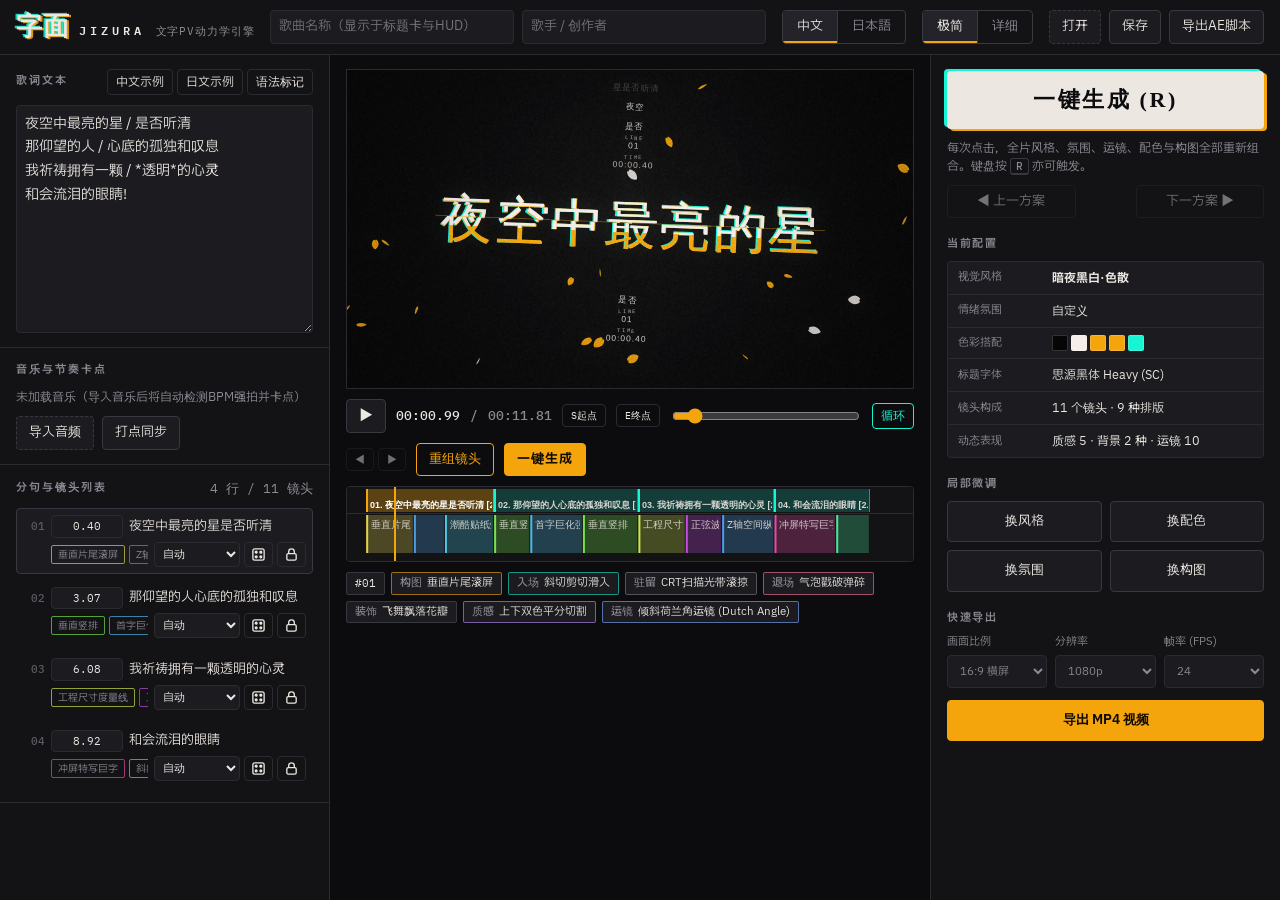
==== commit cd55569c: "feat: 新增「劣等朋克·街头警示」(rettou) 视觉预设与故障色散动力学风格 - 新增 rettou (劣等朋克·街头警示 / レットウ・パンク) 视觉预设，荧光警示黄×电光品红×赛博青，大字" ====
--- a/index.html
+++ b/index.html
@@ -3059,6 +3059,21 @@
 
 /* scheme: bg, fg, sub, accent, accent2, ink (sticker/box colour), dim (bg text), ghostA, ghostB, grad */
 J.STYLES = {
+  rettou: {
+    name: 'レットウ・パンク', desc: '警告イエロー×マゼンタ・原宿ストリート・大判ゴシック',
+    name_zh: '劣等朋克·街头警示', desc_zh: '荧光警示黄×电光品红×赛博青，大字报哥特黑体与故障色散',
+    schemes: [
+      { bg: '#08080C', fg: '#FFE600', sub: '#FFFFFF', accent: '#FF007F', accent2: '#00F0FF', ink: '#FFE600', dim: '#1E1E28', ghostA: '#FF007F', ghostB: '#00F0FF' },
+      { bg: '#FFE600', fg: '#08080C', sub: '#262200', accent: '#FF007F', accent2: '#00F0FF', ink: '#08080C', dim: '#E0CA00', ghostA: '#FF007F', ghostB: '#00F0FF' },
+      { bg: '#FF007F', fg: '#FFFFFF', sub: '#FFD9EC', accent: '#FFE600', accent2: '#00F0FF', ink: '#FFFFFF', dim: '#C40062', ghostA: '#FFE600', ghostB: '#00F0FF' },
+      { bg: '#00F0FF', fg: '#08080C', sub: '#004048', accent: '#FFE600', accent2: '#FF007F', ink: '#08080C', dim: '#00CAD8', ghostA: '#FFE600', ghostB: '#FF007F' },
+    ],
+    fonts: { display: ['dela', 'gothic_black', 'zenkaku'], serif: ['mincho_black', 'brush'], body: ['gothic_bold'], mono: ['mono'] },
+    fonts_zh: { display: ['dela', 'sc_gothic_black', 'zcool_qingke'], serif: ['sc_serif_black', 'mashanzheng'], body: ['sc_gothic_bold'], mono: ['mono'] },
+    texture: { grain: 0.65, paper: 0, scan: 0.5 }, ghost: 1.1,
+    bias: { layout: { huge: 2.4, marquee: 2.0, scatter: 1.6, stack: 1.5, vcols: 1.3 }, enter: { scramble: 2.0, slice: 2.0, pop: 1.6 }, exit: { glitch: 2.5, slice: 2.0 } },
+    decor: { hud: 1, rings: 1, arrows: 1, counter: 1, barcode: 1 }, hud: true, glitchBoost: 1.8,
+  },
   noir: {
     name: 'ノワール・クロマ', desc: '黒地・白文字・シアン/琥珀の色ズレ',
     name_zh: '暗夜黑白·色散', desc_zh: '黑底白字，青/琥珀光色散',
@@ -3224,7 +3239,7 @@
     decor: { rings: 1.4, hud: 0.6, dots: 1 }, hud: false,
   },
 };
-J.STYLE_ORDER = ['noir', 'crimson', 'caution', 'magenta', 'paper', 'hud', 'mint', 'specimen', 'transit', 'blueprint', 'rouge', 'mono'];
+J.STYLE_ORDER = ['rettou', 'noir', 'crimson', 'caution', 'magenta', 'paper', 'hud', 'mint', 'specimen', 'transit', 'blueprint', 'rouge', 'mono'];
 
 J.styleName = k => {
   const st = J.STYLES[k];
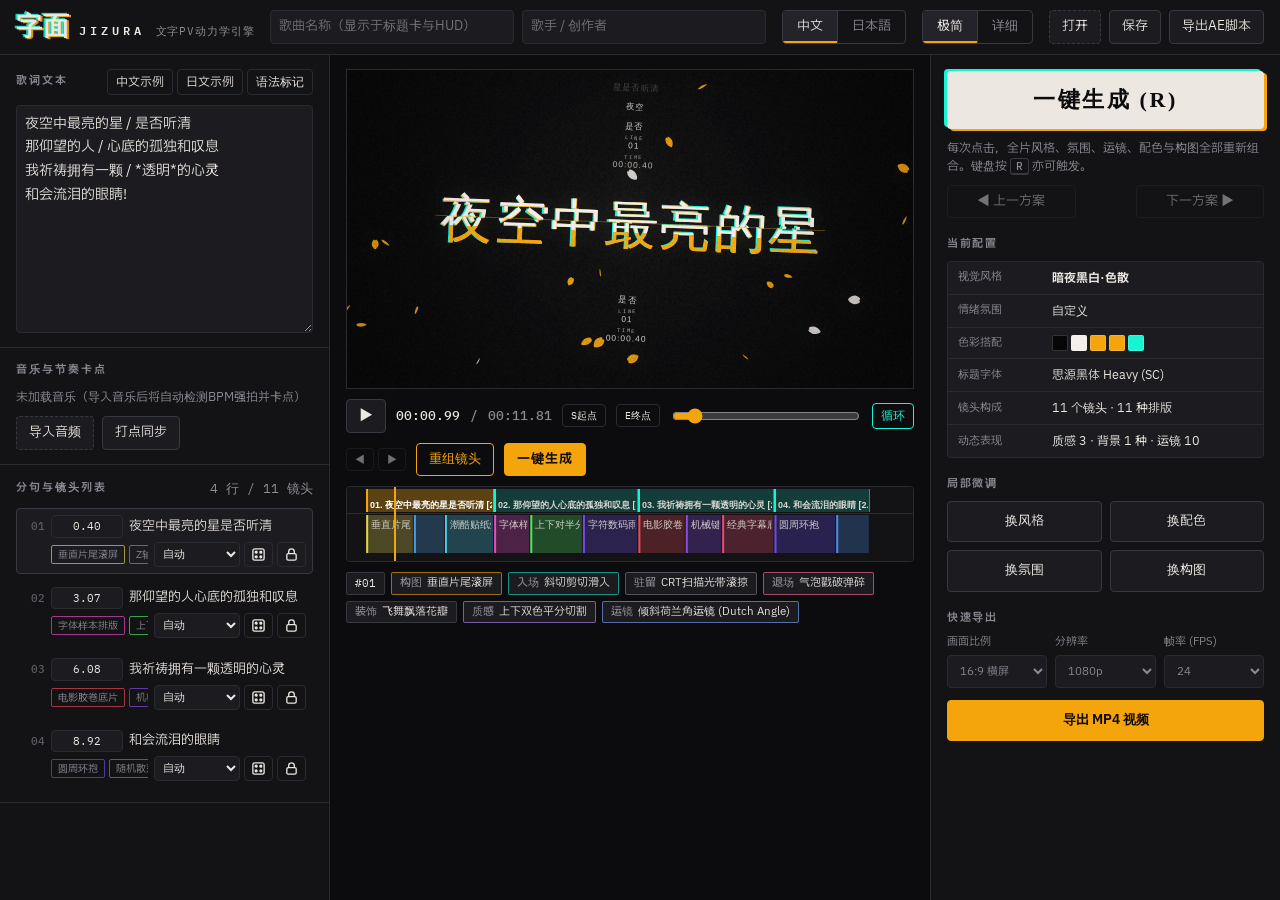
==== commit 5ccb74c8: "feat: release v2.1.0 支持工程持久化管理、新增咬字弹跳动效与街头动力学装饰 - 新增服务端工程持久化 RESTful API 与多工程无缝切换 - 顶栏新增工程选择下拉菜单与「💾 " ====
--- a/index.html
+++ b/index.html
@@ -272,6 +272,11 @@
   <header class="bar">
     <div class="brand"><span class="mark" aria-hidden="true">字面</span><span class="word">JIZURA</span><span class="tag" data-i18n="brand_tag">文字PV动力学引擎</span></div>
     <div class="proj">
+      <div id="projectBox" class="project-box" style="display:none;align-items:center;gap:6px;background:rgba(255,255,255,0.06);padding:3px 8px;border-radius:4px;border:1px solid rgba(255,255,255,0.12)">
+        <span style="font-size:11px;color:rgba(255,255,255,0.6);white-space:nowrap;">📁 工程</span>
+        <select id="projectSelect" style="background:#141419;border:1px solid #333;color:#FFE600;font-weight:700;font-size:12px;outline:none;cursor:pointer;border-radius:3px;padding:2px 4px;"></select>
+        <button id="btnSaveDisk" title="保存修改回服务端工程文件" style="background:#FFE600;color:#08080C;border:none;padding:2px 7px;border-radius:3px;font-size:11px;font-weight:700;cursor:pointer;">💾 保存</button>
+      </div>
       <input id="songTitle" type="text" placeholder="歌曲名称（显示于标题卡与HUD）" data-i18n-ph="song_title_ph" aria-label="曲名">
       <input id="songArtist" type="text" placeholder="歌手 / 创作者" data-i18n-ph="song_artist_ph" aria-label="アーティスト">
     </div>
@@ -3376,6 +3381,24 @@
         const q = J.clamp((p - d) / 0.55);
         if (q <= 0) return { hide: true };
         return { s: E.outBack(q, 2.6), rot: (1 - E.outCubic(q)) * J.rs(seed, i, 9) * 28 };
+      });
+    },
+  },
+
+  syllableBounce: {
+    name: '咬字弹跳',
+    apply(env, it, p) {
+      const seed = it.seed | 0;
+      it.charFns.push((i, g, n) => {
+        const d = n > 1 ? (i / (n - 1)) * 0.65 : 0;
+        const q = J.clamp((p - d) / 0.35);
+        if (q <= 0) return { hide: true };
+        const pulse = (q > 0.05 && q < 0.95) ? Math.sin(q * Math.PI) * 0.32 : 0;
+        return {
+          s: E.outBack(q, 2.7) + pulse,
+          rot: (1 - E.outCubic(q)) * J.rs(seed, i, 9) * 22,
+          color: pulse > 0.12 ? '#FFE600' : null
+        };
       });
     },
   },
@@ -14245,6 +14268,65 @@
     ctx.fillStyle = tintC(sc, 0.3); ctx.fill(acc);
   } });
 
+bgReg('rettouStreetDecor', {
+  name: '劣等街头警示装饰',
+  tags: ['street', 'cyber', 'hazard', 'glitch'],
+  subtle: false,
+  w: 1.0,
+  plan: () => ({}),
+  draw(env, P, ctx) {
+    const { W, H, sc } = env;
+    const line = env.cut && env.cut.line != null ? env.cut.line : -1;
+
+    // 1. 顶部与底部 45° 黄黑斜切警戒条
+    const stripeH = Math.max(16, H * 0.025);
+    const drawHazardTape = (y) => {
+      ctx.save();
+      ctx.beginPath();
+      ctx.rect(0, y, W, stripeH);
+      ctx.clip();
+      ctx.fillStyle = '#08080C';
+      ctx.fillRect(0, y, W, stripeH);
+
+      const unit = stripeH * 1.2;
+      const shift = (env.t * 30) % (unit * 2);
+      ctx.fillStyle = '#FFE600';
+      for (let x = -unit * 4; x < W + unit * 4; x += unit * 2) {
+        ctx.beginPath();
+        ctx.moveTo(x + shift, y);
+        ctx.lineTo(x + unit + shift, y);
+        ctx.lineTo(x + unit - stripeH + shift, y + stripeH);
+        ctx.lineTo(x - stripeH + shift, y + stripeH);
+        ctx.closePath();
+        ctx.fill();
+      }
+      ctx.restore();
+    };
+
+    drawHazardTape(0);
+    drawHazardTape(H - stripeH);
+
+    // 2. 808 踢鼓重击时的瞬时镜头冲击
+    const punchLines = [4, 6, 11, 19, 21, 24, 34, 40, 42, 51, 53, 54, 59, 62];
+    if (punchLines.includes(line)) {
+      if (env.lt < 0.25) {
+        const flashAlpha = (1 - env.lt / 0.25) * 0.35;
+        ctx.fillStyle = `rgba(255, 230, 0, ${flashAlpha})`;
+        ctx.fillRect(0, 0, W, H);
+      }
+    }
+
+    // 3. 屏幕角标 HUD 与条形码元素
+    ctx.save();
+    ctx.font = '700 13px "IBM Plex Mono", monospace';
+    ctx.fillStyle = 'rgba(0, 240, 255, 0.45)';
+    ctx.fillText('[RETTOU_FULL // 130_BPM]', 36, 42);
+    ctx.fillText('STATUS: FULL VOCAL ALIGNED', W - 240, 42);
+    ctx.restore();
+  }
+});
+
+
 /* ================= CAMERA ================= */
 const KM = env => clamp((env.fx.motion ?? 0.7) * 1.25, 0, 1.25);
 const cuOf = env => clamp(env.lt / Math.max(0.3, env.cut.dur));
@@ -15862,16 +15944,142 @@
   renderLines();
 }
 
+/* ---------------- project persistence & manager ---------------- */
+let currentProjectId = 'rettou_full';
+
+async function autoLoadProjectAudio(pid) {
+  const isZh = J.getLang && J.getLang() === 'zh';
+  const audioUri = pid ? `/api/audio?id=${encodeURIComponent(pid)}` : '/api/audio';
+  try {
+    if ($('audioName')) $('audioName').textContent = isZh ? '正在载入工程音频…' : '音楽を読み込み中…';
+    const resp = await fetch(audioUri);
+    if (!resp.ok) {
+      if ($('audioName')) $('audioName').textContent = isZh ? '未绑定音频（可手动上传）' : '未設定';
+      return;
+    }
+    const blob = await resp.blob();
+    if (blob.size < 1000) return;
+    const f = new File([blob], (S.project.title || 'project') + '.mp3', { type: 'audio/mpeg' });
+    S.audio = await J.analyzeAudio(f);
+    if ($('audioName')) {
+      $('audioName').textContent = `${f.name}（${J.fmtTime(S.audio.duration)} · ${isZh ? '约' : '約'}${S.audio.bpm}BPM）`;
+    }
+    syncUI();
+    replan();
+  } catch (e) {
+    console.warn('[JIZURA] 音频自动加载跳过:', e);
+    if ($('audioName')) $('audioName').textContent = isZh ? '未绑定音频（可手动上传）' : '未設定';
+  }
+}
+
+async function loadServerProject(pid, autoAudio = true) {
+  try {
+    const apiUri = pid ? `/api/project?id=${encodeURIComponent(pid)}` : '/api/project';
+    const res = await fetch(apiUri);
+    if (res.ok) {
+      const serverProj = await res.json();
+      if (serverProj && (serverProj.title || serverProj.lyrics)) {
+        currentProjectId = pid || 'rettou_full';
+        S.project = mergeProject(serverProj);
+        syncUI();
+        replan();
+        if (autoAudio) await autoLoadProjectAudio(currentProjectId);
+        const c0 = (S.plan && S.plan.cuts) ? S.plan.cuts.find(c => c.line >= 0) : null;
+        if (c0) seek(c0.start + Math.min(c0.dur * 0.6, c0.inDur + 0.25));
+        return true;
+      }
+    }
+  } catch (err) {
+    console.warn('[JIZURA] 未能从服务端加载工程:', err);
+  }
+  return false;
+}
+
+async function initProjectManager() {
+  const sel = $('projectSelect');
+  const btnSave = $('btnSaveDisk');
+
+  try {
+    const r = await fetch('/api/projects');
+    if (r.ok) {
+      const list = await r.json();
+      if (Array.isArray(list) && list.length && sel) {
+        sel.innerHTML = '';
+        list.forEach(p => {
+          const opt = document.createElement('option');
+          opt.value = p.id;
+          opt.textContent = `${p.title} (${p.id})`;
+          if (p.active) {
+            opt.selected = true;
+            currentProjectId = p.id;
+          }
+          sel.appendChild(opt);
+        });
+        const box = $('projectBox');
+        if (box) box.style.display = 'inline-flex';
+      }
+    }
+  } catch (e) {}
+
+  if (sel) {
+    sel.addEventListener('change', async e => {
+      const newId = e.target.value;
+      if (!newId || newId === currentProjectId) return;
+      try {
+        await fetch(`/api/active?id=${encodeURIComponent(newId)}`, { method: 'POST' });
+        await loadServerProject(newId, true);
+        currentProjectId = newId;
+      } catch (err) {
+        console.error('切换工程失败:', err);
+      }
+    });
+  }
+
+  if (btnSave) {
+    btnSave.addEventListener('click', async () => {
+      const isZh = J.getLang && J.getLang() === 'zh';
+      const origText = btnSave.textContent;
+      btnSave.textContent = isZh ? '💾 保存中…' : '保存中…';
+      try {
+        const body = JSON.stringify(S.project, null, 2);
+        const r = await fetch(`/api/project?id=${encodeURIComponent(currentProjectId)}`, {
+          method: 'POST',
+          headers: { 'Content-Type': 'application/json' },
+          body
+        });
+        if (r.ok) {
+          btnSave.textContent = isZh ? '✅ 已保存!' : '保存完了!';
+          setTimeout(() => { btnSave.textContent = origText; }, 1500);
+        } else {
+          btnSave.textContent = isZh ? '❌ 保存失败' : '失敗';
+          setTimeout(() => { btnSave.textContent = origText; }, 1500);
+        }
+      } catch (err) {
+        btnSave.textContent = isZh ? '❌ 出错' : 'エラー';
+        setTimeout(() => { btnSave.textContent = origText; }, 1500);
+      }
+    });
+  }
+}
+
 /* ---------------- boot ---------------- */
-function boot() {
+async function boot() {
   S.project = loadLocal();
   bind(); syncUI(); replan(); updateUILanguage();
   let mode = 'easy'; try { mode = localStorage.getItem('jizura.mode') || 'easy'; } catch (e) {}
   setMode(mode); commit();
-  // open on a representative frame (end of the first cut's entrance)
-  const c0 = (S.plan && S.plan.cuts) ? S.plan.cuts.find(c => c.line >= 0) : null;
-  if (c0) seek(c0.start + Math.min(c0.dur * 0.6, c0.inDur + 0.25));
   requestAnimationFrame(tick);
+
+  const urlParams = new URLSearchParams(window.location.search);
+  const targetPid = urlParams.get('project') || null;
+
+  const loaded = await loadServerProject(targetPid, true);
+  await initProjectManager();
+
+  if (!loaded) {
+    const c0 = (S.plan && S.plan.cuts) ? S.plan.cuts.find(c => c.line >= 0) : null;
+    if (c0) seek(c0.start + Math.min(c0.dur * 0.6, c0.inDur + 0.25));
+  }
 }
 if (document.readyState === 'loading') document.addEventListener('DOMContentLoaded', boot); else boot();
 J.ui = S;
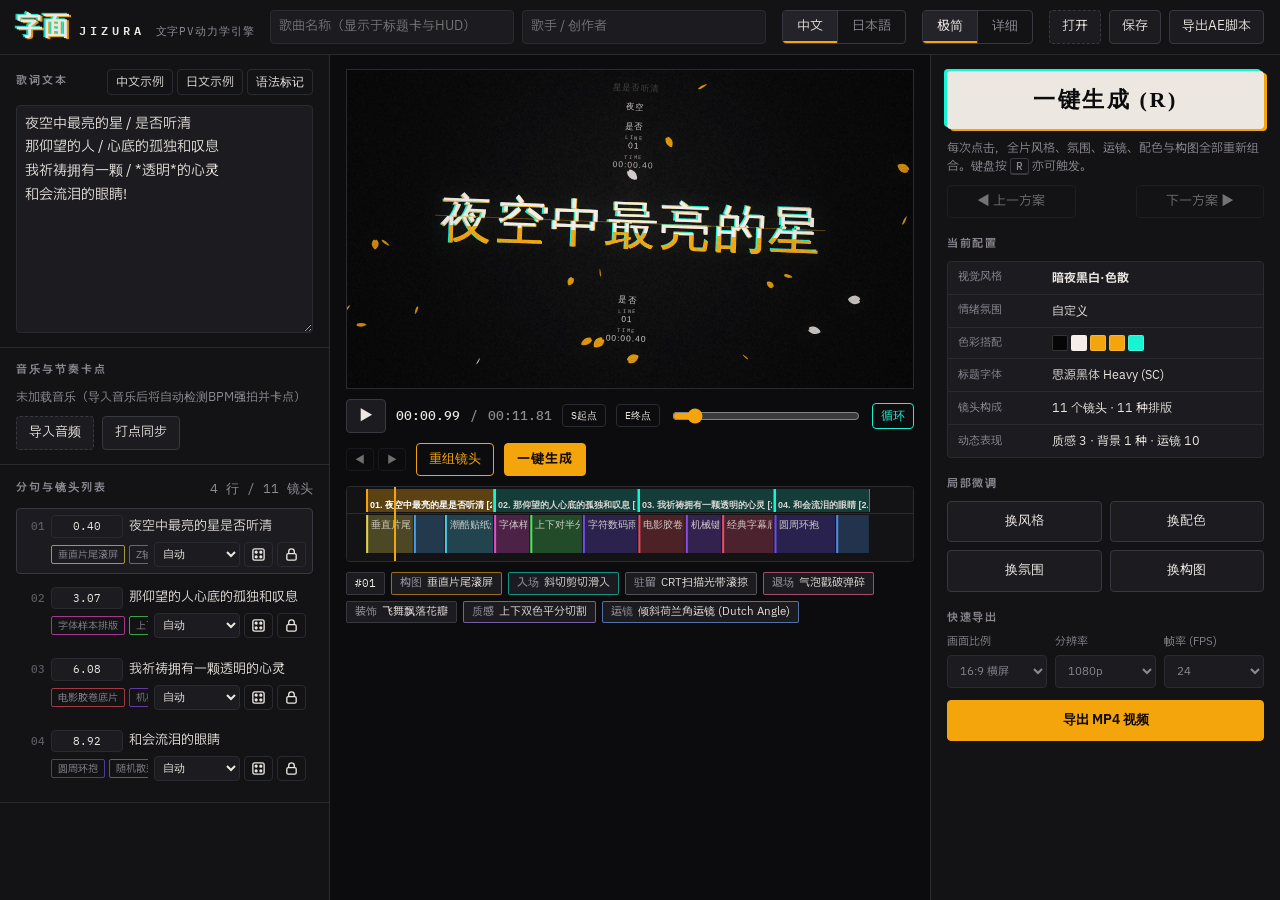
==== commit d9d41047: "fix: 增加 .nojekyll 确保 GitHub Pages 静态发布成功，优化纯 Web 静态体验与容错" ====
--- a/index.html
+++ b/index.html
@@ -324,6 +324,25 @@
       <div class="sec">
         <div class="sec-h"><h2 data-i18n="sec_audio">音乐与节奏卡点</h2></div>
         <div id="audioName" class="muted audio-name" data-i18n="audio_empty">未加载音乐（导入音乐后将自动检测BPM强拍并卡点）</div>
+        <!-- 素材缺失警告与重新链接框 (类似 AE 素材缺失提醒) -->
+        <div id="mediaMissingBox" class="media-missing-card" style="display:none;background:#251212;border:1px solid #ff4444;border-radius:6px;padding:10px 12px;margin:8px 0;">
+          <div style="display:flex;align-items:flex-start;gap:8px;">
+            <span style="font-size:18px;">⚠️</span>
+            <div style="flex:1;">
+              <div style="font-weight:700;color:#ff6b6b;font-size:13px;" id="missingTitle">音频素材未就绪 / 缺失</div>
+              <div style="font-size:11px;color:#ddd;margin-top:2px;" id="missingDesc">当前工程缺少绑定的物理音频文件。</div>
+              <div style="font-size:11px;color:#aaa;margin-top:4px;background:rgba(0,0,0,0.3);padding:4px 6px;border-radius:3px;" id="missingExpected">
+                预期: 未记录
+              </div>
+            </div>
+          </div>
+          <div style="margin-top:8px;display:flex;gap:6px;justify-content:flex-end;">
+            <label class="file small" style="background:#ff4444;color:#fff;border-radius:4px;padding:3px 10px;font-size:11px;font-weight:700;cursor:pointer;">
+              <span>🔗 重新链接并修复</span>
+              <input id="audioRelinkFile" type="file" accept="audio/*,.mp3,.wav,.m4a,.aac,.ogg,.flac" style="display:none;">
+            </label>
+          </div>
+        </div>
         <div class="row">
           <label class="file" data-i18n-title="btn_load_audio_title" title="支持 mp3 / wav / m4a / ogg / flac 等格式"><span data-i18n="btn_load_audio">导入音频</span><input id="audioFile" type="file" accept="audio/*,.mp3,.wav,.m4a,.aac,.ogg,.flac"></label>
           <button id="btnTap" data-i18n="btn_tap" data-i18n-title="btn_tap_title" title="播放音乐并随节拍按空格记录各行起点">打点同步</button>
@@ -493,6 +512,26 @@
       </div>
     </section>
   </main>
+
+  <!-- 防呆素材比对确认弹窗 (类似 AE 重新链接校验) -->
+  <dialog id="mediaMismatchDialog" style="background:#181822;color:#eee;border:1px solid #ffaa00;border-radius:8px;padding:18px 22px;max-width:460px;box-shadow:0 16px 48px rgba(0,0,0,0.85);z-index:9999;">
+    <div style="display:flex;align-items:center;gap:10px;margin-bottom:12px;">
+      <span style="font-size:22px;">⚠️</span>
+      <h3 style="margin:0;font-size:15px;color:#ffcc00;font-weight:700;">音频指纹不匹配 (素材防呆校验)</h3>
+    </div>
+    <div style="font-size:12px;line-height:1.6;color:#ccc;">
+      <p style="margin:0 0 8px 0;">您所选的音频文件特征与原工程记录存在明显偏差：</p>
+      <div style="background:rgba(0,0,0,0.4);padding:8px 12px;border-radius:4px;margin-bottom:12px;font-size:11px;border:1px solid rgba(255,255,255,0.08);">
+        <div style="color:#aaa;">原工程预期: <b id="mismatchExp" style="color:#fff;">—</b></div>
+        <div style="color:#ffaa00;margin-top:6px;">当前所选文件: <b id="mismatchAct" style="color:#ffcc00;">—</b></div>
+      </div>
+      <p style="margin:0 0 6px 0;color:#ff9999;font-size:11px;">⚠️ 提示：时长或节奏偏差过大可能导致现有的分镜与歌词卡点错位。若这是您的备用版本或重新剪辑版本，可继续强制链接。</p>
+    </div>
+    <div style="display:flex;justify-content:flex-end;gap:10px;margin-top:16px;">
+      <button id="btnCancelRelink" style="background:rgba(255,255,255,0.1);color:#fff;border:none;padding:6px 14px;border-radius:4px;cursor:pointer;font-size:12px;">取消重选</button>
+      <button id="btnConfirmRelink" style="background:#ffaa00;color:#111;font-weight:700;border:none;padding:6px 16px;border-radius:4px;cursor:pointer;font-size:12px;">强制使用并持久化保存</button>
+    </div>
+  </dialog>
 </div>
 
 <script>
@@ -14829,6 +14868,7 @@
   o.fonts = (p && p.fonts) || {};
   o.userFonts = (p && p.userFonts) || [];
   for (const uf of o.userFonts) if (!J.FONTS[uf.key]) J.addUserFont(uf.key, uf.label, uf.family, uf.weight || 400);
+  o.audioMeta = (p && p.audioMeta) || null;
   return o;
 }
 function loadLocal() { try { const s = localStorage.getItem(LS_KEY); if (s) return mergeProject(JSON.parse(s)); } catch (e) {} return mergeProject(null); }
@@ -15742,15 +15782,7 @@
   $('btnResetTimes').addEventListener('click', () => { S.project.timing.lineTimes = {}; replan(); });
   $('audioFile').addEventListener('change', async e => {
     const f = e.target.files && e.target.files[0]; if (!f) return;
-    const isZh = J.getLang && J.getLang() === 'zh';
-    $('audioName').textContent = isZh ? '正在解析音乐节奏…' : '解析中…';
-    try {
-      pause();
-      S.audio = await J.analyzeAudio(f);
-      $('audioName').textContent = `${f.name}（${J.fmtTime(S.audio.duration)} · ${isZh ? '约' : '約'}${S.audio.bpm}BPM）`;
-      S.project.timing.snap = true;
-      syncUI(); replan();
-    } catch (err) { $('audioName').textContent = (isZh ? '无法读取音频: ' : '読み込めませんでした: ') + err.message; S.audio = null; }
+    handleAudioRelink(f, false);
   });
   $('btnTap').addEventListener('click', () => (S.tap ? stopTap() : startTap()));
   $('tapBtn').addEventListener('click', tapNow);
@@ -15946,40 +15978,191 @@
 
 /* ---------------- project persistence & manager ---------------- */
 let currentProjectId = 'rettou_full';
+let audioLoadToken = 0;
+
+function showMissingMediaAlert() {
+  const box = $('mediaMissingBox');
+  if (!box) return;
+  const isZh = J.getLang && J.getLang() === 'zh';
+  const meta = S.project.audioMeta || {};
+  const expName = meta.name || meta.file || (isZh ? '未指定文件' : '未設定');
+  const expDur = meta.duration ? J.fmtTime(meta.duration) : (S.plan && S.plan.duration ? J.fmtTime(S.plan.duration) : '未知');
+  const expBpm = meta.bpm || (S.project.timing && S.project.timing.bpm) || 0;
+
+  if ($('missingTitle')) $('missingTitle').textContent = isZh ? '⚠️ 音频素材缺失 / 未找到' : '⚠️ 音声ファイルが見つかりません';
+  if ($('missingDesc')) $('missingDesc').textContent = isZh ? `当前工程 [${currentProjectId}] 缺少绑定的物理音频文件。` : `音声ファイルがリンクされていません。`;
+  if ($('missingExpected')) {
+    $('missingExpected').innerHTML = `${isZh ? '原工程预期' : '想定'}: <b style="color:#fff;">${expName}</b> | 时长约: <b style="color:#ffcc00;">${expDur}</b> | 节奏: <b style="color:#00F0FF;">${expBpm ? expBpm + ' BPM' : '未知'}</b>`;
+  }
+  box.style.display = 'block';
+}
 
 async function autoLoadProjectAudio(pid) {
+  const token = ++audioLoadToken;
   const isZh = J.getLang && J.getLang() === 'zh';
   const audioUri = pid ? `/api/audio?id=${encodeURIComponent(pid)}` : '/api/audio';
   try {
     if ($('audioName')) $('audioName').textContent = isZh ? '正在载入工程音频…' : '音楽を読み込み中…';
     const resp = await fetch(audioUri);
+    if (token !== audioLoadToken) return;
+
     if (!resp.ok) {
-      if ($('audioName')) $('audioName').textContent = isZh ? '未绑定音频（可手动上传）' : '未設定';
+      S.audio = null;
+      if ($('audioName')) $('audioName').textContent = isZh ? '❌ 关联音频文件缺失 (404 Not Found)' : '❌ 音楽ファイルが見つかりません';
+      showMissingMediaAlert();
+      syncUI();
+      replan();
       return;
     }
     const blob = await resp.blob();
-    if (blob.size < 1000) return;
+    if (token !== audioLoadToken) return;
+
+    if (blob.size < 1000) {
+      S.audio = null;
+      showMissingMediaAlert();
+      syncUI();
+      replan();
+      return;
+    }
     const f = new File([blob], (S.project.title || 'project') + '.mp3', { type: 'audio/mpeg' });
-    S.audio = await J.analyzeAudio(f);
+    const analyzed = await J.analyzeAudio(f);
+    if (token !== audioLoadToken) return;
+
+    S.audio = analyzed;
     if ($('audioName')) {
       $('audioName').textContent = `${f.name}（${J.fmtTime(S.audio.duration)} · ${isZh ? '约' : '約'}${S.audio.bpm}BPM）`;
+    }
+    if ($('mediaMissingBox')) $('mediaMissingBox').style.display = 'none';
+    if (!S.project.audioMeta) {
+      S.project.audioMeta = {
+        file: 'audio.mp3',
+        name: f.name,
+        duration: S.audio.duration,
+        bpm: S.audio.bpm,
+        size: blob.size
+      };
     }
     syncUI();
     replan();
   } catch (e) {
-    console.warn('[JIZURA] 音频自动加载跳过:', e);
-    if ($('audioName')) $('audioName').textContent = isZh ? '未绑定音频（可手动上传）' : '未設定';
+    if (token !== audioLoadToken) return;
+    console.warn('[JIZURA] 音频自动加载失败:', e);
+    S.audio = null;
+    showMissingMediaAlert();
+    syncUI();
+    replan();
   }
 }
 
+async function handleAudioRelink(file, isManualRelink = false) {
+  if (!file) return;
+  const isZh = J.getLang && J.getLang() === 'zh';
+  pause();
+
+  showMsg(isZh ? '正在解析并比对音频指纹…' : '音楽ファイルを解析中…');
+  let newAudio = null;
+  try {
+    newAudio = await J.analyzeAudio(file);
+  } catch (err) {
+    showMsg(null);
+    alert((isZh ? '音频文件解析失败: ' : '解析エラー: ') + err.message);
+    return;
+  }
+  showMsg(null);
+
+  const meta = S.project.audioMeta || {};
+  const expDur = meta.duration || (S.plan && S.plan.duration) || 0;
+  const expBpm = meta.bpm || (S.project.timing && S.project.timing.bpm) || 0;
+  const durDiff = expDur > 0 ? Math.abs(newAudio.duration - expDur) : 0;
+  const bpmDiff = expBpm > 0 ? Math.abs(newAudio.bpm - expBpm) : 0;
+
+  // 防呆判定：如果原工程有记录预期，且时长偏差大于 3.0 秒，或 BPM 偏差大于 12
+  const isMismatch = (expDur > 0 && durDiff > 3.0) || (expBpm > 0 && bpmDiff > 12);
+
+  const applyAudio = async () => {
+    S.audio = newAudio;
+    $('audioName').textContent = `${file.name}（${J.fmtTime(S.audio.duration)} · ${isZh ? '约' : '約'}${S.audio.bpm}BPM）`;
+    if ($('mediaMissingBox')) $('mediaMissingBox').style.display = 'none';
+
+    S.project.audioMeta = {
+      file: 'audio.mp3',
+      name: file.name,
+      duration: S.audio.duration,
+      bpm: S.audio.bpm,
+      size: file.size,
+      updated_at: new Date().toISOString()
+    };
+    if (!S.project.timing.bpm && S.audio.bpm) S.project.timing.bpm = S.audio.bpm;
+
+    syncUI();
+    replan();
+
+    try {
+      showMsg(isZh ? '正在上传音频并持久化保存至工程…' : 'サーバーに保存中…');
+      const arrayBuf = await file.arrayBuffer();
+      await fetch(`/api/upload_audio?id=${encodeURIComponent(currentProjectId)}`, {
+        method: 'POST',
+        body: arrayBuf
+      });
+      await fetch(`/api/project?id=${encodeURIComponent(currentProjectId)}`, {
+        method: 'POST',
+        headers: { 'Content-Type': 'application/json' },
+        body: JSON.stringify(S.project, null, 2)
+      });
+      showMsg(null);
+      console.log('[JIZURA] 音频已成功上传并与工程永久绑定');
+    } catch (e) {
+      showMsg(null);
+      console.warn('[JIZURA] 音频上传至服务端时出错 (本地预览仍生效):', e);
+    }
+  };
+
+  if (isMismatch) {
+    const dlg = $('mediaMismatchDialog');
+    if (dlg) {
+      $('mismatchExp').textContent = `${meta.name || '原始工程设定'} (${expDur ? J.fmtTime(expDur) : '未知'} · ${expBpm || 0} BPM)`;
+      $('mismatchAct').textContent = `${file.name} (${J.fmtTime(newAudio.duration)} · 约${newAudio.bpm} BPM · 时长偏差 ${durDiff.toFixed(1)}秒)`;
+
+      const onConfirm = () => {
+        dlg.close();
+        cleanup();
+        applyAudio();
+      };
+      const onCancel = () => {
+        dlg.close();
+        cleanup();
+        if ($('audioRelinkFile')) $('audioRelinkFile').value = '';
+        if ($('audioFile')) $('audioFile').value = '';
+      };
+      const cleanup = () => {
+        $('btnConfirmRelink').removeEventListener('click', onConfirm);
+        $('btnCancelRelink').removeEventListener('click', onCancel);
+      };
+      $('btnConfirmRelink').addEventListener('click', onConfirm);
+      $('btnCancelRelink').addEventListener('click', onCancel);
+      if (typeof dlg.showModal === 'function') dlg.showModal(); else dlg.setAttribute('open', '');
+      return;
+    }
+  }
+
+  await applyAudio();
+}
+
 async function loadServerProject(pid, autoAudio = true) {
   try {
+    ++audioLoadToken;
+    S.audio = null;
+    pause();
     const apiUri = pid ? `/api/project?id=${encodeURIComponent(pid)}` : '/api/project';
+    console.log('[DEBUG] loadServerProject fetching:', apiUri);
     const res = await fetch(apiUri);
     if (res.ok) {
       const serverProj = await res.json();
+      console.log('[DEBUG] loadServerProject got project:', serverProj.title, 'id:', serverProj.id);
       if (serverProj && (serverProj.title || serverProj.lyrics)) {
-        currentProjectId = pid || 'rettou_full';
+        currentProjectId = serverProj.id || pid || 'rettou_full';
+        const sel = $('projectSelect');
+        if (sel) sel.value = currentProjectId;
         S.project = mergeProject(serverProj);
         syncUI();
         replan();
@@ -16021,21 +16204,23 @@
     }
   } catch (e) {}
 
-  if (sel) {
+  if (sel && !sel._hasBoundChange) {
+    sel._hasBoundChange = true;
     sel.addEventListener('change', async e => {
       const newId = e.target.value;
-      if (!newId || newId === currentProjectId) return;
+      console.log('[DEBUG] projectSelect change event fired! newId:', newId);
+      if (!newId) return;
       try {
         await fetch(`/api/active?id=${encodeURIComponent(newId)}`, { method: 'POST' });
         await loadServerProject(newId, true);
-        currentProjectId = newId;
       } catch (err) {
         console.error('切换工程失败:', err);
       }
     });
   }
 
-  if (btnSave) {
+  if (btnSave && !btnSave._hasBoundClick) {
+    btnSave._hasBoundClick = true;
     btnSave.addEventListener('click', async () => {
       const isZh = J.getLang && J.getLang() === 'zh';
       const origText = btnSave.textContent;
@@ -16060,6 +16245,15 @@
       }
     });
   }
+
+  const relinkInput = $('audioRelinkFile');
+  if (relinkInput && !relinkInput._hasBoundChange) {
+    relinkInput._hasBoundChange = true;
+    relinkInput.addEventListener('change', e => {
+      const f = e.target.files && e.target.files[0];
+      if (f) handleAudioRelink(f, true);
+    });
+  }
 }
 
 /* ---------------- boot ---------------- */
@@ -16070,11 +16264,13 @@
   setMode(mode); commit();
   requestAnimationFrame(tick);
 
+  // 优先立即加载工程列表并绑定切换事件
+  await initProjectManager();
+
   const urlParams = new URLSearchParams(window.location.search);
-  const targetPid = urlParams.get('project') || null;
+  const targetPid = urlParams.get('project') || currentProjectId || null;
 
   const loaded = await loadServerProject(targetPid, true);
-  await initProjectManager();
 
   if (!loaded) {
     const c0 = (S.plan && S.plan.cuts) ? S.plan.cuts.find(c => c.line >= 0) : null;
@@ -16083,6 +16279,14 @@
 }
 if (document.readyState === 'loading') document.addEventListener('DOMContentLoaded', boot); else boot();
 J.ui = S;
+J.ui.loadServerProject = loadServerProject;
+J.ui.autoLoadProjectAudio = autoLoadProjectAudio;
+J.ui.handleAudioRelink = handleAudioRelink;
+J.ui.showMissingMediaAlert = showMissingMediaAlert;
+window.loadServerProject = loadServerProject;
+window.handleAudioRelink = handleAudioRelink;
+window.autoLoadProjectAudio = autoLoadProjectAudio;
+window.showMissingMediaAlert = showMissingMediaAlert;
 })();
 
 </script>
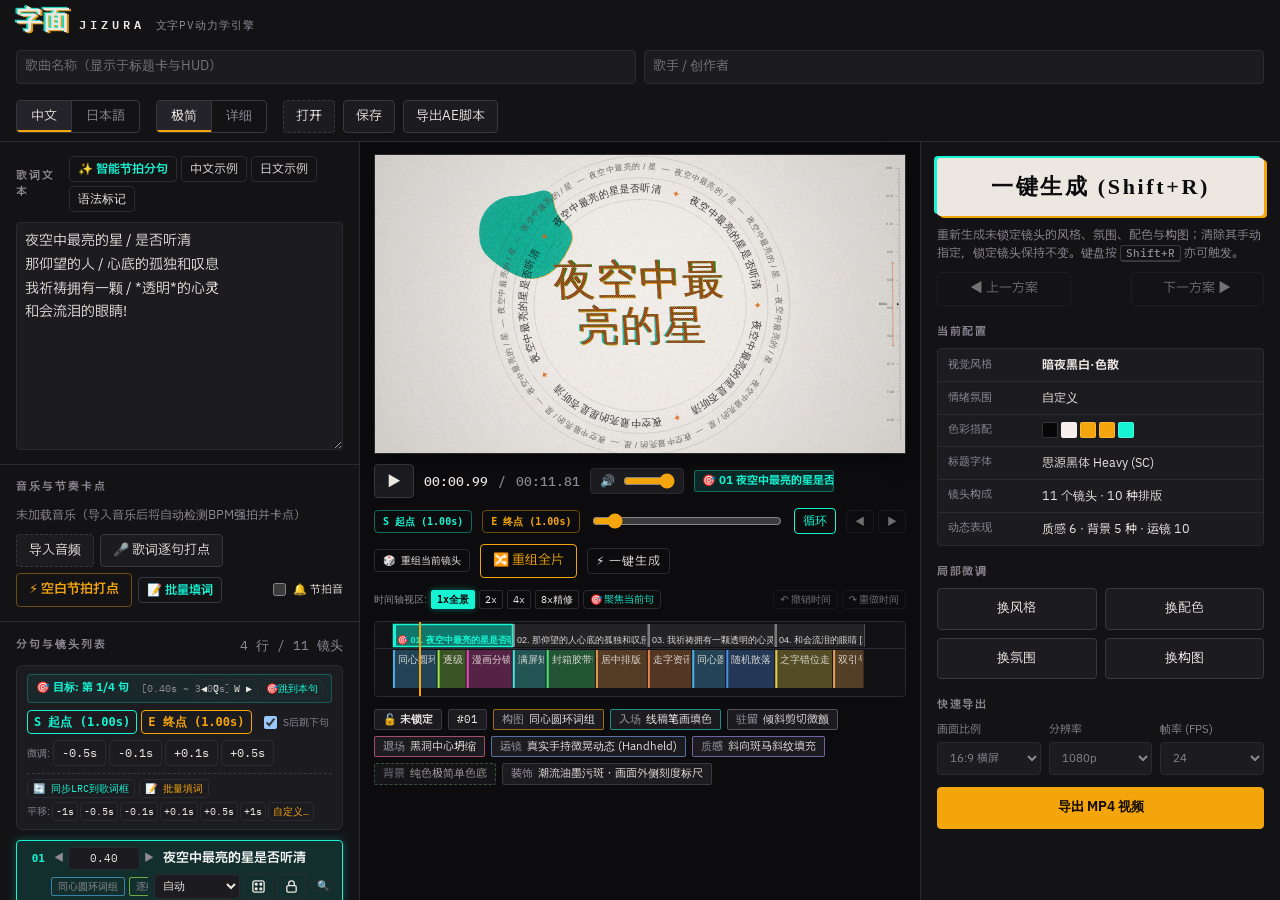
==== commit 63c6116e: "feat: release v2.2.0 支持S/E快捷键卡点流、单镜头八维手法调整与严格锁定(支持做减法) - 支持导入歌词后在分句与镜头排列中通过 S/E 快捷键逐句卡点（S 设起点并自动步进，E" ====
--- a/index.html
+++ b/index.html
@@ -35,7 +35,7 @@
   --brand: "Zen Old Mincho", "Noto Serif JP", "Yu Mincho", serif;
   --r: 4px;
 }
-html, body { height: 100%; }
+html, body { height: 100%; margin: 0; overflow: hidden; }
 [hidden] { display: none !important; }
 body { margin: 0; background: var(--ink); color: var(--text); font: 13px/1.5 var(--ui); -webkit-font-smoothing: antialiased; }
 * { box-sizing: border-box; }
@@ -43,10 +43,10 @@
 :focus-visible { outline: 2px solid var(--cyan); outline-offset: 2px; }
 @media (prefers-reduced-motion: reduce) { * { transition: none !important; } }
 
-#app { display: flex; flex-direction: column; min-height: 100%; }
+#app { display: flex; flex-direction: column; height: 100vh; max-height: 100vh; overflow: hidden; }
 
 /* ---------- top bar ---------- */
-.bar { display: flex; align-items: center; gap: 16px; padding-block: 10px; padding-inline: 16px; border-bottom: 1px solid var(--line); background: var(--panel); flex-wrap: wrap; }
+.bar { display: flex; align-items: center; gap: 16px; padding-block: 8px; padding-inline: 16px; border-bottom: 1px solid var(--line); background: var(--panel); flex-wrap: wrap; flex-shrink: 0; z-index: 50; }
 .brand { display: flex; align-items: baseline; gap: 10px; min-width: 0; }
 .brand .mark { font: 900 26px/1 var(--brand); letter-spacing: 0.02em; color: var(--text); text-shadow: -2px -1px 0 rgba(22,244,212,0.85), 2px 1px 0 rgba(245,165,12,0.9); }
 .brand .word { font: 600 12px/1 var(--mono); letter-spacing: 0.34em; color: var(--text); }
@@ -84,9 +84,9 @@
 h3 { font-size: 11px; letter-spacing: 0.14em; color: var(--muted); margin-top: 18px; margin-bottom: 8px; }
 
 /* ---------- workspace ---------- */
-.work { flex: 1; display: grid; grid-template-columns: minmax(270px, 330px) minmax(0, 1fr) minmax(290px, 350px); min-height: 0; }
-.col { min-width: 0; min-height: 0; }
-.col-left, .col-right { background: var(--panel); overflow: auto; }
+.work { flex: 1; display: grid; grid-template-columns: minmax(310px, 360px) minmax(0, 1fr) minmax(300px, 360px); min-height: 0; height: calc(100vh - 54px); overflow: hidden; }
+.col { min-width: 0; min-height: 0; height: 100%; }
+.col-left, .col-right { background: var(--panel); overflow-y: auto; overflow-x: hidden; height: 100%; }
 .col-left { border-right: 1px solid var(--line); }
 .col-right { border-left: 1px solid var(--line); }
 .sec { padding: 14px 16px; border-bottom: 1px solid var(--line); display: flex; flex-direction: column; gap: 10px; }
@@ -117,15 +117,30 @@
 button.tap.pulse { animation: tapBeat 0.35s ease-out; }
 @keyframes tapBeat { 0% { background: #fff; color: #000; } 100% { background: var(--amber); color: #120c00; } }
 
+#tapBeatPulse.pulse-accent {
+  background: #ff4444 !important;
+  box-shadow: 0 0 10px #ff4444;
+  transform: scale(1.4);
+}
+#tapBeatPulse.pulse-tick {
+  background: var(--amber) !important;
+  box-shadow: 0 0 6px var(--amber);
+  transform: scale(1.2);
+}
+
 /* line list */
 #lineList { list-style: none; margin: 0; padding: 0; display: grid; gap: 6px; }
-.ln { display: grid; grid-template-columns: 22px 72px minmax(0, 1fr); gap: 4px 6px; align-items: center; padding: 6px; border: 1px solid transparent; border-radius: var(--r); }
+.ln { display: grid; grid-template-columns: 22px auto minmax(0, 1fr); gap: 4px 6px; align-items: center; padding: 6px; border: 1px solid transparent; border-radius: var(--r); position: relative; transition: all 0.1s ease; }
 .ln:hover { background: var(--raised); }
 .ln.cur { border-color: var(--line2); background: var(--raised); }
 .ln.cur-tap { border-color: var(--amber); background: rgba(245,165,12,0.12); box-shadow: 0 0 8px rgba(245,165,12,0.25); }
+.ln.is-target { border: 1px solid var(--cyan) !important; background: rgba(22, 244, 212, 0.12) !important; box-shadow: 0 0 10px rgba(22, 244, 212, 0.28) !important; }
+.ln.is-target .no { color: var(--cyan) !important; font-weight: 700; }
+.ln.is-playing { background: rgba(245, 165, 12, 0.08); }
+.ln.is-playing .txt { color: #fff; font-weight: 600; }
 .ln .no { font: 500 11px var(--mono); color: var(--faint); text-align: right; cursor: pointer; }
 .ln .no:hover { color: var(--amber); }
-.ln .time { width: 100%; padding: 2px 4px; font-size: 11px; text-align: center; }
+.ln .time { width: 72px; padding: 2px 4px; font-size: 11px; text-align: center; }
 .ln .txt { overflow: hidden; text-overflow: ellipsis; white-space: nowrap; cursor: pointer; }
 .ln .meta { grid-column: 2 / 4; display: flex; justify-content: space-between; align-items: center; gap: 6px; min-width: 0; }
 .ln .tools { display: flex; gap: 4px; flex: none; align-items: center; }
@@ -133,20 +148,41 @@
 .ln .cuts { display: flex; gap: 4px; flex-wrap: nowrap; overflow: hidden; min-width: 0; }
 .ln .cuts span { font-size: 10px; padding: 1px 6px; border-radius: 2px; border: 1px solid var(--line2); color: var(--muted); cursor: pointer; white-space: nowrap; flex-shrink: 0; }
 .ln .cuts span:hover { color: var(--text); border-color: var(--amber); }
+.txt-inline-edit { width: 100%; box-sizing: border-box; background: #0d0d12; border: 1px solid var(--cyan); border-radius: 3px; color: #fff; font-size: 12px; padding: 2px 5px; font-family: inherit; }
+.modal-overlay { display: flex; position: fixed; inset: 0; background: rgba(0, 0, 0, 0.82); z-index: 9999; align-items: center; justify-content: center; backdrop-filter: blur(4px); }
+.batch-preview-row { display: flex; align-items: center; gap: 8px; padding: 4px 6px; border-bottom: 1px solid rgba(255,255,255,0.06); }
+.batch-preview-row.placeholder { color: var(--amber); opacity: 0.85; }
 
 /* ---------- stage ---------- */
-.col-stage { display: flex; flex-direction: column; gap: 10px; padding: 14px 16px; min-width: 0; }
-.viewport { position: relative; width: 100%; background: #000; border: 1px solid var(--line); display: grid; place-items: center; overflow: hidden; }
-.viewport canvas { display: block; width: 100%; height: auto; max-height: 68vh; object-fit: contain; }
+.col-stage { display: flex; flex-direction: column; gap: 10px; padding: 12px 14px; min-width: 0; overflow-y: auto; overflow-x: hidden; height: 100%; }
+.viewport { position: sticky; top: 0; z-index: 10; width: 100%; background: #000; border: 1px solid var(--line); display: grid; place-items: center; overflow: hidden; box-shadow: 0 4px 16px rgba(0,0,0,0.6); }
+.viewport canvas { display: block; width: 100%; height: auto; max-height: 56vh; object-fit: contain; }
 .overlay-msg { position: absolute; left: 12px; bottom: 12px; background: rgba(12,12,14,0.85); border: 1px solid var(--line2); padding: 6px 10px; border-radius: var(--r); font-size: 12px; }
 .transport { display: flex; align-items: center; gap: 10px; flex-wrap: wrap; }
 .transport .tc { font: 500 13px var(--mono); font-variant-numeric: tabular-nums; }
 .transport input[type=range] { flex: 1 1 160px; accent-color: var(--amber); }
 button.play { width: 40px; height: 34px; padding: 0; font-size: 14px; }
 #timeline { width: 100%; height: 76px; display: block; background: var(--panel); border: 1px solid var(--line); border-radius: var(--r); cursor: pointer; touch-action: none; }
-.cutinfo { display: flex; gap: 6px; flex-wrap: wrap; align-items: center; min-height: 26px; }
-.chip { font-size: 11px; padding: 2px 8px; border-radius: 2px; border: 1px solid var(--line2); color: var(--text); background: var(--raised); }
+.timeline-bar { display: flex; align-items: center; justify-content: space-between; gap: 8px; font-size: 11px; padding: 2px 0; }
+.tl-zoom-btn { transition: all .15s ease; border-radius: 2px; }
+.tl-zoom-btn.active {
+  background: var(--cyan) !important;
+  color: #08080C !important;
+  font-weight: 700 !important;
+  border-color: var(--cyan) !important;
+  box-shadow: 0 0 6px rgba(22,244,212,0.4);
+}
+.cutinfo { display: flex; gap: 6px; flex-wrap: wrap; align-items: center; min-height: 26px; padding: 2px 0; }
+.chip { font-size: 11px; padding: 2px 8px; border-radius: 2px; border: 1px solid var(--line2); color: var(--text); background: var(--raised); line-height: 1.4; }
 .chip b { font-weight: 500; color: var(--muted); margin-right: 5px; }
+.chip.chip-btn { cursor: pointer; transition: all 0.15s ease; user-select: none; }
+.chip.chip-btn:hover { background: var(--raised2); border-color: var(--cyan); box-shadow: 0 0 6px rgba(22,244,212,0.25); color: #fff; }
+.chip.chip-btn:active { transform: translateY(1px); }
+.chip.ghost-chip { opacity: 0.65; border-style: dashed; }
+.chip.ghost-chip:hover { opacity: 1; border-style: solid; }
+.chip.lock-btn { cursor: pointer; font-weight: 600; }
+.chip.lock-btn.is-locked { background: rgba(245,165,12,0.18); border-color: var(--amber); color: #ffd56b; font-weight: 700; }
+.chip.lock-btn.is-locked:hover { background: rgba(245,165,12,0.28); border-color: #ffd56b; box-shadow: 0 0 8px rgba(245,165,12,0.4); }
 .chip.l { border-color: rgba(245,165,12,0.6); }
 .chip.e { border-color: rgba(22,244,212,0.55); }
 .chip.x { border-color: rgba(255,111,156,0.6); }
@@ -265,6 +301,271 @@
   .transport .hist-btns { display: none; }
 }
 
+/* ---------- timing tools & save status badge ---------- */
+.save-status-badge { transition: all 0.3s ease; }
+.save-status-badge.dirty {
+  background: rgba(245,165,12,0.18) !important;
+  color: var(--amber) !important;
+  border-color: rgba(245,165,12,0.5) !important;
+}
+.timing-tools-bar button { cursor: pointer; }
+.timing-tools-bar button:hover { border-color: var(--amber); color: var(--text); }
+.time-wrap button:hover { color: var(--amber) !important; }
+
+/* ---------- Cut Inspector Popover Picker ---------- */
+.popover-picker {
+  position: fixed;
+  width: min(620px, 94vw);
+  max-height: 82vh;
+  background: var(--panel);
+  border: 1px solid var(--line2);
+  border-radius: var(--r);
+  box-shadow: 0 16px 48px rgba(0, 0, 0, 0.88), 0 0 0 1px rgba(255, 255, 255, 0.06);
+  z-index: 1200;
+  display: flex;
+  flex-direction: column;
+  overflow: hidden;
+  backdrop-filter: blur(16px);
+  animation: popoverFadeIn 0.15s ease-out;
+}
+@keyframes popoverFadeIn {
+  from { opacity: 0; transform: translateY(6px); }
+  to { opacity: 1; transform: translateY(0); }
+}
+.popover-header {
+  padding: 10px 14px;
+  border-bottom: 1px solid var(--line);
+  display: flex;
+  flex-direction: column;
+  gap: 8px;
+  background: var(--raised);
+}
+.popover-title-row {
+  display: flex;
+  align-items: center;
+  justify-content: space-between;
+}
+.popover-title {
+  font-size: 13px;
+  font-weight: 700;
+  color: var(--text);
+}
+.popover-icon {
+  font-size: 14px;
+}
+.popover-cut-badge {
+  font-size: 11px;
+  color: var(--cyan);
+  background: rgba(22, 244, 212, 0.1);
+  border: 1px solid rgba(22, 244, 212, 0.3);
+  padding: 1px 6px;
+  border-radius: 2px;
+}
+.popover-search-wrap {
+  position: relative;
+  display: flex;
+  align-items: center;
+}
+.popover-search-icon {
+  position: absolute;
+  left: 8px;
+  font-size: 11px;
+  color: var(--muted);
+  pointer-events: none;
+}
+.popover-search {
+  width: 100%;
+  box-sizing: border-box;
+  padding: 5px 28px 5px 26px;
+  font-size: 12px;
+  font-family: var(--ui);
+  background: var(--ink);
+  border: 1px solid var(--line2);
+  border-radius: var(--r);
+  color: var(--text);
+  outline: none;
+}
+.popover-search:focus {
+  border-color: var(--cyan);
+  box-shadow: 0 0 8px rgba(22, 244, 212, 0.3);
+}
+#popoverSearchClear {
+  position: absolute;
+  right: 4px;
+  border: none;
+  background: transparent;
+  color: var(--muted);
+  cursor: pointer;
+  padding: 2px 5px;
+}
+#popoverSearchClear:hover {
+  color: var(--text);
+}
+.popover-tabs {
+  display: flex;
+  gap: 4px;
+  padding: 6px 14px;
+  border-bottom: 1px solid var(--line);
+  background: var(--raised);
+  overflow-x: auto;
+  flex-shrink: 0;
+}
+.popover-tab-btn {
+  font-size: 11px;
+  padding: 3px 8px;
+  border-radius: var(--r);
+  background: transparent;
+  border: 1px solid transparent;
+  color: var(--muted);
+  cursor: pointer;
+  white-space: nowrap;
+  transition: all 0.12s;
+}
+.popover-tab-btn:hover {
+  color: var(--text);
+  background: var(--raised2);
+}
+.popover-tab-btn.active {
+  color: var(--cyan);
+  border-color: var(--cyan);
+  background: rgba(22, 244, 212, 0.12);
+  font-weight: 600;
+}
+.popover-grid {
+  display: grid;
+  grid-template-columns: repeat(auto-fill, minmax(130px, 1fr));
+  gap: 6px;
+  padding: 12px 14px;
+  overflow-y: auto;
+  flex: 1;
+  min-height: 180px;
+  max-height: 44vh;
+}
+.popover-card {
+  display: flex;
+  flex-direction: column;
+  justify-content: space-between;
+  gap: 3px;
+  padding: 7px 9px;
+  background: var(--raised);
+  border: 1px solid var(--line);
+  border-radius: var(--r);
+  cursor: pointer;
+  text-align: left;
+  transition: all 0.15s ease;
+  user-select: none;
+}
+.popover-card:hover {
+  background: var(--raised2);
+  border-color: var(--line2);
+  transform: translateY(-1px);
+  box-shadow: 0 4px 12px rgba(0, 0, 0, 0.4);
+}
+.popover-card.is-active {
+  border-color: var(--cyan);
+  background: rgba(22, 244, 212, 0.08);
+  box-shadow: 0 0 10px rgba(22, 244, 212, 0.25);
+}
+.popover-card .card-name {
+  font-size: 11px;
+  font-weight: 600;
+  color: var(--text);
+  line-height: 1.25;
+  white-space: nowrap;
+  overflow: hidden;
+  text-overflow: ellipsis;
+}
+.popover-card.is-active .card-name {
+  color: var(--cyan);
+}
+.popover-card .card-key {
+  font-size: 10px;
+  font-family: var(--mono);
+  color: var(--muted);
+  white-space: nowrap;
+  overflow: hidden;
+  text-overflow: ellipsis;
+}
+.popover-card .card-badge {
+  display: inline-block;
+  font-size: 9px;
+  color: var(--cyan);
+  background: rgba(22, 244, 212, 0.12);
+  border: 1px solid rgba(22, 244, 212, 0.3);
+  border-radius: 2px;
+  padding: 0 4px;
+  align-self: flex-start;
+  margin-top: 2px;
+}
+.popover-footer {
+  display: flex;
+  align-items: center;
+  justify-content: space-between;
+  padding: 8px 14px;
+  border-top: 1px solid var(--line);
+  background: var(--raised);
+  font-size: 11px;
+}
+.popover-auto-btn {
+  color: var(--amber);
+  border-color: rgba(245, 165, 12, 0.4);
+}
+.popover-auto-btn:hover {
+  background: rgba(245, 165, 12, 0.15);
+  border-color: var(--amber);
+}
+.cuts span.cut-tag {
+  cursor: pointer;
+  transition: all 0.12s;
+}
+.cuts span.cut-tag:hover {
+  box-shadow: 0 0 6px currentColor;
+  transform: scale(1.05);
+}
+.cut-inspect-btn {
+  font-size: 10px;
+  padding: 1px 4px;
+  cursor: pointer;
+  border-color: var(--line2);
+  color: var(--cyan);
+}
+.cut-inspect-btn:hover {
+  border-color: var(--cyan);
+  background: rgba(22, 244, 212, 0.12);
+}
+
+/* Shared inspector controls stay usable on short and narrow windows. */
+.popover-picker[hidden] { display:none !important; }
+.popover-picker { width:min(620px,calc(100vw - 20px)); max-height:calc(100vh - 70px); overflow:hidden; }
+.popover-grid { min-height:80px; overflow:auto; }
+.popover-card { text-align:left; white-space:normal; font:inherit; }
+.popover-card:focus-visible,.popover-tab-btn:focus-visible { outline:2px solid var(--cyan); outline-offset:-2px; }
+.popover-card mark { color:var(--panel); background:var(--amber); border-radius:2px; }
+.popover-tabs { flex-wrap:wrap; flex-shrink:0; }
+.popover-footer { flex-wrap:wrap; flex-shrink:0; }
+#popoverDimensions { border-bottom:1px solid var(--line2); }
+.project-dialog { background:var(--panel); color:var(--text); border:1px solid var(--line2); border-radius:var(--r); width:min(460px,90vw); padding:24px; }
+.project-dialog::backdrop { background:rgba(0,0,0,.7); }
+.project-dialog form { display:grid; gap:18px; }
+.project-dialog .row { justify-content:flex-end; }
+.cutinfo { min-width:0; }
+
+.bar .brand { flex-wrap:wrap; flex:1 1 100%; gap:10px; }
+.bar .brand .tag { margin-right:auto; }
+#projectBox { flex-wrap:wrap; max-width:100%; }
+#projectSelect { max-width:min(32vw,320px); }
+.bar .proj { flex:1 1 100%; flex-wrap:wrap; }
+.bar .proj > input { flex:1 1 160px; }
+.bar .acts { flex-shrink:0; }
+@media (max-width:1180px) {
+  .work { display:flex; flex-direction:column; overflow:auto; }
+  .col { height:auto; flex-shrink:0; overflow:visible; }
+  .col-stage { order:-1; min-height:400px; }
+  .viewport { position:relative; top:auto; }
+  .col-left,.col-right { width:100%; }
+  #projectSelect { max-width:45vw; }
+}
+
 </style>
 </head>
 <body>
@@ -275,7 +576,11 @@
       <div id="projectBox" class="project-box" style="display:none;align-items:center;gap:6px;background:rgba(255,255,255,0.06);padding:3px 8px;border-radius:4px;border:1px solid rgba(255,255,255,0.12)">
         <span style="font-size:11px;color:rgba(255,255,255,0.6);white-space:nowrap;">📁 工程</span>
         <select id="projectSelect" style="background:#141419;border:1px solid #333;color:#FFE600;font-weight:700;font-size:12px;outline:none;cursor:pointer;border-radius:3px;padding:2px 4px;"></select>
-        <button id="btnSaveDisk" title="保存修改回服务端工程文件" style="background:#FFE600;color:#08080C;border:none;padding:2px 7px;border-radius:3px;font-size:11px;font-weight:700;cursor:pointer;">💾 保存</button>
+        <button id="btnNewProject" title="新建全新文字PV工程" style="background:#1b3320;color:#4ade80;border:1px solid #285430;padding:2px 8px;border-radius:3px;font-size:11px;font-weight:700;cursor:pointer;">➕ 新建</button>
+        <button id="btnSaveDisk" title="保存修改回服务端工程文件 (Ctrl+S)" style="background:#FFE600;color:#08080C;border:none;padding:2px 7px;border-radius:3px;font-size:11px;font-weight:700;cursor:pointer;">💾 保存</button>
+        <button id="btnSaveAsDisk" title="另存为新工程版本 (创建独立副本)" style="background:#262836;color:#E0E4FF;border:1px solid #3F4259;padding:2px 7px;border-radius:3px;font-size:11px;font-weight:700;cursor:pointer;">📑 另存为</button>
+        <span id="saveStatusBadge" class="save-status-badge" style="font-size:10px;padding:2px 6px;border-radius:3px;background:rgba(30,200,100,0.15);color:#2bd67b;border:1px solid rgba(30,200,100,0.3);white-space:nowrap;" title="与服务端磁盘工程文件的同步状态">✓ 已同步磁盘</span>
+        <label id="lblAutoSave" style="font-size:11px;color:#aaa;display:flex;align-items:center;gap:3px;cursor:pointer;white-space:nowrap;user-select:none;margin-left:2px;" title="编辑后 1.5 秒自动同步回服务端磁盘工程文件"><input id="chkAutoSave" type="checkbox" checked> 自动存盘</label>
       </div>
       <input id="songTitle" type="text" placeholder="歌曲名称（显示于标题卡与HUD）" data-i18n-ph="song_title_ph" aria-label="曲名">
       <input id="songArtist" type="text" placeholder="歌手 / 创作者" data-i18n-ph="song_artist_ph" aria-label="アーティスト">
@@ -302,6 +607,7 @@
         <div class="sec-h">
           <h2 data-i18n="sec_lyrics">歌词文本</h2>
           <div class="row" style="gap:4px">
+            <button id="btnSmartPhrases" class="ghost small" title="根据已加载音频的节拍强拍与能量，智能生成或对齐歌词分句模版" style="color:var(--cyan);font-weight:600;">✨ 智能节拍分句</button>
             <button id="btnSampleZh" class="ghost small" title="填入中文示例歌词" data-i18n="btn_sample_zh">中文示例</button>
             <button id="btnSampleJa" class="ghost small" title="日本語サンプル歌詞を挿入" data-i18n="btn_sample_ja">日文示例</button>
             <button id="btnSyntax" class="ghost small" aria-expanded="false" data-i18n="btn_syntax">语法标记</button>
@@ -339,13 +645,16 @@
           <div style="margin-top:8px;display:flex;gap:6px;justify-content:flex-end;">
             <label class="file small" style="background:#ff4444;color:#fff;border-radius:4px;padding:3px 10px;font-size:11px;font-weight:700;cursor:pointer;">
               <span>🔗 重新链接并修复</span>
-              <input id="audioRelinkFile" type="file" accept="audio/*,.mp3,.wav,.m4a,.aac,.ogg,.flac" style="display:none;">
+              <input id="audioRelinkFile" type="file" accept="audio/*,video/*,.mp3,.wav,.m4a,.aac,.ogg,.flac,.mp4,.mov,.webm" style="display:none;">
             </label>
           </div>
         </div>
-        <div class="row">
-          <label class="file" data-i18n-title="btn_load_audio_title" title="支持 mp3 / wav / m4a / ogg / flac 等格式"><span data-i18n="btn_load_audio">导入音频</span><input id="audioFile" type="file" accept="audio/*,.mp3,.wav,.m4a,.aac,.ogg,.flac"></label>
-          <button id="btnTap" data-i18n="btn_tap" data-i18n-title="btn_tap_title" title="播放音乐并随节拍按空格记录各行起点">打点同步</button>
+        <div class="row" style="align-items:center;flex-wrap:wrap;gap:6px;">
+          <label class="file" data-i18n-title="btn_load_audio_title" title="支持 MP3 / WAV / FLAC 或直接投递录屏 MP4 视频 (自动提取音频轨)"><span data-i18n="btn_load_audio">导入音频/MP4</span><input id="audioFile" type="file" accept="audio/*,video/*,.mp3,.wav,.m4a,.aac,.ogg,.flac,.mp4,.mov,.webm"></label>
+          <button id="btnTap" data-i18n="btn_tap" data-i18n-title="btn_tap_title" title="已有歌词时使用：随音乐播放按空格给每句歌词标记起点，自动前进到下一句">🎤 歌词逐句打点</button>
+          <button id="btnTapFreestyle" class="ghost" data-i18n="btn_tap_freestyle" data-i18n-title="btn_tap_freestyle_title" title="无歌词纯卡点：闭眼听歌按空格划分节奏分镜，打点完成后可【一键批量填入歌词】" style="color:var(--amber);font-weight:600;border:1px solid rgba(245,165,12,0.4);"><span data-i18n="btn_tap_freestyle">⚡ 空白节拍打点</span></button>
+          <button id="btnBatchLyricsOpen" class="ghost small" title="一键粘贴整首歌词并自动对齐打好的时间点" style="border:1px solid var(--line2);color:var(--cyan);font-weight:600;"><span data-i18n="btn_batch_lyrics">📝 批量填词</span></button>
+          <label class="row" style="gap:4px;font-size:11px;color:var(--text);cursor:pointer;user-select:none;margin-left:auto;" title="播放时伴随节拍发出滴答节拍音 (强拍高音/弱拍低音)"><input id="chkMetro" type="checkbox"> <span>🔔 节拍音</span></label>
         </div>
         <div class="fields pro-only">
           <label class="field"><span data-i18n="bpm_label">BPM</span><input id="bpm" type="number" min="0" max="300" step="0.1" placeholder="自动" data-i18n-ph="bpm_ph"></label>
@@ -359,27 +668,90 @@
         <div id="tapPanel" class="tapbox" hidden>
           <div class="tap-head">
             <span class="tap-badge mono" id="tapLineNum">01</span>
+            <div id="tapModeLabel" style="font-size:11px;font-weight:700;color:var(--amber);white-space:nowrap;overflow:hidden;text-overflow:ellipsis;max-width:140px;">🎤 歌词逐句打点</div>
             <div class="tap-speeds">
               <button class="ghost small tap-spd active" data-spd="1.0">1.0x</button>
               <button class="ghost small tap-spd" data-spd="0.75">0.75x</button>
               <button class="ghost small tap-spd" data-spd="0.5">0.5x</button>
             </div>
-            <label class="tap-countin-mini" title="开始打点时先播放3秒预备节拍"><input id="tapCountIn" type="checkbox" checked> <span data-i18n="tap_countin">预备拍</span></label>
+            <label class="tap-countin-mini" title="开始打点时先播放3秒预备节拍"><input id="tapCountIn" type="checkbox"> <span data-i18n="tap_countin">预备拍</span></label>
+            <label class="tap-countin-mini" title="打点时同步听到节拍器滴答声"><input id="tapMetroInPanel" type="checkbox"> <span>🔔 节拍</span></label>
+            <div class="tap-buffer-wrap" style="display:inline-flex;align-items:center;gap:3px;font-size:10px;color:var(--muted);" title="撤回上一句时自动倒带的缓冲时间，方便预听乐句准备卡点">
+              <span>倒带缓冲:</span>
+              <select id="tapBuffer" style="background:#141419;border:1px solid #333;color:var(--amber);font-size:10px;padding:1px 2px;border-radius:3px;cursor:pointer;">
+                <option value="1.5">1.5s</option>
+                <option value="2.0" selected>2.0s</option>
+                <option value="3.0">3.0s</option>
+              </select>
+            </div>
             <button id="tapStop" class="ghost small icon-btn" title="退出打点 (Esc)">✕</button>
           </div>
           <div class="tap-body">
-            <div id="tapLine" class="tap-line-cur">—</div>
+            <div style="display:flex;align-items:center;justify-content:space-between;gap:6px;">
+              <div id="tapLine" class="tap-line-cur" style="flex:1;">—</div>
+              <span id="tapBeatPulse" style="width:10px;height:10px;border-radius:50%;background:var(--muted);display:inline-block;transition:all 0.08s;" title="当前节拍强弱脉冲"></span>
+            </div>
             <div id="tapNextLine" class="tap-line-next muted">—</div>
           </div>
           <div class="tap-actions">
             <button id="tapBtn" class="tap">TAP 敲击打点 (空格)</button>
-            <button id="tapUndo" class="ghost small" title="撤回上一句并倒带音乐 (Backspace)" data-i18n="tap_undo" data-i18n-title="tap_undo_title">↶ 撤回</button>
+            <button id="tapUndo" class="ghost small" title="撤回上一句并自动倒带缓冲音乐重来 (Backspace / Ctrl+Z)" data-i18n="tap_undo" data-i18n-title="tap_undo_title">↶ 撤回重来</button>
           </div>
         </div>
       </div>
 
       <div class="sec">
         <div class="sec-h"><h2 data-i18n="sec_lines">分句与镜头列表</h2><span id="linesInfo" class="muted mono"></span></div>
+        <!-- 时间微调、S/E目标控制台与向后平移工具栏 -->
+        <div id="timingToolsPanel" class="timing-tools-bar" style="background:var(--raised);border:1px solid var(--line);border-radius:6px;padding:8px 10px;display:flex;flex-direction:column;gap:7px;">
+          <!-- 目标句核心控制器 HUD -->
+          <div style="display:flex;align-items:center;justify-content:space-between;gap:6px;background:rgba(22,244,212,0.06);border:1px solid rgba(22,244,212,0.25);border-radius:4px;padding:4px 8px;">
+            <div style="display:flex;align-items:center;gap:6px;min-width:0;flex:1;">
+              <span style="font-size:11px;font-weight:700;color:var(--cyan);white-space:nowrap;" id="timingActiveLabel" title="当前 S / E 快捷键与微调的目标句">🎯 目标: 第 1 句</span>
+              <span id="timingActivePreview" style="font-size:11px;color:var(--text);white-space:nowrap;overflow:hidden;text-overflow:ellipsis;max-width:160px;">"..."</span>
+              <span id="timingActiveRange" class="mono" style="font-size:10px;color:var(--muted);white-space:nowrap;">[0.00s]</span>
+            </div>
+            <div style="display:flex;gap:3px;align-items:center;">
+              <button class="ghost small mono" id="btnTargetPrev" title="切换到上一句 (快捷键 Q 或 ↑)" style="padding:1px 5px;font-size:10px;">◀ Q</button>
+              <button class="ghost small mono" id="btnTargetNext" title="切换到下一句 (快捷键 W 或 ↓)" style="padding:1px 5px;font-size:10px;">W ▶</button>
+              <button class="ghost small mono" id="btnTargetSeek" title="跳转播放头到本句起点" style="padding:1px 4px;font-size:10px;color:var(--cyan);">🎯跳到本句</button>
+            </div>
+          </div>
+          <!-- S / E 快捷键与自动步进开关 -->
+          <div style="display:flex;align-items:center;justify-content:space-between;gap:6px;flex-wrap:wrap;">
+            <div style="display:flex;align-items:center;gap:4px;">
+              <button class="ghost small mono" id="btnPanelStampS" title="将当前播放头设为目标句起点 (快捷键 S)" style="border-color:var(--cyan);color:var(--cyan);font-weight:700;padding:2px 6px;">S 起点</button>
+              <button class="ghost small mono" id="btnPanelStampE" title="将当前播放头设为目标句终点 (快捷键 E)" style="border-color:var(--amber);color:var(--amber);font-weight:700;padding:2px 6px;">E 终点</button>
+              <label style="display:inline-flex;align-items:center;gap:3px;font-size:10px;color:var(--muted);cursor:pointer;user-select:none;margin-left:4px;" title="按 S 标记起点后自动跳到下一句，方便随音乐连贯连续打点">
+                <input id="chkAutoStep" type="checkbox" checked> <span>S后跳下句</span>
+              </label>
+            </div>
+            <div style="display:flex;gap:3px;align-items:center;">
+              <span style="font-size:10px;color:var(--muted);white-space:nowrap;">微调:</span>
+              <button class="ghost small mono" id="nudgeM05" title="目标句向前微调 0.5 秒">-0.5s</button>
+              <button class="ghost small mono" id="nudgeM01" title="目标句向前微调 0.1 秒">-0.1s</button>
+              <button class="ghost small mono" id="nudgeP01" title="目标句向后微调 0.1 秒">+0.1s</button>
+              <button class="ghost small mono" id="nudgeP05" title="目标句向后微调 0.5 秒">+0.5s</button>
+            </div>
+          </div>
+          <!-- 批量工具：同步LRC、批量配词、向后平移 -->
+          <div style="display:flex;align-items:center;justify-content:space-between;gap:4px;border-top:1px dashed var(--line2);padding-top:5px;flex-wrap:wrap;">
+            <div style="display:flex;gap:4px;align-items:center;">
+              <button class="ghost small mono" id="btnSyncLrc" title="将当前精准时间戳以标准 [mm:ss.xx] 格式同步写回左侧歌词文本框" style="padding:1px 5px;font-size:10px;color:var(--cyan);"><span data-i18n="btn_sync_lrc">🔄 同步LRC到歌词框</span></button>
+              <button class="ghost small mono" id="btnBatchLyricsModal" title="将完整歌词文本一键粘贴并自动对齐打好的时间点" style="padding:1px 5px;font-size:10px;color:var(--amber);"><span data-i18n="btn_batch_lyrics">📝 批量填词</span></button>
+            </div>
+            <div style="display:flex;gap:2px;align-items:center;flex-wrap:wrap;justify-content:flex-end;">
+              <span style="font-size:10px;color:var(--muted);white-space:nowrap;" title="从此句开始，将后续所有镜头时间整体平移">平移:</span>
+              <button class="ghost small mono" id="rippleM10" title="从目标句起向后所有镜头 -1.0 秒" style="padding:1px 3px;font-size:10px;">-1s</button>
+              <button class="ghost small mono" id="rippleM05" title="从目标句起向后所有镜头 -0.5 秒" style="padding:1px 3px;font-size:10px;">-0.5s</button>
+              <button class="ghost small mono" id="rippleM01" title="从目标句起向后所有镜头 -0.1 秒" style="padding:1px 3px;font-size:10px;">-0.1s</button>
+              <button class="ghost small mono" id="rippleP01" title="从目标句起向后所有镜头 +0.1 秒" style="padding:1px 3px;font-size:10px;">+0.1s</button>
+              <button class="ghost small mono" id="rippleP05" title="从目标句起向后所有镜头 +0.5 秒" style="padding:1px 3px;font-size:10px;">+0.5s</button>
+              <button class="ghost small mono" id="rippleP10" title="从目标句起向后所有镜头 +1.0 秒" style="padding:1px 3px;font-size:10px;">+1s</button>
+              <button class="ghost small mono" id="rippleCustom" title="自定义平移秒数" style="padding:1px 4px;font-size:10px;color:var(--amber);">自定义…</button>
+            </div>
+          </div>
+        </div>
         <ol id="lineList"></ol>
       </div>
     </section>
@@ -390,27 +762,78 @@
       <div class="transport">
         <button id="btnPlay" class="play" aria-label="播放">▶</button>
         <span id="timeNow" class="tc">00:00.00</span><span class="tc muted">/</span><span id="timeDur" class="tc muted">00:00.00</span>
-        <button id="btnStampS" class="ghost small icon-txt mono" title="将当前播放头设为当前句起点 (快捷键 S)">S起点</button>
-        <button id="btnStampE" class="ghost small icon-txt mono" title="将当前播放头设为当前句终点 (快捷键 E)">E终点</button>
+        <!-- 音量与静音 -->
+        <div class="volume-box" style="display:inline-flex;align-items:center;gap:3px;background:var(--raised);padding:2px 6px;border-radius:var(--r);border:1px solid var(--line);">
+          <button id="btnMute" class="ghost small" title="静音切换 (M)" style="border:none;padding:1px 3px;font-size:12px;background:transparent;cursor:pointer;">🔊</button>
+          <input id="volumeSlider" type="range" min="0" max="100" value="100" style="width:52px;height:12px;accent-color:var(--amber);cursor:pointer;" title="音量调节">
+        </div>
+        <!-- 目标句指示徽标 -->
+        <span id="transportTargetBadge" style="display:inline-flex;align-items:center;gap:3px;background:rgba(22,244,212,0.12);border:1px solid rgba(22,244,212,0.35);color:var(--cyan);font-size:11px;font-weight:700;padding:2px 7px;border-radius:3px;max-width:140px;white-space:nowrap;overflow:hidden;text-overflow:ellipsis;cursor:pointer;" title="当前 S / E 操作目标句 (点击可定位)">🎯 01 目标</span>
+        <button id="btnStampS" class="ghost small icon-txt mono" title="将当前播放头设为目标句起点 (快捷键 S)" style="border-color:rgba(22,244,212,0.4);color:var(--cyan);font-weight:700;">S起点</button>
+        <button id="btnStampE" class="ghost small icon-txt mono" title="将当前播放头设为目标句终点 (快捷键 E)" style="border-color:rgba(245,165,12,0.4);color:var(--amber);font-weight:700;">E终点</button>
         <input id="scrub" type="range" min="0" max="10000" value="0" aria-label="播放进度">
         <button id="btnLoop" class="ghost small" aria-pressed="true" data-i18n="btn_loop">循环</button>
         <span class="hist-btns">
           <button id="btnPrev" class="ghost small icon-txt" title="上一方案" data-i18n-title="btn_prev_tip" aria-label="上一方案">◀</button>
           <button id="btnNext" class="ghost small icon-txt" title="下一方案" data-i18n-title="btn_next_tip" aria-label="下一方案">▶</button>
         </span>
-        <button id="btnShuffle" class="accent" title="保持当前风格，重新打乱排版与动画组合（锁定的行保持不变）" data-i18n-title="btn_shuffle_title" data-i18n="btn_shuffle">重组镜头</button>
-        <button id="btnOmakase" class="primary" title="全量随机：视觉风格、氛围、运镜与配色（快捷键 R）" data-i18n-title="btn_omakase_title" data-i18n="btn_omakase">一键生成</button>
+        <button id="btnShuffleCurrent" class="ghost small icon-txt mono" title="仅重组当前选中镜头/句的手法（快捷键 D）" data-i18n-title="btn_shuffle_current_tip" data-i18n="btn_shuffle_current">🎲 重组当前镜头</button>
+        <button id="btnShuffleAll" class="accent" title="保持当前全局风格，重新打乱所有未锁定的镜头" data-i18n-title="btn_shuffle_all_tip" data-i18n="btn_shuffle_all">🔀 重组全片</button>
+        <button id="btnOmakase" class="ghost small" title="全量重新生成：视觉风格、氛围、运镜与配色（快捷键 Shift+R）" data-i18n-title="btn_omakase_safeguard_title" data-i18n="btn_omakase">⚡ 一键生成 (Shift+R)</button>
+      </div>
+
+      <!-- 时间轴缩放、撤销与视区控制栏 -->
+      <div class="timeline-bar" style="display:flex;align-items:center;justify-content:space-between;gap:8px;font-size:11px;padding:2px 0;">
+        <div style="display:flex;align-items:center;gap:4px;">
+          <span style="color:var(--muted);font-size:10px;">时间轴视区:</span>
+          <button id="tlZoom1x" class="ghost small mono tl-zoom-btn active" data-zoom="1" title="全局视图 (1x)" style="padding:1px 5px;font-size:10px;">1x全景</button>
+          <button id="tlZoom2x" class="ghost small mono tl-zoom-btn" data-zoom="2" title="2倍局部放大" style="padding:1px 5px;font-size:10px;">2x</button>
+          <button id="tlZoom4x" class="ghost small mono tl-zoom-btn" data-zoom="4" title="4倍精修放大" style="padding:1px 5px;font-size:10px;">4x</button>
+          <button id="tlZoom8x" class="ghost small mono tl-zoom-btn" data-zoom="8" title="8倍微观对齐" style="padding:1px 5px;font-size:10px;">8x精修</button>
+          <button id="btnFocusCut" class="ghost small" title="将时间轴视区直接聚焦居中在当前镜头 (F)" style="padding:1px 6px;font-size:10px;color:var(--cyan);">🎯 聚焦当前句</button>
+        </div>
+        <div style="display:flex;align-items:center;gap:4px;">
+          <button id="btnUndoTiming" class="ghost small" title="撤销上一次时间微调 (Ctrl+Z)" disabled style="padding:1px 6px;font-size:10px;">↶ 撤销时间</button>
+          <button id="btnRedoTiming" class="ghost small" title="重做时间微调 (Ctrl+Y)" disabled style="padding:1px 6px;font-size:10px;">↷ 重做时间</button>
+        </div>
       </div>
       <canvas id="timeline" aria-label="时间轴（点击跳转）"></canvas>
       <div class="cutinfo" id="cutInfo"></div>
+
+      <!-- 单镜头全手法可视化点选检查器 (Cut Inspector Popover) -->
+      <div id="cutInspectorPopover" class="popover-picker" role="dialog" aria-labelledby="popoverTitle" hidden>
+        <div class="popover-header">
+          <div class="popover-title-row">
+            <div style="display:flex;align-items:center;gap:6px;">
+              <span id="popoverIcon" class="popover-icon">📐</span>
+              <span id="popoverTitle" class="popover-title">构图排版</span>
+              <span id="popoverCutBadge" class="popover-cut-badge mono">第 1 句 · 镜头 #01</span>
+            </div>
+            <button id="popoverClose" class="ghost small icon-btn" title="关闭 (Esc)">✕</button>
+          </div>
+          <div class="popover-search-wrap">
+            <span class="popover-search-icon">🔍</span>
+            <input id="popoverSearch" class="popover-search" type="text" placeholder="搜索手法关键字 (拼音/汉字/英文)…" autocomplete="off" spellcheck="false">
+            <button id="popoverSearchClear" class="ghost small icon-btn" title="清空搜索" hidden>✕</button>
+          </div>
+        </div>
+        <div id="popoverDimensions" class="popover-tabs" aria-label="手法维度"></div>
+        <div id="popoverTabs" class="popover-tabs"></div>
+        <div id="popoverGrid" class="popover-grid"></div>
+        <div class="popover-footer">
+          <span id="popoverCount" class="popover-count muted mono">72 个可用手法</span>
+          <button id="popoverNoneDecor" class="ghost small" hidden data-i18n="inspector_no_decor">清空装饰</button>
+          <button id="popoverAutoBtn" class="ghost small popover-auto-btn" data-i18n="inspector_auto" title="清除当前维度手动指定；锁定镜头会固定本次推荐">↺ 自动推荐 (跟随风格)</button>
+        </div>
+      </div>
     </section>
 
     <!-- ================= right: look & output ================= -->
     <section class="col col-right" aria-label="视觉与导出 / スタイルと書き出し">
       <div id="easyPanel" class="easy" hidden>
         <div class="easy-hero">
-          <button id="btnOmakaseBig" class="omakase" data-i18n="omakase_big">一键生成 (R)</button>
-          <p class="hint" data-i18n="omakase_desc">每次点击，全片风格、氛围、运镜、配色与构图全部重新组合。键盘按 <span class="kbd">R</span> 亦可触发。</p>
+          <button id="btnOmakaseBig" class="omakase" data-i18n="omakase_big">一键生成 (Shift+R)</button>
+          <p class="hint" data-i18n="omakase_desc">每次点击，全片风格、氛围、运镜、配色与构图全部重新组合。键盘按 <span class="kbd">Shift+R</span> 亦可触发。</p>
           <div class="hist-row">
             <button id="btnPrev2" class="ghost" data-i18n="btn_prev2">◀ 上一方案</button>
             <span id="histPos" class="muted mono"></span>
@@ -532,6 +955,81 @@
       <button id="btnConfirmRelink" style="background:#ffaa00;color:#111;font-weight:700;border:none;padding:6px 16px;border-radius:4px;cursor:pointer;font-size:12px;">强制使用并持久化保存</button>
     </div>
   </dialog>
+
+  <!-- 新建工程弹窗 -->
+  <dialog id="newProjectDialog" style="background:#181822;color:#eee;border:1px solid #3F4259;border-radius:8px;padding:20px 24px;max-width:440px;box-shadow:0 16px 48px rgba(0,0,0,0.85);z-index:9999;">
+    <div style="display:flex;align-items:center;justify-content:space-between;margin-bottom:14px;">
+      <h3 style="margin:0;font-size:15px;color:#4ade80;font-weight:700;display:flex;align-items:center;gap:6px;">
+        <span>➕</span> <span data-i18n="new_proj_title">新建文字PV工程</span>
+      </h3>
+      <button id="btnCancelNewProjTop" class="ghost small icon-btn" style="border:none;color:#888;cursor:pointer;">✕</button>
+    </div>
+    <div style="display:grid;gap:12px;font-size:12px;">
+      <label style="display:grid;gap:4px;">
+        <span style="color:#aaa;font-size:11px;" data-i18n="new_proj_id_label">工程标识 ID (仅限英文数字与下划线，作为文件夹名):</span>
+        <input id="newProjId" type="text" placeholder="例如: my_new_song" style="background:#101016;border:1px solid #333;color:#fff;padding:6px 8px;border-radius:4px;font-family:var(--mono);">
+      </label>
+      <label style="display:grid;gap:4px;">
+        <span style="color:#aaa;font-size:11px;" data-i18n="new_proj_name_label">歌曲名称:</span>
+        <input id="newProjTitle" type="text" placeholder="例如: 我的第一支文字PV" style="background:#101016;border:1px solid #333;color:#fff;padding:6px 8px;border-radius:4px;">
+      </label>
+      <label style="display:grid;gap:4px;">
+        <span style="color:#aaa;font-size:11px;" data-i18n="new_proj_artist_label">歌手 / 创作者:</span>
+        <input id="newProjArtist" type="text" placeholder="例如: 初音未来 / 创作者名" style="background:#101016;border:1px solid #333;color:#fff;padding:6px 8px;border-radius:4px;">
+      </label>
+      <div style="font-size:11px;color:#888;background:rgba(255,255,255,0.03);padding:8px 10px;border-radius:4px;line-height:1.5;">
+        💡 创建后可直接把歌曲音频或录屏 MP4 拖拽到页面中，自动识别并生成波形与节拍点。
+      </div>
+      <div style="display:flex;justify-content:flex-end;gap:8px;margin-top:6px;">
+        <button id="btnCancelNewProj" class="ghost small" style="padding:6px 14px;cursor:pointer;">取消</button>
+        <button id="btnConfirmNewProj" class="small" style="background:#4ade80;color:#08180c;font-weight:700;padding:6px 16px;border:none;border-radius:4px;cursor:pointer;">创建工程</button>
+      </div>
+    </div>
+  </dialog>
+
+  <dialog id="saveAsDialog" class="project-dialog" aria-labelledby="saveAsHeading">
+    <form id="saveAsForm" method="dialog">
+      <h2 id="saveAsHeading">另存为独立工程</h2>
+      <label class="field"><span id="saveAsIdLabel">新工程 ID（字母、数字、下划线或横线）</span><input id="saveAsId" type="text" required pattern="[a-zA-Z0-9_\-]+" autocomplete="off"></label>
+      <label class="field"><span id="saveAsTitleLabel">工程名称</span><input id="saveAsTitle" type="text" required></label>
+      <div class="row"><button type="button" id="saveAsCancel">取消</button><button class="primary" type="submit" id="saveAsConfirm">创建副本</button></div>
+    </form>
+  </dialog>
+
+  <!-- 批量匹配与填入歌词弹窗 (Batch Lyrics Match Dialog) -->
+  <dialog id="batchLyricsDialog" style="background:#181824;color:#eee;border:1px solid #3F4259;border-radius:8px;padding:20px 24px;max-width:720px;width:92%;box-shadow:0 16px 48px rgba(0,0,0,0.85);z-index:9999;">
+    <div style="display:flex;align-items:center;justify-content:space-between;margin-bottom:12px;border-bottom:1px solid var(--line2);padding-bottom:10px;">
+      <h3 style="margin:0;font-size:16px;color:var(--cyan);font-weight:700;display:flex;align-items:center;gap:6px;">
+        <span>📝</span> <span data-i18n="batch_dialog_title">批量匹配与填入歌词</span>
+      </h3>
+      <button id="btnCancelBatchLyricsTop" class="ghost small icon-btn" style="border:none;color:#888;cursor:pointer;font-size:14px;">✕</button>
+    </div>
+    <p style="margin:0 0 12px 0;font-size:12px;color:var(--text);line-height:1.5;" data-i18n="batch_dialog_desc">
+      将整篇歌词文本一次性粘贴到下方，系统将自动把歌词按顺序匹配到打好的时间点上（无需一条条手动填词）：
+    </p>
+    <div style="display:grid;grid-template-columns:1fr 1fr;gap:12px;">
+      <div style="display:flex;flex-direction:column;">
+        <label style="display:block;font-size:11px;color:var(--muted);margin-bottom:4px;font-weight:600;">输入/粘贴歌词文本 (支持每行一句或任意格式):</label>
+        <textarea id="batchLyricsInput" rows="12" style="flex:1;min-height:220px;width:100%;box-sizing:border-box;background:#101016;border:1px solid #333;border-radius:4px;color:#fff;padding:8px;font-size:12px;font-family:var(--font-mono, monospace);resize:none;" data-i18n-ph="batch_dialog_ph" placeholder="在此直接粘贴整篇歌词（每行一句，自动对齐刚刚打好的时间点）…"></textarea>
+      </div>
+      <div style="display:flex;flex-direction:column;">
+        <div style="display:flex;align-items:center;justify-content:space-between;margin-bottom:4px;">
+          <span style="font-size:11px;color:var(--cyan);font-weight:600;" data-i18n="batch_dialog_preview">对齐预览:</span>
+          <span id="batchMatchStat" style="font-size:10px;color:var(--amber);font-family:var(--mono);">打点: 0 | 歌词: 0</span>
+        </div>
+        <div id="batchLyricsPreviewList" style="flex:1;min-height:220px;max-height:260px;overflow-y:auto;background:#101016;border:1px solid #333;border-radius:4px;padding:6px;font-size:11px;font-family:var(--mono);color:var(--muted);">
+          <div style="padding:20px;text-align:center;color:var(--muted);">等待粘贴歌词…</div>
+        </div>
+      </div>
+    </div>
+    <div style="display:flex;justify-content:space-between;align-items:center;margin-top:14px;border-top:1px solid var(--line2);padding-top:12px;">
+      <button id="btnBatchFillPlaceholders" class="ghost small" style="color:var(--amber);font-size:11px;" title="将打好的时间点填充为动效节奏分段 (♪ BEAT 01...)">💡 填充律动短语占位</button>
+      <div style="display:flex;gap:8px;">
+        <button id="btnCancelBatchLyrics" class="ghost small" style="padding:6px 14px;cursor:pointer;" data-i18n="batch_dialog_cancel">取消</button>
+        <button id="btnConfirmBatchLyrics" class="small" style="background:var(--cyan);color:#081814;font-weight:700;padding:6px 16px;border:none;border-radius:4px;cursor:pointer;" data-i18n="batch_dialog_apply">🚀 确认填入并生成</button>
+      </div>
+    </div>
+  </dialog>
 </div>
 
 <script>
@@ -552,6 +1050,8 @@
 
 const DICT = {
   zh: {
+    inspector_no_decor: '清空装饰',
+    inspector_auto: '↺ 当前维度自动推荐',
     // 顶部栏
     brand_tag: '文字PV动力学引擎',
     song_title_ph: '歌曲名称（显示于标题卡与HUD）',
@@ -564,6 +1064,12 @@
     btn_open_title: '读取已保存的工程文件 (.json)',
     btn_save: '保存',
     btn_save_title: '将当前工程保存为 .json',
+    btn_new_project: '➕ 新建',
+    btn_new_project_title: '新建全新文字PV工程',
+    new_proj_title: '新建文字PV工程',
+    new_proj_id_label: '工程标识 ID (仅限英文数字与下划线，作为文件夹名):',
+    new_proj_name_label: '歌曲名称:',
+    new_proj_artist_label: '歌手 / 创作者:',
     btn_ae: '导出AE脚本',
     btn_ae_title: '导出供 After Effects 面板还原工程的结构数据',
 
@@ -572,6 +1078,8 @@
     btn_syntax: '语法标记',
     btn_sample_zh: '中文示例',
     btn_sample_ja: '日文示例',
+    btn_smart_phrases: '✨ 智能节拍分句',
+    btn_smart_phrases_title: '根据音乐BPM节拍或乐句强拍点自动分句并生成时间模版',
     lyrics_ph: '歌词（一行为一个分句/镜头）',
     syntax_1: '一行为一个分句。空行会自动保留短暂间隔',
     syntax_2: '夜空中最亮的星/是否听清 … 用 / 明确划分镜头切片',
@@ -585,8 +1093,26 @@
     audio_empty: '未加载音乐（导入音乐后将自动检测BPM强拍并卡点）',
     btn_load_audio: '导入音频',
     btn_load_audio_title: '支持 mp3 / wav / m4a / ogg / flac 等格式',
-    btn_tap: '打点同步',
-    btn_tap_title: '播放音乐并随节拍按空格记录各行起点',
+    btn_tap: '🎤 歌词逐句打点',
+    btn_tap_title: '已有现成歌词时使用：随音乐播放按空格给每句歌词标记起点，自动前进到下一句',
+    btn_tap_freestyle: '⚡ 空白节拍打点',
+    btn_tap_freestyle_title: '无歌词纯卡点：闭眼听歌按空格划分节奏分镜，打点完成后可【一键批量填入歌词】',
+    btn_batch_lyrics: '📝 批量填词',
+    btn_batch_lyrics_title: '将完整歌词文本一键粘贴并自动匹配到打好的时间点',
+    batch_dialog_title: '📝 批量匹配与填入歌词',
+    batch_dialog_desc: '将整篇歌词文本一次性粘贴到下方，系统将自动把歌词按顺序匹配到打好的时间点上（无需一条条手动填词）：',
+    batch_dialog_ph: '在此直接粘贴整篇歌词（每行一句，自动对齐刚刚打好的时间点）…',
+    batch_dialog_apply: '🚀 确认填入并生成',
+    batch_dialog_cancel: '取消',
+    batch_dialog_preview: '对齐预览:',
+    btn_sync_lrc: '🔄 同步LRC到歌词框',
+    btn_sync_lrc_title: '将当前精准秒数时间戳以标准 [分:秒] 标签格式写回左侧歌词框',
+    active_target_hud: '🎯 目标操作句',
+    target_line_prev: '上一句 (Q)',
+    target_line_next: '下一句 (W)',
+    auto_step_label: 'S后跳下句',
+    btn_stamp_s_title: '将当前播放头设为目标句起点 (快捷键 S)',
+    btn_stamp_e_title: '将当前播放头设为目标句终点 (快捷键 E)',
     bpm_label: 'BPM',
     bpm_ph: '自动检测',
     offset_label: '起始延时(秒)',
@@ -597,16 +1123,16 @@
     tap_next: '下一句: ',
     btn_tap_stop: '完成并结束',
     tap_undo: '↶ 撤销上一句 (Backspace)',
-    tap_undo_title: '退回上一句重新打点并自动回退音频2.5秒',
+    tap_undo_title: '退回上一句重新打点并自动回退音频缓冲',
     tap_countin: '预备拍',
     tap_speed_label: '打点倍速:',
     btn_tap_from: '从该句开始打点',
     time_start_tip: '开始（秒）',
     time_end_tip: '结束（秒）·留空自动衔接',
     time_to: '至',
-    stamp_start_tip: '将当前播放头设为本句起点 (快捷键 S)',
-    stamp_end_tip: '将当前播放头设为本句终点 (快捷键 E)',
-    toast_tap_undone: '已回退到上一句，音乐已就绪，请继续打点',
+    stamp_start_tip: '将当前播放头设为目标句起点 (快捷键 S)',
+    stamp_end_tip: '将当前播放头设为目标句终点 (快捷键 E)',
+    toast_tap_undone: '已回退到上一句，音频已倒带缓冲，请继续打点',
     syntax_8: '[00:01.00-00:04.50]歌词 … 指定独立起止区间（支持静止留白）',
 
     sec_lines: '分句与镜头列表',
@@ -624,8 +1150,32 @@
     btn_next_tip: '前进到下一套方案',
     btn_shuffle: '重组镜头',
     btn_shuffle_title: '保持当前风格，重新打乱排版与动画组合（锁定的行保持不变）',
-    btn_omakase: '一键生成',
-    btn_omakase_title: '全量随机：视觉风格、氛围、运镜与配色（快捷键 R）',
+    btn_shuffle_current: '🎲 重组当前镜头',
+    btn_shuffle_current_tip: '仅重组当前选中镜头/句的手法（快捷键 D）',
+    btn_shuffle_all: '🔀 重组全片',
+    btn_shuffle_all_tip: '保持当前全局风格，重新打乱所有未锁定的镜头',
+    btn_omakase: '⚡ 一键生成',
+    btn_omakase_title: '全量重新生成：视觉风格、氛围、运镜与配色（快捷键 Shift+R）',
+    btn_omakase_safeguard_title: '全量重新生成：视觉风格、氛围、运镜与配色（快捷键 Shift+R）',
+    btn_omakase_warning: '💡 请按 Shift+R 执行全量一键生成，或点击右侧面板按钮',
+    toast_shuffled_current: '🎯 已重组第 {line} 句（镜头 #{cut}）',
+    toast_shuffled_all: '🔀 已重组全片 {total} 个镜头（{locked} 个锁定镜头保持不变）',
+    toast_undo_timing: '↶ [时间微调撤销] 已还原歌词时间点 (Ctrl+Z)',
+    toast_redo_timing: '↷ [时间微调重做] 已恢复歌词时间点 (Ctrl+Y)',
+    toast_undo_look: '↶ [视觉方案回退] 已还原上一个视觉方案 (Ctrl+Z)',
+    toast_redo_look: '↷ [视觉方案前进] 已前进到下一个视觉方案 (Ctrl+Y)',
+    toast_applied_tech: '已应用【{dim} · {name}】到第 {line} 句',
+    toast_locked_line: '🔒 已锁定第 {line} 句构图与动效（全片重组将保持不变）',
+    toast_unlocked_line: '🔓 已解锁第 {line} 句',
+    lock_state_locked: '🔒 已锁定',
+    lock_state_unlocked: '🔓 未锁定',
+    btn_lock_current_tip: '锁定/解锁当前镜头手法与参数',
+    popover_search_ph: '搜索手法关键字 (拼音/汉字/英文)…',
+    popover_cat_all: '全部',
+    popover_auto_default: '↺ 自动推荐 (跟随全片风格)',
+    popover_close: '关闭 (Esc)',
+    popover_active_badge: '已应用',
+    popover_inspect_cut: '第 {line} 句 · 镜头 #{cut}',
     no_cut_at_time: '当前播放时刻暂无镜头',
     chip_layout: '构图',
     chip_enter: '入场',
@@ -635,10 +1185,51 @@
     chip_treat: '质感',
     chip_bg: '背景',
     chip_cam: '运镜',
+    chip_none_val: '无 / 点选',
+    chip_default_val: '默认',
+    cat_layout_basic: '基础版式',
+    cat_layout_graphic: '几何图形',
+    cat_layout_3d: '空间与3D',
+    cat_layout_digital: '界面数字',
+    cat_layout_glitch: '故障潮流',
+    cat_enter_basic: '基础硬切',
+    cat_enter_type: '字符书写',
+    cat_enter_elastic: '弹性物理',
+    cat_enter_3d: '3D变换',
+    cat_enter_glitch: '故障光效',
+    cat_hold_drift: '基础微动',
+    cat_hold_beat: '音乐律动',
+    cat_hold_orbit: '旋转波纹',
+    cat_hold_light: '流光色彩',
+    cat_hold_glitch: '故障残影',
+    cat_exit_basic: '基础擦除',
+    cat_exit_line: '字符折线',
+    cat_exit_physics: '动力坠落',
+    cat_exit_3d: '空间收缩',
+    cat_exit_dissolve: '消融故障',
+    cat_cam_push: '景深推拉',
+    cat_cam_pan: '摇移平移',
+    cat_cam_beat: '节奏冲击',
+    cat_cam_action: '旋转手持',
+    cat_treat_outline: '描边轮廓',
+    cat_treat_3d: '立体阴影',
+    cat_treat_light: '发光渐变',
+    cat_treat_pattern: '纹理排线',
+    cat_treat_style: '样式标注',
+    cat_bg_simple: '极简分割',
+    cat_bg_atmosphere: '光影氛围',
+    cat_bg_grid: '网格纹理',
+    cat_bg_anime: '动漫速度',
+    cat_bg_retro: '故障复古',
+    cat_decor_hud: 'UI/HUD仪表',
+    cat_decor_geo: '几何符号',
+    cat_decor_action: '速度动态',
+    cat_decor_frame: '边框角标',
+    cat_decor_glitch: '故障噪点',
 
     // 右侧极简模式
-    omakase_big: '一键生成 (R)',
-    omakase_desc: '每次点击，全片风格、氛围、运镜、配色与构图全部重新组合。键盘按 <span class="kbd">R</span> 亦可触发。',
+    omakase_big: '一键生成 (Shift+R)',
+    omakase_desc: '重新生成未锁定镜头的风格、氛围、配色与构图；清除其手动指定，锁定镜头保持不变。键盘按 <span class="kbd">Shift+R</span> 亦可触发。',
     btn_prev2: '◀ 上一方案',
     btn_next2: '下一方案 ▶',
     easy_now_title: '当前配置',
@@ -733,6 +1324,8 @@
   },
 
   ja: {
+    inspector_no_decor: '装飾をクリア',
+    inspector_auto: '↺ この項目を自動選択',
     brand_tag: 'lyric motion engine',
     song_title_ph: '曲名（タイトルカード・HUDに表示）',
     song_artist_ph: 'アーティスト',
@@ -744,6 +1337,12 @@
     btn_open_title: '保存したプロジェクト(.json)を開く',
     btn_save: '保存',
     btn_save_title: 'プロジェクトを .json で保存',
+    btn_new_project: '➕ 新規',
+    btn_new_project_title: '新しい文字PVプロジェクトを作成',
+    new_proj_title: '新規文字PVプロジェクト',
+    new_proj_id_label: 'プロジェクトID (半角英数・アンダースコア、フォルダ名になります):',
+    new_proj_name_label: '曲名:',
+    new_proj_artist_label: 'アーティスト / 制作者:',
     btn_ae: 'AE用に書き出し',
     btn_ae_title: 'After Effects パネル用の構成データを書き出す',
 
@@ -751,6 +1350,8 @@
     btn_syntax: '記法',
     btn_sample_zh: '中国語サンプル',
     btn_sample_ja: '日本語サンプル',
+    btn_smart_phrases: '✨ ビート自動分句',
+    btn_smart_phrases_title: 'BPMやダウンビートに合わせて歌詞フレーズを自動配置',
     lyrics_ph: '歌詞（1行 = 1フレーズ）',
     syntax_1: '1行が1フレーズ。空行は少し間を空けます',
     syntax_2: '夜明けの色を/覚えてる … / でカットの切れ目を指定',
@@ -764,8 +1365,26 @@
     audio_empty: '曲なし（読み込むと拍を検出してカットを合わせます）',
     btn_load_audio: '曲を読み込む',
     btn_load_audio_title: 'mp3 / wav / m4a / ogg / flac など',
-    btn_tap: 'タップで同期',
-    btn_tap_title: '曲を再生しながら各行の頭でタップ',
+    btn_tap: '🎤 歌詞ステップ同期',
+    btn_tap_title: '歌詞がある場合：曲に合わせてスペースキーで各行の開始点を記録し、次行へ自動移動',
+    btn_tap_freestyle: '⚡ 空白ビート打点',
+    btn_tap_freestyle_title: '歌詞なしで刻む：曲のノリでスペースキーを押して区切り、後から【歌詞一括流し込み】が可能',
+    btn_batch_lyrics: '📝 歌詞一括流し込み',
+    btn_batch_lyrics_title: '打点したタイミングに歌詞テキストを一括で割り当てます',
+    batch_dialog_title: '📝 歌詞の一括マッチング流し込み',
+    batch_dialog_desc: '歌詞テキストを貼り付けると、記録したタイミングに1行ずつ自動で割り当てます（手動で1行ずつ入力不要）：',
+    batch_dialog_ph: 'ここに歌詞を丸ごと貼り付けてください（1行1フレーズ）…',
+    batch_dialog_apply: '🚀 適用して生成',
+    batch_dialog_cancel: 'キャンセル',
+    batch_dialog_preview: '割り当てプレビュー:',
+    btn_sync_lrc: '🔄 LRCを歌詞枠に同期',
+    btn_sync_lrc_title: '現在の正確な秒数タイムスタンプをLRC形式で左の歌詞枠に反映',
+    active_target_hud: '🎯 編集対象行',
+    target_line_prev: '前の行 (Q)',
+    target_line_next: '次の行 (W)',
+    auto_step_label: 'S打点後に次行へ自動進行',
+    btn_stamp_s_title: '現在の再生位置を対象行の開始点にする (S)',
+    btn_stamp_e_title: '現在の再生位置を対象行の終了点にする (E)',
     bpm_label: 'BPM',
     bpm_ph: '自動',
     offset_label: '開始(秒)',
@@ -783,8 +1402,8 @@
     time_start_tip: '開始（秒）',
     time_end_tip: '終了（秒）・空欄で自動',
     time_to: '〜',
-    stamp_start_tip: '現在の再生位置を開始点にする (S)',
-    stamp_end_tip: '現在の再生位置を終了点にする (E)',
+    stamp_start_tip: '現在の再生位置を対象行の開始点にする (S)',
+    stamp_end_tip: '現在の再生位置を対象行の終了点にする (E)',
     toast_tap_undone: '前の行に戻りました。タップを続けてください',
     syntax_8: '[00:01.00-00:04.50]歌詞 … 開始・終了時間を指定（空白区間対応）',
 
@@ -802,8 +1421,32 @@
     btn_next_tip: '次の案へ進む',
     btn_shuffle: 'シャッフル',
     btn_shuffle_title: '設定はそのままで構成だけ再抽選（ロックした行は維持）',
-    btn_omakase: 'おまかせ',
-    btn_omakase_title: 'スタイル・雰囲気・演出・配色をまるごとランダムに（キー R）',
+    btn_shuffle_current: '🎲 現在のカットを再構成',
+    btn_shuffle_current_tip: '選択中のカット/行の演出のみを再構成します（キー D）',
+    btn_shuffle_all: '🔀 全編を再構成',
+    btn_shuffle_all_tip: '現在のスタイルを維持し、ロックされていない全カットを再構成します',
+    btn_omakase: '⚡ おまかせ生成',
+    btn_omakase_title: 'スタイル・雰囲気・演出・配色をまるごと再生成（Shift+R）',
+    btn_omakase_safeguard_title: 'スタイル・雰囲気・演出・配色をまるごと再生成（Shift+R）',
+    btn_omakase_warning: '💡 Shift+R で全編一括生成を実行します',
+    toast_shuffled_current: '🎯 第 {line} 行（カット #{cut}）を再構成しました',
+    toast_shuffled_all: '🔀 全 {total} カットを再構成（{locked} カットはロック維持）',
+    toast_undo_timing: '↶ [タイミング取消] 歌詞のタイミングを復元しました (Ctrl+Z)',
+    toast_redo_timing: '↷ [タイミングやり直し] 歌詞のタイミングを復元しました (Ctrl+Y)',
+    toast_undo_look: '↶ [ビジュアル復元] 直前のビジュアル案に戻しました (Ctrl+Z)',
+    toast_redo_look: '↷ [ビジュアル進む] 次のビジュアル案に進みました (Ctrl+Y)',
+    toast_applied_tech: '第 {line} 行に【{dim} · {name}】を適用しました',
+    toast_locked_line: '🔒 第 {line} 行の構成と演出をロックしました（再構成でも維持）',
+    toast_unlocked_line: '🔓 第 {line} 行のロックを解除しました',
+    lock_state_locked: '🔒 ロック中',
+    lock_state_unlocked: '🔓 ロック解除',
+    btn_lock_current_tip: 'このカットの演出とパラメータを固定/解除',
+    popover_search_ph: '手法キーワード検索 (英語/日本語)…',
+    popover_cat_all: 'すべて',
+    popover_auto_default: '↺ 自動推薦 (スタイル準拠)',
+    popover_close: '閉じる (Esc)',
+    popover_active_badge: '適用中',
+    popover_inspect_cut: '第 {line} 行 · カット #{cut}',
     no_cut_at_time: 'この位置にカットはありません',
     chip_layout: 'レイアウト',
     chip_enter: '登場',
@@ -813,9 +1456,50 @@
     chip_treat: '加工',
     chip_bg: '背景',
     chip_cam: 'カメラ',
+    chip_none_val: 'なし / 選択',
+    chip_default_val: '既定',
+    cat_layout_basic: '基本レイアウト',
+    cat_layout_graphic: '幾何学・図形',
+    cat_layout_3d: '空間・3D',
+    cat_layout_digital: 'デジタル・UI',
+    cat_layout_glitch: 'グリッチ・トレンド',
+    cat_enter_basic: '基本・カット',
+    cat_enter_type: 'タイポ・筆跡',
+    cat_enter_elastic: '弾性・物理',
+    cat_enter_3d: '3D・変形',
+    cat_enter_glitch: 'グリッチ・発光',
+    cat_hold_drift: '微動・浮遊',
+    cat_hold_beat: 'ビート・リズム',
+    cat_hold_orbit: '回転・ウェーブ',
+    cat_hold_light: '発光・カラー',
+    cat_hold_glitch: 'グリッチ・残像',
+    cat_exit_basic: '基本・消去',
+    cat_exit_line: 'タイポ・ライン',
+    cat_exit_physics: '重力・落下',
+    cat_exit_3d: '空間・収縮',
+    cat_exit_dissolve: '消滅・グリッチ',
+    cat_cam_push: 'ズーム・ドリー',
+    cat_cam_pan: 'パン・ティルト',
+    cat_cam_beat: 'ビート・衝撃',
+    cat_cam_action: '回転・手ブレ',
+    cat_treat_outline: '輪郭・アウトライン',
+    cat_treat_3d: '立体・影',
+    cat_treat_light: '発光・グラデーション',
+    cat_treat_pattern: 'パターン・網点',
+    cat_treat_style: '強調・装飾',
+    cat_bg_simple: 'シンプル・分割',
+    cat_bg_atmosphere: '光・パーティクル',
+    cat_bg_grid: 'グリッド・パターン',
+    cat_bg_anime: 'アニメ・集中線',
+    cat_bg_retro: 'レトロ・サイバー',
+    cat_decor_hud: 'HUD・UI',
+    cat_decor_geo: '幾何記号',
+    cat_decor_action: 'モーション・漫符',
+    cat_decor_frame: 'フレーム・枠',
+    cat_decor_glitch: 'グリッチ・ノイズ',
 
     omakase_big: 'おまかせで作る',
-    omakase_desc: '押すたびに、スタイル・雰囲気・動き・配色・構成がまるごと変わります。キーボードの <span class="kbd">R</span> でも実行できます。',
+    omakase_desc: '未ロックのカットを全体生成し、手動指定をリセットします。ロックしたカットは保持されます。キーボードの <span class="kbd">Shift+R</span> でも実行できます。',
     btn_prev2: '◀ 前の案',
     btn_next2: '次の案 ▶',
     easy_now_title: 'いまの案',
@@ -2187,6 +2871,10 @@
     "noiseField": {
       "zh": "柏林噪波流动场",
       "ja": "ノイズの揺らぎ"
+    },
+    "rettouStreetDecor": {
+      "zh": "列岛街头装潢",
+      "ja": "劣等街頭装飾"
     }
   },
   "cam": {
@@ -2599,46 +3287,99 @@
 const CN_SANS_FB = '"Noto Sans SC","PingFang SC","Microsoft YaHei","Hiragino Sans GB","SimHei",sans-serif';
 const CN_SERIF_FB = '"Noto Serif SC","Songti SC","SimSun","STSong","FangSong",serif';
 
-/* role catalogue: key -> {label, family, weight, kind} */
+/* role catalogue: key -> {label, family, weight, kind, lang, tags, fb} */
 J.FONTS = {
   // Japanese Fonts
-  gothic_black:  { label: 'Noto Sans JP Black',        family: '"Noto Sans JP"', weight: 900, kind: 'gothic', fb: JP_SANS_FB },
-  gothic_bold:   { label: 'Noto Sans JP Bold',         family: '"Noto Sans JP"', weight: 700, kind: 'gothic', fb: JP_SANS_FB },
-  gothic_med:    { label: 'Noto Sans JP Medium',       family: '"Noto Sans JP"', weight: 500, kind: 'gothic', fb: JP_SANS_FB },
-  gothic_light:  { label: 'Noto Sans JP Light',        family: '"Noto Sans JP"', weight: 300, kind: 'gothic', fb: JP_SANS_FB },
-  dela:          { label: 'Dela Gothic One',           family: '"Dela Gothic One"', weight: 400, kind: 'display', fb: JP_SANS_FB },
-  zenkaku:       { label: 'Zen Kaku Gothic New Black', family: '"Zen Kaku Gothic New"', weight: 900, kind: 'gothic', fb: JP_SANS_FB },
-  mincho_black:  { label: 'Zen Old Mincho Black',      family: '"Zen Old Mincho"', weight: 900, kind: 'mincho', fb: JP_SERIF_FB },
-  mincho_bold:   { label: 'Noto Serif JP Bold',        family: '"Noto Serif JP"', weight: 700, kind: 'mincho', fb: JP_SERIF_FB },
-  mincho:        { label: 'Noto Serif JP Medium',      family: '"Noto Serif JP"', weight: 500, kind: 'mincho', fb: JP_SERIF_FB },
-  mincho_light:  { label: 'Noto Serif JP Light',       family: '"Noto Serif JP"', weight: 300, kind: 'mincho', fb: JP_SERIF_FB },
-  tokumin:       { label: 'Kaisei Tokumin',            family: '"Kaisei Tokumin"', weight: 800, kind: 'mincho', fb: JP_SERIF_FB },
-  round:         { label: 'M PLUS Rounded 1c',         family: '"M PLUS Rounded 1c"', weight: 800, kind: 'round', fb: JP_SANS_FB },
-  pop:           { label: 'Mochiy Pop One',            family: '"Mochiy Pop One"', weight: 400, kind: 'display', fb: JP_SANS_FB },
-  dot:           { label: 'DotGothic16',               family: '"DotGothic16"', weight: 400, kind: 'pixel', fb: JP_SANS_FB },
-  brush:         { label: 'Yuji Syuku',                family: '"Yuji Syuku"', weight: 400, kind: 'brush', fb: JP_SERIF_FB },
-  mono:          { label: 'IBM Plex Mono',             family: '"IBM Plex Mono"', weight: 500, kind: 'mono', fb: '"IBM Plex Sans JP",' + JP_SANS_FB },
-  sansui:        { label: 'IBM Plex Sans JP',          family: '"IBM Plex Sans JP"', weight: 500, kind: 'gothic', fb: JP_SANS_FB },
+  gothic_black:  { label: 'Noto Sans JP Black',        family: '"Noto Sans JP"', weight: 900, kind: 'gothic', lang: 'jp', tags: ['noto', 'sans', 'gothic', 'black', 'heavy', '黑体', '粗体', '无衬线', '日文'], fb: JP_SANS_FB },
+  gothic_bold:   { label: 'Noto Sans JP Bold',         family: '"Noto Sans JP"', weight: 700, kind: 'gothic', lang: 'jp', tags: ['noto', 'sans', 'gothic', 'bold', '黑体', '中粗', '日文'], fb: JP_SANS_FB },
+  gothic_med:    { label: 'Noto Sans JP Medium',       family: '"Noto Sans JP"', weight: 500, kind: 'gothic', lang: 'jp', tags: ['noto', 'sans', 'gothic', 'medium', '黑体', '常规', '日文'], fb: JP_SANS_FB },
+  gothic_light:  { label: 'Noto Sans JP Light',        family: '"Noto Sans JP"', weight: 300, kind: 'gothic', lang: 'jp', tags: ['noto', 'sans', 'gothic', 'light', '细黑', '纤细', '日文'], fb: JP_SANS_FB },
+  dela:          { label: 'Dela Gothic One',           family: '"Dela Gothic One"', weight: 400, kind: 'display', lang: 'jp', tags: ['dela', 'gothic', 'one', 'headline', '超粗', '标题', '日漫', '冲击力', '扁黑'], fb: JP_SANS_FB },
+  zenkaku:       { label: 'Zen Kaku Gothic New Black', family: '"Zen Kaku Gothic New"', weight: 900, kind: 'gothic', lang: 'jp', tags: ['zen', 'kaku', 'gothic', 'new', 'black', '黑体', '角黑', '现代'], fb: JP_SANS_FB },
+  mincho_black:  { label: 'Zen Old Mincho Black',      family: '"Zen Old Mincho"', weight: 900, kind: 'mincho', lang: 'jp', tags: ['zen', 'old', 'mincho', 'black', '古风', '老明朝', '宋体', '粗衬线', '日文'], fb: JP_SERIF_FB },
+  mincho_bold:   { label: 'Noto Serif JP Bold',        family: '"Noto Serif JP"', weight: 700, kind: 'mincho', lang: 'jp', tags: ['noto', 'serif', 'mincho', 'bold', '宋体', '明朝', '衬线', '粗体'], fb: JP_SERIF_FB },
+  mincho:        { label: 'Noto Serif JP Medium',      family: '"Noto Serif JP"', weight: 500, kind: 'mincho', lang: 'jp', tags: ['noto', 'serif', 'mincho', 'medium', '宋体', '明朝', '标准衬线'], fb: JP_SERIF_FB },
+  mincho_light:  { label: 'Noto Serif JP Light',       family: '"Noto Serif JP"', weight: 300, kind: 'mincho', lang: 'jp', tags: ['noto', 'serif', 'mincho', 'light', '细宋', '细明朝', '优雅'], fb: JP_SERIF_FB },
+  tokumin:       { label: 'Kaisei Tokumin',            family: '"Kaisei Tokumin"', weight: 800, kind: 'mincho', lang: 'jp', tags: ['kaisei', 'tokumin', '特割', '解星', '宋体', '传统', '典雅'], fb: JP_SERIF_FB },
+  round:         { label: 'M PLUS Rounded 1c',         family: '"M PLUS Rounded 1c"', weight: 800, kind: 'round', lang: 'jp', tags: ['mplus', 'rounded', '圆体', '柔和', '可爱', '二次元'], fb: JP_SANS_FB },
+  pop:           { label: 'Mochiy Pop One',            family: '"Mochiy Pop One"', weight: 400, kind: 'display', lang: 'jp', tags: ['mochiy', 'pop', 'one', '可爱', '手绘', '萌系', '漫画', '波普'], fb: JP_SANS_FB },
+  dot:           { label: 'DotGothic16',               family: '"DotGothic16"', weight: 400, kind: 'pixel', lang: 'jp', tags: ['dot', 'pixel', '8bit', '16bit', '像素', '点阵', '复古', '游戏', '电子'], fb: JP_SANS_FB },
+  brush:         { label: 'Yuji Syuku',                family: '"Yuji Syuku"', weight: 400, kind: 'brush', lang: 'jp', tags: ['yuji', 'syuku', '毛笔', '书法', '手写', '国风', '墨迹', '和风'], fb: JP_SERIF_FB },
+  mono:          { label: 'IBM Plex Mono',             family: '"IBM Plex Mono"', weight: 500, kind: 'mono', lang: 'all', tags: ['ibm', 'plex', 'mono', '等宽', '代码', '终端', '工业', '科技'], fb: '"IBM Plex Sans JP",' + JP_SANS_FB },
+  sansui:        { label: 'IBM Plex Sans JP',          family: '"IBM Plex Sans JP"', weight: 500, kind: 'gothic', lang: 'jp', tags: ['ibm', 'plex', 'sans', '黑体', '现代', '理性'], fb: JP_SANS_FB },
 
   // Chinese Fonts (简体中文 / 常用商用开源字体)
-  sc_gothic_black: { label: '思源黑体 Heavy (SC)',      family: '"Noto Sans SC"', weight: 900, kind: 'gothic', fb: CN_SANS_FB },
-  sc_gothic_bold:  { label: '思源黑体 Bold (SC)',       family: '"Noto Sans SC"', weight: 700, kind: 'gothic', fb: CN_SANS_FB },
-  sc_gothic_med:   { label: '思源黑体 Medium (SC)',     family: '"Noto Sans SC"', weight: 500, kind: 'gothic', fb: CN_SANS_FB },
-  sc_gothic_light: { label: '思源黑体 Light (SC)',      family: '"Noto Sans SC"', weight: 300, kind: 'gothic', fb: CN_SANS_FB },
-  sc_serif_black:  { label: '思源宋体 Black (SC)',      family: '"Noto Serif SC"', weight: 900, kind: 'mincho', fb: CN_SERIF_FB },
-  sc_serif_bold:   { label: '思源宋体 Bold (SC)',       family: '"Noto Serif SC"', weight: 700, kind: 'mincho', fb: CN_SERIF_FB },
-  sc_serif_med:    { label: '思源宋体 Medium (SC)',     family: '"Noto Serif SC"', weight: 500, kind: 'mincho', fb: CN_SERIF_FB },
-  zcool_kuaile:    { label: '站酷快乐体 (SC Display)',  family: '"ZCOOL KuaiLe"', weight: 400, kind: 'display', fb: CN_SANS_FB },
-  zcool_xiaowei:   { label: '站酷小薇体 (SC Serif)',    family: '"ZCOOL XiaoWei"', weight: 400, kind: 'mincho', fb: CN_SERIF_FB },
-  zcool_qingke:    { label: '站酷庆科黄油体 (SC)',      family: '"ZCOOL QingKe HuangYou"', weight: 400, kind: 'display', fb: CN_SANS_FB },
-  mashanzheng:     { label: '马善政毛笔楷书 (SC Brush)',family: '"Ma Shan Zheng"', weight: 400, kind: 'brush', fb: CN_SERIF_FB },
-  longcang:        { label: '龙藏行草体 (SC Brush)',    family: '"Long Cang"', weight: 400, kind: 'brush', fb: CN_SERIF_FB },
+  sc_gothic_black: { label: '思源黑体 Heavy (SC)',      family: '"Noto Sans SC"', weight: 900, kind: 'gothic', lang: 'sc', tags: ['noto', 'sans', 'sc', 'chinese', '思源', '黑体', '特粗', '简中', '粗黑'], fb: CN_SANS_FB },
+  sc_gothic_bold:  { label: '思源黑体 Bold (SC)',       family: '"Noto Sans SC"', weight: 700, kind: 'gothic', lang: 'sc', tags: ['noto', 'sans', 'sc', 'chinese', '思源', '黑体', '粗体', '简中'], fb: CN_SANS_FB },
+  sc_gothic_med:   { label: '思源黑体 Medium (SC)',     family: '"Noto Sans SC"', weight: 500, kind: 'gothic', lang: 'sc', tags: ['noto', 'sans', 'sc', 'chinese', '思源', '黑体', '常规', '简中'], fb: CN_SANS_FB },
+  sc_gothic_light: { label: '思源黑体 Light (SC)',      family: '"Noto Sans SC"', weight: 300, kind: 'gothic', lang: 'sc', tags: ['noto', 'sans', 'sc', 'chinese', '思源', '黑体', '细黑', '简中'], fb: CN_SANS_FB },
+  sc_serif_black:  { label: '思源宋体 Black (SC)',      family: '"Noto Serif SC"', weight: 900, kind: 'mincho', lang: 'sc', tags: ['noto', 'serif', 'sc', 'chinese', '思源', '宋体', '特粗', '衬线', '简中'], fb: CN_SERIF_FB },
+  sc_serif_bold:   { label: '思源宋体 Bold (SC)',       family: '"Noto Serif SC"', weight: 700, kind: 'mincho', lang: 'sc', tags: ['noto', 'serif', 'sc', 'chinese', '思源', '宋体', '粗宋', '衬线', '简中'], fb: CN_SERIF_FB },
+  sc_serif_med:    { label: '思源宋体 Medium (SC)',     family: '"Noto Serif SC"', weight: 500, kind: 'mincho', lang: 'sc', tags: ['noto', 'serif', 'sc', 'chinese', '思源', '宋体', '中宋', '标准', '简中'], fb: CN_SERIF_FB },
+  zcool_kuaile:    { label: '站酷快乐体 (SC Display)',  family: '"ZCOOL KuaiLe"', weight: 400, kind: 'display', lang: 'sc', tags: ['zcool', 'kuaile', '站酷', '快乐体', '可爱', '卡通', '圆润', '简中'], fb: CN_SANS_FB },
+  zcool_xiaowei:   { label: '站酷小薇体 (SC Serif)',    family: '"ZCOOL XiaoWei"', weight: 400, kind: 'mincho', lang: 'sc', tags: ['zcool', 'xiaowei', '站酷', '小薇体', '文艺', '手绘', '宋体', '简中'], fb: CN_SERIF_FB },
+  zcool_qingke:    { label: '站酷庆科黄油体 (SC)',      family: '"ZCOOL QingKe HuangYou"', weight: 400, kind: 'display', lang: 'sc', tags: ['zcool', 'qingke', 'huangyou', '站酷', '庆科', '黄油体', '复古', '圆角', '简中'], fb: CN_SANS_FB },
+  mashanzheng:     { label: '马善政毛笔楷书 (SC Brush)',family: '"Ma Shan Zheng"', weight: 400, kind: 'brush', lang: 'sc', tags: ['mashanzheng', 'brush', 'calligraphy', '马善政', '毛笔', '楷书', '国风', '古风', '简中'], fb: CN_SERIF_FB },
+  longcang:        { label: '龙藏行草体 (SC Brush)',    family: '"Long Cang"', weight: 400, kind: 'brush', lang: 'sc', tags: ['longcang', 'brush', 'calligraphy', '龙藏', '行草', '草书', '毛笔', '狂放', '国风', '简中'], fb: CN_SERIF_FB },
 };
 J.GOOGLE_FONTS_URL = 'https://fonts.googleapis.com/css2?family=Dela+Gothic+One&family=Noto+Sans+JP:wght@300;500;700;900&family=Noto+Serif+JP:wght@300;500;700&family=Zen+Kaku+Gothic+New:wght@900&family=Zen+Old+Mincho:wght@900&family=Kaisei+Tokumin:wght@800&family=M+PLUS+Rounded+1c:wght@800&family=Mochiy+Pop+One&family=DotGothic16&family=Yuji+Syuku&family=IBM+Plex+Mono:wght@500;600&family=IBM+Plex+Sans+JP:wght@400;500;700&family=Noto+Sans+SC:wght@300;500;700;900&family=Noto+Serif+SC:wght@300;500;700;900&family=ZCOOL+KuaiLe&family=ZCOOL+XiaoWei&family=ZCOOL+QingKe+HuangYou&family=Ma+Shan+Zheng&family=Long+Cang&display=swap';
+
+/* font searching & filtering helper */
+J.searchFonts = (query = '', category = 'all', lang = 'all') => {
+  const q = String(query || '').trim().toLowerCase();
+  const entries = Object.entries(J.FONTS);
+  return entries.filter(([k, f]) => {
+    // Category filter
+    if (category && category !== 'all') {
+      if (category === 'custom') {
+        if (!f.user && f.kind !== 'custom') return false;
+      } else if (f.kind !== category) {
+        return false;
+      }
+    }
+    // Language filter
+    if (lang && lang !== 'all') {
+      if (lang === 'sc' && f.lang === 'jp') return false;
+      if (lang === 'jp' && f.lang === 'sc') return false;
+    }
+    // Search query
+    if (q) {
+      const matchKey = k.toLowerCase().includes(q);
+      const matchLabel = f.label.toLowerCase().includes(q);
+      const matchFamily = f.family.toLowerCase().includes(q);
+      const matchKind = (f.kind || '').toLowerCase().includes(q);
+      const matchTags = Array.isArray(f.tags) && f.tags.some(t => t.toLowerCase().includes(q));
+      if (!matchKey && !matchLabel && !matchFamily && !matchKind && !matchTags) {
+        return false;
+      }
+    }
+    return true;
+  }).map(([k, f]) => Object.assign({ key: k }, f));
+};
+
+/* test if local PC font is accessible in browser */
+J.testLocalFont = (family) => {
+  if (!family || typeof document === 'undefined') return false;
+  try {
+    const fam = family.replace(/["']/g, '').trim();
+    if (!fam) return false;
+    if (document.fonts && document.fonts.check && document.fonts.check(`16px "${fam}"`)) return true;
+    const canvas = document.createElement('canvas');
+    const ctx = canvas.getContext('2d');
+    const testText = 'abcdefghijklmnopqrstuvwxyz0123456789爱字面';
+    ctx.font = '72px monospace';
+    const monoW = ctx.measureText(testText).width;
+    ctx.font = `72px "${fam}", monospace`;
+    const fontW = ctx.measureText(testText).width;
+    return Math.abs(monoW - fontW) > 0.5;
+  } catch (e) {
+    return true;
+  }
+};
 
 /* user fonts (local family names or uploaded files) */
 J.addUserFont = (key, label, family, weight = 400, kind = 'custom') => {
-  J.FONTS[key] = { label, family: `"${family.replace(/"/g, '')}"`, weight, kind, fb: JP_SANS_FB, user: true };
+  J.FONTS[key] = { label, family: `"${family.replace(/"/g, '')}"`, weight, kind, lang: 'all', tags: [family, label, 'custom', '本地', '用户'], fb: JP_SANS_FB, user: true };
   J.glyphs.clear();
 };
 J.loadFontFile = async (file) => {
@@ -4778,7 +5519,149 @@
 J.komaOf = fx => (fx.koma != null ? +fx.koma : (fx.onTwos === false ? 0 : 12));
 J.stepDur = (fx, fps) => { const k = J.komaOf(fx); return k > 0 ? 1 / k : 1 / (fps || 24); };
 
-/* ---------------- lyric parsing ---------------- */
+/* ---------------- lyric parsing & formatting ---------------- */
+J.fmtTimeTag = (sec) => {
+  const sTotal = Math.max(0, Number(sec) || 0);
+  const m = Math.floor(sTotal / 60);
+  const s = sTotal % 60;
+  return `${String(m).padStart(2, '0')}:${s.toFixed(2).padStart(5, '0')}`;
+};
+
+J.fmtLrc = (sec) => {
+  return `[${J.fmtTimeTag(sec)}]`;
+};
+
+J.parseTimeStr = (str, relativeBase = null) => {
+  if (str == null) return null;
+  const s = String(str).trim();
+  if (!s) return null;
+  const rel = s.match(/^([+-])\s*(\d+(?:\.\d+)?)$/);
+  if (rel && relativeBase != null) {
+    const delta = (rel[1] === '-' ? -1 : 1) * parseFloat(rel[2]);
+    return Math.max(0, +(relativeBase + delta).toFixed(2));
+  }
+  const col = s.match(/^(\d+):(\d+(?:[.:]\d+)?)$/);
+  if (col) {
+    const m = parseInt(col[1], 10);
+    const sec = parseFloat(col[2].replace(':', '.'));
+    return Math.max(0, +(m * 60 + sec).toFixed(2));
+  }
+  const v = parseFloat(s);
+  if (isFinite(v)) return Math.max(0, +v.toFixed(2));
+  return null;
+};
+
+J.parseTimeRange = (str, curStart = 0, curEnd = null) => {
+  if (!str) return null;
+  const s = String(str).trim();
+  const m = s.match(/^(.+?)\s*[-~至到,，]\s*(.+)$/);
+  if (m) {
+    const t0 = J.parseTimeStr(m[1], curStart);
+    const t1 = J.parseTimeStr(m[2], curEnd ?? ((t0 ?? curStart) + 2.0));
+    if (t0 != null && t1 != null) {
+      return { start: Math.max(0, t0), end: Math.max(t0 + 0.05, t1) };
+    }
+  }
+  const single = J.parseTimeStr(s, curStart);
+  if (single != null) {
+    return { start: single, end: null };
+  }
+  return null;
+};
+
+J.createCutLine = (sec, cutIndex, isZh = true) => {
+  const timeTag = J.fmtLrc(sec);
+  const label = isZh ? `镜头 ${cutIndex} /` : `カット ${cutIndex} /`;
+  return `${timeTag}${label}`;
+};
+
+J.extractCleanLyrics = (rawText) => {
+  if (!rawText) return [];
+  const lines = [];
+  for (let line of String(rawText).replace(/\r/g, '').split('\n')) {
+    let s = line.trim();
+    if (!s || s.startsWith('#')) continue;
+    if (/^\[(ti|ar|al|by|offset):/i.test(s)) continue;
+    s = s.replace(/\[\d+:\d+(?:[.:]\d+)?(?:\s*[-~至到]\s*\d+:\d+(?:[.:]\d+)?)?\]/g, '');
+    s = s.replace(/\s*(?:#|\/\/).*$/, '').trim();
+    if (!s) continue;
+    lines.push(s);
+  }
+  return lines;
+};
+
+J.batchMatchLyrics = (cueTimes, lyricsText, isZh = true) => {
+  const cues = Array.isArray(cueTimes) ? cueTimes.map(Number).filter(isFinite).sort((a, b) => a - b) : [];
+  const cleanLines = J.extractCleanLyrics(lyricsText);
+  const totalCues = cues.length;
+  const totalLyrics = cleanLines.length;
+  const maxN = Math.max(totalCues, totalLyrics);
+
+  if (maxN === 0) {
+    return { text: '', matchedCount: 0, totalCues: 0, totalLyrics: 0, pairs: [] };
+  }
+
+  const pairs = [];
+  const outLines = [];
+  let defaultStep = 2.8;
+  if (totalCues >= 2) {
+    const computed = (cues[totalCues - 1] - cues[0]) / (totalCues - 1);
+    if (computed >= 0.5 && isFinite(computed)) defaultStep = +computed.toFixed(2);
+  }
+
+  for (let i = 0; i < maxN; i++) {
+    let t;
+    if (i < totalCues) {
+      t = cues[i];
+    } else {
+      const lastT = pairs.length > 0 ? pairs[pairs.length - 1].time : 0;
+      t = +(lastT + defaultStep).toFixed(2);
+    }
+
+    let text;
+    let isPlaceholder = false;
+    if (i < totalLyrics) {
+      text = cleanLines[i];
+    } else {
+      isPlaceholder = true;
+      const num = i + 1;
+      text = isZh ? `♪ 间奏·镜头 ${num}` : `♪ インター・カット ${num}`;
+    }
+
+    pairs.push({ index: i, time: t, text, isPlaceholder });
+    outLines.push(`${J.fmtLrc(t)}${text}`);
+  }
+
+  const matchedCount = Math.min(totalCues, totalLyrics);
+  return {
+    text: outLines.join('\n'),
+    matchedCount,
+    totalCues,
+    totalLyrics,
+    pairs
+  };
+};
+
+J.syncPlanToLrc = (plan, project) => {
+  if (!plan || !plan.lines || !plan.lines.length) {
+    return (project && project.lyrics) || '';
+  }
+  const outLines = [];
+  plan.lines.forEach((ln, i) => {
+    const s = (project.timing && project.timing.lineTimes && project.timing.lineTimes[i] != null) ? project.timing.lineTimes[i] : ln.start;
+    const e = (project.timing && project.timing.lineEnds && project.timing.lineEnds[i] != null) ? project.timing.lineEnds[i] : null;
+    let tag = J.fmtLrc(s);
+    if (e != null && e > s) {
+      tag = `[${J.fmtTimeTag(s)}-${J.fmtTimeTag(e)}]`;
+    }
+    let body = ln.text;
+    if (ln.note) body += ` | ${ln.note}`;
+    if (ln.impact) body += '!';
+    outLines.push(`${tag}${body}`);
+  });
+  return outLines.join('\n');
+};
+
 J.parseLyrics = (raw) => {
   const lines = []; const meta = {};
   let pendingGap = false;
@@ -4801,7 +5684,7 @@
     const bar = s.indexOf('|');
     if (bar >= 0) { note = s.slice(bar + 1).trim() || null; s = s.slice(0, bar).trim(); }
     let impact = false;
-    if (/[!！]$/.test(s) && s.length > 1 && /!$/.test(s)) { impact = true; s = s.slice(0, -1).trim(); }
+    if (/[!！]$/.test(s) && s.length > 1) { impact = true; s = s.slice(0, -1).trim(); }
     const emph = [];
     s = s.replace(/\*([^*]+)\*/g, (_, w) => { emph.push(w); return w; });
     let manual = null;
@@ -4921,13 +5804,12 @@
   const lines = parsed.lines;
   const beat = T.bpm > 0 ? 60 / T.bpm : 0;
   const starts = [];
-  const allLrc = lines.length && lines.every(l => l.lrc != null);
   let t = T.offset ?? 0.4;
   lines.forEach((l, i) => {
     const man = T.lineTimes && T.lineTimes[i] != null ? +T.lineTimes[i] : null;
     let s;
-    if (allLrc) s = l.lrc;
-    else if (man != null && isFinite(man)) s = man;
+    if (man != null && isFinite(man)) s = man;
+    else if (l.lrc != null) s = l.lrc;
     else {
       if (i > 0) {
         const n = [...lines[i - 1].text].length;
@@ -4994,11 +5876,21 @@
   if (title && firstStart >= 1.1) {
     const rng = J.rng(J.h(project.seed, 999));
     plan.cuts.push(makeCut({ text: title, note: artist, lineText: title, line: -1, start: 0.1, end: firstStart - 0.04, layout: 'title', enter: rng.pick(['blur', 'type', 'wipe', 'assemble']), exit: rng.pick(['blur', 'drift', 'wipe']), hold: 'still', params: J.LAYOUTS.title.plan(rng, {}, st), decor: [], scheme: 0, seed: J.h(project.seed, 999, 1) }));
+  } else if (title) {
+    plan.openingHUD = {
+      title,
+      artist,
+      bpm: (project.timing && project.timing.bpm) || (audio && audio.bpm) || null,
+      start: 0.0,
+      end: Math.min(5.5, tm.duration * 0.15)
+    };
   }
 
   parsed.lines.forEach((ln, li) => {
+    history.length = 0; bgHistory.length = 0; fxHistory.length = 0;
+    schemeIdx = J.h(project.seed, li, 71) % nSchemes;
     const s = tm.starts[li], e = tm.ends[li];
-    const ov = (project.overrides || {})[li] || {};
+    const ov = (project.overrides || project.custom || {})[li] || {};
     const lineSeed = ov.lock && ov.lockedSeed != null ? ov.lockedSeed : J.h(project.seed, li + 1, ov.seed | 0);
     const rng = J.rng(lineSeed);
     const n = [...ln.text].length;
@@ -5019,12 +5911,21 @@
     if (nG <= 1) groups = [ln.text];
     else groups = partition(chunks, nG).map(g => g.join(/[A-Za-z]/.test(g.join('')) ? ' ' : ''));
     const recap = nC > groups.length && groups.length >= 2;
-    const units = groups.map(g => ({ text: g, w: [...g].length + 1.6 }));
+    let units = groups.map(g => ({ text: g, w: [...g].length + 1.6 }));
     if (recap) units.push({ text: ln.text, w: (units.reduce((a, u) => a + u.w, 0) / units.length) * 1.25, recap: true });
+    const fixed = ov._structure && ov._structure.text === ln.text ? ov._structure.cuts : null;
+    if (fixed && fixed.length) units = fixed.map(c => ({ text:c.text, w:1, recap:c.recap }));
     const tot = units.reduce((a, u) => a + u.w, 0);
     let acc = s; const bounds = [s];
-    units.forEach((u, k) => { acc += D * u.w / tot; bounds.push(k === units.length - 1 ? visEnd : acc); });
+    units.forEach((u, k) => {
+      const ov = Object.assign({}, (project.overrides || project.custom || {})[li] || {}, ((project.overrides || {})[li]?.cuts || {})[k] || {});
+      const rng = J.rng(J.h(lineSeed,k,ov.seed|0,909));
+      history.length = 0; fxHistory.length = 0; acc += D * u.w / tot; bounds.push(k === units.length - 1 ? visEnd : acc); });
     for (let k = 1; k < bounds.length - 1; k++) bounds[k] = J.clamp(snap(bounds[k]), bounds[k - 1] + 0.22, bounds[k + 1] - 0.22);
+    if (fixed && fixed.length) {
+      const oldD = fixed[fixed.length-1].end || D;
+      bounds.splice(0,bounds.length,s,...fixed.map(c => s+(Math.abs(D-oldD)<1e-8 ? c.end : c.end*D/oldD)));
+    }
     // scheme per line
     if (nSchemes > 1 && li > 0 && rng.chance(fx.bgSwitch * (ln.impact ? 1.8 : 1))) schemeIdx = (schemeIdx + 1 + rng.int(0, nSchemes - 2)) % nSchemes;
     const emphLine = ln.impact || ln.emph.length > 0;
@@ -5033,6 +5934,12 @@
     bgHistory.push(lineBg);
     let lineBgP = J.BG[lineBg] && J.BG[lineBg].plan ? J.BG[lineBg].plan(rng, st) : {};
     units.forEach((u, k) => {
+      const ov = Object.assign({}, (project.overrides || project.custom || {})[li] || {}, ((project.overrides || {})[li]?.cuts || {})[k] || {});
+      const rng = J.rng(J.h(lineSeed,k,ov.seed|0,909));
+      history.length = 0; fxHistory.length = 0;
+      const bgHistory = [];
+      let lineBg = ov.bg && J.BG[ov.bg] ? ov.bg : pickBg(rng, st, en, fx, bgHistory);
+      let lineBgP = J.BG[lineBg]?.plan ? J.BG[lineBg].plan(rng, st) : {};
       const cs = bounds[k], ce = bounds[k + 1], dur = ce - cs;
       const txt = u.text;
       const nn = [...txt.replace(/\s+/g, '')].length;
@@ -5050,19 +5957,19 @@
       if (['explode', 'fall', 'drift'].includes(exit)) outDur = J.clamp(dur * 0.38, 0.25, 0.7);
       if (J.EXIT[exit] && J.EXIT[exit].outDur) outDur = J.EXIT[exit].outDur(dur, nn);
       if (inDur + outDur > dur * 0.92) { const f = dur * 0.92 / (inDur + outDur); inDur *= f; outDur *= f; }
-      let sch = schemeIdx;
-      if (nSchemes > 1 && k > 0 && rng.chance(0.12 * fx.bgSwitch)) sch = (schemeIdx + 1) % nSchemes;
+      let sch = (ov.scheme !== undefined && ov.scheme !== null) ? (ov.scheme % nSchemes) : schemeIdx;
+      if (ov.scheme == null && nSchemes > 1 && k > 0 && rng.chance(0.12 * fx.bgSwitch)) sch = (schemeIdx + 1) % nSchemes;
       const LD = J.LAYOUTS[layout];
       const params = LD.plan(rng, { text: txt, n: nn, W, H, dur }, st);
       const decor = Array.isArray(ov.decor) ? ov.decor.filter(id => J.DECOR[id]).map(id => decorParams(rng, id)) : pickDecor(rng, st, en, fx, layout, history);
       const treat = ov.treat && J.TREAT[ov.treat] ? ov.treat : pickTreat(rng, st, en, fx, LD, emph, history);
       const treatP = J.TREAT[treat].plan ? J.TREAT[treat].plan(rng, st) : {};
       if (!ov.bg && k > 0 && rng.chance(0.18 * fx.bgSwitch + 0.04)) { lineBg = pickBg(rng, st, en, fx, bgHistory); lineBgP = J.BG[lineBg].plan ? J.BG[lineBg].plan(rng, st) : {}; }
-      const bg = LD.busy && !(J.BG[lineBg] && J.BG[lineBg].subtle) ? 'none' : lineBg;
+      const bg = ov.bg && J.BG[ov.bg] ? ov.bg : (LD.busy && !(J.BG[lineBg] && J.BG[lineBg].subtle) ? 'none' : lineBg);
       const cam = ov.cam && J.CAMERA[ov.cam] ? ov.cam : pickCam(rng, st, en, fx, LD, emph, history);
       const camP = J.CAMERA[cam].plan ? J.CAMERA[cam].plan(rng, st) : {};
-      const cut = makeCut({ text: txt, lineText: ln.text, note: ln.note, line: li, start: cs, end: ce, layout, enter, exit, hold, inDur, outDur, params, decor, scheme: sch, seed: J.h(lineSeed, k, 17), emph, recap: !!u.recap, words: J.chunkText(txt), stagger: rng.range(0.025, 0.06),
-        treat, treatP, bg, bgP: bg === lineBg ? lineBgP : {}, cam, camP });
+      const cut = makeCut({ subIndex:k, text: txt, lineText: ln.text, note: ln.note, line: li, start: cs, end: ce, layout, enter, exit, hold, inDur, outDur, params, decor, scheme: sch, seed: J.h(lineSeed, k, 17), emph, recap: !!u.recap, words: J.chunkText(txt), stagger: rng.range(0.025, 0.06),
+        treat, treatP, bg, bgP: bg === lineBg ? lineBgP : {}, cam, camP, locked: !!ov.lock });
       plan.cuts.push(cut);
       history.push({ layout, enter, exit, hold, treat, cam, decor: decor.map(d => d.id) });
       // events at cut start
@@ -5099,6 +6006,7 @@
   plan.events.sort((a, b) => a.t - b.t);
   plan.energy = audio && audio.energy ? audio.energy : null;
   plan.energyRate = audio && audio.energyRate ? audio.energyRate : 0;
+  if (J.restoreLockedCuts) J.restoreLockedCuts(project, plan);
   return plan;
 };
 
@@ -5347,8 +6255,140 @@
   }
   // keep locked lines, drop other per-line picks
   const overrides = {};
-  for (const [i, o] of Object.entries(project.overrides || {})) if (o.lock) overrides[i] = o;
+  for (const [i, o] of Object.entries(project.overrides || {})) {
+    if (o.lock) overrides[i] = JSON.parse(JSON.stringify(o));
+    else {
+      const cuts = Object.fromEntries(Object.entries(o.cuts || {}).filter(([,c]) => c.lock));
+      if (Object.keys(cuts).length) overrides[i] = JSON.parse(JSON.stringify({_structure:o._structure,cuts}));
+    }
+  }
   return { mood, style, fx, enabled, fonts, colors, overrides, seed: Math.floor(rnd() * 1e9) };
+};
+})();
+
+/* Editing operations shared by the browser and headless tests.
+ * Line overrides remain backwards compatible. cuts[subIndex] addresses one shot.
+ * Resolved lock snapshots include the render context, not just preset names.
+ */
+(() => {
+'use strict';
+const copy = x => JSON.parse(JSON.stringify(x));
+const dims = ['layout', 'enter', 'hold', 'exit', 'cam', 'treat', 'bg', 'decor'];
+const lineOv = (p, i) => (p.overrides ||= {})[i] ||= {};
+const editable = c => c && c.line >= 0 && c.subIndex != null;
+J.isCutLocked = (p, c) => !!(c && c.line >= 0 && (p.overrides?.[c.line]?.lock || p.overrides?.[c.line]?.cuts?.[c.subIndex]?.lock));
+J.cutOverride = (p, c) => Object.assign({}, p.overrides?.[c.line] || {}, p.overrides?.[c.line]?.cuts?.[c.subIndex] || {});
+J.patchOverride = (p, i, patch) => {
+  const ov = Object.assign({}, p.overrides?.[i], patch);
+  for (const k of Object.keys(ov)) if (ov[k] === undefined || ov[k] === false || ov[k] === '') delete ov[k];
+  p.overrides ||= {};
+  if (Object.keys(ov).length) p.overrides[i] = ov; else delete p.overrides[i];
+};
+function structure(p, plan, i) {
+  const ov = lineOv(p, i), ln = plan.lines[i];
+  ov._structure = { text: ln.text, cuts: plan.cuts.filter(c => c.line === i && c.subIndex != null).map(c => ({text:c.text, start:c.start-ln.start, end:c.end-ln.start, recap:c.recap, subIndex:c.subIndex})) };
+}
+function snapshot(plan, c) {
+  const context = c.renderContext || {style:plan.style, fx:plan.fx, hud:plan.hud};
+  const saved = copy(c); delete saved.renderContext; delete saved.index;
+  return { cut:saved, context:copy(context), events:copy(c.lockedEvents || plan.events.filter(e => e.t >= c.start - 0.6 && e.t < c.end)) };
+}
+function unfreeze(ov) {
+  // Old builds copied automatic values into overrides; remove those explicitly.
+  for (const k of ov._frozen || []) delete ov[k];
+  delete ov._frozen; delete ov.lockedSeed; delete ov._snapshot; delete ov.lock;
+}
+J.editLock = (p, plan, cutOrLine) => {
+  const byLine = typeof cutOrLine === 'number';
+  const i = byLine ? cutOrLine : cutOrLine.line;
+  const cuts = plan.cuts.filter(c => c.line === i && editable(c));
+  if (!cuts.length) return false;
+  const ov = lineOv(p, i);
+  const targets = byLine ? cuts : cuts.filter(c => c.subIndex === cutOrLine.subIndex);
+  if (!targets.length) return false;
+  const unlock = byLine ? cuts.every(c => J.isCutLocked(p,c)) : J.isCutLocked(p,cutOrLine);
+  if (ov.lock) {
+    // Convert the old whole-line flag to individual locks before editing one shot.
+    ov.cuts ||= {};
+    for (const c of cuts) { const item = ov.cuts[c.subIndex] ||= {}; item.lock = true; item._snapshot ||= snapshot(plan,c); }
+    unfreeze(ov);
+  }
+  structure(p,plan,i);
+  for (const c of targets) {
+    const item = (ov.cuts ||= {})[c.subIndex] ||= {};
+    if (unlock) unfreeze(item);
+    else { item.lock = true; item._snapshot = snapshot(plan,c); }
+  }
+  return !unlock;
+};
+J.editTechnique = (p, plan, cut, dim, key) => {
+  if (!editable(cut) || !dims.includes(dim)) return;
+  if (key !== 'auto' && key !== 'noneDecor' && !J.registry(dim)[key]) throw new Error('Unknown technique: '+dim+'.'+key);
+  structure(p,plan,cut.line);
+  const item = (lineOv(p,cut.line).cuts ||= {})[cut.subIndex] ||= {};
+  // null explicitly restores automatic selection even if a legacy line override exists.
+  if (key === 'auto') item[dim] = null;
+  else if (dim === 'decor') {
+    const current = item.decor == null ? (cut.decor || []).map(d => d.id || d) : item.decor;
+    item.decor = key === 'noneDecor' ? [] : current.includes(key) ? current.filter(k => k !== key) : [...current,key];
+  } else item[dim] = key;
+  // Editing one dimension of a locked shot must not refresh its other dimensions.
+  const previous = item._snapshot && copy(item._snapshot);
+  delete item._snapshot;
+  if (item.lock || p.overrides[cut.line].lock) {
+    const nextPlan = J.plan(p);
+    const next = nextPlan.cuts.find(c => c.line === cut.line && c.subIndex === cut.subIndex);
+    if (next) {
+      item.lock = true;
+      item._snapshot = previous || snapshot(nextPlan, next);
+      if (previous) {
+        const fields = {layout:['layout','params'],enter:['enter','inDur'],exit:['exit','outDur'],cam:['cam','camP'],bg:['bg','bgP'],treat:['treat','treatP'],hold:['hold'],decor:['decor']}[dim];
+        for (const field of fields) item._snapshot.cut[field] = copy(next[field]);
+      }
+    }
+  }
+};
+J.upgradeLegacyLocks = (p,plan) => {
+  for (const [i,ov] of Object.entries(p.overrides || {})) {
+    if (!ov.lock) continue;
+    const cuts = plan.cuts.filter(c => c.line === +i && editable(c));
+    if (!cuts.length) continue;
+    structure(p,plan,+i); ov.cuts ||= {};
+    for (const c of cuts) { const item = ov.cuts[c.subIndex] ||= {}; item.lock = true; item._snapshot ||= snapshot(plan,c); }
+    unfreeze(ov);
+  }
+};
+J.editShuffle = (p, plan, cutOrLine) => {
+  const targets = typeof cutOrLine === 'number' ? plan.cuts.filter(c => c.line === cutOrLine && editable(c)) : [cutOrLine].filter(editable);
+  let changed = 0, locked = 0;
+  for (const c of targets) {
+    if (J.isCutLocked(p,c)) { locked++; continue; }
+    structure(p,plan,c.line);
+    const item = (lineOv(p,c.line).cuts ||= {})[c.subIndex] ||= {};
+    item.seed = (item.seed|0)+1;
+    changed++;
+  }
+  return {changed,locked};
+};
+J.editShuffleAll = (p, plan) => {
+  const cuts = plan.cuts.filter(editable);
+  const locked = cuts.filter(c => J.isCutLocked(p,c)).length;
+  p.seed = (p.seed|0)+1;
+  return {changed:cuts.length-locked,locked};
+};
+J.restoreLockedCuts = (p, plan) => {
+  for (let idx=0; idx<plan.cuts.length; idx++) {
+    const c = plan.cuts[idx], ov = p.overrides?.[c.line];
+    const item = ov?.cuts?.[c.subIndex];
+    if (!item?.lock || !item._snapshot) continue;
+    const saved = item._snapshot, shift = c.start-saved.cut.start;
+    // Text/timing remain editable; frozen visual parameters and effects do not drift.
+    plan.cuts[idx] = Object.assign(copy(saved.cut), {index:idx, line:c.line, subIndex:c.subIndex, text:c.text, lineText:c.lineText, start:c.start,end:c.end,dur:c.dur,locked:true,renderContext:copy(saved.context),lockedEvents:saved.events.map(e => ({...e,t:e.t+shift}))});
+  }
+};
+J.renderPlanAt = (plan,t) => {
+  const cut = J.cutAt(plan,t);
+  return cut?.renderContext ? Object.assign({},plan,cut.renderContext,{events:cut.lockedEvents || plan.events}) : plan;
 };
 })();
 
@@ -5410,6 +6450,7 @@
 
   /* main entry: draw frame at time t into ctx (canvas px = design * scale) */
   frame(ctx, plan, t, opt = {}) {
+    if (J.renderPlanAt) plan = J.renderPlanAt(plan,t);
     const W = plan.W, H = plan.H, scale = opt.scale || 1;
     const cw = ctx.canvas.width, ch = ctx.canvas.height;
     const fx = plan.fx, st = plan.style, fps = plan.fps;
@@ -5508,6 +6549,49 @@
     if (plan.hud && !opt.noHud) {
       const env = this.makeEnv(ctx, plan, mainCut, sc, { pass: 'main', t: tq, lt: 0, ltb: 0, step, scale, allowFilter, energy, beat: beatInfo });
       J.drawHUD(env, plan);
+    }
+    // ---------- Opening HUD Card (for 0s-intro tracks like Unknown Mother-Goose) ----------
+    if (plan.openingHUD && tq >= plan.openingHUD.start && tq < plan.openingHUD.end && !opt.noHud) {
+      const oh = plan.openingHUD;
+      let alpha = 1;
+      if (tq - oh.start < 0.4) alpha = (tq - oh.start) / 0.4;
+      else if (oh.end - tq < 0.8) alpha = (oh.end - tq) / 0.8;
+      alpha = Math.max(0, Math.min(1, alpha));
+      if (alpha > 0.01) {
+        ctx.save();
+        const cardX = 36, cardY = H - 84;
+        const fontMono = J.FONTS.mono ? J.FONTS.mono.family : 'monospace';
+        const fontTitle = J.FONTS.gothic_bold ? J.FONTS.gothic_bold.family : 'sans-serif';
+        ctx.globalAlpha = alpha * 0.94;
+        const cardW = Math.min(W * 0.58, 480), cardH = 50;
+        ctx.fillStyle = 'rgba(10, 10, 14, 0.82)';
+        ctx.strokeStyle = 'rgba(245, 165, 12, 0.7)';
+        ctx.lineWidth = 1.2;
+        ctx.beginPath();
+        ctx.rect(cardX, cardY, cardW, cardH);
+        ctx.fill();
+        ctx.stroke();
+        ctx.fillStyle = '#f5a50c';
+        ctx.fillRect(cardX, cardY, 3, cardH);
+        const blink = Math.sin(tq * 7) > 0;
+        ctx.fillStyle = blink ? '#ff4444' : '#772222';
+        ctx.beginPath();
+        ctx.arc(cardX + 14, cardY + 16, 3.5, 0, Math.PI * 2);
+        ctx.fill();
+        ctx.fillStyle = '#16f4d4';
+        ctx.font = `600 10px ${fontMono}`;
+        ctx.fillText('NOW PLAYING' + (oh.bpm ? ` // BPM ${oh.bpm}` : ''), cardX + 24, cardY + 19);
+        ctx.fillStyle = '#ffffff';
+        ctx.font = `700 13px ${fontTitle}`;
+        const titleStr = oh.title + (oh.artist ? `  -  ${oh.artist}` : '');
+        ctx.save();
+        ctx.beginPath();
+        ctx.rect(cardX + 12, cardY + 24, cardW - 20, 22);
+        ctx.clip();
+        ctx.fillText(titleStr, cardX + 12, cardY + 40);
+        ctx.restore();
+        ctx.restore();
+      }
     }
     ctx.restore();
     // ---------- post ----------
@@ -5737,14 +6821,14 @@
     let m = 0, k = 0; for (let j = Math.max(0, f - 4); j < f; j++) { m += Math.log(1e-4 + flux[j]); k++; }
     onset[f] = Math.max(0, cur - m / Math.max(1, k));
   }
-  // tempo via autocorrelation (70..180 BPM)
-  const minLag = Math.round(rate * 60 / 180), maxLag = Math.round(rate * 60 / 70);
+  // tempo via autocorrelation (60..260 BPM, supporting ultra-fast tracks like wowaka 222 BPM)
+  const minLag = Math.round(rate * 60 / 260), maxLag = Math.round(rate * 60 / 60);
   let best = 0, bestLag = Math.round(rate * 0.5);
   const scores = [];
   for (let lag = minLag; lag <= maxLag; lag++) {
     let s = 0; for (let f = lag; f < n; f++) s += onset[f] * onset[f - lag];
     const bpm = 60 * rate / lag;
-    const w = Math.exp(-0.5 * Math.pow(Math.log2(bpm / 125) / 0.7, 2));
+    const w = Math.exp(-0.5 * Math.pow(Math.log2(bpm / 135) / 0.95, 2));
     s *= w; scores[lag] = s;
     if (s > best) { best = s; bestLag = lag; }
   }
@@ -5767,11 +6851,11 @@
   const p95 = sorted[Math.floor(sorted.length * 0.95)] || 1;
   const energyN = new Float32Array(n);
   for (let f = 0; f < n; f++) energyN[f] = Math.min(1, energy[f] / p95);
-  // waveform peaks for the timeline
-  const bins = 1600, peaks = new Float32Array(bins), per = Math.max(1, Math.floor(len / bins));
+  // waveform peaks for the timeline (3200 bins for high-density zoomed waveform)
+  const bins = 3200, peaks = new Float32Array(bins), per = Math.max(1, Math.floor(len / bins));
   for (let b = 0; b < bins; b++) { let m = 0; for (let i = b * per, e = Math.min(len, (b + 1) * per); i < e; i += 4) { const v = Math.abs(mono[i]); if (v > m) m = v; } peaks[b] = m; }
   return {
-    name: file.name, duration: audioBuffer.duration, sampleRate: sr, buffer: audioBuffer,
+    file, name: file.name, duration: audioBuffer.duration, sampleRate: sr, buffer: audioBuffer,
     bpm: Math.round(60 / period * 10) / 10, beats, energy: energyN, energyRate: rate, peaks,
   };
 };
@@ -5801,6 +6885,46 @@
     osc.start();
     osc.stop(J._tickCtx.currentTime + dur);
   } catch (e) {}
+};
+
+/* generate smart rhythmic phrase template or map raw lyrics across beat downbeats */
+J.generateSmartBeatPhrases = (currentLyrics, audio, fallbackBpm = 120) => {
+  const bpm = (audio && audio.bpm > 0) ? audio.bpm : (fallbackBpm > 0 ? fallbackBpm : 120);
+  const dur = (audio && audio.duration > 0) ? audio.duration : 60;
+  const beats = (audio && audio.beats && audio.beats.length) ? audio.beats : J.beatGrid(bpm, 0, dur);
+  const beatsPerLine = bpm > 160 ? 8 : 4;
+
+  const rawLines = String(currentLyrics || '')
+    .split('\n')
+    .map(l => l.trim())
+    .filter(l => l && !l.startsWith('#'));
+
+  const cleanTexts = rawLines.map(l => l.replace(/^\[\d+:\d+(?:\.\d+)?(?:-\d+:\d+(?:\.\d+)?)?\]\s*/, '').trim()).filter(Boolean);
+
+  const fmtLrc = sec => {
+    const m = Math.floor(sec / 60);
+    const s = sec % 60;
+    return `[${String(m).padStart(2, '0')}:${s.toFixed(2).padStart(5, '0')}]`;
+  };
+
+  const lines = [];
+  if (cleanTexts.length > 0) {
+    cleanTexts.forEach((txt, idx) => {
+      const bIdx = Math.min(beats.length - 1, idx * beatsPerLine);
+      const t = (beats[bIdx] != null) ? beats[bIdx] : idx * (60 / bpm * beatsPerLine);
+      lines.push(`${fmtLrc(t)}${txt}`);
+    });
+  } else {
+    lines.push(`# 智能节拍分句模版 (BPM ${Math.round(bpm)} · 每 ${beatsPerLine} 拍一句)`);
+    let lineIdx = 1;
+    for (let b = 0; b < beats.length; b += beatsPerLine) {
+      const t = beats[b];
+      if (t >= dur - 0.5) break;
+      lines.push(`${fmtLrc(t)}分句 ${String(lineIdx).padStart(2, '0')} /`);
+      lineIdx++;
+    }
+  }
+  return lines.join('\n');
 };
 })();
 
@@ -14820,9 +15944,126 @@
    ============================================================ */
 (() => {
 'use strict';
+
+const TECH_CATEGORIES = {
+  layout: [
+    { id: 'basic', name_zh: '基础版式', name_ja: '基本レイアウト', keys: ['center', 'vcols', 'mixed', 'condensed', 'justified', 'dropCap', 'typeSpecimen', 'halfVertical', 'columnsBig', 'sideways', 'hanko', 'genkou', 'quote', 'lowerThird', 'subtitleBar'] },
+    { id: 'graphic', name_zh: '几何图形', name_ja: '幾何学・図形', keys: ['marquee', 'tile', 'scatter', 'ring', 'wave', 'huge', 'diag', 'corners', 'staircase', 'zigzag', 'arcTop', 'spiral', 'gridCells', 'frameBox', 'edgeFrame', 'splitScreen', 'splitHalves', 'circleWords', 'tape', 'crossBands', 'ruler'] },
+    { id: '3d', name_zh: '空间与3D', name_ja: '空間・3D', keys: ['perspective', 'tunnel', 'depthStack', 'stack', 'circle', 'zoomRepeat', 'orbit', 'mirror'] },
+    { id: 'digital', name_zh: '界面数字', name_ja: 'デジタル・UI', keys: ['labels', 'pill', 'gloss', 'type', 'searchBar', 'chat', 'notification', 'ticket', 'keycaps', 'flipBoard', 'ticker', 'credits', 'dotMatrix', 'panels', 'filmstrip'] },
+    { id: 'glitch', name_zh: '故障潮流', name_ja: 'グリッチ・トレンド', keys: ['rain', 'stickerBomb', 'neon', 'bubbles', 'slotMachine', 'bounceLine', 'elastic', 'hanging', 'wordCloud', 'kanjiFocus', 'curtain', 'equalizer'] }
+  ],
+  enter: [
+    { id: 'basic', name_zh: '基础硬切', name_ja: '基本・カット', keys: ['cut', 'wipe', 'diagWipe', 'fadeStagger', 'trackIn', 'trackOut', 'riseMask', 'dropMask', 'shutter', 'iris', 'blinds', 'slideL', 'slideR', 'slideWhole', 'splitJoin', 'cursorSweep'] },
+    { id: 'type', name_zh: '字符书写', name_ja: 'タイポ・筆跡', keys: ['type', 'strokeDraw', 'outlineFill', 'inkBleed', 'unroll', 'stamp', 'domino', 'fold', 'checker', 'randomOrder'] },
+    { id: 'elastic', name_zh: '弹性物理', name_ja: '弾性・物理', keys: ['pop', 'drop', 'bounceBig', 'squashDrop', 'rubber', 'stretch', 'whip', 'skewIn', 'waveIn', 'magnet'] },
+    { id: '3d', name_zh: '3D变换', name_ja: '3D・変形', keys: ['assemble', 'spin', 'flipX', 'flipY', 'spiralIn', 'zoom', 'zoomOut', 'echoIn', 'vSlice', 'slice'] },
+    { id: 'glitch', name_zh: '故障光效', name_ja: 'グリッチ・発光', keys: ['glitchIn', 'scramble', 'resolve', 'flicker', 'blur', 'blurStagger', 'neonOn'] }
+  ],
+  hold: [
+    { id: 'drift', name_zh: '基础微动', name_ja: '微動・浮遊', keys: ['still', 'drift', 'breathe', 'float', 'sway', 'tilt', 'zoomSlow', 'trackBreathe'] },
+    { id: 'beat', name_zh: '音乐律动', name_ja: 'ビート・リズム', keys: ['pulse', 'beatHop', 'heartbeat', 'stretchPulse', 'jelly', 'skewWobble'] },
+    { id: 'orbit', name_zh: '旋转波纹', name_ja: '回転・ウェーブ', keys: ['wave', 'hWave', 'rotateSlow', 'orbitSmall'] },
+    { id: 'light', name_zh: '流光色彩', name_ja: '発光・カラー', keys: ['shimmer', 'colorRun', 'scanBand'] },
+    { id: 'glitch', name_zh: '故障残影', name_ja: 'グリッチ・残像', keys: ['jitter', 'glitchtick', 'glitchJump', 'noiseDrift', 'echoTrail'] }
+  ],
+  exit: [
+    { id: 'basic', name_zh: '基础擦除', name_ja: '基本・消去', keys: ['cut', 'wipe', 'diagWipeOut', 'sinkMask', 'riseOut', 'slideOutL', 'slideOutR', 'sweepCover', 'irisClose', 'blindsClose', 'splitApart'] },
+    { id: 'line', name_zh: '字符折线', name_ja: 'タイポ・ライン', keys: ['backspace', 'scrambleOut', 'undraw', 'outlineOut', 'trackOutWide', 'blurOutStagger', 'checkerOut', 'foldOut', 'flipOutX', 'flipOutY'] },
+    { id: 'physics', name_zh: '动力坠落', name_ja: '重力・落下', keys: ['gravity', 'fall', 'squash', 'stretch', 'whipOut', 'popOut', 'shatterLite', 'twist', 'waveOut'] },
+    { id: '3d', name_zh: '空间收缩', name_ja: '空間・収縮', keys: ['shrink', 'collapse', 'zoomThrough', 'zoomFar', 'spinOut', 'echoOut', 'slice', 'vSliceDrop'] },
+    { id: 'dissolve', name_zh: '消融故障', name_ja: '消滅・グリッチ', keys: ['explode', 'scatter', 'drift', 'blur', 'glitch', 'glitchDissolve', 'melt', 'dissolve', 'burn'] }
+  ],
+  cam: [
+    { id: 'push', name_zh: '景深推拉', name_ja: 'ズーム・ドリー', keys: ['push', 'pullOut', 'dollyIn'] },
+    { id: 'pan', name_zh: '摇移平移', name_ja: 'パン・ティルト', keys: ['panL', 'panR', 'tiltUp', 'driftDiag'] },
+    { id: 'beat', name_zh: '节奏冲击', name_ja: 'ビート・衝撃', keys: ['beatPunch', 'stepZoom', 'crashZoom', 'bounce'] },
+    { id: 'action', name_zh: '旋转手持', name_ja: '回転・手ブレ', keys: ['dutch', 'roll', 'handheld', 'whipIn', 'shakeHard'] }
+  ],
+  treat: [
+    { id: 'outline', name_zh: '描边轮廓', name_ja: '輪郭・アウトライン', keys: ['none', 'outline', 'outlineFill', 'doubleOutline', 'dotted', 'echoOutline'] },
+    { id: '3d', name_zh: '立体阴影', name_ja: '立体・影', keys: ['extrude', 'longShadow', 'hardShadow', 'softShadow'] },
+    { id: 'light', name_zh: '发光渐变', name_ja: '発光・グラデーション', keys: ['glow', 'gradientV', 'splitColor', 'alternate'] },
+    { id: 'pattern', name_zh: '纹理排线', name_ja: 'パターン・網点', keys: ['halftone', 'stripes', 'hatch'] },
+    { id: 'style', name_zh: '样式标注', name_ja: '強調・装飾', keys: ['marker', 'underline', 'strike', 'boxed', 'italic', 'wide', 'tall', 'emphasisDots'] }
+  ],
+  bg: [
+    { id: 'simple', name_zh: '极简分割', name_ja: 'シンプル・分割', keys: ['none', 'splitV', 'splitH', 'splitDiag', 'borderFrame', 'letterbox'] },
+    { id: 'atmosphere', name_zh: '光影氛围', name_ja: '光・パーティクル', keys: ['gradientSweep', 'spotlight', 'bokehBg', 'particlesBg', 'ripples'] },
+    { id: 'grid', name_zh: '网格纹理', name_ja: 'グリッド・パターン', keys: ['halftoneFade', 'bigStripes', 'checker', 'dotGrid', 'polka'] },
+    { id: 'anime', name_zh: '动漫速度', name_ja: 'アニメ・集中線', keys: ['sunburst', 'speedLines', 'eqBars'] },
+    { id: 'retro', name_zh: '故障复古', name_ja: 'レトロ・サイバー', keys: ['retroGrid', 'tvBars', 'scanBars', 'noiseField', 'bigChar', 'rettouStreetDecor'] }
+  ],
+  decor: [
+    { id: 'hud', name_zh: 'UI/HUD仪表', name_ja: 'HUD・UI', keys: ['timecodeBar', 'cornerCrosses', 'crosshair', 'recFrame', 'targetReticle', 'scanlinesOverlay', 'audioWaveSmall', 'bpmBadge', 'hudStatusTag', 'counterBox', 'levelMeter'] },
+    { id: 'geo', name_zh: '几何符号', name_ja: '幾何記号', keys: ['brackets', 'rings', 'dots', 'arrows', 'slash', 'sparks', 'leaders', 'shapes'] },
+    { id: 'action', name_zh: '速度动态', name_ja: 'モーション・漫符', keys: ['speedLinesEdge', 'impactCircle', 'burstSparks', 'arrowTrail', 'shockwaves', 'sparkles'] },
+    { id: 'frame', name_zh: '边框角标', name_ja: 'フレーム・枠', keys: ['borderFrameSlim', 'cornerTicks', 'bracketFrame', 'filmEdges', 'safetyFrame'] },
+    { id: 'glitch', name_zh: '故障噪点', name_ja: 'グリッチ・ノイズ', keys: ['barcode', 'grid', 'stripes', 'blobs', 'bars', 'glitchBlocks', 'noiseBand'] }
+  ]
+};
+for (const dim of Object.keys(TECH_CATEGORIES)) {
+  const grouped = new Set(TECH_CATEGORIES[dim].flatMap(c => c.keys));
+  const missing = J.order(dim).filter(k => !grouped.has(k) && !J.registry(dim)[k]?.special);
+  if (missing.length) TECH_CATEGORIES[dim].push({id:'extra',name_zh:'其他扩展',name_ja:'追加の演出',keys:missing});
+}
+J.TECH_CATEGORIES = TECH_CATEGORIES;
+
+function setOv(i, patch, proj) {
+  const p = proj || J.ui?.project;
+  if (p) J.patchOverride(p,i,patch);
+}
+J.setOv = setOv;
+function editContext(proj,pl) {
+  const p = proj || J.ui?.project, plan = pl || J.ui?.plan;
+  return {p,plan,live:!!(J.ui && p === J.ui.project)};
+}
+function finishEdit(ctx) {
+  if (!ctx.live) return;
+  replan(); commit(); updateCutInfo(true);
+}
+function toggleCutLock(lineIdx, proj, pl, cut) {
+  const ctx = editContext(proj,pl);
+  if (!ctx.p || !ctx.plan || lineIdx < 0) return;
+  if (ctx.live) remember();
+  const locked = J.editLock(ctx.p,ctx.plan,cut || lineIdx);
+  finishEdit(ctx);
+  if (ctx.live) toast(J.getLang() === 'zh' ? `${locked ? '🔒 已锁定' : '🔓 已解锁'}${cut ? '镜头 #'+(cut.index+1) : '第 '+(lineIdx+1)+' 句的全部镜头'}` : `${cut ? 'カット #'+(cut.index+1) : '第 '+(lineIdx+1)+' 行の全カット'}：${locked ? 'ロックしました' : 'ロック解除しました'}`);
+  return locked;
+}
+J.toggleCutLock = toggleCutLock;
+function shuffleCutLine(activeLine, proj, pl, cut) {
+  const ctx = editContext(proj,pl);
+  if (!ctx.p || !ctx.plan || activeLine < 0) return;
+  if (ctx.live) remember();
+  const result = J.editShuffle(ctx.p,ctx.plan,cut || activeLine);
+  finishEdit(ctx);
+  if (ctx.live) {
+    const target = cut || ctx.plan.cuts.find(c => c.line === activeLine);
+    if (target) seek(target.start + Math.min(target.dur/2,0.3));
+    toast(J.getLang() === 'zh' ? `已重组${cut ? '镜头 #'+(cut.index+1) : '第 '+(activeLine+1)+' 句'}：${result.changed} 个镜头，${result.locked} 个锁定镜头保持不变（保留手动指定）` : `${cut ? 'カット #'+(cut.index+1) : '第 '+(activeLine+1)+' 行'}：${result.changed} カット再構成、${result.locked} カットはロック維持（手動指定を保持）`);
+  }
+  return result;
+}
+J.shuffleCutLine = shuffleCutLine;
+function shuffleAllCuts(proj,pl) {
+  const ctx = editContext(proj,pl);
+  if (!ctx.p || !ctx.plan) return;
+  if (ctx.live) remember();
+  const result = J.editShuffleAll(ctx.p,ctx.plan);
+  finishEdit(ctx);
+  if (ctx.live) {
+    $('seed').value = ctx.p.seed;
+    toast(J.getLang() === 'zh' ? `已重组全片 ${result.changed} 个镜头，${result.locked} 个锁定镜头保持不变（保留手动指定）` : `全編 ${result.changed} カット再構成、${result.locked} カットはロック維持（手動指定を保持）`);
+  }
+  return result;
+}
+J.shuffleAllCuts = shuffleAllCuts;
+
 if (!document.getElementById('app')) return;          // engine-only pages (tests)
 const $ = id => document.getElementById(id);
 const LS_KEY = 'jizura.project.v1';
+let currentProjectId = null;
 const HUD_CHARS = '0123456789:./-_()【】・No.LYRICRECUNTITLEDXYlinebpminterlude—─／ ';
 const ICON = {
   dice: '<svg viewBox="0 0 16 16" fill="none" stroke="currentColor" stroke-width="1.4"><rect x="2" y="2" width="12" height="12" rx="2"/><circle cx="5.5" cy="5.5" r="1" fill="currentColor"/><circle cx="10.5" cy="10.5" r="1" fill="currentColor"/><circle cx="10.5" cy="5.5" r="1" fill="currentColor"/><circle cx="5.5" cy="10.5" r="1" fill="currentColor"/></svg>',
@@ -14833,15 +16074,38 @@
 
 /* WebAudio player (works inside sandboxed pages where blob media may be blocked) */
 const AP = {
-  ctx: null, src: null, startAt: 0, rate: 1.0, startCtxTime: 0,
+  ctx: null, src: null, gainNode: null, startAt: 0, rate: 1.0, startCtxTime: 0, volume: 1.0, muted: false,
+  ensureGain() {
+    if (!this.ctx) this.ctx = new (window.AudioContext || window.webkitAudioContext)();
+    if (!this.gainNode) {
+      this.gainNode = this.ctx.createGain();
+      this.gainNode.connect(this.ctx.destination);
+      this.updateGain();
+    }
+  },
+  updateGain() {
+    if (this.gainNode && this.ctx) {
+      const v = this.muted ? 0 : this.volume;
+      this.gainNode.gain.setValueAtTime(v, this.ctx.currentTime);
+    }
+  },
+  setVolume(val) {
+    this.volume = Math.max(0, Math.min(1, val));
+    this.updateGain();
+  },
+  setMute(m) {
+    this.muted = !!m;
+    this.updateGain();
+  },
   play(buffer, offset, rate = 1.0) {
     if (!this.ctx) this.ctx = new (window.AudioContext || window.webkitAudioContext)();
     if (this.ctx.state === 'suspended') this.ctx.resume();
+    this.ensureGain();
     this.stop();
     this.rate = rate || 1.0;
     const s = this.ctx.createBufferSource(); s.buffer = buffer;
     s.playbackRate.value = this.rate;
-    s.connect(this.ctx.destination);
+    s.connect(this.gainNode);
     const off = Math.max(0, Math.min(offset, buffer.duration - 0.01));
     s.start(0, off); this.src = s;
     this.startCtxTime = this.ctx.currentTime;
@@ -14863,7 +16127,7 @@
   const en = J.defaultProject().enabled;
   for (const g of Object.keys(en)) en[g] = Object.assign(en[g], ((p && p.enabled) || {})[g] || {});
   o.enabled = en;
-  o.overrides = (p && p.overrides) || {};
+  o.overrides = (p && (p.overrides || p.custom)) || {};
   o.colors = Object.assign({ enabled: false }, (p && p.colors) || {});
   o.fonts = (p && p.fonts) || {};
   o.userFonts = (p && p.userFonts) || [];
@@ -14872,8 +16136,122 @@
   return o;
 }
 function loadLocal() { try { const s = localStorage.getItem(LS_KEY); if (s) return mergeProject(JSON.parse(s)); } catch (e) {} return mergeProject(null); }
+
+async function importProjectFile(p) {
+  if (!p || typeof p.lyrics !== 'string') throw new Error('Invalid project: lyrics must be text');
+  if (currentProjectId && isDirty && !await saveCurrentProjectToDisk(true)) throw new Error('Please save the current project first');
+  clearTimeout(autoDiskTimer); clearTimeout(saveTimer);
+  await diskSaveQueue;
+  ++projectLoadToken; ++audioLoadToken; pause(); closeCutInspector();
+  currentProjectId = null; S.audio = null; S.project = mergeProject(p);
+  J.upgradeLegacyLocks(S.project,J.plan(S.project));
+  H.list = []; H.i = -1; targetLineIdx = 0; S.t = 0; S.curLine = -2; lastCutIdx = -2;
+  if ($('projectSelect')) $('projectSelect').value = '';
+  initTimingHistory(); syncUI(); replan(); remember(); updateHist();
+  showMissingMediaAlert(); setSaveStatus(true);
+  toast(J.getLang()==='zh' ? '已打开独立 JSON；请用「另存为」建立磁盘工程。' : 'JSONを開きました。「別名で保存」で新しいプロジェクトを作成してください。');
+}
+
+let isDirty = false;
+let loadingProject = true;
+let projectLoadToken = 0;
+let diskSaveQueue = Promise.resolve();
+let autoDiskTimer = 0;
+
+function setSaveStatus(dirty) {
+  isDirty = dirty;
+  const badge = $('saveStatusBadge');
+  const btnSave = $('btnSaveDisk');
+  const isZh = J.getLang && J.getLang() === 'zh';
+  if (badge) {
+    if (dirty) {
+      badge.textContent = isZh ? '● 未保存修改' : '● 未保存の変更';
+      badge.classList.add('dirty');
+      badge.style.background = 'rgba(245,165,12,0.18)';
+      badge.style.color = 'var(--amber)';
+      badge.style.borderColor = 'rgba(245,165,12,0.5)';
+      badge.title = isZh ? '当前有修改尚未保存到磁盘文件' : 'ローカル変更あり・未保存';
+    } else {
+      badge.textContent = isZh ? '✓ 已同步磁盘' : '✓ ディスク同期済';
+      badge.classList.remove('dirty');
+      badge.style.background = 'rgba(30,200,100,0.15)';
+      badge.style.color = '#2bd67b';
+      badge.style.borderColor = 'rgba(30,200,100,0.3)';
+      badge.title = isZh ? '当前工程已与磁盘 project.json 保持同步' : 'ディスクと同期中';
+    }
+  }
+  if (btnSave) {
+    btnSave.style.boxShadow = dirty ? '0 0 8px rgba(255,230,0,0.7)' : 'none';
+    if (btnSave.textContent && !btnSave.textContent.includes('中') && !btnSave.textContent.includes('已')) {
+      const orig = isZh ? '💾 保存' : '💾 保存';
+      btnSave.textContent = dirty ? orig + '*' : orig;
+    }
+  }
+}
+
+async function saveCurrentProjectToDisk(quiet = false) {
+  const pid = currentProjectId, project = S.project;
+  if (!pid || !project || loadingProject) return false;
+  const body = JSON.stringify(project,null,2);
+  const task = () => persistProject(pid,project,body,quiet);
+  diskSaveQueue = diskSaveQueue.then(task,task);
+  return diskSaveQueue;
+}
+async function persistProject(pid,project,body,quiet) {
+  if (!pid || !project) return false;
+  const btnSave = $('btnSaveDisk');
+  const isZh = J.getLang && J.getLang() === 'zh';
+  const origText = btnSave ? (isZh ? '💾 保存' : '💾 保存') : '';
+  if (btnSave && !quiet) btnSave.textContent = isZh ? '💾 保存中…' : '保存中…';
+  try {
+    const r = await fetch(`/api/project?id=${encodeURIComponent(pid)}`, {
+      method: 'POST',
+      headers: { 'Content-Type': 'application/json' },
+      body
+    });
+    if (r.ok) {
+      if (S.project === project && currentProjectId === pid && JSON.stringify(S.project,null,2) === body) setSaveStatus(false);
+      if (S.project !== project || currentProjectId !== pid) return true;
+      if (btnSave) {
+        btnSave.textContent = isZh ? '✅ 已保存!' : '保存完了!';
+        setTimeout(() => { btnSave.textContent = origText; }, 1500);
+      }
+      return true;
+    } else {
+      if (btnSave) {
+        btnSave.textContent = isZh ? '❌ 保存失败' : '失敗';
+        setTimeout(() => { btnSave.textContent = origText; }, 1500);
+      }
+    }
+  } catch (err) {
+    console.error('保存到磁盘失败:', err);
+    if (btnSave) {
+      btnSave.textContent = isZh ? '❌ 出错' : 'エラー';
+      setTimeout(() => { btnSave.textContent = origText; }, 1500);
+    }
+  }
+  return false;
+}
+
 let saveTimer = 0;
-function autosave() { clearTimeout(saveTimer); saveTimer = setTimeout(() => { try { localStorage.setItem(LS_KEY, JSON.stringify(S.project)); } catch (e) {} }, 700); }
+function autosave() {
+  if (loadingProject) return;
+  const project = S.project, pid = currentProjectId;
+  clearTimeout(saveTimer);
+  saveTimer = setTimeout(() => {
+    try { localStorage.setItem(LS_KEY, JSON.stringify(project)); } catch (e) {}
+  }, 700);
+
+  setSaveStatus(true);
+
+  const chk = $('chkAutoSave');
+  if (chk && chk.checked && currentProjectId) {
+    clearTimeout(autoDiskTimer);
+    autoDiskTimer = setTimeout(() => {
+      if (S.project === project && currentProjectId === pid && !loadingProject) saveCurrentProjectToDisk(true);
+    }, 1500);
+  }
+}
 
 /* ---------------- planning ---------------- */
 function audioLike() {
@@ -14890,6 +16268,7 @@
   S.plan = J.plan(S.project, audioLike());
   if (S.t > S.plan.duration) S.t = 0;
   renderLines(); sizeViewport(); drawTimeline(); updateTimeUI();
+  updateCutInfo(true);
   S.need = true; autosave(); ensureFonts(); drawSwatch(); showNow();
   clearTimeout(warmTimer); warmTimer = setTimeout(warm, 450);
 }
@@ -14951,6 +16330,34 @@
   S.slow = S.playing ? (dt > 30 ? true : dt < 14 ? false : S.slow) : false;
   updateTimeUI(); drawTimeline(); updateCutInfo();
 }
+let lastMetronomeBeat = -1;
+
+function checkMetronomeTick(t) {
+  const isMetroActive = ($('chkMetro') && $('chkMetro').checked) || ($('tapMetroInPanel') && $('tapMetroInPanel').checked);
+  if (!isMetroActive) return;
+
+  const bpm = (S.audio && S.audio.bpm > 0) ? S.audio.bpm : ((S.project.timing && S.project.timing.bpm > 0) ? S.project.timing.bpm : 120);
+  const offset = (S.project.timing && S.project.timing.offset) || 0;
+  const spb = 60 / bpm;
+  const curBeat = Math.floor((t - offset + 0.008) / spb);
+
+  if (curBeat !== lastMetronomeBeat && curBeat >= 0) {
+    lastMetronomeBeat = curBeat;
+    const isDownbeat = (curBeat % 4 === 0);
+    J.playTick(isDownbeat ? 880 : 520, isDownbeat ? 0.04 : 0.025, 0.35);
+    triggerBeatPulse(isDownbeat);
+  }
+}
+
+function triggerBeatPulse(isDownbeat) {
+  const el = $('tapBeatPulse');
+  if (el) {
+    el.classList.remove('pulse-accent', 'pulse-tick');
+    void el.offsetWidth;
+    el.classList.add(isDownbeat ? 'pulse-accent' : 'pulse-tick');
+  }
+}
+
 function tick(now) {
   requestAnimationFrame(tick);
   if (S.exporting) return;
@@ -14963,13 +16370,19 @@
       else { pause(); t = S.plan.duration - 1e-3; if (S.tap) stopTap(); }
     }
     S.t = t; S.need = true;
+    checkMetronomeTick(t);
   }
   if (S.need) { S.need = false; draw(); }
 }
+let lastStampT = -1;
 function updateTimeUI() {
   $('timeNow').textContent = J.fmtTime(S.t);
   $('timeDur').textContent = J.fmtTime(S.plan.duration);
   if (!S.scrubbing) $('scrub').value = String(Math.round(S.t / Math.max(0.001, S.plan.duration) * 10000));
+  if (Math.abs(S.t - lastStampT) >= 0.05) {
+    lastStampT = S.t;
+    updateStampButtons();
+  }
 }
 function play() {
   const rate = (S.tap && S.tapRate) || 1.0;
@@ -14979,92 +16392,253 @@
 }
 function pause() {
   S.playing = false; AP.stop();
+  lastMetronomeBeat = -1;
   $('btnPlay').textContent = '▶'; $('btnPlay').setAttribute('aria-label', (J.getLang && J.getLang() === 'zh') ? '播放' : '再生'); S.need = true;
 }
 function seek(t) {
   S.t = J.clamp(t, 0, Math.max(0, S.plan.duration - 1e-3));
+  lastMetronomeBeat = -1;
   const rate = (S.tap && S.tapRate) || 1.0;
   if (S.audio) { if (S.playing) AP.play(S.audio.buffer, S.t, rate); }
   else S.t0 = performance.now() - (S.t * 1000) / rate;
   S.need = true;
 }
 
-/* ---------------- timeline ---------------- */
+/* ---------------- timeline & zoom ---------------- */
 const layoutHue = k => (J.LAYOUT_ORDER.indexOf(k) * 37 + 30) % 360;
+let tlZoom = 1.0;
+let tlViewStart = 0.0;
+
+function getTimelineView() {
+  const totalD = (S.plan && S.plan.duration) ? Math.max(0.001, S.plan.duration) : 10;
+  const viewDur = totalD / Math.max(1, tlZoom);
+  const maxStart = Math.max(0, totalD - viewDur);
+  tlViewStart = Math.max(0, Math.min(tlViewStart, maxStart));
+  return { totalD, viewDur, viewStart: tlViewStart, viewEnd: tlViewStart + viewDur };
+}
+
+function setTimelineZoom(newZoom, anchorT = null, anchorRatio = 0.5) {
+  const totalD = (S.plan && S.plan.duration) ? Math.max(0.001, S.plan.duration) : 10;
+  tlZoom = Math.max(1, Math.min(16, +newZoom.toFixed(2)));
+  const newViewDur = totalD / tlZoom;
+  const targetAnchor = anchorT != null ? anchorT : (S.t || 0);
+  tlViewStart = Math.max(0, Math.min(totalD - newViewDur, targetAnchor - newViewDur * anchorRatio));
+  document.querySelectorAll('.tl-zoom-btn').forEach(btn => {
+    const z = parseFloat(btn.dataset.zoom);
+    btn.classList.toggle('active', Math.abs(z - tlZoom) < 0.2);
+  });
+  drawTimeline();
+}
+
+function focusCutOnTimeline(idx = -1) {
+  if (!S.plan || !S.plan.lines || !S.plan.lines.length) return;
+  const i = idx >= 0 ? idx : (targetLineIdx >= 0 ? targetLineIdx : S.curLine);
+  if (i < 0 || i >= S.plan.lines.length) return;
+  const ln = S.plan.lines[i];
+  const { totalD, viewDur } = getTimelineView();
+  const lineMid = (ln.start + ln.end) * 0.5;
+  tlViewStart = Math.max(0, Math.min(totalD - viewDur, lineMid - viewDur * 0.5));
+  drawTimeline();
+}
+
+/* ---------------- timing undo / redo stack ---------------- */
+const timingHistory = [];
+let timingHistoryIdx = -1;
+const MAX_TIMING_HISTORY = 50;
+
+function initTimingHistory() {
+  timingHistory.length = 0;
+  if (S.project && S.project.timing) {
+    timingHistory.push({
+      desc: J.getLang && J.getLang() === 'zh' ? '初始时间' : '初期状態',
+      lineTimes: JSON.parse(JSON.stringify(S.project.timing.lineTimes || {})),
+      lineEnds: JSON.parse(JSON.stringify(S.project.timing.lineEnds || {})),
+    });
+    timingHistoryIdx = 0;
+  } else {
+    timingHistoryIdx = -1;
+  }
+  updateUndoRedoUI();
+}
+
+function pushTimingState(actionDesc = '') {
+  if (!S.project || !S.project.timing) return;
+  if (timingHistory.length === 0) {
+    timingHistory.push({
+      desc: J.getLang && J.getLang() === 'zh' ? '初始时间' : '初期状態',
+      lineTimes: {},
+      lineEnds: {},
+    });
+    timingHistoryIdx = 0;
+  }
+  if (timingHistoryIdx < timingHistory.length - 1) {
+    timingHistory.splice(timingHistoryIdx + 1);
+  }
+  const state = {
+    desc: actionDesc,
+    lineTimes: JSON.parse(JSON.stringify(S.project.timing.lineTimes || {})),
+    lineEnds: JSON.parse(JSON.stringify(S.project.timing.lineEnds || {})),
+  };
+  timingHistory.push(state);
+  if (timingHistory.length > MAX_TIMING_HISTORY) timingHistory.shift();
+  timingHistoryIdx = timingHistory.length - 1;
+  updateUndoRedoUI();
+}
+
+function updateUndoRedoUI() {
+  const btnU = $('btnUndoTiming'), btnR = $('btnRedoTiming');
+  const isZh = J.getLang && J.getLang() === 'zh';
+  if (btnU) {
+    const canU = timingHistoryIdx > 0;
+    btnU.disabled = !canU;
+    btnU.title = canU ? (isZh ? `撤销: ${timingHistory[timingHistoryIdx].desc} (Ctrl+Z)` : `元に戻す: ${timingHistory[timingHistoryIdx].desc} (Ctrl+Z)`) : (isZh ? '无撤销历史' : '履歴なし');
+  }
+  if (btnR) {
+    const canR = timingHistoryIdx < timingHistory.length - 1;
+    btnR.disabled = !canR;
+    btnR.title = canR ? (isZh ? `重做: ${timingHistory[timingHistoryIdx + 1]?.desc} (Ctrl+Y)` : `やり直す: ${timingHistory[timingHistoryIdx + 1]?.desc} (Ctrl+Y)`) : (isZh ? '无重做历史' : '履歴なし');
+  }
+}
+
+function undoTiming() {
+  if (timingHistoryIdx > 0) {
+    timingHistoryIdx--;
+    const st = timingHistory[timingHistoryIdx];
+    S.project.timing.lineTimes = JSON.parse(JSON.stringify(st.lineTimes || {}));
+    S.project.timing.lineEnds = JSON.parse(JSON.stringify(st.lineEnds || {}));
+    replan();
+    updateUndoRedoUI();
+    toast(J.getLang && J.getLang() === 'zh' ? `↶ 已撤销: ${st.desc || '时间调整'}` : `元に戻しました: ${st.desc || ''}`);
+  }
+}
+
+function redoTiming() {
+  if (timingHistoryIdx < timingHistory.length - 1) {
+    timingHistoryIdx++;
+    const st = timingHistory[timingHistoryIdx];
+    S.project.timing.lineTimes = JSON.parse(JSON.stringify(st.lineTimes || {}));
+    S.project.timing.lineEnds = JSON.parse(JSON.stringify(st.lineEnds || {}));
+    replan();
+    updateUndoRedoUI();
+    toast(J.getLang && J.getLang() === 'zh' ? `↷ 已重做: ${st.desc || '时间调整'}` : `やり直しました: ${st.desc || ''}`);
+  }
+}
+
 function drawTimeline() {
   const c = $('timeline'), dpr = Math.min(2, window.devicePixelRatio || 1);
   const w = Math.max(10, Math.round(c.clientWidth * dpr)), h = Math.max(10, Math.round(c.clientHeight * dpr));
   if (c.width !== w || c.height !== h) { c.width = w; c.height = h; }
-  const x = c.getContext('2d'), D = Math.max(0.001, S.plan.duration), X = t => t / D * w;
-  x.fillStyle = '#131316'; x.fillRect(0, 0, w, h);
+  const x = c.getContext('2d');
+  // Auto-follow playhead if zoomed and playing
+  if (S.playing && tlZoom > 1) {
+    const totalD = (S.plan && S.plan.duration) ? Math.max(0.001, S.plan.duration) : 10;
+    const curViewDur = totalD / tlZoom;
+    if (S.t < tlViewStart + curViewDur * 0.05 || S.t > tlViewStart + curViewDur * 0.95) {
+      tlViewStart = Math.max(0, Math.min(totalD - curViewDur, S.t - curViewDur * 0.25));
+    }
+  }
+
+  const { totalD, viewDur, viewStart, viewEnd } = getTimelineView();
+  const X = t => (t - viewStart) / viewDur * w;
+
+  // Background
+  x.fillStyle = '#111114'; x.fillRect(0, 0, w, h);
+
+  // Zoom window overview bar on top edge
+  if (tlZoom > 1) {
+    const ovX = (viewStart / totalD) * w;
+    const ovW = Math.max(4 * dpr, (viewDur / totalD) * w);
+    x.fillStyle = 'rgba(255, 255, 255, 0.15)';
+    x.fillRect(0, 0, w, 2 * dpr);
+    x.fillStyle = 'rgba(245, 165, 12, 0.95)';
+    x.fillRect(ovX, 0, ovW, 2 * dpr);
+  }
+
+  // High-contrast vibrant dual-layer waveform
   if (S.audio && S.audio.peaks) {
     const pk = S.audio.peaks, n = pk.length, sd = S.audio.duration;
-    x.fillStyle = '#2b2b33';
-    for (let i = 0; i < w; i += 2) { const t = i / w * D; if (t > sd) break; const v = pk[Math.min(n - 1, Math.floor(t / sd * n))]; const hh = v * h * 0.8; x.fillRect(i, h * 0.6 - hh / 2, 1.5, hh); }
-  }
+    for (let i = 0; i < w; i += 2) {
+      const t = viewStart + (i / w) * viewDur;
+      if (t < 0 || t > sd) continue;
+      const binIdx = Math.min(n - 1, Math.max(0, Math.floor(t / sd * n)));
+      const v = pk[binIdx];
+      const hh = Math.max(1, v * h * 0.76);
+      const yCenter = h * 0.58;
+
+      if (v > 0.45) {
+        x.fillStyle = 'rgba(245, 165, 12, 0.8)';
+      } else if (v > 0.2) {
+        x.fillStyle = 'rgba(22, 244, 212, 0.7)';
+      } else {
+        x.fillStyle = 'rgba(22, 244, 212, 0.32)';
+      }
+      x.fillRect(i, yCenter - hh * 0.5, 1.5, hh);
+    }
+  }
+
+  // Musical beat lines
   const beats = S.plan.beats || [];
-  x.fillStyle = '#3a3a44';
-  for (const b of beats) { if (b > D) break; x.fillRect(Math.round(X(b)), h - 6 * dpr, 1, 6 * dpr); }
+  for (let bIdx = 0; bIdx < beats.length; bIdx++) {
+    const b = beats[bIdx];
+    if (b < viewStart) continue;
+    if (b > viewEnd) break;
+    const bx = Math.round(X(b));
+    const isDownbeat = (bIdx % 4 === 0);
+    x.fillStyle = isDownbeat ? 'rgba(245, 165, 12, 0.9)' : 'rgba(255, 255, 255, 0.28)';
+    const tickH = isDownbeat ? (10 * dpr) : (5 * dpr);
+    x.fillRect(bx, h - tickH, dpr, tickH);
+  }
+
   const trackH = Math.round(h * 0.35);
   const cutTop = trackH + 2 * dpr, cutBot = h - 8 * dpr;
   const isZh = J.getLang && J.getLang() === 'zh';
 
-  // 1. Video track lyric blocks & gap indicators
+  // 1. Video track lyric blocks
   const lines = S.plan.lines || [];
   for (let i = 0; i < lines.length; i++) {
     const ln = lines[i];
+    if (ln.end < viewStart || ln.start > viewEnd) continue;
     const lx0 = Math.round(X(ln.start));
     const lx1 = Math.round(X(ln.end));
     const lw = Math.max(3 * dpr, lx1 - lx0);
     const active = S.t >= ln.start && S.t < ln.end;
+    const isTarget = (i === targetLineIdx);
 
     // Line block background
-    x.fillStyle = active ? 'rgba(245,165,12,0.32)' : 'rgba(22,244,212,0.18)';
+    if (isTarget) {
+      x.fillStyle = active ? 'rgba(22, 244, 212, 0.45)' : 'rgba(22, 244, 212, 0.28)';
+    } else {
+      x.fillStyle = active ? 'rgba(245, 165, 12, 0.36)' : 'rgba(255, 255, 255, 0.08)';
+    }
     x.fillRect(lx0, 2 * dpr, lw, trackH - 3 * dpr);
     
     // Left boundary accent bar
-    x.fillStyle = active ? '#f5a50c' : '#16f4d4';
-    x.fillRect(lx0, 2 * dpr, 2 * dpr, trackH - 3 * dpr);
+    x.fillStyle = isTarget ? '#16f4d4' : (active ? '#f5a50c' : 'rgba(255, 255, 255, 0.4)');
+    x.fillRect(lx0, 2 * dpr, (isTarget ? 3 : 2) * dpr, trackH - 3 * dpr);
 
     // Right boundary accent
-    x.fillStyle = active ? 'rgba(245,165,12,0.8)' : 'rgba(22,244,212,0.5)';
+    x.fillStyle = isTarget ? '#16f4d4' : (active ? 'rgba(245,165,12,0.85)' : 'rgba(255,255,255,0.2)');
     x.fillRect(lx0 + lw - dpr, 2 * dpr, dpr, trackH - 3 * dpr);
 
-    // Block text (line number, lyric snippet, range)
-    if (lw > 26 * dpr) {
+    // Target outline border
+    if (isTarget) {
+      x.strokeStyle = '#16f4d4';
+      x.lineWidth = 1.5 * dpr;
+      x.strokeRect(lx0 + 0.5 * dpr, 2 * dpr + 0.5 * dpr, lw - dpr, trackH - 4 * dpr);
+    }
+
+    // Block text
+    if (lw > 24 * dpr) {
       x.save();
       x.beginPath();
       x.rect(lx0 + 3 * dpr, 2 * dpr, lw - 5 * dpr, trackH - 3 * dpr);
       x.clip();
-      x.fillStyle = active ? '#ffffff' : 'rgba(236,231,225,0.9)';
-      x.font = `bold ${9 * dpr}px sans-serif`;
+      const isLocked = S.plan.cuts.some(c => c.line === i && J.isCutLocked(S.project,c));
+      x.fillStyle = isTarget ? '#16f4d4' : (active ? '#ffffff' : 'rgba(236,231,225,0.92)');
+      x.font = `${isTarget ? 'bold ' : ''}${9 * dpr}px sans-serif`;
       const durSec = (ln.end - ln.start).toFixed(1);
-      x.fillText(`${String(i + 1).padStart(2, '0')}. ${ln.text} [${durSec}s]`, lx0 + 4 * dpr, trackH - 5 * dpr);
+      x.fillText(`${isTarget ? '🎯 ' : ''}${isLocked ? '🔒 ' : ''}${String(i + 1).padStart(2, '0')}. ${ln.text} [${durSec}s]`, lx0 + 4 * dpr, trackH - 5 * dpr);
       x.restore();
-    }
-
-    // Gap indicator between lines (e.g. 3-5s musical pause / interlude)
-    if (i < lines.length - 1) {
-      const nextStart = lines[i + 1].start;
-      const gapSec = nextStart - ln.end;
-      if (gapSec > 0.35) {
-        const gx0 = lx1, gx1 = Math.round(X(nextStart));
-        const gw = gx1 - gx0;
-        if (gw > 4 * dpr) {
-          x.fillStyle = 'rgba(255,255,255,0.03)';
-          x.fillRect(gx0, 3 * dpr, gw, trackH - 4 * dpr);
-          if (gw > 35 * dpr) {
-            x.save();
-            x.beginPath();
-            x.rect(gx0, 3 * dpr, gw, trackH - 4 * dpr);
-            x.clip();
-            x.fillStyle = 'rgba(160,160,170,0.5)';
-            x.font = `${8 * dpr}px monospace`;
-            x.fillText(isZh ? `留白 ${gapSec.toFixed(1)}s` : `間隔 ${gapSec.toFixed(1)}s`, gx0 + 3 * dpr, trackH - 5 * dpr);
-            x.restore();
-          }
-        }
-      }
     }
   }
 
@@ -15074,22 +16648,302 @@
 
   // 2. Cut layouts track
   for (const cut of S.plan.cuts) {
+    if (cut.end < viewStart || cut.start > viewEnd) continue;
     const x0 = X(cut.start), x1 = X(cut.end);
     const hue = layoutHue(cut.layout);
-    x.fillStyle = `hsla(${hue},70%,58%,0.28)`; x.fillRect(x0, cutTop, Math.max(1, x1 - x0 - 1), cutBot - cutTop);
-    x.fillStyle = `hsla(${hue},80%,62%,0.95)`; x.fillRect(x0, cutTop, Math.max(1, 2 * dpr), cutBot - cutTop);
-    if (x1 - x0 > 34 * dpr) {
-      x.fillStyle = 'rgba(236,231,225,0.85)'; x.font = `${10 * dpr}px ${getComputedStyle(document.body).getPropertyValue('--mono') || 'monospace'}`;
-      x.save(); x.beginPath(); x.rect(x0, cutTop, x1 - x0 - 3, cutBot - cutTop); x.clip();
-      x.fillText(J.techName('layout', cut.layout) || cut.layout, x0 + 5 * dpr, cutTop + 13 * dpr); x.restore();
-    }
-  }
-  const px = X(S.t);
-  x.fillStyle = '#f5a50c'; x.fillRect(Math.round(px) - dpr, 0, 2 * dpr, h);
-}
-function timelineSeek(ev) {
+    const isLocked = J.isCutLocked(S.project,cut);
+    const cutW = Math.max(1, x1 - x0 - 1);
+    const cutH = cutBot - cutTop;
+
+    x.fillStyle = isLocked ? `hsla(${hue},65%,48%,0.4)` : `hsla(${hue},70%,58%,0.32)`;
+    x.fillRect(x0, cutTop, cutW, cutH);
+
+    x.fillStyle = isLocked ? '#f5a50c' : `hsla(${hue},80%,62%,0.95)`;
+    x.fillRect(x0, cutTop, Math.max(1, 2 * dpr), cutH);
+
+    if (isLocked) {
+      x.strokeStyle = '#f5a50c';
+      x.lineWidth = 1.2 * dpr;
+      x.strokeRect(x0 + 0.5 * dpr, cutTop + 0.5 * dpr, cutW - dpr, cutH - dpr);
+    }
+
+    if (x1 - x0 > 24 * dpr) {
+      x.save();
+      x.beginPath();
+      x.rect(x0, cutTop, x1 - x0 - 3, cutH);
+      x.clip();
+      const txt = J.techName('layout', cut.layout) || cut.layout;
+      if (isLocked) {
+        x.font = `${10 * dpr}px sans-serif`;
+        x.fillText('🔒', x0 + 4 * dpr, cutTop + 13 * dpr);
+        x.fillStyle = '#ffd56b';
+        x.font = `bold ${10 * dpr}px ${getComputedStyle(document.body).getPropertyValue('--mono') || 'monospace'}`;
+        x.fillText(txt, x0 + 18 * dpr, cutTop + 13 * dpr);
+      } else {
+        x.fillStyle = 'rgba(236,231,225,0.9)';
+        x.font = `${10 * dpr}px ${getComputedStyle(document.body).getPropertyValue('--mono') || 'monospace'}`;
+        x.fillText(txt, x0 + 5 * dpr, cutTop + 13 * dpr);
+      }
+      x.restore();
+    }
+  }
+
+  // Playhead line
+  if (S.t >= viewStart && S.t <= viewEnd) {
+    const px = X(S.t);
+    x.fillStyle = '#f5a50c'; x.fillRect(Math.round(px) - dpr, 0, 2 * dpr, h);
+  }
+}
+
+function timelineSeek(ev, isDown = false) {
   const r = $('timeline').getBoundingClientRect();
-  seek((ev.clientX - r.left) / r.width * S.plan.duration);
+  const { totalD, viewDur, viewStart } = getTimelineView();
+  const clickRatio = Math.max(0, Math.min(1, (ev.clientX - r.left) / r.width));
+  const targetT = viewStart + clickRatio * viewDur;
+  const clampedT = Math.max(0, Math.min(totalD, targetT));
+
+  if (isDown && (ev.clientY - r.top) < r.height * 0.42 && S.plan && S.plan.lines && S.plan.lines.length) {
+    let hit = -1;
+    for (let i = 0; i < S.plan.lines.length; i++) {
+      const ln = S.plan.lines[i];
+      if (clampedT >= ln.start && clampedT <= ln.end) {
+        hit = i;
+        break;
+      }
+    }
+    if (hit === -1) {
+      let minDiff = Infinity;
+      for (let i = 0; i < S.plan.lines.length; i++) {
+        const diff = Math.min(Math.abs(clampedT - S.plan.lines[i].start), Math.abs(clampedT - S.plan.lines[i].end));
+        if (diff < minDiff) {
+          minDiff = diff;
+          hit = i;
+        }
+      }
+    }
+    if (hit >= 0) {
+      setTargetLineIdx(hit, false);
+    }
+  }
+
+  seek(clampedT);
+}
+
+/* ---------------- technique categorization & cut inspector ---------------- */
+let currentInspectorDim = 'layout';
+let currentInspectorCut = null;
+let currentInspectorCat = 'all';
+let currentInspectorSearch = '';
+
+function closeCutInspector() {
+  const p = typeof $ === 'function' ? $('cutInspectorPopover') : null;
+  if (p) p.hidden = true;
+  currentInspectorCut = null;
+}
+
+function openCutInspector(dimension, cut, anchorEl) {
+  if (!cut || cut.line < 0 || cut.subIndex == null) return;
+  pause();
+  const p = typeof $ === 'function' ? $('cutInspectorPopover') : null;
+  if (!p) return;
+
+  currentInspectorDim = dimension;
+  currentInspectorCut = cut;
+  currentInspectorCat = 'all';
+  currentInspectorSearch = '';
+
+  const isZh = J.getLang && J.getLang() === 'zh';
+  const dimMeta = {
+    layout: { icon: '📐', name: isZh ? '构图排版' : 'レイアウト' },
+    enter: { icon: '🚪', name: isZh ? '入场动效' : '登場アニメーション' },
+    hold: { icon: '⏳', name: isZh ? '驻留动效' : '保持アニメーション' },
+    exit: { icon: '🚪', name: isZh ? '退场动效' : '退場アニメーション' },
+    cam: { icon: '🎥', name: isZh ? '运镜轨迹' : 'カメラワーク' },
+    treat: { icon: '✨', name: isZh ? '文字质感' : '文字エフェクト' },
+    bg: { icon: '🖼️', name: isZh ? '背景图形' : '背景グラフィック' },
+    decor: { icon: '🎨', name: isZh ? '装饰组件' : '装飾グラフィック' }
+  }[dimension] || { icon: '⚙️', name: dimension };
+
+  $('popoverAutoBtn').textContent = J.t('inspector_auto');
+  $('popoverNoneDecor').textContent = J.t('inspector_no_decor');
+  $('popoverClose').title = isZh ? '关闭 (Esc)' : '閉じる (Esc)';
+  $('popoverSearchClear').title = isZh ? '清空搜索' : '検索をクリア';
+  if ($('popoverIcon')) $('popoverIcon').textContent = dimMeta.icon;
+  if ($('popoverTitle')) $('popoverTitle').textContent = `${dimMeta.name}`;
+  if ($('popoverCutBadge')) {
+    $('popoverCutBadge').textContent = isZh ? `第 ${cut.line + 1} 句 · 镜头 #${cut.index + 1}` : `第 ${cut.line + 1} 行 · カット #${cut.index + 1}`;
+  }
+
+  const searchInp = $('popoverSearch');
+  if (searchInp) {
+    searchInp.value = '';
+    searchInp.placeholder = isZh ? `搜索 ${dimMeta.name} (中文/日本語/ID)…` : `${dimMeta.name} 検索…`;
+  }
+  if ($('popoverSearchClear')) $('popoverSearchClear').hidden = true;
+
+  const dimensions = $('popoverDimensions');
+  dimensions.innerHTML = ['layout','enter','hold','exit','cam','treat','bg','decor'].map(d => `<button type="button" class="popover-tab-btn ${d===dimension?'active':''}" data-dim="${d}">${J.t('chip_'+d,d)}</button>`).join('');
+  dimensions.querySelectorAll('button').forEach(b => b.onclick = () => openCutInspector(b.dataset.dim,currentInspectorCut,anchorEl));
+  $('popoverNoneDecor').hidden = dimension !== 'decor';
+  renderPopoverTabs();
+  renderPopoverGrid();
+
+  p.hidden = false;
+  p.style.transform = '';
+
+  // Position popover
+  if (anchorEl && typeof anchorEl.getBoundingClientRect === 'function') {
+    const r = anchorEl.getBoundingClientRect();
+    const pw = Math.min(620, (typeof window !== 'undefined' ? window.innerWidth : 1280) * 0.94);
+    let left = r.left + r.width / 2 - pw / 2;
+    left = Math.max(10, Math.min((typeof window !== 'undefined' ? window.innerWidth : 1280) - pw - 10, left));
+    let top = r.top - 460;
+    if (top < 50) top = r.bottom + 8;
+    if (top + 450 > (typeof window !== 'undefined' ? window.innerHeight : 720)) {
+      top = Math.max(50, (typeof window !== 'undefined' ? window.innerHeight : 720) - 460);
+    }
+    p.style.left = `${left}px`;
+    p.style.top = `${top}px`;
+  } else {
+    p.style.left = '50%';
+    p.style.top = '100px';
+    p.style.transform = 'translateX(-50%)';
+  }
+
+  if (searchInp && typeof searchInp.focus === 'function') setTimeout(() => searchInp.focus(), 60);
+}
+
+function renderPopoverTabs() {
+  const tabsEl = typeof $ === 'function' ? $('popoverTabs') : null;
+  if (!tabsEl) return;
+  const isZh = J.getLang && J.getLang() === 'zh';
+  const cats = (TECH_CATEGORIES && TECH_CATEGORIES[currentInspectorDim]) || [];
+
+  let html = `<button type="button" class="popover-tab-btn ${currentInspectorCat === 'all' ? 'active' : ''}" data-cat="all">${isZh ? '全部' : 'すべて'}</button>`;
+  cats.forEach(c => {
+    const label = isZh ? c.name_zh : c.name_ja;
+    html += `<button type="button" class="popover-tab-btn ${currentInspectorCat === c.id ? 'active' : ''}" data-cat="${c.id}">${escapeHtml(label)}</button>`;
+  });
+  tabsEl.innerHTML = html;
+  tabsEl.querySelectorAll('.popover-tab-btn').forEach(btn => {
+    btn.addEventListener('click', () => {
+      currentInspectorCat = btn.dataset.cat;
+      tabsEl.querySelectorAll('.popover-tab-btn').forEach(b => b.classList.toggle('active', b === btn));
+      renderPopoverGrid();
+    });
+  });
+}
+
+function renderPopoverGrid() {
+  const gridEl = typeof $ === 'function' ? $('popoverGrid') : null;
+  if (!gridEl || !currentInspectorCut) return;
+  const isZh = J.getLang && J.getLang() === 'zh';
+  const dim = currentInspectorDim;
+  const cut = currentInspectorCut;
+  const li = cut.line;
+  const ov = J.cutOverride(S.project,cut);
+
+  let allKeys = [];
+  if (dim === 'layout') allKeys = J.LAYOUT_ORDER ? J.LAYOUT_ORDER.slice() : Object.keys(J.LAYOUTS || {});
+  else if (dim === 'enter') allKeys = J.ENTER_ORDER ? J.ENTER_ORDER.slice() : Object.keys(J.ENTER || {});
+  else if (dim === 'hold') allKeys = J.HOLD_ORDER ? J.HOLD_ORDER.slice() : Object.keys(J.HOLD || {});
+  else if (dim === 'exit') allKeys = J.EXIT_ORDER ? J.EXIT_ORDER.slice() : Object.keys(J.EXIT || {});
+  else if (dim === 'cam') allKeys = J.CAMERA_ORDER ? J.CAMERA_ORDER.slice() : Object.keys(J.CAMERA || {});
+  else if (dim === 'treat') allKeys = J.TREAT_ORDER ? J.TREAT_ORDER.slice() : Object.keys(J.TREAT || {});
+  else if (dim === 'bg') allKeys = J.BG_ORDER ? J.BG_ORDER.slice() : Object.keys(J.BG || {});
+  else if (dim === 'decor') allKeys = J.DECOR_ORDER ? J.DECOR_ORDER.slice() : Object.keys(J.DECOR || {});
+
+  allKeys = allKeys.filter(k => !J.registry(dim)[k]?.special);
+  const curVal = ov[dim] != null ? ov[dim] : (dim === 'decor' ? (cut.decor && cut.decor[0] ? (typeof cut.decor[0] === 'string' ? cut.decor[0] : cut.decor[0].id) : null) : cut[dim]);
+
+  let filteredKeys = allKeys;
+  if (currentInspectorCat !== 'all') {
+    const catDef = (TECH_CATEGORIES[dim] || []).find(c => c.id === currentInspectorCat);
+    if (catDef && catDef.keys) {
+      const set = new Set(catDef.keys);
+      filteredKeys = filteredKeys.filter(k => set.has(k));
+    }
+  }
+
+  const q = (currentInspectorSearch || '').trim().toLowerCase();
+  if (q) {
+    filteredKeys = filteredKeys.filter(k => {
+      if (k.toLowerCase().includes(q)) return true;
+      const zh = (J.TECH_NAMES && J.TECH_NAMES[dim] && J.TECH_NAMES[dim][k] && J.TECH_NAMES[dim][k].zh) || '';
+      const ja = (J.TECH_NAMES && J.TECH_NAMES[dim] && J.TECH_NAMES[dim][k] && J.TECH_NAMES[dim][k].ja) || '';
+      return zh.toLowerCase().includes(q) || ja.toLowerCase().includes(q);
+    });
+  }
+
+  if ($('popoverCount')) {
+    $('popoverCount').textContent = isZh ? `${filteredKeys.length} 个可用手法` : `${filteredKeys.length} 件の手法`;
+  }
+
+  if (!filteredKeys.length) {
+    gridEl.innerHTML = `<div style="grid-column:1/-1;padding:30px;text-align:center;color:var(--muted);font-size:12px;">${isZh ? '未找到匹配的手法' : '該当する手法が見つかりません'}</div>`;
+    return;
+  }
+
+  let html = '';
+  filteredKeys.forEach(k => {
+    const name = J.techName(dim, k) || k;
+    const at = name.toLowerCase().indexOf(q);
+    const label = q && at >= 0 ? escapeHtml(name.slice(0,at))+'<mark>'+escapeHtml(name.slice(at,at+q.length))+'</mark>'+escapeHtml(name.slice(at+q.length)) : escapeHtml(name);
+    const isActive = dim === 'decor' ? (ov.decor ?? (cut.decor || []).map(d => d.id || d)).includes(k) : curVal === k;
+
+    html += `<button type="button" class="popover-card ${isActive ? 'is-active' : ''}" aria-pressed="${isActive}" data-key="${escapeHtml(k)}" title="${escapeHtml(name)}">
+      <div class="card-name">${label}</div>
+
+      ${isActive ? `<span class="card-badge">${isZh ? '已应用' : '適用中'} ✓</span>` : ''}
+    </button>`;
+  });
+
+  gridEl.innerHTML = html;
+
+  gridEl.querySelectorAll('.popover-card').forEach(card => {
+    card.addEventListener('click', (event) => {
+      event.stopPropagation();
+      const selectedKey = card.dataset.key;
+      applyInspectorTechnique(dim, selectedKey);
+    });
+  });
+}
+
+function applyInspectorTechnique(dim, selectedKey) {
+  if (!currentInspectorCut) return;
+  const cut = currentInspectorCut;
+  const li = cut.line;
+  const isZh = J.getLang && J.getLang() === 'zh';
+  const techName = J.techName(dim, selectedKey) || selectedKey;
+
+  remember();
+  J.editTechnique(S.project,S.plan,cut,dim,selectedKey);
+  replan();
+  commit();
+
+  const updatedCut = S.plan && S.plan.cuts ? (S.plan.cuts.find(c => c.line === li && c.subIndex === cut.subIndex) || S.plan.cuts.find(c => c.line === li) || cut) : cut;
+  currentInspectorCut = updatedCut;
+
+  renderPopoverGrid();
+  updateCutInfo(true);
+
+  const dimNames = {
+    layout: isZh ? '构图排版' : 'レイアウト',
+    enter: isZh ? '入场动效' : '登場',
+    hold: isZh ? '驻留动效' : '保持',
+    exit: isZh ? '退场动效' : '退場',
+    cam: isZh ? '运镜' : 'カメラ',
+    treat: isZh ? '文字质感' : '加工',
+    bg: isZh ? '背景' : '背景',
+    decor: isZh ? '装饰' : '装飾'
+  };
+  const dName = dimNames[dim] || dim;
+  if (selectedKey === 'noneDecor') { toast(isZh ? `已清空镜头 #${cut.index+1} 的装饰` : `カット #${cut.index+1} の装飾をクリアしました`); return; }
+  if (selectedKey === 'auto') {
+    toast(isZh ? `已将镜头 #${cut.index+1}【${dName}】恢复为自动推荐${J.isCutLocked(S.project,cut) ? "（本次推荐已锁定）" : ""}` : `第 ${li + 1} 行の【${dName}】を自動推薦に戻しました`);
+  } else {
+    toast(isZh ? `已应用【${dName} · ${techName}】到镜头 #${cut.index+1}` : `第 ${li + 1} 行に【${dName} · ${techName}】を適用しました`);
+  }
 }
 
 /* ---------------- cut info ---------------- */
@@ -15099,24 +16953,292 @@
   const cut = J.cutAt(S.plan, S.t);
   const idx = cut ? cut.index : -1;
   const li = cut ? cut.line : -1;
-  if (li !== S.curLine) { S.lineEls.forEach((el, i) => el.classList.toggle('cur', i === li)); S.curLine = li; }
+  if (li !== S.curLine) {
+    S.curLine = li;
+    if (S.lineEls && S.lineEls.length) {
+      S.lineEls.forEach((el, i) => {
+        el.classList.toggle('cur', i === li || i === targetLineIdx);
+        el.classList.toggle('is-playing', i === li);
+      });
+    }
+  }
   if (!force && idx === lastCutIdx) return;
   lastCutIdx = idx;
-  const el = $('cutInfo');
-  if (!cut) { el.innerHTML = `<span class="hint">${J.t('no_cut_at_time', 'この位置にカットはありません')}</span>`; return; }
-  const chip = (cls, k, v) => `<span class="chip ${cls}"><b>${k}</b>${v}</span>`;
-  const n = (g, k) => J.techName(g, k);
+  const el = typeof $ === 'function' ? $('cutInfo') : (typeof document !== 'undefined' ? document.getElementById('cutInfo') : null);
+  if (!el) return;
+  if (!cut || cut.line < 0 || cut.subIndex == null) {
+    el.innerHTML = `<span class="hint">${J.t('no_cut_at_time', '当前播放时刻暂无镜头')}</span>`;
+    return;
+  }
+  const isZh = J.getLang && J.getLang() === 'zh';
+  const isLocked = J.isCutLocked(S.project,cut);
+
+  const chipBtn = (dim, cls, label, valKey, isGhost = false) => {
+    const valName = J.techName(dim, valKey) || valKey || (isGhost ? (isZh ? '无 / 点选' : 'なし / 選択') : (isZh ? '默认' : '既定'));
+    return `<button type="button" class="chip chip-btn ${cls} ${isGhost ? 'ghost-chip' : ''}" data-dim="${dim}" title="${label}: ${valName} (${isZh ? '点击调出手法检查器' : 'クリックで手法変更'})"><b>${label}</b><span>${escapeHtml(valName)}</span></button>`;
+  };
+
+  const decorNames = (cut.decor && cut.decor.length)
+    ? cut.decor.map(d => J.techName('decor', typeof d === 'string' ? d : d.id)).join('・')
+    : null;
+
+  const decorHtml = decorNames
+    ? `<button type="button" class="chip chip-btn" data-dim="decor" title="${J.t('chip_decor', '装饰')}: ${escapeHtml(decorNames)} (${isZh ? '点击调出手法检查器' : 'クリックで手法変更'})"><b>${J.t('chip_decor', '装饰')}</b><span>${escapeHtml(decorNames)}</span></button>`
+    : chipBtn('decor', '', J.t('chip_decor', '装饰'), '', true);
+
+  const lockBtnHtml = cut.line >= 0
+    ? `<button type="button" class="chip chip-btn lock-btn ${isLocked ? 'is-locked' : ''}" id="btnCutLockToggle" title="${J.t('btn_lock_current_tip', '锁定/解锁当前镜头手法与参数')}">${isLocked ? (isZh ? '🔒 已锁定' : '🔒 ロック中') : (isZh ? '🔓 未锁定' : '🔓 ロック解除')}</button>`
+    : '';
+
   el.innerHTML = [
+    lockBtnHtml,
     `<span class="chip mono">#${String(cut.index + 1).padStart(2, '0')}</span>`,
-    chip('l', J.t('chip_layout', 'レイアウト'), n('layout', cut.layout)),
-    chip('e', J.t('chip_enter', '登場'), n('enter', cut.enter)),
-    chip('h', J.t('chip_hold', '保持'), n('hold', cut.hold)),
-    chip('x', J.t('chip_exit', '退場'), n('exit', cut.exit)),
-    cut.decor && cut.decor.length ? chip('', J.t('chip_decor', '装飾'), cut.decor.map(d => n('decor', d.id)).join('・')) : '',
-    cut.treat && cut.treat !== 'none' ? chip('t', J.t('chip_treat', '加工'), n('treat', cut.treat)) : '',
-    cut.bg && cut.bg !== 'none' ? chip('b', J.t('chip_bg', '背景'), n('bg', cut.bg)) : '',
-    cut.cam && cut.cam !== 'push' ? chip('c', J.t('chip_cam', 'カメラ'), n('cam', cut.cam)) : '',
-  ].join('');
+    chipBtn('layout', 'l', J.t('chip_layout', '构图'), cut.layout),
+    chipBtn('enter', 'e', J.t('chip_enter', '入场'), cut.enter),
+    chipBtn('hold', 'h', J.t('chip_hold', '驻留'), cut.hold),
+    chipBtn('exit', 'x', J.t('chip_exit', '退场'), cut.exit),
+    chipBtn('cam', 'c', J.t('chip_cam', '运镜'), cut.cam, !cut.cam || cut.cam === 'push'),
+    chipBtn('treat', 't', J.t('chip_treat', '质感'), cut.treat, !cut.treat || cut.treat === 'none'),
+    chipBtn('bg', 'b', J.t('chip_bg', '背景'), cut.bg, !cut.bg || cut.bg === 'none'),
+    decorHtml
+  ].filter(Boolean).join('');
+
+  const lockBtn = el.querySelector('#btnCutLockToggle');
+  if (lockBtn) {
+    lockBtn.addEventListener('click', (e) => {
+      e.stopPropagation();
+      toggleCutLock(cut.line, undefined, undefined, cut);
+    });
+  }
+
+  el.querySelectorAll('.chip-btn[data-dim]').forEach(b => {
+    b.addEventListener('click', (e) => {
+      e.stopPropagation();
+      openCutInspector(b.dataset.dim, cut, b);
+    });
+  });
+}
+
+if (typeof window !== 'undefined') {
+  window.openCutInspector = openCutInspector;
+  window.closeCutInspector = closeCutInspector;
+  window.toggleCutLock = toggleCutLock;
+}
+J.openCutInspector = openCutInspector;
+J.closeCutInspector = closeCutInspector;
+J.toggleCutLock = toggleCutLock;
+
+/* ---------------- line timing & target line control ---------------- */
+let targetLineIdx = 0;
+let autoStepEnabled = true;
+
+function setTargetLineIdx(idx, doSeek = false) {
+  const n = (S.plan && S.plan.lines) ? S.plan.lines.length : 0;
+  if (n === 0) {
+    targetLineIdx = 0;
+    updateActiveLineHeader();
+    return;
+  }
+  targetLineIdx = Math.max(0, Math.min(idx, n - 1));
+  updateActiveLineHeader();
+  updateLineListTargetHighlight();
+  if (doSeek && S.plan.lines[targetLineIdx]) {
+    seek(S.plan.lines[targetLineIdx].start + 0.001);
+  }
+  drawTimeline();
+}
+
+function updateLineListTargetHighlight() {
+  if (!S.lineEls || !S.lineEls.length) return;
+  S.lineEls.forEach((el, i) => {
+    el.classList.toggle('is-target', i === targetLineIdx);
+  });
+}
+
+function updateStampButtons() {
+  const isZh = J.getLang && J.getLang() === 'zh';
+  const curTStr = S.t.toFixed(2) + 's';
+  const ln = (S.plan && S.plan.lines) ? S.plan.lines[targetLineIdx] : null;
+  const numStr = targetLineIdx + 1;
+  const preview = ln ? (ln.text.slice(0, 8) + (ln.text.length > 8 ? '…' : '')) : '';
+
+  const btnS = $('btnStampS');
+  const btnE = $('btnStampE');
+  const panelS = $('btnPanelStampS');
+  const panelE = $('btnPanelStampE');
+
+  const sLabel = isZh ? `S 起点 (${curTStr})` : `S 開始 (${curTStr})`;
+  const eLabel = isZh ? `E 终点 (${curTStr})` : `E 終了 (${curTStr})`;
+  const sTitle = isZh ? `将【第 ${numStr} 句 "${preview}"】起点设为当前 ${curTStr} (快捷键 S)` : `第 ${numStr} 行 "${preview}" の開始点を ${curTStr} に設定 (S)`;
+  const eTitle = isZh ? `将【第 ${numStr} 句 "${preview}"】终点设为当前 ${curTStr} (快捷键 E)` : `第 ${numStr} 行 "${preview}" の終了点を ${curTStr} に設定 (E)`;
+
+  if (btnS) { btnS.textContent = sLabel; btnS.title = sTitle; }
+  if (btnE) { btnE.textContent = eLabel; btnE.title = eTitle; }
+  if (panelS) { panelS.textContent = sLabel; panelS.title = sTitle; }
+  if (panelE) { panelE.textContent = eLabel; panelE.title = eTitle; }
+}
+
+function updateActiveLineHeader() {
+  const lbl = $('timingActiveLabel');
+  const prevEl = $('timingActivePreview');
+  const rngEl = $('timingActiveRange');
+  const badgeEl = $('transportTargetBadge');
+  const isZh = J.getLang && J.getLang() === 'zh';
+
+  if (!S.plan || !S.plan.lines || !S.plan.lines.length) {
+    if (lbl) lbl.textContent = isZh ? '🎯 目标: 无分句' : '🎯 対象: なし';
+    if (prevEl) prevEl.textContent = '—';
+    if (rngEl) rngEl.textContent = '';
+    if (badgeEl) badgeEl.textContent = isZh ? '🎯 目标: 无' : '🎯 対象: なし';
+    return;
+  }
+
+  const n = S.plan.lines.length;
+  targetLineIdx = Math.max(0, Math.min(targetLineIdx, n - 1));
+  const ln = S.plan.lines[targetLineIdx];
+  const manStart = S.project.timing.lineTimes && S.project.timing.lineTimes[targetLineIdx] != null;
+  const manEnd = S.project.timing.lineEnds && S.project.timing.lineEnds[targetLineIdx] != null ? S.project.timing.lineEnds[targetLineIdx] : null;
+  const startT = manStart ? S.project.timing.lineTimes[targetLineIdx] : ln.start;
+  const endT = manEnd != null ? manEnd : ln.end;
+
+  const rawTxt = ln ? ln.text : '';
+  const preview = rawTxt.slice(0, 14) + (rawTxt.length > 14 ? '…' : '');
+
+  if (lbl) {
+    lbl.textContent = isZh ? `🎯 目标: 第 ${targetLineIdx + 1}/${n} 句` : `🎯 対象: 第 ${targetLineIdx + 1}/${n} 行`;
+  }
+  if (prevEl) {
+    prevEl.textContent = `"${preview}"`;
+    prevEl.title = `第 ${targetLineIdx + 1} 句: ${rawTxt}`;
+  }
+  if (rngEl) {
+    rngEl.textContent = `[${startT.toFixed(2)}s ~ ${endT.toFixed(2)}s]`;
+  }
+  if (badgeEl) {
+    badgeEl.textContent = `🎯 ${String(targetLineIdx + 1).padStart(2, '0')} ${preview}`;
+    badgeEl.title = isZh ? `当前目标句: 第 ${targetLineIdx + 1} 句 "${rawTxt}" (${startT.toFixed(2)}s-${endT.toFixed(2)}s)` : `第 ${targetLineIdx + 1} 行 "${rawTxt}"`;
+  }
+
+  updateStampButtons();
+  updateLineListTargetHighlight();
+}
+
+function getActiveLineIdx() {
+  const n = (S.plan && S.plan.lines) ? S.plan.lines.length : 0;
+  if (n === 0) return 0;
+  if (targetLineIdx >= 0 && targetLineIdx < n) return targetLineIdx;
+  if (S.curLine >= 0 && S.curLine < n) return S.curLine;
+  return 0;
+}
+
+function nudgeLine(idx, delta) {
+  if (!S.plan || !S.plan.lines || !S.plan.lines[idx]) return;
+  if (!S.project.timing.lineTimes) S.project.timing.lineTimes = {};
+  const ln = S.plan.lines[idx];
+  const curStart = (S.project.timing.lineTimes[idx] != null) ? S.project.timing.lineTimes[idx] : ln.start;
+  const nextStart = Math.max(0, +(curStart + delta).toFixed(2));
+  S.project.timing.lineTimes[idx] = nextStart;
+  if (S.project.timing.lineEnds && S.project.timing.lineEnds[idx] != null) {
+    S.project.timing.lineEnds[idx] = Math.max(nextStart + 0.1, +(S.project.timing.lineEnds[idx] + delta).toFixed(2));
+  }
+  setTargetLineIdx(idx, false);
+  const isZh = J.getLang && J.getLang() === 'zh';
+  pushTimingState(isZh ? `第 ${idx + 1} 句微调 ${delta > 0 ? '+' : ''}${delta.toFixed(2)}s` : `第 ${idx + 1} 行微調整 ${delta > 0 ? '+' : ''}${delta.toFixed(2)}s`);
+  replan();
+  seek(nextStart + 0.001);
+  toast(isZh ? `第 ${idx + 1} 句微调: ${delta > 0 ? '+' : ''}${delta.toFixed(2)}s → ${nextStart.toFixed(2)}s` : `第 ${idx + 1} 行微調整: ${delta > 0 ? '+' : ''}${delta.toFixed(2)}s`);
+}
+
+function rippleShiftFrom(startIdx, delta) {
+  if (!S.plan || !S.plan.lines || startIdx < 0 || startIdx >= S.plan.lines.length) return;
+  if (!S.project.timing.lineTimes) S.project.timing.lineTimes = {};
+  if (!S.project.timing.lineEnds) S.project.timing.lineEnds = {};
+  const total = S.plan.lines.length;
+  let count = 0;
+  for (let i = startIdx; i < total; i++) {
+    const ln = S.plan.lines[i];
+    const curStart = (S.project.timing.lineTimes[i] != null) ? S.project.timing.lineTimes[i] : ln.start;
+    const nextStart = Math.max(0, +(curStart + delta).toFixed(2));
+    S.project.timing.lineTimes[i] = nextStart;
+    if (S.project.timing.lineEnds[i] != null) {
+      S.project.timing.lineEnds[i] = Math.max(nextStart + 0.1, +(S.project.timing.lineEnds[i] + delta).toFixed(2));
+    }
+    count++;
+  }
+  setTargetLineIdx(startIdx, false);
+  const isZh = J.getLang && J.getLang() === 'zh';
+  pushTimingState(isZh ? `从第 ${startIdx + 1} 句起平移 ${delta > 0 ? '+' : ''}${delta.toFixed(2)}s` : `${startIdx + 1}行目以降シフト ${delta > 0 ? '+' : ''}${delta.toFixed(2)}s`);
+  replan();
+  seek(S.project.timing.lineTimes[startIdx] + 0.001);
+  toast(isZh ? `已将第 ${startIdx + 1}~${total} 句 (共${count}句) 整体平移 ${delta > 0 ? '+' : ''}${delta.toFixed(2)}s` : `${startIdx + 1}行目以降 (${count}行) を ${delta > 0 ? '+' : ''}${delta.toFixed(2)}s シフト`);
+}
+
+/* ---------------- inline lyric edit in line list ---------------- */
+function startInlineLyricEdit(lineIndex, textElement) {
+  if (!S.plan || !S.plan.lines || !S.plan.lines[lineIndex]) return;
+  const ln = S.plan.lines[lineIndex];
+  const oldText = ln.text;
+  const input = document.createElement('input');
+  input.type = 'text';
+  input.className = 'txt-inline-edit';
+  input.value = oldText;
+
+  textElement.replaceWith(input);
+  input.focus();
+  input.select();
+
+  let committed = false;
+  function commitChange() {
+    if (committed) return;
+    committed = true;
+    const newText = input.value.trim();
+    if (newText && newText !== oldText) {
+      updateSingleLyricText(lineIndex, newText);
+    } else {
+      replan();
+    }
+  }
+
+  input.addEventListener('keydown', e => {
+    if (e.key === 'Enter') {
+      e.preventDefault();
+      commitChange();
+      setTimeout(() => {
+        if (lineIndex + 1 < S.plan.lines.length) {
+          const nextLi = S.lineEls[lineIndex + 1];
+          if (nextLi) {
+            const nextTxt = nextLi.querySelector('.txt');
+            if (nextTxt) startInlineLyricEdit(lineIndex + 1, nextTxt);
+          }
+        }
+      }, 60);
+    } else if (e.key === 'Escape') {
+      committed = true;
+      replan();
+    }
+  });
+
+  input.addEventListener('blur', () => {
+    commitChange();
+  });
+}
+
+function updateSingleLyricText(lineIndex, newText) {
+  const lines = String(S.project.lyrics || '').replace(/\r/g, '').split('\n');
+  let nonCommentIdx = 0;
+  for (let i = 0; i < lines.length; i++) {
+    const s0 = lines[i].trim();
+    if (!s0 || s0.startsWith('#') || /^\[(ti|ar|al|by|offset):/i.test(s0)) continue;
+    if (nonCommentIdx === lineIndex) {
+      const m = lines[i].match(/^(\s*(?:\[\d+:\d+(?:[.:]\d+)?(?:\s*[-~至到]\s*\d+:\d+(?:[.:]\d+)?)?\])+)/);
+      const tag = m ? m[1] : '';
+      lines[i] = tag + newText;
+      break;
+    }
+    nonCommentIdx++;
+  }
+  S.project.lyrics = lines.join('\n');
+  if ($('lyrics')) $('lyrics').value = S.project.lyrics;
 }
 
 /* ---------------- line list ---------------- */
@@ -15129,63 +17251,110 @@
   S.plan.lines.forEach((ln, i) => {
     const o = ov[i] || {};
     const li = document.createElement('li'); li.className = 'ln';
+    if (i === targetLineIdx) li.classList.add('is-target');
+    if (i === S.curLine) li.classList.add('is-playing');
     const manualStart = S.project.timing.lineTimes && S.project.timing.lineTimes[i] != null;
     const manualEnd = S.project.timing.lineEnds && S.project.timing.lineEnds[i] != null ? S.project.timing.lineEnds[i] : null;
     const dur = Math.max(0.1, ln.end - ln.start);
     const startTitle = isZh ? `开始（秒）${manualStart ? '·手动' : '·自动'}` : `開始（秒）${manualStart ? '・手動' : '・自動'}`;
     const endTitle = isZh ? `结束（秒）${manualEnd != null ? '·手动' : '·自动'}` : `終了（秒）${manualEnd != null ? '・手動' : '・自動'}`;
-    const toText = isZh ? '至' : '〜';
-    const stampSTitle = isZh ? '将当前播放头设为本句起点 (快捷键 S)' : '現在の再生位置を開始点にする (S)';
-    const stampETitle = isZh ? '将当前播放头设为本句终点 (快捷键 E)' : '現在の再生位置を終了点にする (E)';
-    const tapFromTitle = isZh ? '从本句开始打点同步' : 'この行からタップ同期を開始';
-    const diceTitle = isZh ? '重新生成该行' : 'この行を再抽選';
-    const lockTitle = isZh ? '锁定该行构图' : 'この行の構成をロック';
+    const diceTitle = isZh ? '重组本句全部未锁定镜头（保留手动指定）' : 'この行の未ロックカットを再構成（手動指定を保持）';
+    const lockTitle = isZh ? '锁定／解锁本句全部镜头' : 'この行の全カットをロック／解除';
     const layoutAria = isZh ? '指定排版' : 'レイアウト指定';
 
     const timeVal = manualEnd != null ? `${ln.start.toFixed(2)}-${manualEnd.toFixed(2)}` : ln.start.toFixed(2);
-    const timeTitle = isZh ? '开始秒数。支持填 0.5 或范围 0-3（视频轨独立区间）' : '開始秒。0-3などの区間指定も可能';
-    const noTitle = isZh ? '点击从此句开始对齐打点 (预卷2秒)' : 'この行からタップ同期を開始（2秒巻き戻し）';
+    const timeTitle = isZh ? '开始秒数。支持秒数 (如 12.5)、分秒 (如 1:23.45)、区间 (如 10-15) 或相对增减 (如 +0.5)' : '開始秒。0-3などの区間指定や1:23形式も可能';
+    const noTitle = isZh ? '点击从此句开始对齐打点 (预卷2秒)' : 'この行からステップ同期を開始（2秒巻き戻し）';
 
     li.innerHTML = `<span class="no" title="${noTitle}">${String(i + 1).padStart(2, '0')}</span>
-      <input class="time mono" type="text" value="${timeVal}" title="${timeTitle}" aria-label="${i + 1}行目の時間" style="${manualEnd != null ? 'border-color:var(--amber);color:var(--amber)' : manualStart ? 'border-color:var(--cyan)' : ''}">
-      <span class="txt" title="${escapeHtml(ln.text)}">${escapeHtml(ln.text)}</span>
+      <div class="time-wrap" style="display:inline-flex;align-items:center;gap:1px;">
+        <button type="button" class="mini-nudge" data-delta="-0.1" title="${isZh ? '本句向前微调 0.1s' : '0.1秒戻す'}" style="padding:1px 3px;font-size:10px;line-height:1;background:transparent;border:none;color:var(--muted);cursor:pointer;">◀</button>
+        <input class="time mono" type="text" value="${timeVal}" title="${timeTitle}\n${isZh ? '💡 支持鼠标滚轮直接微调 (±0.05s / 按住Shift ±0.2s)' : 'ホイールで微調整可能'}" aria-label="${i + 1}行目の時間" style="${manualEnd != null ? 'border-color:var(--amber);color:var(--amber)' : manualStart ? 'border-color:var(--cyan)' : ''}">
+        <button type="button" class="mini-nudge" data-delta="0.1" title="${isZh ? '本句向后微调 0.1s' : '0.1秒進める'}" style="padding:1px 3px;font-size:10px;line-height:1;background:transparent;border:none;color:var(--muted);cursor:pointer;">▶</button>
+      </div>
+      <span class="txt" title="${escapeHtml(ln.text)}\n💡 ${isZh ? '单击选择目标句，双击可直接编辑文本' : 'クリックで対象選択、ダブルクリックで歌詞編集'}">${escapeHtml(ln.text)}</span>
       <div class="meta"><span class="cuts"></span>
       <span class="tools">
         <select aria-label="${layoutAria}">${layoutOpts}</select>
         <button class="icon ghost dice" title="${diceTitle}">${ICON.dice}</button>
-        <button class="icon ghost lock" title="${lockTitle}" aria-pressed="${o.lock ? 'true' : 'false'}">${ICON.lock}</button>
+        <button class="icon ghost lock" title="${lockTitle}" aria-pressed="${S.plan.cuts.some(c => c.line === i && J.isCutLocked(S.project,c)) ? 'true' : 'false'}">${ICON.lock}</button>
       </span></div>`;
-    li.querySelector('select').value = o.layout || '';
+    const rowCuts = S.plan.cuts.filter(c => c.line === i && c.subIndex != null);
+    li.querySelector('select').value = rowCuts.length && rowCuts.every(c => c.layout === rowCuts[0].layout) ? rowCuts[0].layout : '';
+    li.querySelector('select').title = isZh ? '修改本句全部镜头的构图；下方标签可独立编辑' : 'この行の全カットのレイアウトを変更';
     li.querySelector('.time').addEventListener('change', e => {
       const s = e.target.value.trim();
-      const m = s.match(/^(\d+(?:\.\d+)?)\s*[-~至到,，]\s*(\d+(?:\.\d+)?)$/);
+      const parsedRange = J.parseTimeRange ? J.parseTimeRange(s, ln.start, manualEnd) : null;
       if (!S.project.timing.lineTimes) S.project.timing.lineTimes = {};
       if (!S.project.timing.lineEnds) S.project.timing.lineEnds = {};
-      if (m) {
-        const t0 = parseFloat(m[1]), t1 = parseFloat(m[2]);
-        S.project.timing.lineTimes[i] = Math.max(0, t0);
-        S.project.timing.lineEnds[i] = Math.max(t0 + 0.1, t1);
-      } else {
-        const v = parseFloat(s);
-        if (isFinite(v)) {
-          S.project.timing.lineTimes[i] = Math.max(0, v);
+      if (parsedRange) {
+        S.project.timing.lineTimes[i] = parsedRange.start;
+        if (parsedRange.end != null) {
+          S.project.timing.lineEnds[i] = parsedRange.end;
         } else {
-          delete S.project.timing.lineTimes[i];
+          delete S.project.timing.lineEnds[i];
         }
+      } else if (!s) {
+        delete S.project.timing.lineTimes[i];
         delete S.project.timing.lineEnds[i];
       }
+      const isZh = J.getLang && J.getLang() === 'zh';
+      pushTimingState(isZh ? `第 ${i + 1} 句输入时间` : `第 ${i + 1} 行時間入力`);
       replan();
     });
-    li.querySelector('.no').addEventListener('click', () => startTap(i));
-    li.querySelector('.txt').addEventListener('click', () => seek(ln.start + 0.001));
-    li.querySelector('select').addEventListener('change', e => { setOv(i, { layout: e.target.value || undefined }); replan(); });
-    li.querySelector('.dice').addEventListener('click', () => { const cur = ov[i] || {}; setOv(i, { seed: (cur.seed | 0) + 1, lock: false }); replan(); seek(ln.start + 0.001); });
+    li.querySelector('.no').addEventListener('click', () => startTap(i, 'lyrics'));
+    const txtSpan = li.querySelector('.txt');
+    txtSpan.addEventListener('click', () => {
+      setTargetLineIdx(i, true);
+    });
+    txtSpan.addEventListener('dblclick', (e) => {
+      e.stopPropagation();
+      startInlineLyricEdit(i, txtSpan);
+    });
+    li.addEventListener('click', (e) => {
+      if (['INPUT', 'SELECT', 'BUTTON'].includes(e.target.tagName)) return;
+      setTargetLineIdx(i, false);
+    });
+    li.querySelectorAll('.mini-nudge').forEach(btn => {
+      btn.addEventListener('click', (e) => {
+        e.stopPropagation();
+        setTargetLineIdx(i, false);
+        const d = parseFloat(btn.dataset.delta);
+        nudgeLine(i, d);
+      });
+    });
+    const timeInp = li.querySelector('.time');
+    timeInp.addEventListener('wheel', e => {
+      e.preventDefault();
+      setTargetLineIdx(i, false);
+      const delta = e.deltaY < 0 ? (e.shiftKey ? 0.2 : 0.05) : (e.shiftKey ? -0.2 : -0.05);
+      nudgeLine(i, delta);
+    }, { passive: false });
+    li.querySelector('select').addEventListener('change', e => { remember(); for (const c of S.plan.cuts.filter(c => c.line === i && c.subIndex != null)) J.editTechnique(S.project,S.plan,c,'layout',e.target.value || 'auto'); replan(); commit(); });
+    li.querySelector('.dice').addEventListener('click', () => {
+      setTargetLineIdx(i, false);
+      shuffleCutLine(i);
+    });
     li.querySelector('.lock').addEventListener('click', () => {
-      const cur = ov[i] || {};
-      if (cur.lock) setOv(i, { lock: false, lockedSeed: undefined });
-      else setOv(i, { lock: true, lockedSeed: ln.seed });
-      replan();
+      setTargetLineIdx(i, false);
+      toggleCutLock(i);
     });
+    const inspectBtn = document.createElement('button');
+    inspectBtn.type = 'button';
+    inspectBtn.className = 'icon ghost cut-inspect-btn';
+    inspectBtn.title = isZh ? '编辑本句第一个镜头；下方标签可选其他镜头' : '最初のカットを編集（下のタグで各カットを選択）';
+    inspectBtn.innerHTML = '🔍';
+    inspectBtn.addEventListener('click', (e) => {
+      e.stopPropagation();
+      setTargetLineIdx(i, false);
+      const cut = S.plan.cuts.find(c => c.line === i);
+      if (cut) {
+        seek(cut.start + Math.min(cut.dur * 0.5, cut.inDur + 0.05));
+        openCutInspector('layout', cut, inspectBtn);
+      }
+    });
+    li.querySelector('.tools').appendChild(inspectBtn);
+
     const cutsEl = li.querySelector('.cuts');
     if (manualEnd != null) {
       const sp = document.createElement('span');
@@ -15195,20 +17364,25 @@
       cutsEl.appendChild(sp);
     }
     S.plan.cuts.filter(c => c.line === i && J.LAYOUTS[c.layout] && !J.LAYOUTS[c.layout].special).forEach(c => {
-      const sp = document.createElement('span'); sp.textContent = J.techName('layout', c.layout); sp.title = `${c.text}｜${J.techName('enter', c.enter)} → ${J.techName('exit', c.exit)}`;
+      const sp = document.createElement('span');
+      sp.className = 'cut-tag';
+      sp.textContent = J.techName('layout', c.layout);
+      sp.title = `${c.text}｜${J.techName('enter', c.enter)} → ${J.techName('exit', c.exit)} (${isZh ? '点击检查/修改手法' : 'クリックで手法変更'})`;
       sp.style.borderColor = `hsla(${layoutHue(c.layout)},70%,58%,0.7)`;
-      sp.addEventListener('click', () => seek(c.start + Math.min(c.dur * 0.5, c.inDur + 0.05)));
+      sp.addEventListener('click', (e) => {
+        e.stopPropagation();
+        setTargetLineIdx(i, false);
+        seek(c.start + Math.min(c.dur * 0.5, c.inDur + 0.05));
+        openCutInspector('layout', c, sp);
+      });
       cutsEl.appendChild(sp);
     });
     ol.appendChild(li); S.lineEls.push(li);
   });
   $('linesInfo').textContent = isZh ? `${S.plan.lines.length} 行 / ${S.plan.cuts.length} 镜头` : `${S.plan.lines.length}行 / ${S.plan.cuts.length}カット`;
-}
-function setOv(i, patch) {
-  const cur = Object.assign({}, S.project.overrides[i] || {}, patch);
-  for (const k of Object.keys(cur)) if (cur[k] === undefined || cur[k] === false || cur[k] === '') delete cur[k];
-  if (Object.keys(cur).length) S.project.overrides[i] = cur; else delete S.project.overrides[i];
-}
+  updateActiveLineHeader();
+}
+
 function escapeHtml(s) { return String(s).replace(/[&<>"']/g, c => ({ '&': '&amp;', '<': '&lt;', '>': '&gt;', '"': '&quot;', "'": '&#39;' }[c])); }
 
 /* ---------------- style tab ---------------- */
@@ -15344,18 +17518,21 @@
 function omakase() {
   if (S.exporting || S.tap) return;
   remember();
+  const lockedCount = S.plan.cuts.filter(c => J.isCutLocked(S.project,c)).length;
+  const changedCount = S.plan.cuts.filter(c => c.subIndex != null).length-lockedCount;
   const r = J.omakase(S.project);
   Object.assign(S.project, r);
   fontKey = ''; syncUI(); replan(); commit();
   const isZh = J.getLang && J.getLang() === 'zh';
   const moodObj = J.MOODS[r.mood];
   const moodName = moodObj ? (isZh ? moodObj.name_zh || moodObj.name : moodObj.name) : r.mood;
-  toast(`${isZh ? '一键生成' : 'おまかせ'}：${J.styleName(r.style)} × ${moodName}`, r.colors.accentOn ? [r.colors.accent, r.colors.ghostA, r.colors.ghostB] : null);
+  toast(`${isZh ? '一键生成' : 'おまかせ'}：${J.styleName(r.style)} × ${moodName} · ${isZh ? changedCount+' 个镜头重新生成，'+lockedCount+' 个锁定保持不变' : changedCount+' カット生成、'+lockedCount+' カットはロック維持'}`, r.colors.accentOn ? [r.colors.accent, r.colors.ghostA, r.colors.ghostB] : null);
   restartPreview();
 }
 // change just one aspect of the current look
 function rerollPart(part) {
   if (S.exporting || S.tap) return;
+  if (part === 'cut') { shuffleAllCuts(); return; }
   remember();
   const P = S.project;
   const isZh = J.getLang && J.getLang() === 'zh';
@@ -15590,62 +17767,162 @@
   nextStep();
 }
 
-function startTap(startIndex = 0) {
-  if (!S.plan || !S.plan.lines || !S.plan.lines.length) return;
+function isPlaceholderLyrics(text) {
+  if (!text || !text.trim()) return true;
+  const t = text.trim();
+  return t.includes('在这里输入第一句歌词') || t.includes('ここに最初の歌詞を入力');
+}
+
+let currentBatchCues = [];
+
+function startTap(startIndex = 0, tapMode = 'lyrics') {
+  const isZh = J.getLang && J.getLang() === 'zh';
+  
+  // Ensure AudioContext is resumed synchronously on user interaction
+  if (AP.ctx && AP.ctx.state === 'suspended') {
+    try { AP.ctx.resume(); } catch (e) {}
+  }
+  if (J._tickCtx && J._tickCtx.state === 'suspended') {
+    try { J._tickCtx.resume(); } catch (e) {}
+  }
   pause();
+
+  const isBlank = (tapMode === 'blank' || tapMode === 'freestyle' || tapMode === true);
+  const n = (S.plan && S.plan.lines) ? S.plan.lines.length : 0;
+
+  if (!isBlank && n === 0) {
+    toast(isZh ? '⚠️ 当前歌词为空，请先在左侧输入歌词，或使用【⚡ 空白节拍打点】！' : '⚠️ 歌詞がありません。歌詞を入力するか【⚡ 空白ビート打点】を使用してください');
+    return;
+  }
+
   if (!S.project.timing.lineTimes) S.project.timing.lineTimes = {};
   if (!S.project.timing.lineEnds) S.project.timing.lineEnds = {};
-  const n = S.plan.lines.length;
-  const idx = Math.max(0, Math.min(startIndex, n - 1));
-  S.tap = { i: idx, history: [], counting: false };
+
+  const idx = isBlank ? 0 : Math.max(0, Math.min(startIndex, n - 1));
+  setTargetLineIdx(idx, false);
+
+  S.tap = {
+    mode: isBlank ? 'blank' : 'lyrics',
+    freestyle: isBlank,
+    i: idx,
+    history: [],
+    counting: false,
+    cues: [],
+    createdCount: 0
+  };
+
   $('tapPanel').hidden = false;
-  $('btnTap').setAttribute('aria-pressed', 'true');
+  $('btnTap').setAttribute('aria-pressed', !isBlank ? 'true' : 'false');
+  if ($('btnTapFreestyle')) $('btnTapFreestyle').setAttribute('aria-pressed', isBlank ? 'true' : 'false');
+  const modeLbl = $('tapModeLabel');
+  if (modeLbl) {
+    modeLbl.textContent = isBlank ? (isZh ? '⚡ 空白节拍打点' : '⚡ 空白ビート打点') : (isZh ? '🎤 歌词逐句打点' : '🎤 歌詞ステップ打点');
+  }
+
+  const bufSelect = $('tapBuffer');
+  const bufferSec = bufSelect ? (parseFloat(bufSelect.value) || 2.0) : 2.0;
 
   let targetT = 0;
-  if (idx > 0) {
+  if (!isBlank && idx > 0 && n > 0) {
     const curStart = (S.project.timing.lineTimes[idx] != null) ? S.project.timing.lineTimes[idx] : S.plan.lines[idx].start;
-    targetT = Math.max(0, curStart - 2.0);
+    targetT = Math.max(0, curStart - bufferSec);
+  } else if (isBlank && S.t > 0) {
+    targetT = S.t;
   }
   seek(targetT);
   updateTap();
 
   const countInCheck = $('tapCountIn');
-  const doCountIn = countInCheck ? countInCheck.checked : true;
-  if (doCountIn) {
-    runCountIn(() => {
-      seek(targetT);
-      play();
-      updateTap();
-      $('tapBtn').focus();
-    });
-  } else {
+  const doCountIn = countInCheck ? countInCheck.checked : false;
+
+  const onReady = () => {
     seek(targetT);
     play();
     updateTap();
     $('tapBtn').focus();
-  }
-}
-
+    if (isBlank) {
+      toast(isZh ?
+        '⚡ 空白打点模式：随音乐重拍按【空格】记录节拍点，【Backspace】撤回，【ESC】完成打点去批量填词！' :
+        '⚡ 空白ビート打点：曲に合わせて [Space] でビートを刻み、[Backspace] でやり直し、[ESC] で完了！');
+    } else {
+      toast(isZh ?
+        '🎤 歌词逐句打点：跟随歌曲按【空格】标记当前句开始，打完自动跳下一句，【Backspace】撤回倒带！' :
+        '🎤 歌詞ステップ同期：曲に合わせて [Space] で各行の頭を記録、次行へ自動進行！');
+    }
+  };
+
+  if (doCountIn) {
+    runCountIn(onReady);
+  } else {
+    onReady();
+  }
+}
+
+let lastTapTime = 0;
 function tapNow() {
-  if (!S.tap || S.tap.counting) return;
+  if (!S.tap) return;
+  const now = performance.now();
+  if (now - lastTapTime < 80) return; // debounce Space keydown + button click
+  lastTapTime = now;
+
+  // If user tapped during count-in, immediately finish countdown and start playback
+  if (S.tap.counting) {
+    clearTimeout(countInTimer);
+    S.tap.counting = false;
+    const isZh = J.getLang && J.getLang() === 'zh';
+    const tapBtn = $('tapBtn');
+    if (tapBtn) tapBtn.textContent = isZh ? 'TAP 敲击打点 (空格)' : 'TAP 打点 (Space)';
+    if (!S.playing) play();
+  } else if (!S.playing) {
+    play();
+  }
+
   const curT = +S.t.toFixed(3);
-  J.playTick(620, 0.05, 0.2);
-  const idx = S.tap.i;
-  S.tap.history.push({
-    i: idx,
-    prevStart: S.project.timing.lineTimes[idx],
-    prevEnd: S.project.timing.lineEnds ? S.project.timing.lineEnds[idx] : undefined,
-  });
-  S.project.timing.lineTimes[idx] = curT;
-  S.tap.i++;
-  if (S.tap.i >= S.plan.lines.length) {
-    replan();
-    toast((J.getLang && J.getLang() === 'zh') ? '所有歌词打点已完成！' : '全行のタイミング合わせが完了しました！');
-    stopTap();
+  J.playTick(620, 0.05, 0.25);
+  const isZh = J.getLang && J.getLang() === 'zh';
+  const isBlank = S.tap.mode === 'blank' || S.tap.freestyle;
+
+  if (isBlank) {
+    if (!S.tap.cues) S.tap.cues = [];
+    S.tap.cues.push(curT);
+    S.blankCues = S.tap.cues.slice();
+    S.tap.createdCount = S.tap.cues.length;
+    S.tap.history.push({
+      mode: 'blank',
+      time: curT,
+      index: S.tap.cues.length - 1
+    });
+    updateTap();
   } else {
-    replan();
-    updateTap();
-    if (S.lineEls[S.tap.i]) S.lineEls[S.tap.i].scrollIntoView({ block: 'nearest', behavior: 'smooth' });
+    const idx = S.tap.i;
+    const n = (S.plan && S.plan.lines) ? S.plan.lines.length : 0;
+    if (idx < n) {
+      const prevStart = S.project.timing.lineTimes[idx];
+      const prevEnd = S.project.timing.lineEnds ? S.project.timing.lineEnds[idx] : undefined;
+      S.tap.history.push({
+        mode: 'lyrics',
+        i: idx,
+        stampedTime: curT,
+        prevStart,
+        prevEnd
+      });
+      S.project.timing.lineTimes[idx] = curT;
+      S.tap.i++;
+      setTargetLineIdx(S.tap.i < n ? S.tap.i : n - 1, false);
+
+      if (S.tap.i >= n) {
+        replan();
+        updateTap();
+        stopTap();
+        toast(isZh ? '🎉 所有歌词打点同步完成！已自动对齐各句时间' : '🎉 全行のタイミング合わせ完了！');
+        return;
+      }
+      replan();
+      updateTap();
+      if (S.lineEls && S.lineEls[S.tap.i]) {
+        S.lineEls[S.tap.i].scrollIntoView({ block: 'nearest', behavior: 'smooth' });
+      }
+    }
   }
 }
 
@@ -15653,61 +17930,112 @@
   if (!S.tap) return;
   clearTimeout(countInTimer);
   const isZh = J.getLang && J.getLang() === 'zh';
+  const bufSelect = $('tapBuffer');
+  const bufferSec = bufSelect ? (parseFloat(bufSelect.value) || 2.0) : 2.0;
 
   if (S.tap.history.length > 0) {
     const h = S.tap.history.pop();
-    S.tap.i = h.i;
-    if (h.prevStart !== undefined) S.project.timing.lineTimes[h.i] = h.prevStart;
-    else delete S.project.timing.lineTimes[h.i];
-    if (h.prevEnd !== undefined) S.project.timing.lineEnds[h.i] = h.prevEnd;
-    else if (S.project.timing.lineEnds) delete S.project.timing.lineEnds[h.i];
-
-    const rewindT = Math.max(0, (S.project.timing.lineTimes[h.i] != null ? S.project.timing.lineTimes[h.i] : S.t) - 2.0);
-    seek(rewindT);
-    J.playTick(320, 0.08, 0.25);
-    replan();
+    if (h.mode === 'blank') {
+      if (S.tap.cues && S.tap.cues.length) S.tap.cues.pop();
+      S.blankCues = S.tap.cues ? S.tap.cues.slice() : [];
+      S.tap.createdCount = S.blankCues.length;
+      const rewindT = Math.max(0, +(h.time - bufferSec).toFixed(3));
+      seek(rewindT);
+      if (!S.playing) play();
+      J.playTick(350, 0.08, 0.35);
+      updateTap();
+      toast(isZh ? `已撤销第 ${h.index + 1} 个打点，倒带 ${bufferSec.toFixed(1)}s 重跑` : `打点をやり直します (${bufferSec.toFixed(1)}秒前)`);
+    } else {
+      S.tap.i = h.i;
+      setTargetLineIdx(h.i, false);
+      if (h.prevStart !== undefined) S.project.timing.lineTimes[h.i] = h.prevStart;
+      else delete S.project.timing.lineTimes[h.i];
+      if (h.prevEnd !== undefined) S.project.timing.lineEnds[h.i] = h.prevEnd;
+      else if (S.project.timing.lineEnds) delete S.project.timing.lineEnds[h.i];
+
+      const targetCueT = (h.stampedTime != null) ? h.stampedTime : S.t;
+      const rewindT = Math.max(0, +(targetCueT - bufferSec).toFixed(3));
+      seek(rewindT);
+      if (!S.playing) play();
+      J.playTick(350, 0.08, 0.35);
+      replan();
+      updateTap();
+      if (S.lineEls && S.lineEls[S.tap.i]) S.lineEls[S.tap.i].scrollIntoView({ block: 'nearest', behavior: 'smooth' });
+      toast(isZh ? `已撤回第 ${h.i + 1} 句，音频回退 ${bufferSec.toFixed(1)}s 重新开跑！` : `第 ${h.i + 1} 行をやり直します (${bufferSec.toFixed(1)}秒前)`);
+    }
+  } else {
+    seek(0);
+    if (!S.playing) play();
+    J.playTick(350, 0.08, 0.35);
     updateTap();
-    toast(isZh ? `已撤回至第 ${h.i + 1} 句，音乐已回退` : `第 ${h.i + 1} 行に戻しました`);
-  } else if (S.tap.i > 0) {
-    S.tap.i--;
-    delete S.project.timing.lineTimes[S.tap.i];
-    const rewindT = Math.max(0, (S.project.timing.lineTimes[S.tap.i] || S.t) - 2.0);
-    seek(rewindT);
-    J.playTick(320, 0.08, 0.25);
-    replan();
-    updateTap();
-    toast(isZh ? `已回退至第 ${S.tap.i + 1} 句` : `第 ${S.tap.i + 1} 行に戻しました`);
+    toast(isZh ? '已在起始位置，从头重新开跑！' : '先頭から再開します！');
   }
 }
 
 function stopTap() {
   clearTimeout(countInTimer);
+  const isZh = J.getLang && J.getLang() === 'zh';
+  const wasBlank = S.tap && (S.tap.mode === 'blank' || S.tap.freestyle);
+  const cueCount = S.tap ? ((S.tap.cues && S.tap.cues.length) || S.tap.createdCount || 0) : 0;
+  const blankCues = S.tap && S.tap.cues ? S.tap.cues.slice() : (S.blankCues || []);
+
   S.tap = null;
   $('tapPanel').hidden = true;
   $('btnTap').setAttribute('aria-pressed', 'false');
-  const isZh = J.getLang && J.getLang() === 'zh';
+  if ($('btnTapFreestyle')) $('btnTapFreestyle').setAttribute('aria-pressed', 'false');
   const tapBtn = $('tapBtn');
   if (tapBtn) tapBtn.textContent = isZh ? 'TAP 敲击打点 (空格)' : 'TAP 打点 (Space)';
   if (S.tapRate !== 1.0) setTapRate(1.0);
   replan();
+
+  if (wasBlank && cueCount > 0) {
+    S.blankCues = blankCues;
+    openBatchLyricsDialog(blankCues);
+    toast(isZh ? `⚡ 空白打点完成！共切分 ${cueCount} 个节拍点，可在此直接批量填入歌词！` : `⚡ 打点完了！${cueCount} 個のビートを記録。歌詞を一括流し込みできます`);
+  }
 }
 
 function updateTap() {
   if (!S.tap) return;
-  const n = S.plan.lines.length;
-  const i = S.tap.i;
-  const curLn = i < n ? S.plan.lines[i] : null;
-  const nextLn = i + 1 < n ? S.plan.lines[i + 1] : null;
   const isZh = J.getLang && J.getLang() === 'zh';
+  const isBlank = S.tap.mode === 'blank' || S.tap.freestyle;
 
   const numEl = $('tapLineNum');
-  if (numEl) numEl.textContent = `${String(i + 1).padStart(2, '0')}/${String(n).padStart(2, '0')}`;
   const curEl = $('tapLine');
-  if (curEl) curEl.textContent = curLn ? curLn.text : (isZh ? '所有歌词已对齐完毕！' : '全行の同期が完了しました！');
   const nextEl = $('tapNextLine');
-  if (nextEl) nextEl.textContent = nextLn ? `${isZh ? '下句' : '次'}: ${nextLn.text}` : '';
-
-  S.lineEls.forEach((el, idx) => el.classList.toggle('cur-tap', idx === i));
+
+  if (isBlank) {
+    const count = (S.tap.cues ? S.tap.cues.length : 0);
+    if (numEl) numEl.textContent = String(count + 1).padStart(2, '0');
+    if (curEl) {
+      curEl.textContent = isZh ?
+        `⚡ 空白打点中：已记录 ${count} 个节拍点（按空格记录下一拍）` :
+        `⚡ 空白打点中: ${count} 個のビートを記録中 (Spaceで次を記録)`;
+    }
+    if (nextEl) {
+      const bufVal = $('tapBuffer') ? $('tapBuffer').value : '2.0';
+      nextEl.textContent = isZh ?
+        `[空格] 记录节拍点 | [退格] 撤销倒带${bufVal}s | [ESC] 完成去批量填词` :
+        `[Space] 記録 | [BS] やり直し (${bufVal}s) | [ESC] 完了して歌詞流し込み`;
+    }
+  } else {
+    const n = (S.plan && S.plan.lines) ? S.plan.lines.length : 0;
+    const i = S.tap.i;
+    const curLn = i < n ? S.plan.lines[i] : null;
+    const nextLn = i + 1 < n ? S.plan.lines[i + 1] : null;
+
+    if (numEl) numEl.textContent = `${String(i + 1).padStart(2, '0')}/${String(n).padStart(2, '0')}`;
+    if (curEl) {
+      curEl.textContent = curLn ? `【第 ${i + 1} 句】${curLn.text}` : (isZh ? '所有歌词已打点完成！' : '全行同期完了！');
+    }
+    if (nextEl) {
+      nextEl.textContent = nextLn ? `${isZh ? '下句预告' : '次'}: ${nextLn.text}` : (isZh ? '（已是最后一句）' : '（最後の行）');
+    }
+  }
+
+  if (S.lineEls) {
+    S.lineEls.forEach((el, idx) => el.classList.toggle('cur-tap', idx === (S.tap ? S.tap.i : -1)));
+  }
 }
 
 function setTapRate(r) {
@@ -15723,37 +18051,241 @@
 }
 
 function stampCurrentLine(type) {
-  const cut = J.cutAt(S.plan, S.t);
-  const idx = cut && cut.line >= 0 ? cut.line : (S.tap ? S.tap.i : -1);
-  if (idx < 0) return;
+  const n = (S.plan && S.plan.lines) ? S.plan.lines.length : 0;
+  if (n === 0) return;
+  const idx = Math.max(0, Math.min(targetLineIdx, n - 1));
+  const ln = S.plan.lines[idx];
+  const curT = +S.t.toFixed(2);
   const isZh = J.getLang && J.getLang() === 'zh';
+  const previewTxt = ln ? (ln.text.slice(0, 12) + (ln.text.length > 12 ? '…' : '')) : '';
+
+  if (!S.project.timing.lineTimes) S.project.timing.lineTimes = {};
+  if (!S.project.timing.lineEnds) S.project.timing.lineEnds = {};
+
   if (type === 'start') {
-    if (!S.project.timing.lineTimes) S.project.timing.lineTimes = {};
-    S.project.timing.lineTimes[idx] = +S.t.toFixed(2);
-    toast(isZh ? `已将第 ${idx + 1} 句起点设为 ${S.t.toFixed(2)}s (S)` : `${idx + 1}行目の開始点を ${S.t.toFixed(2)}s に設定 (S)`);
+    S.project.timing.lineTimes[idx] = curT;
+    if (S.project.timing.lineEnds[idx] != null && S.project.timing.lineEnds[idx] <= curT) {
+      delete S.project.timing.lineEnds[idx];
+    }
+    pushTimingState(isZh ? `第 ${idx + 1} 句设起点 ${curT}s` : `第 ${idx + 1} 行開始点 ${curT}s`);
+    toast(isZh ? `🎯 已将第 ${idx + 1} 句 "${previewTxt}" 起点设为 ${curT}s (S)` : `🎯 第 ${idx + 1} 行 "${previewTxt}" 開始点を ${curT}s に設定 (S)`);
+    if (autoStepEnabled && idx < n - 1) {
+      setTargetLineIdx(idx + 1, false);
+    }
   } else {
-    if (!S.project.timing.lineEnds) S.project.timing.lineEnds = {};
-    const curStart = (S.project.timing.lineTimes && S.project.timing.lineTimes[idx] != null) ? S.project.timing.lineTimes[idx] : S.plan.lines[idx].start;
-    S.project.timing.lineEnds[idx] = Math.max(curStart + 0.1, +S.t.toFixed(2));
-    toast(isZh ? `已将第 ${idx + 1} 句终点设为 ${S.t.toFixed(2)}s (E)` : `${idx + 1}行目の終了点を ${S.t.toFixed(2)}s に設定 (E)`);
+    const curStart = (S.project.timing.lineTimes[idx] != null) ? S.project.timing.lineTimes[idx] : ln.start;
+    const endT = Math.max(curStart + 0.1, curT);
+    S.project.timing.lineEnds[idx] = endT;
+    pushTimingState(isZh ? `第 ${idx + 1} 句设终点 ${endT}s` : `第 ${idx + 1} 行終了点 ${endT}s`);
+    toast(isZh ? `🏁 已将第 ${idx + 1} 句 "${previewTxt}" 终点设为 ${endT}s (E)` : `🏁 第 ${idx + 1} 行 "${previewTxt}" 終了点を ${endT}s に設定 (E)`);
   }
   replan();
+  updateActiveLineHeader();
+  drawTimeline();
+}
+
+/* ---------------- batch lyrics match & sync LRC ---------------- */
+function openBatchLyricsDialog(cues = null) {
+  const dlg = $('batchLyricsDialog');
+  if (!dlg) return;
+  const isZh = J.getLang && J.getLang() === 'zh';
+
+  if (Array.isArray(cues) && cues.length > 0) {
+    currentBatchCues = cues.slice();
+  } else if (S.blankCues && S.blankCues.length > 0) {
+    currentBatchCues = S.blankCues.slice();
+  } else if (S.plan && S.plan.lines && S.plan.lines.length > 0) {
+    currentBatchCues = S.plan.lines.map(ln => ln.start);
+  } else {
+    currentBatchCues = [];
+  }
+
+  const inp = $('batchLyricsInput');
+  if (inp) {
+    const clean = J.extractCleanLyrics ? J.extractCleanLyrics(S.project.lyrics) : [];
+    if (clean.length > 0 && !clean.some(s => s.startsWith('镜头 ') || s.startsWith('カット ') || s.startsWith('♪ '))) {
+      inp.value = clean.join('\n');
+    } else {
+      inp.value = '';
+    }
+  }
+
+  updateBatchPreview();
+  if (typeof dlg.showModal === 'function') {
+    try { dlg.showModal(); } catch (e) { dlg.style.display = 'flex'; }
+  } else {
+    dlg.style.display = 'flex';
+  }
+  if (inp) inp.focus();
+}
+
+function closeBatchLyricsDialog() {
+  const dlg = $('batchLyricsDialog');
+  if (!dlg) return;
+  if (typeof dlg.close === 'function') {
+    try { dlg.close(); } catch (e) { dlg.style.display = 'none'; }
+  } else {
+    dlg.style.display = 'none';
+  }
+}
+
+function updateBatchPreview() {
+  const inp = $('batchLyricsInput');
+  const listEl = $('batchLyricsPreviewList');
+  const statEl = $('batchMatchStat');
+  if (!inp || !listEl) return;
+
+  const isZh = J.getLang && J.getLang() === 'zh';
+  const val = inp.value;
+  const res = J.batchMatchLyrics ? J.batchMatchLyrics(currentBatchCues, val, isZh) : { text: '', matchedCount: 0, totalCues: 0, totalLyrics: 0, pairs: [] };
+
+  if (statEl) {
+    const pct = res.totalCues > 0 ? Math.round((res.matchedCount / res.totalCues) * 100) : (res.totalLyrics > 0 ? 100 : 0);
+    statEl.textContent = isZh ?
+      `打点: ${res.totalCues} | 歌词: ${res.totalLyrics} 句 | 匹配度: ${pct}%` :
+      `打点: ${res.totalCues} | 歌詞: ${res.totalLyrics} 行 | 一致率: ${pct}%`;
+  }
+
+  if (!res.pairs.length) {
+    listEl.innerHTML = `<div style="padding:20px;text-align:center;color:var(--muted);">${isZh ? '在此直接粘贴歌词文本…' : '歌詞を貼り付けてください…'}</div>`;
+    return;
+  }
+
+  listEl.innerHTML = res.pairs.map(p => {
+    const timeTag = J.fmtLrc(p.time);
+    const cls = p.isPlaceholder ? 'batch-preview-row placeholder' : 'batch-preview-row';
+    const num = String(p.index + 1).padStart(2, '0');
+    return `<div class="${cls}">
+      <span style="color:var(--cyan);font-weight:700;">${num}</span>
+      <span style="color:var(--amber);">${timeTag}</span>
+      <span style="color:#fff;overflow:hidden;text-overflow:ellipsis;white-space:nowrap;flex:1;">${escapeHtml(p.text)}</span>
+    </div>`;
+  }).join('');
+}
+
+function applyBatchLyrics() {
+  const inp = $('batchLyricsInput');
+  if (!inp) return;
+  const isZh = J.getLang && J.getLang() === 'zh';
+  const res = J.batchMatchLyrics ? J.batchMatchLyrics(currentBatchCues, inp.value, isZh) : null;
+
+  if (!res || !res.pairs.length) {
+    toast(isZh ? '请先输入或粘贴歌词文本' : '歌詞を入力してください');
+    return;
+  }
+
+  pushTimingState(isZh ? `批量匹配填入 ${res.matchedCount} 句歌词` : `歌詞一括流し込み ${res.matchedCount} 行`);
+  S.project.lyrics = res.text;
+  if ($('lyrics')) $('lyrics').value = res.text;
+  S.project.timing.lineTimes = {};
+  S.project.timing.lineEnds = {};
+  S.blankCues = [];
+
+  replan();
+  closeBatchLyricsDialog();
+  toast(isZh ? `✨ 批量配词成功！已对齐 ${res.matchedCount} 句歌词` : `✨ 歌詞一括流し込み成功！${res.matchedCount} 行を割り当てました`);
+}
+
+function syncLrcToLyricsTextarea() {
+  const isZh = J.getLang && J.getLang() === 'zh';
+  if (!S.plan || !S.plan.lines || !S.plan.lines.length) return;
+  const lrcText = J.syncPlanToLrc ? J.syncPlanToLrc(S.plan, S.project) : S.project.lyrics;
+  S.project.lyrics = lrcText;
+  if ($('lyrics')) $('lyrics').value = lrcText;
+  toast(isZh ? '✨ 精准时间戳已同步写回歌词文本框！' : '✨ 歌詞テキストへLRC同期完了！');
 }
 
 function nudgeCurrentLine(delta) {
-  const cut = J.cutAt(S.plan, S.t);
-  const idx = cut && cut.line >= 0 ? cut.line : -1;
-  if (idx < 0) return;
-  if (!S.project.timing.lineTimes) S.project.timing.lineTimes = {};
-  const curStart = (S.project.timing.lineTimes[idx] != null) ? S.project.timing.lineTimes[idx] : S.plan.lines[idx].start;
-  const nextStart = Math.max(0, +(curStart + delta).toFixed(2));
-  S.project.timing.lineTimes[idx] = nextStart;
-  if (S.project.timing.lineEnds && S.project.timing.lineEnds[idx] != null) {
-    S.project.timing.lineEnds[idx] = Math.max(nextStart + 0.1, +(S.project.timing.lineEnds[idx] + delta).toFixed(2));
-  }
-  const isZh = J.getLang && J.getLang() === 'zh';
-  toast(isZh ? `第 ${idx + 1} 句微调: ${delta > 0 ? '+' : ''}${delta.toFixed(2)}s → ${nextStart}s` : `第 ${idx + 1} 行を微調整: ${delta > 0 ? '+' : ''}${delta.toFixed(2)}s`);
-  replan();
+  nudgeLine(getActiveLineIdx(), delta);
+}
+
+function initTimingTools() {
+  const byId = id => document.getElementById(id);
+  const n05m = byId('nudgeM05'), n01m = byId('nudgeM01'), n01p = byId('nudgeP01'), n05p = byId('nudgeP05');
+  if (n05m) n05m.onclick = () => nudgeLine(getActiveLineIdx(), -0.5);
+  if (n01m) n01m.onclick = () => nudgeLine(getActiveLineIdx(), -0.1);
+  if (n01p) n01p.onclick = () => nudgeLine(getActiveLineIdx(), 0.1);
+  if (n05p) n05p.onclick = () => nudgeLine(getActiveLineIdx(), 0.5);
+
+  const r10m = byId('rippleM10'), r05m = byId('rippleM05'), r01m = byId('rippleM01');
+  const r01p = byId('rippleP01'), r05p = byId('rippleP05'), r10p = byId('rippleP10');
+  const rCust = byId('rippleCustom');
+
+  if (r10m) r10m.onclick = () => rippleShiftFrom(getActiveLineIdx(), -1.0);
+  if (r05m) r05m.onclick = () => rippleShiftFrom(getActiveLineIdx(), -0.5);
+  if (r01m) r01m.onclick = () => rippleShiftFrom(getActiveLineIdx(), -0.1);
+  if (r01p) r01p.onclick = () => rippleShiftFrom(getActiveLineIdx(), 0.1);
+  if (r05p) r05p.onclick = () => rippleShiftFrom(getActiveLineIdx(), 0.5);
+  if (r10p) r10p.onclick = () => rippleShiftFrom(getActiveLineIdx(), 1.0);
+
+  if (rCust) {
+    rCust.onclick = () => {
+      const idx = getActiveLineIdx();
+      const isZh = J.getLang && J.getLang() === 'zh';
+      const promptTxt = isZh ?
+        `请输入从第 ${idx + 1} 句起向后所有镜头的整体平移秒数 (例如: +1.5 或 -2.04):` :
+        `${idx + 1}行目以降の全カットをシフトする秒数を入力してください (例: +1.5, -2.0):`;
+      const valStr = prompt(promptTxt, '+0.5');
+      if (valStr) {
+        const val = parseFloat(valStr.replace('+', ''));
+        if (isFinite(val) && val !== 0) {
+          rippleShiftFrom(idx, val);
+        }
+      }
+    };
+  }
+
+  // Target line HUD controls
+  const bPrev = byId('btnTargetPrev');
+  const bNext = byId('btnTargetNext');
+  const bSeek = byId('btnTargetSeek');
+  const bPanelS = byId('btnPanelStampS');
+  const bPanelE = byId('btnPanelStampE');
+  const chkStep = byId('chkAutoStep');
+  const bSync = byId('btnSyncLrc');
+  const bBatchOpen = byId('btnBatchLyricsOpen');
+  const bBatchModal = byId('btnBatchLyricsModal');
+  const bBatchCancel = byId('btnCancelBatchLyrics');
+  const bBatchCancelTop = byId('btnCancelBatchLyricsTop');
+  const bBatchConfirm = byId('btnConfirmBatchLyrics');
+  const bBatchPlaceholders = byId('btnBatchFillPlaceholders');
+  const bTrBadge = byId('transportTargetBadge');
+  const batchInput = byId('batchLyricsInput');
+
+  if (bPrev) bPrev.onclick = () => setTargetLineIdx(targetLineIdx - 1, true);
+  if (bNext) bNext.onclick = () => setTargetLineIdx(targetLineIdx + 1, true);
+  if (bSeek) bSeek.onclick = () => setTargetLineIdx(targetLineIdx, true);
+  if (bPanelS) bPanelS.onclick = () => stampCurrentLine('start');
+  if (bPanelE) bPanelE.onclick = () => stampCurrentLine('end');
+  if (chkStep) {
+    chkStep.onchange = e => { autoStepEnabled = e.target.checked; };
+    autoStepEnabled = chkStep.checked;
+  }
+  if (bSync) bSync.onclick = syncLrcToLyricsTextarea;
+  if (bBatchOpen) bBatchOpen.onclick = () => openBatchLyricsDialog();
+  if (bBatchModal) bBatchModal.onclick = () => openBatchLyricsDialog();
+  if (bBatchCancel) bBatchCancel.onclick = closeBatchLyricsDialog;
+  if (bBatchCancelTop) bBatchCancelTop.onclick = closeBatchLyricsDialog;
+  if (bBatchConfirm) bBatchConfirm.onclick = applyBatchLyrics;
+  if (bTrBadge) bTrBadge.onclick = () => setTargetLineIdx(targetLineIdx, true);
+  if (batchInput) batchInput.oninput = updateBatchPreview;
+  if (bBatchPlaceholders) {
+    bBatchPlaceholders.onclick = () => {
+      const isZh = J.getLang && J.getLang() === 'zh';
+      const phrases = isZh ?
+        ['♪ 前奏 INTRO', '♪ 主歌 VERSE A', '♪ 副歌 CHORUS', '♪ 变奏 BRIDGE', '♪ 高潮 DROP', '♪ 尾声 OUTRO'] :
+        ['♪ INTRO', '♪ VERSE A', '♪ CHORUS', '♪ BRIDGE', '♪ DROP', '♪ OUTRO'];
+      const cues = currentBatchCues && currentBatchCues.length ? currentBatchCues : (S.plan && S.plan.lines ? S.plan.lines.map(l => l.start) : [0, 3, 6, 9]);
+      const n = Math.max(1, cues.length);
+      const generated = [];
+      for (let i = 0; i < n; i++) {
+        const p = phrases[i % phrases.length];
+        generated.push(`${p} ${String(i + 1).padStart(2, '0')}`);
+      }
+      batchInput.value = generated.join('\n');
+      updateBatchPreview();
+    };
+  }
 }
 
 /* ---------------- sync all inputs from project ---------------- */
@@ -15772,6 +18304,33 @@
 /* ---------------- wiring ---------------- */
 function bind() {
   $('lyrics').addEventListener('input', e => { S.project.lyrics = e.target.value; replanSoon(260); });
+  if ($('btnSmartPhrases')) {
+    $('btnSmartPhrases').addEventListener('click', () => {
+      const isZh = J.getLang && J.getLang() === 'zh';
+      const lyrics = $('lyrics').value;
+      const bpm = (S.project.timing && S.project.timing.bpm) || (S.audio && S.audio.bpm) || 120;
+      const res = J.generateSmartBeatPhrases(lyrics, S.audio, bpm);
+      if (res) {
+        $('lyrics').value = res;
+        S.project.lyrics = res;
+        replan();
+        commit();
+        toast(isZh ? '✨ 已按节拍自动生成分句时间模版并对齐' : '✨ ビートに合わせたフレーズを生成しました');
+      }
+    });
+  }
+  const chkMetro = $('chkMetro');
+  const tapMetro = $('tapMetroInPanel');
+  if (chkMetro && tapMetro) {
+    chkMetro.addEventListener('change', () => {
+      tapMetro.checked = chkMetro.checked;
+      lastMetronomeBeat = -1;
+    });
+    tapMetro.addEventListener('change', () => {
+      chkMetro.checked = tapMetro.checked;
+      lastMetronomeBeat = -1;
+    });
+  }
   $('songTitle').addEventListener('input', e => { S.project.title = e.target.value; replanSoon(300); });
   $('songArtist').addEventListener('input', e => { S.project.artist = e.target.value; replanSoon(300); });
   $('btnSyntax').addEventListener('click', e => { const s = $('syntax'); s.hidden = !s.hidden; e.target.setAttribute('aria-expanded', String(!s.hidden)); });
@@ -15784,7 +18343,36 @@
     const f = e.target.files && e.target.files[0]; if (!f) return;
     handleAudioRelink(f, false);
   });
-  $('btnTap').addEventListener('click', () => (S.tap ? stopTap() : startTap()));
+  window.addEventListener('dragover', e => {
+    e.preventDefault();
+    e.stopPropagation();
+    if (e.dataTransfer) e.dataTransfer.dropEffect = 'copy';
+  });
+  window.addEventListener('drop', async e => {
+    e.preventDefault();
+    e.stopPropagation();
+    const files = e.dataTransfer && e.dataTransfer.files;
+    if (!files || !files.length) return;
+    const f = files[0];
+    const name = f.name.toLowerCase();
+    const isZh = J.getLang && J.getLang() === 'zh';
+    if (name.endsWith('.json')) {
+      try {
+        const text = await f.text();
+        const p = JSON.parse(text);
+        if (p && (p.lyrics !== undefined || p.lines || p.timing)) {
+          await importProjectFile(p);
+        }
+      } catch (err) {
+        toast((isZh ? '无法解析工程 JSON: ' : 'JSON解析失敗: ') + err.message);
+      }
+    } else if (/\.(mp3|wav|m4a|aac|ogg|flac|mp4|mov|webm)$/i.test(name) || f.type.startsWith('audio/') || f.type.startsWith('video/')) {
+      toast(isZh ? `正在提取并分析文件音频: ${f.name}...` : `音声データを解析中: ${f.name}...`);
+      handleAudioRelink(f, false);
+    }
+  });
+  $('btnTap').addEventListener('click', () => (S.tap ? stopTap() : startTap(targetLineIdx, 'lyrics')));
+  if ($('btnTapFreestyle')) $('btnTapFreestyle').addEventListener('click', () => (S.tap ? stopTap() : startTap(0, 'blank')));
   $('tapBtn').addEventListener('click', tapNow);
   if ($('tapUndo')) $('tapUndo').addEventListener('click', tapUndo);
   $('tapStop').addEventListener('click', () => { pause(); stopTap(); });
@@ -15792,16 +18380,101 @@
   $('btnPlay').addEventListener('click', () => (S.playing ? pause() : play()));
   if ($('btnStampS')) $('btnStampS').addEventListener('click', () => stampCurrentLine('start'));
   if ($('btnStampE')) $('btnStampE').addEventListener('click', () => stampCurrentLine('end'));
-  $('btnLoop').addEventListener('click', e => { S.loop = !S.loop; e.target.setAttribute('aria-pressed', String(S.loop)); });
-  $('btnShuffle').addEventListener('click', () => { remember(); S.project.seed = (Math.random() * 1e9) | 0; $('seed').value = S.project.seed; replan(); commit(); });
+  if ($('btnShuffleCurrent')) {
+    $('btnShuffleCurrent').addEventListener('click', () => {
+      const activeLine = (S.curLine >= 0 && S.curLine < (S.plan ? S.plan.lines.length : 0)) ? S.curLine : targetLineIdx;
+      shuffleCutLine(activeLine, undefined, undefined, J.cutAt(S.plan,S.t));
+    });
+  }
+  if ($('btnShuffleAll')) {
+    $('btnShuffleAll').addEventListener('click', () => shuffleAllCuts());
+  }
+  if ($('btnShuffle')) {
+    $('btnShuffle').addEventListener('click', () => shuffleAllCuts());
+  }
+
+  // Popover Picker Controls
+  $('cutInspectorPopover').addEventListener('click', e => e.stopPropagation());
+  if ($('popoverNoneDecor')) $('popoverNoneDecor').onclick = () => applyInspectorTechnique('decor','noneDecor');
+  if ($('popoverClose')) $('popoverClose').addEventListener('click', closeCutInspector);
+  if ($('popoverAutoBtn')) $('popoverAutoBtn').addEventListener('click', () => {
+    applyInspectorTechnique(currentInspectorDim, 'auto');
+  });
+  if ($('popoverSearch')) {
+    $('popoverSearch').addEventListener('input', (e) => {
+      currentInspectorSearch = e.target.value;
+      if ($('popoverSearchClear')) $('popoverSearchClear').hidden = !currentInspectorSearch;
+      renderPopoverGrid();
+    });
+  }
+  if ($('popoverSearchClear')) {
+    $('popoverSearchClear').addEventListener('click', () => {
+      currentInspectorSearch = '';
+      if ($('popoverSearch')) $('popoverSearch').value = '';
+      $('popoverSearchClear').hidden = true;
+      renderPopoverGrid();
+      if ($('popoverSearch')) $('popoverSearch').focus();
+    });
+  }
+  document.addEventListener('click', (e) => {
+    const pop = $('cutInspectorPopover');
+    if (pop && !pop.hidden) {
+      if (!pop.contains(e.target) && !e.target.closest('#cutInfo') && !e.target.closest('.cuts') && !e.target.closest('.cut-inspect-btn')) {
+        closeCutInspector();
+      }
+    }
+  });
   const sc = $('scrub');
   sc.addEventListener('input', () => { S.scrubbing = true; seek(sc.value / 10000 * S.plan.duration); });
   sc.addEventListener('change', () => { S.scrubbing = false; });
   const tl = $('timeline');
   let drag = false;
-  tl.addEventListener('pointerdown', e => { drag = true; tl.setPointerCapture(e.pointerId); timelineSeek(e); });
-  tl.addEventListener('pointermove', e => { if (drag) timelineSeek(e); });
+  tl.addEventListener('pointerdown', e => { drag = true; tl.setPointerCapture(e.pointerId); timelineSeek(e, true); });
+  tl.addEventListener('pointermove', e => { if (drag) timelineSeek(e, false); });
   tl.addEventListener('pointerup', () => { drag = false; });
+  tl.addEventListener('wheel', e => {
+    e.preventDefault();
+    const { totalD, viewDur, viewStart } = getTimelineView();
+    if (e.ctrlKey || e.metaKey) {
+      const r = tl.getBoundingClientRect();
+      const mouseRatio = Math.max(0, Math.min(1, (e.clientX - r.left) / r.width));
+      const mouseT = viewStart + mouseRatio * viewDur;
+      const factor = e.deltaY < 0 ? 1.25 : 0.8;
+      setTimelineZoom(tlZoom * factor, mouseT, mouseRatio);
+    } else {
+      const panDelta = (e.deltaX !== 0 ? e.deltaX : e.deltaY) * (viewDur / 1200);
+      tlViewStart = Math.max(0, Math.min(totalD - viewDur, tlViewStart + panDelta));
+      drawTimeline();
+    }
+  }, { passive: false });
+
+  // Volume & Mute
+  if ($('volumeSlider')) {
+    $('volumeSlider').addEventListener('input', e => {
+      const v = parseFloat(e.target.value) / 100;
+      AP.setVolume(v);
+    });
+  }
+  if ($('btnMute')) {
+    $('btnMute').addEventListener('click', () => {
+      AP.setMute(!AP.muted);
+      $('btnMute').textContent = AP.muted ? '🔇' : '🔊';
+      $('btnMute').title = AP.muted ? '解除静音 (M)' : '静音切换 (M)';
+      const isZh = J.getLang && J.getLang() === 'zh';
+      toast(AP.muted ? (isZh ? '🔇 已静音' : 'ミュート') : (isZh ? '🔊 已恢复音量' : 'ミュート解除'));
+    });
+  }
+
+  // Timeline zoom & navigation buttons
+  document.querySelectorAll('.tl-zoom-btn').forEach(btn => {
+    btn.addEventListener('click', () => {
+      const z = parseFloat(btn.dataset.zoom) || 1;
+      setTimelineZoom(z);
+    });
+  });
+  if ($('btnFocusCut')) $('btnFocusCut').addEventListener('click', () => focusCutOnTimeline());
+  if ($('btnUndoTiming')) $('btnUndoTiming').addEventListener('click', undoTiming);
+  if ($('btnRedoTiming')) $('btnRedoTiming').addEventListener('click', redoTiming);
   document.querySelectorAll('.tabs button').forEach(b => b.addEventListener('click', () => {
     document.querySelectorAll('.tabs button').forEach(x => x.setAttribute('aria-selected', String(x === b)));
     document.querySelectorAll('.tabpane').forEach(p => { p.hidden = p.dataset.pane !== b.dataset.tab; });
@@ -15841,8 +18514,8 @@
     catch (err) { showMsg((J.getLang && J.getLang() === 'zh') ? '无法读取字体文件' : 'フォントを読み込めませんでした'); setTimeout(() => showMsg(null), 2500); }
   });
   // 语言切换与示例歌词按钮
-  if ($('langZh')) $('langZh').addEventListener('click', () => { J.setLang('zh'); updateUILanguage(); replan(); });
-  if ($('langJa')) $('langJa').addEventListener('click', () => { J.setLang('ja'); updateUILanguage(); replan(); });
+  if ($('langZh')) $('langZh').addEventListener('click', () => { closeCutInspector(); J.setLang('zh'); updateUILanguage(); replan(); });
+  if ($('langJa')) $('langJa').addEventListener('click', () => { closeCutInspector(); J.setLang('ja'); updateUILanguage(); replan(); });
   if ($('btnSampleZh')) $('btnSampleZh').addEventListener('click', () => {
     remember();
     S.project.lyrics = J.SAMPLE_LYRICS_ZH;
@@ -15883,30 +18556,123 @@
   $('btnAE').addEventListener('click', () => J.saveFile(baseName() + '_ae.json', JSON.stringify(J.planForAE(S.plan, S.project), null, 1)));
   $('fileProject').addEventListener('change', async e => {
     const f = e.target.files && e.target.files[0]; if (!f) return;
-    try { S.project = mergeProject(JSON.parse(await f.text())); syncUI(); replan(); }
+    try { await importProjectFile(JSON.parse(await f.text())); }
     catch (err) { showMsg((J.getLang && J.getLang() === 'zh') ? '无法读取工程文件' : 'プロジェクトを読み込めませんでした'); setTimeout(() => showMsg(null), 2500); }
     e.target.value = '';
   });
   document.addEventListener('keydown', e => {
     const tag = (e.target && e.target.tagName) || '';
-    const typing = /INPUT|TEXTAREA|SELECT/.test(tag) && e.target.type !== 'range' && e.target.type !== 'checkbox';
+    const isTextInput = (tag === 'TEXTAREA' || (tag === 'INPUT' && e.target.type !== 'checkbox' && e.target.type !== 'range'));
     if (S.tap) {
-      if ((e.code === 'Space' || e.code === 'Enter') && !typing) { e.preventDefault(); tapNow(); return; }
-      if ((e.code === 'Backspace' || ((e.ctrlKey || e.metaKey) && e.code === 'KeyZ')) && !typing) { e.preventDefault(); tapUndo(); return; }
+      if ((e.code === 'Space' || e.code === 'Enter') && !isTextInput) {
+        e.preventDefault();
+        if (e.target && e.target.tagName === 'SELECT') e.target.blur();
+        tapNow();
+        return;
+      }
+      if ((e.code === 'Backspace' || ((e.ctrlKey || e.metaKey) && e.code === 'KeyZ')) && !isTextInput) {
+        e.preventDefault();
+        if (e.target && e.target.tagName === 'SELECT') e.target.blur();
+        tapUndo();
+        return;
+      }
       if (e.code === 'Escape') { e.preventDefault(); pause(); stopTap(); return; }
     }
+    if (!$('cutInspectorPopover').hidden) { if (e.code === 'Escape') { e.preventDefault(); closeCutInspector(); } return; }
+    const typing = isTextInput || tag === 'SELECT';
     if (typing) return;
     if (e.code === 'Space') { e.preventDefault(); S.playing ? pause() : play(); }
     else if (e.code === 'ArrowRight') seek(S.t + (e.shiftKey ? 1 : 1 / S.plan.fps));
     else if (e.code === 'ArrowLeft') seek(S.t - (e.shiftKey ? 1 : 1 / S.plan.fps));
+    else if ((e.code === 'ArrowUp' || e.code === 'KeyQ') && !e.metaKey && !e.ctrlKey && !e.altKey) {
+      e.preventDefault();
+      setTargetLineIdx(targetLineIdx - 1, true);
+    }
+    else if ((e.code === 'ArrowDown' || e.code === 'KeyW') && !e.metaKey && !e.ctrlKey && !e.altKey) {
+      e.preventDefault();
+      setTargetLineIdx(targetLineIdx + 1, true);
+    }
     else if (e.code === 'KeyS' && !e.metaKey && !e.ctrlKey && !e.altKey) { e.preventDefault(); stampCurrentLine('start'); }
     else if (e.code === 'KeyE' && !e.metaKey && !e.ctrlKey && !e.altKey) { e.preventDefault(); stampCurrentLine('end'); }
-    else if (e.code === 'BracketLeft') { e.preventDefault(); nudgeCurrentLine(-0.05); }
-    else if (e.code === 'BracketRight') { e.preventDefault(); nudgeCurrentLine(0.05); }
-    else if ((e.ctrlKey || e.metaKey) && !e.shiftKey && e.code === 'KeyZ') { e.preventDefault(); histGo(-1); }
-    else if ((e.ctrlKey || e.metaKey) && (e.code === 'KeyY' || (e.shiftKey && e.code === 'KeyZ'))) { e.preventDefault(); histGo(1); }
-    else if (e.code === 'KeyR' && !e.metaKey && !e.ctrlKey && !e.altKey && !S.exporting) { e.preventDefault(); omakase(); }
+    else if (e.code === 'BracketLeft') {
+      e.preventDefault();
+      if (e.altKey) rippleShiftFrom(getActiveLineIdx(), e.shiftKey ? -0.5 : -0.1);
+      else nudgeLine(getActiveLineIdx(), e.shiftKey ? -0.5 : -0.1);
+    }
+    else if (e.code === 'BracketRight') {
+      e.preventDefault();
+      if (e.altKey) rippleShiftFrom(getActiveLineIdx(), e.shiftKey ? 0.5 : 0.1);
+      else nudgeLine(getActiveLineIdx(), e.shiftKey ? 0.5 : 0.1);
+    }
+    else if ((e.ctrlKey || e.metaKey) && e.code === 'KeyS') {
+      e.preventDefault();
+      saveCurrentProjectToDisk(false);
+    }
+    else if (e.code === 'KeyM' && !e.metaKey && !e.ctrlKey && !e.altKey) {
+      e.preventDefault();
+      AP.setMute(!AP.muted);
+      if ($('btnMute')) {
+        $('btnMute').textContent = AP.muted ? '🔇' : '🔊';
+        $('btnMute').title = AP.muted ? '解除静音 (M)' : '静音切换 (M)';
+      }
+      const isZh = J.getLang && J.getLang() === 'zh';
+      toast(AP.muted ? (isZh ? '🔇 已静音' : 'ミュート') : (isZh ? '🔊 已恢复音量' : 'ミュート解除'));
+    }
+    else if (e.code === 'KeyF' && !e.metaKey && !e.ctrlKey && !e.altKey) {
+      e.preventDefault();
+      focusCutOnTimeline();
+      const isZh = J.getLang && J.getLang() === 'zh';
+      toast(isZh ? '🎯 已聚焦当前分句' : '🎯 現在の行にフォーカス');
+    }
+    else if (e.code === 'KeyT' && !e.metaKey && !e.ctrlKey && !e.altKey) {
+      e.preventDefault();
+      if (S.tap) stopTap();
+      else if (e.shiftKey) startTap(0, 'blank');
+      else startTap(targetLineIdx, 'lyrics');
+    }
+    else if ((e.ctrlKey || e.metaKey) && e.altKey && e.code === 'KeyZ') { e.preventDefault(); histGo(-1); }
+    else if ((e.ctrlKey || e.metaKey) && e.altKey && e.code === 'KeyY') { e.preventDefault(); histGo(1); }
+    else if ((e.ctrlKey || e.metaKey) && !e.shiftKey && e.code === 'KeyZ') {
+      e.preventDefault();
+      const isZh = J.getLang && J.getLang() === 'zh';
+      if (timingHistoryIdx > 0) {
+        undoTiming();
+        toast(isZh ? '↶ [时间微调撤销] 已还原歌词时间点 (Ctrl+Z)' : '↶ [タイミング取消] 歌詞のタイミングを復元しました (Ctrl+Z)');
+      } else {
+        histGo(-1);
+        toast(isZh ? '↶ [视觉方案回退] 已还原上一个视觉方案 (Ctrl+Z)' : '↶ [ビジュアル復元] 直前のビジュアル案に戻しました (Ctrl+Z)');
+      }
+    }
+    else if ((e.ctrlKey || e.metaKey) && (e.code === 'KeyY' || (e.shiftKey && e.code === 'KeyZ'))) {
+      e.preventDefault();
+      const isZh = J.getLang && J.getLang() === 'zh';
+      if (timingHistoryIdx < timingHistory.length - 1) {
+        redoTiming();
+        toast(isZh ? '↷ [时间微调重做] 已重做歌词时间点 (Ctrl+Y)' : '↷ [タイミングやり直し] 歌詞のタイミングを復元しました (Ctrl+Y)');
+      } else {
+        histGo(1);
+        toast(isZh ? '↷ [视觉方案前进] 已前进到下一个视觉方案 (Ctrl+Y)' : '↷ [ビジュアル進む] 次のビジュアル案に進みました (Ctrl+Y)');
+      }
+    }
+    else if (e.code === 'KeyR' && !e.metaKey && !e.ctrlKey && !e.altKey && !S.exporting) {
+      e.preventDefault();
+      if (e.shiftKey) {
+        omakase();
+      } else {
+        const isZh = J.getLang && J.getLang() === 'zh';
+        toast(isZh ? '💡 请按 Shift+R 执行全量一键生成，或点击右侧面板按钮' : '💡 Shift+R で全編一括生成を実行します');
+      }
+    }
+    else if (e.code === 'KeyD' && !e.shiftKey && !e.metaKey && !e.ctrlKey && !e.altKey && !S.exporting) {
+      e.preventDefault();
+      const activeLine = (S.curLine >= 0 && S.curLine < (S.plan ? S.plan.lines.length : 0)) ? S.curLine : targetLineIdx;
+      shuffleCutLine(activeLine, undefined, undefined, J.cutAt(S.plan,S.t));
+    }
+    else if (e.code === 'Escape') {
+      closeCutInspector();
+    }
   });
+  initTimingTools();
   window.addEventListener('resize', () => { sizeViewport(); drawTimeline(); });
   if (window.ResizeObserver) new ResizeObserver(() => { sizeViewport(); drawTimeline(); }).observe($('viewport'));
 }
@@ -15965,6 +18731,29 @@
     if (k) el.title = J.t(k);
   });
   updateSelectOptions(isZh);
+  const editorLabels = {
+    btnNewProject:['➕ 新建','➕ 新規'],btnSaveAsDisk:['📑 另存为','📑 別名で保存'],
+    btnSmartPhrases:['✨ 智能节拍分句','✨ ビートで自動分割'],btnTargetSeek:['🎯跳到本句','🎯対象行へ'],
+    btnUndoTiming:['↶ 撤销时间','↶ 時間を戻す'],btnRedoTiming:['↷ 重做时间','↷ 時間をやり直す'],
+    tlZoom1x:['1x全景','1x 全体'],tlZoom8x:['8x精修','8x 詳細'],btnFocusCut:['🎯 聚焦当前句','🎯 現在の行にフォーカス']
+  };
+  for (const [id,labels] of Object.entries(editorLabels)) if ($(id)) $(id).textContent = labels[isZh?0:1];
+  const editorTitles = {
+    btnNewProject:['新建全新文字PV工程','新しい文字PVプロジェクトを作成'],
+    btnSaveDisk:['保存当前磁盘工程 (Ctrl+S)','ディスクに保存 (Ctrl+S)'],
+    btnSaveAsDisk:['另存为独立工程副本','独立したプロジェクトとして保存'],
+    btnSmartPhrases:['按音频节拍生成分句模板','音声のビートから歌詞の区切りを生成'],
+    btnTargetPrev:['上一目标句 (Q / ↑)','前の対象行 (Q / ↑)'],btnTargetNext:['下一目标句 (W / ↓)','次の対象行 (W / ↓)'],
+    btnTargetSeek:['跳到目标句起点','対象行の開始位置へ移動'],
+    btnFocusCut:['聚焦当前播放句 (F)','現在の再生行にフォーカス (F)'],
+    tlZoom1x:['全片时间轴','時間軸全体'],tlZoom2x:['2倍放大','2倍拡大'],tlZoom4x:['4倍放大','4倍拡大'],tlZoom8x:['8倍放大','8倍拡大'],
+    popoverAutoBtn:['清除本维度手动指定；锁定镜头会固定本次推荐','この項目を自動選択。ロック中は今回の結果を保持'],
+    btnPrev:['上一视觉方案 (Ctrl+Alt+Z)','前の演出案 (Ctrl+Alt+Z)'],btnNext:['下一视觉方案 (Ctrl+Alt+Y)','次の演出案 (Ctrl+Alt+Y)']
+  };
+  for (const [id,labels] of Object.entries(editorTitles)) if ($(id)) $(id).title = labels[isZh?0:1];
+  if ($('lblAutoSave')) $('lblAutoSave').lastChild.textContent = isZh ? ' 自动存盘' : ' 自動保存';
+  if (S.audio) $('audioName').textContent = `${S.audio.name}（${J.fmtTime(S.audio.duration)} · ${S.audio.bpm} BPM）`;
+  setSaveStatus(isDirty); updateUndoRedoUI();
   renderFontRoles();
   renderColors();
   renderFx();
@@ -15972,12 +18761,13 @@
   drawStyleGrid();
   showNow();
   updateCutInfo(true);
+  if (currentInspectorCut) { renderPopoverTabs(); renderPopoverGrid(); }
   codecNote();
   renderLines();
 }
 
 /* ---------------- project persistence & manager ---------------- */
-let currentProjectId = 'rettou_full';
+// Project identity is supplied by the server, never guessed from a sample name.
 let audioLoadToken = 0;
 
 function showMissingMediaAlert() {
@@ -16024,7 +18814,8 @@
       replan();
       return;
     }
-    const f = new File([blob], (S.project.title || 'project') + '.mp3', { type: 'audio/mpeg' });
+    const audioFileName = S.project.audioMeta?.file || 'audio.'+((blob.type.includes('wav')?'wav':blob.type.includes('mp4')?'mp4':'mp3'));
+    const f = new File([blob], audioFileName, { type: blob.type || 'audio/mpeg' });
     const analyzed = await J.analyzeAudio(f);
     if (token !== audioLoadToken) return;
 
@@ -16035,7 +18826,7 @@
     if ($('mediaMissingBox')) $('mediaMissingBox').style.display = 'none';
     if (!S.project.audioMeta) {
       S.project.audioMeta = {
-        file: 'audio.mp3',
+        file: audioFileName,
         name: f.name,
         duration: S.audio.duration,
         bpm: S.audio.bpm,
@@ -16056,6 +18847,8 @@
 
 async function handleAudioRelink(file, isManualRelink = false) {
   if (!file) return;
+  const project = S.project, pid = currentProjectId, token = ++audioLoadToken;
+  const stillCurrent = () => S.project === project && currentProjectId === pid && token === audioLoadToken;
   const isZh = J.getLang && J.getLang() === 'zh';
   pause();
 
@@ -16068,9 +18861,10 @@
     alert((isZh ? '音频文件解析失败: ' : '解析エラー: ') + err.message);
     return;
   }
+  if (!stillCurrent()) return;
   showMsg(null);
 
-  const meta = S.project.audioMeta || {};
+  const meta = project.audioMeta || {};
   const expDur = meta.duration || (S.plan && S.plan.duration) || 0;
   const expBpm = meta.bpm || (S.project.timing && S.project.timing.bpm) || 0;
   const durDiff = expDur > 0 ? Math.abs(newAudio.duration - expDur) : 0;
@@ -16080,12 +18874,15 @@
   const isMismatch = (expDur > 0 && durDiff > 3.0) || (expBpm > 0 && bpmDiff > 12);
 
   const applyAudio = async () => {
+    if (!stillCurrent()) return;
     S.audio = newAudio;
     $('audioName').textContent = `${file.name}（${J.fmtTime(S.audio.duration)} · ${isZh ? '约' : '約'}${S.audio.bpm}BPM）`;
     if ($('mediaMissingBox')) $('mediaMissingBox').style.display = 'none';
 
+    const ext = (file.name.match(/\.[a-zA-Z0-9]+$/) || ['.mp3'])[0].toLowerCase();
+    const storedFileName = `audio${ext}`;
     S.project.audioMeta = {
-      file: 'audio.mp3',
+      file: storedFileName,
       name: file.name,
       duration: S.audio.duration,
       bpm: S.audio.bpm,
@@ -16097,22 +18894,27 @@
     syncUI();
     replan();
 
+    if (!pid) {
+      toast(isZh ? '音频已载入；请另存为工程以保留音频文件。' : '音声を読み込みました。音声を保持するには別名で保存してください。');
+      return;
+    }
+
     try {
       showMsg(isZh ? '正在上传音频并持久化保存至工程…' : 'サーバーに保存中…');
       const arrayBuf = await file.arrayBuffer();
-      await fetch(`/api/upload_audio?id=${encodeURIComponent(currentProjectId)}`, {
+      const upload = await fetch(`/api/upload_audio?id=${encodeURIComponent(pid)}&filename=${encodeURIComponent(file.name)}`, {
         method: 'POST',
         body: arrayBuf
       });
-      await fetch(`/api/project?id=${encodeURIComponent(currentProjectId)}`, {
-        method: 'POST',
-        headers: { 'Content-Type': 'application/json' },
-        body: JSON.stringify(S.project, null, 2)
-      });
-      showMsg(null);
+      if (!upload.ok) throw new Error('HTTP '+upload.status);
+      const body = JSON.stringify(project,null,2);
+      const task = () => persistProject(pid,project,body,true);
+      diskSaveQueue = diskSaveQueue.then(task,task);
+      if (!await diskSaveQueue) throw new Error(isZh ? '工程保存失败' : '保存に失敗しました');
+      if (stillCurrent()) showMsg(null);
       console.log('[JIZURA] 音频已成功上传并与工程永久绑定');
     } catch (e) {
-      showMsg(null);
+      if (stillCurrent()) { showMsg(null); setSaveStatus(true); toast((isZh ? '音频未成功存盘：' : '音声の保存に失敗：')+e.message); }
       console.warn('[JIZURA] 音频上传至服务端时出错 (本地预览仍生效):', e);
     }
   };
@@ -16149,33 +18951,31 @@
 }
 
 async function loadServerProject(pid, autoAudio = true) {
+  const token = ++projectLoadToken;
+  loadingProject = true;
+  clearTimeout(autoDiskTimer); clearTimeout(saveTimer);
+  closeCutInspector();
   try {
-    ++audioLoadToken;
-    S.audio = null;
-    pause();
-    const apiUri = pid ? `/api/project?id=${encodeURIComponent(pid)}` : '/api/project';
-    console.log('[DEBUG] loadServerProject fetching:', apiUri);
-    const res = await fetch(apiUri);
-    if (res.ok) {
-      const serverProj = await res.json();
-      console.log('[DEBUG] loadServerProject got project:', serverProj.title, 'id:', serverProj.id);
-      if (serverProj && (serverProj.title || serverProj.lyrics)) {
-        currentProjectId = serverProj.id || pid || 'rettou_full';
-        const sel = $('projectSelect');
-        if (sel) sel.value = currentProjectId;
-        S.project = mergeProject(serverProj);
-        syncUI();
-        replan();
-        if (autoAudio) await autoLoadProjectAudio(currentProjectId);
-        const c0 = (S.plan && S.plan.cuts) ? S.plan.cuts.find(c => c.line >= 0) : null;
-        if (c0) seek(c0.start + Math.min(c0.dur * 0.6, c0.inDur + 0.25));
-        return true;
-      }
-    }
-  } catch (err) {
-    console.warn('[JIZURA] 未能从服务端加载工程:', err);
-  }
-  return false;
+    const res = await fetch(pid ? `/api/project?id=${encodeURIComponent(pid)}` : '/api/project');
+    if (!res.ok) return false;
+    const serverProj = await res.json();
+    if (token !== projectLoadToken || !serverProj || typeof serverProj.lyrics !== 'string') return false;
+    ++audioLoadToken; pause(); S.audio = null;
+    currentProjectId = pid || serverProj.id;
+    if ($('projectSelect')) $('projectSelect').value = currentProjectId;
+    S.project = mergeProject(serverProj);
+    J.upgradeLegacyLocks(S.project,J.plan(S.project));
+    targetLineIdx = 0; S.t = 0; S.curLine = -2; lastCutIdx = -2;
+    H.list = []; H.i = -1;
+    initTimingHistory(); syncUI(); replan(); remember(); updateHist();
+    if (autoAudio) await autoLoadProjectAudio(currentProjectId);
+    if (token !== projectLoadToken) return false;
+    const c0 = S.plan.cuts.find(c => c.line >= 0);
+    if (c0) seek(c0.start + Math.min(c0.dur * 0.6,c0.inDur + 0.25));
+    setSaveStatus(false); updateActiveLineHeader();
+    return true;
+  } catch (err) { console.warn('[JIZURA] Project load failed:',err); return false; }
+  finally { if (token === projectLoadToken) loadingProject = false; }
 }
 
 async function initProjectManager() {
@@ -16210,9 +19010,17 @@
       const newId = e.target.value;
       console.log('[DEBUG] projectSelect change event fired! newId:', newId);
       if (!newId) return;
+      if (isDirty) {
+        const isZh = J.getLang && J.getLang() === 'zh';
+        const ok = confirm(isZh ?
+          `当前工程有未保存修改。确定：保存后切换；取消：留在当前工程。` :
+          `未保存の変更があります。保存してから切り替えますか？`);
+        if (!ok || !(await saveCurrentProjectToDisk(true))) { sel.value = currentProjectId; return; }
+      }
       try {
-        await fetch(`/api/active?id=${encodeURIComponent(newId)}`, { method: 'POST' });
-        await loadServerProject(newId, true);
+        const previousId = currentProjectId;
+        if (await loadServerProject(newId,true)) await fetch(`/api/active?id=${encodeURIComponent(newId)}`, {method:'POST'});
+        else { sel.value = previousId; toast(J.getLang()==='zh'?'工程加载失败，保留当前工程':'読み込み失敗。現在のプロジェクトを保持しました'); }
       } catch (err) {
         console.error('切换工程失败:', err);
       }
@@ -16222,26 +19030,169 @@
   if (btnSave && !btnSave._hasBoundClick) {
     btnSave._hasBoundClick = true;
     btnSave.addEventListener('click', async () => {
+      await saveCurrentProjectToDisk(false);
+    });
+  }
+
+  window.addEventListener('beforeunload', (e) => {
+    if (isDirty && currentProjectId) {
+      e.preventDefault();
+      e.returnValue = '';
+    }
+  });
+
+  const btnNewProj = $('btnNewProject');
+  const dlgNewProj = $('newProjectDialog');
+  if (btnNewProj && dlgNewProj && !btnNewProj._hasBoundClick) {
+    btnNewProj._hasBoundClick = true;
+    const isZh = J.getLang && J.getLang() === 'zh';
+
+    const closeDialog = () => {
+      if (typeof dlgNewProj.close === 'function') dlgNewProj.close();
+      else dlgNewProj.removeAttribute('open');
+    };
+
+    if ($('btnCancelNewProjTop')) $('btnCancelNewProjTop').onclick = closeDialog;
+    if ($('btnCancelNewProj')) $('btnCancelNewProj').onclick = closeDialog;
+
+    btnNewProj.addEventListener('click', () => {
+      const nowStr = Date.now().toString().slice(-4);
+      $('newProjId').value = `pv_${nowStr}`;
+      $('newProjTitle').value = '';
+      $('newProjArtist').value = '';
+      if (typeof dlgNewProj.showModal === 'function') dlgNewProj.showModal();
+      else dlgNewProj.setAttribute('open', '');
+      setTimeout(() => $('newProjTitle').focus(), 50);
+    });
+
+    if ($('btnConfirmNewProj')) {
+      $('btnConfirmNewProj').onclick = async () => {
+        const rawId = $('newProjId').value.trim();
+        const rawTitle = $('newProjTitle').value.trim();
+        const rawArtist = $('newProjArtist').value.trim();
+        const cleanId = rawId.replace(/[^a-zA-Z0-9_\-]/g, '_').toLowerCase();
+        if (!cleanId) {
+          alert(isZh ? '请输入有效的工程标识 ID（英文、数字或下划线）' : '有効なプロジェクトIDを入力してください');
+          return;
+        }
+        const title = rawTitle || cleanId;
+        const artist = rawArtist || '';
+
+        const btnConfirm = $('btnConfirmNewProj');
+        const origText = btnConfirm.textContent;
+        btnConfirm.textContent = isZh ? '创建中…' : '作成中…';
+        btnConfirm.disabled = true;
+
+        try {
+          const freshProj = J.defaultProject();
+          freshProj.id = cleanId;
+          freshProj.title = title;
+          freshProj.artist = artist;
+          freshProj.lyrics = isZh ?
+            '在这里输入第一句歌词\n输入第二句歌词\n输入第三句歌词' :
+            'ここに最初の歌詞を入力\n二行目の歌詞\n三行目の歌詞';
+          freshProj.audioMeta = null;
+          freshProj.timing = { bpm: 0, offset: 0.4, snap: true, tail: 0.9, lineTimes: {}, lineEnds: {}, lineScale: 1 };
+
+          const payload = {
+            newId: cleanId,
+            title: title,
+            artist: artist,
+            project: freshProj,
+            copyAudio: false
+          };
+
+          clearTimeout(autoDiskTimer); clearTimeout(saveTimer);
+          await diskSaveQueue;
+          const r = await fetch('/api/save_as', {
+            method: 'POST',
+            headers: { 'Content-Type': 'application/json' },
+            body: JSON.stringify(payload)
+          });
+
+          if (r.ok) {
+            closeDialog();
+            btnConfirm.textContent = origText;
+            btnConfirm.disabled = false;
+            await initProjectManager();
+            await loadServerProject(cleanId, false);
+            toast(isZh ? `✅ 新工程「${title}」创建成功！可直接拖拽音乐或录屏 MP4 开始卡点制作。` : `✅ 新規プロジェクト「${title}」を作成しました！`);
+          } else {
+            const errData = await r.json().catch(() => ({}));
+            alert((isZh ? '创建工程失败: ' : '作成失敗: ') + (errData.error || r.statusText));
+            btnConfirm.textContent = origText;
+            btnConfirm.disabled = false;
+          }
+        } catch (err) {
+          alert((isZh ? '创建工程出错: ' : 'エラー: ') + err.message);
+          btnConfirm.textContent = origText;
+          btnConfirm.disabled = false;
+        }
+      };
+    }
+  }
+
+  const btnSaveAs = $('btnSaveAsDisk');
+  if (btnSaveAs && !btnSaveAs._hasBoundClick) {
+    btnSaveAs._hasBoundClick = true;
+    btnSaveAs.addEventListener('click', async () => {
       const isZh = J.getLang && J.getLang() === 'zh';
-      const origText = btnSave.textContent;
-      btnSave.textContent = isZh ? '💾 保存中…' : '保存中…';
+      const defaultNewId = currentProjectId ? `${currentProjectId}_v2` : 'new_project';
+      const dlg = $('saveAsDialog');
+      if (dlg.open) return;
+      $('saveAsHeading').textContent = isZh ? '另存为独立工程' : '別名で保存';
+      $('saveAsIdLabel').textContent = isZh ? '新工程 ID（字母、数字、下划线或横线）' : '新しいID（英数字・_・-）';
+      $('saveAsTitleLabel').textContent = isZh ? '工程名称' : 'プロジェクト名';
+      $('saveAsCancel').textContent = isZh ? '取消' : 'キャンセル';
+      $('saveAsConfirm').textContent = isZh ? '创建副本' : 'コピーを作成';
+      $('saveAsId').value = defaultNewId;
+      $('saveAsTitle').value = (S.project.title || defaultNewId)+(isZh?' (副本)':' (コピー)');
+      const accepted = await new Promise(resolve => {
+        const cleanup = () => { $('saveAsForm').onsubmit = null; $('saveAsCancel').onclick = null; dlg.oncancel = null; };
+        $('saveAsForm').onsubmit = e => { e.preventDefault(); cleanup(); dlg.close(); resolve(true); };
+        $('saveAsCancel').onclick = () => { cleanup(); dlg.close(); resolve(false); };
+        dlg.oncancel = () => { cleanup(); resolve(false); };
+        dlg.showModal();
+      });
+      if (!accepted) return;
+      const cleanNewId = $('saveAsId').value.trim().toLowerCase();
+      const newTitleInput = $('saveAsTitle').value;
+
+      const origText = btnSaveAs.textContent;
+      btnSaveAs.textContent = isZh ? '📑 另存中…' : '保存中…';
       try {
-        const body = JSON.stringify(S.project, null, 2);
-        const r = await fetch(`/api/project?id=${encodeURIComponent(currentProjectId)}`, {
+        const sourceAudio = S.audio?.file;
+        const payload = {
+          fromId: currentProjectId,
+          newId: cleanNewId,
+          title: newTitleInput.trim(),
+          project: S.project,
+          copyAudio: true
+        };
+        clearTimeout(autoDiskTimer); clearTimeout(saveTimer);
+        await diskSaveQueue;
+        const r = await fetch('/api/save_as', {
           method: 'POST',
           headers: { 'Content-Type': 'application/json' },
-          body
+          body: JSON.stringify(payload)
         });
         if (r.ok) {
-          btnSave.textContent = isZh ? '✅ 已保存!' : '保存完了!';
-          setTimeout(() => { btnSave.textContent = origText; }, 1500);
+          if (sourceAudio) {
+            const uploaded = await fetch(`/api/upload_audio?id=${encodeURIComponent(cleanNewId)}&filename=${encodeURIComponent(sourceAudio.name)}`,{method:'POST',body:await sourceAudio.arrayBuffer()});
+            if (!uploaded.ok) throw new Error(isZh ? '新工程已创建，但音频保存失败。请切换到新工程重新链接。' : 'プロジェクトは作成されましたが、音声の保存に失敗しました。再リンクしてください。');
+          }
+          btnSaveAs.textContent = isZh ? '✅ 另存成功!' : '完了!';
+          setTimeout(() => { btnSaveAs.textContent = origText; }, 1500);
+          await initProjectManager();
+          await loadServerProject(cleanNewId, true);
         } else {
-          btnSave.textContent = isZh ? '❌ 保存失败' : '失敗';
-          setTimeout(() => { btnSave.textContent = origText; }, 1500);
+          const errData = await r.json().catch(() => ({}));
+          alert((isZh ? '另存为失败: ' : '失敗: ') + (errData.error || r.statusText));
+          btnSaveAs.textContent = origText;
         }
       } catch (err) {
-        btnSave.textContent = isZh ? '❌ 出错' : 'エラー';
-        setTimeout(() => { btnSave.textContent = origText; }, 1500);
+        alert((isZh ? '另存为出错: ' : 'エラー: ') + err.message);
+        btnSaveAs.textContent = origText;
       }
     });
   }
@@ -16259,6 +19210,7 @@
 /* ---------------- boot ---------------- */
 async function boot() {
   S.project = loadLocal();
+  initTimingHistory();
   bind(); syncUI(); replan(); updateUILanguage();
   let mode = 'easy'; try { mode = localStorage.getItem('jizura.mode') || 'easy'; } catch (e) {}
   setMode(mode); commit();
